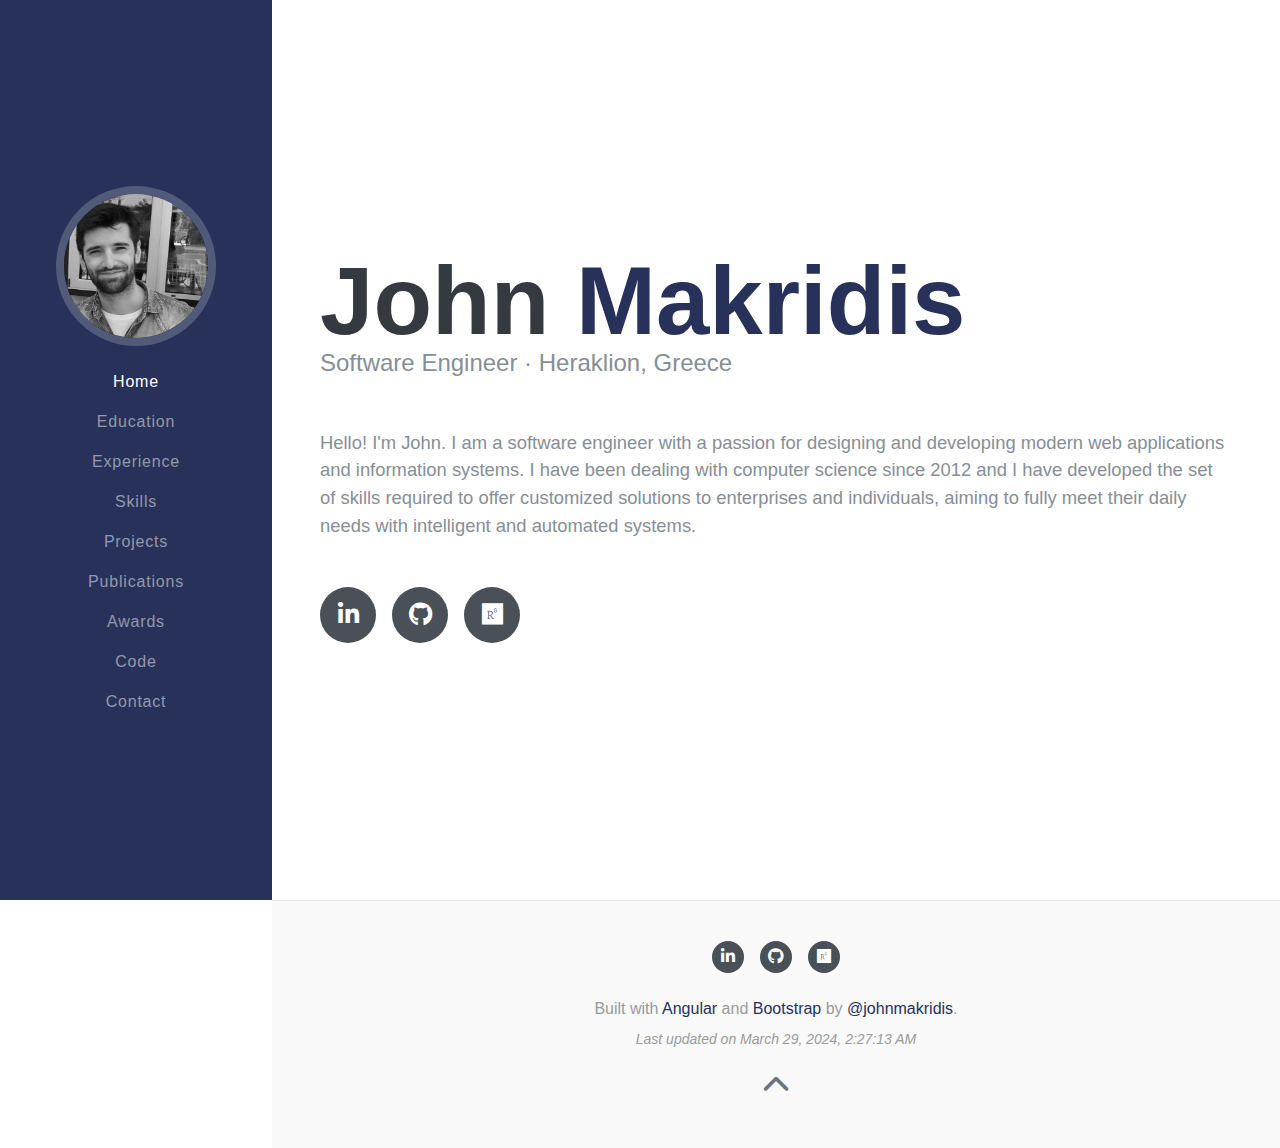
==== index.html @ da8c8c5e "SSG" ====
<!DOCTYPE html><html lang="en" prefix="og:http://ogp.me/ns#" itemscope itemtype="http://schema.org/Person" data-critters-container><head>
  <meta charset="utf-8">
  <title>John Makridis - Software Engineer, Greece</title>
  <base href="/">

  <meta name="viewport" content="width=device-width, initial-scale=1, maximum-scale=1, user-scalable=no">
  <link rel="icon" type="image/x-icon" href="favicon.ico">
  <link rel="manifest" href="manifest.json">
  <meta name="description" content="John Makridis is a software engineer from Greece specialized in design and development of web-based information systems and mobile applications.">

  <!-- Mobile Meta Tags -->
  <meta name="mobile-web-app-capable" content="yes">
  <meta name="MobileOptimized" content="320">
  <meta name="HandheldFriendly" content="True">
  <meta name="theme-color" content="#263056">
  <link rel="shortcut icon" href="favicon.ico">
  <link rel="apple-touch-icon" href="favicon.ico">

  <!-- OpenGraph Meta Tags -->
  <meta property="og:locale" content="en_US">
  <meta property="og:type" content="website">
  <meta property="og:title" content="John Makridis – Software Engineer, Greece">
  <meta property="og:description" content="John Makridis is a software engineer from Greece specialized in design and development of web-based information systems and mobile applications.">
  <meta property="og:url" content="https://johnmakridis.github.io/">
  <meta property="og:site_name" content="John Makridis">
  <meta property="og:image" content="https://johnmakridis.github.io/assets/img/john-makridis.jpg">

  <!-- Twitter Card Meta Tags -->
  <meta name="twitter:card" content="summary_large_image">
  <meta name="twitter:description" content="John Makridis is a software engineer from Greece specialized in design and development of web-based information systems and mobile applications.">
  <meta name="twitter:title" content="John Makridis – Software Engineer, Greece">
  <meta name="twitter:site" content="@john_makridis">
  <meta name="twitter:creator" content="@john_makridis">

  <!-- Other Metas -->
  <link rel="canonical" href="https://johnmakridis.github.io/">
  <link rel="publisher" href="https://plus.google.com/110994472914538748621">
  <meta name="application-name" content="John Makridis">
  <meta name="Author" content="John Makridis">
  <meta http-equiv="Content-Type" content="text/html; charset=UTF-8">
  <meta http-equiv="X-UA-Compatible" content="IE=edge">
  <meta name="Robots" content="index,follow,noodp,noydir">
  <link rel="author" href="humans.txt">

  <!-- Google Tag Manager -->
  <script>(function (w, d, s, l, i) {
      w[l] = w[l] || []; w[l].push({
        'gtm.start':
          new Date().getTime(), event: 'gtm.js'
      }); var f = d.getElementsByTagName(s)[0],
        j = d.createElement(s), dl = l != 'dataLayer' ? '&l=' + l : ''; j.async = true; j.src =
          'https://www.googletagmanager.com/gtm.js?id=' + i + dl; f.parentNode.insertBefore(j, f);
    })(window, document, 'script', 'dataLayer', 'GTM-MZ42CB6');</script>
  <!-- End Google Tag Manager -->

  <meta name="google-site-verification" content="-NN5zfVChB0XoyIt1YRlXfd71ayCVXTXPBdJCn3e52I">

<style>@charset "UTF-8";:root{--blue: #007bff;--indigo: #6610f2;--purple: #6f42c1;--pink: #e83e8c;--red: #dc3545;--orange: #fd7e14;--yellow: #ffc107;--green: #28a745;--teal: #20c997;--cyan: #17a2b8;--white: #fff;--gray: #6c757d;--gray-dark: #343a40;--primary: #007bff;--secondary: #6c757d;--success: #28a745;--info: #17a2b8;--warning: #ffc107;--danger: #dc3545;--light: #f8f9fa;--dark: #343a40;--breakpoint-xs: 0;--breakpoint-sm: 576px;--breakpoint-md: 768px;--breakpoint-lg: 992px;--breakpoint-xl: 1200px;--font-family-sans-serif: -apple-system, BlinkMacSystemFont, "Segoe UI", Roboto, "Helvetica Neue", Arial, "Noto Sans", "Liberation Sans", sans-serif, "Apple Color Emoji", "Segoe UI Emoji", "Segoe UI Symbol", "Noto Color Emoji";--font-family-monospace: SFMono-Regular, Menlo, Monaco, Consolas, "Liberation Mono", "Courier New", monospace}*,*:before,*:after{box-sizing:border-box}html{font-family:sans-serif;line-height:1.15;-webkit-text-size-adjust:100%;-webkit-tap-highlight-color:rgba(0,0,0,0)}footer,nav,section{display:block}body{margin:0;font-family:-apple-system,BlinkMacSystemFont,Segoe UI,Roboto,Helvetica Neue,Arial,Noto Sans,Liberation Sans,sans-serif,"Apple Color Emoji","Segoe UI Emoji",Segoe UI Symbol,"Noto Color Emoji";font-size:1rem;font-weight:400;line-height:1.5;color:#212529;text-align:left;background-color:#fff}h1{margin-top:0;margin-bottom:.5rem}p{margin-top:0;margin-bottom:1rem}ul{margin-top:0;margin-bottom:1rem}a{color:#007bff;text-decoration:none;background-color:transparent}a:hover{color:#0056b3;text-decoration:underline}img{vertical-align:middle;border-style:none}button{border-radius:0}button:focus:not(:focus-visible){outline:0}button{margin:0;font-family:inherit;font-size:inherit;line-height:inherit}button{overflow:visible}button{text-transform:none}button,[type=button]{-webkit-appearance:button}button:not(:disabled),[type=button]:not(:disabled){cursor:pointer}button::-moz-focus-inner,[type=button]::-moz-focus-inner{padding:0;border-style:none}h1{margin-bottom:.5rem;font-weight:500;line-height:1.2}h1{font-size:2.5rem}.lead{font-size:1.25rem;font-weight:300}.img-fluid{max-width:100%;height:auto}.container-fluid{width:100%;padding-right:15px;padding-left:15px;margin-right:auto;margin-left:auto}.collapse:not(.show){display:none}.nav-link{display:block;padding:.5rem 1rem}.nav-link:hover,.nav-link:focus{text-decoration:none}.navbar{position:relative;display:flex;flex-wrap:wrap;align-items:center;justify-content:space-between;padding:.5rem 1rem}.navbar-brand{display:inline-block;padding-top:.3125rem;padding-bottom:.3125rem;margin-right:1rem;font-size:1.25rem;line-height:inherit;white-space:nowrap}.navbar-brand:hover,.navbar-brand:focus{text-decoration:none}.navbar-nav{display:flex;flex-direction:column;padding-left:0;margin-bottom:0;list-style:none}.navbar-nav .nav-link{padding-right:0;padding-left:0}.navbar-collapse{flex-basis:100%;flex-grow:1;align-items:center}.navbar-toggler{padding:.25rem .75rem;font-size:1.25rem;line-height:1;background-color:transparent;border:1px solid transparent;border-radius:.25rem}.navbar-toggler:hover,.navbar-toggler:focus{text-decoration:none}.navbar-toggler-icon{display:inline-block;width:1.5em;height:1.5em;vertical-align:middle;content:"";background:50%/100% 100% no-repeat}@media (min-width: 992px){.navbar-expand-lg{flex-flow:row nowrap;justify-content:flex-start}.navbar-expand-lg .navbar-nav{flex-direction:row}.navbar-expand-lg .navbar-nav .nav-link{padding-right:.5rem;padding-left:.5rem}.navbar-expand-lg .navbar-collapse{display:flex!important;flex-basis:auto}.navbar-expand-lg .navbar-toggler{display:none}}.navbar-dark .navbar-brand{color:#fff}.navbar-dark .navbar-brand:hover,.navbar-dark .navbar-brand:focus{color:#fff}.navbar-dark .navbar-nav .nav-link{color:#ffffff80}.navbar-dark .navbar-nav .nav-link:hover,.navbar-dark .navbar-nav .nav-link:focus{color:#ffffffbf}.navbar-dark .navbar-nav .nav-link.active{color:#fff}.navbar-dark .navbar-toggler{color:#ffffff80;border-color:#ffffff1a}.navbar-dark .navbar-toggler-icon{background-image:url("data:image/svg+xml,%3csvg xmlns='http://www.w3.org/2000/svg' width='30' height='30' viewBox='0 0 30 30'%3e%3cpath stroke='rgba%28255, 255, 255, 0.5%29' stroke-linecap='round' stroke-miterlimit='10' stroke-width='2' d='M4 7h22M4 15h22M4 23h22'/%3e%3c/svg%3e")}.bg-primary{background-color:#007bff!important}.rounded-circle{border-radius:50%!important}.d-none{display:none!important}.d-block{display:block!important}.d-flex{display:flex!important}@media (min-width: 576px){.d-sm-none{display:none!important}}@media (min-width: 992px){.d-lg-none{display:none!important}.d-lg-block{display:block!important}}.align-items-center{align-items:center!important}.fixed-top{position:fixed;top:0;right:0;left:0;z-index:1030}.w-100{width:100%!important}.mb-0{margin-bottom:0!important}.mb-2{margin-bottom:.5rem!important}.mt-4{margin-top:1.5rem!important}.my-5{margin-top:3rem!important}.mb-5,.my-5{margin-bottom:3rem!important}.p-0{padding:0!important}.p-3{padding:1rem!important}.mx-auto{margin-right:auto!important}.mx-auto{margin-left:auto!important}@media (min-width: 992px){.p-lg-5{padding:3rem!important}}.font-italic{font-style:italic!important}.text-primary{color:#007bff!important}.text-muted{color:#6c757d!important}@media print{*,*:before,*:after{text-shadow:none!important;box-shadow:none!important}a:not(.btn){text-decoration:underline}img{page-break-inside:avoid}p{orphans:3;widows:3}@page{size:a3}body{min-width:992px!important}.navbar{display:none}}.fas,.fab{-moz-osx-font-smoothing:grayscale;-webkit-font-smoothing:antialiased;display:var(--fa-display, inline-block);font-style:normal;font-variant:normal;line-height:1;text-rendering:auto}.fas{font-family:"Font Awesome 6 Free"}.fab{font-family:"Font Awesome 6 Brands"}@-webkit-keyframes fa-beat{0%,90%{-webkit-transform:scale(1);transform:scale(1)}45%{-webkit-transform:scale(var(--fa-beat-scale, 1.25));transform:scale(var(--fa-beat-scale, 1.25))}}@-webkit-keyframes fa-bounce{0%{-webkit-transform:scale(1,1) translateY(0);transform:scale(1) translateY(0)}10%{-webkit-transform:scale(var(--fa-bounce-start-scale-x, 1.1),var(--fa-bounce-start-scale-y, .9)) translateY(0);transform:scale(var(--fa-bounce-start-scale-x, 1.1),var(--fa-bounce-start-scale-y, .9)) translateY(0)}30%{-webkit-transform:scale(var(--fa-bounce-jump-scale-x, .9),var(--fa-bounce-jump-scale-y, 1.1)) translateY(var(--fa-bounce-height, -.5em));transform:scale(var(--fa-bounce-jump-scale-x, .9),var(--fa-bounce-jump-scale-y, 1.1)) translateY(var(--fa-bounce-height, -.5em))}50%{-webkit-transform:scale(var(--fa-bounce-land-scale-x, 1.05),var(--fa-bounce-land-scale-y, .95)) translateY(0);transform:scale(var(--fa-bounce-land-scale-x, 1.05),var(--fa-bounce-land-scale-y, .95)) translateY(0)}57%{-webkit-transform:scale(1,1) translateY(var(--fa-bounce-rebound, -.125em));transform:scale(1) translateY(var(--fa-bounce-rebound, -.125em))}64%{-webkit-transform:scale(1,1) translateY(0);transform:scale(1) translateY(0)}to{-webkit-transform:scale(1,1) translateY(0);transform:scale(1) translateY(0)}}@-webkit-keyframes fa-fade{50%{opacity:var(--fa-fade-opacity, .4)}}@-webkit-keyframes fa-beat-fade{0%,to{opacity:var(--fa-beat-fade-opacity, .4);-webkit-transform:scale(1);transform:scale(1)}50%{opacity:1;-webkit-transform:scale(var(--fa-beat-fade-scale, 1.125));transform:scale(var(--fa-beat-fade-scale, 1.125))}}@-webkit-keyframes fa-flip{50%{-webkit-transform:rotate3d(var(--fa-flip-x, 0),var(--fa-flip-y, 1),var(--fa-flip-z, 0),var(--fa-flip-angle, -180deg));transform:rotate3d(var(--fa-flip-x, 0),var(--fa-flip-y, 1),var(--fa-flip-z, 0),var(--fa-flip-angle, -180deg))}}@-webkit-keyframes fa-shake{0%{-webkit-transform:rotate(-15deg);transform:rotate(-15deg)}4%{-webkit-transform:rotate(15deg);transform:rotate(15deg)}8%,24%{-webkit-transform:rotate(-18deg);transform:rotate(-18deg)}12%,28%{-webkit-transform:rotate(18deg);transform:rotate(18deg)}16%{-webkit-transform:rotate(-22deg);transform:rotate(-22deg)}20%{-webkit-transform:rotate(22deg);transform:rotate(22deg)}32%{-webkit-transform:rotate(-12deg);transform:rotate(-12deg)}36%{-webkit-transform:rotate(12deg);transform:rotate(12deg)}40%,to{-webkit-transform:rotate(0deg);transform:rotate(0)}}@-webkit-keyframes fa-spin{0%{-webkit-transform:rotate(0deg);transform:rotate(0)}to{-webkit-transform:rotate(360deg);transform:rotate(360deg)}}.fa-chevron-up:before{content:"\f077"}:root{--fa-style-family-brands: "Font Awesome 6 Brands";--fa-font-brands: normal 400 1em/1 "Font Awesome 6 Brands"}@font-face{font-family:"Font Awesome 6 Brands";font-style:normal;font-weight:400;font-display:block;src:url("./media/fa-brands-400-4RSXLDQT.woff2") format("woff2"),url("./media/fa-brands-400-RP3MZ4AX.ttf") format("truetype")}.fab{font-weight:400}.fa-linkedin-in:before{content:"\f0e1"}.fa-researchgate:before{content:"\f4f8"}.fa-github:before{content:"\f09b"}:root{--fa-style-family-classic: "Font Awesome 6 Free";--fa-font-regular: normal 400 1em/1 "Font Awesome 6 Free"}@font-face{font-family:"Font Awesome 6 Free";font-style:normal;font-weight:400;font-display:block;src:url("./media/fa-regular-400-6ODLNN6G.woff2") format("woff2"),url("./media/fa-regular-400-VE33OVPX.ttf") format("truetype")}:root{--fa-style-family-classic: "Font Awesome 6 Free";--fa-font-solid: normal 900 1em/1 "Font Awesome 6 Free"}@font-face{font-family:"Font Awesome 6 Free";font-style:normal;font-weight:900;font-display:block;src:url("./media/fa-solid-900-ZZETRIYD.woff2") format("woff2"),url("./media/fa-solid-900-BALFL4QR.ttf") format("truetype")}.fas{font-weight:900}body{font-family:Muli,-apple-system,BlinkMacSystemFont,Segoe UI,Roboto,Helvetica Neue,Arial,sans-serif,"Apple Color Emoji","Segoe UI Emoji",Segoe UI Symbol,"Noto Color Emoji";padding-top:54px;color:#868e96}@media (min-width: 992px){body{padding-top:0;padding-left:17rem}}h1{font-family:Saira Extra Condensed,-apple-system,BlinkMacSystemFont,Segoe UI,Roboto,Helvetica Neue,Arial,sans-serif,"Apple Color Emoji","Segoe UI Emoji",Segoe UI Symbol,"Noto Color Emoji";font-weight:700;color:#343a40}h1{font-size:6rem;line-height:5.5rem}p.lead{font-size:1.15rem;font-weight:400}.subheading{font-weight:500;font-family:Saira Extra Condensed,-apple-system,BlinkMacSystemFont,Segoe UI,Roboto,Helvetica Neue,Arial,sans-serif,"Apple Color Emoji","Segoe UI Emoji",Segoe UI Symbol,"Noto Color Emoji";font-size:1.5rem}.social-icons a{display:inline-block;height:3.5rem;width:3.5rem;background-color:#495057;color:#fff!important;border-radius:100%;text-align:center;font-size:1.5rem;line-height:3.5rem;margin-right:1rem}.social-icons a:last-child{margin-right:0}.social-icons a:hover{background-color:#273159}#sideNav .navbar-nav .nav-item .nav-link{font-weight:400;letter-spacing:.05rem}#sideNav .navbar-toggler:focus{outline-color:#3e4e8e}@media (min-width: 992px){#sideNav{text-align:center;position:fixed;top:0;left:0;display:flex;flex-direction:column;width:17rem;height:100vh}#sideNav .navbar-brand{display:flex;margin:auto auto 0;padding:.5rem}#sideNav .navbar-brand .img-profile{max-width:10rem;max-height:10rem;border:.5rem solid rgba(255,255,255,.2)}#sideNav .navbar-collapse{display:flex;align-items:flex-start;flex-grow:0;width:100%;margin-bottom:auto}#sideNav .navbar-collapse .navbar-nav{flex-direction:column;width:100%}#sideNav .navbar-collapse .navbar-nav .nav-item,#sideNav .navbar-collapse .navbar-nav .nav-item .nav-link{display:block}}section.resume-section{padding-top:2rem!important;padding-bottom:2rem!important;max-width:75rem}@media (min-width: 768px){section.resume-section{min-height:100vh}}@media (min-width: 992px){section.resume-section{padding-top:3rem!important;padding-bottom:3rem!important}}.bg-primary{background-color:#273159!important}.text-primary{color:#273159!important}a{color:#273159}a:hover,a:focus,a:active{color:#101424}.font-size-14{font-size:14px!important}.page-content{min-height:100vh}button.navbar-toggler{font-size:18px;padding:.25rem;border:none}.footer{padding:2.5rem 0;color:#999;text-align:center;background-color:#f9f9f9;border-top:.05rem solid #e5e5e5}.footer .social-icons a{height:2rem;width:2rem;font-size:1rem;line-height:2rem}.footer .back-to-top{font-size:1.75rem}@media only screen and (max-width: 1024px){h1.heading-fullname{font-size:3rem}section.resume-section.about-section{padding-top:1rem!important}a{overflow:hidden;text-overflow:ellipsis}}@media (max-width: 991.98px){.about-image-mobile{text-align:left}}@media (max-width: 767.98px){.about-image-mobile{text-align:center}}
</style><link rel="stylesheet" href="styles-3U5EEZNQ.css" media="print" onload="this.media='all'"><noscript><link rel="stylesheet" href="styles-3U5EEZNQ.css"></noscript></head>

<body><!--nghm-->
  <noscript>Please enable JavaScript to continue using this application.</noscript>

  <app-root _nghost-ng-c2966266788 ng-version="17.3.2" ngh="3" ng-server-context="ssg"><app-sidebar _ngcontent-ng-c2966266788 _nghost-ng-c2252939538 ngh="0"><nav _ngcontent-ng-c2252939538 id="sideNav" class="navbar navbar-expand-lg navbar-dark bg-primary fixed-top"><a _ngcontent-ng-c2252939538 href="/" class="navbar-brand js-scroll-trigger"><span _ngcontent-ng-c2252939538 itemprop="name" class="d-block d-lg-none"><!--ngetn--></span><span _ngcontent-ng-c2252939538 class="d-none d-lg-block"><img _ngcontent-ng-c2252939538 itemprop="image" src="assets/img/john-makridis.jpg" alt="John Makridis" class="img-fluid img-profile rounded-circle mx-auto mb-2"></span></a><button _ngcontent-ng-c2252939538 type="button" data-toggle="collapse" data-target="#navbarSupportedContent" aria-controls="navbarSupportedContent" aria-expanded="false" aria-label="Toggle navigation" class="navbar-toggler"><span _ngcontent-ng-c2252939538 class="navbar-toggler-icon"></span></button><div _ngcontent-ng-c2252939538 id="navbarSupportedContent" class="collapse navbar-collapse"><ul _ngcontent-ng-c2252939538 class="navbar-nav"><li _ngcontent-ng-c2252939538 class="nav-item"><a _ngcontent-ng-c2252939538 routerlinkactive="active" class="nav-link nav-link-about js-scroll-trigger active" href="/">Home</a></li><li _ngcontent-ng-c2252939538 class="nav-item"><a _ngcontent-ng-c2252939538 routerlinkactive="active" class="nav-link nav-link-education js-scroll-trigger" href="/education">Education</a></li><li _ngcontent-ng-c2252939538 class="nav-item"><a _ngcontent-ng-c2252939538 routerlinkactive="active" class="nav-link nav-link-experience js-scroll-trigger" href="/experience">Experience</a></li><li _ngcontent-ng-c2252939538 class="nav-item"><a _ngcontent-ng-c2252939538 routerlinkactive="active" class="nav-link nav-link-skills js-scroll-trigger" href="/skills">Skills</a></li><li _ngcontent-ng-c2252939538 class="nav-item"><a _ngcontent-ng-c2252939538 routerlinkactive="active" class="nav-link nav-link-projects js-scroll-trigger" href="/projects">Projects</a></li><li _ngcontent-ng-c2252939538 class="nav-item"><a _ngcontent-ng-c2252939538 routerlinkactive="active" class="nav-link nav-link-publications js-scroll-trigger" href="/publications">Publications</a></li><li _ngcontent-ng-c2252939538 class="nav-item"><a _ngcontent-ng-c2252939538 routerlinkactive="active" class="nav-link nav-link-awards js-scroll-trigger" href="/awards">Awards</a></li><li _ngcontent-ng-c2252939538 class="nav-item"><a _ngcontent-ng-c2252939538 routerlinkactive="active" class="nav-link nav-link-code js-scroll-trigger" href="/code">Code</a></li><li _ngcontent-ng-c2252939538 class="nav-item"><a _ngcontent-ng-c2252939538 routerlinkactive="active" class="nav-link nav-link-contact js-scroll-trigger" href="/contact">Contact</a></li></ul></div></nav><!----></app-sidebar><router-outlet _ngcontent-ng-c2966266788></router-outlet><app-home-page _nghost-ng-c514841719 ngh="1"><div _ngcontent-ng-c514841719 class="container-fluid p-0 page-content"><section _ngcontent-ng-c514841719 id="about" class="resume-section p-3 p-lg-5 d-flex align-items-center about-section"><div _ngcontent-ng-c514841719 class="w-100"><div _ngcontent-ng-c514841719 class="my-5 about-image-mobile d-sm-none d-block"><a _ngcontent-ng-c514841719 href="/"><img _ngcontent-ng-c514841719 src="assets/img/john-makridis.jpg" width="150" height="150" alt="John Makridis" class="img-fluid rounded-circle"></a></div><h1 _ngcontent-ng-c514841719 class="mb-0 heading-fullname">John <span _ngcontent-ng-c514841719 class="text-primary">Makridis</span></h1><div _ngcontent-ng-c514841719 class="subheading mb-5"><span _ngcontent-ng-c514841719 itemprop="jobTitle"><!--ngetn--></span> · <span _ngcontent-ng-c514841719 itemprop="address"><!--ngetn--></span></div><p _ngcontent-ng-c514841719 class="lead mb-5"><!--ngetn--></p><div _ngcontent-ng-c514841719 class="social-icons"><a _ngcontent-ng-c514841719 target="_blank" rel="noreferrer" data-toggle="tooltip" data-placement="bottom" title="LinkedIn Profile" class="linkedin" href><i _ngcontent-ng-c514841719 class="fab fa-linkedin-in"></i></a><a _ngcontent-ng-c514841719 target="_blank" rel="noreferrer" data-toggle="tooltip" data-placement="bottom" title="GitHub Profile" class="github" href><i _ngcontent-ng-c514841719 class="fab fa-github"></i></a><a _ngcontent-ng-c514841719 target="_blank" rel="noreferrer" data-toggle="tooltip" data-placement="bottom" title="ResearchGate Profile" class="researchgate" href><i _ngcontent-ng-c514841719 class="fab fa-researchgate"></i></a></div></div></section><!----></div></app-home-page><!----><app-footer _ngcontent-ng-c2966266788 _nghost-ng-c2905281652 ngh="2"><div _ngcontent-ng-c2905281652 class="container-fluid p-0"><footer _ngcontent-ng-c2905281652 class="footer"><div _ngcontent-ng-c2905281652 class="social-icons"><a _ngcontent-ng-c2905281652 target="_blank" rel="noreferrer" data-toggle="tooltip" data-placement="top" title="LinkedIn Profile" class="linkedin" href><i _ngcontent-ng-c2905281652 class="fab fa-linkedin-in"></i></a><a _ngcontent-ng-c2905281652 target="_blank" rel="noreferrer" data-toggle="tooltip" data-placement="top" title="GitHub Profile" class="github" href><i _ngcontent-ng-c2905281652 class="fab fa-github"></i></a><a _ngcontent-ng-c2905281652 target="_blank" rel="noreferrer" data-toggle="tooltip" data-placement="top" title="ResearchGate Profile" class="researchgate" href><i _ngcontent-ng-c2905281652 class="fab fa-researchgate"></i></a></div><p _ngcontent-ng-c2905281652 class="mt-4 mb-2">Built with <a _ngcontent-ng-c2905281652 href="https://angular.io/">Angular</a> and <a _ngcontent-ng-c2905281652 href="https://getbootstrap.com/">Bootstrap</a> by <a _ngcontent-ng-c2905281652 target="_blank" href>@johnmakridis</a>. </p><p _ngcontent-ng-c2905281652 class="font-size-14 font-italic"> Last updated on March 29, 2024, 4:27:13 AM </p><p _ngcontent-ng-c2905281652 class="mb-0"><a _ngcontent-ng-c2905281652 href="javascript:void(0)" data-toggle="tooltip" data-placement="bottom" title="Back to top" class="back-to-top"><i _ngcontent-ng-c2905281652 class="fas fa-chevron-up text-muted"></i></a></p></footer></div><!----></app-footer></app-root>

  <!-- Google Tag Manager (noscript) -->
  <noscript><iframe src="https://www.googletagmanager.com/ns.html?id=GTM-MZ42CB6" height="0" width="0" style="display:none;visibility:hidden"></iframe></noscript>
  <!-- End Google Tag Manager (noscript) -->

<script src="polyfills-RT5I6R6G.js" type="module"></script><script src="scripts-XSIQLAYT.js" defer></script><script src="main-NI4SI6OQ.js" type="module"></script>

<script id="ng-state" type="application/json">{"__nghData__":[{"t":{"0":"t0"},"c":{"0":[{"i":"t0","r":1}]}},{"t":{"1":"t6"},"c":{"1":[{"i":"t6","r":1}]}},{"t":{"0":"t3"},"c":{"0":[{"i":"t3","r":1}]}},{"c":{"1":[{"i":"c514841719","r":1}]}}]}</script></body></html>
---- styles-3U5EEZNQ.css ----
@charset "UTF-8";:root{--blue: #007bff;--indigo: #6610f2;--purple: #6f42c1;--pink: #e83e8c;--red: #dc3545;--orange: #fd7e14;--yellow: #ffc107;--green: #28a745;--teal: #20c997;--cyan: #17a2b8;--white: #fff;--gray: #6c757d;--gray-dark: #343a40;--primary: #007bff;--secondary: #6c757d;--success: #28a745;--info: #17a2b8;--warning: #ffc107;--danger: #dc3545;--light: #f8f9fa;--dark: #343a40;--breakpoint-xs: 0;--breakpoint-sm: 576px;--breakpoint-md: 768px;--breakpoint-lg: 992px;--breakpoint-xl: 1200px;--font-family-sans-serif: -apple-system, BlinkMacSystemFont, "Segoe UI", Roboto, "Helvetica Neue", Arial, "Noto Sans", "Liberation Sans", sans-serif, "Apple Color Emoji", "Segoe UI Emoji", "Segoe UI Symbol", "Noto Color Emoji";--font-family-monospace: SFMono-Regular, Menlo, Monaco, Consolas, "Liberation Mono", "Courier New", monospace}*,*:before,*:after{box-sizing:border-box}html{font-family:sans-serif;line-height:1.15;-webkit-text-size-adjust:100%;-webkit-tap-highlight-color:rgba(0,0,0,0)}article,aside,figcaption,figure,footer,header,hgroup,main,nav,section{display:block}body{margin:0;font-family:-apple-system,BlinkMacSystemFont,Segoe UI,Roboto,Helvetica Neue,Arial,Noto Sans,Liberation Sans,sans-serif,"Apple Color Emoji","Segoe UI Emoji",Segoe UI Symbol,"Noto Color Emoji";font-size:1rem;font-weight:400;line-height:1.5;color:#212529;text-align:left;background-color:#fff}[tabindex="-1"]:focus:not(:focus-visible){outline:0!important}hr{box-sizing:content-box;height:0;overflow:visible}h1,h2,h3,h4,h5,h6{margin-top:0;margin-bottom:.5rem}p{margin-top:0;margin-bottom:1rem}abbr[title],abbr[data-original-title]{text-decoration:underline;text-decoration:underline dotted;cursor:help;border-bottom:0;text-decoration-skip-ink:none}address{margin-bottom:1rem;font-style:normal;line-height:inherit}ol,ul,dl{margin-top:0;margin-bottom:1rem}ol ol,ul ul,ol ul,ul ol{margin-bottom:0}dt{font-weight:700}dd{margin-bottom:.5rem;margin-left:0}blockquote{margin:0 0 1rem}b,strong{font-weight:bolder}small{font-size:80%}sub,sup{position:relative;font-size:75%;line-height:0;vertical-align:baseline}sub{bottom:-.25em}sup{top:-.5em}a{color:#007bff;text-decoration:none;background-color:transparent}a:hover{color:#0056b3;text-decoration:underline}a:not([href]):not([class]){color:inherit;text-decoration:none}a:not([href]):not([class]):hover{color:inherit;text-decoration:none}pre,code,kbd,samp{font-family:SFMono-Regular,Menlo,Monaco,Consolas,Liberation Mono,Courier New,monospace;font-size:1em}pre{margin-top:0;margin-bottom:1rem;overflow:auto;-ms-overflow-style:scrollbar}figure{margin:0 0 1rem}img{vertical-align:middle;border-style:none}svg{overflow:hidden;vertical-align:middle}table{border-collapse:collapse}caption{padding-top:.75rem;padding-bottom:.75rem;color:#6c757d;text-align:left;caption-side:bottom}th{text-align:inherit;text-align:-webkit-match-parent}label{display:inline-block;margin-bottom:.5rem}button{border-radius:0}button:focus:not(:focus-visible){outline:0}input,button,select,optgroup,textarea{margin:0;font-family:inherit;font-size:inherit;line-height:inherit}button,input{overflow:visible}button,select{text-transform:none}[role=button]{cursor:pointer}select{word-wrap:normal}button,[type=button],[type=reset],[type=submit]{-webkit-appearance:button}button:not(:disabled),[type=button]:not(:disabled),[type=reset]:not(:disabled),[type=submit]:not(:disabled){cursor:pointer}button::-moz-focus-inner,[type=button]::-moz-focus-inner,[type=reset]::-moz-focus-inner,[type=submit]::-moz-focus-inner{padding:0;border-style:none}input[type=radio],input[type=checkbox]{box-sizing:border-box;padding:0}textarea{overflow:auto;resize:vertical}fieldset{min-width:0;padding:0;margin:0;border:0}legend{display:block;width:100%;max-width:100%;padding:0;margin-bottom:.5rem;font-size:1.5rem;line-height:inherit;color:inherit;white-space:normal}progress{vertical-align:baseline}[type=number]::-webkit-inner-spin-button,[type=number]::-webkit-outer-spin-button{height:auto}[type=search]{outline-offset:-2px;-webkit-appearance:none}[type=search]::-webkit-search-decoration{-webkit-appearance:none}::-webkit-file-upload-button{font:inherit;-webkit-appearance:button}output{display:inline-block}summary{display:list-item;cursor:pointer}template{display:none}[hidden]{display:none!important}h1,h2,h3,h4,h5,h6,.h1,.h2,.h3,.h4,.h5,.h6{margin-bottom:.5rem;font-weight:500;line-height:1.2}h1,.h1{font-size:2.5rem}h2,.h2{font-size:2rem}h3,.h3{font-size:1.75rem}h4,.h4{font-size:1.5rem}h5,.h5{font-size:1.25rem}h6,.h6{font-size:1rem}.lead{font-size:1.25rem;font-weight:300}.display-1{font-size:6rem;font-weight:300;line-height:1.2}.display-2{font-size:5.5rem;font-weight:300;line-height:1.2}.display-3{font-size:4.5rem;font-weight:300;line-height:1.2}.display-4{font-size:3.5rem;font-weight:300;line-height:1.2}hr{margin-top:1rem;margin-bottom:1rem;border:0;border-top:1px solid rgba(0,0,0,.1)}small,.small{font-size:.875em;font-weight:400}mark,.mark{padding:.2em;background-color:#fcf8e3}.list-unstyled,.list-inline{padding-left:0;list-style:none}.list-inline-item{display:inline-block}.list-inline-item:not(:last-child){margin-right:.5rem}.initialism{font-size:90%;text-transform:uppercase}.blockquote{margin-bottom:1rem;font-size:1.25rem}.blockquote-footer{display:block;font-size:.875em;color:#6c757d}.blockquote-footer:before{content:"\2014\a0"}.img-fluid{max-width:100%;height:auto}.img-thumbnail{padding:.25rem;background-color:#fff;border:1px solid #dee2e6;border-radius:.25rem;max-width:100%;height:auto}.figure{display:inline-block}.figure-img{margin-bottom:.5rem;line-height:1}.figure-caption{font-size:90%;color:#6c757d}code{font-size:87.5%;color:#e83e8c;word-wrap:break-word}a>code{color:inherit}kbd{padding:.2rem .4rem;font-size:87.5%;color:#fff;background-color:#212529;border-radius:.2rem}kbd kbd{padding:0;font-size:100%;font-weight:700}pre{display:block;font-size:87.5%;color:#212529}pre code{font-size:inherit;color:inherit;word-break:normal}.pre-scrollable{max-height:340px;overflow-y:scroll}.container,.container-fluid,.container-xl,.container-lg,.container-md,.container-sm{width:100%;padding-right:15px;padding-left:15px;margin-right:auto;margin-left:auto}@media (min-width: 576px){.container-sm,.container{max-width:540px}}@media (min-width: 768px){.container-md,.container-sm,.container{max-width:720px}}@media (min-width: 992px){.container-lg,.container-md,.container-sm,.container{max-width:960px}}@media (min-width: 1200px){.container-xl,.container-lg,.container-md,.container-sm,.container{max-width:1140px}}.row{display:flex;flex-wrap:wrap;margin-right:-15px;margin-left:-15px}.no-gutters{margin-right:0;margin-left:0}.no-gutters>.col,.no-gutters>[class*=col-]{padding-right:0;padding-left:0}.col-xl,.col-xl-auto,.col-xl-12,.col-xl-11,.col-xl-10,.col-xl-9,.col-xl-8,.col-xl-7,.col-xl-6,.col-xl-5,.col-xl-4,.col-xl-3,.col-xl-2,.col-xl-1,.col-lg,.col-lg-auto,.col-lg-12,.col-lg-11,.col-lg-10,.col-lg-9,.col-lg-8,.col-lg-7,.col-lg-6,.col-lg-5,.col-lg-4,.col-lg-3,.col-lg-2,.col-lg-1,.col-md,.col-md-auto,.col-md-12,.col-md-11,.col-md-10,.col-md-9,.col-md-8,.col-md-7,.col-md-6,.col-md-5,.col-md-4,.col-md-3,.col-md-2,.col-md-1,.col-sm,.col-sm-auto,.col-sm-12,.col-sm-11,.col-sm-10,.col-sm-9,.col-sm-8,.col-sm-7,.col-sm-6,.col-sm-5,.col-sm-4,.col-sm-3,.col-sm-2,.col-sm-1,.col,.col-auto,.col-12,.col-11,.col-10,.col-9,.col-8,.col-7,.col-6,.col-5,.col-4,.col-3,.col-2,.col-1{position:relative;width:100%;padding-right:15px;padding-left:15px}.col{flex-basis:0;flex-grow:1;max-width:100%}.row-cols-1>*{flex:0 0 100%;max-width:100%}.row-cols-2>*{flex:0 0 50%;max-width:50%}.row-cols-3>*{flex:0 0 33.3333333333%;max-width:33.3333333333%}.row-cols-4>*{flex:0 0 25%;max-width:25%}.row-cols-5>*{flex:0 0 20%;max-width:20%}.row-cols-6>*{flex:0 0 16.6666666667%;max-width:16.6666666667%}.col-auto{flex:0 0 auto;width:auto;max-width:100%}.col-1{flex:0 0 8.33333333%;max-width:8.33333333%}.col-2{flex:0 0 16.66666667%;max-width:16.66666667%}.col-3{flex:0 0 25%;max-width:25%}.col-4{flex:0 0 33.33333333%;max-width:33.33333333%}.col-5{flex:0 0 41.66666667%;max-width:41.66666667%}.col-6{flex:0 0 50%;max-width:50%}.col-7{flex:0 0 58.33333333%;max-width:58.33333333%}.col-8{flex:0 0 66.66666667%;max-width:66.66666667%}.col-9{flex:0 0 75%;max-width:75%}.col-10{flex:0 0 83.33333333%;max-width:83.33333333%}.col-11{flex:0 0 91.66666667%;max-width:91.66666667%}.col-12{flex:0 0 100%;max-width:100%}.order-first{order:-1}.order-last{order:13}.order-0{order:0}.order-1{order:1}.order-2{order:2}.order-3{order:3}.order-4{order:4}.order-5{order:5}.order-6{order:6}.order-7{order:7}.order-8{order:8}.order-9{order:9}.order-10{order:10}.order-11{order:11}.order-12{order:12}.offset-1{margin-left:8.33333333%}.offset-2{margin-left:16.66666667%}.offset-3{margin-left:25%}.offset-4{margin-left:33.33333333%}.offset-5{margin-left:41.66666667%}.offset-6{margin-left:50%}.offset-7{margin-left:58.33333333%}.offset-8{margin-left:66.66666667%}.offset-9{margin-left:75%}.offset-10{margin-left:83.33333333%}.offset-11{margin-left:91.66666667%}@media (min-width: 576px){.col-sm{flex-basis:0;flex-grow:1;max-width:100%}.row-cols-sm-1>*{flex:0 0 100%;max-width:100%}.row-cols-sm-2>*{flex:0 0 50%;max-width:50%}.row-cols-sm-3>*{flex:0 0 33.3333333333%;max-width:33.3333333333%}.row-cols-sm-4>*{flex:0 0 25%;max-width:25%}.row-cols-sm-5>*{flex:0 0 20%;max-width:20%}.row-cols-sm-6>*{flex:0 0 16.6666666667%;max-width:16.6666666667%}.col-sm-auto{flex:0 0 auto;width:auto;max-width:100%}.col-sm-1{flex:0 0 8.33333333%;max-width:8.33333333%}.col-sm-2{flex:0 0 16.66666667%;max-width:16.66666667%}.col-sm-3{flex:0 0 25%;max-width:25%}.col-sm-4{flex:0 0 33.33333333%;max-width:33.33333333%}.col-sm-5{flex:0 0 41.66666667%;max-width:41.66666667%}.col-sm-6{flex:0 0 50%;max-width:50%}.col-sm-7{flex:0 0 58.33333333%;max-width:58.33333333%}.col-sm-8{flex:0 0 66.66666667%;max-width:66.66666667%}.col-sm-9{flex:0 0 75%;max-width:75%}.col-sm-10{flex:0 0 83.33333333%;max-width:83.33333333%}.col-sm-11{flex:0 0 91.66666667%;max-width:91.66666667%}.col-sm-12{flex:0 0 100%;max-width:100%}.order-sm-first{order:-1}.order-sm-last{order:13}.order-sm-0{order:0}.order-sm-1{order:1}.order-sm-2{order:2}.order-sm-3{order:3}.order-sm-4{order:4}.order-sm-5{order:5}.order-sm-6{order:6}.order-sm-7{order:7}.order-sm-8{order:8}.order-sm-9{order:9}.order-sm-10{order:10}.order-sm-11{order:11}.order-sm-12{order:12}.offset-sm-0{margin-left:0}.offset-sm-1{margin-left:8.33333333%}.offset-sm-2{margin-left:16.66666667%}.offset-sm-3{margin-left:25%}.offset-sm-4{margin-left:33.33333333%}.offset-sm-5{margin-left:41.66666667%}.offset-sm-6{margin-left:50%}.offset-sm-7{margin-left:58.33333333%}.offset-sm-8{margin-left:66.66666667%}.offset-sm-9{margin-left:75%}.offset-sm-10{margin-left:83.33333333%}.offset-sm-11{margin-left:91.66666667%}}@media (min-width: 768px){.col-md{flex-basis:0;flex-grow:1;max-width:100%}.row-cols-md-1>*{flex:0 0 100%;max-width:100%}.row-cols-md-2>*{flex:0 0 50%;max-width:50%}.row-cols-md-3>*{flex:0 0 33.3333333333%;max-width:33.3333333333%}.row-cols-md-4>*{flex:0 0 25%;max-width:25%}.row-cols-md-5>*{flex:0 0 20%;max-width:20%}.row-cols-md-6>*{flex:0 0 16.6666666667%;max-width:16.6666666667%}.col-md-auto{flex:0 0 auto;width:auto;max-width:100%}.col-md-1{flex:0 0 8.33333333%;max-width:8.33333333%}.col-md-2{flex:0 0 16.66666667%;max-width:16.66666667%}.col-md-3{flex:0 0 25%;max-width:25%}.col-md-4{flex:0 0 33.33333333%;max-width:33.33333333%}.col-md-5{flex:0 0 41.66666667%;max-width:41.66666667%}.col-md-6{flex:0 0 50%;max-width:50%}.col-md-7{flex:0 0 58.33333333%;max-width:58.33333333%}.col-md-8{flex:0 0 66.66666667%;max-width:66.66666667%}.col-md-9{flex:0 0 75%;max-width:75%}.col-md-10{flex:0 0 83.33333333%;max-width:83.33333333%}.col-md-11{flex:0 0 91.66666667%;max-width:91.66666667%}.col-md-12{flex:0 0 100%;max-width:100%}.order-md-first{order:-1}.order-md-last{order:13}.order-md-0{order:0}.order-md-1{order:1}.order-md-2{order:2}.order-md-3{order:3}.order-md-4{order:4}.order-md-5{order:5}.order-md-6{order:6}.order-md-7{order:7}.order-md-8{order:8}.order-md-9{order:9}.order-md-10{order:10}.order-md-11{order:11}.order-md-12{order:12}.offset-md-0{margin-left:0}.offset-md-1{margin-left:8.33333333%}.offset-md-2{margin-left:16.66666667%}.offset-md-3{margin-left:25%}.offset-md-4{margin-left:33.33333333%}.offset-md-5{margin-left:41.66666667%}.offset-md-6{margin-left:50%}.offset-md-7{margin-left:58.33333333%}.offset-md-8{margin-left:66.66666667%}.offset-md-9{margin-left:75%}.offset-md-10{margin-left:83.33333333%}.offset-md-11{margin-left:91.66666667%}}@media (min-width: 992px){.col-lg{flex-basis:0;flex-grow:1;max-width:100%}.row-cols-lg-1>*{flex:0 0 100%;max-width:100%}.row-cols-lg-2>*{flex:0 0 50%;max-width:50%}.row-cols-lg-3>*{flex:0 0 33.3333333333%;max-width:33.3333333333%}.row-cols-lg-4>*{flex:0 0 25%;max-width:25%}.row-cols-lg-5>*{flex:0 0 20%;max-width:20%}.row-cols-lg-6>*{flex:0 0 16.6666666667%;max-width:16.6666666667%}.col-lg-auto{flex:0 0 auto;width:auto;max-width:100%}.col-lg-1{flex:0 0 8.33333333%;max-width:8.33333333%}.col-lg-2{flex:0 0 16.66666667%;max-width:16.66666667%}.col-lg-3{flex:0 0 25%;max-width:25%}.col-lg-4{flex:0 0 33.33333333%;max-width:33.33333333%}.col-lg-5{flex:0 0 41.66666667%;max-width:41.66666667%}.col-lg-6{flex:0 0 50%;max-width:50%}.col-lg-7{flex:0 0 58.33333333%;max-width:58.33333333%}.col-lg-8{flex:0 0 66.66666667%;max-width:66.66666667%}.col-lg-9{flex:0 0 75%;max-width:75%}.col-lg-10{flex:0 0 83.33333333%;max-width:83.33333333%}.col-lg-11{flex:0 0 91.66666667%;max-width:91.66666667%}.col-lg-12{flex:0 0 100%;max-width:100%}.order-lg-first{order:-1}.order-lg-last{order:13}.order-lg-0{order:0}.order-lg-1{order:1}.order-lg-2{order:2}.order-lg-3{order:3}.order-lg-4{order:4}.order-lg-5{order:5}.order-lg-6{order:6}.order-lg-7{order:7}.order-lg-8{order:8}.order-lg-9{order:9}.order-lg-10{order:10}.order-lg-11{order:11}.order-lg-12{order:12}.offset-lg-0{margin-left:0}.offset-lg-1{margin-left:8.33333333%}.offset-lg-2{margin-left:16.66666667%}.offset-lg-3{margin-left:25%}.offset-lg-4{margin-left:33.33333333%}.offset-lg-5{margin-left:41.66666667%}.offset-lg-6{margin-left:50%}.offset-lg-7{margin-left:58.33333333%}.offset-lg-8{margin-left:66.66666667%}.offset-lg-9{margin-left:75%}.offset-lg-10{margin-left:83.33333333%}.offset-lg-11{margin-left:91.66666667%}}@media (min-width: 1200px){.col-xl{flex-basis:0;flex-grow:1;max-width:100%}.row-cols-xl-1>*{flex:0 0 100%;max-width:100%}.row-cols-xl-2>*{flex:0 0 50%;max-width:50%}.row-cols-xl-3>*{flex:0 0 33.3333333333%;max-width:33.3333333333%}.row-cols-xl-4>*{flex:0 0 25%;max-width:25%}.row-cols-xl-5>*{flex:0 0 20%;max-width:20%}.row-cols-xl-6>*{flex:0 0 16.6666666667%;max-width:16.6666666667%}.col-xl-auto{flex:0 0 auto;width:auto;max-width:100%}.col-xl-1{flex:0 0 8.33333333%;max-width:8.33333333%}.col-xl-2{flex:0 0 16.66666667%;max-width:16.66666667%}.col-xl-3{flex:0 0 25%;max-width:25%}.col-xl-4{flex:0 0 33.33333333%;max-width:33.33333333%}.col-xl-5{flex:0 0 41.66666667%;max-width:41.66666667%}.col-xl-6{flex:0 0 50%;max-width:50%}.col-xl-7{flex:0 0 58.33333333%;max-width:58.33333333%}.col-xl-8{flex:0 0 66.66666667%;max-width:66.66666667%}.col-xl-9{flex:0 0 75%;max-width:75%}.col-xl-10{flex:0 0 83.33333333%;max-width:83.33333333%}.col-xl-11{flex:0 0 91.66666667%;max-width:91.66666667%}.col-xl-12{flex:0 0 100%;max-width:100%}.order-xl-first{order:-1}.order-xl-last{order:13}.order-xl-0{order:0}.order-xl-1{order:1}.order-xl-2{order:2}.order-xl-3{order:3}.order-xl-4{order:4}.order-xl-5{order:5}.order-xl-6{order:6}.order-xl-7{order:7}.order-xl-8{order:8}.order-xl-9{order:9}.order-xl-10{order:10}.order-xl-11{order:11}.order-xl-12{order:12}.offset-xl-0{margin-left:0}.offset-xl-1{margin-left:8.33333333%}.offset-xl-2{margin-left:16.66666667%}.offset-xl-3{margin-left:25%}.offset-xl-4{margin-left:33.33333333%}.offset-xl-5{margin-left:41.66666667%}.offset-xl-6{margin-left:50%}.offset-xl-7{margin-left:58.33333333%}.offset-xl-8{margin-left:66.66666667%}.offset-xl-9{margin-left:75%}.offset-xl-10{margin-left:83.33333333%}.offset-xl-11{margin-left:91.66666667%}}.table{width:100%;margin-bottom:1rem;color:#212529}.table th,.table td{padding:.75rem;vertical-align:top;border-top:1px solid #dee2e6}.table thead th{vertical-align:bottom;border-bottom:2px solid #dee2e6}.table tbody+tbody{border-top:2px solid #dee2e6}.table-sm th,.table-sm td{padding:.3rem}.table-bordered,.table-bordered th,.table-bordered td{border:1px solid #dee2e6}.table-bordered thead th,.table-bordered thead td{border-bottom-width:2px}.table-borderless th,.table-borderless td,.table-borderless thead th,.table-borderless tbody+tbody{border:0}.table-striped tbody tr:nth-of-type(odd){background-color:#0000000d}.table-hover tbody tr:hover{color:#212529;background-color:#00000013}.table-primary,.table-primary>th,.table-primary>td{background-color:#b8daff}.table-primary th,.table-primary td,.table-primary thead th,.table-primary tbody+tbody{border-color:#7abaff}.table-hover .table-primary:hover{background-color:#9fcdff}.table-hover .table-primary:hover>td,.table-hover .table-primary:hover>th{background-color:#9fcdff}.table-secondary,.table-secondary>th,.table-secondary>td{background-color:#d6d8db}.table-secondary th,.table-secondary td,.table-secondary thead th,.table-secondary tbody+tbody{border-color:#b3b7bb}.table-hover .table-secondary:hover{background-color:#c8cbcf}.table-hover .table-secondary:hover>td,.table-hover .table-secondary:hover>th{background-color:#c8cbcf}.table-success,.table-success>th,.table-success>td{background-color:#c3e6cb}.table-success th,.table-success td,.table-success thead th,.table-success tbody+tbody{border-color:#8fd19e}.table-hover .table-success:hover{background-color:#b1dfbb}.table-hover .table-success:hover>td,.table-hover .table-success:hover>th{background-color:#b1dfbb}.table-info,.table-info>th,.table-info>td{background-color:#bee5eb}.table-info th,.table-info td,.table-info thead th,.table-info tbody+tbody{border-color:#86cfda}.table-hover .table-info:hover{background-color:#abdde5}.table-hover .table-info:hover>td,.table-hover .table-info:hover>th{background-color:#abdde5}.table-warning,.table-warning>th,.table-warning>td{background-color:#ffeeba}.table-warning th,.table-warning td,.table-warning thead th,.table-warning tbody+tbody{border-color:#ffdf7e}.table-hover .table-warning:hover{background-color:#ffe8a1}.table-hover .table-warning:hover>td,.table-hover .table-warning:hover>th{background-color:#ffe8a1}.table-danger,.table-danger>th,.table-danger>td{background-color:#f5c6cb}.table-danger th,.table-danger td,.table-danger thead th,.table-danger tbody+tbody{border-color:#ed969e}.table-hover .table-danger:hover{background-color:#f1b0b7}.table-hover .table-danger:hover>td,.table-hover .table-danger:hover>th{background-color:#f1b0b7}.table-light,.table-light>th,.table-light>td{background-color:#fdfdfe}.table-light th,.table-light td,.table-light thead th,.table-light tbody+tbody{border-color:#fbfcfc}.table-hover .table-light:hover{background-color:#ececf6}.table-hover .table-light:hover>td,.table-hover .table-light:hover>th{background-color:#ececf6}.table-dark,.table-dark>th,.table-dark>td{background-color:#c6c8ca}.table-dark th,.table-dark td,.table-dark thead th,.table-dark tbody+tbody{border-color:#95999c}.table-hover .table-dark:hover{background-color:#b9bbbe}.table-hover .table-dark:hover>td,.table-hover .table-dark:hover>th{background-color:#b9bbbe}.table-active,.table-active>th,.table-active>td{background-color:#00000013}.table-hover .table-active:hover{background-color:#00000013}.table-hover .table-active:hover>td,.table-hover .table-active:hover>th{background-color:#00000013}.table .thead-dark th{color:#fff;background-color:#343a40;border-color:#454d55}.table .thead-light th{color:#495057;background-color:#e9ecef;border-color:#dee2e6}.table-dark{color:#fff;background-color:#343a40}.table-dark th,.table-dark td,.table-dark thead th{border-color:#454d55}.table-dark.table-bordered{border:0}.table-dark.table-striped tbody tr:nth-of-type(odd){background-color:#ffffff0d}.table-dark.table-hover tbody tr:hover{color:#fff;background-color:#ffffff13}@media (max-width: 575.98px){.table-responsive-sm{display:block;width:100%;overflow-x:auto;-webkit-overflow-scrolling:touch}.table-responsive-sm>.table-bordered{border:0}}@media (max-width: 767.98px){.table-responsive-md{display:block;width:100%;overflow-x:auto;-webkit-overflow-scrolling:touch}.table-responsive-md>.table-bordered{border:0}}@media (max-width: 991.98px){.table-responsive-lg{display:block;width:100%;overflow-x:auto;-webkit-overflow-scrolling:touch}.table-responsive-lg>.table-bordered{border:0}}@media (max-width: 1199.98px){.table-responsive-xl{display:block;width:100%;overflow-x:auto;-webkit-overflow-scrolling:touch}.table-responsive-xl>.table-bordered{border:0}}.table-responsive{display:block;width:100%;overflow-x:auto;-webkit-overflow-scrolling:touch}.table-responsive>.table-bordered{border:0}.form-control{display:block;width:100%;height:calc(1.5em + .75rem + 2px);padding:.375rem .75rem;font-size:1rem;font-weight:400;line-height:1.5;color:#495057;background-color:#fff;background-clip:padding-box;border:1px solid #ced4da;border-radius:.25rem;transition:border-color .15s ease-in-out,box-shadow .15s ease-in-out}@media (prefers-reduced-motion: reduce){.form-control{transition:none}}.form-control::-ms-expand{background-color:transparent;border:0}.form-control:focus{color:#495057;background-color:#fff;border-color:#80bdff;outline:0;box-shadow:0 0 0 .2rem #007bff40}.form-control::placeholder{color:#6c757d;opacity:1}.form-control:disabled,.form-control[readonly]{background-color:#e9ecef;opacity:1}input[type=date].form-control,input[type=time].form-control,input[type=datetime-local].form-control,input[type=month].form-control{appearance:none}select.form-control:-moz-focusring{color:transparent;text-shadow:0 0 0 #495057}select.form-control:focus::-ms-value{color:#495057;background-color:#fff}.form-control-file,.form-control-range{display:block;width:100%}.col-form-label{padding-top:calc(.375rem + 1px);padding-bottom:calc(.375rem + 1px);margin-bottom:0;font-size:inherit;line-height:1.5}.col-form-label-lg{padding-top:calc(.5rem + 1px);padding-bottom:calc(.5rem + 1px);font-size:1.25rem;line-height:1.5}.col-form-label-sm{padding-top:calc(.25rem + 1px);padding-bottom:calc(.25rem + 1px);font-size:.875rem;line-height:1.5}.form-control-plaintext{display:block;width:100%;padding:.375rem 0;margin-bottom:0;font-size:1rem;line-height:1.5;color:#212529;background-color:transparent;border:solid transparent;border-width:1px 0}.form-control-plaintext.form-control-sm,.form-control-plaintext.form-control-lg{padding-right:0;padding-left:0}.form-control-sm{height:calc(1.5em + .5rem + 2px);padding:.25rem .5rem;font-size:.875rem;line-height:1.5;border-radius:.2rem}.form-control-lg{height:calc(1.5em + 1rem + 2px);padding:.5rem 1rem;font-size:1.25rem;line-height:1.5;border-radius:.3rem}select.form-control[size],select.form-control[multiple],textarea.form-control{height:auto}.form-group{margin-bottom:1rem}.form-text{display:block;margin-top:.25rem}.form-row{display:flex;flex-wrap:wrap;margin-right:-5px;margin-left:-5px}.form-row>.col,.form-row>[class*=col-]{padding-right:5px;padding-left:5px}.form-check{position:relative;display:block;padding-left:1.25rem}.form-check-input{position:absolute;margin-top:.3rem;margin-left:-1.25rem}.form-check-input[disabled]~.form-check-label,.form-check-input:disabled~.form-check-label{color:#6c757d}.form-check-label{margin-bottom:0}.form-check-inline{display:inline-flex;align-items:center;padding-left:0;margin-right:.75rem}.form-check-inline .form-check-input{position:static;margin-top:0;margin-right:.3125rem;margin-left:0}.valid-feedback{display:none;width:100%;margin-top:.25rem;font-size:.875em;color:#28a745}.valid-tooltip{position:absolute;top:100%;left:0;z-index:5;display:none;max-width:100%;padding:.25rem .5rem;margin-top:.1rem;font-size:.875rem;line-height:1.5;color:#fff;background-color:#28a745e6;border-radius:.25rem}.form-row>.col>.valid-tooltip,.form-row>[class*=col-]>.valid-tooltip{left:5px}.was-validated :valid~.valid-feedback,.was-validated :valid~.valid-tooltip,.is-valid~.valid-feedback,.is-valid~.valid-tooltip{display:block}.was-validated .form-control:valid,.form-control.is-valid{border-color:#28a745;padding-right:calc(1.5em + .75rem)!important;background-image:url("data:image/svg+xml,%3csvg xmlns='http://www.w3.org/2000/svg' width='8' height='8' viewBox='0 0 8 8'%3e%3cpath fill='%2328a745' d='M2.3 6.73L.6 4.53c-.4-1.04.46-1.4 1.1-.8l1.1 1.4 3.4-3.8c.6-.63 1.6-.27 1.2.7l-4 4.6c-.43.5-.8.4-1.1.1z'/%3e%3c/svg%3e");background-repeat:no-repeat;background-position:right calc(.375em + .1875rem) center;background-size:calc(.75em + .375rem) calc(.75em + .375rem)}.was-validated .form-control:valid:focus,.form-control.is-valid:focus{border-color:#28a745;box-shadow:0 0 0 .2rem #28a74540}.was-validated select.form-control:valid,select.form-control.is-valid{padding-right:3rem!important;background-position:right 1.5rem center}.was-validated textarea.form-control:valid,textarea.form-control.is-valid{padding-right:calc(1.5em + .75rem);background-position:top calc(.375em + .1875rem) right calc(.375em + .1875rem)}.was-validated .custom-select:valid,.custom-select.is-valid{border-color:#28a745;padding-right:calc(.75em + 2.3125rem)!important;background:url("data:image/svg+xml,%3csvg xmlns='http://www.w3.org/2000/svg' width='4' height='5' viewBox='0 0 4 5'%3e%3cpath fill='%23343a40' d='M2 0L0 2h4zm0 5L0 3h4z'/%3e%3c/svg%3e") right .75rem center/8px 10px no-repeat,#fff url("data:image/svg+xml,%3csvg xmlns='http://www.w3.org/2000/svg' width='8' height='8' viewBox='0 0 8 8'%3e%3cpath fill='%2328a745' d='M2.3 6.73L.6 4.53c-.4-1.04.46-1.4 1.1-.8l1.1 1.4 3.4-3.8c.6-.63 1.6-.27 1.2.7l-4 4.6c-.43.5-.8.4-1.1.1z'/%3e%3c/svg%3e") center right 1.75rem/ calc(.75em + .375rem) calc(.75em + .375rem) no-repeat}.was-validated .custom-select:valid:focus,.custom-select.is-valid:focus{border-color:#28a745;box-shadow:0 0 0 .2rem #28a74540}.was-validated .form-check-input:valid~.form-check-label,.form-check-input.is-valid~.form-check-label{color:#28a745}.was-validated .form-check-input:valid~.valid-feedback,.was-validated .form-check-input:valid~.valid-tooltip,.form-check-input.is-valid~.valid-feedback,.form-check-input.is-valid~.valid-tooltip{display:block}.was-validated .custom-control-input:valid~.custom-control-label,.custom-control-input.is-valid~.custom-control-label{color:#28a745}.was-validated .custom-control-input:valid~.custom-control-label:before,.custom-control-input.is-valid~.custom-control-label:before{border-color:#28a745}.was-validated .custom-control-input:valid:checked~.custom-control-label:before,.custom-control-input.is-valid:checked~.custom-control-label:before{border-color:#34ce57;background-color:#34ce57}.was-validated .custom-control-input:valid:focus~.custom-control-label:before,.custom-control-input.is-valid:focus~.custom-control-label:before{box-shadow:0 0 0 .2rem #28a74540}.was-validated .custom-control-input:valid:focus:not(:checked)~.custom-control-label:before,.custom-control-input.is-valid:focus:not(:checked)~.custom-control-label:before{border-color:#28a745}.was-validated .custom-file-input:valid~.custom-file-label,.custom-file-input.is-valid~.custom-file-label{border-color:#28a745}.was-validated .custom-file-input:valid:focus~.custom-file-label,.custom-file-input.is-valid:focus~.custom-file-label{border-color:#28a745;box-shadow:0 0 0 .2rem #28a74540}.invalid-feedback{display:none;width:100%;margin-top:.25rem;font-size:.875em;color:#dc3545}.invalid-tooltip{position:absolute;top:100%;left:0;z-index:5;display:none;max-width:100%;padding:.25rem .5rem;margin-top:.1rem;font-size:.875rem;line-height:1.5;color:#fff;background-color:#dc3545e6;border-radius:.25rem}.form-row>.col>.invalid-tooltip,.form-row>[class*=col-]>.invalid-tooltip{left:5px}.was-validated :invalid~.invalid-feedback,.was-validated :invalid~.invalid-tooltip,.is-invalid~.invalid-feedback,.is-invalid~.invalid-tooltip{display:block}.was-validated .form-control:invalid,.form-control.is-invalid{border-color:#dc3545;padding-right:calc(1.5em + .75rem)!important;background-image:url("data:image/svg+xml,%3csvg xmlns='http://www.w3.org/2000/svg' width='12' height='12' fill='none' stroke='%23dc3545' viewBox='0 0 12 12'%3e%3ccircle cx='6' cy='6' r='4.5'/%3e%3cpath stroke-linejoin='round' d='M5.8 3.6h.4L6 6.5z'/%3e%3ccircle cx='6' cy='8.2' r='.6' fill='%23dc3545' stroke='none'/%3e%3c/svg%3e");background-repeat:no-repeat;background-position:right calc(.375em + .1875rem) center;background-size:calc(.75em + .375rem) calc(.75em + .375rem)}.was-validated .form-control:invalid:focus,.form-control.is-invalid:focus{border-color:#dc3545;box-shadow:0 0 0 .2rem #dc354540}.was-validated select.form-control:invalid,select.form-control.is-invalid{padding-right:3rem!important;background-position:right 1.5rem center}.was-validated textarea.form-control:invalid,textarea.form-control.is-invalid{padding-right:calc(1.5em + .75rem);background-position:top calc(.375em + .1875rem) right calc(.375em + .1875rem)}.was-validated .custom-select:invalid,.custom-select.is-invalid{border-color:#dc3545;padding-right:calc(.75em + 2.3125rem)!important;background:url("data:image/svg+xml,%3csvg xmlns='http://www.w3.org/2000/svg' width='4' height='5' viewBox='0 0 4 5'%3e%3cpath fill='%23343a40' d='M2 0L0 2h4zm0 5L0 3h4z'/%3e%3c/svg%3e") right .75rem center/8px 10px no-repeat,#fff url("data:image/svg+xml,%3csvg xmlns='http://www.w3.org/2000/svg' width='12' height='12' fill='none' stroke='%23dc3545' viewBox='0 0 12 12'%3e%3ccircle cx='6' cy='6' r='4.5'/%3e%3cpath stroke-linejoin='round' d='M5.8 3.6h.4L6 6.5z'/%3e%3ccircle cx='6' cy='8.2' r='.6' fill='%23dc3545' stroke='none'/%3e%3c/svg%3e") center right 1.75rem/ calc(.75em + .375rem) calc(.75em + .375rem) no-repeat}.was-validated .custom-select:invalid:focus,.custom-select.is-invalid:focus{border-color:#dc3545;box-shadow:0 0 0 .2rem #dc354540}.was-validated .form-check-input:invalid~.form-check-label,.form-check-input.is-invalid~.form-check-label{color:#dc3545}.was-validated .form-check-input:invalid~.invalid-feedback,.was-validated .form-check-input:invalid~.invalid-tooltip,.form-check-input.is-invalid~.invalid-feedback,.form-check-input.is-invalid~.invalid-tooltip{display:block}.was-validated .custom-control-input:invalid~.custom-control-label,.custom-control-input.is-invalid~.custom-control-label{color:#dc3545}.was-validated .custom-control-input:invalid~.custom-control-label:before,.custom-control-input.is-invalid~.custom-control-label:before{border-color:#dc3545}.was-validated .custom-control-input:invalid:checked~.custom-control-label:before,.custom-control-input.is-invalid:checked~.custom-control-label:before{border-color:#e4606d;background-color:#e4606d}.was-validated .custom-control-input:invalid:focus~.custom-control-label:before,.custom-control-input.is-invalid:focus~.custom-control-label:before{box-shadow:0 0 0 .2rem #dc354540}.was-validated .custom-control-input:invalid:focus:not(:checked)~.custom-control-label:before,.custom-control-input.is-invalid:focus:not(:checked)~.custom-control-label:before{border-color:#dc3545}.was-validated .custom-file-input:invalid~.custom-file-label,.custom-file-input.is-invalid~.custom-file-label{border-color:#dc3545}.was-validated .custom-file-input:invalid:focus~.custom-file-label,.custom-file-input.is-invalid:focus~.custom-file-label{border-color:#dc3545;box-shadow:0 0 0 .2rem #dc354540}.form-inline{display:flex;flex-flow:row wrap;align-items:center}.form-inline .form-check{width:100%}@media (min-width: 576px){.form-inline label{display:flex;align-items:center;justify-content:center;margin-bottom:0}.form-inline .form-group{display:flex;flex:0 0 auto;flex-flow:row wrap;align-items:center;margin-bottom:0}.form-inline .form-control{display:inline-block;width:auto;vertical-align:middle}.form-inline .form-control-plaintext{display:inline-block}.form-inline .input-group,.form-inline .custom-select{width:auto}.form-inline .form-check{display:flex;align-items:center;justify-content:center;width:auto;padding-left:0}.form-inline .form-check-input{position:relative;flex-shrink:0;margin-top:0;margin-right:.25rem;margin-left:0}.form-inline .custom-control{align-items:center;justify-content:center}.form-inline .custom-control-label{margin-bottom:0}}.btn{display:inline-block;font-weight:400;color:#212529;text-align:center;vertical-align:middle;-webkit-user-select:none;user-select:none;background-color:transparent;border:1px solid transparent;padding:.375rem .75rem;font-size:1rem;line-height:1.5;border-radius:.25rem;transition:color .15s ease-in-out,background-color .15s ease-in-out,border-color .15s ease-in-out,box-shadow .15s ease-in-out}@media (prefers-reduced-motion: reduce){.btn{transition:none}}.btn:hover{color:#212529;text-decoration:none}.btn:focus,.btn.focus{outline:0;box-shadow:0 0 0 .2rem #007bff40}.btn.disabled,.btn:disabled{opacity:.65}.btn:not(:disabled):not(.disabled){cursor:pointer}a.btn.disabled,fieldset:disabled a.btn{pointer-events:none}.btn-primary{color:#fff;background-color:#007bff;border-color:#007bff}.btn-primary:hover{color:#fff;background-color:#0069d9;border-color:#0062cc}.btn-primary:focus,.btn-primary.focus{color:#fff;background-color:#0069d9;border-color:#0062cc;box-shadow:0 0 0 .2rem #268fff80}.btn-primary.disabled,.btn-primary:disabled{color:#fff;background-color:#007bff;border-color:#007bff}.btn-primary:not(:disabled):not(.disabled):active,.btn-primary:not(:disabled):not(.disabled).active,.show>.btn-primary.dropdown-toggle{color:#fff;background-color:#0062cc;border-color:#005cbf}.btn-primary:not(:disabled):not(.disabled):active:focus,.btn-primary:not(:disabled):not(.disabled).active:focus,.show>.btn-primary.dropdown-toggle:focus{box-shadow:0 0 0 .2rem #268fff80}.btn-secondary{color:#fff;background-color:#6c757d;border-color:#6c757d}.btn-secondary:hover{color:#fff;background-color:#5a6268;border-color:#545b62}.btn-secondary:focus,.btn-secondary.focus{color:#fff;background-color:#5a6268;border-color:#545b62;box-shadow:0 0 0 .2rem #828a9180}.btn-secondary.disabled,.btn-secondary:disabled{color:#fff;background-color:#6c757d;border-color:#6c757d}.btn-secondary:not(:disabled):not(.disabled):active,.btn-secondary:not(:disabled):not(.disabled).active,.show>.btn-secondary.dropdown-toggle{color:#fff;background-color:#545b62;border-color:#4e555b}.btn-secondary:not(:disabled):not(.disabled):active:focus,.btn-secondary:not(:disabled):not(.disabled).active:focus,.show>.btn-secondary.dropdown-toggle:focus{box-shadow:0 0 0 .2rem #828a9180}.btn-success{color:#fff;background-color:#28a745;border-color:#28a745}.btn-success:hover{color:#fff;background-color:#218838;border-color:#1e7e34}.btn-success:focus,.btn-success.focus{color:#fff;background-color:#218838;border-color:#1e7e34;box-shadow:0 0 0 .2rem #48b46180}.btn-success.disabled,.btn-success:disabled{color:#fff;background-color:#28a745;border-color:#28a745}.btn-success:not(:disabled):not(.disabled):active,.btn-success:not(:disabled):not(.disabled).active,.show>.btn-success.dropdown-toggle{color:#fff;background-color:#1e7e34;border-color:#1c7430}.btn-success:not(:disabled):not(.disabled):active:focus,.btn-success:not(:disabled):not(.disabled).active:focus,.show>.btn-success.dropdown-toggle:focus{box-shadow:0 0 0 .2rem #48b46180}.btn-info{color:#fff;background-color:#17a2b8;border-color:#17a2b8}.btn-info:hover{color:#fff;background-color:#138496;border-color:#117a8b}.btn-info:focus,.btn-info.focus{color:#fff;background-color:#138496;border-color:#117a8b;box-shadow:0 0 0 .2rem #3ab0c380}.btn-info.disabled,.btn-info:disabled{color:#fff;background-color:#17a2b8;border-color:#17a2b8}.btn-info:not(:disabled):not(.disabled):active,.btn-info:not(:disabled):not(.disabled).active,.show>.btn-info.dropdown-toggle{color:#fff;background-color:#117a8b;border-color:#10707f}.btn-info:not(:disabled):not(.disabled):active:focus,.btn-info:not(:disabled):not(.disabled).active:focus,.show>.btn-info.dropdown-toggle:focus{box-shadow:0 0 0 .2rem #3ab0c380}.btn-warning{color:#212529;background-color:#ffc107;border-color:#ffc107}.btn-warning:hover{color:#212529;background-color:#e0a800;border-color:#d39e00}.btn-warning:focus,.btn-warning.focus{color:#212529;background-color:#e0a800;border-color:#d39e00;box-shadow:0 0 0 .2rem #deaa0c80}.btn-warning.disabled,.btn-warning:disabled{color:#212529;background-color:#ffc107;border-color:#ffc107}.btn-warning:not(:disabled):not(.disabled):active,.btn-warning:not(:disabled):not(.disabled).active,.show>.btn-warning.dropdown-toggle{color:#212529;background-color:#d39e00;border-color:#c69500}.btn-warning:not(:disabled):not(.disabled):active:focus,.btn-warning:not(:disabled):not(.disabled).active:focus,.show>.btn-warning.dropdown-toggle:focus{box-shadow:0 0 0 .2rem #deaa0c80}.btn-danger{color:#fff;background-color:#dc3545;border-color:#dc3545}.btn-danger:hover{color:#fff;background-color:#c82333;border-color:#bd2130}.btn-danger:focus,.btn-danger.focus{color:#fff;background-color:#c82333;border-color:#bd2130;box-shadow:0 0 0 .2rem #e1536180}.btn-danger.disabled,.btn-danger:disabled{color:#fff;background-color:#dc3545;border-color:#dc3545}.btn-danger:not(:disabled):not(.disabled):active,.btn-danger:not(:disabled):not(.disabled).active,.show>.btn-danger.dropdown-toggle{color:#fff;background-color:#bd2130;border-color:#b21f2d}.btn-danger:not(:disabled):not(.disabled):active:focus,.btn-danger:not(:disabled):not(.disabled).active:focus,.show>.btn-danger.dropdown-toggle:focus{box-shadow:0 0 0 .2rem #e1536180}.btn-light{color:#212529;background-color:#f8f9fa;border-color:#f8f9fa}.btn-light:hover{color:#212529;background-color:#e2e6ea;border-color:#dae0e5}.btn-light:focus,.btn-light.focus{color:#212529;background-color:#e2e6ea;border-color:#dae0e5;box-shadow:0 0 0 .2rem #d8d9db80}.btn-light.disabled,.btn-light:disabled{color:#212529;background-color:#f8f9fa;border-color:#f8f9fa}.btn-light:not(:disabled):not(.disabled):active,.btn-light:not(:disabled):not(.disabled).active,.show>.btn-light.dropdown-toggle{color:#212529;background-color:#dae0e5;border-color:#d3d9df}.btn-light:not(:disabled):not(.disabled):active:focus,.btn-light:not(:disabled):not(.disabled).active:focus,.show>.btn-light.dropdown-toggle:focus{box-shadow:0 0 0 .2rem #d8d9db80}.btn-dark{color:#fff;background-color:#343a40;border-color:#343a40}.btn-dark:hover{color:#fff;background-color:#23272b;border-color:#1d2124}.btn-dark:focus,.btn-dark.focus{color:#fff;background-color:#23272b;border-color:#1d2124;box-shadow:0 0 0 .2rem #52585d80}.btn-dark.disabled,.btn-dark:disabled{color:#fff;background-color:#343a40;border-color:#343a40}.btn-dark:not(:disabled):not(.disabled):active,.btn-dark:not(:disabled):not(.disabled).active,.show>.btn-dark.dropdown-toggle{color:#fff;background-color:#1d2124;border-color:#171a1d}.btn-dark:not(:disabled):not(.disabled):active:focus,.btn-dark:not(:disabled):not(.disabled).active:focus,.show>.btn-dark.dropdown-toggle:focus{box-shadow:0 0 0 .2rem #52585d80}.btn-outline-primary{color:#007bff;border-color:#007bff}.btn-outline-primary:hover{color:#fff;background-color:#007bff;border-color:#007bff}.btn-outline-primary:focus,.btn-outline-primary.focus{box-shadow:0 0 0 .2rem #007bff80}.btn-outline-primary.disabled,.btn-outline-primary:disabled{color:#007bff;background-color:transparent}.btn-outline-primary:not(:disabled):not(.disabled):active,.btn-outline-primary:not(:disabled):not(.disabled).active,.show>.btn-outline-primary.dropdown-toggle{color:#fff;background-color:#007bff;border-color:#007bff}.btn-outline-primary:not(:disabled):not(.disabled):active:focus,.btn-outline-primary:not(:disabled):not(.disabled).active:focus,.show>.btn-outline-primary.dropdown-toggle:focus{box-shadow:0 0 0 .2rem #007bff80}.btn-outline-secondary{color:#6c757d;border-color:#6c757d}.btn-outline-secondary:hover{color:#fff;background-color:#6c757d;border-color:#6c757d}.btn-outline-secondary:focus,.btn-outline-secondary.focus{box-shadow:0 0 0 .2rem #6c757d80}.btn-outline-secondary.disabled,.btn-outline-secondary:disabled{color:#6c757d;background-color:transparent}.btn-outline-secondary:not(:disabled):not(.disabled):active,.btn-outline-secondary:not(:disabled):not(.disabled).active,.show>.btn-outline-secondary.dropdown-toggle{color:#fff;background-color:#6c757d;border-color:#6c757d}.btn-outline-secondary:not(:disabled):not(.disabled):active:focus,.btn-outline-secondary:not(:disabled):not(.disabled).active:focus,.show>.btn-outline-secondary.dropdown-toggle:focus{box-shadow:0 0 0 .2rem #6c757d80}.btn-outline-success{color:#28a745;border-color:#28a745}.btn-outline-success:hover{color:#fff;background-color:#28a745;border-color:#28a745}.btn-outline-success:focus,.btn-outline-success.focus{box-shadow:0 0 0 .2rem #28a74580}.btn-outline-success.disabled,.btn-outline-success:disabled{color:#28a745;background-color:transparent}.btn-outline-success:not(:disabled):not(.disabled):active,.btn-outline-success:not(:disabled):not(.disabled).active,.show>.btn-outline-success.dropdown-toggle{color:#fff;background-color:#28a745;border-color:#28a745}.btn-outline-success:not(:disabled):not(.disabled):active:focus,.btn-outline-success:not(:disabled):not(.disabled).active:focus,.show>.btn-outline-success.dropdown-toggle:focus{box-shadow:0 0 0 .2rem #28a74580}.btn-outline-info{color:#17a2b8;border-color:#17a2b8}.btn-outline-info:hover{color:#fff;background-color:#17a2b8;border-color:#17a2b8}.btn-outline-info:focus,.btn-outline-info.focus{box-shadow:0 0 0 .2rem #17a2b880}.btn-outline-info.disabled,.btn-outline-info:disabled{color:#17a2b8;background-color:transparent}.btn-outline-info:not(:disabled):not(.disabled):active,.btn-outline-info:not(:disabled):not(.disabled).active,.show>.btn-outline-info.dropdown-toggle{color:#fff;background-color:#17a2b8;border-color:#17a2b8}.btn-outline-info:not(:disabled):not(.disabled):active:focus,.btn-outline-info:not(:disabled):not(.disabled).active:focus,.show>.btn-outline-info.dropdown-toggle:focus{box-shadow:0 0 0 .2rem #17a2b880}.btn-outline-warning{color:#ffc107;border-color:#ffc107}.btn-outline-warning:hover{color:#212529;background-color:#ffc107;border-color:#ffc107}.btn-outline-warning:focus,.btn-outline-warning.focus{box-shadow:0 0 0 .2rem #ffc10780}.btn-outline-warning.disabled,.btn-outline-warning:disabled{color:#ffc107;background-color:transparent}.btn-outline-warning:not(:disabled):not(.disabled):active,.btn-outline-warning:not(:disabled):not(.disabled).active,.show>.btn-outline-warning.dropdown-toggle{color:#212529;background-color:#ffc107;border-color:#ffc107}.btn-outline-warning:not(:disabled):not(.disabled):active:focus,.btn-outline-warning:not(:disabled):not(.disabled).active:focus,.show>.btn-outline-warning.dropdown-toggle:focus{box-shadow:0 0 0 .2rem #ffc10780}.btn-outline-danger{color:#dc3545;border-color:#dc3545}.btn-outline-danger:hover{color:#fff;background-color:#dc3545;border-color:#dc3545}.btn-outline-danger:focus,.btn-outline-danger.focus{box-shadow:0 0 0 .2rem #dc354580}.btn-outline-danger.disabled,.btn-outline-danger:disabled{color:#dc3545;background-color:transparent}.btn-outline-danger:not(:disabled):not(.disabled):active,.btn-outline-danger:not(:disabled):not(.disabled).active,.show>.btn-outline-danger.dropdown-toggle{color:#fff;background-color:#dc3545;border-color:#dc3545}.btn-outline-danger:not(:disabled):not(.disabled):active:focus,.btn-outline-danger:not(:disabled):not(.disabled).active:focus,.show>.btn-outline-danger.dropdown-toggle:focus{box-shadow:0 0 0 .2rem #dc354580}.btn-outline-light{color:#f8f9fa;border-color:#f8f9fa}.btn-outline-light:hover{color:#212529;background-color:#f8f9fa;border-color:#f8f9fa}.btn-outline-light:focus,.btn-outline-light.focus{box-shadow:0 0 0 .2rem #f8f9fa80}.btn-outline-light.disabled,.btn-outline-light:disabled{color:#f8f9fa;background-color:transparent}.btn-outline-light:not(:disabled):not(.disabled):active,.btn-outline-light:not(:disabled):not(.disabled).active,.show>.btn-outline-light.dropdown-toggle{color:#212529;background-color:#f8f9fa;border-color:#f8f9fa}.btn-outline-light:not(:disabled):not(.disabled):active:focus,.btn-outline-light:not(:disabled):not(.disabled).active:focus,.show>.btn-outline-light.dropdown-toggle:focus{box-shadow:0 0 0 .2rem #f8f9fa80}.btn-outline-dark{color:#343a40;border-color:#343a40}.btn-outline-dark:hover{color:#fff;background-color:#343a40;border-color:#343a40}.btn-outline-dark:focus,.btn-outline-dark.focus{box-shadow:0 0 0 .2rem #343a4080}.btn-outline-dark.disabled,.btn-outline-dark:disabled{color:#343a40;background-color:transparent}.btn-outline-dark:not(:disabled):not(.disabled):active,.btn-outline-dark:not(:disabled):not(.disabled).active,.show>.btn-outline-dark.dropdown-toggle{color:#fff;background-color:#343a40;border-color:#343a40}.btn-outline-dark:not(:disabled):not(.disabled):active:focus,.btn-outline-dark:not(:disabled):not(.disabled).active:focus,.show>.btn-outline-dark.dropdown-toggle:focus{box-shadow:0 0 0 .2rem #343a4080}.btn-link{font-weight:400;color:#007bff;text-decoration:none}.btn-link:hover{color:#0056b3;text-decoration:underline}.btn-link:focus,.btn-link.focus{text-decoration:underline}.btn-link:disabled,.btn-link.disabled{color:#6c757d;pointer-events:none}.btn-lg,.btn-group-lg>.btn{padding:.5rem 1rem;font-size:1.25rem;line-height:1.5;border-radius:.3rem}.btn-sm,.btn-group-sm>.btn{padding:.25rem .5rem;font-size:.875rem;line-height:1.5;border-radius:.2rem}.btn-block{display:block;width:100%}.btn-block+.btn-block{margin-top:.5rem}input[type=submit].btn-block,input[type=reset].btn-block,input[type=button].btn-block{width:100%}.fade{transition:opacity .15s linear}@media (prefers-reduced-motion: reduce){.fade{transition:none}}.fade:not(.show){opacity:0}.collapse:not(.show){display:none}.collapsing{position:relative;height:0;overflow:hidden;transition:height .35s ease}@media (prefers-reduced-motion: reduce){.collapsing{transition:none}}.collapsing.width{width:0;height:auto;transition:width .35s ease}@media (prefers-reduced-motion: reduce){.collapsing.width{transition:none}}.dropup,.dropright,.dropdown,.dropleft{position:relative}.dropdown-toggle{white-space:nowrap}.dropdown-toggle:after{display:inline-block;margin-left:.255em;vertical-align:.255em;content:"";border-top:.3em solid;border-right:.3em solid transparent;border-bottom:0;border-left:.3em solid transparent}.dropdown-toggle:empty:after{margin-left:0}.dropdown-menu{position:absolute;top:100%;left:0;z-index:1000;display:none;float:left;min-width:10rem;padding:.5rem 0;margin:.125rem 0 0;font-size:1rem;color:#212529;text-align:left;list-style:none;background-color:#fff;background-clip:padding-box;border:1px solid rgba(0,0,0,.15);border-radius:.25rem}.dropdown-menu-left{right:auto;left:0}.dropdown-menu-right{right:0;left:auto}@media (min-width: 576px){.dropdown-menu-sm-left{right:auto;left:0}.dropdown-menu-sm-right{right:0;left:auto}}@media (min-width: 768px){.dropdown-menu-md-left{right:auto;left:0}.dropdown-menu-md-right{right:0;left:auto}}@media (min-width: 992px){.dropdown-menu-lg-left{right:auto;left:0}.dropdown-menu-lg-right{right:0;left:auto}}@media (min-width: 1200px){.dropdown-menu-xl-left{right:auto;left:0}.dropdown-menu-xl-right{right:0;left:auto}}.dropup .dropdown-menu{top:auto;bottom:100%;margin-top:0;margin-bottom:.125rem}.dropup .dropdown-toggle:after{display:inline-block;margin-left:.255em;vertical-align:.255em;content:"";border-top:0;border-right:.3em solid transparent;border-bottom:.3em solid;border-left:.3em solid transparent}.dropup .dropdown-toggle:empty:after{margin-left:0}.dropright .dropdown-menu{top:0;right:auto;left:100%;margin-top:0;margin-left:.125rem}.dropright .dropdown-toggle:after{display:inline-block;margin-left:.255em;vertical-align:.255em;content:"";border-top:.3em solid transparent;border-right:0;border-bottom:.3em solid transparent;border-left:.3em solid}.dropright .dropdown-toggle:empty:after{margin-left:0}.dropright .dropdown-toggle:after{vertical-align:0}.dropleft .dropdown-menu{top:0;right:100%;left:auto;margin-top:0;margin-right:.125rem}.dropleft .dropdown-toggle:after{display:inline-block;margin-left:.255em;vertical-align:.255em;content:""}.dropleft .dropdown-toggle:after{display:none}.dropleft .dropdown-toggle:before{display:inline-block;margin-right:.255em;vertical-align:.255em;content:"";border-top:.3em solid transparent;border-right:.3em solid;border-bottom:.3em solid transparent}.dropleft .dropdown-toggle:empty:after{margin-left:0}.dropleft .dropdown-toggle:before{vertical-align:0}.dropdown-menu[x-placement^=top],.dropdown-menu[x-placement^=right],.dropdown-menu[x-placement^=bottom],.dropdown-menu[x-placement^=left]{right:auto;bottom:auto}.dropdown-divider{height:0;margin:.5rem 0;overflow:hidden;border-top:1px solid #e9ecef}.dropdown-item{display:block;width:100%;padding:.25rem 1.5rem;clear:both;font-weight:400;color:#212529;text-align:inherit;white-space:nowrap;background-color:transparent;border:0}.dropdown-item:hover,.dropdown-item:focus{color:#16181b;text-decoration:none;background-color:#e9ecef}.dropdown-item.active,.dropdown-item:active{color:#fff;text-decoration:none;background-color:#007bff}.dropdown-item.disabled,.dropdown-item:disabled{color:#adb5bd;pointer-events:none;background-color:transparent}.dropdown-menu.show{display:block}.dropdown-header{display:block;padding:.5rem 1.5rem;margin-bottom:0;font-size:.875rem;color:#6c757d;white-space:nowrap}.dropdown-item-text{display:block;padding:.25rem 1.5rem;color:#212529}.btn-group,.btn-group-vertical{position:relative;display:inline-flex;vertical-align:middle}.btn-group>.btn,.btn-group-vertical>.btn{position:relative;flex:1 1 auto}.btn-group>.btn:hover,.btn-group-vertical>.btn:hover{z-index:1}.btn-group>.btn:focus,.btn-group>.btn:active,.btn-group>.btn.active,.btn-group-vertical>.btn:focus,.btn-group-vertical>.btn:active,.btn-group-vertical>.btn.active{z-index:1}.btn-toolbar{display:flex;flex-wrap:wrap;justify-content:flex-start}.btn-toolbar .input-group{width:auto}.btn-group>.btn:not(:first-child),.btn-group>.btn-group:not(:first-child){margin-left:-1px}.btn-group>.btn:not(:last-child):not(.dropdown-toggle),.btn-group>.btn-group:not(:last-child)>.btn{border-top-right-radius:0;border-bottom-right-radius:0}.btn-group>.btn:not(:first-child),.btn-group>.btn-group:not(:first-child)>.btn{border-top-left-radius:0;border-bottom-left-radius:0}.dropdown-toggle-split{padding-right:.5625rem;padding-left:.5625rem}.dropdown-toggle-split:after,.dropup .dropdown-toggle-split:after,.dropright .dropdown-toggle-split:after{margin-left:0}.dropleft .dropdown-toggle-split:before{margin-right:0}.btn-sm+.dropdown-toggle-split,.btn-group-sm>.btn+.dropdown-toggle-split{padding-right:.375rem;padding-left:.375rem}.btn-lg+.dropdown-toggle-split,.btn-group-lg>.btn+.dropdown-toggle-split{padding-right:.75rem;padding-left:.75rem}.btn-group-vertical{flex-direction:column;align-items:flex-start;justify-content:center}.btn-group-vertical>.btn,.btn-group-vertical>.btn-group{width:100%}.btn-group-vertical>.btn:not(:first-child),.btn-group-vertical>.btn-group:not(:first-child){margin-top:-1px}.btn-group-vertical>.btn:not(:last-child):not(.dropdown-toggle),.btn-group-vertical>.btn-group:not(:last-child)>.btn{border-bottom-right-radius:0;border-bottom-left-radius:0}.btn-group-vertical>.btn:not(:first-child),.btn-group-vertical>.btn-group:not(:first-child)>.btn{border-top-left-radius:0;border-top-right-radius:0}.btn-group-toggle>.btn,.btn-group-toggle>.btn-group>.btn{margin-bottom:0}.btn-group-toggle>.btn input[type=radio],.btn-group-toggle>.btn input[type=checkbox],.btn-group-toggle>.btn-group>.btn input[type=radio],.btn-group-toggle>.btn-group>.btn input[type=checkbox]{position:absolute;clip:rect(0,0,0,0);pointer-events:none}.input-group{position:relative;display:flex;flex-wrap:wrap;align-items:stretch;width:100%}.input-group>.form-control,.input-group>.form-control-plaintext,.input-group>.custom-select,.input-group>.custom-file{position:relative;flex:1 1 auto;width:1%;min-width:0;margin-bottom:0}.input-group>.form-control+.form-control,.input-group>.form-control+.custom-select,.input-group>.form-control+.custom-file,.input-group>.form-control-plaintext+.form-control,.input-group>.form-control-plaintext+.custom-select,.input-group>.form-control-plaintext+.custom-file,.input-group>.custom-select+.form-control,.input-group>.custom-select+.custom-select,.input-group>.custom-select+.custom-file,.input-group>.custom-file+.form-control,.input-group>.custom-file+.custom-select,.input-group>.custom-file+.custom-file{margin-left:-1px}.input-group>.form-control:focus,.input-group>.custom-select:focus,.input-group>.custom-file .custom-file-input:focus~.custom-file-label{z-index:3}.input-group>.custom-file .custom-file-input:focus{z-index:4}.input-group>.form-control:not(:first-child),.input-group>.custom-select:not(:first-child){border-top-left-radius:0;border-bottom-left-radius:0}.input-group>.custom-file{display:flex;align-items:center}.input-group>.custom-file:not(:last-child) .custom-file-label,.input-group>.custom-file:not(:last-child) .custom-file-label:after{border-top-right-radius:0;border-bottom-right-radius:0}.input-group>.custom-file:not(:first-child) .custom-file-label{border-top-left-radius:0;border-bottom-left-radius:0}.input-group:not(.has-validation)>.form-control:not(:last-child),.input-group:not(.has-validation)>.custom-select:not(:last-child),.input-group:not(.has-validation)>.custom-file:not(:last-child) .custom-file-label,.input-group:not(.has-validation)>.custom-file:not(:last-child) .custom-file-label:after{border-top-right-radius:0;border-bottom-right-radius:0}.input-group.has-validation>.form-control:nth-last-child(n+3),.input-group.has-validation>.custom-select:nth-last-child(n+3),.input-group.has-validation>.custom-file:nth-last-child(n+3) .custom-file-label,.input-group.has-validation>.custom-file:nth-last-child(n+3) .custom-file-label:after{border-top-right-radius:0;border-bottom-right-radius:0}.input-group-prepend,.input-group-append{display:flex}.input-group-prepend .btn,.input-group-append .btn{position:relative;z-index:2}.input-group-prepend .btn:focus,.input-group-append .btn:focus{z-index:3}.input-group-prepend .btn+.btn,.input-group-prepend .btn+.input-group-text,.input-group-prepend .input-group-text+.input-group-text,.input-group-prepend .input-group-text+.btn,.input-group-append .btn+.btn,.input-group-append .btn+.input-group-text,.input-group-append .input-group-text+.input-group-text,.input-group-append .input-group-text+.btn{margin-left:-1px}.input-group-prepend{margin-right:-1px}.input-group-append{margin-left:-1px}.input-group-text{display:flex;align-items:center;padding:.375rem .75rem;margin-bottom:0;font-size:1rem;font-weight:400;line-height:1.5;color:#495057;text-align:center;white-space:nowrap;background-color:#e9ecef;border:1px solid #ced4da;border-radius:.25rem}.input-group-text input[type=radio],.input-group-text input[type=checkbox]{margin-top:0}.input-group-lg>.form-control:not(textarea),.input-group-lg>.custom-select{height:calc(1.5em + 1rem + 2px)}.input-group-lg>.form-control,.input-group-lg>.custom-select,.input-group-lg>.input-group-prepend>.input-group-text,.input-group-lg>.input-group-append>.input-group-text,.input-group-lg>.input-group-prepend>.btn,.input-group-lg>.input-group-append>.btn{padding:.5rem 1rem;font-size:1.25rem;line-height:1.5;border-radius:.3rem}.input-group-sm>.form-control:not(textarea),.input-group-sm>.custom-select{height:calc(1.5em + .5rem + 2px)}.input-group-sm>.form-control,.input-group-sm>.custom-select,.input-group-sm>.input-group-prepend>.input-group-text,.input-group-sm>.input-group-append>.input-group-text,.input-group-sm>.input-group-prepend>.btn,.input-group-sm>.input-group-append>.btn{padding:.25rem .5rem;font-size:.875rem;line-height:1.5;border-radius:.2rem}.input-group-lg>.custom-select,.input-group-sm>.custom-select{padding-right:1.75rem}.input-group>.input-group-prepend>.btn,.input-group>.input-group-prepend>.input-group-text,.input-group:not(.has-validation)>.input-group-append:not(:last-child)>.btn,.input-group:not(.has-validation)>.input-group-append:not(:last-child)>.input-group-text,.input-group.has-validation>.input-group-append:nth-last-child(n+3)>.btn,.input-group.has-validation>.input-group-append:nth-last-child(n+3)>.input-group-text,.input-group>.input-group-append:last-child>.btn:not(:last-child):not(.dropdown-toggle),.input-group>.input-group-append:last-child>.input-group-text:not(:last-child){border-top-right-radius:0;border-bottom-right-radius:0}.input-group>.input-group-append>.btn,.input-group>.input-group-append>.input-group-text,.input-group>.input-group-prepend:not(:first-child)>.btn,.input-group>.input-group-prepend:not(:first-child)>.input-group-text,.input-group>.input-group-prepend:first-child>.btn:not(:first-child),.input-group>.input-group-prepend:first-child>.input-group-text:not(:first-child){border-top-left-radius:0;border-bottom-left-radius:0}.custom-control{position:relative;z-index:1;display:block;min-height:1.5rem;padding-left:1.5rem;-webkit-print-color-adjust:exact;print-color-adjust:exact}.custom-control-inline{display:inline-flex;margin-right:1rem}.custom-control-input{position:absolute;left:0;z-index:-1;width:1rem;height:1.25rem;opacity:0}.custom-control-input:checked~.custom-control-label:before{color:#fff;border-color:#007bff;background-color:#007bff}.custom-control-input:focus~.custom-control-label:before{box-shadow:0 0 0 .2rem #007bff40}.custom-control-input:focus:not(:checked)~.custom-control-label:before{border-color:#80bdff}.custom-control-input:not(:disabled):active~.custom-control-label:before{color:#fff;background-color:#b3d7ff;border-color:#b3d7ff}.custom-control-input[disabled]~.custom-control-label,.custom-control-input:disabled~.custom-control-label{color:#6c757d}.custom-control-input[disabled]~.custom-control-label:before,.custom-control-input:disabled~.custom-control-label:before{background-color:#e9ecef}.custom-control-label{position:relative;margin-bottom:0;vertical-align:top}.custom-control-label:before{position:absolute;top:.25rem;left:-1.5rem;display:block;width:1rem;height:1rem;pointer-events:none;content:"";background-color:#fff;border:1px solid #adb5bd}.custom-control-label:after{position:absolute;top:.25rem;left:-1.5rem;display:block;width:1rem;height:1rem;content:"";background:50%/50% 50% no-repeat}.custom-checkbox .custom-control-label:before{border-radius:.25rem}.custom-checkbox .custom-control-input:checked~.custom-control-label:after{background-image:url("data:image/svg+xml,%3csvg xmlns='http://www.w3.org/2000/svg' width='8' height='8' viewBox='0 0 8 8'%3e%3cpath fill='%23fff' d='M6.564.75l-3.59 3.612-1.538-1.55L0 4.26l2.974 2.99L8 2.193z'/%3e%3c/svg%3e")}.custom-checkbox .custom-control-input:indeterminate~.custom-control-label:before{border-color:#007bff;background-color:#007bff}.custom-checkbox .custom-control-input:indeterminate~.custom-control-label:after{background-image:url("data:image/svg+xml,%3csvg xmlns='http://www.w3.org/2000/svg' width='4' height='4' viewBox='0 0 4 4'%3e%3cpath stroke='%23fff' d='M0 2h4'/%3e%3c/svg%3e")}.custom-checkbox .custom-control-input:disabled:checked~.custom-control-label:before{background-color:#007bff80}.custom-checkbox .custom-control-input:disabled:indeterminate~.custom-control-label:before{background-color:#007bff80}.custom-radio .custom-control-label:before{border-radius:50%}.custom-radio .custom-control-input:checked~.custom-control-label:after{background-image:url("data:image/svg+xml,%3csvg xmlns='http://www.w3.org/2000/svg' width='12' height='12' viewBox='-4 -4 8 8'%3e%3ccircle r='3' fill='%23fff'/%3e%3c/svg%3e")}.custom-radio .custom-control-input:disabled:checked~.custom-control-label:before{background-color:#007bff80}.custom-switch{padding-left:2.25rem}.custom-switch .custom-control-label:before{left:-2.25rem;width:1.75rem;pointer-events:all;border-radius:.5rem}.custom-switch .custom-control-label:after{top:calc(.25rem + 2px);left:calc(-2.25rem + 2px);width:calc(1rem - 4px);height:calc(1rem - 4px);background-color:#adb5bd;border-radius:.5rem;transition:transform .15s ease-in-out,background-color .15s ease-in-out,border-color .15s ease-in-out,box-shadow .15s ease-in-out}@media (prefers-reduced-motion: reduce){.custom-switch .custom-control-label:after{transition:none}}.custom-switch .custom-control-input:checked~.custom-control-label:after{background-color:#fff;transform:translate(.75rem)}.custom-switch .custom-control-input:disabled:checked~.custom-control-label:before{background-color:#007bff80}.custom-select{display:inline-block;width:100%;height:calc(1.5em + .75rem + 2px);padding:.375rem 1.75rem .375rem .75rem;font-size:1rem;font-weight:400;line-height:1.5;color:#495057;vertical-align:middle;background:#fff url("data:image/svg+xml,%3csvg xmlns='http://www.w3.org/2000/svg' width='4' height='5' viewBox='0 0 4 5'%3e%3cpath fill='%23343a40' d='M2 0L0 2h4zm0 5L0 3h4z'/%3e%3c/svg%3e") right .75rem center/8px 10px no-repeat;border:1px solid #ced4da;border-radius:.25rem;appearance:none}.custom-select:focus{border-color:#80bdff;outline:0;box-shadow:0 0 0 .2rem #007bff40}.custom-select:focus::-ms-value{color:#495057;background-color:#fff}.custom-select[multiple],.custom-select[size]:not([size="1"]){height:auto;padding-right:.75rem;background-image:none}.custom-select:disabled{color:#6c757d;background-color:#e9ecef}.custom-select::-ms-expand{display:none}.custom-select:-moz-focusring{color:transparent;text-shadow:0 0 0 #495057}.custom-select-sm{height:calc(1.5em + .5rem + 2px);padding-top:.25rem;padding-bottom:.25rem;padding-left:.5rem;font-size:.875rem}.custom-select-lg{height:calc(1.5em + 1rem + 2px);padding-top:.5rem;padding-bottom:.5rem;padding-left:1rem;font-size:1.25rem}.custom-file{position:relative;display:inline-block;width:100%;height:calc(1.5em + .75rem + 2px);margin-bottom:0}.custom-file-input{position:relative;z-index:2;width:100%;height:calc(1.5em + .75rem + 2px);margin:0;overflow:hidden;opacity:0}.custom-file-input:focus~.custom-file-label{border-color:#80bdff;box-shadow:0 0 0 .2rem #007bff40}.custom-file-input[disabled]~.custom-file-label,.custom-file-input:disabled~.custom-file-label{background-color:#e9ecef}.custom-file-input:lang(en)~.custom-file-label:after{content:"Browse"}.custom-file-input~.custom-file-label[data-browse]:after{content:attr(data-browse)}.custom-file-label{position:absolute;top:0;right:0;left:0;z-index:1;height:calc(1.5em + .75rem + 2px);padding:.375rem .75rem;overflow:hidden;font-weight:400;line-height:1.5;color:#495057;background-color:#fff;border:1px solid #ced4da;border-radius:.25rem}.custom-file-label:after{position:absolute;top:0;right:0;bottom:0;z-index:3;display:block;height:calc(1.5em + .75rem);padding:.375rem .75rem;line-height:1.5;color:#495057;content:"Browse";background-color:#e9ecef;border-left:inherit;border-radius:0 .25rem .25rem 0}.custom-range{width:100%;height:1.4rem;padding:0;background-color:transparent;appearance:none}.custom-range:focus{outline:0}.custom-range:focus::-webkit-slider-thumb{box-shadow:0 0 0 1px #fff,0 0 0 .2rem #007bff40}.custom-range:focus::-moz-range-thumb{box-shadow:0 0 0 1px #fff,0 0 0 .2rem #007bff40}.custom-range:focus::-ms-thumb{box-shadow:0 0 0 1px #fff,0 0 0 .2rem #007bff40}.custom-range::-moz-focus-outer{border:0}.custom-range::-webkit-slider-thumb{width:1rem;height:1rem;margin-top:-.25rem;background-color:#007bff;border:0;border-radius:1rem;transition:background-color .15s ease-in-out,border-color .15s ease-in-out,box-shadow .15s ease-in-out;appearance:none}@media (prefers-reduced-motion: reduce){.custom-range::-webkit-slider-thumb{transition:none}}.custom-range::-webkit-slider-thumb:active{background-color:#b3d7ff}.custom-range::-webkit-slider-runnable-track{width:100%;height:.5rem;color:transparent;cursor:pointer;background-color:#dee2e6;border-color:transparent;border-radius:1rem}.custom-range::-moz-range-thumb{width:1rem;height:1rem;background-color:#007bff;border:0;border-radius:1rem;transition:background-color .15s ease-in-out,border-color .15s ease-in-out,box-shadow .15s ease-in-out;appearance:none}@media (prefers-reduced-motion: reduce){.custom-range::-moz-range-thumb{transition:none}}.custom-range::-moz-range-thumb:active{background-color:#b3d7ff}.custom-range::-moz-range-track{width:100%;height:.5rem;color:transparent;cursor:pointer;background-color:#dee2e6;border-color:transparent;border-radius:1rem}.custom-range::-ms-thumb{width:1rem;height:1rem;margin-top:0;margin-right:.2rem;margin-left:.2rem;background-color:#007bff;border:0;border-radius:1rem;transition:background-color .15s ease-in-out,border-color .15s ease-in-out,box-shadow .15s ease-in-out;appearance:none}@media (prefers-reduced-motion: reduce){.custom-range::-ms-thumb{transition:none}}.custom-range::-ms-thumb:active{background-color:#b3d7ff}.custom-range::-ms-track{width:100%;height:.5rem;color:transparent;cursor:pointer;background-color:transparent;border-color:transparent;border-width:.5rem}.custom-range::-ms-fill-lower{background-color:#dee2e6;border-radius:1rem}.custom-range::-ms-fill-upper{margin-right:15px;background-color:#dee2e6;border-radius:1rem}.custom-range:disabled::-webkit-slider-thumb{background-color:#adb5bd}.custom-range:disabled::-webkit-slider-runnable-track{cursor:default}.custom-range:disabled::-moz-range-thumb{background-color:#adb5bd}.custom-range:disabled::-moz-range-track{cursor:default}.custom-range:disabled::-ms-thumb{background-color:#adb5bd}.custom-control-label:before,.custom-file-label,.custom-select{transition:background-color .15s ease-in-out,border-color .15s ease-in-out,box-shadow .15s ease-in-out}@media (prefers-reduced-motion: reduce){.custom-control-label:before,.custom-file-label,.custom-select{transition:none}}.nav{display:flex;flex-wrap:wrap;padding-left:0;margin-bottom:0;list-style:none}.nav-link{display:block;padding:.5rem 1rem}.nav-link:hover,.nav-link:focus{text-decoration:none}.nav-link.disabled{color:#6c757d;pointer-events:none;cursor:default}.nav-tabs{border-bottom:1px solid #dee2e6}.nav-tabs .nav-link{margin-bottom:-1px;background-color:transparent;border:1px solid transparent;border-top-left-radius:.25rem;border-top-right-radius:.25rem}.nav-tabs .nav-link:hover,.nav-tabs .nav-link:focus{isolation:isolate;border-color:#e9ecef #e9ecef #dee2e6}.nav-tabs .nav-link.disabled{color:#6c757d;background-color:transparent;border-color:transparent}.nav-tabs .nav-link.active,.nav-tabs .nav-item.show .nav-link{color:#495057;background-color:#fff;border-color:#dee2e6 #dee2e6 #fff}.nav-tabs .dropdown-menu{margin-top:-1px;border-top-left-radius:0;border-top-right-radius:0}.nav-pills .nav-link{background:none;border:0;border-radius:.25rem}.nav-pills .nav-link.active,.nav-pills .show>.nav-link{color:#fff;background-color:#007bff}.nav-fill>.nav-link,.nav-fill .nav-item{flex:1 1 auto;text-align:center}.nav-justified>.nav-link,.nav-justified .nav-item{flex-basis:0;flex-grow:1;text-align:center}.tab-content>.tab-pane{display:none}.tab-content>.active{display:block}.navbar{position:relative;display:flex;flex-wrap:wrap;align-items:center;justify-content:space-between;padding:.5rem 1rem}.navbar .container,.navbar .container-fluid,.navbar .container-sm,.navbar .container-md,.navbar .container-lg,.navbar .container-xl{display:flex;flex-wrap:wrap;align-items:center;justify-content:space-between}.navbar-brand{display:inline-block;padding-top:.3125rem;padding-bottom:.3125rem;margin-right:1rem;font-size:1.25rem;line-height:inherit;white-space:nowrap}.navbar-brand:hover,.navbar-brand:focus{text-decoration:none}.navbar-nav{display:flex;flex-direction:column;padding-left:0;margin-bottom:0;list-style:none}.navbar-nav .nav-link{padding-right:0;padding-left:0}.navbar-nav .dropdown-menu{position:static;float:none}.navbar-text{display:inline-block;padding-top:.5rem;padding-bottom:.5rem}.navbar-collapse{flex-basis:100%;flex-grow:1;align-items:center}.navbar-toggler{padding:.25rem .75rem;font-size:1.25rem;line-height:1;background-color:transparent;border:1px solid transparent;border-radius:.25rem}.navbar-toggler:hover,.navbar-toggler:focus{text-decoration:none}.navbar-toggler-icon{display:inline-block;width:1.5em;height:1.5em;vertical-align:middle;content:"";background:50%/100% 100% no-repeat}.navbar-nav-scroll{max-height:75vh;overflow-y:auto}@media (max-width: 575.98px){.navbar-expand-sm>.container,.navbar-expand-sm>.container-fluid,.navbar-expand-sm>.container-sm,.navbar-expand-sm>.container-md,.navbar-expand-sm>.container-lg,.navbar-expand-sm>.container-xl{padding-right:0;padding-left:0}}@media (min-width: 576px){.navbar-expand-sm{flex-flow:row nowrap;justify-content:flex-start}.navbar-expand-sm .navbar-nav{flex-direction:row}.navbar-expand-sm .navbar-nav .dropdown-menu{position:absolute}.navbar-expand-sm .navbar-nav .nav-link{padding-right:.5rem;padding-left:.5rem}.navbar-expand-sm>.container,.navbar-expand-sm>.container-fluid,.navbar-expand-sm>.container-sm,.navbar-expand-sm>.container-md,.navbar-expand-sm>.container-lg,.navbar-expand-sm>.container-xl{flex-wrap:nowrap}.navbar-expand-sm .navbar-nav-scroll{overflow:visible}.navbar-expand-sm .navbar-collapse{display:flex!important;flex-basis:auto}.navbar-expand-sm .navbar-toggler{display:none}}@media (max-width: 767.98px){.navbar-expand-md>.container,.navbar-expand-md>.container-fluid,.navbar-expand-md>.container-sm,.navbar-expand-md>.container-md,.navbar-expand-md>.container-lg,.navbar-expand-md>.container-xl{padding-right:0;padding-left:0}}@media (min-width: 768px){.navbar-expand-md{flex-flow:row nowrap;justify-content:flex-start}.navbar-expand-md .navbar-nav{flex-direction:row}.navbar-expand-md .navbar-nav .dropdown-menu{position:absolute}.navbar-expand-md .navbar-nav .nav-link{padding-right:.5rem;padding-left:.5rem}.navbar-expand-md>.container,.navbar-expand-md>.container-fluid,.navbar-expand-md>.container-sm,.navbar-expand-md>.container-md,.navbar-expand-md>.container-lg,.navbar-expand-md>.container-xl{flex-wrap:nowrap}.navbar-expand-md .navbar-nav-scroll{overflow:visible}.navbar-expand-md .navbar-collapse{display:flex!important;flex-basis:auto}.navbar-expand-md .navbar-toggler{display:none}}@media (max-width: 991.98px){.navbar-expand-lg>.container,.navbar-expand-lg>.container-fluid,.navbar-expand-lg>.container-sm,.navbar-expand-lg>.container-md,.navbar-expand-lg>.container-lg,.navbar-expand-lg>.container-xl{padding-right:0;padding-left:0}}@media (min-width: 992px){.navbar-expand-lg{flex-flow:row nowrap;justify-content:flex-start}.navbar-expand-lg .navbar-nav{flex-direction:row}.navbar-expand-lg .navbar-nav .dropdown-menu{position:absolute}.navbar-expand-lg .navbar-nav .nav-link{padding-right:.5rem;padding-left:.5rem}.navbar-expand-lg>.container,.navbar-expand-lg>.container-fluid,.navbar-expand-lg>.container-sm,.navbar-expand-lg>.container-md,.navbar-expand-lg>.container-lg,.navbar-expand-lg>.container-xl{flex-wrap:nowrap}.navbar-expand-lg .navbar-nav-scroll{overflow:visible}.navbar-expand-lg .navbar-collapse{display:flex!important;flex-basis:auto}.navbar-expand-lg .navbar-toggler{display:none}}@media (max-width: 1199.98px){.navbar-expand-xl>.container,.navbar-expand-xl>.container-fluid,.navbar-expand-xl>.container-sm,.navbar-expand-xl>.container-md,.navbar-expand-xl>.container-lg,.navbar-expand-xl>.container-xl{padding-right:0;padding-left:0}}@media (min-width: 1200px){.navbar-expand-xl{flex-flow:row nowrap;justify-content:flex-start}.navbar-expand-xl .navbar-nav{flex-direction:row}.navbar-expand-xl .navbar-nav .dropdown-menu{position:absolute}.navbar-expand-xl .navbar-nav .nav-link{padding-right:.5rem;padding-left:.5rem}.navbar-expand-xl>.container,.navbar-expand-xl>.container-fluid,.navbar-expand-xl>.container-sm,.navbar-expand-xl>.container-md,.navbar-expand-xl>.container-lg,.navbar-expand-xl>.container-xl{flex-wrap:nowrap}.navbar-expand-xl .navbar-nav-scroll{overflow:visible}.navbar-expand-xl .navbar-collapse{display:flex!important;flex-basis:auto}.navbar-expand-xl .navbar-toggler{display:none}}.navbar-expand{flex-flow:row nowrap;justify-content:flex-start}.navbar-expand>.container,.navbar-expand>.container-fluid,.navbar-expand>.container-sm,.navbar-expand>.container-md,.navbar-expand>.container-lg,.navbar-expand>.container-xl{padding-right:0;padding-left:0}.navbar-expand .navbar-nav{flex-direction:row}.navbar-expand .navbar-nav .dropdown-menu{position:absolute}.navbar-expand .navbar-nav .nav-link{padding-right:.5rem;padding-left:.5rem}.navbar-expand>.container,.navbar-expand>.container-fluid,.navbar-expand>.container-sm,.navbar-expand>.container-md,.navbar-expand>.container-lg,.navbar-expand>.container-xl{flex-wrap:nowrap}.navbar-expand .navbar-nav-scroll{overflow:visible}.navbar-expand .navbar-collapse{display:flex!important;flex-basis:auto}.navbar-expand .navbar-toggler{display:none}.navbar-light .navbar-brand{color:#000000e6}.navbar-light .navbar-brand:hover,.navbar-light .navbar-brand:focus{color:#000000e6}.navbar-light .navbar-nav .nav-link{color:#00000080}.navbar-light .navbar-nav .nav-link:hover,.navbar-light .navbar-nav .nav-link:focus{color:#000000b3}.navbar-light .navbar-nav .nav-link.disabled{color:#0000004d}.navbar-light .navbar-nav .show>.nav-link,.navbar-light .navbar-nav .active>.nav-link,.navbar-light .navbar-nav .nav-link.show,.navbar-light .navbar-nav .nav-link.active{color:#000000e6}.navbar-light .navbar-toggler{color:#00000080;border-color:#0000001a}.navbar-light .navbar-toggler-icon{background-image:url("data:image/svg+xml,%3csvg xmlns='http://www.w3.org/2000/svg' width='30' height='30' viewBox='0 0 30 30'%3e%3cpath stroke='rgba%280, 0, 0, 0.5%29' stroke-linecap='round' stroke-miterlimit='10' stroke-width='2' d='M4 7h22M4 15h22M4 23h22'/%3e%3c/svg%3e")}.navbar-light .navbar-text{color:#00000080}.navbar-light .navbar-text a{color:#000000e6}.navbar-light .navbar-text a:hover,.navbar-light .navbar-text a:focus{color:#000000e6}.navbar-dark .navbar-brand{color:#fff}.navbar-dark .navbar-brand:hover,.navbar-dark .navbar-brand:focus{color:#fff}.navbar-dark .navbar-nav .nav-link{color:#ffffff80}.navbar-dark .navbar-nav .nav-link:hover,.navbar-dark .navbar-nav .nav-link:focus{color:#ffffffbf}.navbar-dark .navbar-nav .nav-link.disabled{color:#ffffff40}.navbar-dark .navbar-nav .show>.nav-link,.navbar-dark .navbar-nav .active>.nav-link,.navbar-dark .navbar-nav .nav-link.show,.navbar-dark .navbar-nav .nav-link.active{color:#fff}.navbar-dark .navbar-toggler{color:#ffffff80;border-color:#ffffff1a}.navbar-dark .navbar-toggler-icon{background-image:url("data:image/svg+xml,%3csvg xmlns='http://www.w3.org/2000/svg' width='30' height='30' viewBox='0 0 30 30'%3e%3cpath stroke='rgba%28255, 255, 255, 0.5%29' stroke-linecap='round' stroke-miterlimit='10' stroke-width='2' d='M4 7h22M4 15h22M4 23h22'/%3e%3c/svg%3e")}.navbar-dark .navbar-text{color:#ffffff80}.navbar-dark .navbar-text a{color:#fff}.navbar-dark .navbar-text a:hover,.navbar-dark .navbar-text a:focus{color:#fff}.card{position:relative;display:flex;flex-direction:column;min-width:0;word-wrap:break-word;background-color:#fff;background-clip:border-box;border:1px solid rgba(0,0,0,.125);border-radius:.25rem}.card>hr{margin-right:0;margin-left:0}.card>.list-group{border-top:inherit;border-bottom:inherit}.card>.list-group:first-child{border-top-width:0;border-top-left-radius:calc(.25rem - 1px);border-top-right-radius:calc(.25rem - 1px)}.card>.list-group:last-child{border-bottom-width:0;border-bottom-right-radius:calc(.25rem - 1px);border-bottom-left-radius:calc(.25rem - 1px)}.card>.card-header+.list-group,.card>.list-group+.card-footer{border-top:0}.card-body{flex:1 1 auto;min-height:1px;padding:1.25rem}.card-title{margin-bottom:.75rem}.card-subtitle{margin-top:-.375rem;margin-bottom:0}.card-text:last-child{margin-bottom:0}.card-link:hover{text-decoration:none}.card-link+.card-link{margin-left:1.25rem}.card-header{padding:.75rem 1.25rem;margin-bottom:0;background-color:#00000008;border-bottom:1px solid rgba(0,0,0,.125)}.card-header:first-child{border-radius:calc(.25rem - 1px) calc(.25rem - 1px) 0 0}.card-footer{padding:.75rem 1.25rem;background-color:#00000008;border-top:1px solid rgba(0,0,0,.125)}.card-footer:last-child{border-radius:0 0 calc(.25rem - 1px) calc(.25rem - 1px)}.card-header-tabs{margin-right:-.625rem;margin-bottom:-.75rem;margin-left:-.625rem;border-bottom:0}.card-header-pills{margin-right:-.625rem;margin-left:-.625rem}.card-img-overlay{position:absolute;inset:0;padding:1.25rem;border-radius:calc(.25rem - 1px)}.card-img,.card-img-top,.card-img-bottom{flex-shrink:0;width:100%}.card-img,.card-img-top{border-top-left-radius:calc(.25rem - 1px);border-top-right-radius:calc(.25rem - 1px)}.card-img,.card-img-bottom{border-bottom-right-radius:calc(.25rem - 1px);border-bottom-left-radius:calc(.25rem - 1px)}.card-deck .card{margin-bottom:15px}@media (min-width: 576px){.card-deck{display:flex;flex-flow:row wrap;margin-right:-15px;margin-left:-15px}.card-deck .card{flex:1 0 0%;margin-right:15px;margin-bottom:0;margin-left:15px}}.card-group>.card{margin-bottom:15px}@media (min-width: 576px){.card-group{display:flex;flex-flow:row wrap}.card-group>.card{flex:1 0 0%;margin-bottom:0}.card-group>.card+.card{margin-left:0;border-left:0}.card-group>.card:not(:last-child){border-top-right-radius:0;border-bottom-right-radius:0}.card-group>.card:not(:last-child) .card-img-top,.card-group>.card:not(:last-child) .card-header{border-top-right-radius:0}.card-group>.card:not(:last-child) .card-img-bottom,.card-group>.card:not(:last-child) .card-footer{border-bottom-right-radius:0}.card-group>.card:not(:first-child){border-top-left-radius:0;border-bottom-left-radius:0}.card-group>.card:not(:first-child) .card-img-top,.card-group>.card:not(:first-child) .card-header{border-top-left-radius:0}.card-group>.card:not(:first-child) .card-img-bottom,.card-group>.card:not(:first-child) .card-footer{border-bottom-left-radius:0}}.card-columns .card{margin-bottom:.75rem}@media (min-width: 576px){.card-columns{column-count:3;column-gap:1.25rem;orphans:1;widows:1}.card-columns .card{display:inline-block;width:100%}}.accordion{overflow-anchor:none}.accordion>.card{overflow:hidden}.accordion>.card:not(:last-of-type){border-bottom:0;border-bottom-right-radius:0;border-bottom-left-radius:0}.accordion>.card:not(:first-of-type){border-top-left-radius:0;border-top-right-radius:0}.accordion>.card>.card-header{border-radius:0;margin-bottom:-1px}.breadcrumb{display:flex;flex-wrap:wrap;padding:.75rem 1rem;margin-bottom:1rem;list-style:none;background-color:#e9ecef;border-radius:.25rem}.breadcrumb-item+.breadcrumb-item{padding-left:.5rem}.breadcrumb-item+.breadcrumb-item:before{float:left;padding-right:.5rem;color:#6c757d;content:"/"}.breadcrumb-item+.breadcrumb-item:hover:before{text-decoration:underline}.breadcrumb-item+.breadcrumb-item:hover:before{text-decoration:none}.breadcrumb-item.active{color:#6c757d}.pagination{display:flex;padding-left:0;list-style:none;border-radius:.25rem}.page-link{position:relative;display:block;padding:.5rem .75rem;margin-left:-1px;line-height:1.25;color:#007bff;background-color:#fff;border:1px solid #dee2e6}.page-link:hover{z-index:2;color:#0056b3;text-decoration:none;background-color:#e9ecef;border-color:#dee2e6}.page-link:focus{z-index:3;outline:0;box-shadow:0 0 0 .2rem #007bff40}.page-item:first-child .page-link{margin-left:0;border-top-left-radius:.25rem;border-bottom-left-radius:.25rem}.page-item:last-child .page-link{border-top-right-radius:.25rem;border-bottom-right-radius:.25rem}.page-item.active .page-link{z-index:3;color:#fff;background-color:#007bff;border-color:#007bff}.page-item.disabled .page-link{color:#6c757d;pointer-events:none;cursor:auto;background-color:#fff;border-color:#dee2e6}.pagination-lg .page-link{padding:.75rem 1.5rem;font-size:1.25rem;line-height:1.5}.pagination-lg .page-item:first-child .page-link{border-top-left-radius:.3rem;border-bottom-left-radius:.3rem}.pagination-lg .page-item:last-child .page-link{border-top-right-radius:.3rem;border-bottom-right-radius:.3rem}.pagination-sm .page-link{padding:.25rem .5rem;font-size:.875rem;line-height:1.5}.pagination-sm .page-item:first-child .page-link{border-top-left-radius:.2rem;border-bottom-left-radius:.2rem}.pagination-sm .page-item:last-child .page-link{border-top-right-radius:.2rem;border-bottom-right-radius:.2rem}.badge{display:inline-block;padding:.25em .4em;font-size:75%;font-weight:700;line-height:1;text-align:center;white-space:nowrap;vertical-align:baseline;border-radius:.25rem;transition:color .15s ease-in-out,background-color .15s ease-in-out,border-color .15s ease-in-out,box-shadow .15s ease-in-out}@media (prefers-reduced-motion: reduce){.badge{transition:none}}a.badge:hover,a.badge:focus{text-decoration:none}.badge:empty{display:none}.btn .badge{position:relative;top:-1px}.badge-pill{padding-right:.6em;padding-left:.6em;border-radius:10rem}.badge-primary{color:#fff;background-color:#007bff}a.badge-primary:hover,a.badge-primary:focus{color:#fff;background-color:#0062cc}a.badge-primary:focus,a.badge-primary.focus{outline:0;box-shadow:0 0 0 .2rem #007bff80}.badge-secondary{color:#fff;background-color:#6c757d}a.badge-secondary:hover,a.badge-secondary:focus{color:#fff;background-color:#545b62}a.badge-secondary:focus,a.badge-secondary.focus{outline:0;box-shadow:0 0 0 .2rem #6c757d80}.badge-success{color:#fff;background-color:#28a745}a.badge-success:hover,a.badge-success:focus{color:#fff;background-color:#1e7e34}a.badge-success:focus,a.badge-success.focus{outline:0;box-shadow:0 0 0 .2rem #28a74580}.badge-info{color:#fff;background-color:#17a2b8}a.badge-info:hover,a.badge-info:focus{color:#fff;background-color:#117a8b}a.badge-info:focus,a.badge-info.focus{outline:0;box-shadow:0 0 0 .2rem #17a2b880}.badge-warning{color:#212529;background-color:#ffc107}a.badge-warning:hover,a.badge-warning:focus{color:#212529;background-color:#d39e00}a.badge-warning:focus,a.badge-warning.focus{outline:0;box-shadow:0 0 0 .2rem #ffc10780}.badge-danger{color:#fff;background-color:#dc3545}a.badge-danger:hover,a.badge-danger:focus{color:#fff;background-color:#bd2130}a.badge-danger:focus,a.badge-danger.focus{outline:0;box-shadow:0 0 0 .2rem #dc354580}.badge-light{color:#212529;background-color:#f8f9fa}a.badge-light:hover,a.badge-light:focus{color:#212529;background-color:#dae0e5}a.badge-light:focus,a.badge-light.focus{outline:0;box-shadow:0 0 0 .2rem #f8f9fa80}.badge-dark{color:#fff;background-color:#343a40}a.badge-dark:hover,a.badge-dark:focus{color:#fff;background-color:#1d2124}a.badge-dark:focus,a.badge-dark.focus{outline:0;box-shadow:0 0 0 .2rem #343a4080}.jumbotron{padding:2rem 1rem;margin-bottom:2rem;background-color:#e9ecef;border-radius:.3rem}@media (min-width: 576px){.jumbotron{padding:4rem 2rem}}.jumbotron-fluid{padding-right:0;padding-left:0;border-radius:0}.alert{position:relative;padding:.75rem 1.25rem;margin-bottom:1rem;border:1px solid transparent;border-radius:.25rem}.alert-heading{color:inherit}.alert-link{font-weight:700}.alert-dismissible{padding-right:4rem}.alert-dismissible .close{position:absolute;top:0;right:0;z-index:2;padding:.75rem 1.25rem;color:inherit}.alert-primary{color:#004085;background-color:#cce5ff;border-color:#b8daff}.alert-primary hr{border-top-color:#9fcdff}.alert-primary .alert-link{color:#002752}.alert-secondary{color:#383d41;background-color:#e2e3e5;border-color:#d6d8db}.alert-secondary hr{border-top-color:#c8cbcf}.alert-secondary .alert-link{color:#202326}.alert-success{color:#155724;background-color:#d4edda;border-color:#c3e6cb}.alert-success hr{border-top-color:#b1dfbb}.alert-success .alert-link{color:#0b2e13}.alert-info{color:#0c5460;background-color:#d1ecf1;border-color:#bee5eb}.alert-info hr{border-top-color:#abdde5}.alert-info .alert-link{color:#062c33}.alert-warning{color:#856404;background-color:#fff3cd;border-color:#ffeeba}.alert-warning hr{border-top-color:#ffe8a1}.alert-warning .alert-link{color:#533f03}.alert-danger{color:#721c24;background-color:#f8d7da;border-color:#f5c6cb}.alert-danger hr{border-top-color:#f1b0b7}.alert-danger .alert-link{color:#491217}.alert-light{color:#818182;background-color:#fefefe;border-color:#fdfdfe}.alert-light hr{border-top-color:#ececf6}.alert-light .alert-link{color:#686868}.alert-dark{color:#1b1e21;background-color:#d6d8d9;border-color:#c6c8ca}.alert-dark hr{border-top-color:#b9bbbe}.alert-dark .alert-link{color:#040505}@keyframes progress-bar-stripes{0%{background-position:1rem 0}to{background-position:0 0}}.progress{display:flex;height:1rem;overflow:hidden;line-height:0;font-size:.75rem;background-color:#e9ecef;border-radius:.25rem}.progress-bar{display:flex;flex-direction:column;justify-content:center;overflow:hidden;color:#fff;text-align:center;white-space:nowrap;background-color:#007bff;transition:width .6s ease}@media (prefers-reduced-motion: reduce){.progress-bar{transition:none}}.progress-bar-striped{background-image:linear-gradient(45deg,rgba(255,255,255,.15) 25%,transparent 25%,transparent 50%,rgba(255,255,255,.15) 50%,rgba(255,255,255,.15) 75%,transparent 75%,transparent);background-size:1rem 1rem}.progress-bar-animated{animation:1s linear infinite progress-bar-stripes}@media (prefers-reduced-motion: reduce){.progress-bar-animated{animation:none}}.media{display:flex;align-items:flex-start}.media-body{flex:1}.list-group{display:flex;flex-direction:column;padding-left:0;margin-bottom:0;border-radius:.25rem}.list-group-item-action{width:100%;color:#495057;text-align:inherit}.list-group-item-action:hover,.list-group-item-action:focus{z-index:1;color:#495057;text-decoration:none;background-color:#f8f9fa}.list-group-item-action:active{color:#212529;background-color:#e9ecef}.list-group-item{position:relative;display:block;padding:.75rem 1.25rem;background-color:#fff;border:1px solid rgba(0,0,0,.125)}.list-group-item:first-child{border-top-left-radius:inherit;border-top-right-radius:inherit}.list-group-item:last-child{border-bottom-right-radius:inherit;border-bottom-left-radius:inherit}.list-group-item.disabled,.list-group-item:disabled{color:#6c757d;pointer-events:none;background-color:#fff}.list-group-item.active{z-index:2;color:#fff;background-color:#007bff;border-color:#007bff}.list-group-item+.list-group-item{border-top-width:0}.list-group-item+.list-group-item.active{margin-top:-1px;border-top-width:1px}.list-group-horizontal{flex-direction:row}.list-group-horizontal>.list-group-item:first-child{border-bottom-left-radius:.25rem;border-top-right-radius:0}.list-group-horizontal>.list-group-item:last-child{border-top-right-radius:.25rem;border-bottom-left-radius:0}.list-group-horizontal>.list-group-item.active{margin-top:0}.list-group-horizontal>.list-group-item+.list-group-item{border-top-width:1px;border-left-width:0}.list-group-horizontal>.list-group-item+.list-group-item.active{margin-left:-1px;border-left-width:1px}@media (min-width: 576px){.list-group-horizontal-sm{flex-direction:row}.list-group-horizontal-sm>.list-group-item:first-child{border-bottom-left-radius:.25rem;border-top-right-radius:0}.list-group-horizontal-sm>.list-group-item:last-child{border-top-right-radius:.25rem;border-bottom-left-radius:0}.list-group-horizontal-sm>.list-group-item.active{margin-top:0}.list-group-horizontal-sm>.list-group-item+.list-group-item{border-top-width:1px;border-left-width:0}.list-group-horizontal-sm>.list-group-item+.list-group-item.active{margin-left:-1px;border-left-width:1px}}@media (min-width: 768px){.list-group-horizontal-md{flex-direction:row}.list-group-horizontal-md>.list-group-item:first-child{border-bottom-left-radius:.25rem;border-top-right-radius:0}.list-group-horizontal-md>.list-group-item:last-child{border-top-right-radius:.25rem;border-bottom-left-radius:0}.list-group-horizontal-md>.list-group-item.active{margin-top:0}.list-group-horizontal-md>.list-group-item+.list-group-item{border-top-width:1px;border-left-width:0}.list-group-horizontal-md>.list-group-item+.list-group-item.active{margin-left:-1px;border-left-width:1px}}@media (min-width: 992px){.list-group-horizontal-lg{flex-direction:row}.list-group-horizontal-lg>.list-group-item:first-child{border-bottom-left-radius:.25rem;border-top-right-radius:0}.list-group-horizontal-lg>.list-group-item:last-child{border-top-right-radius:.25rem;border-bottom-left-radius:0}.list-group-horizontal-lg>.list-group-item.active{margin-top:0}.list-group-horizontal-lg>.list-group-item+.list-group-item{border-top-width:1px;border-left-width:0}.list-group-horizontal-lg>.list-group-item+.list-group-item.active{margin-left:-1px;border-left-width:1px}}@media (min-width: 1200px){.list-group-horizontal-xl{flex-direction:row}.list-group-horizontal-xl>.list-group-item:first-child{border-bottom-left-radius:.25rem;border-top-right-radius:0}.list-group-horizontal-xl>.list-group-item:last-child{border-top-right-radius:.25rem;border-bottom-left-radius:0}.list-group-horizontal-xl>.list-group-item.active{margin-top:0}.list-group-horizontal-xl>.list-group-item+.list-group-item{border-top-width:1px;border-left-width:0}.list-group-horizontal-xl>.list-group-item+.list-group-item.active{margin-left:-1px;border-left-width:1px}}.list-group-flush{border-radius:0}.list-group-flush>.list-group-item{border-width:0 0 1px}.list-group-flush>.list-group-item:last-child{border-bottom-width:0}.list-group-item-primary{color:#004085;background-color:#b8daff}.list-group-item-primary.list-group-item-action:hover,.list-group-item-primary.list-group-item-action:focus{color:#004085;background-color:#9fcdff}.list-group-item-primary.list-group-item-action.active{color:#fff;background-color:#004085;border-color:#004085}.list-group-item-secondary{color:#383d41;background-color:#d6d8db}.list-group-item-secondary.list-group-item-action:hover,.list-group-item-secondary.list-group-item-action:focus{color:#383d41;background-color:#c8cbcf}.list-group-item-secondary.list-group-item-action.active{color:#fff;background-color:#383d41;border-color:#383d41}.list-group-item-success{color:#155724;background-color:#c3e6cb}.list-group-item-success.list-group-item-action:hover,.list-group-item-success.list-group-item-action:focus{color:#155724;background-color:#b1dfbb}.list-group-item-success.list-group-item-action.active{color:#fff;background-color:#155724;border-color:#155724}.list-group-item-info{color:#0c5460;background-color:#bee5eb}.list-group-item-info.list-group-item-action:hover,.list-group-item-info.list-group-item-action:focus{color:#0c5460;background-color:#abdde5}.list-group-item-info.list-group-item-action.active{color:#fff;background-color:#0c5460;border-color:#0c5460}.list-group-item-warning{color:#856404;background-color:#ffeeba}.list-group-item-warning.list-group-item-action:hover,.list-group-item-warning.list-group-item-action:focus{color:#856404;background-color:#ffe8a1}.list-group-item-warning.list-group-item-action.active{color:#fff;background-color:#856404;border-color:#856404}.list-group-item-danger{color:#721c24;background-color:#f5c6cb}.list-group-item-danger.list-group-item-action:hover,.list-group-item-danger.list-group-item-action:focus{color:#721c24;background-color:#f1b0b7}.list-group-item-danger.list-group-item-action.active{color:#fff;background-color:#721c24;border-color:#721c24}.list-group-item-light{color:#818182;background-color:#fdfdfe}.list-group-item-light.list-group-item-action:hover,.list-group-item-light.list-group-item-action:focus{color:#818182;background-color:#ececf6}.list-group-item-light.list-group-item-action.active{color:#fff;background-color:#818182;border-color:#818182}.list-group-item-dark{color:#1b1e21;background-color:#c6c8ca}.list-group-item-dark.list-group-item-action:hover,.list-group-item-dark.list-group-item-action:focus{color:#1b1e21;background-color:#b9bbbe}.list-group-item-dark.list-group-item-action.active{color:#fff;background-color:#1b1e21;border-color:#1b1e21}.close{float:right;font-size:1.5rem;font-weight:700;line-height:1;color:#000;text-shadow:0 1px 0 #fff;opacity:.5}.close:hover{color:#000;text-decoration:none}.close:not(:disabled):not(.disabled):hover,.close:not(:disabled):not(.disabled):focus{opacity:.75}button.close{padding:0;background-color:transparent;border:0}a.close.disabled{pointer-events:none}.toast{flex-basis:350px;max-width:350px;font-size:.875rem;background-color:#ffffffd9;background-clip:padding-box;border:1px solid rgba(0,0,0,.1);box-shadow:0 .25rem .75rem #0000001a;opacity:0;border-radius:.25rem}.toast:not(:last-child){margin-bottom:.75rem}.toast.showing{opacity:1}.toast.show{display:block;opacity:1}.toast.hide{display:none}.toast-header{display:flex;align-items:center;padding:.25rem .75rem;color:#6c757d;background-color:#ffffffd9;background-clip:padding-box;border-bottom:1px solid rgba(0,0,0,.05);border-top-left-radius:calc(.25rem - 1px);border-top-right-radius:calc(.25rem - 1px)}.toast-body{padding:.75rem}.modal-open{overflow:hidden}.modal-open .modal{overflow-x:hidden;overflow-y:auto}.modal{position:fixed;top:0;left:0;z-index:1050;display:none;width:100%;height:100%;overflow:hidden;outline:0}.modal-dialog{position:relative;width:auto;margin:.5rem;pointer-events:none}.modal.fade .modal-dialog{transition:transform .3s ease-out;transform:translateY(-50px)}@media (prefers-reduced-motion: reduce){.modal.fade .modal-dialog{transition:none}}.modal.show .modal-dialog{transform:none}.modal.modal-static .modal-dialog{transform:scale(1.02)}.modal-dialog-scrollable{display:flex;max-height:calc(100% - 1rem)}.modal-dialog-scrollable .modal-content{max-height:calc(100vh - 1rem);overflow:hidden}.modal-dialog-scrollable .modal-header,.modal-dialog-scrollable .modal-footer{flex-shrink:0}.modal-dialog-scrollable .modal-body{overflow-y:auto}.modal-dialog-centered{display:flex;align-items:center;min-height:calc(100% - 1rem)}.modal-dialog-centered:before{display:block;height:calc(100vh - 1rem);height:min-content;content:""}.modal-dialog-centered.modal-dialog-scrollable{flex-direction:column;justify-content:center;height:100%}.modal-dialog-centered.modal-dialog-scrollable .modal-content{max-height:none}.modal-dialog-centered.modal-dialog-scrollable:before{content:none}.modal-content{position:relative;display:flex;flex-direction:column;width:100%;pointer-events:auto;background-color:#fff;background-clip:padding-box;border:1px solid rgba(0,0,0,.2);border-radius:.3rem;outline:0}.modal-backdrop{position:fixed;top:0;left:0;z-index:1040;width:100vw;height:100vh;background-color:#000}.modal-backdrop.fade{opacity:0}.modal-backdrop.show{opacity:.5}.modal-header{display:flex;align-items:flex-start;justify-content:space-between;padding:1rem;border-bottom:1px solid #dee2e6;border-top-left-radius:calc(.3rem - 1px);border-top-right-radius:calc(.3rem - 1px)}.modal-header .close{padding:1rem;margin:-1rem -1rem -1rem auto}.modal-title{margin-bottom:0;line-height:1.5}.modal-body{position:relative;flex:1 1 auto;padding:1rem}.modal-footer{display:flex;flex-wrap:wrap;align-items:center;justify-content:flex-end;padding:.75rem;border-top:1px solid #dee2e6;border-bottom-right-radius:calc(.3rem - 1px);border-bottom-left-radius:calc(.3rem - 1px)}.modal-footer>*{margin:.25rem}.modal-scrollbar-measure{position:absolute;top:-9999px;width:50px;height:50px;overflow:scroll}@media (min-width: 576px){.modal-dialog{max-width:500px;margin:1.75rem auto}.modal-dialog-scrollable{max-height:calc(100% - 3.5rem)}.modal-dialog-scrollable .modal-content{max-height:calc(100vh - 3.5rem)}.modal-dialog-centered{min-height:calc(100% - 3.5rem)}.modal-dialog-centered:before{height:calc(100vh - 3.5rem);height:min-content}.modal-sm{max-width:300px}}@media (min-width: 992px){.modal-lg,.modal-xl{max-width:800px}}@media (min-width: 1200px){.modal-xl{max-width:1140px}}.tooltip{position:absolute;z-index:1070;display:block;margin:0;font-family:-apple-system,BlinkMacSystemFont,Segoe UI,Roboto,Helvetica Neue,Arial,Noto Sans,Liberation Sans,sans-serif,"Apple Color Emoji","Segoe UI Emoji",Segoe UI Symbol,"Noto Color Emoji";font-style:normal;font-weight:400;line-height:1.5;text-align:left;text-align:start;text-decoration:none;text-shadow:none;text-transform:none;letter-spacing:normal;word-break:normal;white-space:normal;word-spacing:normal;line-break:auto;font-size:.875rem;word-wrap:break-word;opacity:0}.tooltip.show{opacity:.9}.tooltip .arrow{position:absolute;display:block;width:.8rem;height:.4rem}.tooltip .arrow:before{position:absolute;content:"";border-color:transparent;border-style:solid}.bs-tooltip-top,.bs-tooltip-auto[x-placement^=top]{padding:.4rem 0}.bs-tooltip-top .arrow,.bs-tooltip-auto[x-placement^=top] .arrow{bottom:0}.bs-tooltip-top .arrow:before,.bs-tooltip-auto[x-placement^=top] .arrow:before{top:0;border-width:.4rem .4rem 0;border-top-color:#000}.bs-tooltip-right,.bs-tooltip-auto[x-placement^=right]{padding:0 .4rem}.bs-tooltip-right .arrow,.bs-tooltip-auto[x-placement^=right] .arrow{left:0;width:.4rem;height:.8rem}.bs-tooltip-right .arrow:before,.bs-tooltip-auto[x-placement^=right] .arrow:before{right:0;border-width:.4rem .4rem .4rem 0;border-right-color:#000}.bs-tooltip-bottom,.bs-tooltip-auto[x-placement^=bottom]{padding:.4rem 0}.bs-tooltip-bottom .arrow,.bs-tooltip-auto[x-placement^=bottom] .arrow{top:0}.bs-tooltip-bottom .arrow:before,.bs-tooltip-auto[x-placement^=bottom] .arrow:before{bottom:0;border-width:0 .4rem .4rem;border-bottom-color:#000}.bs-tooltip-left,.bs-tooltip-auto[x-placement^=left]{padding:0 .4rem}.bs-tooltip-left .arrow,.bs-tooltip-auto[x-placement^=left] .arrow{right:0;width:.4rem;height:.8rem}.bs-tooltip-left .arrow:before,.bs-tooltip-auto[x-placement^=left] .arrow:before{left:0;border-width:.4rem 0 .4rem .4rem;border-left-color:#000}.tooltip-inner{max-width:200px;padding:.25rem .5rem;color:#fff;text-align:center;background-color:#000;border-radius:.25rem}.popover{position:absolute;top:0;left:0;z-index:1060;display:block;max-width:276px;font-family:-apple-system,BlinkMacSystemFont,Segoe UI,Roboto,Helvetica Neue,Arial,Noto Sans,Liberation Sans,sans-serif,"Apple Color Emoji","Segoe UI Emoji",Segoe UI Symbol,"Noto Color Emoji";font-style:normal;font-weight:400;line-height:1.5;text-align:left;text-align:start;text-decoration:none;text-shadow:none;text-transform:none;letter-spacing:normal;word-break:normal;white-space:normal;word-spacing:normal;line-break:auto;font-size:.875rem;word-wrap:break-word;background-color:#fff;background-clip:padding-box;border:1px solid rgba(0,0,0,.2);border-radius:.3rem}.popover .arrow{position:absolute;display:block;width:1rem;height:.5rem;margin:0 .3rem}.popover .arrow:before,.popover .arrow:after{position:absolute;display:block;content:"";border-color:transparent;border-style:solid}.bs-popover-top,.bs-popover-auto[x-placement^=top]{margin-bottom:.5rem}.bs-popover-top>.arrow,.bs-popover-auto[x-placement^=top]>.arrow{bottom:calc(-.5rem - 1px)}.bs-popover-top>.arrow:before,.bs-popover-auto[x-placement^=top]>.arrow:before{bottom:0;border-width:.5rem .5rem 0;border-top-color:#00000040}.bs-popover-top>.arrow:after,.bs-popover-auto[x-placement^=top]>.arrow:after{bottom:1px;border-width:.5rem .5rem 0;border-top-color:#fff}.bs-popover-right,.bs-popover-auto[x-placement^=right]{margin-left:.5rem}.bs-popover-right>.arrow,.bs-popover-auto[x-placement^=right]>.arrow{left:calc(-.5rem - 1px);width:.5rem;height:1rem;margin:.3rem 0}.bs-popover-right>.arrow:before,.bs-popover-auto[x-placement^=right]>.arrow:before{left:0;border-width:.5rem .5rem .5rem 0;border-right-color:#00000040}.bs-popover-right>.arrow:after,.bs-popover-auto[x-placement^=right]>.arrow:after{left:1px;border-width:.5rem .5rem .5rem 0;border-right-color:#fff}.bs-popover-bottom,.bs-popover-auto[x-placement^=bottom]{margin-top:.5rem}.bs-popover-bottom>.arrow,.bs-popover-auto[x-placement^=bottom]>.arrow{top:calc(-.5rem - 1px)}.bs-popover-bottom>.arrow:before,.bs-popover-auto[x-placement^=bottom]>.arrow:before{top:0;border-width:0 .5rem .5rem .5rem;border-bottom-color:#00000040}.bs-popover-bottom>.arrow:after,.bs-popover-auto[x-placement^=bottom]>.arrow:after{top:1px;border-width:0 .5rem .5rem .5rem;border-bottom-color:#fff}.bs-popover-bottom .popover-header:before,.bs-popover-auto[x-placement^=bottom] .popover-header:before{position:absolute;top:0;left:50%;display:block;width:1rem;margin-left:-.5rem;content:"";border-bottom:1px solid #f7f7f7}.bs-popover-left,.bs-popover-auto[x-placement^=left]{margin-right:.5rem}.bs-popover-left>.arrow,.bs-popover-auto[x-placement^=left]>.arrow{right:calc(-.5rem - 1px);width:.5rem;height:1rem;margin:.3rem 0}.bs-popover-left>.arrow:before,.bs-popover-auto[x-placement^=left]>.arrow:before{right:0;border-width:.5rem 0 .5rem .5rem;border-left-color:#00000040}.bs-popover-left>.arrow:after,.bs-popover-auto[x-placement^=left]>.arrow:after{right:1px;border-width:.5rem 0 .5rem .5rem;border-left-color:#fff}.popover-header{padding:.5rem .75rem;margin-bottom:0;font-size:1rem;background-color:#f7f7f7;border-bottom:1px solid #ebebeb;border-top-left-radius:calc(.3rem - 1px);border-top-right-radius:calc(.3rem - 1px)}.popover-header:empty{display:none}.popover-body{padding:.5rem .75rem;color:#212529}.carousel{position:relative}.carousel.pointer-event{touch-action:pan-y}.carousel-inner{position:relative;width:100%;overflow:hidden}.carousel-inner:after{display:block;clear:both;content:""}.carousel-item{position:relative;display:none;float:left;width:100%;margin-right:-100%;backface-visibility:hidden;transition:transform .6s ease-in-out}@media (prefers-reduced-motion: reduce){.carousel-item{transition:none}}.carousel-item.active,.carousel-item-next,.carousel-item-prev{display:block}.carousel-item-next:not(.carousel-item-left),.active.carousel-item-right{transform:translate(100%)}.carousel-item-prev:not(.carousel-item-right),.active.carousel-item-left{transform:translate(-100%)}.carousel-fade .carousel-item{opacity:0;transition-property:opacity;transform:none}.carousel-fade .carousel-item.active,.carousel-fade .carousel-item-next.carousel-item-left,.carousel-fade .carousel-item-prev.carousel-item-right{z-index:1;opacity:1}.carousel-fade .active.carousel-item-left,.carousel-fade .active.carousel-item-right{z-index:0;opacity:0;transition:opacity 0s .6s}@media (prefers-reduced-motion: reduce){.carousel-fade .active.carousel-item-left,.carousel-fade .active.carousel-item-right{transition:none}}.carousel-control-prev,.carousel-control-next{position:absolute;top:0;bottom:0;z-index:1;display:flex;align-items:center;justify-content:center;width:15%;padding:0;color:#fff;text-align:center;background:none;border:0;opacity:.5;transition:opacity .15s ease}@media (prefers-reduced-motion: reduce){.carousel-control-prev,.carousel-control-next{transition:none}}.carousel-control-prev:hover,.carousel-control-prev:focus,.carousel-control-next:hover,.carousel-control-next:focus{color:#fff;text-decoration:none;outline:0;opacity:.9}.carousel-control-prev{left:0}.carousel-control-next{right:0}.carousel-control-prev-icon,.carousel-control-next-icon{display:inline-block;width:20px;height:20px;background:50%/100% 100% no-repeat}.carousel-control-prev-icon{background-image:url("data:image/svg+xml,%3csvg xmlns='http://www.w3.org/2000/svg' fill='%23fff' width='8' height='8' viewBox='0 0 8 8'%3e%3cpath d='M5.25 0l-4 4 4 4 1.5-1.5L4.25 4l2.5-2.5L5.25 0z'/%3e%3c/svg%3e")}.carousel-control-next-icon{background-image:url("data:image/svg+xml,%3csvg xmlns='http://www.w3.org/2000/svg' fill='%23fff' width='8' height='8' viewBox='0 0 8 8'%3e%3cpath d='M2.75 0l-1.5 1.5L3.75 4l-2.5 2.5L2.75 8l4-4-4-4z'/%3e%3c/svg%3e")}.carousel-indicators{position:absolute;right:0;bottom:0;left:0;z-index:15;display:flex;justify-content:center;padding-left:0;margin-right:15%;margin-left:15%;list-style:none}.carousel-indicators li{box-sizing:content-box;flex:0 1 auto;width:30px;height:3px;margin-right:3px;margin-left:3px;text-indent:-999px;cursor:pointer;background-color:#fff;background-clip:padding-box;border-top:10px solid transparent;border-bottom:10px solid transparent;opacity:.5;transition:opacity .6s ease}@media (prefers-reduced-motion: reduce){.carousel-indicators li{transition:none}}.carousel-indicators .active{opacity:1}.carousel-caption{position:absolute;right:15%;bottom:20px;left:15%;z-index:10;padding-top:20px;padding-bottom:20px;color:#fff;text-align:center}@keyframes spinner-border{to{transform:rotate(360deg)}}.spinner-border{display:inline-block;width:2rem;height:2rem;vertical-align:-.125em;border:.25em solid currentcolor;border-right-color:transparent;border-radius:50%;animation:.75s linear infinite spinner-border}.spinner-border-sm{width:1rem;height:1rem;border-width:.2em}@keyframes spinner-grow{0%{transform:scale(0)}50%{opacity:1;transform:none}}.spinner-grow{display:inline-block;width:2rem;height:2rem;vertical-align:-.125em;background-color:currentcolor;border-radius:50%;opacity:0;animation:.75s linear infinite spinner-grow}.spinner-grow-sm{width:1rem;height:1rem}@media (prefers-reduced-motion: reduce){.spinner-border,.spinner-grow{animation-duration:1.5s}}.align-baseline{vertical-align:baseline!important}.align-top{vertical-align:top!important}.align-middle{vertical-align:middle!important}.align-bottom{vertical-align:bottom!important}.align-text-bottom{vertical-align:text-bottom!important}.align-text-top{vertical-align:text-top!important}.bg-primary{background-color:#007bff!important}a.bg-primary:hover,a.bg-primary:focus,button.bg-primary:hover,button.bg-primary:focus{background-color:#0062cc!important}.bg-secondary{background-color:#6c757d!important}a.bg-secondary:hover,a.bg-secondary:focus,button.bg-secondary:hover,button.bg-secondary:focus{background-color:#545b62!important}.bg-success{background-color:#28a745!important}a.bg-success:hover,a.bg-success:focus,button.bg-success:hover,button.bg-success:focus{background-color:#1e7e34!important}.bg-info{background-color:#17a2b8!important}a.bg-info:hover,a.bg-info:focus,button.bg-info:hover,button.bg-info:focus{background-color:#117a8b!important}.bg-warning{background-color:#ffc107!important}a.bg-warning:hover,a.bg-warning:focus,button.bg-warning:hover,button.bg-warning:focus{background-color:#d39e00!important}.bg-danger{background-color:#dc3545!important}a.bg-danger:hover,a.bg-danger:focus,button.bg-danger:hover,button.bg-danger:focus{background-color:#bd2130!important}.bg-light{background-color:#f8f9fa!important}a.bg-light:hover,a.bg-light:focus,button.bg-light:hover,button.bg-light:focus{background-color:#dae0e5!important}.bg-dark{background-color:#343a40!important}a.bg-dark:hover,a.bg-dark:focus,button.bg-dark:hover,button.bg-dark:focus{background-color:#1d2124!important}.bg-white{background-color:#fff!important}.bg-transparent{background-color:transparent!important}.border{border:1px solid #dee2e6!important}.border-top{border-top:1px solid #dee2e6!important}.border-right{border-right:1px solid #dee2e6!important}.border-bottom{border-bottom:1px solid #dee2e6!important}.border-left{border-left:1px solid #dee2e6!important}.border-0{border:0!important}.border-top-0{border-top:0!important}.border-right-0{border-right:0!important}.border-bottom-0{border-bottom:0!important}.border-left-0{border-left:0!important}.border-primary{border-color:#007bff!important}.border-secondary{border-color:#6c757d!important}.border-success{border-color:#28a745!important}.border-info{border-color:#17a2b8!important}.border-warning{border-color:#ffc107!important}.border-danger{border-color:#dc3545!important}.border-light{border-color:#f8f9fa!important}.border-dark{border-color:#343a40!important}.border-white{border-color:#fff!important}.rounded-sm{border-radius:.2rem!important}.rounded{border-radius:.25rem!important}.rounded-top{border-top-left-radius:.25rem!important;border-top-right-radius:.25rem!important}.rounded-right{border-top-right-radius:.25rem!important;border-bottom-right-radius:.25rem!important}.rounded-bottom{border-bottom-right-radius:.25rem!important;border-bottom-left-radius:.25rem!important}.rounded-left{border-top-left-radius:.25rem!important;border-bottom-left-radius:.25rem!important}.rounded-lg{border-radius:.3rem!important}.rounded-circle{border-radius:50%!important}.rounded-pill{border-radius:50rem!important}.rounded-0{border-radius:0!important}.clearfix:after{display:block;clear:both;content:""}.d-none{display:none!important}.d-inline{display:inline!important}.d-inline-block{display:inline-block!important}.d-block{display:block!important}.d-table{display:table!important}.d-table-row{display:table-row!important}.d-table-cell{display:table-cell!important}.d-flex{display:flex!important}.d-inline-flex{display:inline-flex!important}@media (min-width: 576px){.d-sm-none{display:none!important}.d-sm-inline{display:inline!important}.d-sm-inline-block{display:inline-block!important}.d-sm-block{display:block!important}.d-sm-table{display:table!important}.d-sm-table-row{display:table-row!important}.d-sm-table-cell{display:table-cell!important}.d-sm-flex{display:flex!important}.d-sm-inline-flex{display:inline-flex!important}}@media (min-width: 768px){.d-md-none{display:none!important}.d-md-inline{display:inline!important}.d-md-inline-block{display:inline-block!important}.d-md-block{display:block!important}.d-md-table{display:table!important}.d-md-table-row{display:table-row!important}.d-md-table-cell{display:table-cell!important}.d-md-flex{display:flex!important}.d-md-inline-flex{display:inline-flex!important}}@media (min-width: 992px){.d-lg-none{display:none!important}.d-lg-inline{display:inline!important}.d-lg-inline-block{display:inline-block!important}.d-lg-block{display:block!important}.d-lg-table{display:table!important}.d-lg-table-row{display:table-row!important}.d-lg-table-cell{display:table-cell!important}.d-lg-flex{display:flex!important}.d-lg-inline-flex{display:inline-flex!important}}@media (min-width: 1200px){.d-xl-none{display:none!important}.d-xl-inline{display:inline!important}.d-xl-inline-block{display:inline-block!important}.d-xl-block{display:block!important}.d-xl-table{display:table!important}.d-xl-table-row{display:table-row!important}.d-xl-table-cell{display:table-cell!important}.d-xl-flex{display:flex!important}.d-xl-inline-flex{display:inline-flex!important}}@media print{.d-print-none{display:none!important}.d-print-inline{display:inline!important}.d-print-inline-block{display:inline-block!important}.d-print-block{display:block!important}.d-print-table{display:table!important}.d-print-table-row{display:table-row!important}.d-print-table-cell{display:table-cell!important}.d-print-flex{display:flex!important}.d-print-inline-flex{display:inline-flex!important}}.embed-responsive{position:relative;display:block;width:100%;padding:0;overflow:hidden}.embed-responsive:before{display:block;content:""}.embed-responsive .embed-responsive-item,.embed-responsive iframe,.embed-responsive embed,.embed-responsive object,.embed-responsive video{position:absolute;top:0;bottom:0;left:0;width:100%;height:100%;border:0}.embed-responsive-21by9:before{padding-top:42.85714286%}.embed-responsive-16by9:before{padding-top:56.25%}.embed-responsive-4by3:before{padding-top:75%}.embed-responsive-1by1:before{padding-top:100%}.flex-row{flex-direction:row!important}.flex-column{flex-direction:column!important}.flex-row-reverse{flex-direction:row-reverse!important}.flex-column-reverse{flex-direction:column-reverse!important}.flex-wrap{flex-wrap:wrap!important}.flex-nowrap{flex-wrap:nowrap!important}.flex-wrap-reverse{flex-wrap:wrap-reverse!important}.flex-fill{flex:1 1 auto!important}.flex-grow-0{flex-grow:0!important}.flex-grow-1{flex-grow:1!important}.flex-shrink-0{flex-shrink:0!important}.flex-shrink-1{flex-shrink:1!important}.justify-content-start{justify-content:flex-start!important}.justify-content-end{justify-content:flex-end!important}.justify-content-center{justify-content:center!important}.justify-content-between{justify-content:space-between!important}.justify-content-around{justify-content:space-around!important}.align-items-start{align-items:flex-start!important}.align-items-end{align-items:flex-end!important}.align-items-center{align-items:center!important}.align-items-baseline{align-items:baseline!important}.align-items-stretch{align-items:stretch!important}.align-content-start{align-content:flex-start!important}.align-content-end{align-content:flex-end!important}.align-content-center{align-content:center!important}.align-content-between{align-content:space-between!important}.align-content-around{align-content:space-around!important}.align-content-stretch{align-content:stretch!important}.align-self-auto{align-self:auto!important}.align-self-start{align-self:flex-start!important}.align-self-end{align-self:flex-end!important}.align-self-center{align-self:center!important}.align-self-baseline{align-self:baseline!important}.align-self-stretch{align-self:stretch!important}@media (min-width: 576px){.flex-sm-row{flex-direction:row!important}.flex-sm-column{flex-direction:column!important}.flex-sm-row-reverse{flex-direction:row-reverse!important}.flex-sm-column-reverse{flex-direction:column-reverse!important}.flex-sm-wrap{flex-wrap:wrap!important}.flex-sm-nowrap{flex-wrap:nowrap!important}.flex-sm-wrap-reverse{flex-wrap:wrap-reverse!important}.flex-sm-fill{flex:1 1 auto!important}.flex-sm-grow-0{flex-grow:0!important}.flex-sm-grow-1{flex-grow:1!important}.flex-sm-shrink-0{flex-shrink:0!important}.flex-sm-shrink-1{flex-shrink:1!important}.justify-content-sm-start{justify-content:flex-start!important}.justify-content-sm-end{justify-content:flex-end!important}.justify-content-sm-center{justify-content:center!important}.justify-content-sm-between{justify-content:space-between!important}.justify-content-sm-around{justify-content:space-around!important}.align-items-sm-start{align-items:flex-start!important}.align-items-sm-end{align-items:flex-end!important}.align-items-sm-center{align-items:center!important}.align-items-sm-baseline{align-items:baseline!important}.align-items-sm-stretch{align-items:stretch!important}.align-content-sm-start{align-content:flex-start!important}.align-content-sm-end{align-content:flex-end!important}.align-content-sm-center{align-content:center!important}.align-content-sm-between{align-content:space-between!important}.align-content-sm-around{align-content:space-around!important}.align-content-sm-stretch{align-content:stretch!important}.align-self-sm-auto{align-self:auto!important}.align-self-sm-start{align-self:flex-start!important}.align-self-sm-end{align-self:flex-end!important}.align-self-sm-center{align-self:center!important}.align-self-sm-baseline{align-self:baseline!important}.align-self-sm-stretch{align-self:stretch!important}}@media (min-width: 768px){.flex-md-row{flex-direction:row!important}.flex-md-column{flex-direction:column!important}.flex-md-row-reverse{flex-direction:row-reverse!important}.flex-md-column-reverse{flex-direction:column-reverse!important}.flex-md-wrap{flex-wrap:wrap!important}.flex-md-nowrap{flex-wrap:nowrap!important}.flex-md-wrap-reverse{flex-wrap:wrap-reverse!important}.flex-md-fill{flex:1 1 auto!important}.flex-md-grow-0{flex-grow:0!important}.flex-md-grow-1{flex-grow:1!important}.flex-md-shrink-0{flex-shrink:0!important}.flex-md-shrink-1{flex-shrink:1!important}.justify-content-md-start{justify-content:flex-start!important}.justify-content-md-end{justify-content:flex-end!important}.justify-content-md-center{justify-content:center!important}.justify-content-md-between{justify-content:space-between!important}.justify-content-md-around{justify-content:space-around!important}.align-items-md-start{align-items:flex-start!important}.align-items-md-end{align-items:flex-end!important}.align-items-md-center{align-items:center!important}.align-items-md-baseline{align-items:baseline!important}.align-items-md-stretch{align-items:stretch!important}.align-content-md-start{align-content:flex-start!important}.align-content-md-end{align-content:flex-end!important}.align-content-md-center{align-content:center!important}.align-content-md-between{align-content:space-between!important}.align-content-md-around{align-content:space-around!important}.align-content-md-stretch{align-content:stretch!important}.align-self-md-auto{align-self:auto!important}.align-self-md-start{align-self:flex-start!important}.align-self-md-end{align-self:flex-end!important}.align-self-md-center{align-self:center!important}.align-self-md-baseline{align-self:baseline!important}.align-self-md-stretch{align-self:stretch!important}}@media (min-width: 992px){.flex-lg-row{flex-direction:row!important}.flex-lg-column{flex-direction:column!important}.flex-lg-row-reverse{flex-direction:row-reverse!important}.flex-lg-column-reverse{flex-direction:column-reverse!important}.flex-lg-wrap{flex-wrap:wrap!important}.flex-lg-nowrap{flex-wrap:nowrap!important}.flex-lg-wrap-reverse{flex-wrap:wrap-reverse!important}.flex-lg-fill{flex:1 1 auto!important}.flex-lg-grow-0{flex-grow:0!important}.flex-lg-grow-1{flex-grow:1!important}.flex-lg-shrink-0{flex-shrink:0!important}.flex-lg-shrink-1{flex-shrink:1!important}.justify-content-lg-start{justify-content:flex-start!important}.justify-content-lg-end{justify-content:flex-end!important}.justify-content-lg-center{justify-content:center!important}.justify-content-lg-between{justify-content:space-between!important}.justify-content-lg-around{justify-content:space-around!important}.align-items-lg-start{align-items:flex-start!important}.align-items-lg-end{align-items:flex-end!important}.align-items-lg-center{align-items:center!important}.align-items-lg-baseline{align-items:baseline!important}.align-items-lg-stretch{align-items:stretch!important}.align-content-lg-start{align-content:flex-start!important}.align-content-lg-end{align-content:flex-end!important}.align-content-lg-center{align-content:center!important}.align-content-lg-between{align-content:space-between!important}.align-content-lg-around{align-content:space-around!important}.align-content-lg-stretch{align-content:stretch!important}.align-self-lg-auto{align-self:auto!important}.align-self-lg-start{align-self:flex-start!important}.align-self-lg-end{align-self:flex-end!important}.align-self-lg-center{align-self:center!important}.align-self-lg-baseline{align-self:baseline!important}.align-self-lg-stretch{align-self:stretch!important}}@media (min-width: 1200px){.flex-xl-row{flex-direction:row!important}.flex-xl-column{flex-direction:column!important}.flex-xl-row-reverse{flex-direction:row-reverse!important}.flex-xl-column-reverse{flex-direction:column-reverse!important}.flex-xl-wrap{flex-wrap:wrap!important}.flex-xl-nowrap{flex-wrap:nowrap!important}.flex-xl-wrap-reverse{flex-wrap:wrap-reverse!important}.flex-xl-fill{flex:1 1 auto!important}.flex-xl-grow-0{flex-grow:0!important}.flex-xl-grow-1{flex-grow:1!important}.flex-xl-shrink-0{flex-shrink:0!important}.flex-xl-shrink-1{flex-shrink:1!important}.justify-content-xl-start{justify-content:flex-start!important}.justify-content-xl-end{justify-content:flex-end!important}.justify-content-xl-center{justify-content:center!important}.justify-content-xl-between{justify-content:space-between!important}.justify-content-xl-around{justify-content:space-around!important}.align-items-xl-start{align-items:flex-start!important}.align-items-xl-end{align-items:flex-end!important}.align-items-xl-center{align-items:center!important}.align-items-xl-baseline{align-items:baseline!important}.align-items-xl-stretch{align-items:stretch!important}.align-content-xl-start{align-content:flex-start!important}.align-content-xl-end{align-content:flex-end!important}.align-content-xl-center{align-content:center!important}.align-content-xl-between{align-content:space-between!important}.align-content-xl-around{align-content:space-around!important}.align-content-xl-stretch{align-content:stretch!important}.align-self-xl-auto{align-self:auto!important}.align-self-xl-start{align-self:flex-start!important}.align-self-xl-end{align-self:flex-end!important}.align-self-xl-center{align-self:center!important}.align-self-xl-baseline{align-self:baseline!important}.align-self-xl-stretch{align-self:stretch!important}}.float-left{float:left!important}.float-right{float:right!important}.float-none{float:none!important}@media (min-width: 576px){.float-sm-left{float:left!important}.float-sm-right{float:right!important}.float-sm-none{float:none!important}}@media (min-width: 768px){.float-md-left{float:left!important}.float-md-right{float:right!important}.float-md-none{float:none!important}}@media (min-width: 992px){.float-lg-left{float:left!important}.float-lg-right{float:right!important}.float-lg-none{float:none!important}}@media (min-width: 1200px){.float-xl-left{float:left!important}.float-xl-right{float:right!important}.float-xl-none{float:none!important}}.user-select-all{-webkit-user-select:all!important;user-select:all!important}.user-select-auto{-webkit-user-select:auto!important;user-select:auto!important}.user-select-none{-webkit-user-select:none!important;user-select:none!important}.overflow-auto{overflow:auto!important}.overflow-hidden{overflow:hidden!important}.position-static{position:static!important}.position-relative{position:relative!important}.position-absolute{position:absolute!important}.position-fixed{position:fixed!important}.position-sticky{position:sticky!important}.fixed-top{position:fixed;top:0;right:0;left:0;z-index:1030}.fixed-bottom{position:fixed;right:0;bottom:0;left:0;z-index:1030}@supports (position: sticky){.sticky-top{position:sticky;top:0;z-index:1020}}.sr-only{position:absolute;width:1px;height:1px;padding:0;margin:-1px;overflow:hidden;clip:rect(0,0,0,0);white-space:nowrap;border:0}.sr-only-focusable:active,.sr-only-focusable:focus{position:static;width:auto;height:auto;overflow:visible;clip:auto;white-space:normal}.shadow-sm{box-shadow:0 .125rem .25rem #00000013!important}.shadow{box-shadow:0 .5rem 1rem #00000026!important}.shadow-lg{box-shadow:0 1rem 3rem #0000002d!important}.shadow-none{box-shadow:none!important}.w-25{width:25%!important}.w-50{width:50%!important}.w-75{width:75%!important}.w-100{width:100%!important}.w-auto{width:auto!important}.h-25{height:25%!important}.h-50{height:50%!important}.h-75{height:75%!important}.h-100{height:100%!important}.h-auto{height:auto!important}.mw-100{max-width:100%!important}.mh-100{max-height:100%!important}.min-vw-100{min-width:100vw!important}.min-vh-100{min-height:100vh!important}.vw-100{width:100vw!important}.vh-100{height:100vh!important}.m-0{margin:0!important}.mt-0,.my-0{margin-top:0!important}.mr-0,.mx-0{margin-right:0!important}.mb-0,.my-0{margin-bottom:0!important}.ml-0,.mx-0{margin-left:0!important}.m-1{margin:.25rem!important}.mt-1,.my-1{margin-top:.25rem!important}.mr-1,.mx-1{margin-right:.25rem!important}.mb-1,.my-1{margin-bottom:.25rem!important}.ml-1,.mx-1{margin-left:.25rem!important}.m-2{margin:.5rem!important}.mt-2,.my-2{margin-top:.5rem!important}.mr-2,.mx-2{margin-right:.5rem!important}.mb-2,.my-2{margin-bottom:.5rem!important}.ml-2,.mx-2{margin-left:.5rem!important}.m-3{margin:1rem!important}.mt-3,.my-3{margin-top:1rem!important}.mr-3,.mx-3{margin-right:1rem!important}.mb-3,.my-3{margin-bottom:1rem!important}.ml-3,.mx-3{margin-left:1rem!important}.m-4{margin:1.5rem!important}.mt-4,.my-4{margin-top:1.5rem!important}.mr-4,.mx-4{margin-right:1.5rem!important}.mb-4,.my-4{margin-bottom:1.5rem!important}.ml-4,.mx-4{margin-left:1.5rem!important}.m-5{margin:3rem!important}.mt-5,.my-5{margin-top:3rem!important}.mr-5,.mx-5{margin-right:3rem!important}.mb-5,.my-5{margin-bottom:3rem!important}.ml-5,.mx-5{margin-left:3rem!important}.p-0{padding:0!important}.pt-0,.py-0{padding-top:0!important}.pr-0,.px-0{padding-right:0!important}.pb-0,.py-0{padding-bottom:0!important}.pl-0,.px-0{padding-left:0!important}.p-1{padding:.25rem!important}.pt-1,.py-1{padding-top:.25rem!important}.pr-1,.px-1{padding-right:.25rem!important}.pb-1,.py-1{padding-bottom:.25rem!important}.pl-1,.px-1{padding-left:.25rem!important}.p-2{padding:.5rem!important}.pt-2,.py-2{padding-top:.5rem!important}.pr-2,.px-2{padding-right:.5rem!important}.pb-2,.py-2{padding-bottom:.5rem!important}.pl-2,.px-2{padding-left:.5rem!important}.p-3{padding:1rem!important}.pt-3,.py-3{padding-top:1rem!important}.pr-3,.px-3{padding-right:1rem!important}.pb-3,.py-3{padding-bottom:1rem!important}.pl-3,.px-3{padding-left:1rem!important}.p-4{padding:1.5rem!important}.pt-4,.py-4{padding-top:1.5rem!important}.pr-4,.px-4{padding-right:1.5rem!important}.pb-4,.py-4{padding-bottom:1.5rem!important}.pl-4,.px-4{padding-left:1.5rem!important}.p-5{padding:3rem!important}.pt-5,.py-5{padding-top:3rem!important}.pr-5,.px-5{padding-right:3rem!important}.pb-5,.py-5{padding-bottom:3rem!important}.pl-5,.px-5{padding-left:3rem!important}.m-n1{margin:-.25rem!important}.mt-n1,.my-n1{margin-top:-.25rem!important}.mr-n1,.mx-n1{margin-right:-.25rem!important}.mb-n1,.my-n1{margin-bottom:-.25rem!important}.ml-n1,.mx-n1{margin-left:-.25rem!important}.m-n2{margin:-.5rem!important}.mt-n2,.my-n2{margin-top:-.5rem!important}.mr-n2,.mx-n2{margin-right:-.5rem!important}.mb-n2,.my-n2{margin-bottom:-.5rem!important}.ml-n2,.mx-n2{margin-left:-.5rem!important}.m-n3{margin:-1rem!important}.mt-n3,.my-n3{margin-top:-1rem!important}.mr-n3,.mx-n3{margin-right:-1rem!important}.mb-n3,.my-n3{margin-bottom:-1rem!important}.ml-n3,.mx-n3{margin-left:-1rem!important}.m-n4{margin:-1.5rem!important}.mt-n4,.my-n4{margin-top:-1.5rem!important}.mr-n4,.mx-n4{margin-right:-1.5rem!important}.mb-n4,.my-n4{margin-bottom:-1.5rem!important}.ml-n4,.mx-n4{margin-left:-1.5rem!important}.m-n5{margin:-3rem!important}.mt-n5,.my-n5{margin-top:-3rem!important}.mr-n5,.mx-n5{margin-right:-3rem!important}.mb-n5,.my-n5{margin-bottom:-3rem!important}.ml-n5,.mx-n5{margin-left:-3rem!important}.m-auto{margin:auto!important}.mt-auto,.my-auto{margin-top:auto!important}.mr-auto,.mx-auto{margin-right:auto!important}.mb-auto,.my-auto{margin-bottom:auto!important}.ml-auto,.mx-auto{margin-left:auto!important}@media (min-width: 576px){.m-sm-0{margin:0!important}.mt-sm-0,.my-sm-0{margin-top:0!important}.mr-sm-0,.mx-sm-0{margin-right:0!important}.mb-sm-0,.my-sm-0{margin-bottom:0!important}.ml-sm-0,.mx-sm-0{margin-left:0!important}.m-sm-1{margin:.25rem!important}.mt-sm-1,.my-sm-1{margin-top:.25rem!important}.mr-sm-1,.mx-sm-1{margin-right:.25rem!important}.mb-sm-1,.my-sm-1{margin-bottom:.25rem!important}.ml-sm-1,.mx-sm-1{margin-left:.25rem!important}.m-sm-2{margin:.5rem!important}.mt-sm-2,.my-sm-2{margin-top:.5rem!important}.mr-sm-2,.mx-sm-2{margin-right:.5rem!important}.mb-sm-2,.my-sm-2{margin-bottom:.5rem!important}.ml-sm-2,.mx-sm-2{margin-left:.5rem!important}.m-sm-3{margin:1rem!important}.mt-sm-3,.my-sm-3{margin-top:1rem!important}.mr-sm-3,.mx-sm-3{margin-right:1rem!important}.mb-sm-3,.my-sm-3{margin-bottom:1rem!important}.ml-sm-3,.mx-sm-3{margin-left:1rem!important}.m-sm-4{margin:1.5rem!important}.mt-sm-4,.my-sm-4{margin-top:1.5rem!important}.mr-sm-4,.mx-sm-4{margin-right:1.5rem!important}.mb-sm-4,.my-sm-4{margin-bottom:1.5rem!important}.ml-sm-4,.mx-sm-4{margin-left:1.5rem!important}.m-sm-5{margin:3rem!important}.mt-sm-5,.my-sm-5{margin-top:3rem!important}.mr-sm-5,.mx-sm-5{margin-right:3rem!important}.mb-sm-5,.my-sm-5{margin-bottom:3rem!important}.ml-sm-5,.mx-sm-5{margin-left:3rem!important}.p-sm-0{padding:0!important}.pt-sm-0,.py-sm-0{padding-top:0!important}.pr-sm-0,.px-sm-0{padding-right:0!important}.pb-sm-0,.py-sm-0{padding-bottom:0!important}.pl-sm-0,.px-sm-0{padding-left:0!important}.p-sm-1{padding:.25rem!important}.pt-sm-1,.py-sm-1{padding-top:.25rem!important}.pr-sm-1,.px-sm-1{padding-right:.25rem!important}.pb-sm-1,.py-sm-1{padding-bottom:.25rem!important}.pl-sm-1,.px-sm-1{padding-left:.25rem!important}.p-sm-2{padding:.5rem!important}.pt-sm-2,.py-sm-2{padding-top:.5rem!important}.pr-sm-2,.px-sm-2{padding-right:.5rem!important}.pb-sm-2,.py-sm-2{padding-bottom:.5rem!important}.pl-sm-2,.px-sm-2{padding-left:.5rem!important}.p-sm-3{padding:1rem!important}.pt-sm-3,.py-sm-3{padding-top:1rem!important}.pr-sm-3,.px-sm-3{padding-right:1rem!important}.pb-sm-3,.py-sm-3{padding-bottom:1rem!important}.pl-sm-3,.px-sm-3{padding-left:1rem!important}.p-sm-4{padding:1.5rem!important}.pt-sm-4,.py-sm-4{padding-top:1.5rem!important}.pr-sm-4,.px-sm-4{padding-right:1.5rem!important}.pb-sm-4,.py-sm-4{padding-bottom:1.5rem!important}.pl-sm-4,.px-sm-4{padding-left:1.5rem!important}.p-sm-5{padding:3rem!important}.pt-sm-5,.py-sm-5{padding-top:3rem!important}.pr-sm-5,.px-sm-5{padding-right:3rem!important}.pb-sm-5,.py-sm-5{padding-bottom:3rem!important}.pl-sm-5,.px-sm-5{padding-left:3rem!important}.m-sm-n1{margin:-.25rem!important}.mt-sm-n1,.my-sm-n1{margin-top:-.25rem!important}.mr-sm-n1,.mx-sm-n1{margin-right:-.25rem!important}.mb-sm-n1,.my-sm-n1{margin-bottom:-.25rem!important}.ml-sm-n1,.mx-sm-n1{margin-left:-.25rem!important}.m-sm-n2{margin:-.5rem!important}.mt-sm-n2,.my-sm-n2{margin-top:-.5rem!important}.mr-sm-n2,.mx-sm-n2{margin-right:-.5rem!important}.mb-sm-n2,.my-sm-n2{margin-bottom:-.5rem!important}.ml-sm-n2,.mx-sm-n2{margin-left:-.5rem!important}.m-sm-n3{margin:-1rem!important}.mt-sm-n3,.my-sm-n3{margin-top:-1rem!important}.mr-sm-n3,.mx-sm-n3{margin-right:-1rem!important}.mb-sm-n3,.my-sm-n3{margin-bottom:-1rem!important}.ml-sm-n3,.mx-sm-n3{margin-left:-1rem!important}.m-sm-n4{margin:-1.5rem!important}.mt-sm-n4,.my-sm-n4{margin-top:-1.5rem!important}.mr-sm-n4,.mx-sm-n4{margin-right:-1.5rem!important}.mb-sm-n4,.my-sm-n4{margin-bottom:-1.5rem!important}.ml-sm-n4,.mx-sm-n4{margin-left:-1.5rem!important}.m-sm-n5{margin:-3rem!important}.mt-sm-n5,.my-sm-n5{margin-top:-3rem!important}.mr-sm-n5,.mx-sm-n5{margin-right:-3rem!important}.mb-sm-n5,.my-sm-n5{margin-bottom:-3rem!important}.ml-sm-n5,.mx-sm-n5{margin-left:-3rem!important}.m-sm-auto{margin:auto!important}.mt-sm-auto,.my-sm-auto{margin-top:auto!important}.mr-sm-auto,.mx-sm-auto{margin-right:auto!important}.mb-sm-auto,.my-sm-auto{margin-bottom:auto!important}.ml-sm-auto,.mx-sm-auto{margin-left:auto!important}}@media (min-width: 768px){.m-md-0{margin:0!important}.mt-md-0,.my-md-0{margin-top:0!important}.mr-md-0,.mx-md-0{margin-right:0!important}.mb-md-0,.my-md-0{margin-bottom:0!important}.ml-md-0,.mx-md-0{margin-left:0!important}.m-md-1{margin:.25rem!important}.mt-md-1,.my-md-1{margin-top:.25rem!important}.mr-md-1,.mx-md-1{margin-right:.25rem!important}.mb-md-1,.my-md-1{margin-bottom:.25rem!important}.ml-md-1,.mx-md-1{margin-left:.25rem!important}.m-md-2{margin:.5rem!important}.mt-md-2,.my-md-2{margin-top:.5rem!important}.mr-md-2,.mx-md-2{margin-right:.5rem!important}.mb-md-2,.my-md-2{margin-bottom:.5rem!important}.ml-md-2,.mx-md-2{margin-left:.5rem!important}.m-md-3{margin:1rem!important}.mt-md-3,.my-md-3{margin-top:1rem!important}.mr-md-3,.mx-md-3{margin-right:1rem!important}.mb-md-3,.my-md-3{margin-bottom:1rem!important}.ml-md-3,.mx-md-3{margin-left:1rem!important}.m-md-4{margin:1.5rem!important}.mt-md-4,.my-md-4{margin-top:1.5rem!important}.mr-md-4,.mx-md-4{margin-right:1.5rem!important}.mb-md-4,.my-md-4{margin-bottom:1.5rem!important}.ml-md-4,.mx-md-4{margin-left:1.5rem!important}.m-md-5{margin:3rem!important}.mt-md-5,.my-md-5{margin-top:3rem!important}.mr-md-5,.mx-md-5{margin-right:3rem!important}.mb-md-5,.my-md-5{margin-bottom:3rem!important}.ml-md-5,.mx-md-5{margin-left:3rem!important}.p-md-0{padding:0!important}.pt-md-0,.py-md-0{padding-top:0!important}.pr-md-0,.px-md-0{padding-right:0!important}.pb-md-0,.py-md-0{padding-bottom:0!important}.pl-md-0,.px-md-0{padding-left:0!important}.p-md-1{padding:.25rem!important}.pt-md-1,.py-md-1{padding-top:.25rem!important}.pr-md-1,.px-md-1{padding-right:.25rem!important}.pb-md-1,.py-md-1{padding-bottom:.25rem!important}.pl-md-1,.px-md-1{padding-left:.25rem!important}.p-md-2{padding:.5rem!important}.pt-md-2,.py-md-2{padding-top:.5rem!important}.pr-md-2,.px-md-2{padding-right:.5rem!important}.pb-md-2,.py-md-2{padding-bottom:.5rem!important}.pl-md-2,.px-md-2{padding-left:.5rem!important}.p-md-3{padding:1rem!important}.pt-md-3,.py-md-3{padding-top:1rem!important}.pr-md-3,.px-md-3{padding-right:1rem!important}.pb-md-3,.py-md-3{padding-bottom:1rem!important}.pl-md-3,.px-md-3{padding-left:1rem!important}.p-md-4{padding:1.5rem!important}.pt-md-4,.py-md-4{padding-top:1.5rem!important}.pr-md-4,.px-md-4{padding-right:1.5rem!important}.pb-md-4,.py-md-4{padding-bottom:1.5rem!important}.pl-md-4,.px-md-4{padding-left:1.5rem!important}.p-md-5{padding:3rem!important}.pt-md-5,.py-md-5{padding-top:3rem!important}.pr-md-5,.px-md-5{padding-right:3rem!important}.pb-md-5,.py-md-5{padding-bottom:3rem!important}.pl-md-5,.px-md-5{padding-left:3rem!important}.m-md-n1{margin:-.25rem!important}.mt-md-n1,.my-md-n1{margin-top:-.25rem!important}.mr-md-n1,.mx-md-n1{margin-right:-.25rem!important}.mb-md-n1,.my-md-n1{margin-bottom:-.25rem!important}.ml-md-n1,.mx-md-n1{margin-left:-.25rem!important}.m-md-n2{margin:-.5rem!important}.mt-md-n2,.my-md-n2{margin-top:-.5rem!important}.mr-md-n2,.mx-md-n2{margin-right:-.5rem!important}.mb-md-n2,.my-md-n2{margin-bottom:-.5rem!important}.ml-md-n2,.mx-md-n2{margin-left:-.5rem!important}.m-md-n3{margin:-1rem!important}.mt-md-n3,.my-md-n3{margin-top:-1rem!important}.mr-md-n3,.mx-md-n3{margin-right:-1rem!important}.mb-md-n3,.my-md-n3{margin-bottom:-1rem!important}.ml-md-n3,.mx-md-n3{margin-left:-1rem!important}.m-md-n4{margin:-1.5rem!important}.mt-md-n4,.my-md-n4{margin-top:-1.5rem!important}.mr-md-n4,.mx-md-n4{margin-right:-1.5rem!important}.mb-md-n4,.my-md-n4{margin-bottom:-1.5rem!important}.ml-md-n4,.mx-md-n4{margin-left:-1.5rem!important}.m-md-n5{margin:-3rem!important}.mt-md-n5,.my-md-n5{margin-top:-3rem!important}.mr-md-n5,.mx-md-n5{margin-right:-3rem!important}.mb-md-n5,.my-md-n5{margin-bottom:-3rem!important}.ml-md-n5,.mx-md-n5{margin-left:-3rem!important}.m-md-auto{margin:auto!important}.mt-md-auto,.my-md-auto{margin-top:auto!important}.mr-md-auto,.mx-md-auto{margin-right:auto!important}.mb-md-auto,.my-md-auto{margin-bottom:auto!important}.ml-md-auto,.mx-md-auto{margin-left:auto!important}}@media (min-width: 992px){.m-lg-0{margin:0!important}.mt-lg-0,.my-lg-0{margin-top:0!important}.mr-lg-0,.mx-lg-0{margin-right:0!important}.mb-lg-0,.my-lg-0{margin-bottom:0!important}.ml-lg-0,.mx-lg-0{margin-left:0!important}.m-lg-1{margin:.25rem!important}.mt-lg-1,.my-lg-1{margin-top:.25rem!important}.mr-lg-1,.mx-lg-1{margin-right:.25rem!important}.mb-lg-1,.my-lg-1{margin-bottom:.25rem!important}.ml-lg-1,.mx-lg-1{margin-left:.25rem!important}.m-lg-2{margin:.5rem!important}.mt-lg-2,.my-lg-2{margin-top:.5rem!important}.mr-lg-2,.mx-lg-2{margin-right:.5rem!important}.mb-lg-2,.my-lg-2{margin-bottom:.5rem!important}.ml-lg-2,.mx-lg-2{margin-left:.5rem!important}.m-lg-3{margin:1rem!important}.mt-lg-3,.my-lg-3{margin-top:1rem!important}.mr-lg-3,.mx-lg-3{margin-right:1rem!important}.mb-lg-3,.my-lg-3{margin-bottom:1rem!important}.ml-lg-3,.mx-lg-3{margin-left:1rem!important}.m-lg-4{margin:1.5rem!important}.mt-lg-4,.my-lg-4{margin-top:1.5rem!important}.mr-lg-4,.mx-lg-4{margin-right:1.5rem!important}.mb-lg-4,.my-lg-4{margin-bottom:1.5rem!important}.ml-lg-4,.mx-lg-4{margin-left:1.5rem!important}.m-lg-5{margin:3rem!important}.mt-lg-5,.my-lg-5{margin-top:3rem!important}.mr-lg-5,.mx-lg-5{margin-right:3rem!important}.mb-lg-5,.my-lg-5{margin-bottom:3rem!important}.ml-lg-5,.mx-lg-5{margin-left:3rem!important}.p-lg-0{padding:0!important}.pt-lg-0,.py-lg-0{padding-top:0!important}.pr-lg-0,.px-lg-0{padding-right:0!important}.pb-lg-0,.py-lg-0{padding-bottom:0!important}.pl-lg-0,.px-lg-0{padding-left:0!important}.p-lg-1{padding:.25rem!important}.pt-lg-1,.py-lg-1{padding-top:.25rem!important}.pr-lg-1,.px-lg-1{padding-right:.25rem!important}.pb-lg-1,.py-lg-1{padding-bottom:.25rem!important}.pl-lg-1,.px-lg-1{padding-left:.25rem!important}.p-lg-2{padding:.5rem!important}.pt-lg-2,.py-lg-2{padding-top:.5rem!important}.pr-lg-2,.px-lg-2{padding-right:.5rem!important}.pb-lg-2,.py-lg-2{padding-bottom:.5rem!important}.pl-lg-2,.px-lg-2{padding-left:.5rem!important}.p-lg-3{padding:1rem!important}.pt-lg-3,.py-lg-3{padding-top:1rem!important}.pr-lg-3,.px-lg-3{padding-right:1rem!important}.pb-lg-3,.py-lg-3{padding-bottom:1rem!important}.pl-lg-3,.px-lg-3{padding-left:1rem!important}.p-lg-4{padding:1.5rem!important}.pt-lg-4,.py-lg-4{padding-top:1.5rem!important}.pr-lg-4,.px-lg-4{padding-right:1.5rem!important}.pb-lg-4,.py-lg-4{padding-bottom:1.5rem!important}.pl-lg-4,.px-lg-4{padding-left:1.5rem!important}.p-lg-5{padding:3rem!important}.pt-lg-5,.py-lg-5{padding-top:3rem!important}.pr-lg-5,.px-lg-5{padding-right:3rem!important}.pb-lg-5,.py-lg-5{padding-bottom:3rem!important}.pl-lg-5,.px-lg-5{padding-left:3rem!important}.m-lg-n1{margin:-.25rem!important}.mt-lg-n1,.my-lg-n1{margin-top:-.25rem!important}.mr-lg-n1,.mx-lg-n1{margin-right:-.25rem!important}.mb-lg-n1,.my-lg-n1{margin-bottom:-.25rem!important}.ml-lg-n1,.mx-lg-n1{margin-left:-.25rem!important}.m-lg-n2{margin:-.5rem!important}.mt-lg-n2,.my-lg-n2{margin-top:-.5rem!important}.mr-lg-n2,.mx-lg-n2{margin-right:-.5rem!important}.mb-lg-n2,.my-lg-n2{margin-bottom:-.5rem!important}.ml-lg-n2,.mx-lg-n2{margin-left:-.5rem!important}.m-lg-n3{margin:-1rem!important}.mt-lg-n3,.my-lg-n3{margin-top:-1rem!important}.mr-lg-n3,.mx-lg-n3{margin-right:-1rem!important}.mb-lg-n3,.my-lg-n3{margin-bottom:-1rem!important}.ml-lg-n3,.mx-lg-n3{margin-left:-1rem!important}.m-lg-n4{margin:-1.5rem!important}.mt-lg-n4,.my-lg-n4{margin-top:-1.5rem!important}.mr-lg-n4,.mx-lg-n4{margin-right:-1.5rem!important}.mb-lg-n4,.my-lg-n4{margin-bottom:-1.5rem!important}.ml-lg-n4,.mx-lg-n4{margin-left:-1.5rem!important}.m-lg-n5{margin:-3rem!important}.mt-lg-n5,.my-lg-n5{margin-top:-3rem!important}.mr-lg-n5,.mx-lg-n5{margin-right:-3rem!important}.mb-lg-n5,.my-lg-n5{margin-bottom:-3rem!important}.ml-lg-n5,.mx-lg-n5{margin-left:-3rem!important}.m-lg-auto{margin:auto!important}.mt-lg-auto,.my-lg-auto{margin-top:auto!important}.mr-lg-auto,.mx-lg-auto{margin-right:auto!important}.mb-lg-auto,.my-lg-auto{margin-bottom:auto!important}.ml-lg-auto,.mx-lg-auto{margin-left:auto!important}}@media (min-width: 1200px){.m-xl-0{margin:0!important}.mt-xl-0,.my-xl-0{margin-top:0!important}.mr-xl-0,.mx-xl-0{margin-right:0!important}.mb-xl-0,.my-xl-0{margin-bottom:0!important}.ml-xl-0,.mx-xl-0{margin-left:0!important}.m-xl-1{margin:.25rem!important}.mt-xl-1,.my-xl-1{margin-top:.25rem!important}.mr-xl-1,.mx-xl-1{margin-right:.25rem!important}.mb-xl-1,.my-xl-1{margin-bottom:.25rem!important}.ml-xl-1,.mx-xl-1{margin-left:.25rem!important}.m-xl-2{margin:.5rem!important}.mt-xl-2,.my-xl-2{margin-top:.5rem!important}.mr-xl-2,.mx-xl-2{margin-right:.5rem!important}.mb-xl-2,.my-xl-2{margin-bottom:.5rem!important}.ml-xl-2,.mx-xl-2{margin-left:.5rem!important}.m-xl-3{margin:1rem!important}.mt-xl-3,.my-xl-3{margin-top:1rem!important}.mr-xl-3,.mx-xl-3{margin-right:1rem!important}.mb-xl-3,.my-xl-3{margin-bottom:1rem!important}.ml-xl-3,.mx-xl-3{margin-left:1rem!important}.m-xl-4{margin:1.5rem!important}.mt-xl-4,.my-xl-4{margin-top:1.5rem!important}.mr-xl-4,.mx-xl-4{margin-right:1.5rem!important}.mb-xl-4,.my-xl-4{margin-bottom:1.5rem!important}.ml-xl-4,.mx-xl-4{margin-left:1.5rem!important}.m-xl-5{margin:3rem!important}.mt-xl-5,.my-xl-5{margin-top:3rem!important}.mr-xl-5,.mx-xl-5{margin-right:3rem!important}.mb-xl-5,.my-xl-5{margin-bottom:3rem!important}.ml-xl-5,.mx-xl-5{margin-left:3rem!important}.p-xl-0{padding:0!important}.pt-xl-0,.py-xl-0{padding-top:0!important}.pr-xl-0,.px-xl-0{padding-right:0!important}.pb-xl-0,.py-xl-0{padding-bottom:0!important}.pl-xl-0,.px-xl-0{padding-left:0!important}.p-xl-1{padding:.25rem!important}.pt-xl-1,.py-xl-1{padding-top:.25rem!important}.pr-xl-1,.px-xl-1{padding-right:.25rem!important}.pb-xl-1,.py-xl-1{padding-bottom:.25rem!important}.pl-xl-1,.px-xl-1{padding-left:.25rem!important}.p-xl-2{padding:.5rem!important}.pt-xl-2,.py-xl-2{padding-top:.5rem!important}.pr-xl-2,.px-xl-2{padding-right:.5rem!important}.pb-xl-2,.py-xl-2{padding-bottom:.5rem!important}.pl-xl-2,.px-xl-2{padding-left:.5rem!important}.p-xl-3{padding:1rem!important}.pt-xl-3,.py-xl-3{padding-top:1rem!important}.pr-xl-3,.px-xl-3{padding-right:1rem!important}.pb-xl-3,.py-xl-3{padding-bottom:1rem!important}.pl-xl-3,.px-xl-3{padding-left:1rem!important}.p-xl-4{padding:1.5rem!important}.pt-xl-4,.py-xl-4{padding-top:1.5rem!important}.pr-xl-4,.px-xl-4{padding-right:1.5rem!important}.pb-xl-4,.py-xl-4{padding-bottom:1.5rem!important}.pl-xl-4,.px-xl-4{padding-left:1.5rem!important}.p-xl-5{padding:3rem!important}.pt-xl-5,.py-xl-5{padding-top:3rem!important}.pr-xl-5,.px-xl-5{padding-right:3rem!important}.pb-xl-5,.py-xl-5{padding-bottom:3rem!important}.pl-xl-5,.px-xl-5{padding-left:3rem!important}.m-xl-n1{margin:-.25rem!important}.mt-xl-n1,.my-xl-n1{margin-top:-.25rem!important}.mr-xl-n1,.mx-xl-n1{margin-right:-.25rem!important}.mb-xl-n1,.my-xl-n1{margin-bottom:-.25rem!important}.ml-xl-n1,.mx-xl-n1{margin-left:-.25rem!important}.m-xl-n2{margin:-.5rem!important}.mt-xl-n2,.my-xl-n2{margin-top:-.5rem!important}.mr-xl-n2,.mx-xl-n2{margin-right:-.5rem!important}.mb-xl-n2,.my-xl-n2{margin-bottom:-.5rem!important}.ml-xl-n2,.mx-xl-n2{margin-left:-.5rem!important}.m-xl-n3{margin:-1rem!important}.mt-xl-n3,.my-xl-n3{margin-top:-1rem!important}.mr-xl-n3,.mx-xl-n3{margin-right:-1rem!important}.mb-xl-n3,.my-xl-n3{margin-bottom:-1rem!important}.ml-xl-n3,.mx-xl-n3{margin-left:-1rem!important}.m-xl-n4{margin:-1.5rem!important}.mt-xl-n4,.my-xl-n4{margin-top:-1.5rem!important}.mr-xl-n4,.mx-xl-n4{margin-right:-1.5rem!important}.mb-xl-n4,.my-xl-n4{margin-bottom:-1.5rem!important}.ml-xl-n4,.mx-xl-n4{margin-left:-1.5rem!important}.m-xl-n5{margin:-3rem!important}.mt-xl-n5,.my-xl-n5{margin-top:-3rem!important}.mr-xl-n5,.mx-xl-n5{margin-right:-3rem!important}.mb-xl-n5,.my-xl-n5{margin-bottom:-3rem!important}.ml-xl-n5,.mx-xl-n5{margin-left:-3rem!important}.m-xl-auto{margin:auto!important}.mt-xl-auto,.my-xl-auto{margin-top:auto!important}.mr-xl-auto,.mx-xl-auto{margin-right:auto!important}.mb-xl-auto,.my-xl-auto{margin-bottom:auto!important}.ml-xl-auto,.mx-xl-auto{margin-left:auto!important}}.stretched-link:after{position:absolute;inset:0;z-index:1;pointer-events:auto;content:"";background-color:#0000}.text-monospace{font-family:SFMono-Regular,Menlo,Monaco,Consolas,Liberation Mono,Courier New,monospace!important}.text-justify{text-align:justify!important}.text-wrap{white-space:normal!important}.text-nowrap{white-space:nowrap!important}.text-truncate{overflow:hidden;text-overflow:ellipsis;white-space:nowrap}.text-left{text-align:left!important}.text-right{text-align:right!important}.text-center{text-align:center!important}@media (min-width: 576px){.text-sm-left{text-align:left!important}.text-sm-right{text-align:right!important}.text-sm-center{text-align:center!important}}@media (min-width: 768px){.text-md-left{text-align:left!important}.text-md-right{text-align:right!important}.text-md-center{text-align:center!important}}@media (min-width: 992px){.text-lg-left{text-align:left!important}.text-lg-right{text-align:right!important}.text-lg-center{text-align:center!important}}@media (min-width: 1200px){.text-xl-left{text-align:left!important}.text-xl-right{text-align:right!important}.text-xl-center{text-align:center!important}}.text-lowercase{text-transform:lowercase!important}.text-uppercase{text-transform:uppercase!important}.text-capitalize{text-transform:capitalize!important}.font-weight-light{font-weight:300!important}.font-weight-lighter{font-weight:lighter!important}.font-weight-normal{font-weight:400!important}.font-weight-bold{font-weight:700!important}.font-weight-bolder{font-weight:bolder!important}.font-italic{font-style:italic!important}.text-white{color:#fff!important}.text-primary{color:#007bff!important}a.text-primary:hover,a.text-primary:focus{color:#0056b3!important}.text-secondary{color:#6c757d!important}a.text-secondary:hover,a.text-secondary:focus{color:#494f54!important}.text-success{color:#28a745!important}a.text-success:hover,a.text-success:focus{color:#19692c!important}.text-info{color:#17a2b8!important}a.text-info:hover,a.text-info:focus{color:#0f6674!important}.text-warning{color:#ffc107!important}a.text-warning:hover,a.text-warning:focus{color:#ba8b00!important}.text-danger{color:#dc3545!important}a.text-danger:hover,a.text-danger:focus{color:#a71d2a!important}.text-light{color:#f8f9fa!important}a.text-light:hover,a.text-light:focus{color:#cbd3da!important}.text-dark{color:#343a40!important}a.text-dark:hover,a.text-dark:focus{color:#121416!important}.text-body{color:#212529!important}.text-muted{color:#6c757d!important}.text-black-50{color:#00000080!important}.text-white-50{color:#ffffff80!important}.text-hide{font:0/0 a;color:transparent;text-shadow:none;background-color:transparent;border:0}.text-decoration-none{text-decoration:none!important}.text-break{word-break:break-word!important;word-wrap:break-word!important}.text-reset{color:inherit!important}.visible{visibility:visible!important}.invisible{visibility:hidden!important}@media print{*,*:before,*:after{text-shadow:none!important;box-shadow:none!important}a:not(.btn){text-decoration:underline}abbr[title]:after{content:" (" attr(title) ")"}pre{white-space:pre-wrap!important}pre,blockquote{border:1px solid #adb5bd;page-break-inside:avoid}tr,img{page-break-inside:avoid}p,h2,h3{orphans:3;widows:3}h2,h3{page-break-after:avoid}@page{size:a3}body,.container{min-width:992px!important}.navbar{display:none}.badge{border:1px solid #000}.table{border-collapse:collapse!important}.table td,.table th{background-color:#fff!important}.table-bordered th,.table-bordered td{border:1px solid #dee2e6!important}.table-dark{color:inherit}.table-dark th,.table-dark td,.table-dark thead th,.table-dark tbody+tbody{border-color:#dee2e6}.table .thead-dark th{color:inherit;border-color:#dee2e6}}.fa{font-family:var(--fa-style-family, "Font Awesome 6 Free");font-weight:var(--fa-style, 900)}.fa,.fa-classic,.fa-sharp,.fas,.fa-solid,.far,.fa-regular,.fab,.fa-brands{-moz-osx-font-smoothing:grayscale;-webkit-font-smoothing:antialiased;display:var(--fa-display, inline-block);font-style:normal;font-variant:normal;line-height:1;text-rendering:auto}.fas,.fa-classic,.fa-solid,.far,.fa-regular{font-family:"Font Awesome 6 Free"}.fab,.fa-brands{font-family:"Font Awesome 6 Brands"}.fa-1x{font-size:1em}.fa-2x{font-size:2em}.fa-3x{font-size:3em}.fa-4x{font-size:4em}.fa-5x{font-size:5em}.fa-6x{font-size:6em}.fa-7x{font-size:7em}.fa-8x{font-size:8em}.fa-9x{font-size:9em}.fa-10x{font-size:10em}.fa-2xs{font-size:.625em;line-height:.1em;vertical-align:.225em}.fa-xs{font-size:.75em;line-height:.08333em;vertical-align:.125em}.fa-sm{font-size:.875em;line-height:.07143em;vertical-align:.05357em}.fa-lg{font-size:1.25em;line-height:.05em;vertical-align:-.075em}.fa-xl{font-size:1.5em;line-height:.04167em;vertical-align:-.125em}.fa-2xl{font-size:2em;line-height:.03125em;vertical-align:-.1875em}.fa-fw{text-align:center;width:1.25em}.fa-ul{list-style-type:none;margin-left:var(--fa-li-margin, 2.5em);padding-left:0}.fa-ul>li{position:relative}.fa-li{left:calc(var(--fa-li-width, 2em) * -1);position:absolute;text-align:center;width:var(--fa-li-width, 2em);line-height:inherit}.fa-border{border-color:var(--fa-border-color, #eee);border-radius:var(--fa-border-radius, .1em);border-style:var(--fa-border-style, solid);border-width:var(--fa-border-width, .08em);padding:var(--fa-border-padding, .2em .25em .15em)}.fa-pull-left{float:left;margin-right:var(--fa-pull-margin, .3em)}.fa-pull-right{float:right;margin-left:var(--fa-pull-margin, .3em)}.fa-beat{-webkit-animation-name:fa-beat;animation-name:fa-beat;-webkit-animation-delay:var(--fa-animation-delay, 0s);animation-delay:var(--fa-animation-delay, 0s);-webkit-animation-direction:var(--fa-animation-direction, normal);animation-direction:var(--fa-animation-direction, normal);-webkit-animation-duration:var(--fa-animation-duration, 1s);animation-duration:var(--fa-animation-duration, 1s);-webkit-animation-iteration-count:var(--fa-animation-iteration-count, infinite);animation-iteration-count:var(--fa-animation-iteration-count, infinite);-webkit-animation-timing-function:var(--fa-animation-timing, ease-in-out);animation-timing-function:var(--fa-animation-timing, ease-in-out)}.fa-bounce{-webkit-animation-name:fa-bounce;animation-name:fa-bounce;-webkit-animation-delay:var(--fa-animation-delay, 0s);animation-delay:var(--fa-animation-delay, 0s);-webkit-animation-direction:var(--fa-animation-direction, normal);animation-direction:var(--fa-animation-direction, normal);-webkit-animation-duration:var(--fa-animation-duration, 1s);animation-duration:var(--fa-animation-duration, 1s);-webkit-animation-iteration-count:var(--fa-animation-iteration-count, infinite);animation-iteration-count:var(--fa-animation-iteration-count, infinite);-webkit-animation-timing-function:var(--fa-animation-timing, cubic-bezier(.28, .84, .42, 1));animation-timing-function:var(--fa-animation-timing, cubic-bezier(.28, .84, .42, 1))}.fa-fade{-webkit-animation-name:fa-fade;animation-name:fa-fade;-webkit-animation-delay:var(--fa-animation-delay, 0s);animation-delay:var(--fa-animation-delay, 0s);-webkit-animation-direction:var(--fa-animation-direction, normal);animation-direction:var(--fa-animation-direction, normal);-webkit-animation-duration:var(--fa-animation-duration, 1s);animation-duration:var(--fa-animation-duration, 1s);-webkit-animation-iteration-count:var(--fa-animation-iteration-count, infinite);animation-iteration-count:var(--fa-animation-iteration-count, infinite);-webkit-animation-timing-function:var(--fa-animation-timing, cubic-bezier(.4, 0, .6, 1));animation-timing-function:var(--fa-animation-timing, cubic-bezier(.4, 0, .6, 1))}.fa-beat-fade{-webkit-animation-name:fa-beat-fade;animation-name:fa-beat-fade;-webkit-animation-delay:var(--fa-animation-delay, 0s);animation-delay:var(--fa-animation-delay, 0s);-webkit-animation-direction:var(--fa-animation-direction, normal);animation-direction:var(--fa-animation-direction, normal);-webkit-animation-duration:var(--fa-animation-duration, 1s);animation-duration:var(--fa-animation-duration, 1s);-webkit-animation-iteration-count:var(--fa-animation-iteration-count, infinite);animation-iteration-count:var(--fa-animation-iteration-count, infinite);-webkit-animation-timing-function:var(--fa-animation-timing, cubic-bezier(.4, 0, .6, 1));animation-timing-function:var(--fa-animation-timing, cubic-bezier(.4, 0, .6, 1))}.fa-flip{-webkit-animation-name:fa-flip;animation-name:fa-flip;-webkit-animation-delay:var(--fa-animation-delay, 0s);animation-delay:var(--fa-animation-delay, 0s);-webkit-animation-direction:var(--fa-animation-direction, normal);animation-direction:var(--fa-animation-direction, normal);-webkit-animation-duration:var(--fa-animation-duration, 1s);animation-duration:var(--fa-animation-duration, 1s);-webkit-animation-iteration-count:var(--fa-animation-iteration-count, infinite);animation-iteration-count:var(--fa-animation-iteration-count, infinite);-webkit-animation-timing-function:var(--fa-animation-timing, ease-in-out);animation-timing-function:var(--fa-animation-timing, ease-in-out)}.fa-shake{-webkit-animation-name:fa-shake;animation-name:fa-shake;-webkit-animation-delay:var(--fa-animation-delay, 0s);animation-delay:var(--fa-animation-delay, 0s);-webkit-animation-direction:var(--fa-animation-direction, normal);animation-direction:var(--fa-animation-direction, normal);-webkit-animation-duration:var(--fa-animation-duration, 1s);animation-duration:var(--fa-animation-duration, 1s);-webkit-animation-iteration-count:var(--fa-animation-iteration-count, infinite);animation-iteration-count:var(--fa-animation-iteration-count, infinite);-webkit-animation-timing-function:var(--fa-animation-timing, linear);animation-timing-function:var(--fa-animation-timing, linear)}.fa-spin{-webkit-animation-name:fa-spin;animation-name:fa-spin;-webkit-animation-delay:var(--fa-animation-delay, 0s);animation-delay:var(--fa-animation-delay, 0s);-webkit-animation-direction:var(--fa-animation-direction, normal);animation-direction:var(--fa-animation-direction, normal);-webkit-animation-duration:var(--fa-animation-duration, 2s);animation-duration:var(--fa-animation-duration, 2s);-webkit-animation-iteration-count:var(--fa-animation-iteration-count, infinite);animation-iteration-count:var(--fa-animation-iteration-count, infinite);-webkit-animation-timing-function:var(--fa-animation-timing, linear);animation-timing-function:var(--fa-animation-timing, linear)}.fa-spin-reverse{--fa-animation-direction: reverse}.fa-pulse,.fa-spin-pulse{-webkit-animation-name:fa-spin;animation-name:fa-spin;-webkit-animation-direction:var(--fa-animation-direction, normal);animation-direction:var(--fa-animation-direction, normal);-webkit-animation-duration:var(--fa-animation-duration, 1s);animation-duration:var(--fa-animation-duration, 1s);-webkit-animation-iteration-count:var(--fa-animation-iteration-count, infinite);animation-iteration-count:var(--fa-animation-iteration-count, infinite);-webkit-animation-timing-function:var(--fa-animation-timing, steps(8));animation-timing-function:var(--fa-animation-timing, steps(8))}@media (prefers-reduced-motion: reduce){.fa-beat,.fa-bounce,.fa-fade,.fa-beat-fade,.fa-flip,.fa-pulse,.fa-shake,.fa-spin,.fa-spin-pulse{-webkit-animation-delay:-1ms;animation-delay:-1ms;-webkit-animation-duration:1ms;animation-duration:1ms;-webkit-animation-iteration-count:1;animation-iteration-count:1;-webkit-transition-delay:0s;transition-delay:0s;-webkit-transition-duration:0s;transition-duration:0s}}@-webkit-keyframes fa-beat{0%,90%{-webkit-transform:scale(1);transform:scale(1)}45%{-webkit-transform:scale(var(--fa-beat-scale, 1.25));transform:scale(var(--fa-beat-scale, 1.25))}}@keyframes fa-beat{0%,90%{-webkit-transform:scale(1);transform:scale(1)}45%{-webkit-transform:scale(var(--fa-beat-scale, 1.25));transform:scale(var(--fa-beat-scale, 1.25))}}@-webkit-keyframes fa-bounce{0%{-webkit-transform:scale(1,1) translateY(0);transform:scale(1) translateY(0)}10%{-webkit-transform:scale(var(--fa-bounce-start-scale-x, 1.1),var(--fa-bounce-start-scale-y, .9)) translateY(0);transform:scale(var(--fa-bounce-start-scale-x, 1.1),var(--fa-bounce-start-scale-y, .9)) translateY(0)}30%{-webkit-transform:scale(var(--fa-bounce-jump-scale-x, .9),var(--fa-bounce-jump-scale-y, 1.1)) translateY(var(--fa-bounce-height, -.5em));transform:scale(var(--fa-bounce-jump-scale-x, .9),var(--fa-bounce-jump-scale-y, 1.1)) translateY(var(--fa-bounce-height, -.5em))}50%{-webkit-transform:scale(var(--fa-bounce-land-scale-x, 1.05),var(--fa-bounce-land-scale-y, .95)) translateY(0);transform:scale(var(--fa-bounce-land-scale-x, 1.05),var(--fa-bounce-land-scale-y, .95)) translateY(0)}57%{-webkit-transform:scale(1,1) translateY(var(--fa-bounce-rebound, -.125em));transform:scale(1) translateY(var(--fa-bounce-rebound, -.125em))}64%{-webkit-transform:scale(1,1) translateY(0);transform:scale(1) translateY(0)}to{-webkit-transform:scale(1,1) translateY(0);transform:scale(1) translateY(0)}}@keyframes fa-bounce{0%{-webkit-transform:scale(1,1) translateY(0);transform:scale(1) translateY(0)}10%{-webkit-transform:scale(var(--fa-bounce-start-scale-x, 1.1),var(--fa-bounce-start-scale-y, .9)) translateY(0);transform:scale(var(--fa-bounce-start-scale-x, 1.1),var(--fa-bounce-start-scale-y, .9)) translateY(0)}30%{-webkit-transform:scale(var(--fa-bounce-jump-scale-x, .9),var(--fa-bounce-jump-scale-y, 1.1)) translateY(var(--fa-bounce-height, -.5em));transform:scale(var(--fa-bounce-jump-scale-x, .9),var(--fa-bounce-jump-scale-y, 1.1)) translateY(var(--fa-bounce-height, -.5em))}50%{-webkit-transform:scale(var(--fa-bounce-land-scale-x, 1.05),var(--fa-bounce-land-scale-y, .95)) translateY(0);transform:scale(var(--fa-bounce-land-scale-x, 1.05),var(--fa-bounce-land-scale-y, .95)) translateY(0)}57%{-webkit-transform:scale(1,1) translateY(var(--fa-bounce-rebound, -.125em));transform:scale(1) translateY(var(--fa-bounce-rebound, -.125em))}64%{-webkit-transform:scale(1,1) translateY(0);transform:scale(1) translateY(0)}to{-webkit-transform:scale(1,1) translateY(0);transform:scale(1) translateY(0)}}@-webkit-keyframes fa-fade{50%{opacity:var(--fa-fade-opacity, .4)}}@keyframes fa-fade{50%{opacity:var(--fa-fade-opacity, .4)}}@-webkit-keyframes fa-beat-fade{0%,to{opacity:var(--fa-beat-fade-opacity, .4);-webkit-transform:scale(1);transform:scale(1)}50%{opacity:1;-webkit-transform:scale(var(--fa-beat-fade-scale, 1.125));transform:scale(var(--fa-beat-fade-scale, 1.125))}}@keyframes fa-beat-fade{0%,to{opacity:var(--fa-beat-fade-opacity, .4);-webkit-transform:scale(1);transform:scale(1)}50%{opacity:1;-webkit-transform:scale(var(--fa-beat-fade-scale, 1.125));transform:scale(var(--fa-beat-fade-scale, 1.125))}}@-webkit-keyframes fa-flip{50%{-webkit-transform:rotate3d(var(--fa-flip-x, 0),var(--fa-flip-y, 1),var(--fa-flip-z, 0),var(--fa-flip-angle, -180deg));transform:rotate3d(var(--fa-flip-x, 0),var(--fa-flip-y, 1),var(--fa-flip-z, 0),var(--fa-flip-angle, -180deg))}}@keyframes fa-flip{50%{-webkit-transform:rotate3d(var(--fa-flip-x, 0),var(--fa-flip-y, 1),var(--fa-flip-z, 0),var(--fa-flip-angle, -180deg));transform:rotate3d(var(--fa-flip-x, 0),var(--fa-flip-y, 1),var(--fa-flip-z, 0),var(--fa-flip-angle, -180deg))}}@-webkit-keyframes fa-shake{0%{-webkit-transform:rotate(-15deg);transform:rotate(-15deg)}4%{-webkit-transform:rotate(15deg);transform:rotate(15deg)}8%,24%{-webkit-transform:rotate(-18deg);transform:rotate(-18deg)}12%,28%{-webkit-transform:rotate(18deg);transform:rotate(18deg)}16%{-webkit-transform:rotate(-22deg);transform:rotate(-22deg)}20%{-webkit-transform:rotate(22deg);transform:rotate(22deg)}32%{-webkit-transform:rotate(-12deg);transform:rotate(-12deg)}36%{-webkit-transform:rotate(12deg);transform:rotate(12deg)}40%,to{-webkit-transform:rotate(0deg);transform:rotate(0)}}@keyframes fa-shake{0%{-webkit-transform:rotate(-15deg);transform:rotate(-15deg)}4%{-webkit-transform:rotate(15deg);transform:rotate(15deg)}8%,24%{-webkit-transform:rotate(-18deg);transform:rotate(-18deg)}12%,28%{-webkit-transform:rotate(18deg);transform:rotate(18deg)}16%{-webkit-transform:rotate(-22deg);transform:rotate(-22deg)}20%{-webkit-transform:rotate(22deg);transform:rotate(22deg)}32%{-webkit-transform:rotate(-12deg);transform:rotate(-12deg)}36%{-webkit-transform:rotate(12deg);transform:rotate(12deg)}40%,to{-webkit-transform:rotate(0deg);transform:rotate(0)}}@-webkit-keyframes fa-spin{0%{-webkit-transform:rotate(0deg);transform:rotate(0)}to{-webkit-transform:rotate(360deg);transform:rotate(360deg)}}@keyframes fa-spin{0%{-webkit-transform:rotate(0deg);transform:rotate(0)}to{-webkit-transform:rotate(360deg);transform:rotate(360deg)}}.fa-rotate-90{-webkit-transform:rotate(90deg);transform:rotate(90deg)}.fa-rotate-180{-webkit-transform:rotate(180deg);transform:rotate(180deg)}.fa-rotate-270{-webkit-transform:rotate(270deg);transform:rotate(270deg)}.fa-flip-horizontal{-webkit-transform:scale(-1,1);transform:scaleX(-1)}.fa-flip-vertical{-webkit-transform:scale(1,-1);transform:scaleY(-1)}.fa-flip-both,.fa-flip-horizontal.fa-flip-vertical{-webkit-transform:scale(-1,-1);transform:scale(-1)}.fa-rotate-by{-webkit-transform:rotate(var(--fa-rotate-angle, none));transform:rotate(var(--fa-rotate-angle, none))}.fa-stack{display:inline-block;height:2em;line-height:2em;position:relative;vertical-align:middle;width:2.5em}.fa-stack-1x,.fa-stack-2x{left:0;position:absolute;text-align:center;width:100%;z-index:var(--fa-stack-z-index, auto)}.fa-stack-1x{line-height:inherit}.fa-stack-2x{font-size:2em}.fa-inverse{color:var(--fa-inverse, #fff)}.fa-0:before{content:"0"}.fa-1:before{content:"1"}.fa-2:before{content:"2"}.fa-3:before{content:"3"}.fa-4:before{content:"4"}.fa-5:before{content:"5"}.fa-6:before{content:"6"}.fa-7:before{content:"7"}.fa-8:before{content:"8"}.fa-9:before{content:"9"}.fa-fill-drip:before{content:"\f576"}.fa-arrows-to-circle:before{content:"\e4bd"}.fa-circle-chevron-right:before{content:"\f138"}.fa-chevron-circle-right:before{content:"\f138"}.fa-at:before{content:"@"}.fa-trash-can:before{content:"\f2ed"}.fa-trash-alt:before{content:"\f2ed"}.fa-text-height:before{content:"\f034"}.fa-user-xmark:before{content:"\f235"}.fa-user-times:before{content:"\f235"}.fa-stethoscope:before{content:"\f0f1"}.fa-message:before{content:"\f27a"}.fa-comment-alt:before{content:"\f27a"}.fa-info:before{content:"\f129"}.fa-down-left-and-up-right-to-center:before{content:"\f422"}.fa-compress-alt:before{content:"\f422"}.fa-explosion:before{content:"\e4e9"}.fa-file-lines:before{content:"\f15c"}.fa-file-alt:before{content:"\f15c"}.fa-file-text:before{content:"\f15c"}.fa-wave-square:before{content:"\f83e"}.fa-ring:before{content:"\f70b"}.fa-building-un:before{content:"\e4d9"}.fa-dice-three:before{content:"\f527"}.fa-calendar-days:before{content:"\f073"}.fa-calendar-alt:before{content:"\f073"}.fa-anchor-circle-check:before{content:"\e4aa"}.fa-building-circle-arrow-right:before{content:"\e4d1"}.fa-volleyball:before{content:"\f45f"}.fa-volleyball-ball:before{content:"\f45f"}.fa-arrows-up-to-line:before{content:"\e4c2"}.fa-sort-down:before{content:"\f0dd"}.fa-sort-desc:before{content:"\f0dd"}.fa-circle-minus:before{content:"\f056"}.fa-minus-circle:before{content:"\f056"}.fa-door-open:before{content:"\f52b"}.fa-right-from-bracket:before{content:"\f2f5"}.fa-sign-out-alt:before{content:"\f2f5"}.fa-atom:before{content:"\f5d2"}.fa-soap:before{content:"\e06e"}.fa-icons:before{content:"\f86d"}.fa-heart-music-camera-bolt:before{content:"\f86d"}.fa-microphone-lines-slash:before{content:"\f539"}.fa-microphone-alt-slash:before{content:"\f539"}.fa-bridge-circle-check:before{content:"\e4c9"}.fa-pump-medical:before{content:"\e06a"}.fa-fingerprint:before{content:"\f577"}.fa-hand-point-right:before{content:"\f0a4"}.fa-magnifying-glass-location:before{content:"\f689"}.fa-search-location:before{content:"\f689"}.fa-forward-step:before{content:"\f051"}.fa-step-forward:before{content:"\f051"}.fa-face-smile-beam:before{content:"\f5b8"}.fa-smile-beam:before{content:"\f5b8"}.fa-flag-checkered:before{content:"\f11e"}.fa-football:before{content:"\f44e"}.fa-football-ball:before{content:"\f44e"}.fa-school-circle-exclamation:before{content:"\e56c"}.fa-crop:before{content:"\f125"}.fa-angles-down:before{content:"\f103"}.fa-angle-double-down:before{content:"\f103"}.fa-users-rectangle:before{content:"\e594"}.fa-people-roof:before{content:"\e537"}.fa-people-line:before{content:"\e534"}.fa-beer-mug-empty:before{content:"\f0fc"}.fa-beer:before{content:"\f0fc"}.fa-diagram-predecessor:before{content:"\e477"}.fa-arrow-up-long:before{content:"\f176"}.fa-long-arrow-up:before{content:"\f176"}.fa-fire-flame-simple:before{content:"\f46a"}.fa-burn:before{content:"\f46a"}.fa-person:before{content:"\f183"}.fa-male:before{content:"\f183"}.fa-laptop:before{content:"\f109"}.fa-file-csv:before{content:"\f6dd"}.fa-menorah:before{content:"\f676"}.fa-truck-plane:before{content:"\e58f"}.fa-record-vinyl:before{content:"\f8d9"}.fa-face-grin-stars:before{content:"\f587"}.fa-grin-stars:before{content:"\f587"}.fa-bong:before{content:"\f55c"}.fa-spaghetti-monster-flying:before{content:"\f67b"}.fa-pastafarianism:before{content:"\f67b"}.fa-arrow-down-up-across-line:before{content:"\e4af"}.fa-spoon:before{content:"\f2e5"}.fa-utensil-spoon:before{content:"\f2e5"}.fa-jar-wheat:before{content:"\e517"}.fa-envelopes-bulk:before{content:"\f674"}.fa-mail-bulk:before{content:"\f674"}.fa-file-circle-exclamation:before{content:"\e4eb"}.fa-circle-h:before{content:"\f47e"}.fa-hospital-symbol:before{content:"\f47e"}.fa-pager:before{content:"\f815"}.fa-address-book:before{content:"\f2b9"}.fa-contact-book:before{content:"\f2b9"}.fa-strikethrough:before{content:"\f0cc"}.fa-k:before{content:"K"}.fa-landmark-flag:before{content:"\e51c"}.fa-pencil:before{content:"\f303"}.fa-pencil-alt:before{content:"\f303"}.fa-backward:before{content:"\f04a"}.fa-caret-right:before{content:"\f0da"}.fa-comments:before{content:"\f086"}.fa-paste:before{content:"\f0ea"}.fa-file-clipboard:before{content:"\f0ea"}.fa-code-pull-request:before{content:"\e13c"}.fa-clipboard-list:before{content:"\f46d"}.fa-truck-ramp-box:before{content:"\f4de"}.fa-truck-loading:before{content:"\f4de"}.fa-user-check:before{content:"\f4fc"}.fa-vial-virus:before{content:"\e597"}.fa-sheet-plastic:before{content:"\e571"}.fa-blog:before{content:"\f781"}.fa-user-ninja:before{content:"\f504"}.fa-person-arrow-up-from-line:before{content:"\e539"}.fa-scroll-torah:before{content:"\f6a0"}.fa-torah:before{content:"\f6a0"}.fa-broom-ball:before{content:"\f458"}.fa-quidditch:before{content:"\f458"}.fa-quidditch-broom-ball:before{content:"\f458"}.fa-toggle-off:before{content:"\f204"}.fa-box-archive:before{content:"\f187"}.fa-archive:before{content:"\f187"}.fa-person-drowning:before{content:"\e545"}.fa-arrow-down-9-1:before{content:"\f886"}.fa-sort-numeric-desc:before{content:"\f886"}.fa-sort-numeric-down-alt:before{content:"\f886"}.fa-face-grin-tongue-squint:before{content:"\f58a"}.fa-grin-tongue-squint:before{content:"\f58a"}.fa-spray-can:before{content:"\f5bd"}.fa-truck-monster:before{content:"\f63b"}.fa-w:before{content:"W"}.fa-earth-africa:before{content:"\f57c"}.fa-globe-africa:before{content:"\f57c"}.fa-rainbow:before{content:"\f75b"}.fa-circle-notch:before{content:"\f1ce"}.fa-tablet-screen-button:before{content:"\f3fa"}.fa-tablet-alt:before{content:"\f3fa"}.fa-paw:before{content:"\f1b0"}.fa-cloud:before{content:"\f0c2"}.fa-trowel-bricks:before{content:"\e58a"}.fa-face-flushed:before{content:"\f579"}.fa-flushed:before{content:"\f579"}.fa-hospital-user:before{content:"\f80d"}.fa-tent-arrow-left-right:before{content:"\e57f"}.fa-gavel:before{content:"\f0e3"}.fa-legal:before{content:"\f0e3"}.fa-binoculars:before{content:"\f1e5"}.fa-microphone-slash:before{content:"\f131"}.fa-box-tissue:before{content:"\e05b"}.fa-motorcycle:before{content:"\f21c"}.fa-bell-concierge:before{content:"\f562"}.fa-concierge-bell:before{content:"\f562"}.fa-pen-ruler:before{content:"\f5ae"}.fa-pencil-ruler:before{content:"\f5ae"}.fa-people-arrows:before{content:"\e068"}.fa-people-arrows-left-right:before{content:"\e068"}.fa-mars-and-venus-burst:before{content:"\e523"}.fa-square-caret-right:before{content:"\f152"}.fa-caret-square-right:before{content:"\f152"}.fa-scissors:before{content:"\f0c4"}.fa-cut:before{content:"\f0c4"}.fa-sun-plant-wilt:before{content:"\e57a"}.fa-toilets-portable:before{content:"\e584"}.fa-hockey-puck:before{content:"\f453"}.fa-table:before{content:"\f0ce"}.fa-magnifying-glass-arrow-right:before{content:"\e521"}.fa-tachograph-digital:before{content:"\f566"}.fa-digital-tachograph:before{content:"\f566"}.fa-users-slash:before{content:"\e073"}.fa-clover:before{content:"\e139"}.fa-reply:before{content:"\f3e5"}.fa-mail-reply:before{content:"\f3e5"}.fa-star-and-crescent:before{content:"\f699"}.fa-house-fire:before{content:"\e50c"}.fa-square-minus:before{content:"\f146"}.fa-minus-square:before{content:"\f146"}.fa-helicopter:before{content:"\f533"}.fa-compass:before{content:"\f14e"}.fa-square-caret-down:before{content:"\f150"}.fa-caret-square-down:before{content:"\f150"}.fa-file-circle-question:before{content:"\e4ef"}.fa-laptop-code:before{content:"\f5fc"}.fa-swatchbook:before{content:"\f5c3"}.fa-prescription-bottle:before{content:"\f485"}.fa-bars:before{content:"\f0c9"}.fa-navicon:before{content:"\f0c9"}.fa-people-group:before{content:"\e533"}.fa-hourglass-end:before{content:"\f253"}.fa-hourglass-3:before{content:"\f253"}.fa-heart-crack:before{content:"\f7a9"}.fa-heart-broken:before{content:"\f7a9"}.fa-square-up-right:before{content:"\f360"}.fa-external-link-square-alt:before{content:"\f360"}.fa-face-kiss-beam:before{content:"\f597"}.fa-kiss-beam:before{content:"\f597"}.fa-film:before{content:"\f008"}.fa-ruler-horizontal:before{content:"\f547"}.fa-people-robbery:before{content:"\e536"}.fa-lightbulb:before{content:"\f0eb"}.fa-caret-left:before{content:"\f0d9"}.fa-circle-exclamation:before{content:"\f06a"}.fa-exclamation-circle:before{content:"\f06a"}.fa-school-circle-xmark:before{content:"\e56d"}.fa-arrow-right-from-bracket:before{content:"\f08b"}.fa-sign-out:before{content:"\f08b"}.fa-circle-chevron-down:before{content:"\f13a"}.fa-chevron-circle-down:before{content:"\f13a"}.fa-unlock-keyhole:before{content:"\f13e"}.fa-unlock-alt:before{content:"\f13e"}.fa-cloud-showers-heavy:before{content:"\f740"}.fa-headphones-simple:before{content:"\f58f"}.fa-headphones-alt:before{content:"\f58f"}.fa-sitemap:before{content:"\f0e8"}.fa-circle-dollar-to-slot:before{content:"\f4b9"}.fa-donate:before{content:"\f4b9"}.fa-memory:before{content:"\f538"}.fa-road-spikes:before{content:"\e568"}.fa-fire-burner:before{content:"\e4f1"}.fa-flag:before{content:"\f024"}.fa-hanukiah:before{content:"\f6e6"}.fa-feather:before{content:"\f52d"}.fa-volume-low:before{content:"\f027"}.fa-volume-down:before{content:"\f027"}.fa-comment-slash:before{content:"\f4b3"}.fa-cloud-sun-rain:before{content:"\f743"}.fa-compress:before{content:"\f066"}.fa-wheat-awn:before{content:"\e2cd"}.fa-wheat-alt:before{content:"\e2cd"}.fa-ankh:before{content:"\f644"}.fa-hands-holding-child:before{content:"\e4fa"}.fa-asterisk:before{content:"*"}.fa-square-check:before{content:"\f14a"}.fa-check-square:before{content:"\f14a"}.fa-peseta-sign:before{content:"\e221"}.fa-heading:before{content:"\f1dc"}.fa-header:before{content:"\f1dc"}.fa-ghost:before{content:"\f6e2"}.fa-list:before{content:"\f03a"}.fa-list-squares:before{content:"\f03a"}.fa-square-phone-flip:before{content:"\f87b"}.fa-phone-square-alt:before{content:"\f87b"}.fa-cart-plus:before{content:"\f217"}.fa-gamepad:before{content:"\f11b"}.fa-circle-dot:before{content:"\f192"}.fa-dot-circle:before{content:"\f192"}.fa-face-dizzy:before{content:"\f567"}.fa-dizzy:before{content:"\f567"}.fa-egg:before{content:"\f7fb"}.fa-house-medical-circle-xmark:before{content:"\e513"}.fa-campground:before{content:"\f6bb"}.fa-folder-plus:before{content:"\f65e"}.fa-futbol:before{content:"\f1e3"}.fa-futbol-ball:before{content:"\f1e3"}.fa-soccer-ball:before{content:"\f1e3"}.fa-paintbrush:before{content:"\f1fc"}.fa-paint-brush:before{content:"\f1fc"}.fa-lock:before{content:"\f023"}.fa-gas-pump:before{content:"\f52f"}.fa-hot-tub-person:before{content:"\f593"}.fa-hot-tub:before{content:"\f593"}.fa-map-location:before{content:"\f59f"}.fa-map-marked:before{content:"\f59f"}.fa-house-flood-water:before{content:"\e50e"}.fa-tree:before{content:"\f1bb"}.fa-bridge-lock:before{content:"\e4cc"}.fa-sack-dollar:before{content:"\f81d"}.fa-pen-to-square:before{content:"\f044"}.fa-edit:before{content:"\f044"}.fa-car-side:before{content:"\f5e4"}.fa-share-nodes:before{content:"\f1e0"}.fa-share-alt:before{content:"\f1e0"}.fa-heart-circle-minus:before{content:"\e4ff"}.fa-hourglass-half:before{content:"\f252"}.fa-hourglass-2:before{content:"\f252"}.fa-microscope:before{content:"\f610"}.fa-sink:before{content:"\e06d"}.fa-bag-shopping:before{content:"\f290"}.fa-shopping-bag:before{content:"\f290"}.fa-arrow-down-z-a:before{content:"\f881"}.fa-sort-alpha-desc:before{content:"\f881"}.fa-sort-alpha-down-alt:before{content:"\f881"}.fa-mitten:before{content:"\f7b5"}.fa-person-rays:before{content:"\e54d"}.fa-users:before{content:"\f0c0"}.fa-eye-slash:before{content:"\f070"}.fa-flask-vial:before{content:"\e4f3"}.fa-hand:before{content:"\f256"}.fa-hand-paper:before{content:"\f256"}.fa-om:before{content:"\f679"}.fa-worm:before{content:"\e599"}.fa-house-circle-xmark:before{content:"\e50b"}.fa-plug:before{content:"\f1e6"}.fa-chevron-up:before{content:"\f077"}.fa-hand-spock:before{content:"\f259"}.fa-stopwatch:before{content:"\f2f2"}.fa-face-kiss:before{content:"\f596"}.fa-kiss:before{content:"\f596"}.fa-bridge-circle-xmark:before{content:"\e4cb"}.fa-face-grin-tongue:before{content:"\f589"}.fa-grin-tongue:before{content:"\f589"}.fa-chess-bishop:before{content:"\f43a"}.fa-face-grin-wink:before{content:"\f58c"}.fa-grin-wink:before{content:"\f58c"}.fa-ear-deaf:before{content:"\f2a4"}.fa-deaf:before{content:"\f2a4"}.fa-deafness:before{content:"\f2a4"}.fa-hard-of-hearing:before{content:"\f2a4"}.fa-road-circle-check:before{content:"\e564"}.fa-dice-five:before{content:"\f523"}.fa-square-rss:before{content:"\f143"}.fa-rss-square:before{content:"\f143"}.fa-land-mine-on:before{content:"\e51b"}.fa-i-cursor:before{content:"\f246"}.fa-stamp:before{content:"\f5bf"}.fa-stairs:before{content:"\e289"}.fa-i:before{content:"I"}.fa-hryvnia-sign:before{content:"\f6f2"}.fa-hryvnia:before{content:"\f6f2"}.fa-pills:before{content:"\f484"}.fa-face-grin-wide:before{content:"\f581"}.fa-grin-alt:before{content:"\f581"}.fa-tooth:before{content:"\f5c9"}.fa-v:before{content:"V"}.fa-bangladeshi-taka-sign:before{content:"\e2e6"}.fa-bicycle:before{content:"\f206"}.fa-staff-snake:before{content:"\e579"}.fa-rod-asclepius:before{content:"\e579"}.fa-rod-snake:before{content:"\e579"}.fa-staff-aesculapius:before{content:"\e579"}.fa-head-side-cough-slash:before{content:"\e062"}.fa-truck-medical:before{content:"\f0f9"}.fa-ambulance:before{content:"\f0f9"}.fa-wheat-awn-circle-exclamation:before{content:"\e598"}.fa-snowman:before{content:"\f7d0"}.fa-mortar-pestle:before{content:"\f5a7"}.fa-road-barrier:before{content:"\e562"}.fa-school:before{content:"\f549"}.fa-igloo:before{content:"\f7ae"}.fa-joint:before{content:"\f595"}.fa-angle-right:before{content:"\f105"}.fa-horse:before{content:"\f6f0"}.fa-q:before{content:"Q"}.fa-g:before{content:"G"}.fa-notes-medical:before{content:"\f481"}.fa-temperature-half:before{content:"\f2c9"}.fa-temperature-2:before{content:"\f2c9"}.fa-thermometer-2:before{content:"\f2c9"}.fa-thermometer-half:before{content:"\f2c9"}.fa-dong-sign:before{content:"\e169"}.fa-capsules:before{content:"\f46b"}.fa-poo-storm:before{content:"\f75a"}.fa-poo-bolt:before{content:"\f75a"}.fa-face-frown-open:before{content:"\f57a"}.fa-frown-open:before{content:"\f57a"}.fa-hand-point-up:before{content:"\f0a6"}.fa-money-bill:before{content:"\f0d6"}.fa-bookmark:before{content:"\f02e"}.fa-align-justify:before{content:"\f039"}.fa-umbrella-beach:before{content:"\f5ca"}.fa-helmet-un:before{content:"\e503"}.fa-bullseye:before{content:"\f140"}.fa-bacon:before{content:"\f7e5"}.fa-hand-point-down:before{content:"\f0a7"}.fa-arrow-up-from-bracket:before{content:"\e09a"}.fa-folder:before{content:"\f07b"}.fa-folder-blank:before{content:"\f07b"}.fa-file-waveform:before{content:"\f478"}.fa-file-medical-alt:before{content:"\f478"}.fa-radiation:before{content:"\f7b9"}.fa-chart-simple:before{content:"\e473"}.fa-mars-stroke:before{content:"\f229"}.fa-vial:before{content:"\f492"}.fa-gauge:before{content:"\f624"}.fa-dashboard:before{content:"\f624"}.fa-gauge-med:before{content:"\f624"}.fa-tachometer-alt-average:before{content:"\f624"}.fa-wand-magic-sparkles:before{content:"\e2ca"}.fa-magic-wand-sparkles:before{content:"\e2ca"}.fa-e:before{content:"E"}.fa-pen-clip:before{content:"\f305"}.fa-pen-alt:before{content:"\f305"}.fa-bridge-circle-exclamation:before{content:"\e4ca"}.fa-user:before{content:"\f007"}.fa-school-circle-check:before{content:"\e56b"}.fa-dumpster:before{content:"\f793"}.fa-van-shuttle:before{content:"\f5b6"}.fa-shuttle-van:before{content:"\f5b6"}.fa-building-user:before{content:"\e4da"}.fa-square-caret-left:before{content:"\f191"}.fa-caret-square-left:before{content:"\f191"}.fa-highlighter:before{content:"\f591"}.fa-key:before{content:"\f084"}.fa-bullhorn:before{content:"\f0a1"}.fa-globe:before{content:"\f0ac"}.fa-synagogue:before{content:"\f69b"}.fa-person-half-dress:before{content:"\e548"}.fa-road-bridge:before{content:"\e563"}.fa-location-arrow:before{content:"\f124"}.fa-c:before{content:"C"}.fa-tablet-button:before{content:"\f10a"}.fa-building-lock:before{content:"\e4d6"}.fa-pizza-slice:before{content:"\f818"}.fa-money-bill-wave:before{content:"\f53a"}.fa-chart-area:before{content:"\f1fe"}.fa-area-chart:before{content:"\f1fe"}.fa-house-flag:before{content:"\e50d"}.fa-person-circle-minus:before{content:"\e540"}.fa-ban:before{content:"\f05e"}.fa-cancel:before{content:"\f05e"}.fa-camera-rotate:before{content:"\e0d8"}.fa-spray-can-sparkles:before{content:"\f5d0"}.fa-air-freshener:before{content:"\f5d0"}.fa-star:before{content:"\f005"}.fa-repeat:before{content:"\f363"}.fa-cross:before{content:"\f654"}.fa-box:before{content:"\f466"}.fa-venus-mars:before{content:"\f228"}.fa-arrow-pointer:before{content:"\f245"}.fa-mouse-pointer:before{content:"\f245"}.fa-maximize:before{content:"\f31e"}.fa-expand-arrows-alt:before{content:"\f31e"}.fa-charging-station:before{content:"\f5e7"}.fa-shapes:before{content:"\f61f"}.fa-triangle-circle-square:before{content:"\f61f"}.fa-shuffle:before{content:"\f074"}.fa-random:before{content:"\f074"}.fa-person-running:before{content:"\f70c"}.fa-running:before{content:"\f70c"}.fa-mobile-retro:before{content:"\e527"}.fa-grip-lines-vertical:before{content:"\f7a5"}.fa-spider:before{content:"\f717"}.fa-hands-bound:before{content:"\e4f9"}.fa-file-invoice-dollar:before{content:"\f571"}.fa-plane-circle-exclamation:before{content:"\e556"}.fa-x-ray:before{content:"\f497"}.fa-spell-check:before{content:"\f891"}.fa-slash:before{content:"\f715"}.fa-computer-mouse:before{content:"\f8cc"}.fa-mouse:before{content:"\f8cc"}.fa-arrow-right-to-bracket:before{content:"\f090"}.fa-sign-in:before{content:"\f090"}.fa-shop-slash:before{content:"\e070"}.fa-store-alt-slash:before{content:"\e070"}.fa-server:before{content:"\f233"}.fa-virus-covid-slash:before{content:"\e4a9"}.fa-shop-lock:before{content:"\e4a5"}.fa-hourglass-start:before{content:"\f251"}.fa-hourglass-1:before{content:"\f251"}.fa-blender-phone:before{content:"\f6b6"}.fa-building-wheat:before{content:"\e4db"}.fa-person-breastfeeding:before{content:"\e53a"}.fa-right-to-bracket:before{content:"\f2f6"}.fa-sign-in-alt:before{content:"\f2f6"}.fa-venus:before{content:"\f221"}.fa-passport:before{content:"\f5ab"}.fa-heart-pulse:before{content:"\f21e"}.fa-heartbeat:before{content:"\f21e"}.fa-people-carry-box:before{content:"\f4ce"}.fa-people-carry:before{content:"\f4ce"}.fa-temperature-high:before{content:"\f769"}.fa-microchip:before{content:"\f2db"}.fa-crown:before{content:"\f521"}.fa-weight-hanging:before{content:"\f5cd"}.fa-xmarks-lines:before{content:"\e59a"}.fa-file-prescription:before{content:"\f572"}.fa-weight-scale:before{content:"\f496"}.fa-weight:before{content:"\f496"}.fa-user-group:before{content:"\f500"}.fa-user-friends:before{content:"\f500"}.fa-arrow-up-a-z:before{content:"\f15e"}.fa-sort-alpha-up:before{content:"\f15e"}.fa-chess-knight:before{content:"\f441"}.fa-face-laugh-squint:before{content:"\f59b"}.fa-laugh-squint:before{content:"\f59b"}.fa-wheelchair:before{content:"\f193"}.fa-circle-arrow-up:before{content:"\f0aa"}.fa-arrow-circle-up:before{content:"\f0aa"}.fa-toggle-on:before{content:"\f205"}.fa-person-walking:before{content:"\f554"}.fa-walking:before{content:"\f554"}.fa-l:before{content:"L"}.fa-fire:before{content:"\f06d"}.fa-bed-pulse:before{content:"\f487"}.fa-procedures:before{content:"\f487"}.fa-shuttle-space:before{content:"\f197"}.fa-space-shuttle:before{content:"\f197"}.fa-face-laugh:before{content:"\f599"}.fa-laugh:before{content:"\f599"}.fa-folder-open:before{content:"\f07c"}.fa-heart-circle-plus:before{content:"\e500"}.fa-code-fork:before{content:"\e13b"}.fa-city:before{content:"\f64f"}.fa-microphone-lines:before{content:"\f3c9"}.fa-microphone-alt:before{content:"\f3c9"}.fa-pepper-hot:before{content:"\f816"}.fa-unlock:before{content:"\f09c"}.fa-colon-sign:before{content:"\e140"}.fa-headset:before{content:"\f590"}.fa-store-slash:before{content:"\e071"}.fa-road-circle-xmark:before{content:"\e566"}.fa-user-minus:before{content:"\f503"}.fa-mars-stroke-up:before{content:"\f22a"}.fa-mars-stroke-v:before{content:"\f22a"}.fa-champagne-glasses:before{content:"\f79f"}.fa-glass-cheers:before{content:"\f79f"}.fa-clipboard:before{content:"\f328"}.fa-house-circle-exclamation:before{content:"\e50a"}.fa-file-arrow-up:before{content:"\f574"}.fa-file-upload:before{content:"\f574"}.fa-wifi:before{content:"\f1eb"}.fa-wifi-3:before{content:"\f1eb"}.fa-wifi-strong:before{content:"\f1eb"}.fa-bath:before{content:"\f2cd"}.fa-bathtub:before{content:"\f2cd"}.fa-underline:before{content:"\f0cd"}.fa-user-pen:before{content:"\f4ff"}.fa-user-edit:before{content:"\f4ff"}.fa-signature:before{content:"\f5b7"}.fa-stroopwafel:before{content:"\f551"}.fa-bold:before{content:"\f032"}.fa-anchor-lock:before{content:"\e4ad"}.fa-building-ngo:before{content:"\e4d7"}.fa-manat-sign:before{content:"\e1d5"}.fa-not-equal:before{content:"\f53e"}.fa-border-top-left:before{content:"\f853"}.fa-border-style:before{content:"\f853"}.fa-map-location-dot:before{content:"\f5a0"}.fa-map-marked-alt:before{content:"\f5a0"}.fa-jedi:before{content:"\f669"}.fa-square-poll-vertical:before{content:"\f681"}.fa-poll:before{content:"\f681"}.fa-mug-hot:before{content:"\f7b6"}.fa-car-battery:before{content:"\f5df"}.fa-battery-car:before{content:"\f5df"}.fa-gift:before{content:"\f06b"}.fa-dice-two:before{content:"\f528"}.fa-chess-queen:before{content:"\f445"}.fa-glasses:before{content:"\f530"}.fa-chess-board:before{content:"\f43c"}.fa-building-circle-check:before{content:"\e4d2"}.fa-person-chalkboard:before{content:"\e53d"}.fa-mars-stroke-right:before{content:"\f22b"}.fa-mars-stroke-h:before{content:"\f22b"}.fa-hand-back-fist:before{content:"\f255"}.fa-hand-rock:before{content:"\f255"}.fa-square-caret-up:before{content:"\f151"}.fa-caret-square-up:before{content:"\f151"}.fa-cloud-showers-water:before{content:"\e4e4"}.fa-chart-bar:before{content:"\f080"}.fa-bar-chart:before{content:"\f080"}.fa-hands-bubbles:before{content:"\e05e"}.fa-hands-wash:before{content:"\e05e"}.fa-less-than-equal:before{content:"\f537"}.fa-train:before{content:"\f238"}.fa-eye-low-vision:before{content:"\f2a8"}.fa-low-vision:before{content:"\f2a8"}.fa-crow:before{content:"\f520"}.fa-sailboat:before{content:"\e445"}.fa-window-restore:before{content:"\f2d2"}.fa-square-plus:before{content:"\f0fe"}.fa-plus-square:before{content:"\f0fe"}.fa-torii-gate:before{content:"\f6a1"}.fa-frog:before{content:"\f52e"}.fa-bucket:before{content:"\e4cf"}.fa-image:before{content:"\f03e"}.fa-microphone:before{content:"\f130"}.fa-cow:before{content:"\f6c8"}.fa-caret-up:before{content:"\f0d8"}.fa-screwdriver:before{content:"\f54a"}.fa-folder-closed:before{content:"\e185"}.fa-house-tsunami:before{content:"\e515"}.fa-square-nfi:before{content:"\e576"}.fa-arrow-up-from-ground-water:before{content:"\e4b5"}.fa-martini-glass:before{content:"\f57b"}.fa-glass-martini-alt:before{content:"\f57b"}.fa-rotate-left:before{content:"\f2ea"}.fa-rotate-back:before{content:"\f2ea"}.fa-rotate-backward:before{content:"\f2ea"}.fa-undo-alt:before{content:"\f2ea"}.fa-table-columns:before{content:"\f0db"}.fa-columns:before{content:"\f0db"}.fa-lemon:before{content:"\f094"}.fa-head-side-mask:before{content:"\e063"}.fa-handshake:before{content:"\f2b5"}.fa-gem:before{content:"\f3a5"}.fa-dolly:before{content:"\f472"}.fa-dolly-box:before{content:"\f472"}.fa-smoking:before{content:"\f48d"}.fa-minimize:before{content:"\f78c"}.fa-compress-arrows-alt:before{content:"\f78c"}.fa-monument:before{content:"\f5a6"}.fa-snowplow:before{content:"\f7d2"}.fa-angles-right:before{content:"\f101"}.fa-angle-double-right:before{content:"\f101"}.fa-cannabis:before{content:"\f55f"}.fa-circle-play:before{content:"\f144"}.fa-play-circle:before{content:"\f144"}.fa-tablets:before{content:"\f490"}.fa-ethernet:before{content:"\f796"}.fa-euro-sign:before{content:"\f153"}.fa-eur:before{content:"\f153"}.fa-euro:before{content:"\f153"}.fa-chair:before{content:"\f6c0"}.fa-circle-check:before{content:"\f058"}.fa-check-circle:before{content:"\f058"}.fa-circle-stop:before{content:"\f28d"}.fa-stop-circle:before{content:"\f28d"}.fa-compass-drafting:before{content:"\f568"}.fa-drafting-compass:before{content:"\f568"}.fa-plate-wheat:before{content:"\e55a"}.fa-icicles:before{content:"\f7ad"}.fa-person-shelter:before{content:"\e54f"}.fa-neuter:before{content:"\f22c"}.fa-id-badge:before{content:"\f2c1"}.fa-marker:before{content:"\f5a1"}.fa-face-laugh-beam:before{content:"\f59a"}.fa-laugh-beam:before{content:"\f59a"}.fa-helicopter-symbol:before{content:"\e502"}.fa-universal-access:before{content:"\f29a"}.fa-circle-chevron-up:before{content:"\f139"}.fa-chevron-circle-up:before{content:"\f139"}.fa-lari-sign:before{content:"\e1c8"}.fa-volcano:before{content:"\f770"}.fa-person-walking-dashed-line-arrow-right:before{content:"\e553"}.fa-sterling-sign:before{content:"\f154"}.fa-gbp:before{content:"\f154"}.fa-pound-sign:before{content:"\f154"}.fa-viruses:before{content:"\e076"}.fa-square-person-confined:before{content:"\e577"}.fa-user-tie:before{content:"\f508"}.fa-arrow-down-long:before{content:"\f175"}.fa-long-arrow-down:before{content:"\f175"}.fa-tent-arrow-down-to-line:before{content:"\e57e"}.fa-certificate:before{content:"\f0a3"}.fa-reply-all:before{content:"\f122"}.fa-mail-reply-all:before{content:"\f122"}.fa-suitcase:before{content:"\f0f2"}.fa-person-skating:before{content:"\f7c5"}.fa-skating:before{content:"\f7c5"}.fa-filter-circle-dollar:before{content:"\f662"}.fa-funnel-dollar:before{content:"\f662"}.fa-camera-retro:before{content:"\f083"}.fa-circle-arrow-down:before{content:"\f0ab"}.fa-arrow-circle-down:before{content:"\f0ab"}.fa-file-import:before{content:"\f56f"}.fa-arrow-right-to-file:before{content:"\f56f"}.fa-square-arrow-up-right:before{content:"\f14c"}.fa-external-link-square:before{content:"\f14c"}.fa-box-open:before{content:"\f49e"}.fa-scroll:before{content:"\f70e"}.fa-spa:before{content:"\f5bb"}.fa-location-pin-lock:before{content:"\e51f"}.fa-pause:before{content:"\f04c"}.fa-hill-avalanche:before{content:"\e507"}.fa-temperature-empty:before{content:"\f2cb"}.fa-temperature-0:before{content:"\f2cb"}.fa-thermometer-0:before{content:"\f2cb"}.fa-thermometer-empty:before{content:"\f2cb"}.fa-bomb:before{content:"\f1e2"}.fa-registered:before{content:"\f25d"}.fa-address-card:before{content:"\f2bb"}.fa-contact-card:before{content:"\f2bb"}.fa-vcard:before{content:"\f2bb"}.fa-scale-unbalanced-flip:before{content:"\f516"}.fa-balance-scale-right:before{content:"\f516"}.fa-subscript:before{content:"\f12c"}.fa-diamond-turn-right:before{content:"\f5eb"}.fa-directions:before{content:"\f5eb"}.fa-burst:before{content:"\e4dc"}.fa-house-laptop:before{content:"\e066"}.fa-laptop-house:before{content:"\e066"}.fa-face-tired:before{content:"\f5c8"}.fa-tired:before{content:"\f5c8"}.fa-money-bills:before{content:"\e1f3"}.fa-smog:before{content:"\f75f"}.fa-crutch:before{content:"\f7f7"}.fa-cloud-arrow-up:before{content:"\f0ee"}.fa-cloud-upload:before{content:"\f0ee"}.fa-cloud-upload-alt:before{content:"\f0ee"}.fa-palette:before{content:"\f53f"}.fa-arrows-turn-right:before{content:"\e4c0"}.fa-vest:before{content:"\e085"}.fa-ferry:before{content:"\e4ea"}.fa-arrows-down-to-people:before{content:"\e4b9"}.fa-seedling:before{content:"\f4d8"}.fa-sprout:before{content:"\f4d8"}.fa-left-right:before{content:"\f337"}.fa-arrows-alt-h:before{content:"\f337"}.fa-boxes-packing:before{content:"\e4c7"}.fa-circle-arrow-left:before{content:"\f0a8"}.fa-arrow-circle-left:before{content:"\f0a8"}.fa-group-arrows-rotate:before{content:"\e4f6"}.fa-bowl-food:before{content:"\e4c6"}.fa-candy-cane:before{content:"\f786"}.fa-arrow-down-wide-short:before{content:"\f160"}.fa-sort-amount-asc:before{content:"\f160"}.fa-sort-amount-down:before{content:"\f160"}.fa-cloud-bolt:before{content:"\f76c"}.fa-thunderstorm:before{content:"\f76c"}.fa-text-slash:before{content:"\f87d"}.fa-remove-format:before{content:"\f87d"}.fa-face-smile-wink:before{content:"\f4da"}.fa-smile-wink:before{content:"\f4da"}.fa-file-word:before{content:"\f1c2"}.fa-file-powerpoint:before{content:"\f1c4"}.fa-arrows-left-right:before{content:"\f07e"}.fa-arrows-h:before{content:"\f07e"}.fa-house-lock:before{content:"\e510"}.fa-cloud-arrow-down:before{content:"\f0ed"}.fa-cloud-download:before{content:"\f0ed"}.fa-cloud-download-alt:before{content:"\f0ed"}.fa-children:before{content:"\e4e1"}.fa-chalkboard:before{content:"\f51b"}.fa-blackboard:before{content:"\f51b"}.fa-user-large-slash:before{content:"\f4fa"}.fa-user-alt-slash:before{content:"\f4fa"}.fa-envelope-open:before{content:"\f2b6"}.fa-handshake-simple-slash:before{content:"\e05f"}.fa-handshake-alt-slash:before{content:"\e05f"}.fa-mattress-pillow:before{content:"\e525"}.fa-guarani-sign:before{content:"\e19a"}.fa-arrows-rotate:before{content:"\f021"}.fa-refresh:before{content:"\f021"}.fa-sync:before{content:"\f021"}.fa-fire-extinguisher:before{content:"\f134"}.fa-cruzeiro-sign:before{content:"\e152"}.fa-greater-than-equal:before{content:"\f532"}.fa-shield-halved:before{content:"\f3ed"}.fa-shield-alt:before{content:"\f3ed"}.fa-book-atlas:before{content:"\f558"}.fa-atlas:before{content:"\f558"}.fa-virus:before{content:"\e074"}.fa-envelope-circle-check:before{content:"\e4e8"}.fa-layer-group:before{content:"\f5fd"}.fa-arrows-to-dot:before{content:"\e4be"}.fa-archway:before{content:"\f557"}.fa-heart-circle-check:before{content:"\e4fd"}.fa-house-chimney-crack:before{content:"\f6f1"}.fa-house-damage:before{content:"\f6f1"}.fa-file-zipper:before{content:"\f1c6"}.fa-file-archive:before{content:"\f1c6"}.fa-square:before{content:"\f0c8"}.fa-martini-glass-empty:before{content:"\f000"}.fa-glass-martini:before{content:"\f000"}.fa-couch:before{content:"\f4b8"}.fa-cedi-sign:before{content:"\e0df"}.fa-italic:before{content:"\f033"}.fa-church:before{content:"\f51d"}.fa-comments-dollar:before{content:"\f653"}.fa-democrat:before{content:"\f747"}.fa-z:before{content:"Z"}.fa-person-skiing:before{content:"\f7c9"}.fa-skiing:before{content:"\f7c9"}.fa-road-lock:before{content:"\e567"}.fa-a:before{content:"A"}.fa-temperature-arrow-down:before{content:"\e03f"}.fa-temperature-down:before{content:"\e03f"}.fa-feather-pointed:before{content:"\f56b"}.fa-feather-alt:before{content:"\f56b"}.fa-p:before{content:"P"}.fa-snowflake:before{content:"\f2dc"}.fa-newspaper:before{content:"\f1ea"}.fa-rectangle-ad:before{content:"\f641"}.fa-ad:before{content:"\f641"}.fa-circle-arrow-right:before{content:"\f0a9"}.fa-arrow-circle-right:before{content:"\f0a9"}.fa-filter-circle-xmark:before{content:"\e17b"}.fa-locust:before{content:"\e520"}.fa-sort:before{content:"\f0dc"}.fa-unsorted:before{content:"\f0dc"}.fa-list-ol:before{content:"\f0cb"}.fa-list-1-2:before{content:"\f0cb"}.fa-list-numeric:before{content:"\f0cb"}.fa-person-dress-burst:before{content:"\e544"}.fa-money-check-dollar:before{content:"\f53d"}.fa-money-check-alt:before{content:"\f53d"}.fa-vector-square:before{content:"\f5cb"}.fa-bread-slice:before{content:"\f7ec"}.fa-language:before{content:"\f1ab"}.fa-face-kiss-wink-heart:before{content:"\f598"}.fa-kiss-wink-heart:before{content:"\f598"}.fa-filter:before{content:"\f0b0"}.fa-question:before{content:"?"}.fa-file-signature:before{content:"\f573"}.fa-up-down-left-right:before{content:"\f0b2"}.fa-arrows-alt:before{content:"\f0b2"}.fa-house-chimney-user:before{content:"\e065"}.fa-hand-holding-heart:before{content:"\f4be"}.fa-puzzle-piece:before{content:"\f12e"}.fa-money-check:before{content:"\f53c"}.fa-star-half-stroke:before{content:"\f5c0"}.fa-star-half-alt:before{content:"\f5c0"}.fa-code:before{content:"\f121"}.fa-whiskey-glass:before{content:"\f7a0"}.fa-glass-whiskey:before{content:"\f7a0"}.fa-building-circle-exclamation:before{content:"\e4d3"}.fa-magnifying-glass-chart:before{content:"\e522"}.fa-arrow-up-right-from-square:before{content:"\f08e"}.fa-external-link:before{content:"\f08e"}.fa-cubes-stacked:before{content:"\e4e6"}.fa-won-sign:before{content:"\f159"}.fa-krw:before{content:"\f159"}.fa-won:before{content:"\f159"}.fa-virus-covid:before{content:"\e4a8"}.fa-austral-sign:before{content:"\e0a9"}.fa-f:before{content:"F"}.fa-leaf:before{content:"\f06c"}.fa-road:before{content:"\f018"}.fa-taxi:before{content:"\f1ba"}.fa-cab:before{content:"\f1ba"}.fa-person-circle-plus:before{content:"\e541"}.fa-chart-pie:before{content:"\f200"}.fa-pie-chart:before{content:"\f200"}.fa-bolt-lightning:before{content:"\e0b7"}.fa-sack-xmark:before{content:"\e56a"}.fa-file-excel:before{content:"\f1c3"}.fa-file-contract:before{content:"\f56c"}.fa-fish-fins:before{content:"\e4f2"}.fa-building-flag:before{content:"\e4d5"}.fa-face-grin-beam:before{content:"\f582"}.fa-grin-beam:before{content:"\f582"}.fa-object-ungroup:before{content:"\f248"}.fa-poop:before{content:"\f619"}.fa-location-pin:before{content:"\f041"}.fa-map-marker:before{content:"\f041"}.fa-kaaba:before{content:"\f66b"}.fa-toilet-paper:before{content:"\f71e"}.fa-helmet-safety:before{content:"\f807"}.fa-hard-hat:before{content:"\f807"}.fa-hat-hard:before{content:"\f807"}.fa-eject:before{content:"\f052"}.fa-circle-right:before{content:"\f35a"}.fa-arrow-alt-circle-right:before{content:"\f35a"}.fa-plane-circle-check:before{content:"\e555"}.fa-face-rolling-eyes:before{content:"\f5a5"}.fa-meh-rolling-eyes:before{content:"\f5a5"}.fa-object-group:before{content:"\f247"}.fa-chart-line:before{content:"\f201"}.fa-line-chart:before{content:"\f201"}.fa-mask-ventilator:before{content:"\e524"}.fa-arrow-right:before{content:"\f061"}.fa-signs-post:before{content:"\f277"}.fa-map-signs:before{content:"\f277"}.fa-cash-register:before{content:"\f788"}.fa-person-circle-question:before{content:"\e542"}.fa-h:before{content:"H"}.fa-tarp:before{content:"\e57b"}.fa-screwdriver-wrench:before{content:"\f7d9"}.fa-tools:before{content:"\f7d9"}.fa-arrows-to-eye:before{content:"\e4bf"}.fa-plug-circle-bolt:before{content:"\e55b"}.fa-heart:before{content:"\f004"}.fa-mars-and-venus:before{content:"\f224"}.fa-house-user:before{content:"\e1b0"}.fa-home-user:before{content:"\e1b0"}.fa-dumpster-fire:before{content:"\f794"}.fa-house-crack:before{content:"\e3b1"}.fa-martini-glass-citrus:before{content:"\f561"}.fa-cocktail:before{content:"\f561"}.fa-face-surprise:before{content:"\f5c2"}.fa-surprise:before{content:"\f5c2"}.fa-bottle-water:before{content:"\e4c5"}.fa-circle-pause:before{content:"\f28b"}.fa-pause-circle:before{content:"\f28b"}.fa-toilet-paper-slash:before{content:"\e072"}.fa-apple-whole:before{content:"\f5d1"}.fa-apple-alt:before{content:"\f5d1"}.fa-kitchen-set:before{content:"\e51a"}.fa-r:before{content:"R"}.fa-temperature-quarter:before{content:"\f2ca"}.fa-temperature-1:before{content:"\f2ca"}.fa-thermometer-1:before{content:"\f2ca"}.fa-thermometer-quarter:before{content:"\f2ca"}.fa-cube:before{content:"\f1b2"}.fa-bitcoin-sign:before{content:"\e0b4"}.fa-shield-dog:before{content:"\e573"}.fa-solar-panel:before{content:"\f5ba"}.fa-lock-open:before{content:"\f3c1"}.fa-elevator:before{content:"\e16d"}.fa-money-bill-transfer:before{content:"\e528"}.fa-money-bill-trend-up:before{content:"\e529"}.fa-house-flood-water-circle-arrow-right:before{content:"\e50f"}.fa-square-poll-horizontal:before{content:"\f682"}.fa-poll-h:before{content:"\f682"}.fa-circle:before{content:"\f111"}.fa-backward-fast:before{content:"\f049"}.fa-fast-backward:before{content:"\f049"}.fa-recycle:before{content:"\f1b8"}.fa-user-astronaut:before{content:"\f4fb"}.fa-plane-slash:before{content:"\e069"}.fa-trademark:before{content:"\f25c"}.fa-basketball:before{content:"\f434"}.fa-basketball-ball:before{content:"\f434"}.fa-satellite-dish:before{content:"\f7c0"}.fa-circle-up:before{content:"\f35b"}.fa-arrow-alt-circle-up:before{content:"\f35b"}.fa-mobile-screen-button:before{content:"\f3cd"}.fa-mobile-alt:before{content:"\f3cd"}.fa-volume-high:before{content:"\f028"}.fa-volume-up:before{content:"\f028"}.fa-users-rays:before{content:"\e593"}.fa-wallet:before{content:"\f555"}.fa-clipboard-check:before{content:"\f46c"}.fa-file-audio:before{content:"\f1c7"}.fa-burger:before{content:"\f805"}.fa-hamburger:before{content:"\f805"}.fa-wrench:before{content:"\f0ad"}.fa-bugs:before{content:"\e4d0"}.fa-rupee-sign:before{content:"\f156"}.fa-rupee:before{content:"\f156"}.fa-file-image:before{content:"\f1c5"}.fa-circle-question:before{content:"\f059"}.fa-question-circle:before{content:"\f059"}.fa-plane-departure:before{content:"\f5b0"}.fa-handshake-slash:before{content:"\e060"}.fa-book-bookmark:before{content:"\e0bb"}.fa-code-branch:before{content:"\f126"}.fa-hat-cowboy:before{content:"\f8c0"}.fa-bridge:before{content:"\e4c8"}.fa-phone-flip:before{content:"\f879"}.fa-phone-alt:before{content:"\f879"}.fa-truck-front:before{content:"\e2b7"}.fa-cat:before{content:"\f6be"}.fa-anchor-circle-exclamation:before{content:"\e4ab"}.fa-truck-field:before{content:"\e58d"}.fa-route:before{content:"\f4d7"}.fa-clipboard-question:before{content:"\e4e3"}.fa-panorama:before{content:"\e209"}.fa-comment-medical:before{content:"\f7f5"}.fa-teeth-open:before{content:"\f62f"}.fa-file-circle-minus:before{content:"\e4ed"}.fa-tags:before{content:"\f02c"}.fa-wine-glass:before{content:"\f4e3"}.fa-forward-fast:before{content:"\f050"}.fa-fast-forward:before{content:"\f050"}.fa-face-meh-blank:before{content:"\f5a4"}.fa-meh-blank:before{content:"\f5a4"}.fa-square-parking:before{content:"\f540"}.fa-parking:before{content:"\f540"}.fa-house-signal:before{content:"\e012"}.fa-bars-progress:before{content:"\f828"}.fa-tasks-alt:before{content:"\f828"}.fa-faucet-drip:before{content:"\e006"}.fa-cart-flatbed:before{content:"\f474"}.fa-dolly-flatbed:before{content:"\f474"}.fa-ban-smoking:before{content:"\f54d"}.fa-smoking-ban:before{content:"\f54d"}.fa-terminal:before{content:"\f120"}.fa-mobile-button:before{content:"\f10b"}.fa-house-medical-flag:before{content:"\e514"}.fa-basket-shopping:before{content:"\f291"}.fa-shopping-basket:before{content:"\f291"}.fa-tape:before{content:"\f4db"}.fa-bus-simple:before{content:"\f55e"}.fa-bus-alt:before{content:"\f55e"}.fa-eye:before{content:"\f06e"}.fa-face-sad-cry:before{content:"\f5b3"}.fa-sad-cry:before{content:"\f5b3"}.fa-audio-description:before{content:"\f29e"}.fa-person-military-to-person:before{content:"\e54c"}.fa-file-shield:before{content:"\e4f0"}.fa-user-slash:before{content:"\f506"}.fa-pen:before{content:"\f304"}.fa-tower-observation:before{content:"\e586"}.fa-file-code:before{content:"\f1c9"}.fa-signal:before{content:"\f012"}.fa-signal-5:before{content:"\f012"}.fa-signal-perfect:before{content:"\f012"}.fa-bus:before{content:"\f207"}.fa-heart-circle-xmark:before{content:"\e501"}.fa-house-chimney:before{content:"\e3af"}.fa-home-lg:before{content:"\e3af"}.fa-window-maximize:before{content:"\f2d0"}.fa-face-frown:before{content:"\f119"}.fa-frown:before{content:"\f119"}.fa-prescription:before{content:"\f5b1"}.fa-shop:before{content:"\f54f"}.fa-store-alt:before{content:"\f54f"}.fa-floppy-disk:before{content:"\f0c7"}.fa-save:before{content:"\f0c7"}.fa-vihara:before{content:"\f6a7"}.fa-scale-unbalanced:before{content:"\f515"}.fa-balance-scale-left:before{content:"\f515"}.fa-sort-up:before{content:"\f0de"}.fa-sort-asc:before{content:"\f0de"}.fa-comment-dots:before{content:"\f4ad"}.fa-commenting:before{content:"\f4ad"}.fa-plant-wilt:before{content:"\e5aa"}.fa-diamond:before{content:"\f219"}.fa-face-grin-squint:before{content:"\f585"}.fa-grin-squint:before{content:"\f585"}.fa-hand-holding-dollar:before{content:"\f4c0"}.fa-hand-holding-usd:before{content:"\f4c0"}.fa-bacterium:before{content:"\e05a"}.fa-hand-pointer:before{content:"\f25a"}.fa-drum-steelpan:before{content:"\f56a"}.fa-hand-scissors:before{content:"\f257"}.fa-hands-praying:before{content:"\f684"}.fa-praying-hands:before{content:"\f684"}.fa-arrow-rotate-right:before{content:"\f01e"}.fa-arrow-right-rotate:before{content:"\f01e"}.fa-arrow-rotate-forward:before{content:"\f01e"}.fa-redo:before{content:"\f01e"}.fa-biohazard:before{content:"\f780"}.fa-location-crosshairs:before{content:"\f601"}.fa-location:before{content:"\f601"}.fa-mars-double:before{content:"\f227"}.fa-child-dress:before{content:"\e59c"}.fa-users-between-lines:before{content:"\e591"}.fa-lungs-virus:before{content:"\e067"}.fa-face-grin-tears:before{content:"\f588"}.fa-grin-tears:before{content:"\f588"}.fa-phone:before{content:"\f095"}.fa-calendar-xmark:before{content:"\f273"}.fa-calendar-times:before{content:"\f273"}.fa-child-reaching:before{content:"\e59d"}.fa-head-side-virus:before{content:"\e064"}.fa-user-gear:before{content:"\f4fe"}.fa-user-cog:before{content:"\f4fe"}.fa-arrow-up-1-9:before{content:"\f163"}.fa-sort-numeric-up:before{content:"\f163"}.fa-door-closed:before{content:"\f52a"}.fa-shield-virus:before{content:"\e06c"}.fa-dice-six:before{content:"\f526"}.fa-mosquito-net:before{content:"\e52c"}.fa-bridge-water:before{content:"\e4ce"}.fa-person-booth:before{content:"\f756"}.fa-text-width:before{content:"\f035"}.fa-hat-wizard:before{content:"\f6e8"}.fa-pen-fancy:before{content:"\f5ac"}.fa-person-digging:before{content:"\f85e"}.fa-digging:before{content:"\f85e"}.fa-trash:before{content:"\f1f8"}.fa-gauge-simple:before{content:"\f629"}.fa-gauge-simple-med:before{content:"\f629"}.fa-tachometer-average:before{content:"\f629"}.fa-book-medical:before{content:"\f7e6"}.fa-poo:before{content:"\f2fe"}.fa-quote-right:before{content:"\f10e"}.fa-quote-right-alt:before{content:"\f10e"}.fa-shirt:before{content:"\f553"}.fa-t-shirt:before{content:"\f553"}.fa-tshirt:before{content:"\f553"}.fa-cubes:before{content:"\f1b3"}.fa-divide:before{content:"\f529"}.fa-tenge-sign:before{content:"\f7d7"}.fa-tenge:before{content:"\f7d7"}.fa-headphones:before{content:"\f025"}.fa-hands-holding:before{content:"\f4c2"}.fa-hands-clapping:before{content:"\e1a8"}.fa-republican:before{content:"\f75e"}.fa-arrow-left:before{content:"\f060"}.fa-person-circle-xmark:before{content:"\e543"}.fa-ruler:before{content:"\f545"}.fa-align-left:before{content:"\f036"}.fa-dice-d6:before{content:"\f6d1"}.fa-restroom:before{content:"\f7bd"}.fa-j:before{content:"J"}.fa-users-viewfinder:before{content:"\e595"}.fa-file-video:before{content:"\f1c8"}.fa-up-right-from-square:before{content:"\f35d"}.fa-external-link-alt:before{content:"\f35d"}.fa-table-cells:before{content:"\f00a"}.fa-th:before{content:"\f00a"}.fa-file-pdf:before{content:"\f1c1"}.fa-book-bible:before{content:"\f647"}.fa-bible:before{content:"\f647"}.fa-o:before{content:"O"}.fa-suitcase-medical:before{content:"\f0fa"}.fa-medkit:before{content:"\f0fa"}.fa-user-secret:before{content:"\f21b"}.fa-otter:before{content:"\f700"}.fa-person-dress:before{content:"\f182"}.fa-female:before{content:"\f182"}.fa-comment-dollar:before{content:"\f651"}.fa-business-time:before{content:"\f64a"}.fa-briefcase-clock:before{content:"\f64a"}.fa-table-cells-large:before{content:"\f009"}.fa-th-large:before{content:"\f009"}.fa-book-tanakh:before{content:"\f827"}.fa-tanakh:before{content:"\f827"}.fa-phone-volume:before{content:"\f2a0"}.fa-volume-control-phone:before{content:"\f2a0"}.fa-hat-cowboy-side:before{content:"\f8c1"}.fa-clipboard-user:before{content:"\f7f3"}.fa-child:before{content:"\f1ae"}.fa-lira-sign:before{content:"\f195"}.fa-satellite:before{content:"\f7bf"}.fa-plane-lock:before{content:"\e558"}.fa-tag:before{content:"\f02b"}.fa-comment:before{content:"\f075"}.fa-cake-candles:before{content:"\f1fd"}.fa-birthday-cake:before{content:"\f1fd"}.fa-cake:before{content:"\f1fd"}.fa-envelope:before{content:"\f0e0"}.fa-angles-up:before{content:"\f102"}.fa-angle-double-up:before{content:"\f102"}.fa-paperclip:before{content:"\f0c6"}.fa-arrow-right-to-city:before{content:"\e4b3"}.fa-ribbon:before{content:"\f4d6"}.fa-lungs:before{content:"\f604"}.fa-arrow-up-9-1:before{content:"\f887"}.fa-sort-numeric-up-alt:before{content:"\f887"}.fa-litecoin-sign:before{content:"\e1d3"}.fa-border-none:before{content:"\f850"}.fa-circle-nodes:before{content:"\e4e2"}.fa-parachute-box:before{content:"\f4cd"}.fa-indent:before{content:"\f03c"}.fa-truck-field-un:before{content:"\e58e"}.fa-hourglass:before{content:"\f254"}.fa-hourglass-empty:before{content:"\f254"}.fa-mountain:before{content:"\f6fc"}.fa-user-doctor:before{content:"\f0f0"}.fa-user-md:before{content:"\f0f0"}.fa-circle-info:before{content:"\f05a"}.fa-info-circle:before{content:"\f05a"}.fa-cloud-meatball:before{content:"\f73b"}.fa-camera:before{content:"\f030"}.fa-camera-alt:before{content:"\f030"}.fa-square-virus:before{content:"\e578"}.fa-meteor:before{content:"\f753"}.fa-car-on:before{content:"\e4dd"}.fa-sleigh:before{content:"\f7cc"}.fa-arrow-down-1-9:before{content:"\f162"}.fa-sort-numeric-asc:before{content:"\f162"}.fa-sort-numeric-down:before{content:"\f162"}.fa-hand-holding-droplet:before{content:"\f4c1"}.fa-hand-holding-water:before{content:"\f4c1"}.fa-water:before{content:"\f773"}.fa-calendar-check:before{content:"\f274"}.fa-braille:before{content:"\f2a1"}.fa-prescription-bottle-medical:before{content:"\f486"}.fa-prescription-bottle-alt:before{content:"\f486"}.fa-landmark:before{content:"\f66f"}.fa-truck:before{content:"\f0d1"}.fa-crosshairs:before{content:"\f05b"}.fa-person-cane:before{content:"\e53c"}.fa-tent:before{content:"\e57d"}.fa-vest-patches:before{content:"\e086"}.fa-check-double:before{content:"\f560"}.fa-arrow-down-a-z:before{content:"\f15d"}.fa-sort-alpha-asc:before{content:"\f15d"}.fa-sort-alpha-down:before{content:"\f15d"}.fa-money-bill-wheat:before{content:"\e52a"}.fa-cookie:before{content:"\f563"}.fa-arrow-rotate-left:before{content:"\f0e2"}.fa-arrow-left-rotate:before{content:"\f0e2"}.fa-arrow-rotate-back:before{content:"\f0e2"}.fa-arrow-rotate-backward:before{content:"\f0e2"}.fa-undo:before{content:"\f0e2"}.fa-hard-drive:before{content:"\f0a0"}.fa-hdd:before{content:"\f0a0"}.fa-face-grin-squint-tears:before{content:"\f586"}.fa-grin-squint-tears:before{content:"\f586"}.fa-dumbbell:before{content:"\f44b"}.fa-rectangle-list:before{content:"\f022"}.fa-list-alt:before{content:"\f022"}.fa-tarp-droplet:before{content:"\e57c"}.fa-house-medical-circle-check:before{content:"\e511"}.fa-person-skiing-nordic:before{content:"\f7ca"}.fa-skiing-nordic:before{content:"\f7ca"}.fa-calendar-plus:before{content:"\f271"}.fa-plane-arrival:before{content:"\f5af"}.fa-circle-left:before{content:"\f359"}.fa-arrow-alt-circle-left:before{content:"\f359"}.fa-train-subway:before{content:"\f239"}.fa-subway:before{content:"\f239"}.fa-chart-gantt:before{content:"\e0e4"}.fa-indian-rupee-sign:before{content:"\e1bc"}.fa-indian-rupee:before{content:"\e1bc"}.fa-inr:before{content:"\e1bc"}.fa-crop-simple:before{content:"\f565"}.fa-crop-alt:before{content:"\f565"}.fa-money-bill-1:before{content:"\f3d1"}.fa-money-bill-alt:before{content:"\f3d1"}.fa-left-long:before{content:"\f30a"}.fa-long-arrow-alt-left:before{content:"\f30a"}.fa-dna:before{content:"\f471"}.fa-virus-slash:before{content:"\e075"}.fa-minus:before{content:"\f068"}.fa-subtract:before{content:"\f068"}.fa-chess:before{content:"\f439"}.fa-arrow-left-long:before{content:"\f177"}.fa-long-arrow-left:before{content:"\f177"}.fa-plug-circle-check:before{content:"\e55c"}.fa-street-view:before{content:"\f21d"}.fa-franc-sign:before{content:"\e18f"}.fa-volume-off:before{content:"\f026"}.fa-hands-asl-interpreting:before{content:"\f2a3"}.fa-american-sign-language-interpreting:before{content:"\f2a3"}.fa-asl-interpreting:before{content:"\f2a3"}.fa-hands-american-sign-language-interpreting:before{content:"\f2a3"}.fa-gear:before{content:"\f013"}.fa-cog:before{content:"\f013"}.fa-droplet-slash:before{content:"\f5c7"}.fa-tint-slash:before{content:"\f5c7"}.fa-mosque:before{content:"\f678"}.fa-mosquito:before{content:"\e52b"}.fa-star-of-david:before{content:"\f69a"}.fa-person-military-rifle:before{content:"\e54b"}.fa-cart-shopping:before{content:"\f07a"}.fa-shopping-cart:before{content:"\f07a"}.fa-vials:before{content:"\f493"}.fa-plug-circle-plus:before{content:"\e55f"}.fa-place-of-worship:before{content:"\f67f"}.fa-grip-vertical:before{content:"\f58e"}.fa-arrow-turn-up:before{content:"\f148"}.fa-level-up:before{content:"\f148"}.fa-u:before{content:"U"}.fa-square-root-variable:before{content:"\f698"}.fa-square-root-alt:before{content:"\f698"}.fa-clock:before{content:"\f017"}.fa-clock-four:before{content:"\f017"}.fa-backward-step:before{content:"\f048"}.fa-step-backward:before{content:"\f048"}.fa-pallet:before{content:"\f482"}.fa-faucet:before{content:"\e005"}.fa-baseball-bat-ball:before{content:"\f432"}.fa-s:before{content:"S"}.fa-timeline:before{content:"\e29c"}.fa-keyboard:before{content:"\f11c"}.fa-caret-down:before{content:"\f0d7"}.fa-house-chimney-medical:before{content:"\f7f2"}.fa-clinic-medical:before{content:"\f7f2"}.fa-temperature-three-quarters:before{content:"\f2c8"}.fa-temperature-3:before{content:"\f2c8"}.fa-thermometer-3:before{content:"\f2c8"}.fa-thermometer-three-quarters:before{content:"\f2c8"}.fa-mobile-screen:before{content:"\f3cf"}.fa-mobile-android-alt:before{content:"\f3cf"}.fa-plane-up:before{content:"\e22d"}.fa-piggy-bank:before{content:"\f4d3"}.fa-battery-half:before{content:"\f242"}.fa-battery-3:before{content:"\f242"}.fa-mountain-city:before{content:"\e52e"}.fa-coins:before{content:"\f51e"}.fa-khanda:before{content:"\f66d"}.fa-sliders:before{content:"\f1de"}.fa-sliders-h:before{content:"\f1de"}.fa-folder-tree:before{content:"\f802"}.fa-network-wired:before{content:"\f6ff"}.fa-map-pin:before{content:"\f276"}.fa-hamsa:before{content:"\f665"}.fa-cent-sign:before{content:"\e3f5"}.fa-flask:before{content:"\f0c3"}.fa-person-pregnant:before{content:"\e31e"}.fa-wand-sparkles:before{content:"\f72b"}.fa-ellipsis-vertical:before{content:"\f142"}.fa-ellipsis-v:before{content:"\f142"}.fa-ticket:before{content:"\f145"}.fa-power-off:before{content:"\f011"}.fa-right-long:before{content:"\f30b"}.fa-long-arrow-alt-right:before{content:"\f30b"}.fa-flag-usa:before{content:"\f74d"}.fa-laptop-file:before{content:"\e51d"}.fa-tty:before{content:"\f1e4"}.fa-teletype:before{content:"\f1e4"}.fa-diagram-next:before{content:"\e476"}.fa-person-rifle:before{content:"\e54e"}.fa-house-medical-circle-exclamation:before{content:"\e512"}.fa-closed-captioning:before{content:"\f20a"}.fa-person-hiking:before{content:"\f6ec"}.fa-hiking:before{content:"\f6ec"}.fa-venus-double:before{content:"\f226"}.fa-images:before{content:"\f302"}.fa-calculator:before{content:"\f1ec"}.fa-people-pulling:before{content:"\e535"}.fa-n:before{content:"N"}.fa-cable-car:before{content:"\f7da"}.fa-tram:before{content:"\f7da"}.fa-cloud-rain:before{content:"\f73d"}.fa-building-circle-xmark:before{content:"\e4d4"}.fa-ship:before{content:"\f21a"}.fa-arrows-down-to-line:before{content:"\e4b8"}.fa-download:before{content:"\f019"}.fa-face-grin:before{content:"\f580"}.fa-grin:before{content:"\f580"}.fa-delete-left:before{content:"\f55a"}.fa-backspace:before{content:"\f55a"}.fa-eye-dropper:before{content:"\f1fb"}.fa-eye-dropper-empty:before{content:"\f1fb"}.fa-eyedropper:before{content:"\f1fb"}.fa-file-circle-check:before{content:"\e5a0"}.fa-forward:before{content:"\f04e"}.fa-mobile:before{content:"\f3ce"}.fa-mobile-android:before{content:"\f3ce"}.fa-mobile-phone:before{content:"\f3ce"}.fa-face-meh:before{content:"\f11a"}.fa-meh:before{content:"\f11a"}.fa-align-center:before{content:"\f037"}.fa-book-skull:before{content:"\f6b7"}.fa-book-dead:before{content:"\f6b7"}.fa-id-card:before{content:"\f2c2"}.fa-drivers-license:before{content:"\f2c2"}.fa-outdent:before{content:"\f03b"}.fa-dedent:before{content:"\f03b"}.fa-heart-circle-exclamation:before{content:"\e4fe"}.fa-house:before{content:"\f015"}.fa-home:before{content:"\f015"}.fa-home-alt:before{content:"\f015"}.fa-home-lg-alt:before{content:"\f015"}.fa-calendar-week:before{content:"\f784"}.fa-laptop-medical:before{content:"\f812"}.fa-b:before{content:"B"}.fa-file-medical:before{content:"\f477"}.fa-dice-one:before{content:"\f525"}.fa-kiwi-bird:before{content:"\f535"}.fa-arrow-right-arrow-left:before{content:"\f0ec"}.fa-exchange:before{content:"\f0ec"}.fa-rotate-right:before{content:"\f2f9"}.fa-redo-alt:before{content:"\f2f9"}.fa-rotate-forward:before{content:"\f2f9"}.fa-utensils:before{content:"\f2e7"}.fa-cutlery:before{content:"\f2e7"}.fa-arrow-up-wide-short:before{content:"\f161"}.fa-sort-amount-up:before{content:"\f161"}.fa-mill-sign:before{content:"\e1ed"}.fa-bowl-rice:before{content:"\e2eb"}.fa-skull:before{content:"\f54c"}.fa-tower-broadcast:before{content:"\f519"}.fa-broadcast-tower:before{content:"\f519"}.fa-truck-pickup:before{content:"\f63c"}.fa-up-long:before{content:"\f30c"}.fa-long-arrow-alt-up:before{content:"\f30c"}.fa-stop:before{content:"\f04d"}.fa-code-merge:before{content:"\f387"}.fa-upload:before{content:"\f093"}.fa-hurricane:before{content:"\f751"}.fa-mound:before{content:"\e52d"}.fa-toilet-portable:before{content:"\e583"}.fa-compact-disc:before{content:"\f51f"}.fa-file-arrow-down:before{content:"\f56d"}.fa-file-download:before{content:"\f56d"}.fa-caravan:before{content:"\f8ff"}.fa-shield-cat:before{content:"\e572"}.fa-bolt:before{content:"\f0e7"}.fa-zap:before{content:"\f0e7"}.fa-glass-water:before{content:"\e4f4"}.fa-oil-well:before{content:"\e532"}.fa-vault:before{content:"\e2c5"}.fa-mars:before{content:"\f222"}.fa-toilet:before{content:"\f7d8"}.fa-plane-circle-xmark:before{content:"\e557"}.fa-yen-sign:before{content:"\f157"}.fa-cny:before{content:"\f157"}.fa-jpy:before{content:"\f157"}.fa-rmb:before{content:"\f157"}.fa-yen:before{content:"\f157"}.fa-ruble-sign:before{content:"\f158"}.fa-rouble:before{content:"\f158"}.fa-rub:before{content:"\f158"}.fa-ruble:before{content:"\f158"}.fa-sun:before{content:"\f185"}.fa-guitar:before{content:"\f7a6"}.fa-face-laugh-wink:before{content:"\f59c"}.fa-laugh-wink:before{content:"\f59c"}.fa-horse-head:before{content:"\f7ab"}.fa-bore-hole:before{content:"\e4c3"}.fa-industry:before{content:"\f275"}.fa-circle-down:before{content:"\f358"}.fa-arrow-alt-circle-down:before{content:"\f358"}.fa-arrows-turn-to-dots:before{content:"\e4c1"}.fa-florin-sign:before{content:"\e184"}.fa-arrow-down-short-wide:before{content:"\f884"}.fa-sort-amount-desc:before{content:"\f884"}.fa-sort-amount-down-alt:before{content:"\f884"}.fa-less-than:before{content:"<"}.fa-angle-down:before{content:"\f107"}.fa-car-tunnel:before{content:"\e4de"}.fa-head-side-cough:before{content:"\e061"}.fa-grip-lines:before{content:"\f7a4"}.fa-thumbs-down:before{content:"\f165"}.fa-user-lock:before{content:"\f502"}.fa-arrow-right-long:before{content:"\f178"}.fa-long-arrow-right:before{content:"\f178"}.fa-anchor-circle-xmark:before{content:"\e4ac"}.fa-ellipsis:before{content:"\f141"}.fa-ellipsis-h:before{content:"\f141"}.fa-chess-pawn:before{content:"\f443"}.fa-kit-medical:before{content:"\f479"}.fa-first-aid:before{content:"\f479"}.fa-person-through-window:before{content:"\e5a9"}.fa-toolbox:before{content:"\f552"}.fa-hands-holding-circle:before{content:"\e4fb"}.fa-bug:before{content:"\f188"}.fa-credit-card:before{content:"\f09d"}.fa-credit-card-alt:before{content:"\f09d"}.fa-car:before{content:"\f1b9"}.fa-automobile:before{content:"\f1b9"}.fa-hand-holding-hand:before{content:"\e4f7"}.fa-book-open-reader:before{content:"\f5da"}.fa-book-reader:before{content:"\f5da"}.fa-mountain-sun:before{content:"\e52f"}.fa-arrows-left-right-to-line:before{content:"\e4ba"}.fa-dice-d20:before{content:"\f6cf"}.fa-truck-droplet:before{content:"\e58c"}.fa-file-circle-xmark:before{content:"\e5a1"}.fa-temperature-arrow-up:before{content:"\e040"}.fa-temperature-up:before{content:"\e040"}.fa-medal:before{content:"\f5a2"}.fa-bed:before{content:"\f236"}.fa-square-h:before{content:"\f0fd"}.fa-h-square:before{content:"\f0fd"}.fa-podcast:before{content:"\f2ce"}.fa-temperature-full:before{content:"\f2c7"}.fa-temperature-4:before{content:"\f2c7"}.fa-thermometer-4:before{content:"\f2c7"}.fa-thermometer-full:before{content:"\f2c7"}.fa-bell:before{content:"\f0f3"}.fa-superscript:before{content:"\f12b"}.fa-plug-circle-xmark:before{content:"\e560"}.fa-star-of-life:before{content:"\f621"}.fa-phone-slash:before{content:"\f3dd"}.fa-paint-roller:before{content:"\f5aa"}.fa-handshake-angle:before{content:"\f4c4"}.fa-hands-helping:before{content:"\f4c4"}.fa-location-dot:before{content:"\f3c5"}.fa-map-marker-alt:before{content:"\f3c5"}.fa-file:before{content:"\f15b"}.fa-greater-than:before{content:">"}.fa-person-swimming:before{content:"\f5c4"}.fa-swimmer:before{content:"\f5c4"}.fa-arrow-down:before{content:"\f063"}.fa-droplet:before{content:"\f043"}.fa-tint:before{content:"\f043"}.fa-eraser:before{content:"\f12d"}.fa-earth-americas:before{content:"\f57d"}.fa-earth:before{content:"\f57d"}.fa-earth-america:before{content:"\f57d"}.fa-globe-americas:before{content:"\f57d"}.fa-person-burst:before{content:"\e53b"}.fa-dove:before{content:"\f4ba"}.fa-battery-empty:before{content:"\f244"}.fa-battery-0:before{content:"\f244"}.fa-socks:before{content:"\f696"}.fa-inbox:before{content:"\f01c"}.fa-section:before{content:"\e447"}.fa-gauge-high:before{content:"\f625"}.fa-tachometer-alt:before{content:"\f625"}.fa-tachometer-alt-fast:before{content:"\f625"}.fa-envelope-open-text:before{content:"\f658"}.fa-hospital:before{content:"\f0f8"}.fa-hospital-alt:before{content:"\f0f8"}.fa-hospital-wide:before{content:"\f0f8"}.fa-wine-bottle:before{content:"\f72f"}.fa-chess-rook:before{content:"\f447"}.fa-bars-staggered:before{content:"\f550"}.fa-reorder:before{content:"\f550"}.fa-stream:before{content:"\f550"}.fa-dharmachakra:before{content:"\f655"}.fa-hotdog:before{content:"\f80f"}.fa-person-walking-with-cane:before{content:"\f29d"}.fa-blind:before{content:"\f29d"}.fa-drum:before{content:"\f569"}.fa-ice-cream:before{content:"\f810"}.fa-heart-circle-bolt:before{content:"\e4fc"}.fa-fax:before{content:"\f1ac"}.fa-paragraph:before{content:"\f1dd"}.fa-check-to-slot:before{content:"\f772"}.fa-vote-yea:before{content:"\f772"}.fa-star-half:before{content:"\f089"}.fa-boxes-stacked:before{content:"\f468"}.fa-boxes:before{content:"\f468"}.fa-boxes-alt:before{content:"\f468"}.fa-link:before{content:"\f0c1"}.fa-chain:before{content:"\f0c1"}.fa-ear-listen:before{content:"\f2a2"}.fa-assistive-listening-systems:before{content:"\f2a2"}.fa-tree-city:before{content:"\e587"}.fa-play:before{content:"\f04b"}.fa-font:before{content:"\f031"}.fa-rupiah-sign:before{content:"\e23d"}.fa-magnifying-glass:before{content:"\f002"}.fa-search:before{content:"\f002"}.fa-table-tennis-paddle-ball:before{content:"\f45d"}.fa-ping-pong-paddle-ball:before{content:"\f45d"}.fa-table-tennis:before{content:"\f45d"}.fa-person-dots-from-line:before{content:"\f470"}.fa-diagnoses:before{content:"\f470"}.fa-trash-can-arrow-up:before{content:"\f82a"}.fa-trash-restore-alt:before{content:"\f82a"}.fa-naira-sign:before{content:"\e1f6"}.fa-cart-arrow-down:before{content:"\f218"}.fa-walkie-talkie:before{content:"\f8ef"}.fa-file-pen:before{content:"\f31c"}.fa-file-edit:before{content:"\f31c"}.fa-receipt:before{content:"\f543"}.fa-square-pen:before{content:"\f14b"}.fa-pen-square:before{content:"\f14b"}.fa-pencil-square:before{content:"\f14b"}.fa-suitcase-rolling:before{content:"\f5c1"}.fa-person-circle-exclamation:before{content:"\e53f"}.fa-chevron-down:before{content:"\f078"}.fa-battery-full:before{content:"\f240"}.fa-battery:before{content:"\f240"}.fa-battery-5:before{content:"\f240"}.fa-skull-crossbones:before{content:"\f714"}.fa-code-compare:before{content:"\e13a"}.fa-list-ul:before{content:"\f0ca"}.fa-list-dots:before{content:"\f0ca"}.fa-school-lock:before{content:"\e56f"}.fa-tower-cell:before{content:"\e585"}.fa-down-long:before{content:"\f309"}.fa-long-arrow-alt-down:before{content:"\f309"}.fa-ranking-star:before{content:"\e561"}.fa-chess-king:before{content:"\f43f"}.fa-person-harassing:before{content:"\e549"}.fa-brazilian-real-sign:before{content:"\e46c"}.fa-landmark-dome:before{content:"\f752"}.fa-landmark-alt:before{content:"\f752"}.fa-arrow-up:before{content:"\f062"}.fa-tv:before{content:"\f26c"}.fa-television:before{content:"\f26c"}.fa-tv-alt:before{content:"\f26c"}.fa-shrimp:before{content:"\e448"}.fa-list-check:before{content:"\f0ae"}.fa-tasks:before{content:"\f0ae"}.fa-jug-detergent:before{content:"\e519"}.fa-circle-user:before{content:"\f2bd"}.fa-user-circle:before{content:"\f2bd"}.fa-user-shield:before{content:"\f505"}.fa-wind:before{content:"\f72e"}.fa-car-burst:before{content:"\f5e1"}.fa-car-crash:before{content:"\f5e1"}.fa-y:before{content:"Y"}.fa-person-snowboarding:before{content:"\f7ce"}.fa-snowboarding:before{content:"\f7ce"}.fa-truck-fast:before{content:"\f48b"}.fa-shipping-fast:before{content:"\f48b"}.fa-fish:before{content:"\f578"}.fa-user-graduate:before{content:"\f501"}.fa-circle-half-stroke:before{content:"\f042"}.fa-adjust:before{content:"\f042"}.fa-clapperboard:before{content:"\e131"}.fa-circle-radiation:before{content:"\f7ba"}.fa-radiation-alt:before{content:"\f7ba"}.fa-baseball:before{content:"\f433"}.fa-baseball-ball:before{content:"\f433"}.fa-jet-fighter-up:before{content:"\e518"}.fa-diagram-project:before{content:"\f542"}.fa-project-diagram:before{content:"\f542"}.fa-copy:before{content:"\f0c5"}.fa-volume-xmark:before{content:"\f6a9"}.fa-volume-mute:before{content:"\f6a9"}.fa-volume-times:before{content:"\f6a9"}.fa-hand-sparkles:before{content:"\e05d"}.fa-grip:before{content:"\f58d"}.fa-grip-horizontal:before{content:"\f58d"}.fa-share-from-square:before{content:"\f14d"}.fa-share-square:before{content:"\f14d"}.fa-child-combatant:before{content:"\e4e0"}.fa-child-rifle:before{content:"\e4e0"}.fa-gun:before{content:"\e19b"}.fa-square-phone:before{content:"\f098"}.fa-phone-square:before{content:"\f098"}.fa-plus:before{content:"+"}.fa-add:before{content:"+"}.fa-expand:before{content:"\f065"}.fa-computer:before{content:"\e4e5"}.fa-xmark:before{content:"\f00d"}.fa-close:before{content:"\f00d"}.fa-multiply:before{content:"\f00d"}.fa-remove:before{content:"\f00d"}.fa-times:before{content:"\f00d"}.fa-arrows-up-down-left-right:before{content:"\f047"}.fa-arrows:before{content:"\f047"}.fa-chalkboard-user:before{content:"\f51c"}.fa-chalkboard-teacher:before{content:"\f51c"}.fa-peso-sign:before{content:"\e222"}.fa-building-shield:before{content:"\e4d8"}.fa-baby:before{content:"\f77c"}.fa-users-line:before{content:"\e592"}.fa-quote-left:before{content:"\f10d"}.fa-quote-left-alt:before{content:"\f10d"}.fa-tractor:before{content:"\f722"}.fa-trash-arrow-up:before{content:"\f829"}.fa-trash-restore:before{content:"\f829"}.fa-arrow-down-up-lock:before{content:"\e4b0"}.fa-lines-leaning:before{content:"\e51e"}.fa-ruler-combined:before{content:"\f546"}.fa-copyright:before{content:"\f1f9"}.fa-equals:before{content:"="}.fa-blender:before{content:"\f517"}.fa-teeth:before{content:"\f62e"}.fa-shekel-sign:before{content:"\f20b"}.fa-ils:before{content:"\f20b"}.fa-shekel:before{content:"\f20b"}.fa-sheqel:before{content:"\f20b"}.fa-sheqel-sign:before{content:"\f20b"}.fa-map:before{content:"\f279"}.fa-rocket:before{content:"\f135"}.fa-photo-film:before{content:"\f87c"}.fa-photo-video:before{content:"\f87c"}.fa-folder-minus:before{content:"\f65d"}.fa-store:before{content:"\f54e"}.fa-arrow-trend-up:before{content:"\e098"}.fa-plug-circle-minus:before{content:"\e55e"}.fa-sign-hanging:before{content:"\f4d9"}.fa-sign:before{content:"\f4d9"}.fa-bezier-curve:before{content:"\f55b"}.fa-bell-slash:before{content:"\f1f6"}.fa-tablet:before{content:"\f3fb"}.fa-tablet-android:before{content:"\f3fb"}.fa-school-flag:before{content:"\e56e"}.fa-fill:before{content:"\f575"}.fa-angle-up:before{content:"\f106"}.fa-drumstick-bite:before{content:"\f6d7"}.fa-holly-berry:before{content:"\f7aa"}.fa-chevron-left:before{content:"\f053"}.fa-bacteria:before{content:"\e059"}.fa-hand-lizard:before{content:"\f258"}.fa-notdef:before{content:"\e1fe"}.fa-disease:before{content:"\f7fa"}.fa-briefcase-medical:before{content:"\f469"}.fa-genderless:before{content:"\f22d"}.fa-chevron-right:before{content:"\f054"}.fa-retweet:before{content:"\f079"}.fa-car-rear:before{content:"\f5de"}.fa-car-alt:before{content:"\f5de"}.fa-pump-soap:before{content:"\e06b"}.fa-video-slash:before{content:"\f4e2"}.fa-battery-quarter:before{content:"\f243"}.fa-battery-2:before{content:"\f243"}.fa-radio:before{content:"\f8d7"}.fa-baby-carriage:before{content:"\f77d"}.fa-carriage-baby:before{content:"\f77d"}.fa-traffic-light:before{content:"\f637"}.fa-thermometer:before{content:"\f491"}.fa-vr-cardboard:before{content:"\f729"}.fa-hand-middle-finger:before{content:"\f806"}.fa-percent:before{content:"%"}.fa-percentage:before{content:"%"}.fa-truck-moving:before{content:"\f4df"}.fa-glass-water-droplet:before{content:"\e4f5"}.fa-display:before{content:"\e163"}.fa-face-smile:before{content:"\f118"}.fa-smile:before{content:"\f118"}.fa-thumbtack:before{content:"\f08d"}.fa-thumb-tack:before{content:"\f08d"}.fa-trophy:before{content:"\f091"}.fa-person-praying:before{content:"\f683"}.fa-pray:before{content:"\f683"}.fa-hammer:before{content:"\f6e3"}.fa-hand-peace:before{content:"\f25b"}.fa-rotate:before{content:"\f2f1"}.fa-sync-alt:before{content:"\f2f1"}.fa-spinner:before{content:"\f110"}.fa-robot:before{content:"\f544"}.fa-peace:before{content:"\f67c"}.fa-gears:before{content:"\f085"}.fa-cogs:before{content:"\f085"}.fa-warehouse:before{content:"\f494"}.fa-arrow-up-right-dots:before{content:"\e4b7"}.fa-splotch:before{content:"\f5bc"}.fa-face-grin-hearts:before{content:"\f584"}.fa-grin-hearts:before{content:"\f584"}.fa-dice-four:before{content:"\f524"}.fa-sim-card:before{content:"\f7c4"}.fa-transgender:before{content:"\f225"}.fa-transgender-alt:before{content:"\f225"}.fa-mercury:before{content:"\f223"}.fa-arrow-turn-down:before{content:"\f149"}.fa-level-down:before{content:"\f149"}.fa-person-falling-burst:before{content:"\e547"}.fa-award:before{content:"\f559"}.fa-ticket-simple:before{content:"\f3ff"}.fa-ticket-alt:before{content:"\f3ff"}.fa-building:before{content:"\f1ad"}.fa-angles-left:before{content:"\f100"}.fa-angle-double-left:before{content:"\f100"}.fa-qrcode:before{content:"\f029"}.fa-clock-rotate-left:before{content:"\f1da"}.fa-history:before{content:"\f1da"}.fa-face-grin-beam-sweat:before{content:"\f583"}.fa-grin-beam-sweat:before{content:"\f583"}.fa-file-export:before{content:"\f56e"}.fa-arrow-right-from-file:before{content:"\f56e"}.fa-shield:before{content:"\f132"}.fa-shield-blank:before{content:"\f132"}.fa-arrow-up-short-wide:before{content:"\f885"}.fa-sort-amount-up-alt:before{content:"\f885"}.fa-house-medical:before{content:"\e3b2"}.fa-golf-ball-tee:before{content:"\f450"}.fa-golf-ball:before{content:"\f450"}.fa-circle-chevron-left:before{content:"\f137"}.fa-chevron-circle-left:before{content:"\f137"}.fa-house-chimney-window:before{content:"\e00d"}.fa-pen-nib:before{content:"\f5ad"}.fa-tent-arrow-turn-left:before{content:"\e580"}.fa-tents:before{content:"\e582"}.fa-wand-magic:before{content:"\f0d0"}.fa-magic:before{content:"\f0d0"}.fa-dog:before{content:"\f6d3"}.fa-carrot:before{content:"\f787"}.fa-moon:before{content:"\f186"}.fa-wine-glass-empty:before{content:"\f5ce"}.fa-wine-glass-alt:before{content:"\f5ce"}.fa-cheese:before{content:"\f7ef"}.fa-yin-yang:before{content:"\f6ad"}.fa-music:before{content:"\f001"}.fa-code-commit:before{content:"\f386"}.fa-temperature-low:before{content:"\f76b"}.fa-person-biking:before{content:"\f84a"}.fa-biking:before{content:"\f84a"}.fa-broom:before{content:"\f51a"}.fa-shield-heart:before{content:"\e574"}.fa-gopuram:before{content:"\f664"}.fa-earth-oceania:before{content:"\e47b"}.fa-globe-oceania:before{content:"\e47b"}.fa-square-xmark:before{content:"\f2d3"}.fa-times-square:before{content:"\f2d3"}.fa-xmark-square:before{content:"\f2d3"}.fa-hashtag:before{content:"#"}.fa-up-right-and-down-left-from-center:before{content:"\f424"}.fa-expand-alt:before{content:"\f424"}.fa-oil-can:before{content:"\f613"}.fa-t:before{content:"T"}.fa-hippo:before{content:"\f6ed"}.fa-chart-column:before{content:"\e0e3"}.fa-infinity:before{content:"\f534"}.fa-vial-circle-check:before{content:"\e596"}.fa-person-arrow-down-to-line:before{content:"\e538"}.fa-voicemail:before{content:"\f897"}.fa-fan:before{content:"\f863"}.fa-person-walking-luggage:before{content:"\e554"}.fa-up-down:before{content:"\f338"}.fa-arrows-alt-v:before{content:"\f338"}.fa-cloud-moon-rain:before{content:"\f73c"}.fa-calendar:before{content:"\f133"}.fa-trailer:before{content:"\e041"}.fa-bahai:before{content:"\f666"}.fa-haykal:before{content:"\f666"}.fa-sd-card:before{content:"\f7c2"}.fa-dragon:before{content:"\f6d5"}.fa-shoe-prints:before{content:"\f54b"}.fa-circle-plus:before{content:"\f055"}.fa-plus-circle:before{content:"\f055"}.fa-face-grin-tongue-wink:before{content:"\f58b"}.fa-grin-tongue-wink:before{content:"\f58b"}.fa-hand-holding:before{content:"\f4bd"}.fa-plug-circle-exclamation:before{content:"\e55d"}.fa-link-slash:before{content:"\f127"}.fa-chain-broken:before{content:"\f127"}.fa-chain-slash:before{content:"\f127"}.fa-unlink:before{content:"\f127"}.fa-clone:before{content:"\f24d"}.fa-person-walking-arrow-loop-left:before{content:"\e551"}.fa-arrow-up-z-a:before{content:"\f882"}.fa-sort-alpha-up-alt:before{content:"\f882"}.fa-fire-flame-curved:before{content:"\f7e4"}.fa-fire-alt:before{content:"\f7e4"}.fa-tornado:before{content:"\f76f"}.fa-file-circle-plus:before{content:"\e494"}.fa-book-quran:before{content:"\f687"}.fa-quran:before{content:"\f687"}.fa-anchor:before{content:"\f13d"}.fa-border-all:before{content:"\f84c"}.fa-face-angry:before{content:"\f556"}.fa-angry:before{content:"\f556"}.fa-cookie-bite:before{content:"\f564"}.fa-arrow-trend-down:before{content:"\e097"}.fa-rss:before{content:"\f09e"}.fa-feed:before{content:"\f09e"}.fa-draw-polygon:before{content:"\f5ee"}.fa-scale-balanced:before{content:"\f24e"}.fa-balance-scale:before{content:"\f24e"}.fa-gauge-simple-high:before{content:"\f62a"}.fa-tachometer:before{content:"\f62a"}.fa-tachometer-fast:before{content:"\f62a"}.fa-shower:before{content:"\f2cc"}.fa-desktop:before{content:"\f390"}.fa-desktop-alt:before{content:"\f390"}.fa-m:before{content:"M"}.fa-table-list:before{content:"\f00b"}.fa-th-list:before{content:"\f00b"}.fa-comment-sms:before{content:"\f7cd"}.fa-sms:before{content:"\f7cd"}.fa-book:before{content:"\f02d"}.fa-user-plus:before{content:"\f234"}.fa-check:before{content:"\f00c"}.fa-battery-three-quarters:before{content:"\f241"}.fa-battery-4:before{content:"\f241"}.fa-house-circle-check:before{content:"\e509"}.fa-angle-left:before{content:"\f104"}.fa-diagram-successor:before{content:"\e47a"}.fa-truck-arrow-right:before{content:"\e58b"}.fa-arrows-split-up-and-left:before{content:"\e4bc"}.fa-hand-fist:before{content:"\f6de"}.fa-fist-raised:before{content:"\f6de"}.fa-cloud-moon:before{content:"\f6c3"}.fa-briefcase:before{content:"\f0b1"}.fa-person-falling:before{content:"\e546"}.fa-image-portrait:before{content:"\f3e0"}.fa-portrait:before{content:"\f3e0"}.fa-user-tag:before{content:"\f507"}.fa-rug:before{content:"\e569"}.fa-earth-europe:before{content:"\f7a2"}.fa-globe-europe:before{content:"\f7a2"}.fa-cart-flatbed-suitcase:before{content:"\f59d"}.fa-luggage-cart:before{content:"\f59d"}.fa-rectangle-xmark:before{content:"\f410"}.fa-rectangle-times:before{content:"\f410"}.fa-times-rectangle:before{content:"\f410"}.fa-window-close:before{content:"\f410"}.fa-baht-sign:before{content:"\e0ac"}.fa-book-open:before{content:"\f518"}.fa-book-journal-whills:before{content:"\f66a"}.fa-journal-whills:before{content:"\f66a"}.fa-handcuffs:before{content:"\e4f8"}.fa-triangle-exclamation:before{content:"\f071"}.fa-exclamation-triangle:before{content:"\f071"}.fa-warning:before{content:"\f071"}.fa-database:before{content:"\f1c0"}.fa-share:before{content:"\f064"}.fa-mail-forward:before{content:"\f064"}.fa-bottle-droplet:before{content:"\e4c4"}.fa-mask-face:before{content:"\e1d7"}.fa-hill-rockslide:before{content:"\e508"}.fa-right-left:before{content:"\f362"}.fa-exchange-alt:before{content:"\f362"}.fa-paper-plane:before{content:"\f1d8"}.fa-road-circle-exclamation:before{content:"\e565"}.fa-dungeon:before{content:"\f6d9"}.fa-align-right:before{content:"\f038"}.fa-money-bill-1-wave:before{content:"\f53b"}.fa-money-bill-wave-alt:before{content:"\f53b"}.fa-life-ring:before{content:"\f1cd"}.fa-hands:before{content:"\f2a7"}.fa-sign-language:before{content:"\f2a7"}.fa-signing:before{content:"\f2a7"}.fa-calendar-day:before{content:"\f783"}.fa-water-ladder:before{content:"\f5c5"}.fa-ladder-water:before{content:"\f5c5"}.fa-swimming-pool:before{content:"\f5c5"}.fa-arrows-up-down:before{content:"\f07d"}.fa-arrows-v:before{content:"\f07d"}.fa-face-grimace:before{content:"\f57f"}.fa-grimace:before{content:"\f57f"}.fa-wheelchair-move:before{content:"\e2ce"}.fa-wheelchair-alt:before{content:"\e2ce"}.fa-turn-down:before{content:"\f3be"}.fa-level-down-alt:before{content:"\f3be"}.fa-person-walking-arrow-right:before{content:"\e552"}.fa-square-envelope:before{content:"\f199"}.fa-envelope-square:before{content:"\f199"}.fa-dice:before{content:"\f522"}.fa-bowling-ball:before{content:"\f436"}.fa-brain:before{content:"\f5dc"}.fa-bandage:before{content:"\f462"}.fa-band-aid:before{content:"\f462"}.fa-calendar-minus:before{content:"\f272"}.fa-circle-xmark:before{content:"\f057"}.fa-times-circle:before{content:"\f057"}.fa-xmark-circle:before{content:"\f057"}.fa-gifts:before{content:"\f79c"}.fa-hotel:before{content:"\f594"}.fa-earth-asia:before{content:"\f57e"}.fa-globe-asia:before{content:"\f57e"}.fa-id-card-clip:before{content:"\f47f"}.fa-id-card-alt:before{content:"\f47f"}.fa-magnifying-glass-plus:before{content:"\f00e"}.fa-search-plus:before{content:"\f00e"}.fa-thumbs-up:before{content:"\f164"}.fa-user-clock:before{content:"\f4fd"}.fa-hand-dots:before{content:"\f461"}.fa-allergies:before{content:"\f461"}.fa-file-invoice:before{content:"\f570"}.fa-window-minimize:before{content:"\f2d1"}.fa-mug-saucer:before{content:"\f0f4"}.fa-coffee:before{content:"\f0f4"}.fa-brush:before{content:"\f55d"}.fa-mask:before{content:"\f6fa"}.fa-magnifying-glass-minus:before{content:"\f010"}.fa-search-minus:before{content:"\f010"}.fa-ruler-vertical:before{content:"\f548"}.fa-user-large:before{content:"\f406"}.fa-user-alt:before{content:"\f406"}.fa-train-tram:before{content:"\e5b4"}.fa-user-nurse:before{content:"\f82f"}.fa-syringe:before{content:"\f48e"}.fa-cloud-sun:before{content:"\f6c4"}.fa-stopwatch-20:before{content:"\e06f"}.fa-square-full:before{content:"\f45c"}.fa-magnet:before{content:"\f076"}.fa-jar:before{content:"\e516"}.fa-note-sticky:before{content:"\f249"}.fa-sticky-note:before{content:"\f249"}.fa-bug-slash:before{content:"\e490"}.fa-arrow-up-from-water-pump:before{content:"\e4b6"}.fa-bone:before{content:"\f5d7"}.fa-user-injured:before{content:"\f728"}.fa-face-sad-tear:before{content:"\f5b4"}.fa-sad-tear:before{content:"\f5b4"}.fa-plane:before{content:"\f072"}.fa-tent-arrows-down:before{content:"\e581"}.fa-exclamation:before{content:"!"}.fa-arrows-spin:before{content:"\e4bb"}.fa-print:before{content:"\f02f"}.fa-turkish-lira-sign:before{content:"\e2bb"}.fa-try:before{content:"\e2bb"}.fa-turkish-lira:before{content:"\e2bb"}.fa-dollar-sign:before{content:"$"}.fa-dollar:before{content:"$"}.fa-usd:before{content:"$"}.fa-x:before{content:"X"}.fa-magnifying-glass-dollar:before{content:"\f688"}.fa-search-dollar:before{content:"\f688"}.fa-users-gear:before{content:"\f509"}.fa-users-cog:before{content:"\f509"}.fa-person-military-pointing:before{content:"\e54a"}.fa-building-columns:before{content:"\f19c"}.fa-bank:before{content:"\f19c"}.fa-institution:before{content:"\f19c"}.fa-museum:before{content:"\f19c"}.fa-university:before{content:"\f19c"}.fa-umbrella:before{content:"\f0e9"}.fa-trowel:before{content:"\e589"}.fa-d:before{content:"D"}.fa-stapler:before{content:"\e5af"}.fa-masks-theater:before{content:"\f630"}.fa-theater-masks:before{content:"\f630"}.fa-kip-sign:before{content:"\e1c4"}.fa-hand-point-left:before{content:"\f0a5"}.fa-handshake-simple:before{content:"\f4c6"}.fa-handshake-alt:before{content:"\f4c6"}.fa-jet-fighter:before{content:"\f0fb"}.fa-fighter-jet:before{content:"\f0fb"}.fa-square-share-nodes:before{content:"\f1e1"}.fa-share-alt-square:before{content:"\f1e1"}.fa-barcode:before{content:"\f02a"}.fa-plus-minus:before{content:"\e43c"}.fa-video:before{content:"\f03d"}.fa-video-camera:before{content:"\f03d"}.fa-graduation-cap:before{content:"\f19d"}.fa-mortar-board:before{content:"\f19d"}.fa-hand-holding-medical:before{content:"\e05c"}.fa-person-circle-check:before{content:"\e53e"}.fa-turn-up:before{content:"\f3bf"}.fa-level-up-alt:before{content:"\f3bf"}.sr-only,.fa-sr-only{position:absolute;width:1px;height:1px;padding:0;margin:-1px;overflow:hidden;clip:rect(0,0,0,0);white-space:nowrap;border-width:0}.sr-only-focusable:not(:focus),.fa-sr-only-focusable:not(:focus){position:absolute;width:1px;height:1px;padding:0;margin:-1px;overflow:hidden;clip:rect(0,0,0,0);white-space:nowrap;border-width:0}:root,:host{--fa-style-family-brands: "Font Awesome 6 Brands";--fa-font-brands: normal 400 1em/1 "Font Awesome 6 Brands"}@font-face{font-family:"Font Awesome 6 Brands";font-style:normal;font-weight:400;font-display:block;src:url("./media/fa-brands-400-4RSXLDQT.woff2") format("woff2"),url("./media/fa-brands-400-RP3MZ4AX.ttf") format("truetype")}.fab,.fa-brands{font-weight:400}.fa-monero:before{content:"\f3d0"}.fa-hooli:before{content:"\f427"}.fa-yelp:before{content:"\f1e9"}.fa-cc-visa:before{content:"\f1f0"}.fa-lastfm:before{content:"\f202"}.fa-shopware:before{content:"\f5b5"}.fa-creative-commons-nc:before{content:"\f4e8"}.fa-aws:before{content:"\f375"}.fa-redhat:before{content:"\f7bc"}.fa-yoast:before{content:"\f2b1"}.fa-cloudflare:before{content:"\e07d"}.fa-ups:before{content:"\f7e0"}.fa-pixiv:before{content:"\e640"}.fa-wpexplorer:before{content:"\f2de"}.fa-dyalog:before{content:"\f399"}.fa-bity:before{content:"\f37a"}.fa-stackpath:before{content:"\f842"}.fa-buysellads:before{content:"\f20d"}.fa-first-order:before{content:"\f2b0"}.fa-modx:before{content:"\f285"}.fa-guilded:before{content:"\e07e"}.fa-vnv:before{content:"\f40b"}.fa-square-js:before{content:"\f3b9"}.fa-js-square:before{content:"\f3b9"}.fa-microsoft:before{content:"\f3ca"}.fa-qq:before{content:"\f1d6"}.fa-orcid:before{content:"\f8d2"}.fa-java:before{content:"\f4e4"}.fa-invision:before{content:"\f7b0"}.fa-creative-commons-pd-alt:before{content:"\f4ed"}.fa-centercode:before{content:"\f380"}.fa-glide-g:before{content:"\f2a6"}.fa-drupal:before{content:"\f1a9"}.fa-hire-a-helper:before{content:"\f3b0"}.fa-creative-commons-by:before{content:"\f4e7"}.fa-unity:before{content:"\e049"}.fa-whmcs:before{content:"\f40d"}.fa-rocketchat:before{content:"\f3e8"}.fa-vk:before{content:"\f189"}.fa-untappd:before{content:"\f405"}.fa-mailchimp:before{content:"\f59e"}.fa-css3-alt:before{content:"\f38b"}.fa-square-reddit:before{content:"\f1a2"}.fa-reddit-square:before{content:"\f1a2"}.fa-vimeo-v:before{content:"\f27d"}.fa-contao:before{content:"\f26d"}.fa-square-font-awesome:before{content:"\e5ad"}.fa-deskpro:before{content:"\f38f"}.fa-brave:before{content:"\e63c"}.fa-sistrix:before{content:"\f3ee"}.fa-square-instagram:before{content:"\e055"}.fa-instagram-square:before{content:"\e055"}.fa-battle-net:before{content:"\f835"}.fa-the-red-yeti:before{content:"\f69d"}.fa-square-hacker-news:before{content:"\f3af"}.fa-hacker-news-square:before{content:"\f3af"}.fa-edge:before{content:"\f282"}.fa-threads:before{content:"\e618"}.fa-napster:before{content:"\f3d2"}.fa-square-snapchat:before{content:"\f2ad"}.fa-snapchat-square:before{content:"\f2ad"}.fa-google-plus-g:before{content:"\f0d5"}.fa-artstation:before{content:"\f77a"}.fa-markdown:before{content:"\f60f"}.fa-sourcetree:before{content:"\f7d3"}.fa-google-plus:before{content:"\f2b3"}.fa-diaspora:before{content:"\f791"}.fa-foursquare:before{content:"\f180"}.fa-stack-overflow:before{content:"\f16c"}.fa-github-alt:before{content:"\f113"}.fa-phoenix-squadron:before{content:"\f511"}.fa-pagelines:before{content:"\f18c"}.fa-algolia:before{content:"\f36c"}.fa-red-river:before{content:"\f3e3"}.fa-creative-commons-sa:before{content:"\f4ef"}.fa-safari:before{content:"\f267"}.fa-google:before{content:"\f1a0"}.fa-square-font-awesome-stroke:before{content:"\f35c"}.fa-font-awesome-alt:before{content:"\f35c"}.fa-atlassian:before{content:"\f77b"}.fa-linkedin-in:before{content:"\f0e1"}.fa-digital-ocean:before{content:"\f391"}.fa-nimblr:before{content:"\f5a8"}.fa-chromecast:before{content:"\f838"}.fa-evernote:before{content:"\f839"}.fa-hacker-news:before{content:"\f1d4"}.fa-creative-commons-sampling:before{content:"\f4f0"}.fa-adversal:before{content:"\f36a"}.fa-creative-commons:before{content:"\f25e"}.fa-watchman-monitoring:before{content:"\e087"}.fa-fonticons:before{content:"\f280"}.fa-weixin:before{content:"\f1d7"}.fa-shirtsinbulk:before{content:"\f214"}.fa-codepen:before{content:"\f1cb"}.fa-git-alt:before{content:"\f841"}.fa-lyft:before{content:"\f3c3"}.fa-rev:before{content:"\f5b2"}.fa-windows:before{content:"\f17a"}.fa-wizards-of-the-coast:before{content:"\f730"}.fa-square-viadeo:before{content:"\f2aa"}.fa-viadeo-square:before{content:"\f2aa"}.fa-meetup:before{content:"\f2e0"}.fa-centos:before{content:"\f789"}.fa-adn:before{content:"\f170"}.fa-cloudsmith:before{content:"\f384"}.fa-opensuse:before{content:"\e62b"}.fa-pied-piper-alt:before{content:"\f1a8"}.fa-square-dribbble:before{content:"\f397"}.fa-dribbble-square:before{content:"\f397"}.fa-codiepie:before{content:"\f284"}.fa-node:before{content:"\f419"}.fa-mix:before{content:"\f3cb"}.fa-steam:before{content:"\f1b6"}.fa-cc-apple-pay:before{content:"\f416"}.fa-scribd:before{content:"\f28a"}.fa-debian:before{content:"\e60b"}.fa-openid:before{content:"\f19b"}.fa-instalod:before{content:"\e081"}.fa-expeditedssl:before{content:"\f23e"}.fa-sellcast:before{content:"\f2da"}.fa-square-twitter:before{content:"\f081"}.fa-twitter-square:before{content:"\f081"}.fa-r-project:before{content:"\f4f7"}.fa-delicious:before{content:"\f1a5"}.fa-freebsd:before{content:"\f3a4"}.fa-vuejs:before{content:"\f41f"}.fa-accusoft:before{content:"\f369"}.fa-ioxhost:before{content:"\f208"}.fa-fonticons-fi:before{content:"\f3a2"}.fa-app-store:before{content:"\f36f"}.fa-cc-mastercard:before{content:"\f1f1"}.fa-itunes-note:before{content:"\f3b5"}.fa-golang:before{content:"\e40f"}.fa-kickstarter:before{content:"\f3bb"}.fa-grav:before{content:"\f2d6"}.fa-weibo:before{content:"\f18a"}.fa-uncharted:before{content:"\e084"}.fa-firstdraft:before{content:"\f3a1"}.fa-square-youtube:before{content:"\f431"}.fa-youtube-square:before{content:"\f431"}.fa-wikipedia-w:before{content:"\f266"}.fa-wpressr:before{content:"\f3e4"}.fa-rendact:before{content:"\f3e4"}.fa-angellist:before{content:"\f209"}.fa-galactic-republic:before{content:"\f50c"}.fa-nfc-directional:before{content:"\e530"}.fa-skype:before{content:"\f17e"}.fa-joget:before{content:"\f3b7"}.fa-fedora:before{content:"\f798"}.fa-stripe-s:before{content:"\f42a"}.fa-meta:before{content:"\e49b"}.fa-laravel:before{content:"\f3bd"}.fa-hotjar:before{content:"\f3b1"}.fa-bluetooth-b:before{content:"\f294"}.fa-square-letterboxd:before{content:"\e62e"}.fa-sticker-mule:before{content:"\f3f7"}.fa-creative-commons-zero:before{content:"\f4f3"}.fa-hips:before{content:"\f452"}.fa-behance:before{content:"\f1b4"}.fa-reddit:before{content:"\f1a1"}.fa-discord:before{content:"\f392"}.fa-chrome:before{content:"\f268"}.fa-app-store-ios:before{content:"\f370"}.fa-cc-discover:before{content:"\f1f2"}.fa-wpbeginner:before{content:"\f297"}.fa-confluence:before{content:"\f78d"}.fa-shoelace:before{content:"\e60c"}.fa-mdb:before{content:"\f8ca"}.fa-dochub:before{content:"\f394"}.fa-accessible-icon:before{content:"\f368"}.fa-ebay:before{content:"\f4f4"}.fa-amazon:before{content:"\f270"}.fa-unsplash:before{content:"\e07c"}.fa-yarn:before{content:"\f7e3"}.fa-square-steam:before{content:"\f1b7"}.fa-steam-square:before{content:"\f1b7"}.fa-500px:before{content:"\f26e"}.fa-square-vimeo:before{content:"\f194"}.fa-vimeo-square:before{content:"\f194"}.fa-asymmetrik:before{content:"\f372"}.fa-font-awesome:before{content:"\f2b4"}.fa-font-awesome-flag:before{content:"\f2b4"}.fa-font-awesome-logo-full:before{content:"\f2b4"}.fa-gratipay:before{content:"\f184"}.fa-apple:before{content:"\f179"}.fa-hive:before{content:"\e07f"}.fa-gitkraken:before{content:"\f3a6"}.fa-keybase:before{content:"\f4f5"}.fa-apple-pay:before{content:"\f415"}.fa-padlet:before{content:"\e4a0"}.fa-amazon-pay:before{content:"\f42c"}.fa-square-github:before{content:"\f092"}.fa-github-square:before{content:"\f092"}.fa-stumbleupon:before{content:"\f1a4"}.fa-fedex:before{content:"\f797"}.fa-phoenix-framework:before{content:"\f3dc"}.fa-shopify:before{content:"\e057"}.fa-neos:before{content:"\f612"}.fa-square-threads:before{content:"\e619"}.fa-hackerrank:before{content:"\f5f7"}.fa-researchgate:before{content:"\f4f8"}.fa-swift:before{content:"\f8e1"}.fa-angular:before{content:"\f420"}.fa-speakap:before{content:"\f3f3"}.fa-angrycreative:before{content:"\f36e"}.fa-y-combinator:before{content:"\f23b"}.fa-empire:before{content:"\f1d1"}.fa-envira:before{content:"\f299"}.fa-google-scholar:before{content:"\e63b"}.fa-square-gitlab:before{content:"\e5ae"}.fa-gitlab-square:before{content:"\e5ae"}.fa-studiovinari:before{content:"\f3f8"}.fa-pied-piper:before{content:"\f2ae"}.fa-wordpress:before{content:"\f19a"}.fa-product-hunt:before{content:"\f288"}.fa-firefox:before{content:"\f269"}.fa-linode:before{content:"\f2b8"}.fa-goodreads:before{content:"\f3a8"}.fa-square-odnoklassniki:before{content:"\f264"}.fa-odnoklassniki-square:before{content:"\f264"}.fa-jsfiddle:before{content:"\f1cc"}.fa-sith:before{content:"\f512"}.fa-themeisle:before{content:"\f2b2"}.fa-page4:before{content:"\f3d7"}.fa-hashnode:before{content:"\e499"}.fa-react:before{content:"\f41b"}.fa-cc-paypal:before{content:"\f1f4"}.fa-squarespace:before{content:"\f5be"}.fa-cc-stripe:before{content:"\f1f5"}.fa-creative-commons-share:before{content:"\f4f2"}.fa-bitcoin:before{content:"\f379"}.fa-keycdn:before{content:"\f3ba"}.fa-opera:before{content:"\f26a"}.fa-itch-io:before{content:"\f83a"}.fa-umbraco:before{content:"\f8e8"}.fa-galactic-senate:before{content:"\f50d"}.fa-ubuntu:before{content:"\f7df"}.fa-draft2digital:before{content:"\f396"}.fa-stripe:before{content:"\f429"}.fa-houzz:before{content:"\f27c"}.fa-gg:before{content:"\f260"}.fa-dhl:before{content:"\f790"}.fa-square-pinterest:before{content:"\f0d3"}.fa-pinterest-square:before{content:"\f0d3"}.fa-xing:before{content:"\f168"}.fa-blackberry:before{content:"\f37b"}.fa-creative-commons-pd:before{content:"\f4ec"}.fa-playstation:before{content:"\f3df"}.fa-quinscape:before{content:"\f459"}.fa-less:before{content:"\f41d"}.fa-blogger-b:before{content:"\f37d"}.fa-opencart:before{content:"\f23d"}.fa-vine:before{content:"\f1ca"}.fa-signal-messenger:before{content:"\e663"}.fa-paypal:before{content:"\f1ed"}.fa-gitlab:before{content:"\f296"}.fa-typo3:before{content:"\f42b"}.fa-reddit-alien:before{content:"\f281"}.fa-yahoo:before{content:"\f19e"}.fa-dailymotion:before{content:"\e052"}.fa-affiliatetheme:before{content:"\f36b"}.fa-pied-piper-pp:before{content:"\f1a7"}.fa-bootstrap:before{content:"\f836"}.fa-odnoklassniki:before{content:"\f263"}.fa-nfc-symbol:before{content:"\e531"}.fa-mintbit:before{content:"\e62f"}.fa-ethereum:before{content:"\f42e"}.fa-speaker-deck:before{content:"\f83c"}.fa-creative-commons-nc-eu:before{content:"\f4e9"}.fa-patreon:before{content:"\f3d9"}.fa-avianex:before{content:"\f374"}.fa-ello:before{content:"\f5f1"}.fa-gofore:before{content:"\f3a7"}.fa-bimobject:before{content:"\f378"}.fa-brave-reverse:before{content:"\e63d"}.fa-facebook-f:before{content:"\f39e"}.fa-square-google-plus:before{content:"\f0d4"}.fa-google-plus-square:before{content:"\f0d4"}.fa-mandalorian:before{content:"\f50f"}.fa-first-order-alt:before{content:"\f50a"}.fa-osi:before{content:"\f41a"}.fa-google-wallet:before{content:"\f1ee"}.fa-d-and-d-beyond:before{content:"\f6ca"}.fa-periscope:before{content:"\f3da"}.fa-fulcrum:before{content:"\f50b"}.fa-cloudscale:before{content:"\f383"}.fa-forumbee:before{content:"\f211"}.fa-mizuni:before{content:"\f3cc"}.fa-schlix:before{content:"\f3ea"}.fa-square-xing:before{content:"\f169"}.fa-xing-square:before{content:"\f169"}.fa-bandcamp:before{content:"\f2d5"}.fa-wpforms:before{content:"\f298"}.fa-cloudversify:before{content:"\f385"}.fa-usps:before{content:"\f7e1"}.fa-megaport:before{content:"\f5a3"}.fa-magento:before{content:"\f3c4"}.fa-spotify:before{content:"\f1bc"}.fa-optin-monster:before{content:"\f23c"}.fa-fly:before{content:"\f417"}.fa-aviato:before{content:"\f421"}.fa-itunes:before{content:"\f3b4"}.fa-cuttlefish:before{content:"\f38c"}.fa-blogger:before{content:"\f37c"}.fa-flickr:before{content:"\f16e"}.fa-viber:before{content:"\f409"}.fa-soundcloud:before{content:"\f1be"}.fa-digg:before{content:"\f1a6"}.fa-tencent-weibo:before{content:"\f1d5"}.fa-letterboxd:before{content:"\e62d"}.fa-symfony:before{content:"\f83d"}.fa-maxcdn:before{content:"\f136"}.fa-etsy:before{content:"\f2d7"}.fa-facebook-messenger:before{content:"\f39f"}.fa-audible:before{content:"\f373"}.fa-think-peaks:before{content:"\f731"}.fa-bilibili:before{content:"\e3d9"}.fa-erlang:before{content:"\f39d"}.fa-x-twitter:before{content:"\e61b"}.fa-cotton-bureau:before{content:"\f89e"}.fa-dashcube:before{content:"\f210"}.fa-42-group:before{content:"\e080"}.fa-innosoft:before{content:"\e080"}.fa-stack-exchange:before{content:"\f18d"}.fa-elementor:before{content:"\f430"}.fa-square-pied-piper:before{content:"\e01e"}.fa-pied-piper-square:before{content:"\e01e"}.fa-creative-commons-nd:before{content:"\f4eb"}.fa-palfed:before{content:"\f3d8"}.fa-superpowers:before{content:"\f2dd"}.fa-resolving:before{content:"\f3e7"}.fa-xbox:before{content:"\f412"}.fa-searchengin:before{content:"\f3eb"}.fa-tiktok:before{content:"\e07b"}.fa-square-facebook:before{content:"\f082"}.fa-facebook-square:before{content:"\f082"}.fa-renren:before{content:"\f18b"}.fa-linux:before{content:"\f17c"}.fa-glide:before{content:"\f2a5"}.fa-linkedin:before{content:"\f08c"}.fa-hubspot:before{content:"\f3b2"}.fa-deploydog:before{content:"\f38e"}.fa-twitch:before{content:"\f1e8"}.fa-ravelry:before{content:"\f2d9"}.fa-mixer:before{content:"\e056"}.fa-square-lastfm:before{content:"\f203"}.fa-lastfm-square:before{content:"\f203"}.fa-vimeo:before{content:"\f40a"}.fa-mendeley:before{content:"\f7b3"}.fa-uniregistry:before{content:"\f404"}.fa-figma:before{content:"\f799"}.fa-creative-commons-remix:before{content:"\f4ee"}.fa-cc-amazon-pay:before{content:"\f42d"}.fa-dropbox:before{content:"\f16b"}.fa-instagram:before{content:"\f16d"}.fa-cmplid:before{content:"\e360"}.fa-upwork:before{content:"\e641"}.fa-facebook:before{content:"\f09a"}.fa-gripfire:before{content:"\f3ac"}.fa-jedi-order:before{content:"\f50e"}.fa-uikit:before{content:"\f403"}.fa-fort-awesome-alt:before{content:"\f3a3"}.fa-phabricator:before{content:"\f3db"}.fa-ussunnah:before{content:"\f407"}.fa-earlybirds:before{content:"\f39a"}.fa-trade-federation:before{content:"\f513"}.fa-autoprefixer:before{content:"\f41c"}.fa-whatsapp:before{content:"\f232"}.fa-slideshare:before{content:"\f1e7"}.fa-google-play:before{content:"\f3ab"}.fa-viadeo:before{content:"\f2a9"}.fa-line:before{content:"\f3c0"}.fa-google-drive:before{content:"\f3aa"}.fa-servicestack:before{content:"\f3ec"}.fa-simplybuilt:before{content:"\f215"}.fa-bitbucket:before{content:"\f171"}.fa-imdb:before{content:"\f2d8"}.fa-deezer:before{content:"\e077"}.fa-raspberry-pi:before{content:"\f7bb"}.fa-jira:before{content:"\f7b1"}.fa-docker:before{content:"\f395"}.fa-screenpal:before{content:"\e570"}.fa-bluetooth:before{content:"\f293"}.fa-gitter:before{content:"\f426"}.fa-d-and-d:before{content:"\f38d"}.fa-microblog:before{content:"\e01a"}.fa-cc-diners-club:before{content:"\f24c"}.fa-gg-circle:before{content:"\f261"}.fa-pied-piper-hat:before{content:"\f4e5"}.fa-kickstarter-k:before{content:"\f3bc"}.fa-yandex:before{content:"\f413"}.fa-readme:before{content:"\f4d5"}.fa-html5:before{content:"\f13b"}.fa-sellsy:before{content:"\f213"}.fa-sass:before{content:"\f41e"}.fa-wirsindhandwerk:before{content:"\e2d0"}.fa-wsh:before{content:"\e2d0"}.fa-buromobelexperte:before{content:"\f37f"}.fa-salesforce:before{content:"\f83b"}.fa-octopus-deploy:before{content:"\e082"}.fa-medapps:before{content:"\f3c6"}.fa-ns8:before{content:"\f3d5"}.fa-pinterest-p:before{content:"\f231"}.fa-apper:before{content:"\f371"}.fa-fort-awesome:before{content:"\f286"}.fa-waze:before{content:"\f83f"}.fa-cc-jcb:before{content:"\f24b"}.fa-snapchat:before{content:"\f2ab"}.fa-snapchat-ghost:before{content:"\f2ab"}.fa-fantasy-flight-games:before{content:"\f6dc"}.fa-rust:before{content:"\e07a"}.fa-wix:before{content:"\f5cf"}.fa-square-behance:before{content:"\f1b5"}.fa-behance-square:before{content:"\f1b5"}.fa-supple:before{content:"\f3f9"}.fa-webflow:before{content:"\e65c"}.fa-rebel:before{content:"\f1d0"}.fa-css3:before{content:"\f13c"}.fa-staylinked:before{content:"\f3f5"}.fa-kaggle:before{content:"\f5fa"}.fa-space-awesome:before{content:"\e5ac"}.fa-deviantart:before{content:"\f1bd"}.fa-cpanel:before{content:"\f388"}.fa-goodreads-g:before{content:"\f3a9"}.fa-square-git:before{content:"\f1d2"}.fa-git-square:before{content:"\f1d2"}.fa-square-tumblr:before{content:"\f174"}.fa-tumblr-square:before{content:"\f174"}.fa-trello:before{content:"\f181"}.fa-creative-commons-nc-jp:before{content:"\f4ea"}.fa-get-pocket:before{content:"\f265"}.fa-perbyte:before{content:"\e083"}.fa-grunt:before{content:"\f3ad"}.fa-weebly:before{content:"\f5cc"}.fa-connectdevelop:before{content:"\f20e"}.fa-leanpub:before{content:"\f212"}.fa-black-tie:before{content:"\f27e"}.fa-themeco:before{content:"\f5c6"}.fa-python:before{content:"\f3e2"}.fa-android:before{content:"\f17b"}.fa-bots:before{content:"\e340"}.fa-free-code-camp:before{content:"\f2c5"}.fa-hornbill:before{content:"\f592"}.fa-js:before{content:"\f3b8"}.fa-ideal:before{content:"\e013"}.fa-git:before{content:"\f1d3"}.fa-dev:before{content:"\f6cc"}.fa-sketch:before{content:"\f7c6"}.fa-yandex-international:before{content:"\f414"}.fa-cc-amex:before{content:"\f1f3"}.fa-uber:before{content:"\f402"}.fa-github:before{content:"\f09b"}.fa-php:before{content:"\f457"}.fa-alipay:before{content:"\f642"}.fa-youtube:before{content:"\f167"}.fa-skyatlas:before{content:"\f216"}.fa-firefox-browser:before{content:"\e007"}.fa-replyd:before{content:"\f3e6"}.fa-suse:before{content:"\f7d6"}.fa-jenkins:before{content:"\f3b6"}.fa-twitter:before{content:"\f099"}.fa-rockrms:before{content:"\f3e9"}.fa-pinterest:before{content:"\f0d2"}.fa-buffer:before{content:"\f837"}.fa-npm:before{content:"\f3d4"}.fa-yammer:before{content:"\f840"}.fa-btc:before{content:"\f15a"}.fa-dribbble:before{content:"\f17d"}.fa-stumbleupon-circle:before{content:"\f1a3"}.fa-internet-explorer:before{content:"\f26b"}.fa-stubber:before{content:"\e5c7"}.fa-telegram:before{content:"\f2c6"}.fa-telegram-plane:before{content:"\f2c6"}.fa-old-republic:before{content:"\f510"}.fa-odysee:before{content:"\e5c6"}.fa-square-whatsapp:before{content:"\f40c"}.fa-whatsapp-square:before{content:"\f40c"}.fa-node-js:before{content:"\f3d3"}.fa-edge-legacy:before{content:"\e078"}.fa-slack:before{content:"\f198"}.fa-slack-hash:before{content:"\f198"}.fa-medrt:before{content:"\f3c8"}.fa-usb:before{content:"\f287"}.fa-tumblr:before{content:"\f173"}.fa-vaadin:before{content:"\f408"}.fa-quora:before{content:"\f2c4"}.fa-square-x-twitter:before{content:"\e61a"}.fa-reacteurope:before{content:"\f75d"}.fa-medium:before{content:"\f23a"}.fa-medium-m:before{content:"\f23a"}.fa-amilia:before{content:"\f36d"}.fa-mixcloud:before{content:"\f289"}.fa-flipboard:before{content:"\f44d"}.fa-viacoin:before{content:"\f237"}.fa-critical-role:before{content:"\f6c9"}.fa-sitrox:before{content:"\e44a"}.fa-discourse:before{content:"\f393"}.fa-joomla:before{content:"\f1aa"}.fa-mastodon:before{content:"\f4f6"}.fa-airbnb:before{content:"\f834"}.fa-wolf-pack-battalion:before{content:"\f514"}.fa-buy-n-large:before{content:"\f8a6"}.fa-gulp:before{content:"\f3ae"}.fa-creative-commons-sampling-plus:before{content:"\f4f1"}.fa-strava:before{content:"\f428"}.fa-ember:before{content:"\f423"}.fa-canadian-maple-leaf:before{content:"\f785"}.fa-teamspeak:before{content:"\f4f9"}.fa-pushed:before{content:"\f3e1"}.fa-wordpress-simple:before{content:"\f411"}.fa-nutritionix:before{content:"\f3d6"}.fa-wodu:before{content:"\e088"}.fa-google-pay:before{content:"\e079"}.fa-intercom:before{content:"\f7af"}.fa-zhihu:before{content:"\f63f"}.fa-korvue:before{content:"\f42f"}.fa-pix:before{content:"\e43a"}.fa-steam-symbol:before{content:"\f3f6"}:root,:host{--fa-style-family-classic: "Font Awesome 6 Free";--fa-font-regular: normal 400 1em/1 "Font Awesome 6 Free"}@font-face{font-family:"Font Awesome 6 Free";font-style:normal;font-weight:400;font-display:block;src:url("./media/fa-regular-400-6ODLNN6G.woff2") format("woff2"),url("./media/fa-regular-400-VE33OVPX.ttf") format("truetype")}.far,.fa-regular{font-weight:400}:root,:host{--fa-style-family-classic: "Font Awesome 6 Free";--fa-font-solid: normal 900 1em/1 "Font Awesome 6 Free"}@font-face{font-family:"Font Awesome 6 Free";font-style:normal;font-weight:900;font-display:block;src:url("./media/fa-solid-900-ZZETRIYD.woff2") format("woff2"),url("./media/fa-solid-900-BALFL4QR.ttf") format("truetype")}.fas,.fa-solid{font-weight:900}@font-face{font-family:"Font Awesome 5 Brands";font-display:block;font-weight:400;src:url("./media/fa-brands-400-4RSXLDQT.woff2") format("woff2"),url("./media/fa-brands-400-RP3MZ4AX.ttf") format("truetype")}@font-face{font-family:"Font Awesome 5 Free";font-display:block;font-weight:900;src:url("./media/fa-solid-900-ZZETRIYD.woff2") format("woff2"),url("./media/fa-solid-900-BALFL4QR.ttf") format("truetype")}@font-face{font-family:"Font Awesome 5 Free";font-display:block;font-weight:400;src:url("./media/fa-regular-400-6ODLNN6G.woff2") format("woff2"),url("./media/fa-regular-400-VE33OVPX.ttf") format("truetype")}@font-face{font-family:FontAwesome;font-display:block;src:url("./media/fa-solid-900-ZZETRIYD.woff2") format("woff2"),url("./media/fa-solid-900-BALFL4QR.ttf") format("truetype")}@font-face{font-family:FontAwesome;font-display:block;src:url("./media/fa-brands-400-4RSXLDQT.woff2") format("woff2"),url("./media/fa-brands-400-RP3MZ4AX.ttf") format("truetype")}@font-face{font-family:FontAwesome;font-display:block;src:url("./media/fa-regular-400-6ODLNN6G.woff2") format("woff2"),url("./media/fa-regular-400-VE33OVPX.ttf") format("truetype");unicode-range:U+F003,U+F006,U+F014,U+F016-F017,U+F01A-F01B,U+F01D,U+F022,U+F03E,U+F044,U+F046,U+F05C-F05D,U+F06E,U+F070,U+F087-F088,U+F08A,U+F094,U+F096-F097,U+F09D,U+F0A0,U+F0A2,U+F0A4-F0A7,U+F0C5,U+F0C7,U+F0E5-F0E6,U+F0EB,U+F0F6-F0F8,U+F10C,U+F114-F115,U+F118-F11A,U+F11C-F11D,U+F133,U+F147,U+F14E,U+F150-F152,U+F185-F186,U+F18E,U+F190-F192,U+F196,U+F1C1-F1C9,U+F1D9,U+F1DB,U+F1E3,U+F1EA,U+F1F7,U+F1F9,U+F20A,U+F247-F248,U+F24A,U+F24D,U+F255-F25B,U+F25D,U+F271-F274,U+F278,U+F27B,U+F28C,U+F28E,U+F29C,U+F2B5,U+F2B7,U+F2BA,U+F2BC,U+F2BE,U+F2C0-F2C1,U+F2C3,U+F2D0,U+F2D2,U+F2D4,U+F2DC}@font-face{font-family:FontAwesome;font-display:block;src:url("./media/fa-v4compatibility-5WGRUVBC.woff2") format("woff2"),url("./media/fa-v4compatibility-7DCIFHD7.ttf") format("truetype");unicode-range:U+F041,U+F047,U+F065-F066,U+F07D-F07E,U+F080,U+F08B,U+F08E,U+F090,U+F09A,U+F0AC,U+F0AE,U+F0B2,U+F0D0,U+F0D6,U+F0E4,U+F0EC,U+F10A-F10B,U+F123,U+F13E,U+F148-F149,U+F14C,U+F156,U+F15E,U+F160-F161,U+F163,U+F175-F178,U+F195,U+F1F8,U+F219,U+F27A}body{font-family:Muli,-apple-system,BlinkMacSystemFont,Segoe UI,Roboto,Helvetica Neue,Arial,sans-serif,"Apple Color Emoji","Segoe UI Emoji",Segoe UI Symbol,"Noto Color Emoji";padding-top:54px;color:#868e96}@media (min-width: 992px){body{padding-top:0;padding-left:17rem}}h1,h2,h3,h4,h5,h6{font-family:Saira Extra Condensed,-apple-system,BlinkMacSystemFont,Segoe UI,Roboto,Helvetica Neue,Arial,sans-serif,"Apple Color Emoji","Segoe UI Emoji",Segoe UI Symbol,"Noto Color Emoji";font-weight:700;color:#343a40}h1{font-size:6rem;line-height:5.5rem}h2{font-size:3.5rem}h3{font-size:2rem}p.lead{font-size:1.15rem;font-weight:400}.subheading{font-weight:500;font-family:Saira Extra Condensed,-apple-system,BlinkMacSystemFont,Segoe UI,Roboto,Helvetica Neue,Arial,sans-serif,"Apple Color Emoji","Segoe UI Emoji",Segoe UI Symbol,"Noto Color Emoji";font-size:1.5rem}.social-icons a{display:inline-block;height:3.5rem;width:3.5rem;background-color:#495057;color:#fff!important;border-radius:100%;text-align:center;font-size:1.5rem;line-height:3.5rem;margin-right:1rem}.social-icons a:last-child{margin-right:0}.social-icons a:hover{background-color:#273159}.dev-icons{font-size:3rem}.dev-icons .list-inline-item i:hover{color:#273159}#sideNav .navbar-nav .nav-item .nav-link{font-weight:400;letter-spacing:.05rem}#sideNav .navbar-toggler:focus{outline-color:#3e4e8e}@media (min-width: 992px){#sideNav{text-align:center;position:fixed;top:0;left:0;display:flex;flex-direction:column;width:17rem;height:100vh}#sideNav .navbar-brand{display:flex;margin:auto auto 0;padding:.5rem}#sideNav .navbar-brand .img-profile{max-width:10rem;max-height:10rem;border:.5rem solid rgba(255,255,255,.2)}#sideNav .navbar-collapse{display:flex;align-items:flex-start;flex-grow:0;width:100%;margin-bottom:auto}#sideNav .navbar-collapse .navbar-nav{flex-direction:column;width:100%}#sideNav .navbar-collapse .navbar-nav .nav-item,#sideNav .navbar-collapse .navbar-nav .nav-item .nav-link{display:block}}section.resume-section{padding-top:2rem!important;padding-bottom:2rem!important;max-width:75rem}section.resume-section .resume-item .resume-date{min-width:none}@media (min-width: 768px){section.resume-section{min-height:100vh}section.resume-section .resume-item .resume-date{min-width:18rem}}@media (min-width: 992px){section.resume-section{padding-top:3rem!important;padding-bottom:3rem!important}}.bg-primary{background-color:#273159!important}.text-primary{color:#273159!important}a{color:#273159}a:hover,a:focus,a:active{color:#101424}.font-size-1{font-size:1px!important}.font-size-2{font-size:2px!important}.font-size-3{font-size:3px!important}.font-size-4{font-size:4px!important}.font-size-5{font-size:5px!important}.font-size-6{font-size:6px!important}.font-size-7{font-size:7px!important}.font-size-8{font-size:8px!important}.font-size-9{font-size:9px!important}.font-size-10{font-size:10px!important}.font-size-11{font-size:11px!important}.font-size-12{font-size:12px!important}.font-size-13{font-size:13px!important}.font-size-14{font-size:14px!important}.font-size-15{font-size:15px!important}.font-size-16{font-size:16px!important}.font-size-17{font-size:17px!important}.font-size-18{font-size:18px!important}.font-size-19{font-size:19px!important}.font-size-20{font-size:20px!important}.font-size-21{font-size:21px!important}.font-size-22{font-size:22px!important}.font-size-23{font-size:23px!important}.font-size-24{font-size:24px!important}.font-size-25{font-size:25px!important}.font-size-26{font-size:26px!important}.font-size-27{font-size:27px!important}.font-size-28{font-size:28px!important}.font-size-29{font-size:29px!important}.font-size-30{font-size:30px!important}.font-size-31{font-size:31px!important}.font-size-32{font-size:32px!important}.font-size-33{font-size:33px!important}.font-size-34{font-size:34px!important}.font-size-35{font-size:35px!important}.font-size-36{font-size:36px!important}.font-size-37{font-size:37px!important}.font-size-38{font-size:38px!important}.font-size-39{font-size:39px!important}.font-size-40{font-size:40px!important}.font-size-41{font-size:41px!important}.font-size-42{font-size:42px!important}.font-size-43{font-size:43px!important}.font-size-44{font-size:44px!important}.font-size-45{font-size:45px!important}.font-size-46{font-size:46px!important}.font-size-47{font-size:47px!important}.font-size-48{font-size:48px!important}.font-size-49{font-size:49px!important}.font-size-50{font-size:50px!important}.font-size-51{font-size:51px!important}.font-size-52{font-size:52px!important}.font-size-53{font-size:53px!important}.font-size-54{font-size:54px!important}.font-size-55{font-size:55px!important}.font-size-56{font-size:56px!important}.font-size-57{font-size:57px!important}.font-size-58{font-size:58px!important}.font-size-59{font-size:59px!important}.font-size-60{font-size:60px!important}.font-size-61{font-size:61px!important}.font-size-62{font-size:62px!important}.font-size-63{font-size:63px!important}.font-size-64{font-size:64px!important}.font-size-65{font-size:65px!important}.font-size-66{font-size:66px!important}.font-size-67{font-size:67px!important}.font-size-68{font-size:68px!important}.font-size-69{font-size:69px!important}.font-size-70{font-size:70px!important}.font-size-71{font-size:71px!important}.font-size-72{font-size:72px!important}.font-size-73{font-size:73px!important}.font-size-74{font-size:74px!important}.font-size-75{font-size:75px!important}.font-size-76{font-size:76px!important}.font-size-77{font-size:77px!important}.font-size-78{font-size:78px!important}.font-size-79{font-size:79px!important}.font-size-80{font-size:80px!important}.font-size-81{font-size:81px!important}.font-size-82{font-size:82px!important}.font-size-83{font-size:83px!important}.font-size-84{font-size:84px!important}.font-size-85{font-size:85px!important}.font-size-86{font-size:86px!important}.font-size-87{font-size:87px!important}.font-size-88{font-size:88px!important}.font-size-89{font-size:89px!important}.font-size-90{font-size:90px!important}.font-size-91{font-size:91px!important}.font-size-92{font-size:92px!important}.font-size-93{font-size:93px!important}.font-size-94{font-size:94px!important}.font-size-95{font-size:95px!important}.font-size-96{font-size:96px!important}.font-size-97{font-size:97px!important}.font-size-98{font-size:98px!important}.font-size-99{font-size:99px!important}.font-size-100{font-size:100px!important}.font-size-101{font-size:101px!important}.font-size-102{font-size:102px!important}.font-size-103{font-size:103px!important}.font-size-104{font-size:104px!important}.font-size-105{font-size:105px!important}.font-size-106{font-size:106px!important}.font-size-107{font-size:107px!important}.font-size-108{font-size:108px!important}.font-size-109{font-size:109px!important}.font-size-110{font-size:110px!important}.font-size-111{font-size:111px!important}.font-size-112{font-size:112px!important}.font-size-113{font-size:113px!important}.font-size-114{font-size:114px!important}.font-size-115{font-size:115px!important}.font-size-116{font-size:116px!important}.font-size-117{font-size:117px!important}.font-size-118{font-size:118px!important}.font-size-119{font-size:119px!important}.font-size-120{font-size:120px!important}.swal2-popup.swal2-toast{box-sizing:border-box;grid-column:1/4!important;grid-row:1/4!important;grid-template-columns:min-content auto min-content;padding:1em;overflow-y:hidden;background:#fff;box-shadow:0 0 1px #00000013,0 1px 2px #00000013,1px 2px 4px #00000013,1px 3px 8px #00000013,2px 4px 16px #00000013;pointer-events:all}.swal2-popup.swal2-toast>*{grid-column:2}.swal2-popup.swal2-toast .swal2-title{margin:.5em 1em;padding:0;font-size:1em;text-align:initial}.swal2-popup.swal2-toast .swal2-loading{justify-content:center}.swal2-popup.swal2-toast .swal2-input{height:2em;margin:.5em;font-size:1em}.swal2-popup.swal2-toast .swal2-validation-message{font-size:1em}.swal2-popup.swal2-toast .swal2-footer{margin:.5em 0 0;padding:.5em 0 0;font-size:.8em}.swal2-popup.swal2-toast .swal2-close{grid-column:3/3;grid-row:1/99;align-self:center;width:.8em;height:.8em;margin:0;font-size:2em}.swal2-popup.swal2-toast .swal2-html-container{margin:.5em 1em;padding:0;overflow:initial;font-size:1em;text-align:initial}.swal2-popup.swal2-toast .swal2-html-container:empty{padding:0}.swal2-popup.swal2-toast .swal2-loader{grid-column:1;grid-row:1/99;align-self:center;width:2em;height:2em;margin:.25em}.swal2-popup.swal2-toast .swal2-icon{grid-column:1;grid-row:1/99;align-self:center;width:2em;min-width:2em;height:2em;margin:0 .5em 0 0}.swal2-popup.swal2-toast .swal2-icon .swal2-icon-content{display:flex;align-items:center;font-size:1.8em;font-weight:700}.swal2-popup.swal2-toast .swal2-icon.swal2-success .swal2-success-ring{width:2em;height:2em}.swal2-popup.swal2-toast .swal2-icon.swal2-error [class^=swal2-x-mark-line]{top:.875em;width:1.375em}.swal2-popup.swal2-toast .swal2-icon.swal2-error [class^=swal2-x-mark-line][class$=left]{left:.3125em}.swal2-popup.swal2-toast .swal2-icon.swal2-error [class^=swal2-x-mark-line][class$=right]{right:.3125em}.swal2-popup.swal2-toast .swal2-actions{justify-content:flex-start;height:auto;margin:.5em 0 0;padding:0 .5em}.swal2-popup.swal2-toast .swal2-styled{margin:.25em .5em;padding:.4em .6em;font-size:1em}.swal2-popup.swal2-toast .swal2-success{border-color:#a5dc86}.swal2-popup.swal2-toast .swal2-success [class^=swal2-success-circular-line]{position:absolute;width:1.6em;height:3em;border-radius:50%}.swal2-popup.swal2-toast .swal2-success [class^=swal2-success-circular-line][class$=left]{top:-.8em;left:-.5em;transform:rotate(-45deg);transform-origin:2em 2em;border-radius:4em 0 0 4em}.swal2-popup.swal2-toast .swal2-success [class^=swal2-success-circular-line][class$=right]{top:-.25em;left:.9375em;transform-origin:0 1.5em;border-radius:0 4em 4em 0}.swal2-popup.swal2-toast .swal2-success .swal2-success-ring{width:2em;height:2em}.swal2-popup.swal2-toast .swal2-success .swal2-success-fix{top:0;left:.4375em;width:.4375em;height:2.6875em}.swal2-popup.swal2-toast .swal2-success [class^=swal2-success-line]{height:.3125em}.swal2-popup.swal2-toast .swal2-success [class^=swal2-success-line][class$=tip]{top:1.125em;left:.1875em;width:.75em}.swal2-popup.swal2-toast .swal2-success [class^=swal2-success-line][class$=long]{top:.9375em;right:.1875em;width:1.375em}.swal2-popup.swal2-toast .swal2-success.swal2-icon-show .swal2-success-line-tip{animation:swal2-toast-animate-success-line-tip .75s}.swal2-popup.swal2-toast .swal2-success.swal2-icon-show .swal2-success-line-long{animation:swal2-toast-animate-success-line-long .75s}.swal2-popup.swal2-toast.swal2-show{animation:swal2-toast-show .5s}.swal2-popup.swal2-toast.swal2-hide{animation:swal2-toast-hide .1s forwards}div:where(.swal2-container){display:grid;position:fixed;z-index:1060;inset:0;box-sizing:border-box;grid-template-areas:"top-start     top            top-end" "center-start  center         center-end" "bottom-start  bottom-center  bottom-end";grid-template-rows:minmax(min-content,auto) minmax(min-content,auto) minmax(min-content,auto);height:100%;padding:.625em;overflow-x:hidden;transition:background-color .1s;-webkit-overflow-scrolling:touch}div:where(.swal2-container).swal2-backdrop-show,div:where(.swal2-container).swal2-noanimation{background:#0006}div:where(.swal2-container).swal2-backdrop-hide{background:transparent!important}div:where(.swal2-container).swal2-top-start,div:where(.swal2-container).swal2-center-start,div:where(.swal2-container).swal2-bottom-start{grid-template-columns:minmax(0,1fr) auto auto}div:where(.swal2-container).swal2-top,div:where(.swal2-container).swal2-center,div:where(.swal2-container).swal2-bottom{grid-template-columns:auto minmax(0,1fr) auto}div:where(.swal2-container).swal2-top-end,div:where(.swal2-container).swal2-center-end,div:where(.swal2-container).swal2-bottom-end{grid-template-columns:auto auto minmax(0,1fr)}div:where(.swal2-container).swal2-top-start>.swal2-popup{align-self:start}div:where(.swal2-container).swal2-top>.swal2-popup{grid-column:2;place-self:start center}div:where(.swal2-container).swal2-top-end>.swal2-popup,div:where(.swal2-container).swal2-top-right>.swal2-popup{grid-column:3;place-self:start end}div:where(.swal2-container).swal2-center-start>.swal2-popup,div:where(.swal2-container).swal2-center-left>.swal2-popup{grid-row:2;align-self:center}div:where(.swal2-container).swal2-center>.swal2-popup{grid-column:2;grid-row:2;place-self:center center}div:where(.swal2-container).swal2-center-end>.swal2-popup,div:where(.swal2-container).swal2-center-right>.swal2-popup{grid-column:3;grid-row:2;place-self:center end}div:where(.swal2-container).swal2-bottom-start>.swal2-popup,div:where(.swal2-container).swal2-bottom-left>.swal2-popup{grid-column:1;grid-row:3;align-self:end}div:where(.swal2-container).swal2-bottom>.swal2-popup{grid-column:2;grid-row:3;place-self:end center}div:where(.swal2-container).swal2-bottom-end>.swal2-popup,div:where(.swal2-container).swal2-bottom-right>.swal2-popup{grid-column:3;grid-row:3;place-self:end end}div:where(.swal2-container).swal2-grow-row>.swal2-popup,div:where(.swal2-container).swal2-grow-fullscreen>.swal2-popup{grid-column:1/4;width:100%}div:where(.swal2-container).swal2-grow-column>.swal2-popup,div:where(.swal2-container).swal2-grow-fullscreen>.swal2-popup{grid-row:1/4;align-self:stretch}div:where(.swal2-container).swal2-no-transition{transition:none!important}div:where(.swal2-container) div:where(.swal2-popup){display:none;position:relative;box-sizing:border-box;grid-template-columns:minmax(0,100%);width:32em;max-width:100%;padding:0 0 1.25em;border:none;border-radius:5px;background:#fff;color:#545454;font-family:inherit;font-size:1rem}div:where(.swal2-container) div:where(.swal2-popup):focus{outline:none}div:where(.swal2-container) div:where(.swal2-popup).swal2-loading{overflow-y:hidden}div:where(.swal2-container) h2:where(.swal2-title){position:relative;max-width:100%;margin:0;padding:.8em 1em 0;color:inherit;font-size:1.875em;font-weight:600;text-align:center;text-transform:none;word-wrap:break-word}div:where(.swal2-container) div:where(.swal2-actions){display:flex;z-index:1;box-sizing:border-box;flex-wrap:wrap;align-items:center;justify-content:center;width:auto;margin:1.25em auto 0;padding:0}div:where(.swal2-container) div:where(.swal2-actions):not(.swal2-loading) .swal2-styled[disabled]{opacity:.4}div:where(.swal2-container) div:where(.swal2-actions):not(.swal2-loading) .swal2-styled:hover{background-image:linear-gradient(#0000001a,#0000001a)}div:where(.swal2-container) div:where(.swal2-actions):not(.swal2-loading) .swal2-styled:active{background-image:linear-gradient(#0003,#0003)}div:where(.swal2-container) div:where(.swal2-loader){display:none;align-items:center;justify-content:center;width:2.2em;height:2.2em;margin:0 1.875em;animation:swal2-rotate-loading 1.5s linear 0s infinite normal;border-width:.25em;border-style:solid;border-radius:100%;border-color:#2778c4 transparent #2778c4 transparent}div:where(.swal2-container) button:where(.swal2-styled){margin:.3125em;padding:.625em 1.1em;transition:box-shadow .1s;box-shadow:0 0 0 3px transparent;font-weight:500}div:where(.swal2-container) button:where(.swal2-styled):not([disabled]){cursor:pointer}div:where(.swal2-container) button:where(.swal2-styled).swal2-confirm{border:0;border-radius:.25em;background:initial;background-color:#7066e0;color:#fff;font-size:1em}div:where(.swal2-container) button:where(.swal2-styled).swal2-confirm:focus{box-shadow:0 0 0 3px #7066e080}div:where(.swal2-container) button:where(.swal2-styled).swal2-deny{border:0;border-radius:.25em;background:initial;background-color:#dc3741;color:#fff;font-size:1em}div:where(.swal2-container) button:where(.swal2-styled).swal2-deny:focus{box-shadow:0 0 0 3px #dc374180}div:where(.swal2-container) button:where(.swal2-styled).swal2-cancel{border:0;border-radius:.25em;background:initial;background-color:#6e7881;color:#fff;font-size:1em}div:where(.swal2-container) button:where(.swal2-styled).swal2-cancel:focus{box-shadow:0 0 0 3px #6e788180}div:where(.swal2-container) button:where(.swal2-styled).swal2-default-outline:focus{box-shadow:0 0 0 3px #6496c880}div:where(.swal2-container) button:where(.swal2-styled):focus{outline:none}div:where(.swal2-container) button:where(.swal2-styled)::-moz-focus-inner{border:0}div:where(.swal2-container) div:where(.swal2-footer){margin:1em 0 0;padding:1em 1em 0;border-top:1px solid #eee;color:inherit;font-size:1em;text-align:center}div:where(.swal2-container) .swal2-timer-progress-bar-container{position:absolute;right:0;bottom:0;left:0;grid-column:auto!important;overflow:hidden;border-bottom-right-radius:5px;border-bottom-left-radius:5px}div:where(.swal2-container) div:where(.swal2-timer-progress-bar){width:100%;height:.25em;background:#0003}div:where(.swal2-container) img:where(.swal2-image){max-width:100%;margin:2em auto 1em}div:where(.swal2-container) button:where(.swal2-close){z-index:2;align-items:center;justify-content:center;width:1.2em;height:1.2em;margin-top:0;margin-right:0;margin-bottom:-1.2em;padding:0;overflow:hidden;transition:color .1s,box-shadow .1s;border:none;border-radius:5px;background:transparent;color:#ccc;font-family:monospace;font-size:2.5em;cursor:pointer;justify-self:end}div:where(.swal2-container) button:where(.swal2-close):hover{transform:none;background:transparent;color:#f27474}div:where(.swal2-container) button:where(.swal2-close):focus{outline:none;box-shadow:inset 0 0 0 3px #6496c880}div:where(.swal2-container) button:where(.swal2-close)::-moz-focus-inner{border:0}div:where(.swal2-container) .swal2-html-container{z-index:1;justify-content:center;margin:1em 1.6em .3em;padding:0;overflow:auto;color:inherit;font-size:1.125em;font-weight:400;line-height:normal;text-align:center;word-wrap:break-word;word-break:break-word}div:where(.swal2-container) input:where(.swal2-input),div:where(.swal2-container) input:where(.swal2-file),div:where(.swal2-container) textarea:where(.swal2-textarea),div:where(.swal2-container) select:where(.swal2-select),div:where(.swal2-container) div:where(.swal2-radio),div:where(.swal2-container) label:where(.swal2-checkbox){margin:1em 2em 3px}div:where(.swal2-container) input:where(.swal2-input),div:where(.swal2-container) input:where(.swal2-file),div:where(.swal2-container) textarea:where(.swal2-textarea){box-sizing:border-box;width:auto;transition:border-color .1s,box-shadow .1s;border:1px solid #d9d9d9;border-radius:.1875em;background:transparent;box-shadow:inset 0 1px 1px #0000000f,0 0 0 3px transparent;color:inherit;font-size:1.125em}div:where(.swal2-container) input:where(.swal2-input).swal2-inputerror,div:where(.swal2-container) input:where(.swal2-file).swal2-inputerror,div:where(.swal2-container) textarea:where(.swal2-textarea).swal2-inputerror{border-color:#f27474!important;box-shadow:0 0 2px #f27474!important}div:where(.swal2-container) input:where(.swal2-input):focus,div:where(.swal2-container) input:where(.swal2-file):focus,div:where(.swal2-container) textarea:where(.swal2-textarea):focus{border:1px solid #b4dbed;outline:none;box-shadow:inset 0 1px 1px #0000000f,0 0 0 3px #6496c880}div:where(.swal2-container) input:where(.swal2-input)::placeholder,div:where(.swal2-container) input:where(.swal2-file)::placeholder,div:where(.swal2-container) textarea:where(.swal2-textarea)::placeholder{color:#ccc}div:where(.swal2-container) .swal2-range{margin:1em 2em 3px;background:#fff}div:where(.swal2-container) .swal2-range input{width:80%}div:where(.swal2-container) .swal2-range output{width:20%;color:inherit;font-weight:600;text-align:center}div:where(.swal2-container) .swal2-range input,div:where(.swal2-container) .swal2-range output{height:2.625em;padding:0;font-size:1.125em;line-height:2.625em}div:where(.swal2-container) .swal2-input{height:2.625em;padding:0 .75em}div:where(.swal2-container) .swal2-file{width:75%;margin-right:auto;margin-left:auto;background:transparent;font-size:1.125em}div:where(.swal2-container) .swal2-textarea{height:6.75em;padding:.75em}div:where(.swal2-container) .swal2-select{min-width:50%;max-width:100%;padding:.375em .625em;background:transparent;color:inherit;font-size:1.125em}div:where(.swal2-container) .swal2-radio,div:where(.swal2-container) .swal2-checkbox{align-items:center;justify-content:center;background:#fff;color:inherit}div:where(.swal2-container) .swal2-radio label,div:where(.swal2-container) .swal2-checkbox label{margin:0 .6em;font-size:1.125em}div:where(.swal2-container) .swal2-radio input,div:where(.swal2-container) .swal2-checkbox input{flex-shrink:0;margin:0 .4em}div:where(.swal2-container) label:where(.swal2-input-label){display:flex;justify-content:center;margin:1em auto 0}div:where(.swal2-container) div:where(.swal2-validation-message){align-items:center;justify-content:center;margin:1em 0 0;padding:.625em;overflow:hidden;background:#f0f0f0;color:#666;font-size:1em;font-weight:300}div:where(.swal2-container) div:where(.swal2-validation-message):before{content:"!";display:inline-block;width:1.5em;min-width:1.5em;height:1.5em;margin:0 .625em;border-radius:50%;background-color:#f27474;color:#fff;font-weight:600;line-height:1.5em;text-align:center}div:where(.swal2-container) .swal2-progress-steps{flex-wrap:wrap;align-items:center;max-width:100%;margin:1.25em auto;padding:0;background:transparent;font-weight:600}div:where(.swal2-container) .swal2-progress-steps li{display:inline-block;position:relative}div:where(.swal2-container) .swal2-progress-steps .swal2-progress-step{z-index:20;flex-shrink:0;width:2em;height:2em;border-radius:2em;background:#2778c4;color:#fff;line-height:2em;text-align:center}div:where(.swal2-container) .swal2-progress-steps .swal2-progress-step.swal2-active-progress-step{background:#2778c4}div:where(.swal2-container) .swal2-progress-steps .swal2-progress-step.swal2-active-progress-step~.swal2-progress-step{background:#add8e6;color:#fff}div:where(.swal2-container) .swal2-progress-steps .swal2-progress-step.swal2-active-progress-step~.swal2-progress-step-line{background:#add8e6}div:where(.swal2-container) .swal2-progress-steps .swal2-progress-step-line{z-index:10;flex-shrink:0;width:2.5em;height:.4em;margin:0 -1px;background:#2778c4}div:where(.swal2-icon){position:relative;box-sizing:content-box;justify-content:center;width:5em;height:5em;margin:2.5em auto .6em;border:.25em solid transparent;border-radius:50%;border-color:#000;font-family:inherit;line-height:5em;cursor:default;-webkit-user-select:none;user-select:none}div:where(.swal2-icon) .swal2-icon-content{display:flex;align-items:center;font-size:3.75em}div:where(.swal2-icon).swal2-error{border-color:#f27474;color:#f27474}div:where(.swal2-icon).swal2-error .swal2-x-mark{position:relative;flex-grow:1}div:where(.swal2-icon).swal2-error [class^=swal2-x-mark-line]{display:block;position:absolute;top:2.3125em;width:2.9375em;height:.3125em;border-radius:.125em;background-color:#f27474}div:where(.swal2-icon).swal2-error [class^=swal2-x-mark-line][class$=left]{left:1.0625em;transform:rotate(45deg)}div:where(.swal2-icon).swal2-error [class^=swal2-x-mark-line][class$=right]{right:1em;transform:rotate(-45deg)}div:where(.swal2-icon).swal2-error.swal2-icon-show{animation:swal2-animate-error-icon .5s}div:where(.swal2-icon).swal2-error.swal2-icon-show .swal2-x-mark{animation:swal2-animate-error-x-mark .5s}div:where(.swal2-icon).swal2-warning{border-color:#facea8;color:#f8bb86}div:where(.swal2-icon).swal2-warning.swal2-icon-show{animation:swal2-animate-error-icon .5s}div:where(.swal2-icon).swal2-warning.swal2-icon-show .swal2-icon-content{animation:swal2-animate-i-mark .5s}div:where(.swal2-icon).swal2-info{border-color:#9de0f6;color:#3fc3ee}div:where(.swal2-icon).swal2-info.swal2-icon-show{animation:swal2-animate-error-icon .5s}div:where(.swal2-icon).swal2-info.swal2-icon-show .swal2-icon-content{animation:swal2-animate-i-mark .8s}div:where(.swal2-icon).swal2-question{border-color:#c9dae1;color:#87adbd}div:where(.swal2-icon).swal2-question.swal2-icon-show{animation:swal2-animate-error-icon .5s}div:where(.swal2-icon).swal2-question.swal2-icon-show .swal2-icon-content{animation:swal2-animate-question-mark .8s}div:where(.swal2-icon).swal2-success{border-color:#a5dc86;color:#a5dc86}div:where(.swal2-icon).swal2-success [class^=swal2-success-circular-line]{position:absolute;width:3.75em;height:7.5em;border-radius:50%}div:where(.swal2-icon).swal2-success [class^=swal2-success-circular-line][class$=left]{top:-.4375em;left:-2.0635em;transform:rotate(-45deg);transform-origin:3.75em 3.75em;border-radius:7.5em 0 0 7.5em}div:where(.swal2-icon).swal2-success [class^=swal2-success-circular-line][class$=right]{top:-.6875em;left:1.875em;transform:rotate(-45deg);transform-origin:0 3.75em;border-radius:0 7.5em 7.5em 0}div:where(.swal2-icon).swal2-success .swal2-success-ring{position:absolute;z-index:2;top:-.25em;left:-.25em;box-sizing:content-box;width:100%;height:100%;border:.25em solid rgba(165,220,134,.3);border-radius:50%}div:where(.swal2-icon).swal2-success .swal2-success-fix{position:absolute;z-index:1;top:.5em;left:1.625em;width:.4375em;height:5.625em;transform:rotate(-45deg)}div:where(.swal2-icon).swal2-success [class^=swal2-success-line]{display:block;position:absolute;z-index:2;height:.3125em;border-radius:.125em;background-color:#a5dc86}div:where(.swal2-icon).swal2-success [class^=swal2-success-line][class$=tip]{top:2.875em;left:.8125em;width:1.5625em;transform:rotate(45deg)}div:where(.swal2-icon).swal2-success [class^=swal2-success-line][class$=long]{top:2.375em;right:.5em;width:2.9375em;transform:rotate(-45deg)}div:where(.swal2-icon).swal2-success.swal2-icon-show .swal2-success-line-tip{animation:swal2-animate-success-line-tip .75s}div:where(.swal2-icon).swal2-success.swal2-icon-show .swal2-success-line-long{animation:swal2-animate-success-line-long .75s}div:where(.swal2-icon).swal2-success.swal2-icon-show .swal2-success-circular-line-right{animation:swal2-rotate-success-circular-line 4.25s ease-in}[class^=swal2]{-webkit-tap-highlight-color:transparent}.swal2-show{animation:swal2-show .3s}.swal2-hide{animation:swal2-hide .15s forwards}.swal2-noanimation{transition:none}.swal2-scrollbar-measure{position:absolute;top:-9999px;width:50px;height:50px;overflow:scroll}.swal2-rtl .swal2-close{margin-right:initial;margin-left:0}.swal2-rtl .swal2-timer-progress-bar{right:0;left:auto}@keyframes swal2-toast-show{0%{transform:translateY(-.625em) rotate(2deg)}33%{transform:translateY(0) rotate(-2deg)}66%{transform:translateY(.3125em) rotate(2deg)}to{transform:translateY(0) rotate(0)}}@keyframes swal2-toast-hide{to{transform:rotate(1deg);opacity:0}}@keyframes swal2-toast-animate-success-line-tip{0%{top:.5625em;left:.0625em;width:0}54%{top:.125em;left:.125em;width:0}70%{top:.625em;left:-.25em;width:1.625em}84%{top:1.0625em;left:.75em;width:.5em}to{top:1.125em;left:.1875em;width:.75em}}@keyframes swal2-toast-animate-success-line-long{0%{top:1.625em;right:1.375em;width:0}65%{top:1.25em;right:.9375em;width:0}84%{top:.9375em;right:0;width:1.125em}to{top:.9375em;right:.1875em;width:1.375em}}@keyframes swal2-show{0%{transform:scale(.7)}45%{transform:scale(1.05)}80%{transform:scale(.95)}to{transform:scale(1)}}@keyframes swal2-hide{0%{transform:scale(1);opacity:1}to{transform:scale(.5);opacity:0}}@keyframes swal2-animate-success-line-tip{0%{top:1.1875em;left:.0625em;width:0}54%{top:1.0625em;left:.125em;width:0}70%{top:2.1875em;left:-.375em;width:3.125em}84%{top:3em;left:1.3125em;width:1.0625em}to{top:2.8125em;left:.8125em;width:1.5625em}}@keyframes swal2-animate-success-line-long{0%{top:3.375em;right:2.875em;width:0}65%{top:3.375em;right:2.875em;width:0}84%{top:2.1875em;right:0;width:3.4375em}to{top:2.375em;right:.5em;width:2.9375em}}@keyframes swal2-rotate-success-circular-line{0%{transform:rotate(-45deg)}5%{transform:rotate(-45deg)}12%{transform:rotate(-405deg)}to{transform:rotate(-405deg)}}@keyframes swal2-animate-error-x-mark{0%{margin-top:1.625em;transform:scale(.4);opacity:0}50%{margin-top:1.625em;transform:scale(.4);opacity:0}80%{margin-top:-.375em;transform:scale(1.15)}to{margin-top:0;transform:scale(1);opacity:1}}@keyframes swal2-animate-error-icon{0%{transform:rotateX(100deg);opacity:0}to{transform:rotateX(0);opacity:1}}@keyframes swal2-rotate-loading{0%{transform:rotate(0)}to{transform:rotate(360deg)}}@keyframes swal2-animate-question-mark{0%{transform:rotateY(-360deg)}to{transform:rotateY(0)}}@keyframes swal2-animate-i-mark{0%{transform:rotate(45deg);opacity:0}25%{transform:rotate(-25deg);opacity:.4}50%{transform:rotate(15deg);opacity:.8}75%{transform:rotate(-5deg);opacity:1}to{transform:rotateX(0);opacity:1}}body.swal2-shown:not(.swal2-no-backdrop):not(.swal2-toast-shown){overflow:hidden}body.swal2-height-auto{height:auto!important}body.swal2-no-backdrop .swal2-container{background-color:transparent!important;pointer-events:none}body.swal2-no-backdrop .swal2-container .swal2-popup{pointer-events:all}body.swal2-no-backdrop .swal2-container .swal2-modal{box-shadow:0 0 10px #0006}@media print{body.swal2-shown:not(.swal2-no-backdrop):not(.swal2-toast-shown){overflow-y:scroll!important}body.swal2-shown:not(.swal2-no-backdrop):not(.swal2-toast-shown)>[aria-hidden=true]{display:none}body.swal2-shown:not(.swal2-no-backdrop):not(.swal2-toast-shown) .swal2-container{position:static!important}}body.swal2-toast-shown .swal2-container{box-sizing:border-box;width:360px;max-width:100%;background-color:transparent;pointer-events:none}body.swal2-toast-shown .swal2-container.swal2-top{inset:0 auto auto 50%;transform:translate(-50%)}body.swal2-toast-shown .swal2-container.swal2-top-end,body.swal2-toast-shown .swal2-container.swal2-top-right{inset:0 0 auto auto}body.swal2-toast-shown .swal2-container.swal2-top-start,body.swal2-toast-shown .swal2-container.swal2-top-left{inset:0 auto auto 0}body.swal2-toast-shown .swal2-container.swal2-center-start,body.swal2-toast-shown .swal2-container.swal2-center-left{inset:50% auto auto 0;transform:translateY(-50%)}body.swal2-toast-shown .swal2-container.swal2-center{inset:50% auto auto 50%;transform:translate(-50%,-50%)}body.swal2-toast-shown .swal2-container.swal2-center-end,body.swal2-toast-shown .swal2-container.swal2-center-right{inset:50% 0 auto auto;transform:translateY(-50%)}body.swal2-toast-shown .swal2-container.swal2-bottom-start,body.swal2-toast-shown .swal2-container.swal2-bottom-left{inset:auto auto 0 0}body.swal2-toast-shown .swal2-container.swal2-bottom{inset:auto auto 0 50%;transform:translate(-50%)}body.swal2-toast-shown .swal2-container.swal2-bottom-end,body.swal2-toast-shown .swal2-container.swal2-bottom-right{inset:auto 0 0 auto}img.service-icon{width:40%}img.technology-icon{width:50px}.qurl-privacy-policy{width:100%!important}.qurl-privacy-policy *{text-align:justify}.page-content{min-height:100vh}mat-toolbar.app-header{position:fixed;top:0;left:0;right:0}.example-is-mobile mat-toolbar.app-header{position:fixed;z-index:2}h1.app-name{margin-left:8px}.app-container{display:flex;flex-direction:column;position:absolute;inset:0}mat-sidenav-container{position:absolute;inset:56px 0 0}mat-sidenav{display:flex;align-items:center;justify-content:center;width:250px}mat-toolbar.app-footer{position:fixed;bottom:0;left:0;right:0}mat-sidenav-content{padding:4px 20px}.sidenav-container{z-index:-1!important}.example-is-mobile mat-sidenav-container{flex:1 0 auto}.mat-toolbar-row,.mat-toolbar-single-row{height:56px}button.sidebar-item{width:100%;text-align:left}.empty-space{flex:1 1 auto}.npm-package-icon{vertical-align:middle;font-size:1.5rem;font-weight:400}.npm-package-version,.docker-repo-pull-count{font-size:74%;vertical-align:middle}.docker-repo-icon{color:#1d63ed!important}button.navbar-toggler{font-size:18px;padding:.25rem;border:none}@media only screen and (min-width: 601px){.sidenav-toggler{margin-left:8px}}.footer{padding:2.5rem 0;color:#999;text-align:center;background-color:#f9f9f9;border-top:.05rem solid #e5e5e5}.footer .social-icons a{height:2rem;width:2rem;font-size:1rem;line-height:2rem}.footer .back-to-top{font-size:1.75rem}#scrollToTopButton{display:none;position:fixed;bottom:22px;right:18px;z-index:99;border:none;outline:none;cursor:pointer;background:none}#scrollToTopButton img{width:45px;height:45px}#scrollToTopButton:hover img{opacity:.8}@media only screen and (max-width: 1024px){div.service-icon-container{display:none}h1.heading-fullname{font-size:3rem}section.resume-section.about-section{padding-top:1rem!important}a{overflow:hidden;text-overflow:ellipsis}}@media (max-width: 991.98px){.about-image-mobile{text-align:left}}@media (max-width: 767.98px){.about-image-mobile{text-align:center}.section-title{font-size:3rem!important}}
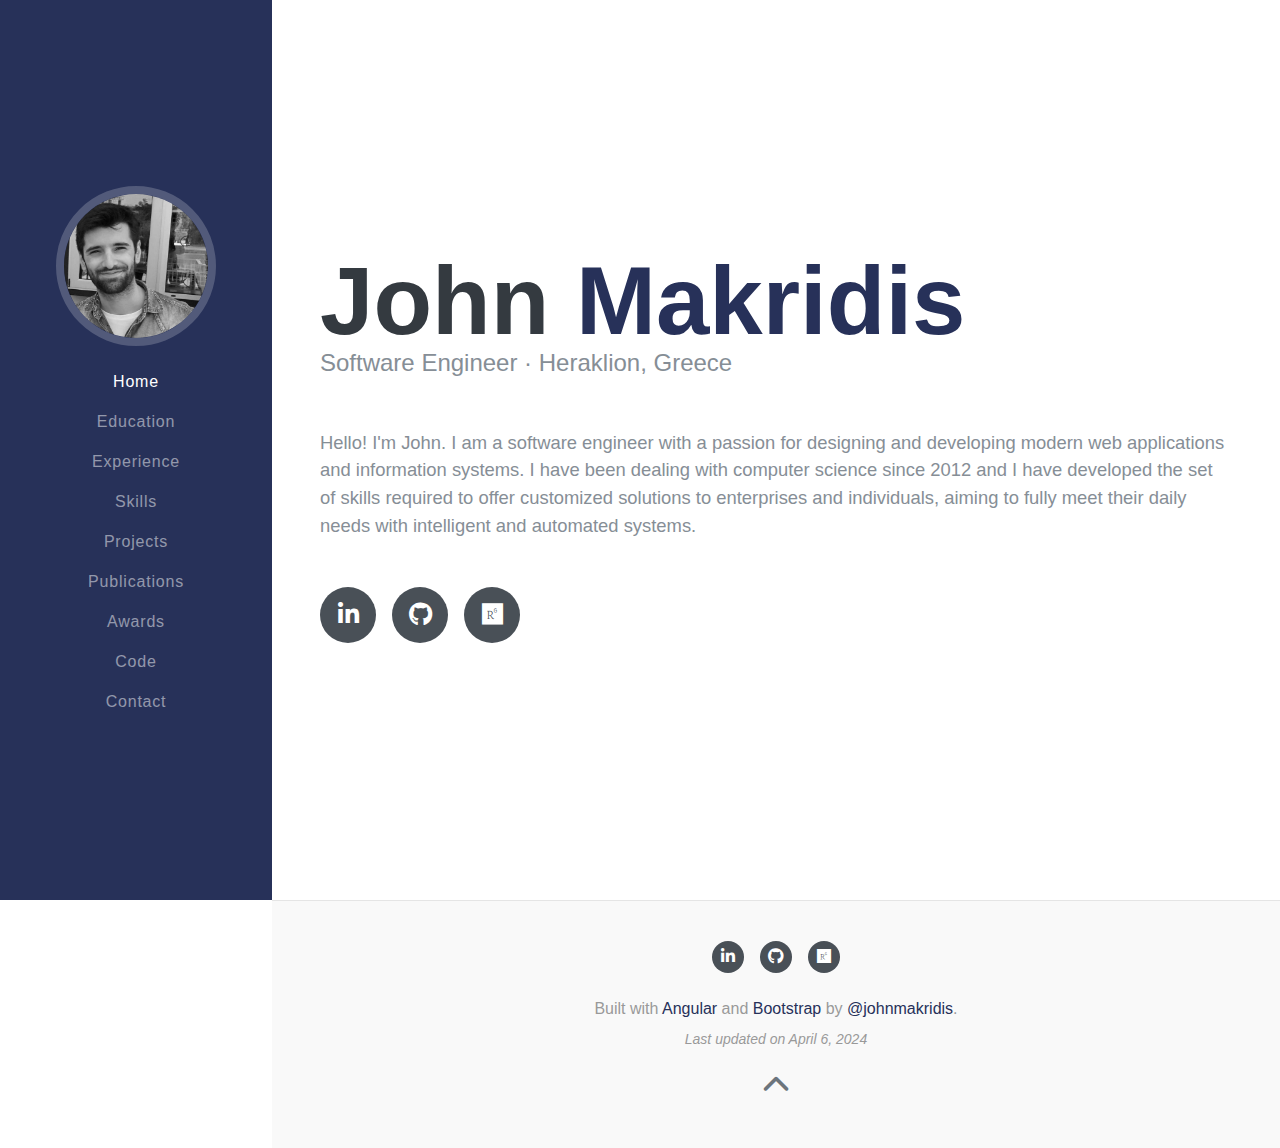
==== commit d1088a89: "minor: updated data" ====
--- a/index.html
+++ b/index.html
@@ -61,12 +61,12 @@
 <body><!--nghm-->
   <noscript>Please enable JavaScript to continue using this application.</noscript>
 
-  <app-root _nghost-ng-c2966266788 ng-version="17.3.2" ngh="3" ng-server-context="ssg"><app-sidebar _ngcontent-ng-c2966266788 _nghost-ng-c2252939538 ngh="0"><nav _ngcontent-ng-c2252939538 id="sideNav" class="navbar navbar-expand-lg navbar-dark bg-primary fixed-top"><a _ngcontent-ng-c2252939538 href="/" class="navbar-brand js-scroll-trigger"><span _ngcontent-ng-c2252939538 itemprop="name" class="d-block d-lg-none"><!--ngetn--></span><span _ngcontent-ng-c2252939538 class="d-none d-lg-block"><img _ngcontent-ng-c2252939538 itemprop="image" src="assets/img/john-makridis.jpg" alt="John Makridis" class="img-fluid img-profile rounded-circle mx-auto mb-2"></span></a><button _ngcontent-ng-c2252939538 type="button" data-toggle="collapse" data-target="#navbarSupportedContent" aria-controls="navbarSupportedContent" aria-expanded="false" aria-label="Toggle navigation" class="navbar-toggler"><span _ngcontent-ng-c2252939538 class="navbar-toggler-icon"></span></button><div _ngcontent-ng-c2252939538 id="navbarSupportedContent" class="collapse navbar-collapse"><ul _ngcontent-ng-c2252939538 class="navbar-nav"><li _ngcontent-ng-c2252939538 class="nav-item"><a _ngcontent-ng-c2252939538 routerlinkactive="active" class="nav-link nav-link-about js-scroll-trigger active" href="/">Home</a></li><li _ngcontent-ng-c2252939538 class="nav-item"><a _ngcontent-ng-c2252939538 routerlinkactive="active" class="nav-link nav-link-education js-scroll-trigger" href="/education">Education</a></li><li _ngcontent-ng-c2252939538 class="nav-item"><a _ngcontent-ng-c2252939538 routerlinkactive="active" class="nav-link nav-link-experience js-scroll-trigger" href="/experience">Experience</a></li><li _ngcontent-ng-c2252939538 class="nav-item"><a _ngcontent-ng-c2252939538 routerlinkactive="active" class="nav-link nav-link-skills js-scroll-trigger" href="/skills">Skills</a></li><li _ngcontent-ng-c2252939538 class="nav-item"><a _ngcontent-ng-c2252939538 routerlinkactive="active" class="nav-link nav-link-projects js-scroll-trigger" href="/projects">Projects</a></li><li _ngcontent-ng-c2252939538 class="nav-item"><a _ngcontent-ng-c2252939538 routerlinkactive="active" class="nav-link nav-link-publications js-scroll-trigger" href="/publications">Publications</a></li><li _ngcontent-ng-c2252939538 class="nav-item"><a _ngcontent-ng-c2252939538 routerlinkactive="active" class="nav-link nav-link-awards js-scroll-trigger" href="/awards">Awards</a></li><li _ngcontent-ng-c2252939538 class="nav-item"><a _ngcontent-ng-c2252939538 routerlinkactive="active" class="nav-link nav-link-code js-scroll-trigger" href="/code">Code</a></li><li _ngcontent-ng-c2252939538 class="nav-item"><a _ngcontent-ng-c2252939538 routerlinkactive="active" class="nav-link nav-link-contact js-scroll-trigger" href="/contact">Contact</a></li></ul></div></nav><!----></app-sidebar><router-outlet _ngcontent-ng-c2966266788></router-outlet><app-home-page _nghost-ng-c514841719 ngh="1"><div _ngcontent-ng-c514841719 class="container-fluid p-0 page-content"><section _ngcontent-ng-c514841719 id="about" class="resume-section p-3 p-lg-5 d-flex align-items-center about-section"><div _ngcontent-ng-c514841719 class="w-100"><div _ngcontent-ng-c514841719 class="my-5 about-image-mobile d-sm-none d-block"><a _ngcontent-ng-c514841719 href="/"><img _ngcontent-ng-c514841719 src="assets/img/john-makridis.jpg" width="150" height="150" alt="John Makridis" class="img-fluid rounded-circle"></a></div><h1 _ngcontent-ng-c514841719 class="mb-0 heading-fullname">John <span _ngcontent-ng-c514841719 class="text-primary">Makridis</span></h1><div _ngcontent-ng-c514841719 class="subheading mb-5"><span _ngcontent-ng-c514841719 itemprop="jobTitle"><!--ngetn--></span> · <span _ngcontent-ng-c514841719 itemprop="address"><!--ngetn--></span></div><p _ngcontent-ng-c514841719 class="lead mb-5"><!--ngetn--></p><div _ngcontent-ng-c514841719 class="social-icons"><a _ngcontent-ng-c514841719 target="_blank" rel="noreferrer" data-toggle="tooltip" data-placement="bottom" title="LinkedIn Profile" class="linkedin" href><i _ngcontent-ng-c514841719 class="fab fa-linkedin-in"></i></a><a _ngcontent-ng-c514841719 target="_blank" rel="noreferrer" data-toggle="tooltip" data-placement="bottom" title="GitHub Profile" class="github" href><i _ngcontent-ng-c514841719 class="fab fa-github"></i></a><a _ngcontent-ng-c514841719 target="_blank" rel="noreferrer" data-toggle="tooltip" data-placement="bottom" title="ResearchGate Profile" class="researchgate" href><i _ngcontent-ng-c514841719 class="fab fa-researchgate"></i></a></div></div></section><!----></div></app-home-page><!----><app-footer _ngcontent-ng-c2966266788 _nghost-ng-c2905281652 ngh="2"><div _ngcontent-ng-c2905281652 class="container-fluid p-0"><footer _ngcontent-ng-c2905281652 class="footer"><div _ngcontent-ng-c2905281652 class="social-icons"><a _ngcontent-ng-c2905281652 target="_blank" rel="noreferrer" data-toggle="tooltip" data-placement="top" title="LinkedIn Profile" class="linkedin" href><i _ngcontent-ng-c2905281652 class="fab fa-linkedin-in"></i></a><a _ngcontent-ng-c2905281652 target="_blank" rel="noreferrer" data-toggle="tooltip" data-placement="top" title="GitHub Profile" class="github" href><i _ngcontent-ng-c2905281652 class="fab fa-github"></i></a><a _ngcontent-ng-c2905281652 target="_blank" rel="noreferrer" data-toggle="tooltip" data-placement="top" title="ResearchGate Profile" class="researchgate" href><i _ngcontent-ng-c2905281652 class="fab fa-researchgate"></i></a></div><p _ngcontent-ng-c2905281652 class="mt-4 mb-2">Built with <a _ngcontent-ng-c2905281652 href="https://angular.io/">Angular</a> and <a _ngcontent-ng-c2905281652 href="https://getbootstrap.com/">Bootstrap</a> by <a _ngcontent-ng-c2905281652 target="_blank" href>@johnmakridis</a>. </p><p _ngcontent-ng-c2905281652 class="font-size-14 font-italic"> Last updated on March 29, 2024, 4:27:13 AM </p><p _ngcontent-ng-c2905281652 class="mb-0"><a _ngcontent-ng-c2905281652 href="javascript:void(0)" data-toggle="tooltip" data-placement="bottom" title="Back to top" class="back-to-top"><i _ngcontent-ng-c2905281652 class="fas fa-chevron-up text-muted"></i></a></p></footer></div><!----></app-footer></app-root>
+  <app-root _nghost-ng-c2966266788 ng-version="17.3.2" ngh="3" ng-server-context="ssg"><app-sidebar _ngcontent-ng-c2966266788 _nghost-ng-c2252939538 ngh="0"><nav _ngcontent-ng-c2252939538 id="sideNav" class="navbar navbar-expand-lg navbar-dark bg-primary fixed-top"><a _ngcontent-ng-c2252939538 href="/" class="navbar-brand js-scroll-trigger"><span _ngcontent-ng-c2252939538 itemprop="name" class="d-block d-lg-none"><!--ngetn--></span><span _ngcontent-ng-c2252939538 class="d-none d-lg-block"><img _ngcontent-ng-c2252939538 itemprop="image" src="assets/img/john-makridis.jpg" alt="John Makridis" class="img-fluid img-profile rounded-circle mx-auto mb-2"></span></a><button _ngcontent-ng-c2252939538 type="button" data-toggle="collapse" data-target="#navbarSupportedContent" aria-controls="navbarSupportedContent" aria-expanded="false" aria-label="Toggle navigation" class="navbar-toggler"><span _ngcontent-ng-c2252939538 class="navbar-toggler-icon"></span></button><div _ngcontent-ng-c2252939538 id="navbarSupportedContent" class="collapse navbar-collapse"><ul _ngcontent-ng-c2252939538 class="navbar-nav"><li _ngcontent-ng-c2252939538 class="nav-item"><a _ngcontent-ng-c2252939538 routerlinkactive="active" class="nav-link nav-link-about js-scroll-trigger active" href="/">Home</a></li><li _ngcontent-ng-c2252939538 class="nav-item"><a _ngcontent-ng-c2252939538 routerlinkactive="active" class="nav-link nav-link-education js-scroll-trigger" href="/education">Education</a></li><li _ngcontent-ng-c2252939538 class="nav-item"><a _ngcontent-ng-c2252939538 routerlinkactive="active" class="nav-link nav-link-experience js-scroll-trigger" href="/experience">Experience</a></li><li _ngcontent-ng-c2252939538 class="nav-item"><a _ngcontent-ng-c2252939538 routerlinkactive="active" class="nav-link nav-link-skills js-scroll-trigger" href="/skills">Skills</a></li><li _ngcontent-ng-c2252939538 class="nav-item"><a _ngcontent-ng-c2252939538 routerlinkactive="active" class="nav-link nav-link-projects js-scroll-trigger" href="/projects">Projects</a></li><li _ngcontent-ng-c2252939538 class="nav-item"><a _ngcontent-ng-c2252939538 routerlinkactive="active" class="nav-link nav-link-publications js-scroll-trigger" href="/publications">Publications</a></li><li _ngcontent-ng-c2252939538 class="nav-item"><a _ngcontent-ng-c2252939538 routerlinkactive="active" class="nav-link nav-link-awards js-scroll-trigger" href="/awards">Awards</a></li><li _ngcontent-ng-c2252939538 class="nav-item"><a _ngcontent-ng-c2252939538 routerlinkactive="active" class="nav-link nav-link-code js-scroll-trigger" href="/code">Code</a></li><li _ngcontent-ng-c2252939538 class="nav-item"><a _ngcontent-ng-c2252939538 routerlinkactive="active" class="nav-link nav-link-contact js-scroll-trigger" href="/contact">Contact</a></li></ul></div></nav><!----></app-sidebar><router-outlet _ngcontent-ng-c2966266788></router-outlet><app-home-page _nghost-ng-c514841719 ngh="1"><div _ngcontent-ng-c514841719 class="container-fluid p-0 page-content"><section _ngcontent-ng-c514841719 id="about" class="resume-section p-3 p-lg-5 d-flex align-items-center about-section"><div _ngcontent-ng-c514841719 class="w-100"><div _ngcontent-ng-c514841719 class="my-5 about-image-mobile d-sm-none d-block"><a _ngcontent-ng-c514841719 href="/"><img _ngcontent-ng-c514841719 src="assets/img/john-makridis.jpg" width="150" height="150" alt="John Makridis" class="img-fluid rounded-circle"></a></div><h1 _ngcontent-ng-c514841719 class="mb-0 heading-fullname">John <span _ngcontent-ng-c514841719 class="text-primary">Makridis</span></h1><div _ngcontent-ng-c514841719 class="subheading mb-5"><span _ngcontent-ng-c514841719 itemprop="jobTitle"><!--ngetn--></span> · <span _ngcontent-ng-c514841719 itemprop="address"><!--ngetn--></span></div><p _ngcontent-ng-c514841719 class="lead mb-5"><!--ngetn--></p><div _ngcontent-ng-c514841719 class="social-icons"><a _ngcontent-ng-c514841719 target="_blank" rel="noreferrer" data-toggle="tooltip" data-placement="bottom" title="LinkedIn Profile" class="linkedin" href><i _ngcontent-ng-c514841719 class="fab fa-linkedin-in"></i></a><a _ngcontent-ng-c514841719 target="_blank" rel="noreferrer" data-toggle="tooltip" data-placement="bottom" title="GitHub Profile" class="github" href><i _ngcontent-ng-c514841719 class="fab fa-github"></i></a><a _ngcontent-ng-c514841719 target="_blank" rel="noreferrer" data-toggle="tooltip" data-placement="bottom" title="ResearchGate Profile" class="researchgate" href><i _ngcontent-ng-c514841719 class="fab fa-researchgate"></i></a></div></div></section><!----></div></app-home-page><!----><app-footer _ngcontent-ng-c2966266788 _nghost-ng-c2905281652 ngh="2"><div _ngcontent-ng-c2905281652 class="container-fluid p-0"><footer _ngcontent-ng-c2905281652 class="footer"><div _ngcontent-ng-c2905281652 class="social-icons"><a _ngcontent-ng-c2905281652 target="_blank" rel="noreferrer" data-toggle="tooltip" data-placement="top" title="LinkedIn Profile" class="linkedin" href><i _ngcontent-ng-c2905281652 class="fab fa-linkedin-in"></i></a><a _ngcontent-ng-c2905281652 target="_blank" rel="noreferrer" data-toggle="tooltip" data-placement="top" title="GitHub Profile" class="github" href><i _ngcontent-ng-c2905281652 class="fab fa-github"></i></a><a _ngcontent-ng-c2905281652 target="_blank" rel="noreferrer" data-toggle="tooltip" data-placement="top" title="ResearchGate Profile" class="researchgate" href><i _ngcontent-ng-c2905281652 class="fab fa-researchgate"></i></a></div><p _ngcontent-ng-c2905281652 class="mt-4 mb-2">Built with <a _ngcontent-ng-c2905281652 href="https://angular.io/">Angular</a> and <a _ngcontent-ng-c2905281652 href="https://getbootstrap.com/">Bootstrap</a> by <a _ngcontent-ng-c2905281652 target="_blank" href>@johnmakridis</a>. </p><p _ngcontent-ng-c2905281652 class="font-size-14 font-italic"> Last updated on April 7, 2024 </p><p _ngcontent-ng-c2905281652 class="mb-0"><a _ngcontent-ng-c2905281652 href="javascript:void(0)" data-toggle="tooltip" data-placement="bottom" title="Back to top" class="back-to-top"><i _ngcontent-ng-c2905281652 class="fas fa-chevron-up text-muted"></i></a></p></footer></div><!----></app-footer></app-root>
 
   <!-- Google Tag Manager (noscript) -->
   <noscript><iframe src="https://www.googletagmanager.com/ns.html?id=GTM-MZ42CB6" height="0" width="0" style="display:none;visibility:hidden"></iframe></noscript>
   <!-- End Google Tag Manager (noscript) -->
 
-<script src="polyfills-RT5I6R6G.js" type="module"></script><script src="scripts-XSIQLAYT.js" defer></script><script src="main-NI4SI6OQ.js" type="module"></script>
+<script src="polyfills-RT5I6R6G.js" type="module"></script><script src="scripts-XSIQLAYT.js" defer></script><script src="main-OWPPZA65.js" type="module"></script>
 
 <script id="ng-state" type="application/json">{"__nghData__":[{"t":{"0":"t0"},"c":{"0":[{"i":"t0","r":1}]}},{"t":{"1":"t6"},"c":{"1":[{"i":"t6","r":1}]}},{"t":{"0":"t3"},"c":{"0":[{"i":"t3","r":1}]}},{"c":{"1":[{"i":"c514841719","r":1}]}}]}</script></body></html>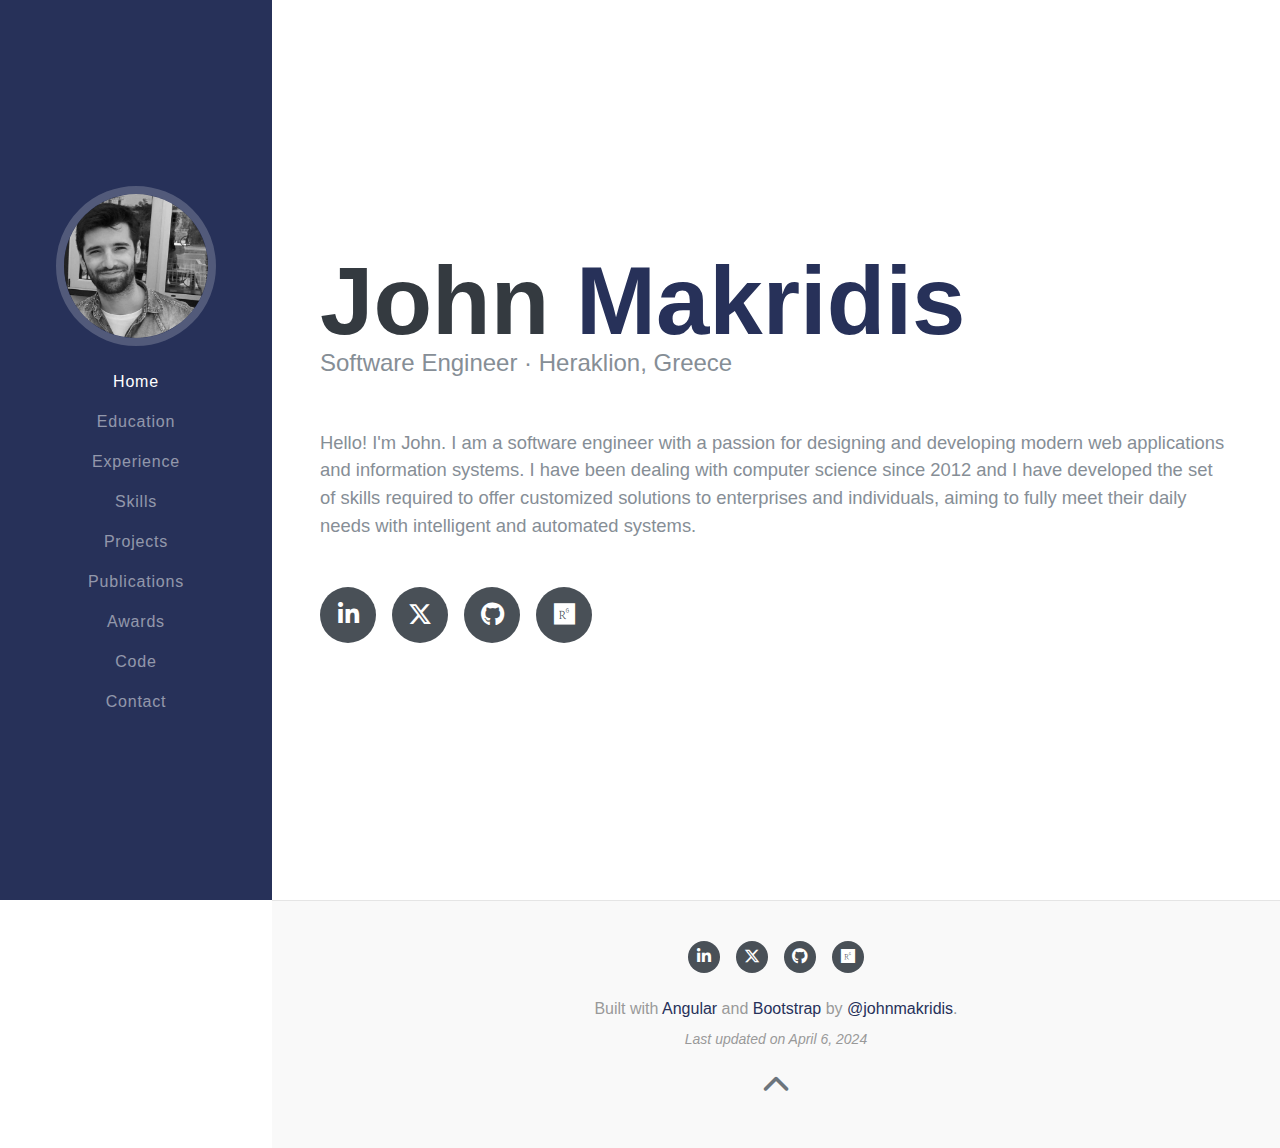
==== commit b3bceb99: "minor: updated data" ====
--- a/index.html
+++ b/index.html
@@ -55,18 +55,18 @@
 
   <meta name="google-site-verification" content="-NN5zfVChB0XoyIt1YRlXfd71ayCVXTXPBdJCn3e52I">
 
-<style>@charset "UTF-8";:root{--blue: #007bff;--indigo: #6610f2;--purple: #6f42c1;--pink: #e83e8c;--red: #dc3545;--orange: #fd7e14;--yellow: #ffc107;--green: #28a745;--teal: #20c997;--cyan: #17a2b8;--white: #fff;--gray: #6c757d;--gray-dark: #343a40;--primary: #007bff;--secondary: #6c757d;--success: #28a745;--info: #17a2b8;--warning: #ffc107;--danger: #dc3545;--light: #f8f9fa;--dark: #343a40;--breakpoint-xs: 0;--breakpoint-sm: 576px;--breakpoint-md: 768px;--breakpoint-lg: 992px;--breakpoint-xl: 1200px;--font-family-sans-serif: -apple-system, BlinkMacSystemFont, "Segoe UI", Roboto, "Helvetica Neue", Arial, "Noto Sans", "Liberation Sans", sans-serif, "Apple Color Emoji", "Segoe UI Emoji", "Segoe UI Symbol", "Noto Color Emoji";--font-family-monospace: SFMono-Regular, Menlo, Monaco, Consolas, "Liberation Mono", "Courier New", monospace}*,*:before,*:after{box-sizing:border-box}html{font-family:sans-serif;line-height:1.15;-webkit-text-size-adjust:100%;-webkit-tap-highlight-color:rgba(0,0,0,0)}footer,nav,section{display:block}body{margin:0;font-family:-apple-system,BlinkMacSystemFont,Segoe UI,Roboto,Helvetica Neue,Arial,Noto Sans,Liberation Sans,sans-serif,"Apple Color Emoji","Segoe UI Emoji",Segoe UI Symbol,"Noto Color Emoji";font-size:1rem;font-weight:400;line-height:1.5;color:#212529;text-align:left;background-color:#fff}h1{margin-top:0;margin-bottom:.5rem}p{margin-top:0;margin-bottom:1rem}ul{margin-top:0;margin-bottom:1rem}a{color:#007bff;text-decoration:none;background-color:transparent}a:hover{color:#0056b3;text-decoration:underline}img{vertical-align:middle;border-style:none}button{border-radius:0}button:focus:not(:focus-visible){outline:0}button{margin:0;font-family:inherit;font-size:inherit;line-height:inherit}button{overflow:visible}button{text-transform:none}button,[type=button]{-webkit-appearance:button}button:not(:disabled),[type=button]:not(:disabled){cursor:pointer}button::-moz-focus-inner,[type=button]::-moz-focus-inner{padding:0;border-style:none}h1{margin-bottom:.5rem;font-weight:500;line-height:1.2}h1{font-size:2.5rem}.lead{font-size:1.25rem;font-weight:300}.img-fluid{max-width:100%;height:auto}.container-fluid{width:100%;padding-right:15px;padding-left:15px;margin-right:auto;margin-left:auto}.collapse:not(.show){display:none}.nav-link{display:block;padding:.5rem 1rem}.nav-link:hover,.nav-link:focus{text-decoration:none}.navbar{position:relative;display:flex;flex-wrap:wrap;align-items:center;justify-content:space-between;padding:.5rem 1rem}.navbar-brand{display:inline-block;padding-top:.3125rem;padding-bottom:.3125rem;margin-right:1rem;font-size:1.25rem;line-height:inherit;white-space:nowrap}.navbar-brand:hover,.navbar-brand:focus{text-decoration:none}.navbar-nav{display:flex;flex-direction:column;padding-left:0;margin-bottom:0;list-style:none}.navbar-nav .nav-link{padding-right:0;padding-left:0}.navbar-collapse{flex-basis:100%;flex-grow:1;align-items:center}.navbar-toggler{padding:.25rem .75rem;font-size:1.25rem;line-height:1;background-color:transparent;border:1px solid transparent;border-radius:.25rem}.navbar-toggler:hover,.navbar-toggler:focus{text-decoration:none}.navbar-toggler-icon{display:inline-block;width:1.5em;height:1.5em;vertical-align:middle;content:"";background:50%/100% 100% no-repeat}@media (min-width: 992px){.navbar-expand-lg{flex-flow:row nowrap;justify-content:flex-start}.navbar-expand-lg .navbar-nav{flex-direction:row}.navbar-expand-lg .navbar-nav .nav-link{padding-right:.5rem;padding-left:.5rem}.navbar-expand-lg .navbar-collapse{display:flex!important;flex-basis:auto}.navbar-expand-lg .navbar-toggler{display:none}}.navbar-dark .navbar-brand{color:#fff}.navbar-dark .navbar-brand:hover,.navbar-dark .navbar-brand:focus{color:#fff}.navbar-dark .navbar-nav .nav-link{color:#ffffff80}.navbar-dark .navbar-nav .nav-link:hover,.navbar-dark .navbar-nav .nav-link:focus{color:#ffffffbf}.navbar-dark .navbar-nav .nav-link.active{color:#fff}.navbar-dark .navbar-toggler{color:#ffffff80;border-color:#ffffff1a}.navbar-dark .navbar-toggler-icon{background-image:url("data:image/svg+xml,%3csvg xmlns='http://www.w3.org/2000/svg' width='30' height='30' viewBox='0 0 30 30'%3e%3cpath stroke='rgba%28255, 255, 255, 0.5%29' stroke-linecap='round' stroke-miterlimit='10' stroke-width='2' d='M4 7h22M4 15h22M4 23h22'/%3e%3c/svg%3e")}.bg-primary{background-color:#007bff!important}.rounded-circle{border-radius:50%!important}.d-none{display:none!important}.d-block{display:block!important}.d-flex{display:flex!important}@media (min-width: 576px){.d-sm-none{display:none!important}}@media (min-width: 992px){.d-lg-none{display:none!important}.d-lg-block{display:block!important}}.align-items-center{align-items:center!important}.fixed-top{position:fixed;top:0;right:0;left:0;z-index:1030}.w-100{width:100%!important}.mb-0{margin-bottom:0!important}.mb-2{margin-bottom:.5rem!important}.mt-4{margin-top:1.5rem!important}.my-5{margin-top:3rem!important}.mb-5,.my-5{margin-bottom:3rem!important}.p-0{padding:0!important}.p-3{padding:1rem!important}.mx-auto{margin-right:auto!important}.mx-auto{margin-left:auto!important}@media (min-width: 992px){.p-lg-5{padding:3rem!important}}.font-italic{font-style:italic!important}.text-primary{color:#007bff!important}.text-muted{color:#6c757d!important}@media print{*,*:before,*:after{text-shadow:none!important;box-shadow:none!important}a:not(.btn){text-decoration:underline}img{page-break-inside:avoid}p{orphans:3;widows:3}@page{size:a3}body{min-width:992px!important}.navbar{display:none}}.fas,.fab{-moz-osx-font-smoothing:grayscale;-webkit-font-smoothing:antialiased;display:var(--fa-display, inline-block);font-style:normal;font-variant:normal;line-height:1;text-rendering:auto}.fas{font-family:"Font Awesome 6 Free"}.fab{font-family:"Font Awesome 6 Brands"}@-webkit-keyframes fa-beat{0%,90%{-webkit-transform:scale(1);transform:scale(1)}45%{-webkit-transform:scale(var(--fa-beat-scale, 1.25));transform:scale(var(--fa-beat-scale, 1.25))}}@-webkit-keyframes fa-bounce{0%{-webkit-transform:scale(1,1) translateY(0);transform:scale(1) translateY(0)}10%{-webkit-transform:scale(var(--fa-bounce-start-scale-x, 1.1),var(--fa-bounce-start-scale-y, .9)) translateY(0);transform:scale(var(--fa-bounce-start-scale-x, 1.1),var(--fa-bounce-start-scale-y, .9)) translateY(0)}30%{-webkit-transform:scale(var(--fa-bounce-jump-scale-x, .9),var(--fa-bounce-jump-scale-y, 1.1)) translateY(var(--fa-bounce-height, -.5em));transform:scale(var(--fa-bounce-jump-scale-x, .9),var(--fa-bounce-jump-scale-y, 1.1)) translateY(var(--fa-bounce-height, -.5em))}50%{-webkit-transform:scale(var(--fa-bounce-land-scale-x, 1.05),var(--fa-bounce-land-scale-y, .95)) translateY(0);transform:scale(var(--fa-bounce-land-scale-x, 1.05),var(--fa-bounce-land-scale-y, .95)) translateY(0)}57%{-webkit-transform:scale(1,1) translateY(var(--fa-bounce-rebound, -.125em));transform:scale(1) translateY(var(--fa-bounce-rebound, -.125em))}64%{-webkit-transform:scale(1,1) translateY(0);transform:scale(1) translateY(0)}to{-webkit-transform:scale(1,1) translateY(0);transform:scale(1) translateY(0)}}@-webkit-keyframes fa-fade{50%{opacity:var(--fa-fade-opacity, .4)}}@-webkit-keyframes fa-beat-fade{0%,to{opacity:var(--fa-beat-fade-opacity, .4);-webkit-transform:scale(1);transform:scale(1)}50%{opacity:1;-webkit-transform:scale(var(--fa-beat-fade-scale, 1.125));transform:scale(var(--fa-beat-fade-scale, 1.125))}}@-webkit-keyframes fa-flip{50%{-webkit-transform:rotate3d(var(--fa-flip-x, 0),var(--fa-flip-y, 1),var(--fa-flip-z, 0),var(--fa-flip-angle, -180deg));transform:rotate3d(var(--fa-flip-x, 0),var(--fa-flip-y, 1),var(--fa-flip-z, 0),var(--fa-flip-angle, -180deg))}}@-webkit-keyframes fa-shake{0%{-webkit-transform:rotate(-15deg);transform:rotate(-15deg)}4%{-webkit-transform:rotate(15deg);transform:rotate(15deg)}8%,24%{-webkit-transform:rotate(-18deg);transform:rotate(-18deg)}12%,28%{-webkit-transform:rotate(18deg);transform:rotate(18deg)}16%{-webkit-transform:rotate(-22deg);transform:rotate(-22deg)}20%{-webkit-transform:rotate(22deg);transform:rotate(22deg)}32%{-webkit-transform:rotate(-12deg);transform:rotate(-12deg)}36%{-webkit-transform:rotate(12deg);transform:rotate(12deg)}40%,to{-webkit-transform:rotate(0deg);transform:rotate(0)}}@-webkit-keyframes fa-spin{0%{-webkit-transform:rotate(0deg);transform:rotate(0)}to{-webkit-transform:rotate(360deg);transform:rotate(360deg)}}.fa-chevron-up:before{content:"\f077"}:root{--fa-style-family-brands: "Font Awesome 6 Brands";--fa-font-brands: normal 400 1em/1 "Font Awesome 6 Brands"}@font-face{font-family:"Font Awesome 6 Brands";font-style:normal;font-weight:400;font-display:block;src:url("./media/fa-brands-400-4RSXLDQT.woff2") format("woff2"),url("./media/fa-brands-400-RP3MZ4AX.ttf") format("truetype")}.fab{font-weight:400}.fa-linkedin-in:before{content:"\f0e1"}.fa-researchgate:before{content:"\f4f8"}.fa-github:before{content:"\f09b"}:root{--fa-style-family-classic: "Font Awesome 6 Free";--fa-font-regular: normal 400 1em/1 "Font Awesome 6 Free"}@font-face{font-family:"Font Awesome 6 Free";font-style:normal;font-weight:400;font-display:block;src:url("./media/fa-regular-400-6ODLNN6G.woff2") format("woff2"),url("./media/fa-regular-400-VE33OVPX.ttf") format("truetype")}:root{--fa-style-family-classic: "Font Awesome 6 Free";--fa-font-solid: normal 900 1em/1 "Font Awesome 6 Free"}@font-face{font-family:"Font Awesome 6 Free";font-style:normal;font-weight:900;font-display:block;src:url("./media/fa-solid-900-ZZETRIYD.woff2") format("woff2"),url("./media/fa-solid-900-BALFL4QR.ttf") format("truetype")}.fas{font-weight:900}body{font-family:Muli,-apple-system,BlinkMacSystemFont,Segoe UI,Roboto,Helvetica Neue,Arial,sans-serif,"Apple Color Emoji","Segoe UI Emoji",Segoe UI Symbol,"Noto Color Emoji";padding-top:54px;color:#868e96}@media (min-width: 992px){body{padding-top:0;padding-left:17rem}}h1{font-family:Saira Extra Condensed,-apple-system,BlinkMacSystemFont,Segoe UI,Roboto,Helvetica Neue,Arial,sans-serif,"Apple Color Emoji","Segoe UI Emoji",Segoe UI Symbol,"Noto Color Emoji";font-weight:700;color:#343a40}h1{font-size:6rem;line-height:5.5rem}p.lead{font-size:1.15rem;font-weight:400}.subheading{font-weight:500;font-family:Saira Extra Condensed,-apple-system,BlinkMacSystemFont,Segoe UI,Roboto,Helvetica Neue,Arial,sans-serif,"Apple Color Emoji","Segoe UI Emoji",Segoe UI Symbol,"Noto Color Emoji";font-size:1.5rem}.social-icons a{display:inline-block;height:3.5rem;width:3.5rem;background-color:#495057;color:#fff!important;border-radius:100%;text-align:center;font-size:1.5rem;line-height:3.5rem;margin-right:1rem}.social-icons a:last-child{margin-right:0}.social-icons a:hover{background-color:#273159}#sideNav .navbar-nav .nav-item .nav-link{font-weight:400;letter-spacing:.05rem}#sideNav .navbar-toggler:focus{outline-color:#3e4e8e}@media (min-width: 992px){#sideNav{text-align:center;position:fixed;top:0;left:0;display:flex;flex-direction:column;width:17rem;height:100vh}#sideNav .navbar-brand{display:flex;margin:auto auto 0;padding:.5rem}#sideNav .navbar-brand .img-profile{max-width:10rem;max-height:10rem;border:.5rem solid rgba(255,255,255,.2)}#sideNav .navbar-collapse{display:flex;align-items:flex-start;flex-grow:0;width:100%;margin-bottom:auto}#sideNav .navbar-collapse .navbar-nav{flex-direction:column;width:100%}#sideNav .navbar-collapse .navbar-nav .nav-item,#sideNav .navbar-collapse .navbar-nav .nav-item .nav-link{display:block}}section.resume-section{padding-top:2rem!important;padding-bottom:2rem!important;max-width:75rem}@media (min-width: 768px){section.resume-section{min-height:100vh}}@media (min-width: 992px){section.resume-section{padding-top:3rem!important;padding-bottom:3rem!important}}.bg-primary{background-color:#273159!important}.text-primary{color:#273159!important}a{color:#273159}a:hover,a:focus,a:active{color:#101424}.font-size-14{font-size:14px!important}.page-content{min-height:100vh}button.navbar-toggler{font-size:18px;padding:.25rem;border:none}.footer{padding:2.5rem 0;color:#999;text-align:center;background-color:#f9f9f9;border-top:.05rem solid #e5e5e5}.footer .social-icons a{height:2rem;width:2rem;font-size:1rem;line-height:2rem}.footer .back-to-top{font-size:1.75rem}@media only screen and (max-width: 1024px){h1.heading-fullname{font-size:3rem}section.resume-section.about-section{padding-top:1rem!important}a{overflow:hidden;text-overflow:ellipsis}}@media (max-width: 991.98px){.about-image-mobile{text-align:left}}@media (max-width: 767.98px){.about-image-mobile{text-align:center}}
+<style>@charset "UTF-8";:root{--blue: #007bff;--indigo: #6610f2;--purple: #6f42c1;--pink: #e83e8c;--red: #dc3545;--orange: #fd7e14;--yellow: #ffc107;--green: #28a745;--teal: #20c997;--cyan: #17a2b8;--white: #fff;--gray: #6c757d;--gray-dark: #343a40;--primary: #007bff;--secondary: #6c757d;--success: #28a745;--info: #17a2b8;--warning: #ffc107;--danger: #dc3545;--light: #f8f9fa;--dark: #343a40;--breakpoint-xs: 0;--breakpoint-sm: 576px;--breakpoint-md: 768px;--breakpoint-lg: 992px;--breakpoint-xl: 1200px;--font-family-sans-serif: -apple-system, BlinkMacSystemFont, "Segoe UI", Roboto, "Helvetica Neue", Arial, "Noto Sans", "Liberation Sans", sans-serif, "Apple Color Emoji", "Segoe UI Emoji", "Segoe UI Symbol", "Noto Color Emoji";--font-family-monospace: SFMono-Regular, Menlo, Monaco, Consolas, "Liberation Mono", "Courier New", monospace}*,*:before,*:after{box-sizing:border-box}html{font-family:sans-serif;line-height:1.15;-webkit-text-size-adjust:100%;-webkit-tap-highlight-color:rgba(0,0,0,0)}footer,nav,section{display:block}body{margin:0;font-family:-apple-system,BlinkMacSystemFont,Segoe UI,Roboto,Helvetica Neue,Arial,Noto Sans,Liberation Sans,sans-serif,"Apple Color Emoji","Segoe UI Emoji",Segoe UI Symbol,"Noto Color Emoji";font-size:1rem;font-weight:400;line-height:1.5;color:#212529;text-align:left;background-color:#fff}h1{margin-top:0;margin-bottom:.5rem}p{margin-top:0;margin-bottom:1rem}ul{margin-top:0;margin-bottom:1rem}a{color:#007bff;text-decoration:none;background-color:transparent}a:hover{color:#0056b3;text-decoration:underline}img{vertical-align:middle;border-style:none}button{border-radius:0}button:focus:not(:focus-visible){outline:0}button{margin:0;font-family:inherit;font-size:inherit;line-height:inherit}button{overflow:visible}button{text-transform:none}button,[type=button]{-webkit-appearance:button}button:not(:disabled),[type=button]:not(:disabled){cursor:pointer}button::-moz-focus-inner,[type=button]::-moz-focus-inner{padding:0;border-style:none}h1{margin-bottom:.5rem;font-weight:500;line-height:1.2}h1{font-size:2.5rem}.lead{font-size:1.25rem;font-weight:300}.img-fluid{max-width:100%;height:auto}.container-fluid{width:100%;padding-right:15px;padding-left:15px;margin-right:auto;margin-left:auto}.collapse:not(.show){display:none}.nav-link{display:block;padding:.5rem 1rem}.nav-link:hover,.nav-link:focus{text-decoration:none}.navbar{position:relative;display:flex;flex-wrap:wrap;align-items:center;justify-content:space-between;padding:.5rem 1rem}.navbar-brand{display:inline-block;padding-top:.3125rem;padding-bottom:.3125rem;margin-right:1rem;font-size:1.25rem;line-height:inherit;white-space:nowrap}.navbar-brand:hover,.navbar-brand:focus{text-decoration:none}.navbar-nav{display:flex;flex-direction:column;padding-left:0;margin-bottom:0;list-style:none}.navbar-nav .nav-link{padding-right:0;padding-left:0}.navbar-collapse{flex-basis:100%;flex-grow:1;align-items:center}.navbar-toggler{padding:.25rem .75rem;font-size:1.25rem;line-height:1;background-color:transparent;border:1px solid transparent;border-radius:.25rem}.navbar-toggler:hover,.navbar-toggler:focus{text-decoration:none}.navbar-toggler-icon{display:inline-block;width:1.5em;height:1.5em;vertical-align:middle;content:"";background:50%/100% 100% no-repeat}@media (min-width: 992px){.navbar-expand-lg{flex-flow:row nowrap;justify-content:flex-start}.navbar-expand-lg .navbar-nav{flex-direction:row}.navbar-expand-lg .navbar-nav .nav-link{padding-right:.5rem;padding-left:.5rem}.navbar-expand-lg .navbar-collapse{display:flex!important;flex-basis:auto}.navbar-expand-lg .navbar-toggler{display:none}}.navbar-dark .navbar-brand{color:#fff}.navbar-dark .navbar-brand:hover,.navbar-dark .navbar-brand:focus{color:#fff}.navbar-dark .navbar-nav .nav-link{color:#ffffff80}.navbar-dark .navbar-nav .nav-link:hover,.navbar-dark .navbar-nav .nav-link:focus{color:#ffffffbf}.navbar-dark .navbar-nav .nav-link.active{color:#fff}.navbar-dark .navbar-toggler{color:#ffffff80;border-color:#ffffff1a}.navbar-dark .navbar-toggler-icon{background-image:url("data:image/svg+xml,%3csvg xmlns='http://www.w3.org/2000/svg' width='30' height='30' viewBox='0 0 30 30'%3e%3cpath stroke='rgba%28255, 255, 255, 0.5%29' stroke-linecap='round' stroke-miterlimit='10' stroke-width='2' d='M4 7h22M4 15h22M4 23h22'/%3e%3c/svg%3e")}.bg-primary{background-color:#007bff!important}.rounded-circle{border-radius:50%!important}.d-none{display:none!important}.d-block{display:block!important}.d-flex{display:flex!important}@media (min-width: 576px){.d-sm-none{display:none!important}}@media (min-width: 992px){.d-lg-none{display:none!important}.d-lg-block{display:block!important}}.align-items-center{align-items:center!important}.fixed-top{position:fixed;top:0;right:0;left:0;z-index:1030}.w-100{width:100%!important}.mb-0{margin-bottom:0!important}.mb-2{margin-bottom:.5rem!important}.mt-4{margin-top:1.5rem!important}.my-5{margin-top:3rem!important}.mb-5,.my-5{margin-bottom:3rem!important}.p-0{padding:0!important}.p-3{padding:1rem!important}.mx-auto{margin-right:auto!important}.mx-auto{margin-left:auto!important}@media (min-width: 992px){.p-lg-5{padding:3rem!important}}.font-italic{font-style:italic!important}.text-primary{color:#007bff!important}.text-muted{color:#6c757d!important}@media print{*,*:before,*:after{text-shadow:none!important;box-shadow:none!important}a:not(.btn){text-decoration:underline}img{page-break-inside:avoid}p{orphans:3;widows:3}@page{size:a3}body{min-width:992px!important}.navbar{display:none}}.fas,.fab{-moz-osx-font-smoothing:grayscale;-webkit-font-smoothing:antialiased;display:var(--fa-display, inline-block);font-style:normal;font-variant:normal;line-height:1;text-rendering:auto}.fas{font-family:"Font Awesome 6 Free"}.fab{font-family:"Font Awesome 6 Brands"}@-webkit-keyframes fa-beat{0%,90%{-webkit-transform:scale(1);transform:scale(1)}45%{-webkit-transform:scale(var(--fa-beat-scale, 1.25));transform:scale(var(--fa-beat-scale, 1.25))}}@-webkit-keyframes fa-bounce{0%{-webkit-transform:scale(1,1) translateY(0);transform:scale(1) translateY(0)}10%{-webkit-transform:scale(var(--fa-bounce-start-scale-x, 1.1),var(--fa-bounce-start-scale-y, .9)) translateY(0);transform:scale(var(--fa-bounce-start-scale-x, 1.1),var(--fa-bounce-start-scale-y, .9)) translateY(0)}30%{-webkit-transform:scale(var(--fa-bounce-jump-scale-x, .9),var(--fa-bounce-jump-scale-y, 1.1)) translateY(var(--fa-bounce-height, -.5em));transform:scale(var(--fa-bounce-jump-scale-x, .9),var(--fa-bounce-jump-scale-y, 1.1)) translateY(var(--fa-bounce-height, -.5em))}50%{-webkit-transform:scale(var(--fa-bounce-land-scale-x, 1.05),var(--fa-bounce-land-scale-y, .95)) translateY(0);transform:scale(var(--fa-bounce-land-scale-x, 1.05),var(--fa-bounce-land-scale-y, .95)) translateY(0)}57%{-webkit-transform:scale(1,1) translateY(var(--fa-bounce-rebound, -.125em));transform:scale(1) translateY(var(--fa-bounce-rebound, -.125em))}64%{-webkit-transform:scale(1,1) translateY(0);transform:scale(1) translateY(0)}to{-webkit-transform:scale(1,1) translateY(0);transform:scale(1) translateY(0)}}@-webkit-keyframes fa-fade{50%{opacity:var(--fa-fade-opacity, .4)}}@-webkit-keyframes fa-beat-fade{0%,to{opacity:var(--fa-beat-fade-opacity, .4);-webkit-transform:scale(1);transform:scale(1)}50%{opacity:1;-webkit-transform:scale(var(--fa-beat-fade-scale, 1.125));transform:scale(var(--fa-beat-fade-scale, 1.125))}}@-webkit-keyframes fa-flip{50%{-webkit-transform:rotate3d(var(--fa-flip-x, 0),var(--fa-flip-y, 1),var(--fa-flip-z, 0),var(--fa-flip-angle, -180deg));transform:rotate3d(var(--fa-flip-x, 0),var(--fa-flip-y, 1),var(--fa-flip-z, 0),var(--fa-flip-angle, -180deg))}}@-webkit-keyframes fa-shake{0%{-webkit-transform:rotate(-15deg);transform:rotate(-15deg)}4%{-webkit-transform:rotate(15deg);transform:rotate(15deg)}8%,24%{-webkit-transform:rotate(-18deg);transform:rotate(-18deg)}12%,28%{-webkit-transform:rotate(18deg);transform:rotate(18deg)}16%{-webkit-transform:rotate(-22deg);transform:rotate(-22deg)}20%{-webkit-transform:rotate(22deg);transform:rotate(22deg)}32%{-webkit-transform:rotate(-12deg);transform:rotate(-12deg)}36%{-webkit-transform:rotate(12deg);transform:rotate(12deg)}40%,to{-webkit-transform:rotate(0deg);transform:rotate(0)}}@-webkit-keyframes fa-spin{0%{-webkit-transform:rotate(0deg);transform:rotate(0)}to{-webkit-transform:rotate(360deg);transform:rotate(360deg)}}.fa-chevron-up:before{content:"\f077"}:root{--fa-style-family-brands: "Font Awesome 6 Brands";--fa-font-brands: normal 400 1em/1 "Font Awesome 6 Brands"}@font-face{font-family:"Font Awesome 6 Brands";font-style:normal;font-weight:400;font-display:block;src:url("./media/fa-brands-400-4RSXLDQT.woff2") format("woff2"),url("./media/fa-brands-400-RP3MZ4AX.ttf") format("truetype")}.fab{font-weight:400}.fa-linkedin-in:before{content:"\f0e1"}.fa-researchgate:before{content:"\f4f8"}.fa-x-twitter:before{content:"\e61b"}.fa-github:before{content:"\f09b"}:root{--fa-style-family-classic: "Font Awesome 6 Free";--fa-font-regular: normal 400 1em/1 "Font Awesome 6 Free"}@font-face{font-family:"Font Awesome 6 Free";font-style:normal;font-weight:400;font-display:block;src:url("./media/fa-regular-400-6ODLNN6G.woff2") format("woff2"),url("./media/fa-regular-400-VE33OVPX.ttf") format("truetype")}:root{--fa-style-family-classic: "Font Awesome 6 Free";--fa-font-solid: normal 900 1em/1 "Font Awesome 6 Free"}@font-face{font-family:"Font Awesome 6 Free";font-style:normal;font-weight:900;font-display:block;src:url("./media/fa-solid-900-ZZETRIYD.woff2") format("woff2"),url("./media/fa-solid-900-BALFL4QR.ttf") format("truetype")}.fas{font-weight:900}body{font-family:Muli,-apple-system,BlinkMacSystemFont,Segoe UI,Roboto,Helvetica Neue,Arial,sans-serif,"Apple Color Emoji","Segoe UI Emoji",Segoe UI Symbol,"Noto Color Emoji";padding-top:54px;color:#868e96}@media (min-width: 992px){body{padding-top:0;padding-left:17rem}}h1{font-family:Saira Extra Condensed,-apple-system,BlinkMacSystemFont,Segoe UI,Roboto,Helvetica Neue,Arial,sans-serif,"Apple Color Emoji","Segoe UI Emoji",Segoe UI Symbol,"Noto Color Emoji";font-weight:700;color:#343a40}h1{font-size:6rem;line-height:5.5rem}p.lead{font-size:1.15rem;font-weight:400}.subheading{font-weight:500;font-family:Saira Extra Condensed,-apple-system,BlinkMacSystemFont,Segoe UI,Roboto,Helvetica Neue,Arial,sans-serif,"Apple Color Emoji","Segoe UI Emoji",Segoe UI Symbol,"Noto Color Emoji";font-size:1.5rem}.social-icons a{display:inline-block;height:3.5rem;width:3.5rem;background-color:#495057;color:#fff!important;border-radius:100%;text-align:center;font-size:1.5rem;line-height:3.5rem;margin-right:1rem}.social-icons a:last-child{margin-right:0}.social-icons a:hover{background-color:#273159}#sideNav .navbar-nav .nav-item .nav-link{font-weight:400;letter-spacing:.05rem}#sideNav .navbar-toggler:focus{outline-color:#3e4e8e}@media (min-width: 992px){#sideNav{text-align:center;position:fixed;top:0;left:0;display:flex;flex-direction:column;width:17rem;height:100vh}#sideNav .navbar-brand{display:flex;margin:auto auto 0;padding:.5rem}#sideNav .navbar-brand .img-profile{max-width:10rem;max-height:10rem;border:.5rem solid rgba(255,255,255,.2)}#sideNav .navbar-collapse{display:flex;align-items:flex-start;flex-grow:0;width:100%;margin-bottom:auto}#sideNav .navbar-collapse .navbar-nav{flex-direction:column;width:100%}#sideNav .navbar-collapse .navbar-nav .nav-item,#sideNav .navbar-collapse .navbar-nav .nav-item .nav-link{display:block}}section.resume-section{padding-top:2rem!important;padding-bottom:2rem!important;max-width:75rem}@media (min-width: 768px){section.resume-section{min-height:100vh}}@media (min-width: 992px){section.resume-section{padding-top:3rem!important;padding-bottom:3rem!important}}.bg-primary{background-color:#273159!important}.text-primary{color:#273159!important}a{color:#273159}a:hover,a:focus,a:active{color:#101424}.font-size-14{font-size:14px!important}.page-content{min-height:100vh}button.navbar-toggler{font-size:18px;padding:.25rem;border:none}.footer{padding:2.5rem 0;color:#999;text-align:center;background-color:#f9f9f9;border-top:.05rem solid #e5e5e5}.footer .social-icons a{height:2rem;width:2rem;font-size:1rem;line-height:2rem}.footer .back-to-top{font-size:1.75rem}@media only screen and (max-width: 1024px){h1.heading-fullname{font-size:3rem}section.resume-section.about-section{padding-top:1rem!important}a{overflow:hidden;text-overflow:ellipsis}}@media (max-width: 991.98px){.about-image-mobile{text-align:left}}@media (max-width: 767.98px){.about-image-mobile{text-align:center}}
 </style><link rel="stylesheet" href="styles-3U5EEZNQ.css" media="print" onload="this.media='all'"><noscript><link rel="stylesheet" href="styles-3U5EEZNQ.css"></noscript></head>
 
 <body><!--nghm-->
   <noscript>Please enable JavaScript to continue using this application.</noscript>
 
-  <app-root _nghost-ng-c2966266788 ng-version="17.3.2" ngh="3" ng-server-context="ssg"><app-sidebar _ngcontent-ng-c2966266788 _nghost-ng-c2252939538 ngh="0"><nav _ngcontent-ng-c2252939538 id="sideNav" class="navbar navbar-expand-lg navbar-dark bg-primary fixed-top"><a _ngcontent-ng-c2252939538 href="/" class="navbar-brand js-scroll-trigger"><span _ngcontent-ng-c2252939538 itemprop="name" class="d-block d-lg-none"><!--ngetn--></span><span _ngcontent-ng-c2252939538 class="d-none d-lg-block"><img _ngcontent-ng-c2252939538 itemprop="image" src="assets/img/john-makridis.jpg" alt="John Makridis" class="img-fluid img-profile rounded-circle mx-auto mb-2"></span></a><button _ngcontent-ng-c2252939538 type="button" data-toggle="collapse" data-target="#navbarSupportedContent" aria-controls="navbarSupportedContent" aria-expanded="false" aria-label="Toggle navigation" class="navbar-toggler"><span _ngcontent-ng-c2252939538 class="navbar-toggler-icon"></span></button><div _ngcontent-ng-c2252939538 id="navbarSupportedContent" class="collapse navbar-collapse"><ul _ngcontent-ng-c2252939538 class="navbar-nav"><li _ngcontent-ng-c2252939538 class="nav-item"><a _ngcontent-ng-c2252939538 routerlinkactive="active" class="nav-link nav-link-about js-scroll-trigger active" href="/">Home</a></li><li _ngcontent-ng-c2252939538 class="nav-item"><a _ngcontent-ng-c2252939538 routerlinkactive="active" class="nav-link nav-link-education js-scroll-trigger" href="/education">Education</a></li><li _ngcontent-ng-c2252939538 class="nav-item"><a _ngcontent-ng-c2252939538 routerlinkactive="active" class="nav-link nav-link-experience js-scroll-trigger" href="/experience">Experience</a></li><li _ngcontent-ng-c2252939538 class="nav-item"><a _ngcontent-ng-c2252939538 routerlinkactive="active" class="nav-link nav-link-skills js-scroll-trigger" href="/skills">Skills</a></li><li _ngcontent-ng-c2252939538 class="nav-item"><a _ngcontent-ng-c2252939538 routerlinkactive="active" class="nav-link nav-link-projects js-scroll-trigger" href="/projects">Projects</a></li><li _ngcontent-ng-c2252939538 class="nav-item"><a _ngcontent-ng-c2252939538 routerlinkactive="active" class="nav-link nav-link-publications js-scroll-trigger" href="/publications">Publications</a></li><li _ngcontent-ng-c2252939538 class="nav-item"><a _ngcontent-ng-c2252939538 routerlinkactive="active" class="nav-link nav-link-awards js-scroll-trigger" href="/awards">Awards</a></li><li _ngcontent-ng-c2252939538 class="nav-item"><a _ngcontent-ng-c2252939538 routerlinkactive="active" class="nav-link nav-link-code js-scroll-trigger" href="/code">Code</a></li><li _ngcontent-ng-c2252939538 class="nav-item"><a _ngcontent-ng-c2252939538 routerlinkactive="active" class="nav-link nav-link-contact js-scroll-trigger" href="/contact">Contact</a></li></ul></div></nav><!----></app-sidebar><router-outlet _ngcontent-ng-c2966266788></router-outlet><app-home-page _nghost-ng-c514841719 ngh="1"><div _ngcontent-ng-c514841719 class="container-fluid p-0 page-content"><section _ngcontent-ng-c514841719 id="about" class="resume-section p-3 p-lg-5 d-flex align-items-center about-section"><div _ngcontent-ng-c514841719 class="w-100"><div _ngcontent-ng-c514841719 class="my-5 about-image-mobile d-sm-none d-block"><a _ngcontent-ng-c514841719 href="/"><img _ngcontent-ng-c514841719 src="assets/img/john-makridis.jpg" width="150" height="150" alt="John Makridis" class="img-fluid rounded-circle"></a></div><h1 _ngcontent-ng-c514841719 class="mb-0 heading-fullname">John <span _ngcontent-ng-c514841719 class="text-primary">Makridis</span></h1><div _ngcontent-ng-c514841719 class="subheading mb-5"><span _ngcontent-ng-c514841719 itemprop="jobTitle"><!--ngetn--></span> · <span _ngcontent-ng-c514841719 itemprop="address"><!--ngetn--></span></div><p _ngcontent-ng-c514841719 class="lead mb-5"><!--ngetn--></p><div _ngcontent-ng-c514841719 class="social-icons"><a _ngcontent-ng-c514841719 target="_blank" rel="noreferrer" data-toggle="tooltip" data-placement="bottom" title="LinkedIn Profile" class="linkedin" href><i _ngcontent-ng-c514841719 class="fab fa-linkedin-in"></i></a><a _ngcontent-ng-c514841719 target="_blank" rel="noreferrer" data-toggle="tooltip" data-placement="bottom" title="GitHub Profile" class="github" href><i _ngcontent-ng-c514841719 class="fab fa-github"></i></a><a _ngcontent-ng-c514841719 target="_blank" rel="noreferrer" data-toggle="tooltip" data-placement="bottom" title="ResearchGate Profile" class="researchgate" href><i _ngcontent-ng-c514841719 class="fab fa-researchgate"></i></a></div></div></section><!----></div></app-home-page><!----><app-footer _ngcontent-ng-c2966266788 _nghost-ng-c2905281652 ngh="2"><div _ngcontent-ng-c2905281652 class="container-fluid p-0"><footer _ngcontent-ng-c2905281652 class="footer"><div _ngcontent-ng-c2905281652 class="social-icons"><a _ngcontent-ng-c2905281652 target="_blank" rel="noreferrer" data-toggle="tooltip" data-placement="top" title="LinkedIn Profile" class="linkedin" href><i _ngcontent-ng-c2905281652 class="fab fa-linkedin-in"></i></a><a _ngcontent-ng-c2905281652 target="_blank" rel="noreferrer" data-toggle="tooltip" data-placement="top" title="GitHub Profile" class="github" href><i _ngcontent-ng-c2905281652 class="fab fa-github"></i></a><a _ngcontent-ng-c2905281652 target="_blank" rel="noreferrer" data-toggle="tooltip" data-placement="top" title="ResearchGate Profile" class="researchgate" href><i _ngcontent-ng-c2905281652 class="fab fa-researchgate"></i></a></div><p _ngcontent-ng-c2905281652 class="mt-4 mb-2">Built with <a _ngcontent-ng-c2905281652 href="https://angular.io/">Angular</a> and <a _ngcontent-ng-c2905281652 href="https://getbootstrap.com/">Bootstrap</a> by <a _ngcontent-ng-c2905281652 target="_blank" href>@johnmakridis</a>. </p><p _ngcontent-ng-c2905281652 class="font-size-14 font-italic"> Last updated on April 7, 2024 </p><p _ngcontent-ng-c2905281652 class="mb-0"><a _ngcontent-ng-c2905281652 href="javascript:void(0)" data-toggle="tooltip" data-placement="bottom" title="Back to top" class="back-to-top"><i _ngcontent-ng-c2905281652 class="fas fa-chevron-up text-muted"></i></a></p></footer></div><!----></app-footer></app-root>
+  <app-root _nghost-ng-c2966266788 ng-version="17.3.2" ngh="3" ng-server-context="ssg"><app-sidebar _ngcontent-ng-c2966266788 _nghost-ng-c2252939538 ngh="0"><nav _ngcontent-ng-c2252939538 id="sideNav" class="navbar navbar-expand-lg navbar-dark bg-primary fixed-top"><a _ngcontent-ng-c2252939538 href="/" class="navbar-brand js-scroll-trigger"><span _ngcontent-ng-c2252939538 itemprop="name" class="d-block d-lg-none"><!--ngetn--></span><span _ngcontent-ng-c2252939538 class="d-none d-lg-block"><img _ngcontent-ng-c2252939538 itemprop="image" src="assets/img/john-makridis.jpg" alt="John Makridis" class="img-fluid img-profile rounded-circle mx-auto mb-2"></span></a><button _ngcontent-ng-c2252939538 type="button" data-toggle="collapse" data-target="#navbarSupportedContent" aria-controls="navbarSupportedContent" aria-expanded="false" aria-label="Toggle navigation" class="navbar-toggler"><span _ngcontent-ng-c2252939538 class="navbar-toggler-icon"></span></button><div _ngcontent-ng-c2252939538 id="navbarSupportedContent" class="collapse navbar-collapse"><ul _ngcontent-ng-c2252939538 class="navbar-nav"><li _ngcontent-ng-c2252939538 class="nav-item"><a _ngcontent-ng-c2252939538 routerlinkactive="active" class="nav-link nav-link-about js-scroll-trigger active" href="/">Home</a></li><li _ngcontent-ng-c2252939538 class="nav-item"><a _ngcontent-ng-c2252939538 routerlinkactive="active" class="nav-link nav-link-education js-scroll-trigger" href="/education">Education</a></li><li _ngcontent-ng-c2252939538 class="nav-item"><a _ngcontent-ng-c2252939538 routerlinkactive="active" class="nav-link nav-link-experience js-scroll-trigger" href="/experience">Experience</a></li><li _ngcontent-ng-c2252939538 class="nav-item"><a _ngcontent-ng-c2252939538 routerlinkactive="active" class="nav-link nav-link-skills js-scroll-trigger" href="/skills">Skills</a></li><li _ngcontent-ng-c2252939538 class="nav-item"><a _ngcontent-ng-c2252939538 routerlinkactive="active" class="nav-link nav-link-projects js-scroll-trigger" href="/projects">Projects</a></li><li _ngcontent-ng-c2252939538 class="nav-item"><a _ngcontent-ng-c2252939538 routerlinkactive="active" class="nav-link nav-link-publications js-scroll-trigger" href="/publications">Publications</a></li><li _ngcontent-ng-c2252939538 class="nav-item"><a _ngcontent-ng-c2252939538 routerlinkactive="active" class="nav-link nav-link-awards js-scroll-trigger" href="/awards">Awards</a></li><li _ngcontent-ng-c2252939538 class="nav-item"><a _ngcontent-ng-c2252939538 routerlinkactive="active" class="nav-link nav-link-code js-scroll-trigger" href="/code">Code</a></li><li _ngcontent-ng-c2252939538 class="nav-item"><a _ngcontent-ng-c2252939538 routerlinkactive="active" class="nav-link nav-link-contact js-scroll-trigger" href="/contact">Contact</a></li></ul></div></nav><!----></app-sidebar><router-outlet _ngcontent-ng-c2966266788></router-outlet><app-home-page _nghost-ng-c3637528712 ngh="1"><div _ngcontent-ng-c3637528712 class="container-fluid p-0 page-content"><section _ngcontent-ng-c3637528712 id="about" class="resume-section p-3 p-lg-5 d-flex align-items-center about-section"><div _ngcontent-ng-c3637528712 class="w-100"><div _ngcontent-ng-c3637528712 class="my-5 about-image-mobile d-sm-none d-block"><a _ngcontent-ng-c3637528712 href="/"><img _ngcontent-ng-c3637528712 src="assets/img/john-makridis.jpg" width="150" height="150" alt="John Makridis" class="img-fluid rounded-circle"></a></div><h1 _ngcontent-ng-c3637528712 class="mb-0 heading-fullname">John <span _ngcontent-ng-c3637528712 class="text-primary">Makridis</span></h1><div _ngcontent-ng-c3637528712 class="subheading mb-5"><span _ngcontent-ng-c3637528712 itemprop="jobTitle"><!--ngetn--></span> · <span _ngcontent-ng-c3637528712 itemprop="address"><!--ngetn--></span></div><p _ngcontent-ng-c3637528712 class="lead mb-5"><!--ngetn--></p><div _ngcontent-ng-c3637528712 class="social-icons"><a _ngcontent-ng-c3637528712 target="_blank" rel="noreferrer" data-toggle="tooltip" data-placement="bottom" title="LinkedIn Profile" class="linkedin" href><i _ngcontent-ng-c3637528712 class="fab fa-linkedin-in"></i></a><a _ngcontent-ng-c3637528712 target="_blank" rel="noreferrer" data-toggle="tooltip" data-placement="bottom" title="X Profile" class="twitter" href><i _ngcontent-ng-c3637528712 class="fab fa-x-twitter"></i></a><a _ngcontent-ng-c3637528712 target="_blank" rel="noreferrer" data-toggle="tooltip" data-placement="bottom" title="GitHub Profile" class="github" href><i _ngcontent-ng-c3637528712 class="fab fa-github"></i></a><a _ngcontent-ng-c3637528712 target="_blank" rel="noreferrer" data-toggle="tooltip" data-placement="bottom" title="ResearchGate Profile" class="researchgate" href><i _ngcontent-ng-c3637528712 class="fab fa-researchgate"></i></a></div></div></section><!----></div></app-home-page><!----><app-footer _ngcontent-ng-c2966266788 _nghost-ng-c3685922347 ngh="2"><div _ngcontent-ng-c3685922347 class="container-fluid p-0"><footer _ngcontent-ng-c3685922347 class="footer"><div _ngcontent-ng-c3685922347 class="social-icons"><a _ngcontent-ng-c3685922347 target="_blank" rel="noreferrer" data-toggle="tooltip" data-placement="top" title="LinkedIn Profile" class="linkedin" href><i _ngcontent-ng-c3685922347 class="fab fa-linkedin-in"></i></a><a _ngcontent-ng-c3685922347 target="_blank" rel="noreferrer" data-toggle="tooltip" data-placement="bottom" title="X Profile" class="twitter" href><i _ngcontent-ng-c3685922347 class="fab fa-x-twitter"></i></a><a _ngcontent-ng-c3685922347 target="_blank" rel="noreferrer" data-toggle="tooltip" data-placement="top" title="GitHub Profile" class="github" href><i _ngcontent-ng-c3685922347 class="fab fa-github"></i></a><a _ngcontent-ng-c3685922347 target="_blank" rel="noreferrer" data-toggle="tooltip" data-placement="top" title="ResearchGate Profile" class="researchgate" href><i _ngcontent-ng-c3685922347 class="fab fa-researchgate"></i></a></div><p _ngcontent-ng-c3685922347 class="mt-4 mb-2">Built with <a _ngcontent-ng-c3685922347 href="https://angular.io/">Angular</a> and <a _ngcontent-ng-c3685922347 href="https://getbootstrap.com/">Bootstrap</a> by <a _ngcontent-ng-c3685922347 target="_blank" href>@johnmakridis</a>. </p><p _ngcontent-ng-c3685922347 class="font-size-14 font-italic"> Last updated on April 7, 2024 </p><p _ngcontent-ng-c3685922347 class="mb-0"><a _ngcontent-ng-c3685922347 href="javascript:void(0)" data-toggle="tooltip" data-placement="bottom" title="Back to top" class="back-to-top"><i _ngcontent-ng-c3685922347 class="fas fa-chevron-up text-muted"></i></a></p></footer></div><!----></app-footer></app-root>
 
   <!-- Google Tag Manager (noscript) -->
   <noscript><iframe src="https://www.googletagmanager.com/ns.html?id=GTM-MZ42CB6" height="0" width="0" style="display:none;visibility:hidden"></iframe></noscript>
   <!-- End Google Tag Manager (noscript) -->
 
-<script src="polyfills-RT5I6R6G.js" type="module"></script><script src="scripts-XSIQLAYT.js" defer></script><script src="main-OWPPZA65.js" type="module"></script>
+<script src="polyfills-RT5I6R6G.js" type="module"></script><script src="scripts-XSIQLAYT.js" defer></script><script src="main-B3KCVVG7.js" type="module"></script>
 
-<script id="ng-state" type="application/json">{"__nghData__":[{"t":{"0":"t0"},"c":{"0":[{"i":"t0","r":1}]}},{"t":{"1":"t6"},"c":{"1":[{"i":"t6","r":1}]}},{"t":{"0":"t3"},"c":{"0":[{"i":"t3","r":1}]}},{"c":{"1":[{"i":"c514841719","r":1}]}}]}</script></body></html>+<script id="ng-state" type="application/json">{"__nghData__":[{"t":{"0":"t0"},"c":{"0":[{"i":"t0","r":1}]}},{"t":{"1":"t6"},"c":{"1":[{"i":"t6","r":1}]}},{"t":{"0":"t3"},"c":{"0":[{"i":"t3","r":1}]}},{"c":{"1":[{"i":"c3637528712","r":1}]}}]}</script></body></html>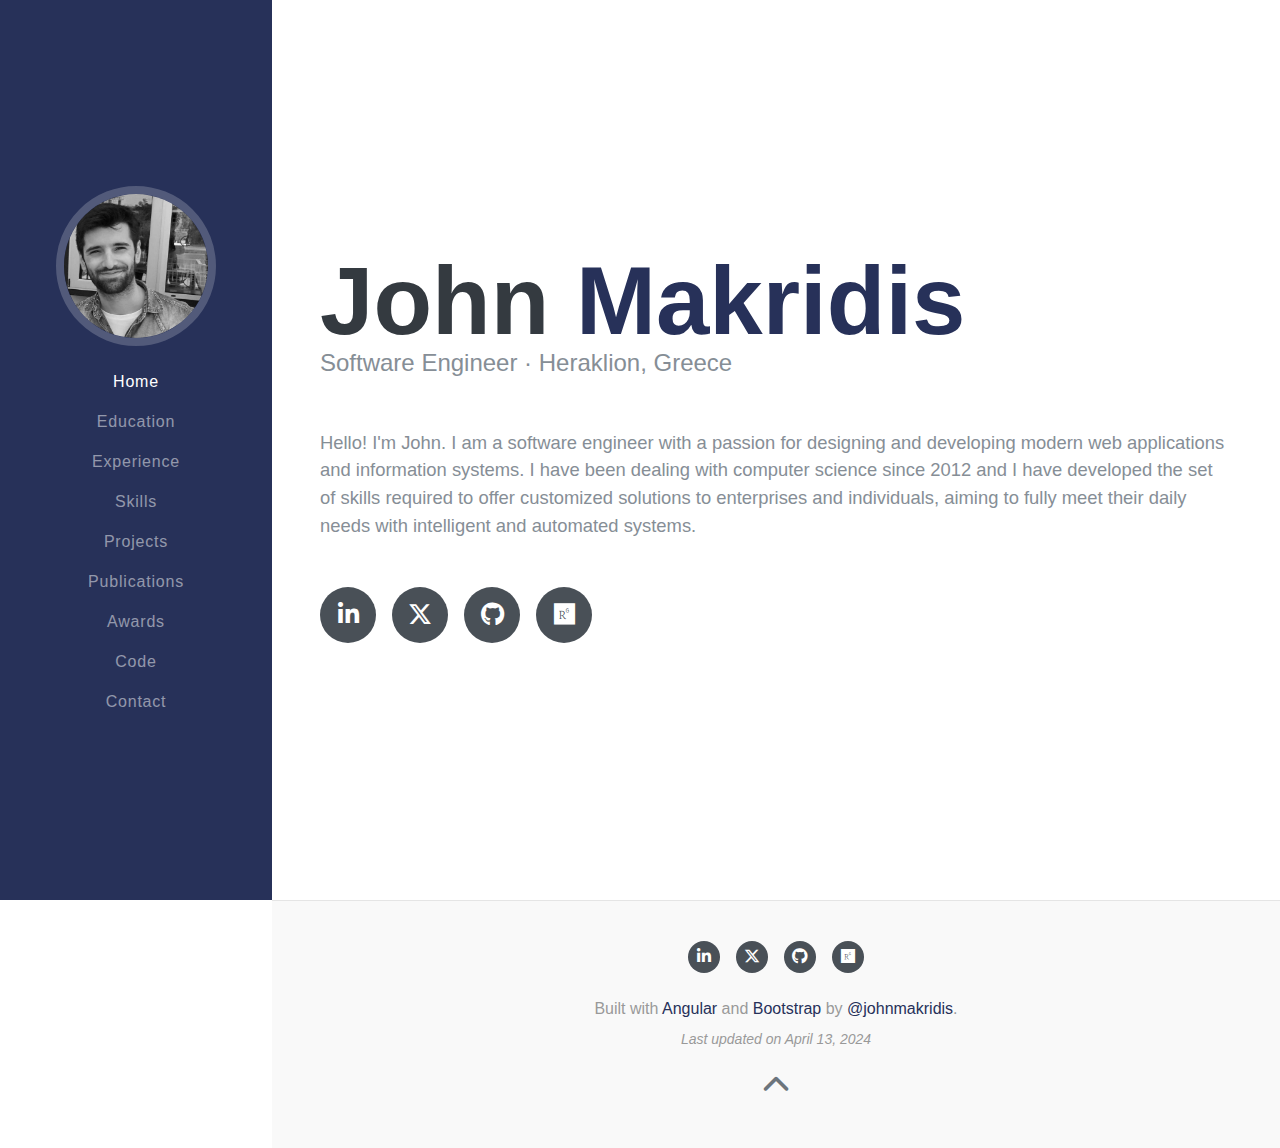
==== commit 7b9e56e2: "minor: page title update on route change" ====
--- a/index.html
+++ b/index.html
@@ -61,12 +61,12 @@
 <body><!--nghm-->
   <noscript>Please enable JavaScript to continue using this application.</noscript>
 
-  <app-root _nghost-ng-c2966266788 ng-version="17.3.2" ngh="3" ng-server-context="ssg"><app-sidebar _ngcontent-ng-c2966266788 _nghost-ng-c2252939538 ngh="0"><nav _ngcontent-ng-c2252939538 id="sideNav" class="navbar navbar-expand-lg navbar-dark bg-primary fixed-top"><a _ngcontent-ng-c2252939538 href="/" class="navbar-brand js-scroll-trigger"><span _ngcontent-ng-c2252939538 itemprop="name" class="d-block d-lg-none"><!--ngetn--></span><span _ngcontent-ng-c2252939538 class="d-none d-lg-block"><img _ngcontent-ng-c2252939538 itemprop="image" src="assets/img/john-makridis.jpg" alt="John Makridis" class="img-fluid img-profile rounded-circle mx-auto mb-2"></span></a><button _ngcontent-ng-c2252939538 type="button" data-toggle="collapse" data-target="#navbarSupportedContent" aria-controls="navbarSupportedContent" aria-expanded="false" aria-label="Toggle navigation" class="navbar-toggler"><span _ngcontent-ng-c2252939538 class="navbar-toggler-icon"></span></button><div _ngcontent-ng-c2252939538 id="navbarSupportedContent" class="collapse navbar-collapse"><ul _ngcontent-ng-c2252939538 class="navbar-nav"><li _ngcontent-ng-c2252939538 class="nav-item"><a _ngcontent-ng-c2252939538 routerlinkactive="active" class="nav-link nav-link-about js-scroll-trigger active" href="/">Home</a></li><li _ngcontent-ng-c2252939538 class="nav-item"><a _ngcontent-ng-c2252939538 routerlinkactive="active" class="nav-link nav-link-education js-scroll-trigger" href="/education">Education</a></li><li _ngcontent-ng-c2252939538 class="nav-item"><a _ngcontent-ng-c2252939538 routerlinkactive="active" class="nav-link nav-link-experience js-scroll-trigger" href="/experience">Experience</a></li><li _ngcontent-ng-c2252939538 class="nav-item"><a _ngcontent-ng-c2252939538 routerlinkactive="active" class="nav-link nav-link-skills js-scroll-trigger" href="/skills">Skills</a></li><li _ngcontent-ng-c2252939538 class="nav-item"><a _ngcontent-ng-c2252939538 routerlinkactive="active" class="nav-link nav-link-projects js-scroll-trigger" href="/projects">Projects</a></li><li _ngcontent-ng-c2252939538 class="nav-item"><a _ngcontent-ng-c2252939538 routerlinkactive="active" class="nav-link nav-link-publications js-scroll-trigger" href="/publications">Publications</a></li><li _ngcontent-ng-c2252939538 class="nav-item"><a _ngcontent-ng-c2252939538 routerlinkactive="active" class="nav-link nav-link-awards js-scroll-trigger" href="/awards">Awards</a></li><li _ngcontent-ng-c2252939538 class="nav-item"><a _ngcontent-ng-c2252939538 routerlinkactive="active" class="nav-link nav-link-code js-scroll-trigger" href="/code">Code</a></li><li _ngcontent-ng-c2252939538 class="nav-item"><a _ngcontent-ng-c2252939538 routerlinkactive="active" class="nav-link nav-link-contact js-scroll-trigger" href="/contact">Contact</a></li></ul></div></nav><!----></app-sidebar><router-outlet _ngcontent-ng-c2966266788></router-outlet><app-home-page _nghost-ng-c3637528712 ngh="1"><div _ngcontent-ng-c3637528712 class="container-fluid p-0 page-content"><section _ngcontent-ng-c3637528712 id="about" class="resume-section p-3 p-lg-5 d-flex align-items-center about-section"><div _ngcontent-ng-c3637528712 class="w-100"><div _ngcontent-ng-c3637528712 class="my-5 about-image-mobile d-sm-none d-block"><a _ngcontent-ng-c3637528712 href="/"><img _ngcontent-ng-c3637528712 src="assets/img/john-makridis.jpg" width="150" height="150" alt="John Makridis" class="img-fluid rounded-circle"></a></div><h1 _ngcontent-ng-c3637528712 class="mb-0 heading-fullname">John <span _ngcontent-ng-c3637528712 class="text-primary">Makridis</span></h1><div _ngcontent-ng-c3637528712 class="subheading mb-5"><span _ngcontent-ng-c3637528712 itemprop="jobTitle"><!--ngetn--></span> · <span _ngcontent-ng-c3637528712 itemprop="address"><!--ngetn--></span></div><p _ngcontent-ng-c3637528712 class="lead mb-5"><!--ngetn--></p><div _ngcontent-ng-c3637528712 class="social-icons"><a _ngcontent-ng-c3637528712 target="_blank" rel="noreferrer" data-toggle="tooltip" data-placement="bottom" title="LinkedIn Profile" class="linkedin" href><i _ngcontent-ng-c3637528712 class="fab fa-linkedin-in"></i></a><a _ngcontent-ng-c3637528712 target="_blank" rel="noreferrer" data-toggle="tooltip" data-placement="bottom" title="X Profile" class="twitter" href><i _ngcontent-ng-c3637528712 class="fab fa-x-twitter"></i></a><a _ngcontent-ng-c3637528712 target="_blank" rel="noreferrer" data-toggle="tooltip" data-placement="bottom" title="GitHub Profile" class="github" href><i _ngcontent-ng-c3637528712 class="fab fa-github"></i></a><a _ngcontent-ng-c3637528712 target="_blank" rel="noreferrer" data-toggle="tooltip" data-placement="bottom" title="ResearchGate Profile" class="researchgate" href><i _ngcontent-ng-c3637528712 class="fab fa-researchgate"></i></a></div></div></section><!----></div></app-home-page><!----><app-footer _ngcontent-ng-c2966266788 _nghost-ng-c3685922347 ngh="2"><div _ngcontent-ng-c3685922347 class="container-fluid p-0"><footer _ngcontent-ng-c3685922347 class="footer"><div _ngcontent-ng-c3685922347 class="social-icons"><a _ngcontent-ng-c3685922347 target="_blank" rel="noreferrer" data-toggle="tooltip" data-placement="top" title="LinkedIn Profile" class="linkedin" href><i _ngcontent-ng-c3685922347 class="fab fa-linkedin-in"></i></a><a _ngcontent-ng-c3685922347 target="_blank" rel="noreferrer" data-toggle="tooltip" data-placement="bottom" title="X Profile" class="twitter" href><i _ngcontent-ng-c3685922347 class="fab fa-x-twitter"></i></a><a _ngcontent-ng-c3685922347 target="_blank" rel="noreferrer" data-toggle="tooltip" data-placement="top" title="GitHub Profile" class="github" href><i _ngcontent-ng-c3685922347 class="fab fa-github"></i></a><a _ngcontent-ng-c3685922347 target="_blank" rel="noreferrer" data-toggle="tooltip" data-placement="top" title="ResearchGate Profile" class="researchgate" href><i _ngcontent-ng-c3685922347 class="fab fa-researchgate"></i></a></div><p _ngcontent-ng-c3685922347 class="mt-4 mb-2">Built with <a _ngcontent-ng-c3685922347 href="https://angular.io/">Angular</a> and <a _ngcontent-ng-c3685922347 href="https://getbootstrap.com/">Bootstrap</a> by <a _ngcontent-ng-c3685922347 target="_blank" href>@johnmakridis</a>. </p><p _ngcontent-ng-c3685922347 class="font-size-14 font-italic"> Last updated on April 7, 2024 </p><p _ngcontent-ng-c3685922347 class="mb-0"><a _ngcontent-ng-c3685922347 href="javascript:void(0)" data-toggle="tooltip" data-placement="bottom" title="Back to top" class="back-to-top"><i _ngcontent-ng-c3685922347 class="fas fa-chevron-up text-muted"></i></a></p></footer></div><!----></app-footer></app-root>
+  <app-root _nghost-ng-c2966266788 ng-version="17.3.2" ngh="3" ng-server-context="ssg"><app-sidebar _ngcontent-ng-c2966266788 _nghost-ng-c2252939538 ngh="0"><nav _ngcontent-ng-c2252939538 id="sideNav" class="navbar navbar-expand-lg navbar-dark bg-primary fixed-top"><a _ngcontent-ng-c2252939538 href="/" class="navbar-brand js-scroll-trigger"><span _ngcontent-ng-c2252939538 itemprop="name" class="d-block d-lg-none"><!--ngetn--></span><span _ngcontent-ng-c2252939538 class="d-none d-lg-block"><img _ngcontent-ng-c2252939538 itemprop="image" src="assets/img/john-makridis.jpg" alt="John Makridis" class="img-fluid img-profile rounded-circle mx-auto mb-2"></span></a><button _ngcontent-ng-c2252939538 type="button" data-toggle="collapse" data-target="#navbarSupportedContent" aria-controls="navbarSupportedContent" aria-expanded="false" aria-label="Toggle navigation" class="navbar-toggler"><span _ngcontent-ng-c2252939538 class="navbar-toggler-icon"></span></button><div _ngcontent-ng-c2252939538 id="navbarSupportedContent" class="collapse navbar-collapse"><ul _ngcontent-ng-c2252939538 class="navbar-nav"><li _ngcontent-ng-c2252939538 class="nav-item"><a _ngcontent-ng-c2252939538 routerlinkactive="active" class="nav-link nav-link-about js-scroll-trigger active" href="/">Home</a></li><li _ngcontent-ng-c2252939538 class="nav-item"><a _ngcontent-ng-c2252939538 routerlinkactive="active" class="nav-link nav-link-education js-scroll-trigger" href="/education">Education</a></li><li _ngcontent-ng-c2252939538 class="nav-item"><a _ngcontent-ng-c2252939538 routerlinkactive="active" class="nav-link nav-link-experience js-scroll-trigger" href="/experience">Experience</a></li><li _ngcontent-ng-c2252939538 class="nav-item"><a _ngcontent-ng-c2252939538 routerlinkactive="active" class="nav-link nav-link-skills js-scroll-trigger" href="/skills">Skills</a></li><li _ngcontent-ng-c2252939538 class="nav-item"><a _ngcontent-ng-c2252939538 routerlinkactive="active" class="nav-link nav-link-projects js-scroll-trigger" href="/projects">Projects</a></li><li _ngcontent-ng-c2252939538 class="nav-item"><a _ngcontent-ng-c2252939538 routerlinkactive="active" class="nav-link nav-link-publications js-scroll-trigger" href="/publications">Publications</a></li><li _ngcontent-ng-c2252939538 class="nav-item"><a _ngcontent-ng-c2252939538 routerlinkactive="active" class="nav-link nav-link-awards js-scroll-trigger" href="/awards">Awards</a></li><li _ngcontent-ng-c2252939538 class="nav-item"><a _ngcontent-ng-c2252939538 routerlinkactive="active" class="nav-link nav-link-code js-scroll-trigger" href="/code">Code</a></li><li _ngcontent-ng-c2252939538 class="nav-item"><a _ngcontent-ng-c2252939538 routerlinkactive="active" class="nav-link nav-link-contact js-scroll-trigger" href="/contact">Contact</a></li></ul></div></nav><!----></app-sidebar><router-outlet _ngcontent-ng-c2966266788></router-outlet><app-home-page _nghost-ng-c3637528712 ngh="1"><div _ngcontent-ng-c3637528712 class="container-fluid p-0 page-content"><section _ngcontent-ng-c3637528712 id="about" class="resume-section p-3 p-lg-5 d-flex align-items-center about-section"><div _ngcontent-ng-c3637528712 class="w-100"><div _ngcontent-ng-c3637528712 class="my-5 about-image-mobile d-sm-none d-block"><a _ngcontent-ng-c3637528712 href="/"><img _ngcontent-ng-c3637528712 src="assets/img/john-makridis.jpg" width="150" height="150" alt="John Makridis" class="img-fluid rounded-circle"></a></div><h1 _ngcontent-ng-c3637528712 class="mb-0 heading-fullname">John <span _ngcontent-ng-c3637528712 class="text-primary">Makridis</span></h1><div _ngcontent-ng-c3637528712 class="subheading mb-5"><span _ngcontent-ng-c3637528712 itemprop="jobTitle"><!--ngetn--></span> · <span _ngcontent-ng-c3637528712 itemprop="address"><!--ngetn--></span></div><p _ngcontent-ng-c3637528712 class="lead mb-5"><!--ngetn--></p><div _ngcontent-ng-c3637528712 class="social-icons"><a _ngcontent-ng-c3637528712 target="_blank" rel="noreferrer" data-toggle="tooltip" data-placement="bottom" title="LinkedIn Profile" class="linkedin" href><i _ngcontent-ng-c3637528712 class="fab fa-linkedin-in"></i></a><a _ngcontent-ng-c3637528712 target="_blank" rel="noreferrer" data-toggle="tooltip" data-placement="bottom" title="X Profile" class="twitter" href><i _ngcontent-ng-c3637528712 class="fab fa-x-twitter"></i></a><a _ngcontent-ng-c3637528712 target="_blank" rel="noreferrer" data-toggle="tooltip" data-placement="bottom" title="GitHub Profile" class="github" href><i _ngcontent-ng-c3637528712 class="fab fa-github"></i></a><a _ngcontent-ng-c3637528712 target="_blank" rel="noreferrer" data-toggle="tooltip" data-placement="bottom" title="ResearchGate Profile" class="researchgate" href><i _ngcontent-ng-c3637528712 class="fab fa-researchgate"></i></a></div></div></section><!----></div></app-home-page><!----><app-footer _ngcontent-ng-c2966266788 _nghost-ng-c1614976238 ngh="2"><div _ngcontent-ng-c1614976238 class="container-fluid p-0"><footer _ngcontent-ng-c1614976238 class="footer"><div _ngcontent-ng-c1614976238 class="social-icons"><a _ngcontent-ng-c1614976238 target="_blank" rel="noreferrer" data-toggle="tooltip" data-placement="top" title="LinkedIn Profile" class="linkedin" href><i _ngcontent-ng-c1614976238 class="fab fa-linkedin-in"></i></a><a _ngcontent-ng-c1614976238 target="_blank" rel="noreferrer" data-toggle="tooltip" data-placement="bottom" title="X Profile" class="twitter" href><i _ngcontent-ng-c1614976238 class="fab fa-x-twitter"></i></a><a _ngcontent-ng-c1614976238 target="_blank" rel="noreferrer" data-toggle="tooltip" data-placement="top" title="GitHub Profile" class="github" href><i _ngcontent-ng-c1614976238 class="fab fa-github"></i></a><a _ngcontent-ng-c1614976238 target="_blank" rel="noreferrer" data-toggle="tooltip" data-placement="top" title="ResearchGate Profile" class="researchgate" href><i _ngcontent-ng-c1614976238 class="fab fa-researchgate"></i></a></div><p _ngcontent-ng-c1614976238 class="mt-4 mb-2">Built with <a _ngcontent-ng-c1614976238 href="https://angular.io/">Angular</a> and <a _ngcontent-ng-c1614976238 href="https://getbootstrap.com/">Bootstrap</a> by <a _ngcontent-ng-c1614976238 target="_blank" rel="noreferrer" href>@johnmakridis</a>. </p><p _ngcontent-ng-c1614976238 class="font-size-14 font-italic"> Last updated on April 13, 2024 </p><p _ngcontent-ng-c1614976238 class="mb-0"><a _ngcontent-ng-c1614976238 href="javascript:void(0)" data-toggle="tooltip" data-placement="bottom" title="Back to top" class="back-to-top"><i _ngcontent-ng-c1614976238 class="fas fa-chevron-up text-muted"></i></a></p></footer></div><!----></app-footer></app-root>
 
   <!-- Google Tag Manager (noscript) -->
   <noscript><iframe src="https://www.googletagmanager.com/ns.html?id=GTM-MZ42CB6" height="0" width="0" style="display:none;visibility:hidden"></iframe></noscript>
   <!-- End Google Tag Manager (noscript) -->
 
-<script src="polyfills-RT5I6R6G.js" type="module"></script><script src="scripts-XSIQLAYT.js" defer></script><script src="main-B3KCVVG7.js" type="module"></script>
+<script src="polyfills-RT5I6R6G.js" type="module"></script><script src="scripts-XSIQLAYT.js" defer></script><script src="main-FPGMVH3C.js" type="module"></script>
 
 <script id="ng-state" type="application/json">{"__nghData__":[{"t":{"0":"t0"},"c":{"0":[{"i":"t0","r":1}]}},{"t":{"1":"t6"},"c":{"1":[{"i":"t6","r":1}]}},{"t":{"0":"t3"},"c":{"0":[{"i":"t3","r":1}]}},{"c":{"1":[{"i":"c3637528712","r":1}]}}]}</script></body></html>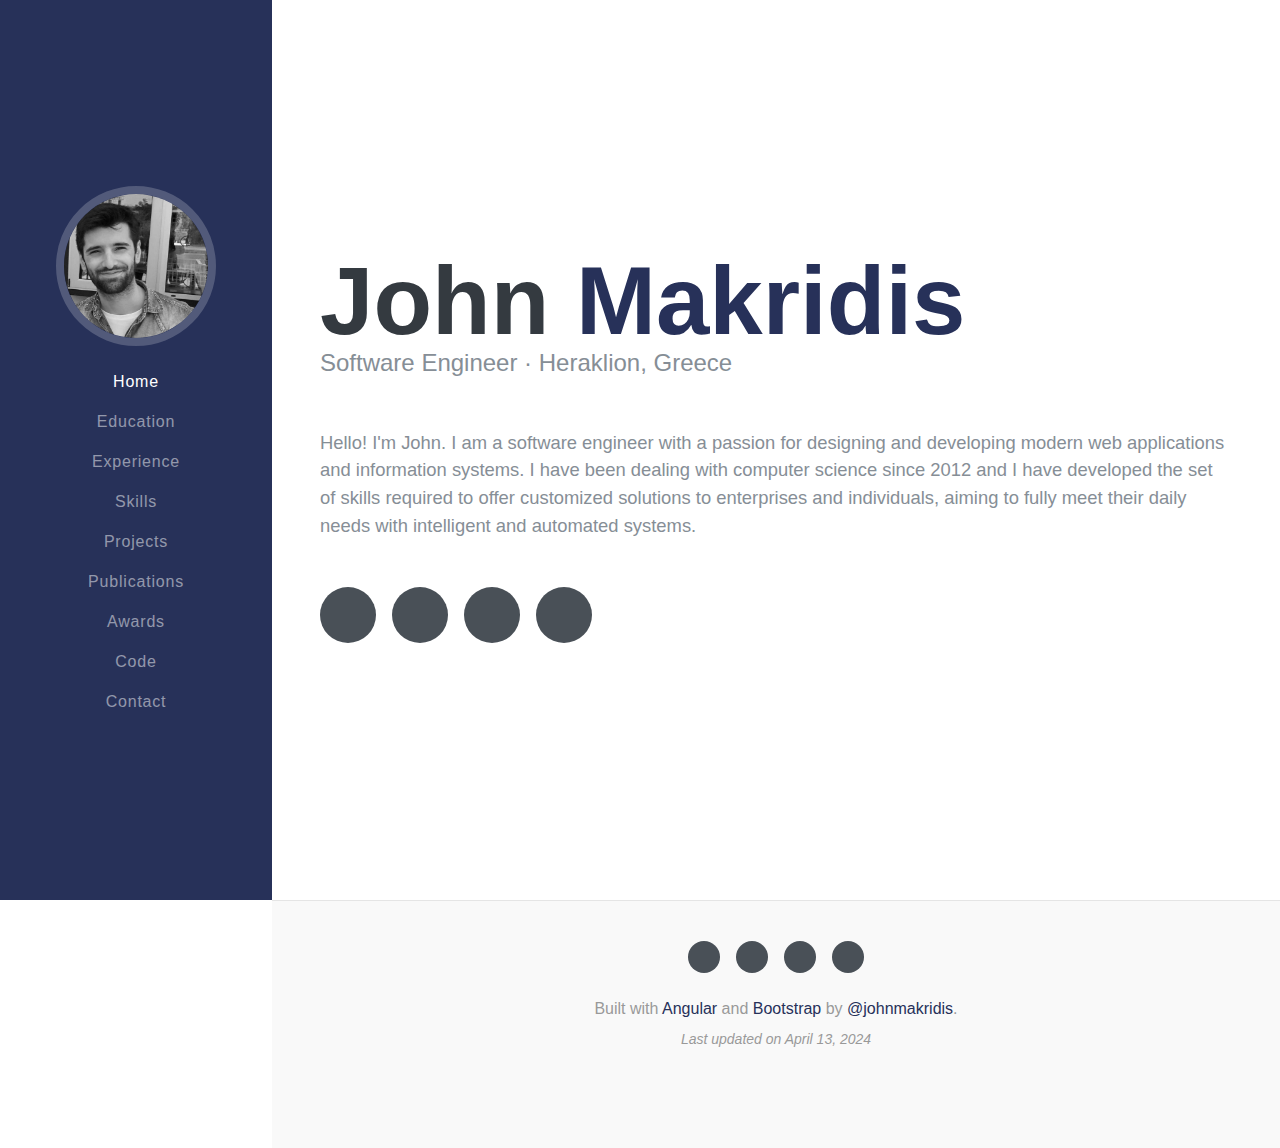
==== commit 4d7fbe2d: "minor: minor change" ====
--- a/index.html
+++ b/index.html
@@ -67,6 +67,6 @@
   <noscript><iframe src="https://www.googletagmanager.com/ns.html?id=GTM-MZ42CB6" height="0" width="0" style="display:none;visibility:hidden"></iframe></noscript>
   <!-- End Google Tag Manager (noscript) -->
 
-<script src="polyfills-RT5I6R6G.js" type="module"></script><script src="scripts-XSIQLAYT.js" defer></script><script src="main-FPGMVH3C.js" type="module"></script>
+<script src="polyfills-RT5I6R6G.js" type="module"></script><script src="scripts-XSIQLAYT.js" defer></script><script src="main-IXTUUF47.js" type="module"></script>
 
 <script id="ng-state" type="application/json">{"__nghData__":[{"t":{"0":"t0"},"c":{"0":[{"i":"t0","r":1}]}},{"t":{"1":"t6"},"c":{"1":[{"i":"t6","r":1}]}},{"t":{"0":"t3"},"c":{"0":[{"i":"t3","r":1}]}},{"c":{"1":[{"i":"c3637528712","r":1}]}}]}</script></body></html>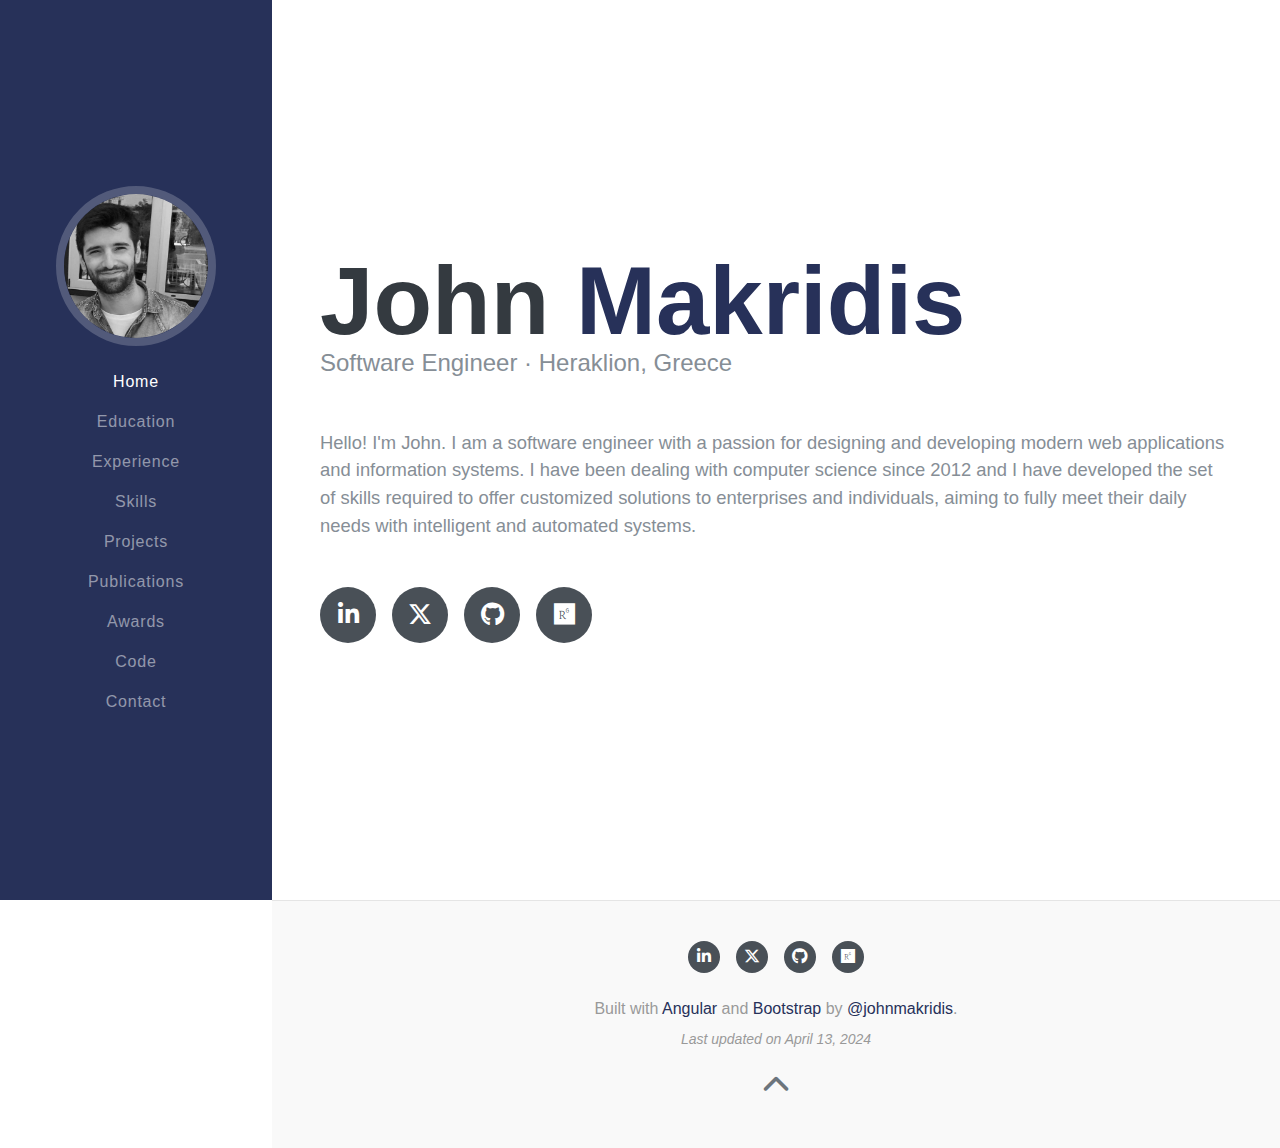
==== commit 209ca16c: "minor: minor changes" ====
--- a/index.html
+++ b/index.html
@@ -67,6 +67,6 @@
   <noscript><iframe src="https://www.googletagmanager.com/ns.html?id=GTM-MZ42CB6" height="0" width="0" style="display:none;visibility:hidden"></iframe></noscript>
   <!-- End Google Tag Manager (noscript) -->
 
-<script src="polyfills-RT5I6R6G.js" type="module"></script><script src="scripts-XSIQLAYT.js" defer></script><script src="main-IXTUUF47.js" type="module"></script>
+<script src="polyfills-RT5I6R6G.js" type="module"></script><script src="scripts-XSIQLAYT.js" defer></script><script src="main-UOLRVMXX.js" type="module"></script>
 
 <script id="ng-state" type="application/json">{"__nghData__":[{"t":{"0":"t0"},"c":{"0":[{"i":"t0","r":1}]}},{"t":{"1":"t6"},"c":{"1":[{"i":"t6","r":1}]}},{"t":{"0":"t3"},"c":{"0":[{"i":"t3","r":1}]}},{"c":{"1":[{"i":"c3637528712","r":1}]}}]}</script></body></html>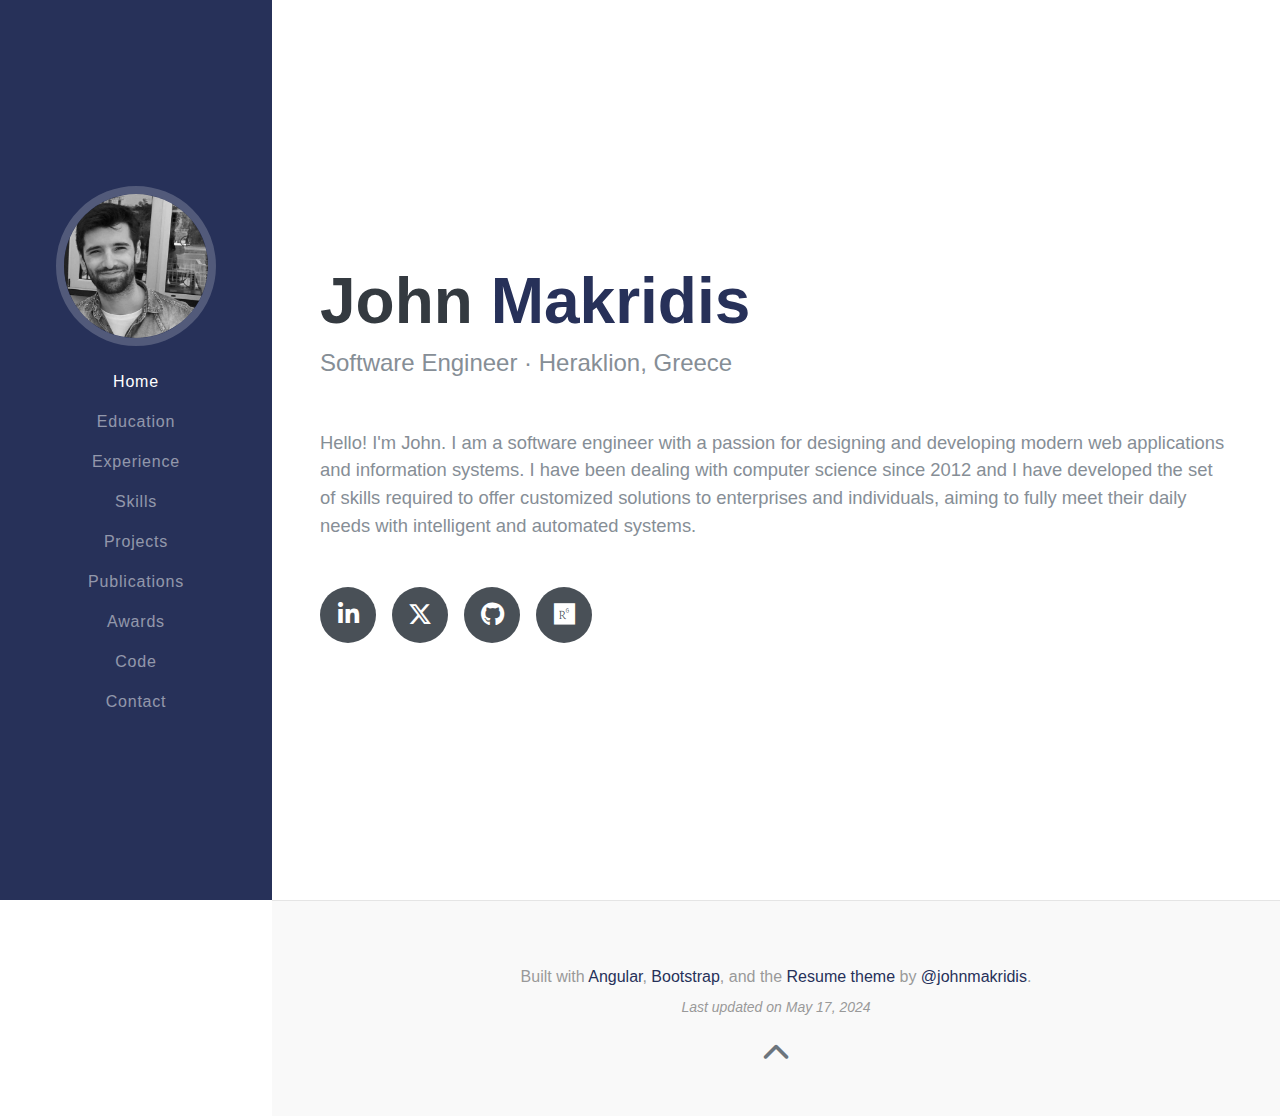
==== commit e1ca33cc: "minor: styling and awards" ====
--- a/index.html
+++ b/index.html
@@ -6,7 +6,7 @@
   <meta name="viewport" content="width=device-width, initial-scale=1, maximum-scale=1, user-scalable=no">
   <link rel="icon" type="image/x-icon" href="favicon.ico">
   <link rel="manifest" href="manifest.json">
-  <meta name="description" content="John Makridis is a software engineer from Greece specialized in design and development of web-based information systems and mobile applications.">
+  <meta name="description" content="John Makridis is a Software Engineer from Greece, specialized in the design and development of web-based information systems and mobile applications.">
 
   <!-- Mobile Meta Tags -->
   <meta name="mobile-web-app-capable" content="yes">
@@ -20,14 +20,14 @@
   <meta property="og:locale" content="en_US">
   <meta property="og:type" content="website">
   <meta property="og:title" content="John Makridis – Software Engineer, Greece">
-  <meta property="og:description" content="John Makridis is a software engineer from Greece specialized in design and development of web-based information systems and mobile applications.">
+  <meta property="og:description" content="John Makridis is a Software Engineer from Greece, specialized in the design and development of web-based information systems and mobile applications.">
   <meta property="og:url" content="https://johnmakridis.github.io/">
   <meta property="og:site_name" content="John Makridis">
   <meta property="og:image" content="https://johnmakridis.github.io/assets/img/john-makridis.jpg">
 
   <!-- Twitter Card Meta Tags -->
   <meta name="twitter:card" content="summary_large_image">
-  <meta name="twitter:description" content="John Makridis is a software engineer from Greece specialized in design and development of web-based information systems and mobile applications.">
+  <meta name="twitter:description" content="John Makridis is a Software Engineer from Greece, specialized in the design and development of web-based information systems and mobile applications.">
   <meta name="twitter:title" content="John Makridis – Software Engineer, Greece">
   <meta name="twitter:site" content="@john_makridis">
   <meta name="twitter:creator" content="@john_makridis">
@@ -55,18 +55,18 @@
 
   <meta name="google-site-verification" content="-NN5zfVChB0XoyIt1YRlXfd71ayCVXTXPBdJCn3e52I">
 
-<style>@charset "UTF-8";:root{--blue: #007bff;--indigo: #6610f2;--purple: #6f42c1;--pink: #e83e8c;--red: #dc3545;--orange: #fd7e14;--yellow: #ffc107;--green: #28a745;--teal: #20c997;--cyan: #17a2b8;--white: #fff;--gray: #6c757d;--gray-dark: #343a40;--primary: #007bff;--secondary: #6c757d;--success: #28a745;--info: #17a2b8;--warning: #ffc107;--danger: #dc3545;--light: #f8f9fa;--dark: #343a40;--breakpoint-xs: 0;--breakpoint-sm: 576px;--breakpoint-md: 768px;--breakpoint-lg: 992px;--breakpoint-xl: 1200px;--font-family-sans-serif: -apple-system, BlinkMacSystemFont, "Segoe UI", Roboto, "Helvetica Neue", Arial, "Noto Sans", "Liberation Sans", sans-serif, "Apple Color Emoji", "Segoe UI Emoji", "Segoe UI Symbol", "Noto Color Emoji";--font-family-monospace: SFMono-Regular, Menlo, Monaco, Consolas, "Liberation Mono", "Courier New", monospace}*,*:before,*:after{box-sizing:border-box}html{font-family:sans-serif;line-height:1.15;-webkit-text-size-adjust:100%;-webkit-tap-highlight-color:rgba(0,0,0,0)}footer,nav,section{display:block}body{margin:0;font-family:-apple-system,BlinkMacSystemFont,Segoe UI,Roboto,Helvetica Neue,Arial,Noto Sans,Liberation Sans,sans-serif,"Apple Color Emoji","Segoe UI Emoji",Segoe UI Symbol,"Noto Color Emoji";font-size:1rem;font-weight:400;line-height:1.5;color:#212529;text-align:left;background-color:#fff}h1{margin-top:0;margin-bottom:.5rem}p{margin-top:0;margin-bottom:1rem}ul{margin-top:0;margin-bottom:1rem}a{color:#007bff;text-decoration:none;background-color:transparent}a:hover{color:#0056b3;text-decoration:underline}img{vertical-align:middle;border-style:none}button{border-radius:0}button:focus:not(:focus-visible){outline:0}button{margin:0;font-family:inherit;font-size:inherit;line-height:inherit}button{overflow:visible}button{text-transform:none}button,[type=button]{-webkit-appearance:button}button:not(:disabled),[type=button]:not(:disabled){cursor:pointer}button::-moz-focus-inner,[type=button]::-moz-focus-inner{padding:0;border-style:none}h1{margin-bottom:.5rem;font-weight:500;line-height:1.2}h1{font-size:2.5rem}.lead{font-size:1.25rem;font-weight:300}.img-fluid{max-width:100%;height:auto}.container-fluid{width:100%;padding-right:15px;padding-left:15px;margin-right:auto;margin-left:auto}.collapse:not(.show){display:none}.nav-link{display:block;padding:.5rem 1rem}.nav-link:hover,.nav-link:focus{text-decoration:none}.navbar{position:relative;display:flex;flex-wrap:wrap;align-items:center;justify-content:space-between;padding:.5rem 1rem}.navbar-brand{display:inline-block;padding-top:.3125rem;padding-bottom:.3125rem;margin-right:1rem;font-size:1.25rem;line-height:inherit;white-space:nowrap}.navbar-brand:hover,.navbar-brand:focus{text-decoration:none}.navbar-nav{display:flex;flex-direction:column;padding-left:0;margin-bottom:0;list-style:none}.navbar-nav .nav-link{padding-right:0;padding-left:0}.navbar-collapse{flex-basis:100%;flex-grow:1;align-items:center}.navbar-toggler{padding:.25rem .75rem;font-size:1.25rem;line-height:1;background-color:transparent;border:1px solid transparent;border-radius:.25rem}.navbar-toggler:hover,.navbar-toggler:focus{text-decoration:none}.navbar-toggler-icon{display:inline-block;width:1.5em;height:1.5em;vertical-align:middle;content:"";background:50%/100% 100% no-repeat}@media (min-width: 992px){.navbar-expand-lg{flex-flow:row nowrap;justify-content:flex-start}.navbar-expand-lg .navbar-nav{flex-direction:row}.navbar-expand-lg .navbar-nav .nav-link{padding-right:.5rem;padding-left:.5rem}.navbar-expand-lg .navbar-collapse{display:flex!important;flex-basis:auto}.navbar-expand-lg .navbar-toggler{display:none}}.navbar-dark .navbar-brand{color:#fff}.navbar-dark .navbar-brand:hover,.navbar-dark .navbar-brand:focus{color:#fff}.navbar-dark .navbar-nav .nav-link{color:#ffffff80}.navbar-dark .navbar-nav .nav-link:hover,.navbar-dark .navbar-nav .nav-link:focus{color:#ffffffbf}.navbar-dark .navbar-nav .nav-link.active{color:#fff}.navbar-dark .navbar-toggler{color:#ffffff80;border-color:#ffffff1a}.navbar-dark .navbar-toggler-icon{background-image:url("data:image/svg+xml,%3csvg xmlns='http://www.w3.org/2000/svg' width='30' height='30' viewBox='0 0 30 30'%3e%3cpath stroke='rgba%28255, 255, 255, 0.5%29' stroke-linecap='round' stroke-miterlimit='10' stroke-width='2' d='M4 7h22M4 15h22M4 23h22'/%3e%3c/svg%3e")}.bg-primary{background-color:#007bff!important}.rounded-circle{border-radius:50%!important}.d-none{display:none!important}.d-block{display:block!important}.d-flex{display:flex!important}@media (min-width: 576px){.d-sm-none{display:none!important}}@media (min-width: 992px){.d-lg-none{display:none!important}.d-lg-block{display:block!important}}.align-items-center{align-items:center!important}.fixed-top{position:fixed;top:0;right:0;left:0;z-index:1030}.w-100{width:100%!important}.mb-0{margin-bottom:0!important}.mb-2{margin-bottom:.5rem!important}.mt-4{margin-top:1.5rem!important}.my-5{margin-top:3rem!important}.mb-5,.my-5{margin-bottom:3rem!important}.p-0{padding:0!important}.p-3{padding:1rem!important}.mx-auto{margin-right:auto!important}.mx-auto{margin-left:auto!important}@media (min-width: 992px){.p-lg-5{padding:3rem!important}}.font-italic{font-style:italic!important}.text-primary{color:#007bff!important}.text-muted{color:#6c757d!important}@media print{*,*:before,*:after{text-shadow:none!important;box-shadow:none!important}a:not(.btn){text-decoration:underline}img{page-break-inside:avoid}p{orphans:3;widows:3}@page{size:a3}body{min-width:992px!important}.navbar{display:none}}.fas,.fab{-moz-osx-font-smoothing:grayscale;-webkit-font-smoothing:antialiased;display:var(--fa-display, inline-block);font-style:normal;font-variant:normal;line-height:1;text-rendering:auto}.fas{font-family:"Font Awesome 6 Free"}.fab{font-family:"Font Awesome 6 Brands"}@-webkit-keyframes fa-beat{0%,90%{-webkit-transform:scale(1);transform:scale(1)}45%{-webkit-transform:scale(var(--fa-beat-scale, 1.25));transform:scale(var(--fa-beat-scale, 1.25))}}@-webkit-keyframes fa-bounce{0%{-webkit-transform:scale(1,1) translateY(0);transform:scale(1) translateY(0)}10%{-webkit-transform:scale(var(--fa-bounce-start-scale-x, 1.1),var(--fa-bounce-start-scale-y, .9)) translateY(0);transform:scale(var(--fa-bounce-start-scale-x, 1.1),var(--fa-bounce-start-scale-y, .9)) translateY(0)}30%{-webkit-transform:scale(var(--fa-bounce-jump-scale-x, .9),var(--fa-bounce-jump-scale-y, 1.1)) translateY(var(--fa-bounce-height, -.5em));transform:scale(var(--fa-bounce-jump-scale-x, .9),var(--fa-bounce-jump-scale-y, 1.1)) translateY(var(--fa-bounce-height, -.5em))}50%{-webkit-transform:scale(var(--fa-bounce-land-scale-x, 1.05),var(--fa-bounce-land-scale-y, .95)) translateY(0);transform:scale(var(--fa-bounce-land-scale-x, 1.05),var(--fa-bounce-land-scale-y, .95)) translateY(0)}57%{-webkit-transform:scale(1,1) translateY(var(--fa-bounce-rebound, -.125em));transform:scale(1) translateY(var(--fa-bounce-rebound, -.125em))}64%{-webkit-transform:scale(1,1) translateY(0);transform:scale(1) translateY(0)}to{-webkit-transform:scale(1,1) translateY(0);transform:scale(1) translateY(0)}}@-webkit-keyframes fa-fade{50%{opacity:var(--fa-fade-opacity, .4)}}@-webkit-keyframes fa-beat-fade{0%,to{opacity:var(--fa-beat-fade-opacity, .4);-webkit-transform:scale(1);transform:scale(1)}50%{opacity:1;-webkit-transform:scale(var(--fa-beat-fade-scale, 1.125));transform:scale(var(--fa-beat-fade-scale, 1.125))}}@-webkit-keyframes fa-flip{50%{-webkit-transform:rotate3d(var(--fa-flip-x, 0),var(--fa-flip-y, 1),var(--fa-flip-z, 0),var(--fa-flip-angle, -180deg));transform:rotate3d(var(--fa-flip-x, 0),var(--fa-flip-y, 1),var(--fa-flip-z, 0),var(--fa-flip-angle, -180deg))}}@-webkit-keyframes fa-shake{0%{-webkit-transform:rotate(-15deg);transform:rotate(-15deg)}4%{-webkit-transform:rotate(15deg);transform:rotate(15deg)}8%,24%{-webkit-transform:rotate(-18deg);transform:rotate(-18deg)}12%,28%{-webkit-transform:rotate(18deg);transform:rotate(18deg)}16%{-webkit-transform:rotate(-22deg);transform:rotate(-22deg)}20%{-webkit-transform:rotate(22deg);transform:rotate(22deg)}32%{-webkit-transform:rotate(-12deg);transform:rotate(-12deg)}36%{-webkit-transform:rotate(12deg);transform:rotate(12deg)}40%,to{-webkit-transform:rotate(0deg);transform:rotate(0)}}@-webkit-keyframes fa-spin{0%{-webkit-transform:rotate(0deg);transform:rotate(0)}to{-webkit-transform:rotate(360deg);transform:rotate(360deg)}}.fa-chevron-up:before{content:"\f077"}:root{--fa-style-family-brands: "Font Awesome 6 Brands";--fa-font-brands: normal 400 1em/1 "Font Awesome 6 Brands"}@font-face{font-family:"Font Awesome 6 Brands";font-style:normal;font-weight:400;font-display:block;src:url("./media/fa-brands-400-4RSXLDQT.woff2") format("woff2"),url("./media/fa-brands-400-RP3MZ4AX.ttf") format("truetype")}.fab{font-weight:400}.fa-linkedin-in:before{content:"\f0e1"}.fa-researchgate:before{content:"\f4f8"}.fa-x-twitter:before{content:"\e61b"}.fa-github:before{content:"\f09b"}:root{--fa-style-family-classic: "Font Awesome 6 Free";--fa-font-regular: normal 400 1em/1 "Font Awesome 6 Free"}@font-face{font-family:"Font Awesome 6 Free";font-style:normal;font-weight:400;font-display:block;src:url("./media/fa-regular-400-6ODLNN6G.woff2") format("woff2"),url("./media/fa-regular-400-VE33OVPX.ttf") format("truetype")}:root{--fa-style-family-classic: "Font Awesome 6 Free";--fa-font-solid: normal 900 1em/1 "Font Awesome 6 Free"}@font-face{font-family:"Font Awesome 6 Free";font-style:normal;font-weight:900;font-display:block;src:url("./media/fa-solid-900-ZZETRIYD.woff2") format("woff2"),url("./media/fa-solid-900-BALFL4QR.ttf") format("truetype")}.fas{font-weight:900}body{font-family:Muli,-apple-system,BlinkMacSystemFont,Segoe UI,Roboto,Helvetica Neue,Arial,sans-serif,"Apple Color Emoji","Segoe UI Emoji",Segoe UI Symbol,"Noto Color Emoji";padding-top:54px;color:#868e96}@media (min-width: 992px){body{padding-top:0;padding-left:17rem}}h1{font-family:Saira Extra Condensed,-apple-system,BlinkMacSystemFont,Segoe UI,Roboto,Helvetica Neue,Arial,sans-serif,"Apple Color Emoji","Segoe UI Emoji",Segoe UI Symbol,"Noto Color Emoji";font-weight:700;color:#343a40}h1{font-size:6rem;line-height:5.5rem}p.lead{font-size:1.15rem;font-weight:400}.subheading{font-weight:500;font-family:Saira Extra Condensed,-apple-system,BlinkMacSystemFont,Segoe UI,Roboto,Helvetica Neue,Arial,sans-serif,"Apple Color Emoji","Segoe UI Emoji",Segoe UI Symbol,"Noto Color Emoji";font-size:1.5rem}.social-icons a{display:inline-block;height:3.5rem;width:3.5rem;background-color:#495057;color:#fff!important;border-radius:100%;text-align:center;font-size:1.5rem;line-height:3.5rem;margin-right:1rem}.social-icons a:last-child{margin-right:0}.social-icons a:hover{background-color:#273159}#sideNav .navbar-nav .nav-item .nav-link{font-weight:400;letter-spacing:.05rem}#sideNav .navbar-toggler:focus{outline-color:#3e4e8e}@media (min-width: 992px){#sideNav{text-align:center;position:fixed;top:0;left:0;display:flex;flex-direction:column;width:17rem;height:100vh}#sideNav .navbar-brand{display:flex;margin:auto auto 0;padding:.5rem}#sideNav .navbar-brand .img-profile{max-width:10rem;max-height:10rem;border:.5rem solid rgba(255,255,255,.2)}#sideNav .navbar-collapse{display:flex;align-items:flex-start;flex-grow:0;width:100%;margin-bottom:auto}#sideNav .navbar-collapse .navbar-nav{flex-direction:column;width:100%}#sideNav .navbar-collapse .navbar-nav .nav-item,#sideNav .navbar-collapse .navbar-nav .nav-item .nav-link{display:block}}section.resume-section{padding-top:2rem!important;padding-bottom:2rem!important;max-width:75rem}@media (min-width: 768px){section.resume-section{min-height:100vh}}@media (min-width: 992px){section.resume-section{padding-top:3rem!important;padding-bottom:3rem!important}}.bg-primary{background-color:#273159!important}.text-primary{color:#273159!important}a{color:#273159}a:hover,a:focus,a:active{color:#101424}.font-size-14{font-size:14px!important}.page-content{min-height:100vh}button.navbar-toggler{font-size:18px;padding:.25rem;border:none}.footer{padding:2.5rem 0;color:#999;text-align:center;background-color:#f9f9f9;border-top:.05rem solid #e5e5e5}.footer .social-icons a{height:2rem;width:2rem;font-size:1rem;line-height:2rem}.footer .back-to-top{font-size:1.75rem}@media only screen and (max-width: 1024px){h1.heading-fullname{font-size:3rem}section.resume-section.about-section{padding-top:1rem!important}a{overflow:hidden;text-overflow:ellipsis}}@media (max-width: 991.98px){.about-image-mobile{text-align:left}}@media (max-width: 767.98px){.about-image-mobile{text-align:center}}
-</style><link rel="stylesheet" href="styles-3U5EEZNQ.css" media="print" onload="this.media='all'"><noscript><link rel="stylesheet" href="styles-3U5EEZNQ.css"></noscript></head>
+<style>@charset "UTF-8";:root{--blue: #007bff;--indigo: #6610f2;--purple: #6f42c1;--pink: #e83e8c;--red: #dc3545;--orange: #fd7e14;--yellow: #ffc107;--green: #28a745;--teal: #20c997;--cyan: #17a2b8;--white: #fff;--gray: #6c757d;--gray-dark: #343a40;--primary: #007bff;--secondary: #6c757d;--success: #28a745;--info: #17a2b8;--warning: #ffc107;--danger: #dc3545;--light: #f8f9fa;--dark: #343a40;--breakpoint-xs: 0;--breakpoint-sm: 576px;--breakpoint-md: 768px;--breakpoint-lg: 992px;--breakpoint-xl: 1200px;--font-family-sans-serif: -apple-system, BlinkMacSystemFont, "Segoe UI", Roboto, "Helvetica Neue", Arial, "Noto Sans", "Liberation Sans", sans-serif, "Apple Color Emoji", "Segoe UI Emoji", "Segoe UI Symbol", "Noto Color Emoji";--font-family-monospace: SFMono-Regular, Menlo, Monaco, Consolas, "Liberation Mono", "Courier New", monospace}*,*:before,*:after{box-sizing:border-box}html{font-family:sans-serif;line-height:1.15;-webkit-text-size-adjust:100%;-webkit-tap-highlight-color:rgba(0,0,0,0)}footer,nav,section{display:block}body{margin:0;font-family:-apple-system,BlinkMacSystemFont,Segoe UI,Roboto,Helvetica Neue,Arial,Noto Sans,Liberation Sans,sans-serif,"Apple Color Emoji","Segoe UI Emoji",Segoe UI Symbol,"Noto Color Emoji";font-size:1rem;font-weight:400;line-height:1.5;color:#212529;text-align:left;background-color:#fff}h1{margin-top:0;margin-bottom:.5rem}p{margin-top:0;margin-bottom:1rem}ul{margin-top:0;margin-bottom:1rem}a{color:#007bff;text-decoration:none;background-color:transparent}a:hover{color:#0056b3;text-decoration:underline}img{vertical-align:middle;border-style:none}button{border-radius:0}button:focus:not(:focus-visible){outline:0}button{margin:0;font-family:inherit;font-size:inherit;line-height:inherit}button{overflow:visible}button{text-transform:none}button,[type=button]{-webkit-appearance:button}button:not(:disabled),[type=button]:not(:disabled){cursor:pointer}button::-moz-focus-inner,[type=button]::-moz-focus-inner{padding:0;border-style:none}h1{margin-bottom:.5rem;font-weight:500;line-height:1.2}h1{font-size:2.5rem}.lead{font-size:1.25rem;font-weight:300}.img-fluid{max-width:100%;height:auto}.container-fluid{width:100%;padding-right:15px;padding-left:15px;margin-right:auto;margin-left:auto}.collapse:not(.show){display:none}.nav-link{display:block;padding:.5rem 1rem}.nav-link:hover,.nav-link:focus{text-decoration:none}.navbar{position:relative;display:flex;flex-wrap:wrap;align-items:center;justify-content:space-between;padding:.5rem 1rem}.navbar-brand{display:inline-block;padding-top:.3125rem;padding-bottom:.3125rem;margin-right:1rem;font-size:1.25rem;line-height:inherit;white-space:nowrap}.navbar-brand:hover,.navbar-brand:focus{text-decoration:none}.navbar-nav{display:flex;flex-direction:column;padding-left:0;margin-bottom:0;list-style:none}.navbar-nav .nav-link{padding-right:0;padding-left:0}.navbar-collapse{flex-basis:100%;flex-grow:1;align-items:center}.navbar-toggler{padding:.25rem .75rem;font-size:1.25rem;line-height:1;background-color:transparent;border:1px solid transparent;border-radius:.25rem}.navbar-toggler:hover,.navbar-toggler:focus{text-decoration:none}.navbar-toggler-icon{display:inline-block;width:1.5em;height:1.5em;vertical-align:middle;content:"";background:50%/100% 100% no-repeat}@media (min-width: 992px){.navbar-expand-lg{flex-flow:row nowrap;justify-content:flex-start}.navbar-expand-lg .navbar-nav{flex-direction:row}.navbar-expand-lg .navbar-nav .nav-link{padding-right:.5rem;padding-left:.5rem}.navbar-expand-lg .navbar-collapse{display:flex!important;flex-basis:auto}.navbar-expand-lg .navbar-toggler{display:none}}.navbar-dark .navbar-brand{color:#fff}.navbar-dark .navbar-brand:hover,.navbar-dark .navbar-brand:focus{color:#fff}.navbar-dark .navbar-nav .nav-link{color:#ffffff80}.navbar-dark .navbar-nav .nav-link:hover,.navbar-dark .navbar-nav .nav-link:focus{color:#ffffffbf}.navbar-dark .navbar-nav .nav-link.active{color:#fff}.navbar-dark .navbar-toggler{color:#ffffff80;border-color:#ffffff1a}.navbar-dark .navbar-toggler-icon{background-image:url("data:image/svg+xml,%3csvg xmlns='http://www.w3.org/2000/svg' width='30' height='30' viewBox='0 0 30 30'%3e%3cpath stroke='rgba%28255, 255, 255, 0.5%29' stroke-linecap='round' stroke-miterlimit='10' stroke-width='2' d='M4 7h22M4 15h22M4 23h22'/%3e%3c/svg%3e")}.bg-primary{background-color:#007bff!important}.rounded-circle{border-radius:50%!important}.d-none{display:none!important}.d-block{display:block!important}.d-flex{display:flex!important}@media (min-width: 576px){.d-sm-none{display:none!important}}@media (min-width: 992px){.d-lg-none{display:none!important}.d-lg-block{display:block!important}}.align-items-center{align-items:center!important}.fixed-top{position:fixed;top:0;right:0;left:0;z-index:1030}.w-100{width:100%!important}.mb-0{margin-bottom:0!important}.mb-2{margin-bottom:.5rem!important}.mt-4{margin-top:1.5rem!important}.my-5{margin-top:3rem!important}.mb-5,.my-5{margin-bottom:3rem!important}.p-0{padding:0!important}.p-3{padding:1rem!important}.mx-auto{margin-right:auto!important}.mx-auto{margin-left:auto!important}@media (min-width: 992px){.p-lg-5{padding:3rem!important}}.font-italic{font-style:italic!important}.text-primary{color:#007bff!important}.text-muted{color:#6c757d!important}@media print{*,*:before,*:after{text-shadow:none!important;box-shadow:none!important}a:not(.btn){text-decoration:underline}img{page-break-inside:avoid}p{orphans:3;widows:3}@page{size:a3}body{min-width:992px!important}.navbar{display:none}}.fas,.fab{-moz-osx-font-smoothing:grayscale;-webkit-font-smoothing:antialiased;display:var(--fa-display, inline-block);font-style:normal;font-variant:normal;line-height:1;text-rendering:auto}.fas{font-family:"Font Awesome 6 Free"}.fab{font-family:"Font Awesome 6 Brands"}@-webkit-keyframes fa-beat{0%,90%{-webkit-transform:scale(1);transform:scale(1)}45%{-webkit-transform:scale(var(--fa-beat-scale, 1.25));transform:scale(var(--fa-beat-scale, 1.25))}}@-webkit-keyframes fa-bounce{0%{-webkit-transform:scale(1,1) translateY(0);transform:scale(1) translateY(0)}10%{-webkit-transform:scale(var(--fa-bounce-start-scale-x, 1.1),var(--fa-bounce-start-scale-y, .9)) translateY(0);transform:scale(var(--fa-bounce-start-scale-x, 1.1),var(--fa-bounce-start-scale-y, .9)) translateY(0)}30%{-webkit-transform:scale(var(--fa-bounce-jump-scale-x, .9),var(--fa-bounce-jump-scale-y, 1.1)) translateY(var(--fa-bounce-height, -.5em));transform:scale(var(--fa-bounce-jump-scale-x, .9),var(--fa-bounce-jump-scale-y, 1.1)) translateY(var(--fa-bounce-height, -.5em))}50%{-webkit-transform:scale(var(--fa-bounce-land-scale-x, 1.05),var(--fa-bounce-land-scale-y, .95)) translateY(0);transform:scale(var(--fa-bounce-land-scale-x, 1.05),var(--fa-bounce-land-scale-y, .95)) translateY(0)}57%{-webkit-transform:scale(1,1) translateY(var(--fa-bounce-rebound, -.125em));transform:scale(1) translateY(var(--fa-bounce-rebound, -.125em))}64%{-webkit-transform:scale(1,1) translateY(0);transform:scale(1) translateY(0)}to{-webkit-transform:scale(1,1) translateY(0);transform:scale(1) translateY(0)}}@-webkit-keyframes fa-fade{50%{opacity:var(--fa-fade-opacity, .4)}}@-webkit-keyframes fa-beat-fade{0%,to{opacity:var(--fa-beat-fade-opacity, .4);-webkit-transform:scale(1);transform:scale(1)}50%{opacity:1;-webkit-transform:scale(var(--fa-beat-fade-scale, 1.125));transform:scale(var(--fa-beat-fade-scale, 1.125))}}@-webkit-keyframes fa-flip{50%{-webkit-transform:rotate3d(var(--fa-flip-x, 0),var(--fa-flip-y, 1),var(--fa-flip-z, 0),var(--fa-flip-angle, -180deg));transform:rotate3d(var(--fa-flip-x, 0),var(--fa-flip-y, 1),var(--fa-flip-z, 0),var(--fa-flip-angle, -180deg))}}@-webkit-keyframes fa-shake{0%{-webkit-transform:rotate(-15deg);transform:rotate(-15deg)}4%{-webkit-transform:rotate(15deg);transform:rotate(15deg)}8%,24%{-webkit-transform:rotate(-18deg);transform:rotate(-18deg)}12%,28%{-webkit-transform:rotate(18deg);transform:rotate(18deg)}16%{-webkit-transform:rotate(-22deg);transform:rotate(-22deg)}20%{-webkit-transform:rotate(22deg);transform:rotate(22deg)}32%{-webkit-transform:rotate(-12deg);transform:rotate(-12deg)}36%{-webkit-transform:rotate(12deg);transform:rotate(12deg)}40%,to{-webkit-transform:rotate(0deg);transform:rotate(0)}}@-webkit-keyframes fa-spin{0%{-webkit-transform:rotate(0deg);transform:rotate(0)}to{-webkit-transform:rotate(360deg);transform:rotate(360deg)}}.fa-chevron-up:before{content:"\f077"}:root{--fa-style-family-brands: "Font Awesome 6 Brands";--fa-font-brands: normal 400 1em/1 "Font Awesome 6 Brands"}@font-face{font-family:"Font Awesome 6 Brands";font-style:normal;font-weight:400;font-display:block;src:url("./media/fa-brands-400-4RSXLDQT.woff2") format("woff2"),url("./media/fa-brands-400-RP3MZ4AX.ttf") format("truetype")}.fab{font-weight:400}.fa-linkedin-in:before{content:"\f0e1"}.fa-researchgate:before{content:"\f4f8"}.fa-x-twitter:before{content:"\e61b"}.fa-github:before{content:"\f09b"}:root{--fa-style-family-classic: "Font Awesome 6 Free";--fa-font-regular: normal 400 1em/1 "Font Awesome 6 Free"}@font-face{font-family:"Font Awesome 6 Free";font-style:normal;font-weight:400;font-display:block;src:url("./media/fa-regular-400-6ODLNN6G.woff2") format("woff2"),url("./media/fa-regular-400-VE33OVPX.ttf") format("truetype")}:root{--fa-style-family-classic: "Font Awesome 6 Free";--fa-font-solid: normal 900 1em/1 "Font Awesome 6 Free"}@font-face{font-family:"Font Awesome 6 Free";font-style:normal;font-weight:900;font-display:block;src:url("./media/fa-solid-900-ZZETRIYD.woff2") format("woff2"),url("./media/fa-solid-900-BALFL4QR.ttf") format("truetype")}.fas{font-weight:900}body{font-family:Muli,-apple-system,BlinkMacSystemFont,Segoe UI,Roboto,Helvetica Neue,Arial,sans-serif,"Apple Color Emoji","Segoe UI Emoji",Segoe UI Symbol,"Noto Color Emoji";padding-top:54px;color:#868e96}@media (min-width: 992px){body{padding-top:0;padding-left:17rem}}h1{font-family:Saira Extra Condensed,-apple-system,BlinkMacSystemFont,Segoe UI,Roboto,Helvetica Neue,Arial,sans-serif,"Apple Color Emoji","Segoe UI Emoji",Segoe UI Symbol,"Noto Color Emoji";font-weight:700;color:#343a40}h1{font-size:6rem;line-height:5.5rem}p.lead{font-size:1.15rem;font-weight:400}.subheading{font-weight:500;font-family:Saira Extra Condensed,-apple-system,BlinkMacSystemFont,Segoe UI,Roboto,Helvetica Neue,Arial,sans-serif,"Apple Color Emoji","Segoe UI Emoji",Segoe UI Symbol,"Noto Color Emoji";font-size:1.5rem}.social-icons a{display:inline-block;height:3.5rem;width:3.5rem;background-color:#495057;color:#fff!important;border-radius:100%;text-align:center;font-size:1.5rem;line-height:3.5rem;margin-right:1rem}.social-icons a:last-child{margin-right:0}.social-icons a:hover{background-color:#273159}#sideNav .navbar-nav .nav-item .nav-link{font-weight:400;letter-spacing:.05rem}#sideNav .navbar-toggler:focus{outline-color:#3e4e8e}@media (min-width: 992px){#sideNav{text-align:center;position:fixed;top:0;left:0;display:flex;flex-direction:column;width:17rem;height:100vh}#sideNav .navbar-brand{display:flex;margin:auto auto 0;padding:.5rem}#sideNav .navbar-brand .img-profile{max-width:10rem;max-height:10rem;border:.5rem solid rgba(255,255,255,.2)}#sideNav .navbar-collapse{display:flex;align-items:flex-start;flex-grow:0;width:100%;margin-bottom:auto}#sideNav .navbar-collapse .navbar-nav{flex-direction:column;width:100%}#sideNav .navbar-collapse .navbar-nav .nav-item,#sideNav .navbar-collapse .navbar-nav .nav-item .nav-link{display:block}}section.resume-section{padding-top:2rem!important;padding-bottom:2rem!important;max-width:75rem}@media (min-width: 768px){section.resume-section{min-height:100vh}}@media (min-width: 992px){section.resume-section{padding-top:3rem!important;padding-bottom:3rem!important}}.bg-primary{background-color:#273159!important}.text-primary{color:#273159!important}a{color:#273159}a:hover,a:focus,a:active{color:#101424}.font-size-14{font-size:14px!important}h1.heading-fullname{font-size:4rem}.page-content{min-height:100vh}button.navbar-toggler{font-size:18px;padding:.25rem;border:none}.footer{padding:2.5rem 0;color:#999;text-align:center;background-color:#f9f9f9;border-top:.05rem solid #e5e5e5}.footer .back-to-top{font-size:1.75rem}@media only screen and (max-width: 1024px){h1.heading-fullname{font-size:3rem}section.resume-section.about-section{padding-top:1rem!important}a{overflow:hidden;text-overflow:ellipsis}}@media (max-width: 991.98px){.about-image-mobile{text-align:left}}@media (max-width: 767.98px){.about-image-mobile{text-align:center}}
+</style><link rel="stylesheet" href="styles-6OJ52E76.css" media="print" onload="this.media='all'"><noscript><link rel="stylesheet" href="styles-6OJ52E76.css"></noscript><link rel="modulepreload" href="chunk-ERKQ57OH.js"></head>
 
 <body><!--nghm-->
   <noscript>Please enable JavaScript to continue using this application.</noscript>
 
-  <app-root _nghost-ng-c2966266788 ng-version="17.3.2" ngh="3" ng-server-context="ssg"><app-sidebar _ngcontent-ng-c2966266788 _nghost-ng-c2252939538 ngh="0"><nav _ngcontent-ng-c2252939538 id="sideNav" class="navbar navbar-expand-lg navbar-dark bg-primary fixed-top"><a _ngcontent-ng-c2252939538 href="/" class="navbar-brand js-scroll-trigger"><span _ngcontent-ng-c2252939538 itemprop="name" class="d-block d-lg-none"><!--ngetn--></span><span _ngcontent-ng-c2252939538 class="d-none d-lg-block"><img _ngcontent-ng-c2252939538 itemprop="image" src="assets/img/john-makridis.jpg" alt="John Makridis" class="img-fluid img-profile rounded-circle mx-auto mb-2"></span></a><button _ngcontent-ng-c2252939538 type="button" data-toggle="collapse" data-target="#navbarSupportedContent" aria-controls="navbarSupportedContent" aria-expanded="false" aria-label="Toggle navigation" class="navbar-toggler"><span _ngcontent-ng-c2252939538 class="navbar-toggler-icon"></span></button><div _ngcontent-ng-c2252939538 id="navbarSupportedContent" class="collapse navbar-collapse"><ul _ngcontent-ng-c2252939538 class="navbar-nav"><li _ngcontent-ng-c2252939538 class="nav-item"><a _ngcontent-ng-c2252939538 routerlinkactive="active" class="nav-link nav-link-about js-scroll-trigger active" href="/">Home</a></li><li _ngcontent-ng-c2252939538 class="nav-item"><a _ngcontent-ng-c2252939538 routerlinkactive="active" class="nav-link nav-link-education js-scroll-trigger" href="/education">Education</a></li><li _ngcontent-ng-c2252939538 class="nav-item"><a _ngcontent-ng-c2252939538 routerlinkactive="active" class="nav-link nav-link-experience js-scroll-trigger" href="/experience">Experience</a></li><li _ngcontent-ng-c2252939538 class="nav-item"><a _ngcontent-ng-c2252939538 routerlinkactive="active" class="nav-link nav-link-skills js-scroll-trigger" href="/skills">Skills</a></li><li _ngcontent-ng-c2252939538 class="nav-item"><a _ngcontent-ng-c2252939538 routerlinkactive="active" class="nav-link nav-link-projects js-scroll-trigger" href="/projects">Projects</a></li><li _ngcontent-ng-c2252939538 class="nav-item"><a _ngcontent-ng-c2252939538 routerlinkactive="active" class="nav-link nav-link-publications js-scroll-trigger" href="/publications">Publications</a></li><li _ngcontent-ng-c2252939538 class="nav-item"><a _ngcontent-ng-c2252939538 routerlinkactive="active" class="nav-link nav-link-awards js-scroll-trigger" href="/awards">Awards</a></li><li _ngcontent-ng-c2252939538 class="nav-item"><a _ngcontent-ng-c2252939538 routerlinkactive="active" class="nav-link nav-link-code js-scroll-trigger" href="/code">Code</a></li><li _ngcontent-ng-c2252939538 class="nav-item"><a _ngcontent-ng-c2252939538 routerlinkactive="active" class="nav-link nav-link-contact js-scroll-trigger" href="/contact">Contact</a></li></ul></div></nav><!----></app-sidebar><router-outlet _ngcontent-ng-c2966266788></router-outlet><app-home-page _nghost-ng-c3637528712 ngh="1"><div _ngcontent-ng-c3637528712 class="container-fluid p-0 page-content"><section _ngcontent-ng-c3637528712 id="about" class="resume-section p-3 p-lg-5 d-flex align-items-center about-section"><div _ngcontent-ng-c3637528712 class="w-100"><div _ngcontent-ng-c3637528712 class="my-5 about-image-mobile d-sm-none d-block"><a _ngcontent-ng-c3637528712 href="/"><img _ngcontent-ng-c3637528712 src="assets/img/john-makridis.jpg" width="150" height="150" alt="John Makridis" class="img-fluid rounded-circle"></a></div><h1 _ngcontent-ng-c3637528712 class="mb-0 heading-fullname">John <span _ngcontent-ng-c3637528712 class="text-primary">Makridis</span></h1><div _ngcontent-ng-c3637528712 class="subheading mb-5"><span _ngcontent-ng-c3637528712 itemprop="jobTitle"><!--ngetn--></span> · <span _ngcontent-ng-c3637528712 itemprop="address"><!--ngetn--></span></div><p _ngcontent-ng-c3637528712 class="lead mb-5"><!--ngetn--></p><div _ngcontent-ng-c3637528712 class="social-icons"><a _ngcontent-ng-c3637528712 target="_blank" rel="noreferrer" data-toggle="tooltip" data-placement="bottom" title="LinkedIn Profile" class="linkedin" href><i _ngcontent-ng-c3637528712 class="fab fa-linkedin-in"></i></a><a _ngcontent-ng-c3637528712 target="_blank" rel="noreferrer" data-toggle="tooltip" data-placement="bottom" title="X Profile" class="twitter" href><i _ngcontent-ng-c3637528712 class="fab fa-x-twitter"></i></a><a _ngcontent-ng-c3637528712 target="_blank" rel="noreferrer" data-toggle="tooltip" data-placement="bottom" title="GitHub Profile" class="github" href><i _ngcontent-ng-c3637528712 class="fab fa-github"></i></a><a _ngcontent-ng-c3637528712 target="_blank" rel="noreferrer" data-toggle="tooltip" data-placement="bottom" title="ResearchGate Profile" class="researchgate" href><i _ngcontent-ng-c3637528712 class="fab fa-researchgate"></i></a></div></div></section><!----></div></app-home-page><!----><app-footer _ngcontent-ng-c2966266788 _nghost-ng-c1614976238 ngh="2"><div _ngcontent-ng-c1614976238 class="container-fluid p-0"><footer _ngcontent-ng-c1614976238 class="footer"><div _ngcontent-ng-c1614976238 class="social-icons"><a _ngcontent-ng-c1614976238 target="_blank" rel="noreferrer" data-toggle="tooltip" data-placement="top" title="LinkedIn Profile" class="linkedin" href><i _ngcontent-ng-c1614976238 class="fab fa-linkedin-in"></i></a><a _ngcontent-ng-c1614976238 target="_blank" rel="noreferrer" data-toggle="tooltip" data-placement="bottom" title="X Profile" class="twitter" href><i _ngcontent-ng-c1614976238 class="fab fa-x-twitter"></i></a><a _ngcontent-ng-c1614976238 target="_blank" rel="noreferrer" data-toggle="tooltip" data-placement="top" title="GitHub Profile" class="github" href><i _ngcontent-ng-c1614976238 class="fab fa-github"></i></a><a _ngcontent-ng-c1614976238 target="_blank" rel="noreferrer" data-toggle="tooltip" data-placement="top" title="ResearchGate Profile" class="researchgate" href><i _ngcontent-ng-c1614976238 class="fab fa-researchgate"></i></a></div><p _ngcontent-ng-c1614976238 class="mt-4 mb-2">Built with <a _ngcontent-ng-c1614976238 href="https://angular.io/">Angular</a> and <a _ngcontent-ng-c1614976238 href="https://getbootstrap.com/">Bootstrap</a> by <a _ngcontent-ng-c1614976238 target="_blank" rel="noreferrer" href>@johnmakridis</a>. </p><p _ngcontent-ng-c1614976238 class="font-size-14 font-italic"> Last updated on April 13, 2024 </p><p _ngcontent-ng-c1614976238 class="mb-0"><a _ngcontent-ng-c1614976238 href="javascript:void(0)" data-toggle="tooltip" data-placement="bottom" title="Back to top" class="back-to-top"><i _ngcontent-ng-c1614976238 class="fas fa-chevron-up text-muted"></i></a></p></footer></div><!----></app-footer></app-root>
+  <app-root _nghost-ng-c1219076213 ng-version="17.3.2" ngh="3" ng-server-context="ssg"><app-sidebar _ngcontent-ng-c1219076213 _nghost-ng-c2252939538 ngh="0"><nav _ngcontent-ng-c2252939538 id="sideNav" class="navbar navbar-expand-lg navbar-dark bg-primary fixed-top"><a _ngcontent-ng-c2252939538 href="/" class="navbar-brand js-scroll-trigger"><span _ngcontent-ng-c2252939538 itemprop="name" class="d-block d-lg-none"><!--ngetn--></span><span _ngcontent-ng-c2252939538 class="d-none d-lg-block"><img _ngcontent-ng-c2252939538 itemprop="image" src="assets/img/john-makridis.jpg" alt="John Makridis" class="img-fluid img-profile rounded-circle mx-auto mb-2"></span></a><button _ngcontent-ng-c2252939538 type="button" data-toggle="collapse" data-target="#navbarSupportedContent" aria-controls="navbarSupportedContent" aria-expanded="false" aria-label="Toggle navigation" class="navbar-toggler"><span _ngcontent-ng-c2252939538 class="navbar-toggler-icon"></span></button><div _ngcontent-ng-c2252939538 id="navbarSupportedContent" class="collapse navbar-collapse"><ul _ngcontent-ng-c2252939538 class="navbar-nav"><li _ngcontent-ng-c2252939538 class="nav-item"><a _ngcontent-ng-c2252939538 routerlinkactive="active" class="nav-link nav-link-about js-scroll-trigger active" href="/">Home</a></li><li _ngcontent-ng-c2252939538 class="nav-item"><a _ngcontent-ng-c2252939538 routerlinkactive="active" class="nav-link nav-link-education js-scroll-trigger" href="/education">Education</a></li><li _ngcontent-ng-c2252939538 class="nav-item"><a _ngcontent-ng-c2252939538 routerlinkactive="active" class="nav-link nav-link-experience js-scroll-trigger" href="/experience">Experience</a></li><li _ngcontent-ng-c2252939538 class="nav-item"><a _ngcontent-ng-c2252939538 routerlinkactive="active" class="nav-link nav-link-skills js-scroll-trigger" href="/skills">Skills</a></li><li _ngcontent-ng-c2252939538 class="nav-item"><a _ngcontent-ng-c2252939538 routerlinkactive="active" class="nav-link nav-link-projects js-scroll-trigger" href="/projects">Projects</a></li><li _ngcontent-ng-c2252939538 class="nav-item"><a _ngcontent-ng-c2252939538 routerlinkactive="active" class="nav-link nav-link-publications js-scroll-trigger" href="/publications">Publications</a></li><li _ngcontent-ng-c2252939538 class="nav-item"><a _ngcontent-ng-c2252939538 routerlinkactive="active" class="nav-link nav-link-awards js-scroll-trigger" href="/awards">Awards</a></li><li _ngcontent-ng-c2252939538 class="nav-item"><a _ngcontent-ng-c2252939538 routerlinkactive="active" class="nav-link nav-link-code js-scroll-trigger" href="/code">Code</a></li><li _ngcontent-ng-c2252939538 class="nav-item"><a _ngcontent-ng-c2252939538 routerlinkactive="active" class="nav-link nav-link-contact js-scroll-trigger" href="/contact">Contact</a></li></ul></div></nav><!----></app-sidebar><router-outlet _ngcontent-ng-c1219076213></router-outlet><app-home-page _nghost-ng-c3142100711 ngh="1"><div _ngcontent-ng-c3142100711 class="container-fluid p-0 page-content"><section _ngcontent-ng-c3142100711 id="about" class="resume-section p-3 p-lg-5 d-flex align-items-center about-section"><div _ngcontent-ng-c3142100711 class="w-100"><div _ngcontent-ng-c3142100711 class="my-5 about-image-mobile d-sm-none d-block"><a _ngcontent-ng-c3142100711 href="/"><img _ngcontent-ng-c3142100711 src="assets/img/john-makridis.jpg" width="150" height="150" alt="John Makridis" class="img-fluid rounded-circle"></a></div><h1 _ngcontent-ng-c3142100711 class="mb-0 heading-fullname">John <span _ngcontent-ng-c3142100711 class="text-primary">Makridis</span></h1><div _ngcontent-ng-c3142100711 class="subheading mb-5"><span _ngcontent-ng-c3142100711 itemprop="jobTitle"><!--ngetn--></span> · <span _ngcontent-ng-c3142100711 itemprop="address"><!--ngetn--></span></div><p _ngcontent-ng-c3142100711 class="lead mb-5"><!--ngetn--></p><div _ngcontent-ng-c3142100711 class="social-icons"><a _ngcontent-ng-c3142100711 target="_blank" rel="noreferrer" data-toggle="tooltip" data-placement="bottom" title="LinkedIn Profile" class="linkedin" href><i _ngcontent-ng-c3142100711 class="fab fa-linkedin-in"></i></a><a _ngcontent-ng-c3142100711 target="_blank" rel="noreferrer" data-toggle="tooltip" data-placement="bottom" title="X Profile" class="twitter" href><i _ngcontent-ng-c3142100711 class="fab fa-x-twitter"></i></a><a _ngcontent-ng-c3142100711 target="_blank" rel="noreferrer" data-toggle="tooltip" data-placement="bottom" title="GitHub Profile" class="github" href><i _ngcontent-ng-c3142100711 class="fab fa-github"></i></a><a _ngcontent-ng-c3142100711 target="_blank" rel="noreferrer" data-toggle="tooltip" data-placement="bottom" title="ResearchGate Profile" class="researchgate" href><i _ngcontent-ng-c3142100711 class="fab fa-researchgate"></i></a></div></div></section><!----></div></app-home-page><!----><app-footer _ngcontent-ng-c1219076213 _nghost-ng-c1301535515 ngh="2"><div _ngcontent-ng-c1301535515 class="container-fluid p-0"><footer _ngcontent-ng-c1301535515 class="footer"><!----><p _ngcontent-ng-c1301535515 class="mt-4 mb-2">Built with <a _ngcontent-ng-c1301535515 href="https://angular.io/">Angular</a>, <a _ngcontent-ng-c1301535515 href="https://getbootstrap.com/">Bootstrap</a>, and the <a _ngcontent-ng-c1301535515 href="https://startbootstrap.com/theme/resume">Resume theme</a> by <a _ngcontent-ng-c1301535515 target="_blank" rel="noreferrer" href>@johnmakridis</a>. </p><p _ngcontent-ng-c1301535515 class="font-size-14 font-italic"> Last updated on May 17, 2024 </p><p _ngcontent-ng-c1301535515 class="mb-0"><a _ngcontent-ng-c1301535515 href="javascript:void(0)" data-toggle="tooltip" data-placement="bottom" title="Back to top" class="back-to-top"><i _ngcontent-ng-c1301535515 class="fas fa-chevron-up text-muted"></i></a></p></footer></div><!----></app-footer></app-root>
 
   <!-- Google Tag Manager (noscript) -->
   <noscript><iframe src="https://www.googletagmanager.com/ns.html?id=GTM-MZ42CB6" height="0" width="0" style="display:none;visibility:hidden"></iframe></noscript>
   <!-- End Google Tag Manager (noscript) -->
 
-<script src="polyfills-RT5I6R6G.js" type="module"></script><script src="scripts-XSIQLAYT.js" defer></script><script src="main-UOLRVMXX.js" type="module"></script>
+<script src="polyfills-RT5I6R6G.js" type="module"></script><script src="scripts-XSIQLAYT.js" defer></script><script src="main-3Y4PUKJO.js" type="module"></script>
 
-<script id="ng-state" type="application/json">{"__nghData__":[{"t":{"0":"t0"},"c":{"0":[{"i":"t0","r":1}]}},{"t":{"1":"t6"},"c":{"1":[{"i":"t6","r":1}]}},{"t":{"0":"t3"},"c":{"0":[{"i":"t3","r":1}]}},{"c":{"1":[{"i":"c3637528712","r":1}]}}]}</script></body></html>+<script id="ng-state" type="application/json">{"__nghData__":[{"t":{"0":"t0"},"c":{"0":[{"i":"t0","r":1}]}},{"t":{"1":"t7"},"c":{"1":[{"i":"t7","r":1}]}},{"t":{"0":"t3"},"c":{"0":[{"i":"t3","r":1,"t":{"2":"t4"},"c":{"2":[]}}]}},{"c":{"1":[{"i":"c3142100711","r":1}]}}]}</script></body></html>--- a/styles-6OJ52E76.css
+++ b/styles-6OJ52E76.css
@@ -0,0 +1 @@
+@charset "UTF-8";:root{--blue: #007bff;--indigo: #6610f2;--purple: #6f42c1;--pink: #e83e8c;--red: #dc3545;--orange: #fd7e14;--yellow: #ffc107;--green: #28a745;--teal: #20c997;--cyan: #17a2b8;--white: #fff;--gray: #6c757d;--gray-dark: #343a40;--primary: #007bff;--secondary: #6c757d;--success: #28a745;--info: #17a2b8;--warning: #ffc107;--danger: #dc3545;--light: #f8f9fa;--dark: #343a40;--breakpoint-xs: 0;--breakpoint-sm: 576px;--breakpoint-md: 768px;--breakpoint-lg: 992px;--breakpoint-xl: 1200px;--font-family-sans-serif: -apple-system, BlinkMacSystemFont, "Segoe UI", Roboto, "Helvetica Neue", Arial, "Noto Sans", "Liberation Sans", sans-serif, "Apple Color Emoji", "Segoe UI Emoji", "Segoe UI Symbol", "Noto Color Emoji";--font-family-monospace: SFMono-Regular, Menlo, Monaco, Consolas, "Liberation Mono", "Courier New", monospace}*,*:before,*:after{box-sizing:border-box}html{font-family:sans-serif;line-height:1.15;-webkit-text-size-adjust:100%;-webkit-tap-highlight-color:rgba(0,0,0,0)}article,aside,figcaption,figure,footer,header,hgroup,main,nav,section{display:block}body{margin:0;font-family:-apple-system,BlinkMacSystemFont,Segoe UI,Roboto,Helvetica Neue,Arial,Noto Sans,Liberation Sans,sans-serif,"Apple Color Emoji","Segoe UI Emoji",Segoe UI Symbol,"Noto Color Emoji";font-size:1rem;font-weight:400;line-height:1.5;color:#212529;text-align:left;background-color:#fff}[tabindex="-1"]:focus:not(:focus-visible){outline:0!important}hr{box-sizing:content-box;height:0;overflow:visible}h1,h2,h3,h4,h5,h6{margin-top:0;margin-bottom:.5rem}p{margin-top:0;margin-bottom:1rem}abbr[title],abbr[data-original-title]{text-decoration:underline;text-decoration:underline dotted;cursor:help;border-bottom:0;text-decoration-skip-ink:none}address{margin-bottom:1rem;font-style:normal;line-height:inherit}ol,ul,dl{margin-top:0;margin-bottom:1rem}ol ol,ul ul,ol ul,ul ol{margin-bottom:0}dt{font-weight:700}dd{margin-bottom:.5rem;margin-left:0}blockquote{margin:0 0 1rem}b,strong{font-weight:bolder}small{font-size:80%}sub,sup{position:relative;font-size:75%;line-height:0;vertical-align:baseline}sub{bottom:-.25em}sup{top:-.5em}a{color:#007bff;text-decoration:none;background-color:transparent}a:hover{color:#0056b3;text-decoration:underline}a:not([href]):not([class]){color:inherit;text-decoration:none}a:not([href]):not([class]):hover{color:inherit;text-decoration:none}pre,code,kbd,samp{font-family:SFMono-Regular,Menlo,Monaco,Consolas,Liberation Mono,Courier New,monospace;font-size:1em}pre{margin-top:0;margin-bottom:1rem;overflow:auto;-ms-overflow-style:scrollbar}figure{margin:0 0 1rem}img{vertical-align:middle;border-style:none}svg{overflow:hidden;vertical-align:middle}table{border-collapse:collapse}caption{padding-top:.75rem;padding-bottom:.75rem;color:#6c757d;text-align:left;caption-side:bottom}th{text-align:inherit;text-align:-webkit-match-parent}label{display:inline-block;margin-bottom:.5rem}button{border-radius:0}button:focus:not(:focus-visible){outline:0}input,button,select,optgroup,textarea{margin:0;font-family:inherit;font-size:inherit;line-height:inherit}button,input{overflow:visible}button,select{text-transform:none}[role=button]{cursor:pointer}select{word-wrap:normal}button,[type=button],[type=reset],[type=submit]{-webkit-appearance:button}button:not(:disabled),[type=button]:not(:disabled),[type=reset]:not(:disabled),[type=submit]:not(:disabled){cursor:pointer}button::-moz-focus-inner,[type=button]::-moz-focus-inner,[type=reset]::-moz-focus-inner,[type=submit]::-moz-focus-inner{padding:0;border-style:none}input[type=radio],input[type=checkbox]{box-sizing:border-box;padding:0}textarea{overflow:auto;resize:vertical}fieldset{min-width:0;padding:0;margin:0;border:0}legend{display:block;width:100%;max-width:100%;padding:0;margin-bottom:.5rem;font-size:1.5rem;line-height:inherit;color:inherit;white-space:normal}progress{vertical-align:baseline}[type=number]::-webkit-inner-spin-button,[type=number]::-webkit-outer-spin-button{height:auto}[type=search]{outline-offset:-2px;-webkit-appearance:none}[type=search]::-webkit-search-decoration{-webkit-appearance:none}::-webkit-file-upload-button{font:inherit;-webkit-appearance:button}output{display:inline-block}summary{display:list-item;cursor:pointer}template{display:none}[hidden]{display:none!important}h1,h2,h3,h4,h5,h6,.h1,.h2,.h3,.h4,.h5,.h6{margin-bottom:.5rem;font-weight:500;line-height:1.2}h1,.h1{font-size:2.5rem}h2,.h2{font-size:2rem}h3,.h3{font-size:1.75rem}h4,.h4{font-size:1.5rem}h5,.h5{font-size:1.25rem}h6,.h6{font-size:1rem}.lead{font-size:1.25rem;font-weight:300}.display-1{font-size:6rem;font-weight:300;line-height:1.2}.display-2{font-size:5.5rem;font-weight:300;line-height:1.2}.display-3{font-size:4.5rem;font-weight:300;line-height:1.2}.display-4{font-size:3.5rem;font-weight:300;line-height:1.2}hr{margin-top:1rem;margin-bottom:1rem;border:0;border-top:1px solid rgba(0,0,0,.1)}small,.small{font-size:.875em;font-weight:400}mark,.mark{padding:.2em;background-color:#fcf8e3}.list-unstyled,.list-inline{padding-left:0;list-style:none}.list-inline-item{display:inline-block}.list-inline-item:not(:last-child){margin-right:.5rem}.initialism{font-size:90%;text-transform:uppercase}.blockquote{margin-bottom:1rem;font-size:1.25rem}.blockquote-footer{display:block;font-size:.875em;color:#6c757d}.blockquote-footer:before{content:"\2014\a0"}.img-fluid{max-width:100%;height:auto}.img-thumbnail{padding:.25rem;background-color:#fff;border:1px solid #dee2e6;border-radius:.25rem;max-width:100%;height:auto}.figure{display:inline-block}.figure-img{margin-bottom:.5rem;line-height:1}.figure-caption{font-size:90%;color:#6c757d}code{font-size:87.5%;color:#e83e8c;word-wrap:break-word}a>code{color:inherit}kbd{padding:.2rem .4rem;font-size:87.5%;color:#fff;background-color:#212529;border-radius:.2rem}kbd kbd{padding:0;font-size:100%;font-weight:700}pre{display:block;font-size:87.5%;color:#212529}pre code{font-size:inherit;color:inherit;word-break:normal}.pre-scrollable{max-height:340px;overflow-y:scroll}.container,.container-fluid,.container-xl,.container-lg,.container-md,.container-sm{width:100%;padding-right:15px;padding-left:15px;margin-right:auto;margin-left:auto}@media (min-width: 576px){.container-sm,.container{max-width:540px}}@media (min-width: 768px){.container-md,.container-sm,.container{max-width:720px}}@media (min-width: 992px){.container-lg,.container-md,.container-sm,.container{max-width:960px}}@media (min-width: 1200px){.container-xl,.container-lg,.container-md,.container-sm,.container{max-width:1140px}}.row{display:flex;flex-wrap:wrap;margin-right:-15px;margin-left:-15px}.no-gutters{margin-right:0;margin-left:0}.no-gutters>.col,.no-gutters>[class*=col-]{padding-right:0;padding-left:0}.col-xl,.col-xl-auto,.col-xl-12,.col-xl-11,.col-xl-10,.col-xl-9,.col-xl-8,.col-xl-7,.col-xl-6,.col-xl-5,.col-xl-4,.col-xl-3,.col-xl-2,.col-xl-1,.col-lg,.col-lg-auto,.col-lg-12,.col-lg-11,.col-lg-10,.col-lg-9,.col-lg-8,.col-lg-7,.col-lg-6,.col-lg-5,.col-lg-4,.col-lg-3,.col-lg-2,.col-lg-1,.col-md,.col-md-auto,.col-md-12,.col-md-11,.col-md-10,.col-md-9,.col-md-8,.col-md-7,.col-md-6,.col-md-5,.col-md-4,.col-md-3,.col-md-2,.col-md-1,.col-sm,.col-sm-auto,.col-sm-12,.col-sm-11,.col-sm-10,.col-sm-9,.col-sm-8,.col-sm-7,.col-sm-6,.col-sm-5,.col-sm-4,.col-sm-3,.col-sm-2,.col-sm-1,.col,.col-auto,.col-12,.col-11,.col-10,.col-9,.col-8,.col-7,.col-6,.col-5,.col-4,.col-3,.col-2,.col-1{position:relative;width:100%;padding-right:15px;padding-left:15px}.col{flex-basis:0;flex-grow:1;max-width:100%}.row-cols-1>*{flex:0 0 100%;max-width:100%}.row-cols-2>*{flex:0 0 50%;max-width:50%}.row-cols-3>*{flex:0 0 33.3333333333%;max-width:33.3333333333%}.row-cols-4>*{flex:0 0 25%;max-width:25%}.row-cols-5>*{flex:0 0 20%;max-width:20%}.row-cols-6>*{flex:0 0 16.6666666667%;max-width:16.6666666667%}.col-auto{flex:0 0 auto;width:auto;max-width:100%}.col-1{flex:0 0 8.33333333%;max-width:8.33333333%}.col-2{flex:0 0 16.66666667%;max-width:16.66666667%}.col-3{flex:0 0 25%;max-width:25%}.col-4{flex:0 0 33.33333333%;max-width:33.33333333%}.col-5{flex:0 0 41.66666667%;max-width:41.66666667%}.col-6{flex:0 0 50%;max-width:50%}.col-7{flex:0 0 58.33333333%;max-width:58.33333333%}.col-8{flex:0 0 66.66666667%;max-width:66.66666667%}.col-9{flex:0 0 75%;max-width:75%}.col-10{flex:0 0 83.33333333%;max-width:83.33333333%}.col-11{flex:0 0 91.66666667%;max-width:91.66666667%}.col-12{flex:0 0 100%;max-width:100%}.order-first{order:-1}.order-last{order:13}.order-0{order:0}.order-1{order:1}.order-2{order:2}.order-3{order:3}.order-4{order:4}.order-5{order:5}.order-6{order:6}.order-7{order:7}.order-8{order:8}.order-9{order:9}.order-10{order:10}.order-11{order:11}.order-12{order:12}.offset-1{margin-left:8.33333333%}.offset-2{margin-left:16.66666667%}.offset-3{margin-left:25%}.offset-4{margin-left:33.33333333%}.offset-5{margin-left:41.66666667%}.offset-6{margin-left:50%}.offset-7{margin-left:58.33333333%}.offset-8{margin-left:66.66666667%}.offset-9{margin-left:75%}.offset-10{margin-left:83.33333333%}.offset-11{margin-left:91.66666667%}@media (min-width: 576px){.col-sm{flex-basis:0;flex-grow:1;max-width:100%}.row-cols-sm-1>*{flex:0 0 100%;max-width:100%}.row-cols-sm-2>*{flex:0 0 50%;max-width:50%}.row-cols-sm-3>*{flex:0 0 33.3333333333%;max-width:33.3333333333%}.row-cols-sm-4>*{flex:0 0 25%;max-width:25%}.row-cols-sm-5>*{flex:0 0 20%;max-width:20%}.row-cols-sm-6>*{flex:0 0 16.6666666667%;max-width:16.6666666667%}.col-sm-auto{flex:0 0 auto;width:auto;max-width:100%}.col-sm-1{flex:0 0 8.33333333%;max-width:8.33333333%}.col-sm-2{flex:0 0 16.66666667%;max-width:16.66666667%}.col-sm-3{flex:0 0 25%;max-width:25%}.col-sm-4{flex:0 0 33.33333333%;max-width:33.33333333%}.col-sm-5{flex:0 0 41.66666667%;max-width:41.66666667%}.col-sm-6{flex:0 0 50%;max-width:50%}.col-sm-7{flex:0 0 58.33333333%;max-width:58.33333333%}.col-sm-8{flex:0 0 66.66666667%;max-width:66.66666667%}.col-sm-9{flex:0 0 75%;max-width:75%}.col-sm-10{flex:0 0 83.33333333%;max-width:83.33333333%}.col-sm-11{flex:0 0 91.66666667%;max-width:91.66666667%}.col-sm-12{flex:0 0 100%;max-width:100%}.order-sm-first{order:-1}.order-sm-last{order:13}.order-sm-0{order:0}.order-sm-1{order:1}.order-sm-2{order:2}.order-sm-3{order:3}.order-sm-4{order:4}.order-sm-5{order:5}.order-sm-6{order:6}.order-sm-7{order:7}.order-sm-8{order:8}.order-sm-9{order:9}.order-sm-10{order:10}.order-sm-11{order:11}.order-sm-12{order:12}.offset-sm-0{margin-left:0}.offset-sm-1{margin-left:8.33333333%}.offset-sm-2{margin-left:16.66666667%}.offset-sm-3{margin-left:25%}.offset-sm-4{margin-left:33.33333333%}.offset-sm-5{margin-left:41.66666667%}.offset-sm-6{margin-left:50%}.offset-sm-7{margin-left:58.33333333%}.offset-sm-8{margin-left:66.66666667%}.offset-sm-9{margin-left:75%}.offset-sm-10{margin-left:83.33333333%}.offset-sm-11{margin-left:91.66666667%}}@media (min-width: 768px){.col-md{flex-basis:0;flex-grow:1;max-width:100%}.row-cols-md-1>*{flex:0 0 100%;max-width:100%}.row-cols-md-2>*{flex:0 0 50%;max-width:50%}.row-cols-md-3>*{flex:0 0 33.3333333333%;max-width:33.3333333333%}.row-cols-md-4>*{flex:0 0 25%;max-width:25%}.row-cols-md-5>*{flex:0 0 20%;max-width:20%}.row-cols-md-6>*{flex:0 0 16.6666666667%;max-width:16.6666666667%}.col-md-auto{flex:0 0 auto;width:auto;max-width:100%}.col-md-1{flex:0 0 8.33333333%;max-width:8.33333333%}.col-md-2{flex:0 0 16.66666667%;max-width:16.66666667%}.col-md-3{flex:0 0 25%;max-width:25%}.col-md-4{flex:0 0 33.33333333%;max-width:33.33333333%}.col-md-5{flex:0 0 41.66666667%;max-width:41.66666667%}.col-md-6{flex:0 0 50%;max-width:50%}.col-md-7{flex:0 0 58.33333333%;max-width:58.33333333%}.col-md-8{flex:0 0 66.66666667%;max-width:66.66666667%}.col-md-9{flex:0 0 75%;max-width:75%}.col-md-10{flex:0 0 83.33333333%;max-width:83.33333333%}.col-md-11{flex:0 0 91.66666667%;max-width:91.66666667%}.col-md-12{flex:0 0 100%;max-width:100%}.order-md-first{order:-1}.order-md-last{order:13}.order-md-0{order:0}.order-md-1{order:1}.order-md-2{order:2}.order-md-3{order:3}.order-md-4{order:4}.order-md-5{order:5}.order-md-6{order:6}.order-md-7{order:7}.order-md-8{order:8}.order-md-9{order:9}.order-md-10{order:10}.order-md-11{order:11}.order-md-12{order:12}.offset-md-0{margin-left:0}.offset-md-1{margin-left:8.33333333%}.offset-md-2{margin-left:16.66666667%}.offset-md-3{margin-left:25%}.offset-md-4{margin-left:33.33333333%}.offset-md-5{margin-left:41.66666667%}.offset-md-6{margin-left:50%}.offset-md-7{margin-left:58.33333333%}.offset-md-8{margin-left:66.66666667%}.offset-md-9{margin-left:75%}.offset-md-10{margin-left:83.33333333%}.offset-md-11{margin-left:91.66666667%}}@media (min-width: 992px){.col-lg{flex-basis:0;flex-grow:1;max-width:100%}.row-cols-lg-1>*{flex:0 0 100%;max-width:100%}.row-cols-lg-2>*{flex:0 0 50%;max-width:50%}.row-cols-lg-3>*{flex:0 0 33.3333333333%;max-width:33.3333333333%}.row-cols-lg-4>*{flex:0 0 25%;max-width:25%}.row-cols-lg-5>*{flex:0 0 20%;max-width:20%}.row-cols-lg-6>*{flex:0 0 16.6666666667%;max-width:16.6666666667%}.col-lg-auto{flex:0 0 auto;width:auto;max-width:100%}.col-lg-1{flex:0 0 8.33333333%;max-width:8.33333333%}.col-lg-2{flex:0 0 16.66666667%;max-width:16.66666667%}.col-lg-3{flex:0 0 25%;max-width:25%}.col-lg-4{flex:0 0 33.33333333%;max-width:33.33333333%}.col-lg-5{flex:0 0 41.66666667%;max-width:41.66666667%}.col-lg-6{flex:0 0 50%;max-width:50%}.col-lg-7{flex:0 0 58.33333333%;max-width:58.33333333%}.col-lg-8{flex:0 0 66.66666667%;max-width:66.66666667%}.col-lg-9{flex:0 0 75%;max-width:75%}.col-lg-10{flex:0 0 83.33333333%;max-width:83.33333333%}.col-lg-11{flex:0 0 91.66666667%;max-width:91.66666667%}.col-lg-12{flex:0 0 100%;max-width:100%}.order-lg-first{order:-1}.order-lg-last{order:13}.order-lg-0{order:0}.order-lg-1{order:1}.order-lg-2{order:2}.order-lg-3{order:3}.order-lg-4{order:4}.order-lg-5{order:5}.order-lg-6{order:6}.order-lg-7{order:7}.order-lg-8{order:8}.order-lg-9{order:9}.order-lg-10{order:10}.order-lg-11{order:11}.order-lg-12{order:12}.offset-lg-0{margin-left:0}.offset-lg-1{margin-left:8.33333333%}.offset-lg-2{margin-left:16.66666667%}.offset-lg-3{margin-left:25%}.offset-lg-4{margin-left:33.33333333%}.offset-lg-5{margin-left:41.66666667%}.offset-lg-6{margin-left:50%}.offset-lg-7{margin-left:58.33333333%}.offset-lg-8{margin-left:66.66666667%}.offset-lg-9{margin-left:75%}.offset-lg-10{margin-left:83.33333333%}.offset-lg-11{margin-left:91.66666667%}}@media (min-width: 1200px){.col-xl{flex-basis:0;flex-grow:1;max-width:100%}.row-cols-xl-1>*{flex:0 0 100%;max-width:100%}.row-cols-xl-2>*{flex:0 0 50%;max-width:50%}.row-cols-xl-3>*{flex:0 0 33.3333333333%;max-width:33.3333333333%}.row-cols-xl-4>*{flex:0 0 25%;max-width:25%}.row-cols-xl-5>*{flex:0 0 20%;max-width:20%}.row-cols-xl-6>*{flex:0 0 16.6666666667%;max-width:16.6666666667%}.col-xl-auto{flex:0 0 auto;width:auto;max-width:100%}.col-xl-1{flex:0 0 8.33333333%;max-width:8.33333333%}.col-xl-2{flex:0 0 16.66666667%;max-width:16.66666667%}.col-xl-3{flex:0 0 25%;max-width:25%}.col-xl-4{flex:0 0 33.33333333%;max-width:33.33333333%}.col-xl-5{flex:0 0 41.66666667%;max-width:41.66666667%}.col-xl-6{flex:0 0 50%;max-width:50%}.col-xl-7{flex:0 0 58.33333333%;max-width:58.33333333%}.col-xl-8{flex:0 0 66.66666667%;max-width:66.66666667%}.col-xl-9{flex:0 0 75%;max-width:75%}.col-xl-10{flex:0 0 83.33333333%;max-width:83.33333333%}.col-xl-11{flex:0 0 91.66666667%;max-width:91.66666667%}.col-xl-12{flex:0 0 100%;max-width:100%}.order-xl-first{order:-1}.order-xl-last{order:13}.order-xl-0{order:0}.order-xl-1{order:1}.order-xl-2{order:2}.order-xl-3{order:3}.order-xl-4{order:4}.order-xl-5{order:5}.order-xl-6{order:6}.order-xl-7{order:7}.order-xl-8{order:8}.order-xl-9{order:9}.order-xl-10{order:10}.order-xl-11{order:11}.order-xl-12{order:12}.offset-xl-0{margin-left:0}.offset-xl-1{margin-left:8.33333333%}.offset-xl-2{margin-left:16.66666667%}.offset-xl-3{margin-left:25%}.offset-xl-4{margin-left:33.33333333%}.offset-xl-5{margin-left:41.66666667%}.offset-xl-6{margin-left:50%}.offset-xl-7{margin-left:58.33333333%}.offset-xl-8{margin-left:66.66666667%}.offset-xl-9{margin-left:75%}.offset-xl-10{margin-left:83.33333333%}.offset-xl-11{margin-left:91.66666667%}}.table{width:100%;margin-bottom:1rem;color:#212529}.table th,.table td{padding:.75rem;vertical-align:top;border-top:1px solid #dee2e6}.table thead th{vertical-align:bottom;border-bottom:2px solid #dee2e6}.table tbody+tbody{border-top:2px solid #dee2e6}.table-sm th,.table-sm td{padding:.3rem}.table-bordered,.table-bordered th,.table-bordered td{border:1px solid #dee2e6}.table-bordered thead th,.table-bordered thead td{border-bottom-width:2px}.table-borderless th,.table-borderless td,.table-borderless thead th,.table-borderless tbody+tbody{border:0}.table-striped tbody tr:nth-of-type(odd){background-color:#0000000d}.table-hover tbody tr:hover{color:#212529;background-color:#00000013}.table-primary,.table-primary>th,.table-primary>td{background-color:#b8daff}.table-primary th,.table-primary td,.table-primary thead th,.table-primary tbody+tbody{border-color:#7abaff}.table-hover .table-primary:hover{background-color:#9fcdff}.table-hover .table-primary:hover>td,.table-hover .table-primary:hover>th{background-color:#9fcdff}.table-secondary,.table-secondary>th,.table-secondary>td{background-color:#d6d8db}.table-secondary th,.table-secondary td,.table-secondary thead th,.table-secondary tbody+tbody{border-color:#b3b7bb}.table-hover .table-secondary:hover{background-color:#c8cbcf}.table-hover .table-secondary:hover>td,.table-hover .table-secondary:hover>th{background-color:#c8cbcf}.table-success,.table-success>th,.table-success>td{background-color:#c3e6cb}.table-success th,.table-success td,.table-success thead th,.table-success tbody+tbody{border-color:#8fd19e}.table-hover .table-success:hover{background-color:#b1dfbb}.table-hover .table-success:hover>td,.table-hover .table-success:hover>th{background-color:#b1dfbb}.table-info,.table-info>th,.table-info>td{background-color:#bee5eb}.table-info th,.table-info td,.table-info thead th,.table-info tbody+tbody{border-color:#86cfda}.table-hover .table-info:hover{background-color:#abdde5}.table-hover .table-info:hover>td,.table-hover .table-info:hover>th{background-color:#abdde5}.table-warning,.table-warning>th,.table-warning>td{background-color:#ffeeba}.table-warning th,.table-warning td,.table-warning thead th,.table-warning tbody+tbody{border-color:#ffdf7e}.table-hover .table-warning:hover{background-color:#ffe8a1}.table-hover .table-warning:hover>td,.table-hover .table-warning:hover>th{background-color:#ffe8a1}.table-danger,.table-danger>th,.table-danger>td{background-color:#f5c6cb}.table-danger th,.table-danger td,.table-danger thead th,.table-danger tbody+tbody{border-color:#ed969e}.table-hover .table-danger:hover{background-color:#f1b0b7}.table-hover .table-danger:hover>td,.table-hover .table-danger:hover>th{background-color:#f1b0b7}.table-light,.table-light>th,.table-light>td{background-color:#fdfdfe}.table-light th,.table-light td,.table-light thead th,.table-light tbody+tbody{border-color:#fbfcfc}.table-hover .table-light:hover{background-color:#ececf6}.table-hover .table-light:hover>td,.table-hover .table-light:hover>th{background-color:#ececf6}.table-dark,.table-dark>th,.table-dark>td{background-color:#c6c8ca}.table-dark th,.table-dark td,.table-dark thead th,.table-dark tbody+tbody{border-color:#95999c}.table-hover .table-dark:hover{background-color:#b9bbbe}.table-hover .table-dark:hover>td,.table-hover .table-dark:hover>th{background-color:#b9bbbe}.table-active,.table-active>th,.table-active>td{background-color:#00000013}.table-hover .table-active:hover{background-color:#00000013}.table-hover .table-active:hover>td,.table-hover .table-active:hover>th{background-color:#00000013}.table .thead-dark th{color:#fff;background-color:#343a40;border-color:#454d55}.table .thead-light th{color:#495057;background-color:#e9ecef;border-color:#dee2e6}.table-dark{color:#fff;background-color:#343a40}.table-dark th,.table-dark td,.table-dark thead th{border-color:#454d55}.table-dark.table-bordered{border:0}.table-dark.table-striped tbody tr:nth-of-type(odd){background-color:#ffffff0d}.table-dark.table-hover tbody tr:hover{color:#fff;background-color:#ffffff13}@media (max-width: 575.98px){.table-responsive-sm{display:block;width:100%;overflow-x:auto;-webkit-overflow-scrolling:touch}.table-responsive-sm>.table-bordered{border:0}}@media (max-width: 767.98px){.table-responsive-md{display:block;width:100%;overflow-x:auto;-webkit-overflow-scrolling:touch}.table-responsive-md>.table-bordered{border:0}}@media (max-width: 991.98px){.table-responsive-lg{display:block;width:100%;overflow-x:auto;-webkit-overflow-scrolling:touch}.table-responsive-lg>.table-bordered{border:0}}@media (max-width: 1199.98px){.table-responsive-xl{display:block;width:100%;overflow-x:auto;-webkit-overflow-scrolling:touch}.table-responsive-xl>.table-bordered{border:0}}.table-responsive{display:block;width:100%;overflow-x:auto;-webkit-overflow-scrolling:touch}.table-responsive>.table-bordered{border:0}.form-control{display:block;width:100%;height:calc(1.5em + .75rem + 2px);padding:.375rem .75rem;font-size:1rem;font-weight:400;line-height:1.5;color:#495057;background-color:#fff;background-clip:padding-box;border:1px solid #ced4da;border-radius:.25rem;transition:border-color .15s ease-in-out,box-shadow .15s ease-in-out}@media (prefers-reduced-motion: reduce){.form-control{transition:none}}.form-control::-ms-expand{background-color:transparent;border:0}.form-control:focus{color:#495057;background-color:#fff;border-color:#80bdff;outline:0;box-shadow:0 0 0 .2rem #007bff40}.form-control::placeholder{color:#6c757d;opacity:1}.form-control:disabled,.form-control[readonly]{background-color:#e9ecef;opacity:1}input[type=date].form-control,input[type=time].form-control,input[type=datetime-local].form-control,input[type=month].form-control{appearance:none}select.form-control:-moz-focusring{color:transparent;text-shadow:0 0 0 #495057}select.form-control:focus::-ms-value{color:#495057;background-color:#fff}.form-control-file,.form-control-range{display:block;width:100%}.col-form-label{padding-top:calc(.375rem + 1px);padding-bottom:calc(.375rem + 1px);margin-bottom:0;font-size:inherit;line-height:1.5}.col-form-label-lg{padding-top:calc(.5rem + 1px);padding-bottom:calc(.5rem + 1px);font-size:1.25rem;line-height:1.5}.col-form-label-sm{padding-top:calc(.25rem + 1px);padding-bottom:calc(.25rem + 1px);font-size:.875rem;line-height:1.5}.form-control-plaintext{display:block;width:100%;padding:.375rem 0;margin-bottom:0;font-size:1rem;line-height:1.5;color:#212529;background-color:transparent;border:solid transparent;border-width:1px 0}.form-control-plaintext.form-control-sm,.form-control-plaintext.form-control-lg{padding-right:0;padding-left:0}.form-control-sm{height:calc(1.5em + .5rem + 2px);padding:.25rem .5rem;font-size:.875rem;line-height:1.5;border-radius:.2rem}.form-control-lg{height:calc(1.5em + 1rem + 2px);padding:.5rem 1rem;font-size:1.25rem;line-height:1.5;border-radius:.3rem}select.form-control[size],select.form-control[multiple],textarea.form-control{height:auto}.form-group{margin-bottom:1rem}.form-text{display:block;margin-top:.25rem}.form-row{display:flex;flex-wrap:wrap;margin-right:-5px;margin-left:-5px}.form-row>.col,.form-row>[class*=col-]{padding-right:5px;padding-left:5px}.form-check{position:relative;display:block;padding-left:1.25rem}.form-check-input{position:absolute;margin-top:.3rem;margin-left:-1.25rem}.form-check-input[disabled]~.form-check-label,.form-check-input:disabled~.form-check-label{color:#6c757d}.form-check-label{margin-bottom:0}.form-check-inline{display:inline-flex;align-items:center;padding-left:0;margin-right:.75rem}.form-check-inline .form-check-input{position:static;margin-top:0;margin-right:.3125rem;margin-left:0}.valid-feedback{display:none;width:100%;margin-top:.25rem;font-size:.875em;color:#28a745}.valid-tooltip{position:absolute;top:100%;left:0;z-index:5;display:none;max-width:100%;padding:.25rem .5rem;margin-top:.1rem;font-size:.875rem;line-height:1.5;color:#fff;background-color:#28a745e6;border-radius:.25rem}.form-row>.col>.valid-tooltip,.form-row>[class*=col-]>.valid-tooltip{left:5px}.was-validated :valid~.valid-feedback,.was-validated :valid~.valid-tooltip,.is-valid~.valid-feedback,.is-valid~.valid-tooltip{display:block}.was-validated .form-control:valid,.form-control.is-valid{border-color:#28a745;padding-right:calc(1.5em + .75rem)!important;background-image:url("data:image/svg+xml,%3csvg xmlns='http://www.w3.org/2000/svg' width='8' height='8' viewBox='0 0 8 8'%3e%3cpath fill='%2328a745' d='M2.3 6.73L.6 4.53c-.4-1.04.46-1.4 1.1-.8l1.1 1.4 3.4-3.8c.6-.63 1.6-.27 1.2.7l-4 4.6c-.43.5-.8.4-1.1.1z'/%3e%3c/svg%3e");background-repeat:no-repeat;background-position:right calc(.375em + .1875rem) center;background-size:calc(.75em + .375rem) calc(.75em + .375rem)}.was-validated .form-control:valid:focus,.form-control.is-valid:focus{border-color:#28a745;box-shadow:0 0 0 .2rem #28a74540}.was-validated select.form-control:valid,select.form-control.is-valid{padding-right:3rem!important;background-position:right 1.5rem center}.was-validated textarea.form-control:valid,textarea.form-control.is-valid{padding-right:calc(1.5em + .75rem);background-position:top calc(.375em + .1875rem) right calc(.375em + .1875rem)}.was-validated .custom-select:valid,.custom-select.is-valid{border-color:#28a745;padding-right:calc(.75em + 2.3125rem)!important;background:url("data:image/svg+xml,%3csvg xmlns='http://www.w3.org/2000/svg' width='4' height='5' viewBox='0 0 4 5'%3e%3cpath fill='%23343a40' d='M2 0L0 2h4zm0 5L0 3h4z'/%3e%3c/svg%3e") right .75rem center/8px 10px no-repeat,#fff url("data:image/svg+xml,%3csvg xmlns='http://www.w3.org/2000/svg' width='8' height='8' viewBox='0 0 8 8'%3e%3cpath fill='%2328a745' d='M2.3 6.73L.6 4.53c-.4-1.04.46-1.4 1.1-.8l1.1 1.4 3.4-3.8c.6-.63 1.6-.27 1.2.7l-4 4.6c-.43.5-.8.4-1.1.1z'/%3e%3c/svg%3e") center right 1.75rem/ calc(.75em + .375rem) calc(.75em + .375rem) no-repeat}.was-validated .custom-select:valid:focus,.custom-select.is-valid:focus{border-color:#28a745;box-shadow:0 0 0 .2rem #28a74540}.was-validated .form-check-input:valid~.form-check-label,.form-check-input.is-valid~.form-check-label{color:#28a745}.was-validated .form-check-input:valid~.valid-feedback,.was-validated .form-check-input:valid~.valid-tooltip,.form-check-input.is-valid~.valid-feedback,.form-check-input.is-valid~.valid-tooltip{display:block}.was-validated .custom-control-input:valid~.custom-control-label,.custom-control-input.is-valid~.custom-control-label{color:#28a745}.was-validated .custom-control-input:valid~.custom-control-label:before,.custom-control-input.is-valid~.custom-control-label:before{border-color:#28a745}.was-validated .custom-control-input:valid:checked~.custom-control-label:before,.custom-control-input.is-valid:checked~.custom-control-label:before{border-color:#34ce57;background-color:#34ce57}.was-validated .custom-control-input:valid:focus~.custom-control-label:before,.custom-control-input.is-valid:focus~.custom-control-label:before{box-shadow:0 0 0 .2rem #28a74540}.was-validated .custom-control-input:valid:focus:not(:checked)~.custom-control-label:before,.custom-control-input.is-valid:focus:not(:checked)~.custom-control-label:before{border-color:#28a745}.was-validated .custom-file-input:valid~.custom-file-label,.custom-file-input.is-valid~.custom-file-label{border-color:#28a745}.was-validated .custom-file-input:valid:focus~.custom-file-label,.custom-file-input.is-valid:focus~.custom-file-label{border-color:#28a745;box-shadow:0 0 0 .2rem #28a74540}.invalid-feedback{display:none;width:100%;margin-top:.25rem;font-size:.875em;color:#dc3545}.invalid-tooltip{position:absolute;top:100%;left:0;z-index:5;display:none;max-width:100%;padding:.25rem .5rem;margin-top:.1rem;font-size:.875rem;line-height:1.5;color:#fff;background-color:#dc3545e6;border-radius:.25rem}.form-row>.col>.invalid-tooltip,.form-row>[class*=col-]>.invalid-tooltip{left:5px}.was-validated :invalid~.invalid-feedback,.was-validated :invalid~.invalid-tooltip,.is-invalid~.invalid-feedback,.is-invalid~.invalid-tooltip{display:block}.was-validated .form-control:invalid,.form-control.is-invalid{border-color:#dc3545;padding-right:calc(1.5em + .75rem)!important;background-image:url("data:image/svg+xml,%3csvg xmlns='http://www.w3.org/2000/svg' width='12' height='12' fill='none' stroke='%23dc3545' viewBox='0 0 12 12'%3e%3ccircle cx='6' cy='6' r='4.5'/%3e%3cpath stroke-linejoin='round' d='M5.8 3.6h.4L6 6.5z'/%3e%3ccircle cx='6' cy='8.2' r='.6' fill='%23dc3545' stroke='none'/%3e%3c/svg%3e");background-repeat:no-repeat;background-position:right calc(.375em + .1875rem) center;background-size:calc(.75em + .375rem) calc(.75em + .375rem)}.was-validated .form-control:invalid:focus,.form-control.is-invalid:focus{border-color:#dc3545;box-shadow:0 0 0 .2rem #dc354540}.was-validated select.form-control:invalid,select.form-control.is-invalid{padding-right:3rem!important;background-position:right 1.5rem center}.was-validated textarea.form-control:invalid,textarea.form-control.is-invalid{padding-right:calc(1.5em + .75rem);background-position:top calc(.375em + .1875rem) right calc(.375em + .1875rem)}.was-validated .custom-select:invalid,.custom-select.is-invalid{border-color:#dc3545;padding-right:calc(.75em + 2.3125rem)!important;background:url("data:image/svg+xml,%3csvg xmlns='http://www.w3.org/2000/svg' width='4' height='5' viewBox='0 0 4 5'%3e%3cpath fill='%23343a40' d='M2 0L0 2h4zm0 5L0 3h4z'/%3e%3c/svg%3e") right .75rem center/8px 10px no-repeat,#fff url("data:image/svg+xml,%3csvg xmlns='http://www.w3.org/2000/svg' width='12' height='12' fill='none' stroke='%23dc3545' viewBox='0 0 12 12'%3e%3ccircle cx='6' cy='6' r='4.5'/%3e%3cpath stroke-linejoin='round' d='M5.8 3.6h.4L6 6.5z'/%3e%3ccircle cx='6' cy='8.2' r='.6' fill='%23dc3545' stroke='none'/%3e%3c/svg%3e") center right 1.75rem/ calc(.75em + .375rem) calc(.75em + .375rem) no-repeat}.was-validated .custom-select:invalid:focus,.custom-select.is-invalid:focus{border-color:#dc3545;box-shadow:0 0 0 .2rem #dc354540}.was-validated .form-check-input:invalid~.form-check-label,.form-check-input.is-invalid~.form-check-label{color:#dc3545}.was-validated .form-check-input:invalid~.invalid-feedback,.was-validated .form-check-input:invalid~.invalid-tooltip,.form-check-input.is-invalid~.invalid-feedback,.form-check-input.is-invalid~.invalid-tooltip{display:block}.was-validated .custom-control-input:invalid~.custom-control-label,.custom-control-input.is-invalid~.custom-control-label{color:#dc3545}.was-validated .custom-control-input:invalid~.custom-control-label:before,.custom-control-input.is-invalid~.custom-control-label:before{border-color:#dc3545}.was-validated .custom-control-input:invalid:checked~.custom-control-label:before,.custom-control-input.is-invalid:checked~.custom-control-label:before{border-color:#e4606d;background-color:#e4606d}.was-validated .custom-control-input:invalid:focus~.custom-control-label:before,.custom-control-input.is-invalid:focus~.custom-control-label:before{box-shadow:0 0 0 .2rem #dc354540}.was-validated .custom-control-input:invalid:focus:not(:checked)~.custom-control-label:before,.custom-control-input.is-invalid:focus:not(:checked)~.custom-control-label:before{border-color:#dc3545}.was-validated .custom-file-input:invalid~.custom-file-label,.custom-file-input.is-invalid~.custom-file-label{border-color:#dc3545}.was-validated .custom-file-input:invalid:focus~.custom-file-label,.custom-file-input.is-invalid:focus~.custom-file-label{border-color:#dc3545;box-shadow:0 0 0 .2rem #dc354540}.form-inline{display:flex;flex-flow:row wrap;align-items:center}.form-inline .form-check{width:100%}@media (min-width: 576px){.form-inline label{display:flex;align-items:center;justify-content:center;margin-bottom:0}.form-inline .form-group{display:flex;flex:0 0 auto;flex-flow:row wrap;align-items:center;margin-bottom:0}.form-inline .form-control{display:inline-block;width:auto;vertical-align:middle}.form-inline .form-control-plaintext{display:inline-block}.form-inline .input-group,.form-inline .custom-select{width:auto}.form-inline .form-check{display:flex;align-items:center;justify-content:center;width:auto;padding-left:0}.form-inline .form-check-input{position:relative;flex-shrink:0;margin-top:0;margin-right:.25rem;margin-left:0}.form-inline .custom-control{align-items:center;justify-content:center}.form-inline .custom-control-label{margin-bottom:0}}.btn{display:inline-block;font-weight:400;color:#212529;text-align:center;vertical-align:middle;-webkit-user-select:none;user-select:none;background-color:transparent;border:1px solid transparent;padding:.375rem .75rem;font-size:1rem;line-height:1.5;border-radius:.25rem;transition:color .15s ease-in-out,background-color .15s ease-in-out,border-color .15s ease-in-out,box-shadow .15s ease-in-out}@media (prefers-reduced-motion: reduce){.btn{transition:none}}.btn:hover{color:#212529;text-decoration:none}.btn:focus,.btn.focus{outline:0;box-shadow:0 0 0 .2rem #007bff40}.btn.disabled,.btn:disabled{opacity:.65}.btn:not(:disabled):not(.disabled){cursor:pointer}a.btn.disabled,fieldset:disabled a.btn{pointer-events:none}.btn-primary{color:#fff;background-color:#007bff;border-color:#007bff}.btn-primary:hover{color:#fff;background-color:#0069d9;border-color:#0062cc}.btn-primary:focus,.btn-primary.focus{color:#fff;background-color:#0069d9;border-color:#0062cc;box-shadow:0 0 0 .2rem #268fff80}.btn-primary.disabled,.btn-primary:disabled{color:#fff;background-color:#007bff;border-color:#007bff}.btn-primary:not(:disabled):not(.disabled):active,.btn-primary:not(:disabled):not(.disabled).active,.show>.btn-primary.dropdown-toggle{color:#fff;background-color:#0062cc;border-color:#005cbf}.btn-primary:not(:disabled):not(.disabled):active:focus,.btn-primary:not(:disabled):not(.disabled).active:focus,.show>.btn-primary.dropdown-toggle:focus{box-shadow:0 0 0 .2rem #268fff80}.btn-secondary{color:#fff;background-color:#6c757d;border-color:#6c757d}.btn-secondary:hover{color:#fff;background-color:#5a6268;border-color:#545b62}.btn-secondary:focus,.btn-secondary.focus{color:#fff;background-color:#5a6268;border-color:#545b62;box-shadow:0 0 0 .2rem #828a9180}.btn-secondary.disabled,.btn-secondary:disabled{color:#fff;background-color:#6c757d;border-color:#6c757d}.btn-secondary:not(:disabled):not(.disabled):active,.btn-secondary:not(:disabled):not(.disabled).active,.show>.btn-secondary.dropdown-toggle{color:#fff;background-color:#545b62;border-color:#4e555b}.btn-secondary:not(:disabled):not(.disabled):active:focus,.btn-secondary:not(:disabled):not(.disabled).active:focus,.show>.btn-secondary.dropdown-toggle:focus{box-shadow:0 0 0 .2rem #828a9180}.btn-success{color:#fff;background-color:#28a745;border-color:#28a745}.btn-success:hover{color:#fff;background-color:#218838;border-color:#1e7e34}.btn-success:focus,.btn-success.focus{color:#fff;background-color:#218838;border-color:#1e7e34;box-shadow:0 0 0 .2rem #48b46180}.btn-success.disabled,.btn-success:disabled{color:#fff;background-color:#28a745;border-color:#28a745}.btn-success:not(:disabled):not(.disabled):active,.btn-success:not(:disabled):not(.disabled).active,.show>.btn-success.dropdown-toggle{color:#fff;background-color:#1e7e34;border-color:#1c7430}.btn-success:not(:disabled):not(.disabled):active:focus,.btn-success:not(:disabled):not(.disabled).active:focus,.show>.btn-success.dropdown-toggle:focus{box-shadow:0 0 0 .2rem #48b46180}.btn-info{color:#fff;background-color:#17a2b8;border-color:#17a2b8}.btn-info:hover{color:#fff;background-color:#138496;border-color:#117a8b}.btn-info:focus,.btn-info.focus{color:#fff;background-color:#138496;border-color:#117a8b;box-shadow:0 0 0 .2rem #3ab0c380}.btn-info.disabled,.btn-info:disabled{color:#fff;background-color:#17a2b8;border-color:#17a2b8}.btn-info:not(:disabled):not(.disabled):active,.btn-info:not(:disabled):not(.disabled).active,.show>.btn-info.dropdown-toggle{color:#fff;background-color:#117a8b;border-color:#10707f}.btn-info:not(:disabled):not(.disabled):active:focus,.btn-info:not(:disabled):not(.disabled).active:focus,.show>.btn-info.dropdown-toggle:focus{box-shadow:0 0 0 .2rem #3ab0c380}.btn-warning{color:#212529;background-color:#ffc107;border-color:#ffc107}.btn-warning:hover{color:#212529;background-color:#e0a800;border-color:#d39e00}.btn-warning:focus,.btn-warning.focus{color:#212529;background-color:#e0a800;border-color:#d39e00;box-shadow:0 0 0 .2rem #deaa0c80}.btn-warning.disabled,.btn-warning:disabled{color:#212529;background-color:#ffc107;border-color:#ffc107}.btn-warning:not(:disabled):not(.disabled):active,.btn-warning:not(:disabled):not(.disabled).active,.show>.btn-warning.dropdown-toggle{color:#212529;background-color:#d39e00;border-color:#c69500}.btn-warning:not(:disabled):not(.disabled):active:focus,.btn-warning:not(:disabled):not(.disabled).active:focus,.show>.btn-warning.dropdown-toggle:focus{box-shadow:0 0 0 .2rem #deaa0c80}.btn-danger{color:#fff;background-color:#dc3545;border-color:#dc3545}.btn-danger:hover{color:#fff;background-color:#c82333;border-color:#bd2130}.btn-danger:focus,.btn-danger.focus{color:#fff;background-color:#c82333;border-color:#bd2130;box-shadow:0 0 0 .2rem #e1536180}.btn-danger.disabled,.btn-danger:disabled{color:#fff;background-color:#dc3545;border-color:#dc3545}.btn-danger:not(:disabled):not(.disabled):active,.btn-danger:not(:disabled):not(.disabled).active,.show>.btn-danger.dropdown-toggle{color:#fff;background-color:#bd2130;border-color:#b21f2d}.btn-danger:not(:disabled):not(.disabled):active:focus,.btn-danger:not(:disabled):not(.disabled).active:focus,.show>.btn-danger.dropdown-toggle:focus{box-shadow:0 0 0 .2rem #e1536180}.btn-light{color:#212529;background-color:#f8f9fa;border-color:#f8f9fa}.btn-light:hover{color:#212529;background-color:#e2e6ea;border-color:#dae0e5}.btn-light:focus,.btn-light.focus{color:#212529;background-color:#e2e6ea;border-color:#dae0e5;box-shadow:0 0 0 .2rem #d8d9db80}.btn-light.disabled,.btn-light:disabled{color:#212529;background-color:#f8f9fa;border-color:#f8f9fa}.btn-light:not(:disabled):not(.disabled):active,.btn-light:not(:disabled):not(.disabled).active,.show>.btn-light.dropdown-toggle{color:#212529;background-color:#dae0e5;border-color:#d3d9df}.btn-light:not(:disabled):not(.disabled):active:focus,.btn-light:not(:disabled):not(.disabled).active:focus,.show>.btn-light.dropdown-toggle:focus{box-shadow:0 0 0 .2rem #d8d9db80}.btn-dark{color:#fff;background-color:#343a40;border-color:#343a40}.btn-dark:hover{color:#fff;background-color:#23272b;border-color:#1d2124}.btn-dark:focus,.btn-dark.focus{color:#fff;background-color:#23272b;border-color:#1d2124;box-shadow:0 0 0 .2rem #52585d80}.btn-dark.disabled,.btn-dark:disabled{color:#fff;background-color:#343a40;border-color:#343a40}.btn-dark:not(:disabled):not(.disabled):active,.btn-dark:not(:disabled):not(.disabled).active,.show>.btn-dark.dropdown-toggle{color:#fff;background-color:#1d2124;border-color:#171a1d}.btn-dark:not(:disabled):not(.disabled):active:focus,.btn-dark:not(:disabled):not(.disabled).active:focus,.show>.btn-dark.dropdown-toggle:focus{box-shadow:0 0 0 .2rem #52585d80}.btn-outline-primary{color:#007bff;border-color:#007bff}.btn-outline-primary:hover{color:#fff;background-color:#007bff;border-color:#007bff}.btn-outline-primary:focus,.btn-outline-primary.focus{box-shadow:0 0 0 .2rem #007bff80}.btn-outline-primary.disabled,.btn-outline-primary:disabled{color:#007bff;background-color:transparent}.btn-outline-primary:not(:disabled):not(.disabled):active,.btn-outline-primary:not(:disabled):not(.disabled).active,.show>.btn-outline-primary.dropdown-toggle{color:#fff;background-color:#007bff;border-color:#007bff}.btn-outline-primary:not(:disabled):not(.disabled):active:focus,.btn-outline-primary:not(:disabled):not(.disabled).active:focus,.show>.btn-outline-primary.dropdown-toggle:focus{box-shadow:0 0 0 .2rem #007bff80}.btn-outline-secondary{color:#6c757d;border-color:#6c757d}.btn-outline-secondary:hover{color:#fff;background-color:#6c757d;border-color:#6c757d}.btn-outline-secondary:focus,.btn-outline-secondary.focus{box-shadow:0 0 0 .2rem #6c757d80}.btn-outline-secondary.disabled,.btn-outline-secondary:disabled{color:#6c757d;background-color:transparent}.btn-outline-secondary:not(:disabled):not(.disabled):active,.btn-outline-secondary:not(:disabled):not(.disabled).active,.show>.btn-outline-secondary.dropdown-toggle{color:#fff;background-color:#6c757d;border-color:#6c757d}.btn-outline-secondary:not(:disabled):not(.disabled):active:focus,.btn-outline-secondary:not(:disabled):not(.disabled).active:focus,.show>.btn-outline-secondary.dropdown-toggle:focus{box-shadow:0 0 0 .2rem #6c757d80}.btn-outline-success{color:#28a745;border-color:#28a745}.btn-outline-success:hover{color:#fff;background-color:#28a745;border-color:#28a745}.btn-outline-success:focus,.btn-outline-success.focus{box-shadow:0 0 0 .2rem #28a74580}.btn-outline-success.disabled,.btn-outline-success:disabled{color:#28a745;background-color:transparent}.btn-outline-success:not(:disabled):not(.disabled):active,.btn-outline-success:not(:disabled):not(.disabled).active,.show>.btn-outline-success.dropdown-toggle{color:#fff;background-color:#28a745;border-color:#28a745}.btn-outline-success:not(:disabled):not(.disabled):active:focus,.btn-outline-success:not(:disabled):not(.disabled).active:focus,.show>.btn-outline-success.dropdown-toggle:focus{box-shadow:0 0 0 .2rem #28a74580}.btn-outline-info{color:#17a2b8;border-color:#17a2b8}.btn-outline-info:hover{color:#fff;background-color:#17a2b8;border-color:#17a2b8}.btn-outline-info:focus,.btn-outline-info.focus{box-shadow:0 0 0 .2rem #17a2b880}.btn-outline-info.disabled,.btn-outline-info:disabled{color:#17a2b8;background-color:transparent}.btn-outline-info:not(:disabled):not(.disabled):active,.btn-outline-info:not(:disabled):not(.disabled).active,.show>.btn-outline-info.dropdown-toggle{color:#fff;background-color:#17a2b8;border-color:#17a2b8}.btn-outline-info:not(:disabled):not(.disabled):active:focus,.btn-outline-info:not(:disabled):not(.disabled).active:focus,.show>.btn-outline-info.dropdown-toggle:focus{box-shadow:0 0 0 .2rem #17a2b880}.btn-outline-warning{color:#ffc107;border-color:#ffc107}.btn-outline-warning:hover{color:#212529;background-color:#ffc107;border-color:#ffc107}.btn-outline-warning:focus,.btn-outline-warning.focus{box-shadow:0 0 0 .2rem #ffc10780}.btn-outline-warning.disabled,.btn-outline-warning:disabled{color:#ffc107;background-color:transparent}.btn-outline-warning:not(:disabled):not(.disabled):active,.btn-outline-warning:not(:disabled):not(.disabled).active,.show>.btn-outline-warning.dropdown-toggle{color:#212529;background-color:#ffc107;border-color:#ffc107}.btn-outline-warning:not(:disabled):not(.disabled):active:focus,.btn-outline-warning:not(:disabled):not(.disabled).active:focus,.show>.btn-outline-warning.dropdown-toggle:focus{box-shadow:0 0 0 .2rem #ffc10780}.btn-outline-danger{color:#dc3545;border-color:#dc3545}.btn-outline-danger:hover{color:#fff;background-color:#dc3545;border-color:#dc3545}.btn-outline-danger:focus,.btn-outline-danger.focus{box-shadow:0 0 0 .2rem #dc354580}.btn-outline-danger.disabled,.btn-outline-danger:disabled{color:#dc3545;background-color:transparent}.btn-outline-danger:not(:disabled):not(.disabled):active,.btn-outline-danger:not(:disabled):not(.disabled).active,.show>.btn-outline-danger.dropdown-toggle{color:#fff;background-color:#dc3545;border-color:#dc3545}.btn-outline-danger:not(:disabled):not(.disabled):active:focus,.btn-outline-danger:not(:disabled):not(.disabled).active:focus,.show>.btn-outline-danger.dropdown-toggle:focus{box-shadow:0 0 0 .2rem #dc354580}.btn-outline-light{color:#f8f9fa;border-color:#f8f9fa}.btn-outline-light:hover{color:#212529;background-color:#f8f9fa;border-color:#f8f9fa}.btn-outline-light:focus,.btn-outline-light.focus{box-shadow:0 0 0 .2rem #f8f9fa80}.btn-outline-light.disabled,.btn-outline-light:disabled{color:#f8f9fa;background-color:transparent}.btn-outline-light:not(:disabled):not(.disabled):active,.btn-outline-light:not(:disabled):not(.disabled).active,.show>.btn-outline-light.dropdown-toggle{color:#212529;background-color:#f8f9fa;border-color:#f8f9fa}.btn-outline-light:not(:disabled):not(.disabled):active:focus,.btn-outline-light:not(:disabled):not(.disabled).active:focus,.show>.btn-outline-light.dropdown-toggle:focus{box-shadow:0 0 0 .2rem #f8f9fa80}.btn-outline-dark{color:#343a40;border-color:#343a40}.btn-outline-dark:hover{color:#fff;background-color:#343a40;border-color:#343a40}.btn-outline-dark:focus,.btn-outline-dark.focus{box-shadow:0 0 0 .2rem #343a4080}.btn-outline-dark.disabled,.btn-outline-dark:disabled{color:#343a40;background-color:transparent}.btn-outline-dark:not(:disabled):not(.disabled):active,.btn-outline-dark:not(:disabled):not(.disabled).active,.show>.btn-outline-dark.dropdown-toggle{color:#fff;background-color:#343a40;border-color:#343a40}.btn-outline-dark:not(:disabled):not(.disabled):active:focus,.btn-outline-dark:not(:disabled):not(.disabled).active:focus,.show>.btn-outline-dark.dropdown-toggle:focus{box-shadow:0 0 0 .2rem #343a4080}.btn-link{font-weight:400;color:#007bff;text-decoration:none}.btn-link:hover{color:#0056b3;text-decoration:underline}.btn-link:focus,.btn-link.focus{text-decoration:underline}.btn-link:disabled,.btn-link.disabled{color:#6c757d;pointer-events:none}.btn-lg,.btn-group-lg>.btn{padding:.5rem 1rem;font-size:1.25rem;line-height:1.5;border-radius:.3rem}.btn-sm,.btn-group-sm>.btn{padding:.25rem .5rem;font-size:.875rem;line-height:1.5;border-radius:.2rem}.btn-block{display:block;width:100%}.btn-block+.btn-block{margin-top:.5rem}input[type=submit].btn-block,input[type=reset].btn-block,input[type=button].btn-block{width:100%}.fade{transition:opacity .15s linear}@media (prefers-reduced-motion: reduce){.fade{transition:none}}.fade:not(.show){opacity:0}.collapse:not(.show){display:none}.collapsing{position:relative;height:0;overflow:hidden;transition:height .35s ease}@media (prefers-reduced-motion: reduce){.collapsing{transition:none}}.collapsing.width{width:0;height:auto;transition:width .35s ease}@media (prefers-reduced-motion: reduce){.collapsing.width{transition:none}}.dropup,.dropright,.dropdown,.dropleft{position:relative}.dropdown-toggle{white-space:nowrap}.dropdown-toggle:after{display:inline-block;margin-left:.255em;vertical-align:.255em;content:"";border-top:.3em solid;border-right:.3em solid transparent;border-bottom:0;border-left:.3em solid transparent}.dropdown-toggle:empty:after{margin-left:0}.dropdown-menu{position:absolute;top:100%;left:0;z-index:1000;display:none;float:left;min-width:10rem;padding:.5rem 0;margin:.125rem 0 0;font-size:1rem;color:#212529;text-align:left;list-style:none;background-color:#fff;background-clip:padding-box;border:1px solid rgba(0,0,0,.15);border-radius:.25rem}.dropdown-menu-left{right:auto;left:0}.dropdown-menu-right{right:0;left:auto}@media (min-width: 576px){.dropdown-menu-sm-left{right:auto;left:0}.dropdown-menu-sm-right{right:0;left:auto}}@media (min-width: 768px){.dropdown-menu-md-left{right:auto;left:0}.dropdown-menu-md-right{right:0;left:auto}}@media (min-width: 992px){.dropdown-menu-lg-left{right:auto;left:0}.dropdown-menu-lg-right{right:0;left:auto}}@media (min-width: 1200px){.dropdown-menu-xl-left{right:auto;left:0}.dropdown-menu-xl-right{right:0;left:auto}}.dropup .dropdown-menu{top:auto;bottom:100%;margin-top:0;margin-bottom:.125rem}.dropup .dropdown-toggle:after{display:inline-block;margin-left:.255em;vertical-align:.255em;content:"";border-top:0;border-right:.3em solid transparent;border-bottom:.3em solid;border-left:.3em solid transparent}.dropup .dropdown-toggle:empty:after{margin-left:0}.dropright .dropdown-menu{top:0;right:auto;left:100%;margin-top:0;margin-left:.125rem}.dropright .dropdown-toggle:after{display:inline-block;margin-left:.255em;vertical-align:.255em;content:"";border-top:.3em solid transparent;border-right:0;border-bottom:.3em solid transparent;border-left:.3em solid}.dropright .dropdown-toggle:empty:after{margin-left:0}.dropright .dropdown-toggle:after{vertical-align:0}.dropleft .dropdown-menu{top:0;right:100%;left:auto;margin-top:0;margin-right:.125rem}.dropleft .dropdown-toggle:after{display:inline-block;margin-left:.255em;vertical-align:.255em;content:""}.dropleft .dropdown-toggle:after{display:none}.dropleft .dropdown-toggle:before{display:inline-block;margin-right:.255em;vertical-align:.255em;content:"";border-top:.3em solid transparent;border-right:.3em solid;border-bottom:.3em solid transparent}.dropleft .dropdown-toggle:empty:after{margin-left:0}.dropleft .dropdown-toggle:before{vertical-align:0}.dropdown-menu[x-placement^=top],.dropdown-menu[x-placement^=right],.dropdown-menu[x-placement^=bottom],.dropdown-menu[x-placement^=left]{right:auto;bottom:auto}.dropdown-divider{height:0;margin:.5rem 0;overflow:hidden;border-top:1px solid #e9ecef}.dropdown-item{display:block;width:100%;padding:.25rem 1.5rem;clear:both;font-weight:400;color:#212529;text-align:inherit;white-space:nowrap;background-color:transparent;border:0}.dropdown-item:hover,.dropdown-item:focus{color:#16181b;text-decoration:none;background-color:#e9ecef}.dropdown-item.active,.dropdown-item:active{color:#fff;text-decoration:none;background-color:#007bff}.dropdown-item.disabled,.dropdown-item:disabled{color:#adb5bd;pointer-events:none;background-color:transparent}.dropdown-menu.show{display:block}.dropdown-header{display:block;padding:.5rem 1.5rem;margin-bottom:0;font-size:.875rem;color:#6c757d;white-space:nowrap}.dropdown-item-text{display:block;padding:.25rem 1.5rem;color:#212529}.btn-group,.btn-group-vertical{position:relative;display:inline-flex;vertical-align:middle}.btn-group>.btn,.btn-group-vertical>.btn{position:relative;flex:1 1 auto}.btn-group>.btn:hover,.btn-group-vertical>.btn:hover{z-index:1}.btn-group>.btn:focus,.btn-group>.btn:active,.btn-group>.btn.active,.btn-group-vertical>.btn:focus,.btn-group-vertical>.btn:active,.btn-group-vertical>.btn.active{z-index:1}.btn-toolbar{display:flex;flex-wrap:wrap;justify-content:flex-start}.btn-toolbar .input-group{width:auto}.btn-group>.btn:not(:first-child),.btn-group>.btn-group:not(:first-child){margin-left:-1px}.btn-group>.btn:not(:last-child):not(.dropdown-toggle),.btn-group>.btn-group:not(:last-child)>.btn{border-top-right-radius:0;border-bottom-right-radius:0}.btn-group>.btn:not(:first-child),.btn-group>.btn-group:not(:first-child)>.btn{border-top-left-radius:0;border-bottom-left-radius:0}.dropdown-toggle-split{padding-right:.5625rem;padding-left:.5625rem}.dropdown-toggle-split:after,.dropup .dropdown-toggle-split:after,.dropright .dropdown-toggle-split:after{margin-left:0}.dropleft .dropdown-toggle-split:before{margin-right:0}.btn-sm+.dropdown-toggle-split,.btn-group-sm>.btn+.dropdown-toggle-split{padding-right:.375rem;padding-left:.375rem}.btn-lg+.dropdown-toggle-split,.btn-group-lg>.btn+.dropdown-toggle-split{padding-right:.75rem;padding-left:.75rem}.btn-group-vertical{flex-direction:column;align-items:flex-start;justify-content:center}.btn-group-vertical>.btn,.btn-group-vertical>.btn-group{width:100%}.btn-group-vertical>.btn:not(:first-child),.btn-group-vertical>.btn-group:not(:first-child){margin-top:-1px}.btn-group-vertical>.btn:not(:last-child):not(.dropdown-toggle),.btn-group-vertical>.btn-group:not(:last-child)>.btn{border-bottom-right-radius:0;border-bottom-left-radius:0}.btn-group-vertical>.btn:not(:first-child),.btn-group-vertical>.btn-group:not(:first-child)>.btn{border-top-left-radius:0;border-top-right-radius:0}.btn-group-toggle>.btn,.btn-group-toggle>.btn-group>.btn{margin-bottom:0}.btn-group-toggle>.btn input[type=radio],.btn-group-toggle>.btn input[type=checkbox],.btn-group-toggle>.btn-group>.btn input[type=radio],.btn-group-toggle>.btn-group>.btn input[type=checkbox]{position:absolute;clip:rect(0,0,0,0);pointer-events:none}.input-group{position:relative;display:flex;flex-wrap:wrap;align-items:stretch;width:100%}.input-group>.form-control,.input-group>.form-control-plaintext,.input-group>.custom-select,.input-group>.custom-file{position:relative;flex:1 1 auto;width:1%;min-width:0;margin-bottom:0}.input-group>.form-control+.form-control,.input-group>.form-control+.custom-select,.input-group>.form-control+.custom-file,.input-group>.form-control-plaintext+.form-control,.input-group>.form-control-plaintext+.custom-select,.input-group>.form-control-plaintext+.custom-file,.input-group>.custom-select+.form-control,.input-group>.custom-select+.custom-select,.input-group>.custom-select+.custom-file,.input-group>.custom-file+.form-control,.input-group>.custom-file+.custom-select,.input-group>.custom-file+.custom-file{margin-left:-1px}.input-group>.form-control:focus,.input-group>.custom-select:focus,.input-group>.custom-file .custom-file-input:focus~.custom-file-label{z-index:3}.input-group>.custom-file .custom-file-input:focus{z-index:4}.input-group>.form-control:not(:first-child),.input-group>.custom-select:not(:first-child){border-top-left-radius:0;border-bottom-left-radius:0}.input-group>.custom-file{display:flex;align-items:center}.input-group>.custom-file:not(:last-child) .custom-file-label,.input-group>.custom-file:not(:last-child) .custom-file-label:after{border-top-right-radius:0;border-bottom-right-radius:0}.input-group>.custom-file:not(:first-child) .custom-file-label{border-top-left-radius:0;border-bottom-left-radius:0}.input-group:not(.has-validation)>.form-control:not(:last-child),.input-group:not(.has-validation)>.custom-select:not(:last-child),.input-group:not(.has-validation)>.custom-file:not(:last-child) .custom-file-label,.input-group:not(.has-validation)>.custom-file:not(:last-child) .custom-file-label:after{border-top-right-radius:0;border-bottom-right-radius:0}.input-group.has-validation>.form-control:nth-last-child(n+3),.input-group.has-validation>.custom-select:nth-last-child(n+3),.input-group.has-validation>.custom-file:nth-last-child(n+3) .custom-file-label,.input-group.has-validation>.custom-file:nth-last-child(n+3) .custom-file-label:after{border-top-right-radius:0;border-bottom-right-radius:0}.input-group-prepend,.input-group-append{display:flex}.input-group-prepend .btn,.input-group-append .btn{position:relative;z-index:2}.input-group-prepend .btn:focus,.input-group-append .btn:focus{z-index:3}.input-group-prepend .btn+.btn,.input-group-prepend .btn+.input-group-text,.input-group-prepend .input-group-text+.input-group-text,.input-group-prepend .input-group-text+.btn,.input-group-append .btn+.btn,.input-group-append .btn+.input-group-text,.input-group-append .input-group-text+.input-group-text,.input-group-append .input-group-text+.btn{margin-left:-1px}.input-group-prepend{margin-right:-1px}.input-group-append{margin-left:-1px}.input-group-text{display:flex;align-items:center;padding:.375rem .75rem;margin-bottom:0;font-size:1rem;font-weight:400;line-height:1.5;color:#495057;text-align:center;white-space:nowrap;background-color:#e9ecef;border:1px solid #ced4da;border-radius:.25rem}.input-group-text input[type=radio],.input-group-text input[type=checkbox]{margin-top:0}.input-group-lg>.form-control:not(textarea),.input-group-lg>.custom-select{height:calc(1.5em + 1rem + 2px)}.input-group-lg>.form-control,.input-group-lg>.custom-select,.input-group-lg>.input-group-prepend>.input-group-text,.input-group-lg>.input-group-append>.input-group-text,.input-group-lg>.input-group-prepend>.btn,.input-group-lg>.input-group-append>.btn{padding:.5rem 1rem;font-size:1.25rem;line-height:1.5;border-radius:.3rem}.input-group-sm>.form-control:not(textarea),.input-group-sm>.custom-select{height:calc(1.5em + .5rem + 2px)}.input-group-sm>.form-control,.input-group-sm>.custom-select,.input-group-sm>.input-group-prepend>.input-group-text,.input-group-sm>.input-group-append>.input-group-text,.input-group-sm>.input-group-prepend>.btn,.input-group-sm>.input-group-append>.btn{padding:.25rem .5rem;font-size:.875rem;line-height:1.5;border-radius:.2rem}.input-group-lg>.custom-select,.input-group-sm>.custom-select{padding-right:1.75rem}.input-group>.input-group-prepend>.btn,.input-group>.input-group-prepend>.input-group-text,.input-group:not(.has-validation)>.input-group-append:not(:last-child)>.btn,.input-group:not(.has-validation)>.input-group-append:not(:last-child)>.input-group-text,.input-group.has-validation>.input-group-append:nth-last-child(n+3)>.btn,.input-group.has-validation>.input-group-append:nth-last-child(n+3)>.input-group-text,.input-group>.input-group-append:last-child>.btn:not(:last-child):not(.dropdown-toggle),.input-group>.input-group-append:last-child>.input-group-text:not(:last-child){border-top-right-radius:0;border-bottom-right-radius:0}.input-group>.input-group-append>.btn,.input-group>.input-group-append>.input-group-text,.input-group>.input-group-prepend:not(:first-child)>.btn,.input-group>.input-group-prepend:not(:first-child)>.input-group-text,.input-group>.input-group-prepend:first-child>.btn:not(:first-child),.input-group>.input-group-prepend:first-child>.input-group-text:not(:first-child){border-top-left-radius:0;border-bottom-left-radius:0}.custom-control{position:relative;z-index:1;display:block;min-height:1.5rem;padding-left:1.5rem;-webkit-print-color-adjust:exact;print-color-adjust:exact}.custom-control-inline{display:inline-flex;margin-right:1rem}.custom-control-input{position:absolute;left:0;z-index:-1;width:1rem;height:1.25rem;opacity:0}.custom-control-input:checked~.custom-control-label:before{color:#fff;border-color:#007bff;background-color:#007bff}.custom-control-input:focus~.custom-control-label:before{box-shadow:0 0 0 .2rem #007bff40}.custom-control-input:focus:not(:checked)~.custom-control-label:before{border-color:#80bdff}.custom-control-input:not(:disabled):active~.custom-control-label:before{color:#fff;background-color:#b3d7ff;border-color:#b3d7ff}.custom-control-input[disabled]~.custom-control-label,.custom-control-input:disabled~.custom-control-label{color:#6c757d}.custom-control-input[disabled]~.custom-control-label:before,.custom-control-input:disabled~.custom-control-label:before{background-color:#e9ecef}.custom-control-label{position:relative;margin-bottom:0;vertical-align:top}.custom-control-label:before{position:absolute;top:.25rem;left:-1.5rem;display:block;width:1rem;height:1rem;pointer-events:none;content:"";background-color:#fff;border:1px solid #adb5bd}.custom-control-label:after{position:absolute;top:.25rem;left:-1.5rem;display:block;width:1rem;height:1rem;content:"";background:50%/50% 50% no-repeat}.custom-checkbox .custom-control-label:before{border-radius:.25rem}.custom-checkbox .custom-control-input:checked~.custom-control-label:after{background-image:url("data:image/svg+xml,%3csvg xmlns='http://www.w3.org/2000/svg' width='8' height='8' viewBox='0 0 8 8'%3e%3cpath fill='%23fff' d='M6.564.75l-3.59 3.612-1.538-1.55L0 4.26l2.974 2.99L8 2.193z'/%3e%3c/svg%3e")}.custom-checkbox .custom-control-input:indeterminate~.custom-control-label:before{border-color:#007bff;background-color:#007bff}.custom-checkbox .custom-control-input:indeterminate~.custom-control-label:after{background-image:url("data:image/svg+xml,%3csvg xmlns='http://www.w3.org/2000/svg' width='4' height='4' viewBox='0 0 4 4'%3e%3cpath stroke='%23fff' d='M0 2h4'/%3e%3c/svg%3e")}.custom-checkbox .custom-control-input:disabled:checked~.custom-control-label:before{background-color:#007bff80}.custom-checkbox .custom-control-input:disabled:indeterminate~.custom-control-label:before{background-color:#007bff80}.custom-radio .custom-control-label:before{border-radius:50%}.custom-radio .custom-control-input:checked~.custom-control-label:after{background-image:url("data:image/svg+xml,%3csvg xmlns='http://www.w3.org/2000/svg' width='12' height='12' viewBox='-4 -4 8 8'%3e%3ccircle r='3' fill='%23fff'/%3e%3c/svg%3e")}.custom-radio .custom-control-input:disabled:checked~.custom-control-label:before{background-color:#007bff80}.custom-switch{padding-left:2.25rem}.custom-switch .custom-control-label:before{left:-2.25rem;width:1.75rem;pointer-events:all;border-radius:.5rem}.custom-switch .custom-control-label:after{top:calc(.25rem + 2px);left:calc(-2.25rem + 2px);width:calc(1rem - 4px);height:calc(1rem - 4px);background-color:#adb5bd;border-radius:.5rem;transition:transform .15s ease-in-out,background-color .15s ease-in-out,border-color .15s ease-in-out,box-shadow .15s ease-in-out}@media (prefers-reduced-motion: reduce){.custom-switch .custom-control-label:after{transition:none}}.custom-switch .custom-control-input:checked~.custom-control-label:after{background-color:#fff;transform:translate(.75rem)}.custom-switch .custom-control-input:disabled:checked~.custom-control-label:before{background-color:#007bff80}.custom-select{display:inline-block;width:100%;height:calc(1.5em + .75rem + 2px);padding:.375rem 1.75rem .375rem .75rem;font-size:1rem;font-weight:400;line-height:1.5;color:#495057;vertical-align:middle;background:#fff url("data:image/svg+xml,%3csvg xmlns='http://www.w3.org/2000/svg' width='4' height='5' viewBox='0 0 4 5'%3e%3cpath fill='%23343a40' d='M2 0L0 2h4zm0 5L0 3h4z'/%3e%3c/svg%3e") right .75rem center/8px 10px no-repeat;border:1px solid #ced4da;border-radius:.25rem;appearance:none}.custom-select:focus{border-color:#80bdff;outline:0;box-shadow:0 0 0 .2rem #007bff40}.custom-select:focus::-ms-value{color:#495057;background-color:#fff}.custom-select[multiple],.custom-select[size]:not([size="1"]){height:auto;padding-right:.75rem;background-image:none}.custom-select:disabled{color:#6c757d;background-color:#e9ecef}.custom-select::-ms-expand{display:none}.custom-select:-moz-focusring{color:transparent;text-shadow:0 0 0 #495057}.custom-select-sm{height:calc(1.5em + .5rem + 2px);padding-top:.25rem;padding-bottom:.25rem;padding-left:.5rem;font-size:.875rem}.custom-select-lg{height:calc(1.5em + 1rem + 2px);padding-top:.5rem;padding-bottom:.5rem;padding-left:1rem;font-size:1.25rem}.custom-file{position:relative;display:inline-block;width:100%;height:calc(1.5em + .75rem + 2px);margin-bottom:0}.custom-file-input{position:relative;z-index:2;width:100%;height:calc(1.5em + .75rem + 2px);margin:0;overflow:hidden;opacity:0}.custom-file-input:focus~.custom-file-label{border-color:#80bdff;box-shadow:0 0 0 .2rem #007bff40}.custom-file-input[disabled]~.custom-file-label,.custom-file-input:disabled~.custom-file-label{background-color:#e9ecef}.custom-file-input:lang(en)~.custom-file-label:after{content:"Browse"}.custom-file-input~.custom-file-label[data-browse]:after{content:attr(data-browse)}.custom-file-label{position:absolute;top:0;right:0;left:0;z-index:1;height:calc(1.5em + .75rem + 2px);padding:.375rem .75rem;overflow:hidden;font-weight:400;line-height:1.5;color:#495057;background-color:#fff;border:1px solid #ced4da;border-radius:.25rem}.custom-file-label:after{position:absolute;top:0;right:0;bottom:0;z-index:3;display:block;height:calc(1.5em + .75rem);padding:.375rem .75rem;line-height:1.5;color:#495057;content:"Browse";background-color:#e9ecef;border-left:inherit;border-radius:0 .25rem .25rem 0}.custom-range{width:100%;height:1.4rem;padding:0;background-color:transparent;appearance:none}.custom-range:focus{outline:0}.custom-range:focus::-webkit-slider-thumb{box-shadow:0 0 0 1px #fff,0 0 0 .2rem #007bff40}.custom-range:focus::-moz-range-thumb{box-shadow:0 0 0 1px #fff,0 0 0 .2rem #007bff40}.custom-range:focus::-ms-thumb{box-shadow:0 0 0 1px #fff,0 0 0 .2rem #007bff40}.custom-range::-moz-focus-outer{border:0}.custom-range::-webkit-slider-thumb{width:1rem;height:1rem;margin-top:-.25rem;background-color:#007bff;border:0;border-radius:1rem;transition:background-color .15s ease-in-out,border-color .15s ease-in-out,box-shadow .15s ease-in-out;appearance:none}@media (prefers-reduced-motion: reduce){.custom-range::-webkit-slider-thumb{transition:none}}.custom-range::-webkit-slider-thumb:active{background-color:#b3d7ff}.custom-range::-webkit-slider-runnable-track{width:100%;height:.5rem;color:transparent;cursor:pointer;background-color:#dee2e6;border-color:transparent;border-radius:1rem}.custom-range::-moz-range-thumb{width:1rem;height:1rem;background-color:#007bff;border:0;border-radius:1rem;transition:background-color .15s ease-in-out,border-color .15s ease-in-out,box-shadow .15s ease-in-out;appearance:none}@media (prefers-reduced-motion: reduce){.custom-range::-moz-range-thumb{transition:none}}.custom-range::-moz-range-thumb:active{background-color:#b3d7ff}.custom-range::-moz-range-track{width:100%;height:.5rem;color:transparent;cursor:pointer;background-color:#dee2e6;border-color:transparent;border-radius:1rem}.custom-range::-ms-thumb{width:1rem;height:1rem;margin-top:0;margin-right:.2rem;margin-left:.2rem;background-color:#007bff;border:0;border-radius:1rem;transition:background-color .15s ease-in-out,border-color .15s ease-in-out,box-shadow .15s ease-in-out;appearance:none}@media (prefers-reduced-motion: reduce){.custom-range::-ms-thumb{transition:none}}.custom-range::-ms-thumb:active{background-color:#b3d7ff}.custom-range::-ms-track{width:100%;height:.5rem;color:transparent;cursor:pointer;background-color:transparent;border-color:transparent;border-width:.5rem}.custom-range::-ms-fill-lower{background-color:#dee2e6;border-radius:1rem}.custom-range::-ms-fill-upper{margin-right:15px;background-color:#dee2e6;border-radius:1rem}.custom-range:disabled::-webkit-slider-thumb{background-color:#adb5bd}.custom-range:disabled::-webkit-slider-runnable-track{cursor:default}.custom-range:disabled::-moz-range-thumb{background-color:#adb5bd}.custom-range:disabled::-moz-range-track{cursor:default}.custom-range:disabled::-ms-thumb{background-color:#adb5bd}.custom-control-label:before,.custom-file-label,.custom-select{transition:background-color .15s ease-in-out,border-color .15s ease-in-out,box-shadow .15s ease-in-out}@media (prefers-reduced-motion: reduce){.custom-control-label:before,.custom-file-label,.custom-select{transition:none}}.nav{display:flex;flex-wrap:wrap;padding-left:0;margin-bottom:0;list-style:none}.nav-link{display:block;padding:.5rem 1rem}.nav-link:hover,.nav-link:focus{text-decoration:none}.nav-link.disabled{color:#6c757d;pointer-events:none;cursor:default}.nav-tabs{border-bottom:1px solid #dee2e6}.nav-tabs .nav-link{margin-bottom:-1px;background-color:transparent;border:1px solid transparent;border-top-left-radius:.25rem;border-top-right-radius:.25rem}.nav-tabs .nav-link:hover,.nav-tabs .nav-link:focus{isolation:isolate;border-color:#e9ecef #e9ecef #dee2e6}.nav-tabs .nav-link.disabled{color:#6c757d;background-color:transparent;border-color:transparent}.nav-tabs .nav-link.active,.nav-tabs .nav-item.show .nav-link{color:#495057;background-color:#fff;border-color:#dee2e6 #dee2e6 #fff}.nav-tabs .dropdown-menu{margin-top:-1px;border-top-left-radius:0;border-top-right-radius:0}.nav-pills .nav-link{background:none;border:0;border-radius:.25rem}.nav-pills .nav-link.active,.nav-pills .show>.nav-link{color:#fff;background-color:#007bff}.nav-fill>.nav-link,.nav-fill .nav-item{flex:1 1 auto;text-align:center}.nav-justified>.nav-link,.nav-justified .nav-item{flex-basis:0;flex-grow:1;text-align:center}.tab-content>.tab-pane{display:none}.tab-content>.active{display:block}.navbar{position:relative;display:flex;flex-wrap:wrap;align-items:center;justify-content:space-between;padding:.5rem 1rem}.navbar .container,.navbar .container-fluid,.navbar .container-sm,.navbar .container-md,.navbar .container-lg,.navbar .container-xl{display:flex;flex-wrap:wrap;align-items:center;justify-content:space-between}.navbar-brand{display:inline-block;padding-top:.3125rem;padding-bottom:.3125rem;margin-right:1rem;font-size:1.25rem;line-height:inherit;white-space:nowrap}.navbar-brand:hover,.navbar-brand:focus{text-decoration:none}.navbar-nav{display:flex;flex-direction:column;padding-left:0;margin-bottom:0;list-style:none}.navbar-nav .nav-link{padding-right:0;padding-left:0}.navbar-nav .dropdown-menu{position:static;float:none}.navbar-text{display:inline-block;padding-top:.5rem;padding-bottom:.5rem}.navbar-collapse{flex-basis:100%;flex-grow:1;align-items:center}.navbar-toggler{padding:.25rem .75rem;font-size:1.25rem;line-height:1;background-color:transparent;border:1px solid transparent;border-radius:.25rem}.navbar-toggler:hover,.navbar-toggler:focus{text-decoration:none}.navbar-toggler-icon{display:inline-block;width:1.5em;height:1.5em;vertical-align:middle;content:"";background:50%/100% 100% no-repeat}.navbar-nav-scroll{max-height:75vh;overflow-y:auto}@media (max-width: 575.98px){.navbar-expand-sm>.container,.navbar-expand-sm>.container-fluid,.navbar-expand-sm>.container-sm,.navbar-expand-sm>.container-md,.navbar-expand-sm>.container-lg,.navbar-expand-sm>.container-xl{padding-right:0;padding-left:0}}@media (min-width: 576px){.navbar-expand-sm{flex-flow:row nowrap;justify-content:flex-start}.navbar-expand-sm .navbar-nav{flex-direction:row}.navbar-expand-sm .navbar-nav .dropdown-menu{position:absolute}.navbar-expand-sm .navbar-nav .nav-link{padding-right:.5rem;padding-left:.5rem}.navbar-expand-sm>.container,.navbar-expand-sm>.container-fluid,.navbar-expand-sm>.container-sm,.navbar-expand-sm>.container-md,.navbar-expand-sm>.container-lg,.navbar-expand-sm>.container-xl{flex-wrap:nowrap}.navbar-expand-sm .navbar-nav-scroll{overflow:visible}.navbar-expand-sm .navbar-collapse{display:flex!important;flex-basis:auto}.navbar-expand-sm .navbar-toggler{display:none}}@media (max-width: 767.98px){.navbar-expand-md>.container,.navbar-expand-md>.container-fluid,.navbar-expand-md>.container-sm,.navbar-expand-md>.container-md,.navbar-expand-md>.container-lg,.navbar-expand-md>.container-xl{padding-right:0;padding-left:0}}@media (min-width: 768px){.navbar-expand-md{flex-flow:row nowrap;justify-content:flex-start}.navbar-expand-md .navbar-nav{flex-direction:row}.navbar-expand-md .navbar-nav .dropdown-menu{position:absolute}.navbar-expand-md .navbar-nav .nav-link{padding-right:.5rem;padding-left:.5rem}.navbar-expand-md>.container,.navbar-expand-md>.container-fluid,.navbar-expand-md>.container-sm,.navbar-expand-md>.container-md,.navbar-expand-md>.container-lg,.navbar-expand-md>.container-xl{flex-wrap:nowrap}.navbar-expand-md .navbar-nav-scroll{overflow:visible}.navbar-expand-md .navbar-collapse{display:flex!important;flex-basis:auto}.navbar-expand-md .navbar-toggler{display:none}}@media (max-width: 991.98px){.navbar-expand-lg>.container,.navbar-expand-lg>.container-fluid,.navbar-expand-lg>.container-sm,.navbar-expand-lg>.container-md,.navbar-expand-lg>.container-lg,.navbar-expand-lg>.container-xl{padding-right:0;padding-left:0}}@media (min-width: 992px){.navbar-expand-lg{flex-flow:row nowrap;justify-content:flex-start}.navbar-expand-lg .navbar-nav{flex-direction:row}.navbar-expand-lg .navbar-nav .dropdown-menu{position:absolute}.navbar-expand-lg .navbar-nav .nav-link{padding-right:.5rem;padding-left:.5rem}.navbar-expand-lg>.container,.navbar-expand-lg>.container-fluid,.navbar-expand-lg>.container-sm,.navbar-expand-lg>.container-md,.navbar-expand-lg>.container-lg,.navbar-expand-lg>.container-xl{flex-wrap:nowrap}.navbar-expand-lg .navbar-nav-scroll{overflow:visible}.navbar-expand-lg .navbar-collapse{display:flex!important;flex-basis:auto}.navbar-expand-lg .navbar-toggler{display:none}}@media (max-width: 1199.98px){.navbar-expand-xl>.container,.navbar-expand-xl>.container-fluid,.navbar-expand-xl>.container-sm,.navbar-expand-xl>.container-md,.navbar-expand-xl>.container-lg,.navbar-expand-xl>.container-xl{padding-right:0;padding-left:0}}@media (min-width: 1200px){.navbar-expand-xl{flex-flow:row nowrap;justify-content:flex-start}.navbar-expand-xl .navbar-nav{flex-direction:row}.navbar-expand-xl .navbar-nav .dropdown-menu{position:absolute}.navbar-expand-xl .navbar-nav .nav-link{padding-right:.5rem;padding-left:.5rem}.navbar-expand-xl>.container,.navbar-expand-xl>.container-fluid,.navbar-expand-xl>.container-sm,.navbar-expand-xl>.container-md,.navbar-expand-xl>.container-lg,.navbar-expand-xl>.container-xl{flex-wrap:nowrap}.navbar-expand-xl .navbar-nav-scroll{overflow:visible}.navbar-expand-xl .navbar-collapse{display:flex!important;flex-basis:auto}.navbar-expand-xl .navbar-toggler{display:none}}.navbar-expand{flex-flow:row nowrap;justify-content:flex-start}.navbar-expand>.container,.navbar-expand>.container-fluid,.navbar-expand>.container-sm,.navbar-expand>.container-md,.navbar-expand>.container-lg,.navbar-expand>.container-xl{padding-right:0;padding-left:0}.navbar-expand .navbar-nav{flex-direction:row}.navbar-expand .navbar-nav .dropdown-menu{position:absolute}.navbar-expand .navbar-nav .nav-link{padding-right:.5rem;padding-left:.5rem}.navbar-expand>.container,.navbar-expand>.container-fluid,.navbar-expand>.container-sm,.navbar-expand>.container-md,.navbar-expand>.container-lg,.navbar-expand>.container-xl{flex-wrap:nowrap}.navbar-expand .navbar-nav-scroll{overflow:visible}.navbar-expand .navbar-collapse{display:flex!important;flex-basis:auto}.navbar-expand .navbar-toggler{display:none}.navbar-light .navbar-brand{color:#000000e6}.navbar-light .navbar-brand:hover,.navbar-light .navbar-brand:focus{color:#000000e6}.navbar-light .navbar-nav .nav-link{color:#00000080}.navbar-light .navbar-nav .nav-link:hover,.navbar-light .navbar-nav .nav-link:focus{color:#000000b3}.navbar-light .navbar-nav .nav-link.disabled{color:#0000004d}.navbar-light .navbar-nav .show>.nav-link,.navbar-light .navbar-nav .active>.nav-link,.navbar-light .navbar-nav .nav-link.show,.navbar-light .navbar-nav .nav-link.active{color:#000000e6}.navbar-light .navbar-toggler{color:#00000080;border-color:#0000001a}.navbar-light .navbar-toggler-icon{background-image:url("data:image/svg+xml,%3csvg xmlns='http://www.w3.org/2000/svg' width='30' height='30' viewBox='0 0 30 30'%3e%3cpath stroke='rgba%280, 0, 0, 0.5%29' stroke-linecap='round' stroke-miterlimit='10' stroke-width='2' d='M4 7h22M4 15h22M4 23h22'/%3e%3c/svg%3e")}.navbar-light .navbar-text{color:#00000080}.navbar-light .navbar-text a{color:#000000e6}.navbar-light .navbar-text a:hover,.navbar-light .navbar-text a:focus{color:#000000e6}.navbar-dark .navbar-brand{color:#fff}.navbar-dark .navbar-brand:hover,.navbar-dark .navbar-brand:focus{color:#fff}.navbar-dark .navbar-nav .nav-link{color:#ffffff80}.navbar-dark .navbar-nav .nav-link:hover,.navbar-dark .navbar-nav .nav-link:focus{color:#ffffffbf}.navbar-dark .navbar-nav .nav-link.disabled{color:#ffffff40}.navbar-dark .navbar-nav .show>.nav-link,.navbar-dark .navbar-nav .active>.nav-link,.navbar-dark .navbar-nav .nav-link.show,.navbar-dark .navbar-nav .nav-link.active{color:#fff}.navbar-dark .navbar-toggler{color:#ffffff80;border-color:#ffffff1a}.navbar-dark .navbar-toggler-icon{background-image:url("data:image/svg+xml,%3csvg xmlns='http://www.w3.org/2000/svg' width='30' height='30' viewBox='0 0 30 30'%3e%3cpath stroke='rgba%28255, 255, 255, 0.5%29' stroke-linecap='round' stroke-miterlimit='10' stroke-width='2' d='M4 7h22M4 15h22M4 23h22'/%3e%3c/svg%3e")}.navbar-dark .navbar-text{color:#ffffff80}.navbar-dark .navbar-text a{color:#fff}.navbar-dark .navbar-text a:hover,.navbar-dark .navbar-text a:focus{color:#fff}.card{position:relative;display:flex;flex-direction:column;min-width:0;word-wrap:break-word;background-color:#fff;background-clip:border-box;border:1px solid rgba(0,0,0,.125);border-radius:.25rem}.card>hr{margin-right:0;margin-left:0}.card>.list-group{border-top:inherit;border-bottom:inherit}.card>.list-group:first-child{border-top-width:0;border-top-left-radius:calc(.25rem - 1px);border-top-right-radius:calc(.25rem - 1px)}.card>.list-group:last-child{border-bottom-width:0;border-bottom-right-radius:calc(.25rem - 1px);border-bottom-left-radius:calc(.25rem - 1px)}.card>.card-header+.list-group,.card>.list-group+.card-footer{border-top:0}.card-body{flex:1 1 auto;min-height:1px;padding:1.25rem}.card-title{margin-bottom:.75rem}.card-subtitle{margin-top:-.375rem;margin-bottom:0}.card-text:last-child{margin-bottom:0}.card-link:hover{text-decoration:none}.card-link+.card-link{margin-left:1.25rem}.card-header{padding:.75rem 1.25rem;margin-bottom:0;background-color:#00000008;border-bottom:1px solid rgba(0,0,0,.125)}.card-header:first-child{border-radius:calc(.25rem - 1px) calc(.25rem - 1px) 0 0}.card-footer{padding:.75rem 1.25rem;background-color:#00000008;border-top:1px solid rgba(0,0,0,.125)}.card-footer:last-child{border-radius:0 0 calc(.25rem - 1px) calc(.25rem - 1px)}.card-header-tabs{margin-right:-.625rem;margin-bottom:-.75rem;margin-left:-.625rem;border-bottom:0}.card-header-pills{margin-right:-.625rem;margin-left:-.625rem}.card-img-overlay{position:absolute;inset:0;padding:1.25rem;border-radius:calc(.25rem - 1px)}.card-img,.card-img-top,.card-img-bottom{flex-shrink:0;width:100%}.card-img,.card-img-top{border-top-left-radius:calc(.25rem - 1px);border-top-right-radius:calc(.25rem - 1px)}.card-img,.card-img-bottom{border-bottom-right-radius:calc(.25rem - 1px);border-bottom-left-radius:calc(.25rem - 1px)}.card-deck .card{margin-bottom:15px}@media (min-width: 576px){.card-deck{display:flex;flex-flow:row wrap;margin-right:-15px;margin-left:-15px}.card-deck .card{flex:1 0 0%;margin-right:15px;margin-bottom:0;margin-left:15px}}.card-group>.card{margin-bottom:15px}@media (min-width: 576px){.card-group{display:flex;flex-flow:row wrap}.card-group>.card{flex:1 0 0%;margin-bottom:0}.card-group>.card+.card{margin-left:0;border-left:0}.card-group>.card:not(:last-child){border-top-right-radius:0;border-bottom-right-radius:0}.card-group>.card:not(:last-child) .card-img-top,.card-group>.card:not(:last-child) .card-header{border-top-right-radius:0}.card-group>.card:not(:last-child) .card-img-bottom,.card-group>.card:not(:last-child) .card-footer{border-bottom-right-radius:0}.card-group>.card:not(:first-child){border-top-left-radius:0;border-bottom-left-radius:0}.card-group>.card:not(:first-child) .card-img-top,.card-group>.card:not(:first-child) .card-header{border-top-left-radius:0}.card-group>.card:not(:first-child) .card-img-bottom,.card-group>.card:not(:first-child) .card-footer{border-bottom-left-radius:0}}.card-columns .card{margin-bottom:.75rem}@media (min-width: 576px){.card-columns{column-count:3;column-gap:1.25rem;orphans:1;widows:1}.card-columns .card{display:inline-block;width:100%}}.accordion{overflow-anchor:none}.accordion>.card{overflow:hidden}.accordion>.card:not(:last-of-type){border-bottom:0;border-bottom-right-radius:0;border-bottom-left-radius:0}.accordion>.card:not(:first-of-type){border-top-left-radius:0;border-top-right-radius:0}.accordion>.card>.card-header{border-radius:0;margin-bottom:-1px}.breadcrumb{display:flex;flex-wrap:wrap;padding:.75rem 1rem;margin-bottom:1rem;list-style:none;background-color:#e9ecef;border-radius:.25rem}.breadcrumb-item+.breadcrumb-item{padding-left:.5rem}.breadcrumb-item+.breadcrumb-item:before{float:left;padding-right:.5rem;color:#6c757d;content:"/"}.breadcrumb-item+.breadcrumb-item:hover:before{text-decoration:underline}.breadcrumb-item+.breadcrumb-item:hover:before{text-decoration:none}.breadcrumb-item.active{color:#6c757d}.pagination{display:flex;padding-left:0;list-style:none;border-radius:.25rem}.page-link{position:relative;display:block;padding:.5rem .75rem;margin-left:-1px;line-height:1.25;color:#007bff;background-color:#fff;border:1px solid #dee2e6}.page-link:hover{z-index:2;color:#0056b3;text-decoration:none;background-color:#e9ecef;border-color:#dee2e6}.page-link:focus{z-index:3;outline:0;box-shadow:0 0 0 .2rem #007bff40}.page-item:first-child .page-link{margin-left:0;border-top-left-radius:.25rem;border-bottom-left-radius:.25rem}.page-item:last-child .page-link{border-top-right-radius:.25rem;border-bottom-right-radius:.25rem}.page-item.active .page-link{z-index:3;color:#fff;background-color:#007bff;border-color:#007bff}.page-item.disabled .page-link{color:#6c757d;pointer-events:none;cursor:auto;background-color:#fff;border-color:#dee2e6}.pagination-lg .page-link{padding:.75rem 1.5rem;font-size:1.25rem;line-height:1.5}.pagination-lg .page-item:first-child .page-link{border-top-left-radius:.3rem;border-bottom-left-radius:.3rem}.pagination-lg .page-item:last-child .page-link{border-top-right-radius:.3rem;border-bottom-right-radius:.3rem}.pagination-sm .page-link{padding:.25rem .5rem;font-size:.875rem;line-height:1.5}.pagination-sm .page-item:first-child .page-link{border-top-left-radius:.2rem;border-bottom-left-radius:.2rem}.pagination-sm .page-item:last-child .page-link{border-top-right-radius:.2rem;border-bottom-right-radius:.2rem}.badge{display:inline-block;padding:.25em .4em;font-size:75%;font-weight:700;line-height:1;text-align:center;white-space:nowrap;vertical-align:baseline;border-radius:.25rem;transition:color .15s ease-in-out,background-color .15s ease-in-out,border-color .15s ease-in-out,box-shadow .15s ease-in-out}@media (prefers-reduced-motion: reduce){.badge{transition:none}}a.badge:hover,a.badge:focus{text-decoration:none}.badge:empty{display:none}.btn .badge{position:relative;top:-1px}.badge-pill{padding-right:.6em;padding-left:.6em;border-radius:10rem}.badge-primary{color:#fff;background-color:#007bff}a.badge-primary:hover,a.badge-primary:focus{color:#fff;background-color:#0062cc}a.badge-primary:focus,a.badge-primary.focus{outline:0;box-shadow:0 0 0 .2rem #007bff80}.badge-secondary{color:#fff;background-color:#6c757d}a.badge-secondary:hover,a.badge-secondary:focus{color:#fff;background-color:#545b62}a.badge-secondary:focus,a.badge-secondary.focus{outline:0;box-shadow:0 0 0 .2rem #6c757d80}.badge-success{color:#fff;background-color:#28a745}a.badge-success:hover,a.badge-success:focus{color:#fff;background-color:#1e7e34}a.badge-success:focus,a.badge-success.focus{outline:0;box-shadow:0 0 0 .2rem #28a74580}.badge-info{color:#fff;background-color:#17a2b8}a.badge-info:hover,a.badge-info:focus{color:#fff;background-color:#117a8b}a.badge-info:focus,a.badge-info.focus{outline:0;box-shadow:0 0 0 .2rem #17a2b880}.badge-warning{color:#212529;background-color:#ffc107}a.badge-warning:hover,a.badge-warning:focus{color:#212529;background-color:#d39e00}a.badge-warning:focus,a.badge-warning.focus{outline:0;box-shadow:0 0 0 .2rem #ffc10780}.badge-danger{color:#fff;background-color:#dc3545}a.badge-danger:hover,a.badge-danger:focus{color:#fff;background-color:#bd2130}a.badge-danger:focus,a.badge-danger.focus{outline:0;box-shadow:0 0 0 .2rem #dc354580}.badge-light{color:#212529;background-color:#f8f9fa}a.badge-light:hover,a.badge-light:focus{color:#212529;background-color:#dae0e5}a.badge-light:focus,a.badge-light.focus{outline:0;box-shadow:0 0 0 .2rem #f8f9fa80}.badge-dark{color:#fff;background-color:#343a40}a.badge-dark:hover,a.badge-dark:focus{color:#fff;background-color:#1d2124}a.badge-dark:focus,a.badge-dark.focus{outline:0;box-shadow:0 0 0 .2rem #343a4080}.jumbotron{padding:2rem 1rem;margin-bottom:2rem;background-color:#e9ecef;border-radius:.3rem}@media (min-width: 576px){.jumbotron{padding:4rem 2rem}}.jumbotron-fluid{padding-right:0;padding-left:0;border-radius:0}.alert{position:relative;padding:.75rem 1.25rem;margin-bottom:1rem;border:1px solid transparent;border-radius:.25rem}.alert-heading{color:inherit}.alert-link{font-weight:700}.alert-dismissible{padding-right:4rem}.alert-dismissible .close{position:absolute;top:0;right:0;z-index:2;padding:.75rem 1.25rem;color:inherit}.alert-primary{color:#004085;background-color:#cce5ff;border-color:#b8daff}.alert-primary hr{border-top-color:#9fcdff}.alert-primary .alert-link{color:#002752}.alert-secondary{color:#383d41;background-color:#e2e3e5;border-color:#d6d8db}.alert-secondary hr{border-top-color:#c8cbcf}.alert-secondary .alert-link{color:#202326}.alert-success{color:#155724;background-color:#d4edda;border-color:#c3e6cb}.alert-success hr{border-top-color:#b1dfbb}.alert-success .alert-link{color:#0b2e13}.alert-info{color:#0c5460;background-color:#d1ecf1;border-color:#bee5eb}.alert-info hr{border-top-color:#abdde5}.alert-info .alert-link{color:#062c33}.alert-warning{color:#856404;background-color:#fff3cd;border-color:#ffeeba}.alert-warning hr{border-top-color:#ffe8a1}.alert-warning .alert-link{color:#533f03}.alert-danger{color:#721c24;background-color:#f8d7da;border-color:#f5c6cb}.alert-danger hr{border-top-color:#f1b0b7}.alert-danger .alert-link{color:#491217}.alert-light{color:#818182;background-color:#fefefe;border-color:#fdfdfe}.alert-light hr{border-top-color:#ececf6}.alert-light .alert-link{color:#686868}.alert-dark{color:#1b1e21;background-color:#d6d8d9;border-color:#c6c8ca}.alert-dark hr{border-top-color:#b9bbbe}.alert-dark .alert-link{color:#040505}@keyframes progress-bar-stripes{0%{background-position:1rem 0}to{background-position:0 0}}.progress{display:flex;height:1rem;overflow:hidden;line-height:0;font-size:.75rem;background-color:#e9ecef;border-radius:.25rem}.progress-bar{display:flex;flex-direction:column;justify-content:center;overflow:hidden;color:#fff;text-align:center;white-space:nowrap;background-color:#007bff;transition:width .6s ease}@media (prefers-reduced-motion: reduce){.progress-bar{transition:none}}.progress-bar-striped{background-image:linear-gradient(45deg,rgba(255,255,255,.15) 25%,transparent 25%,transparent 50%,rgba(255,255,255,.15) 50%,rgba(255,255,255,.15) 75%,transparent 75%,transparent);background-size:1rem 1rem}.progress-bar-animated{animation:1s linear infinite progress-bar-stripes}@media (prefers-reduced-motion: reduce){.progress-bar-animated{animation:none}}.media{display:flex;align-items:flex-start}.media-body{flex:1}.list-group{display:flex;flex-direction:column;padding-left:0;margin-bottom:0;border-radius:.25rem}.list-group-item-action{width:100%;color:#495057;text-align:inherit}.list-group-item-action:hover,.list-group-item-action:focus{z-index:1;color:#495057;text-decoration:none;background-color:#f8f9fa}.list-group-item-action:active{color:#212529;background-color:#e9ecef}.list-group-item{position:relative;display:block;padding:.75rem 1.25rem;background-color:#fff;border:1px solid rgba(0,0,0,.125)}.list-group-item:first-child{border-top-left-radius:inherit;border-top-right-radius:inherit}.list-group-item:last-child{border-bottom-right-radius:inherit;border-bottom-left-radius:inherit}.list-group-item.disabled,.list-group-item:disabled{color:#6c757d;pointer-events:none;background-color:#fff}.list-group-item.active{z-index:2;color:#fff;background-color:#007bff;border-color:#007bff}.list-group-item+.list-group-item{border-top-width:0}.list-group-item+.list-group-item.active{margin-top:-1px;border-top-width:1px}.list-group-horizontal{flex-direction:row}.list-group-horizontal>.list-group-item:first-child{border-bottom-left-radius:.25rem;border-top-right-radius:0}.list-group-horizontal>.list-group-item:last-child{border-top-right-radius:.25rem;border-bottom-left-radius:0}.list-group-horizontal>.list-group-item.active{margin-top:0}.list-group-horizontal>.list-group-item+.list-group-item{border-top-width:1px;border-left-width:0}.list-group-horizontal>.list-group-item+.list-group-item.active{margin-left:-1px;border-left-width:1px}@media (min-width: 576px){.list-group-horizontal-sm{flex-direction:row}.list-group-horizontal-sm>.list-group-item:first-child{border-bottom-left-radius:.25rem;border-top-right-radius:0}.list-group-horizontal-sm>.list-group-item:last-child{border-top-right-radius:.25rem;border-bottom-left-radius:0}.list-group-horizontal-sm>.list-group-item.active{margin-top:0}.list-group-horizontal-sm>.list-group-item+.list-group-item{border-top-width:1px;border-left-width:0}.list-group-horizontal-sm>.list-group-item+.list-group-item.active{margin-left:-1px;border-left-width:1px}}@media (min-width: 768px){.list-group-horizontal-md{flex-direction:row}.list-group-horizontal-md>.list-group-item:first-child{border-bottom-left-radius:.25rem;border-top-right-radius:0}.list-group-horizontal-md>.list-group-item:last-child{border-top-right-radius:.25rem;border-bottom-left-radius:0}.list-group-horizontal-md>.list-group-item.active{margin-top:0}.list-group-horizontal-md>.list-group-item+.list-group-item{border-top-width:1px;border-left-width:0}.list-group-horizontal-md>.list-group-item+.list-group-item.active{margin-left:-1px;border-left-width:1px}}@media (min-width: 992px){.list-group-horizontal-lg{flex-direction:row}.list-group-horizontal-lg>.list-group-item:first-child{border-bottom-left-radius:.25rem;border-top-right-radius:0}.list-group-horizontal-lg>.list-group-item:last-child{border-top-right-radius:.25rem;border-bottom-left-radius:0}.list-group-horizontal-lg>.list-group-item.active{margin-top:0}.list-group-horizontal-lg>.list-group-item+.list-group-item{border-top-width:1px;border-left-width:0}.list-group-horizontal-lg>.list-group-item+.list-group-item.active{margin-left:-1px;border-left-width:1px}}@media (min-width: 1200px){.list-group-horizontal-xl{flex-direction:row}.list-group-horizontal-xl>.list-group-item:first-child{border-bottom-left-radius:.25rem;border-top-right-radius:0}.list-group-horizontal-xl>.list-group-item:last-child{border-top-right-radius:.25rem;border-bottom-left-radius:0}.list-group-horizontal-xl>.list-group-item.active{margin-top:0}.list-group-horizontal-xl>.list-group-item+.list-group-item{border-top-width:1px;border-left-width:0}.list-group-horizontal-xl>.list-group-item+.list-group-item.active{margin-left:-1px;border-left-width:1px}}.list-group-flush{border-radius:0}.list-group-flush>.list-group-item{border-width:0 0 1px}.list-group-flush>.list-group-item:last-child{border-bottom-width:0}.list-group-item-primary{color:#004085;background-color:#b8daff}.list-group-item-primary.list-group-item-action:hover,.list-group-item-primary.list-group-item-action:focus{color:#004085;background-color:#9fcdff}.list-group-item-primary.list-group-item-action.active{color:#fff;background-color:#004085;border-color:#004085}.list-group-item-secondary{color:#383d41;background-color:#d6d8db}.list-group-item-secondary.list-group-item-action:hover,.list-group-item-secondary.list-group-item-action:focus{color:#383d41;background-color:#c8cbcf}.list-group-item-secondary.list-group-item-action.active{color:#fff;background-color:#383d41;border-color:#383d41}.list-group-item-success{color:#155724;background-color:#c3e6cb}.list-group-item-success.list-group-item-action:hover,.list-group-item-success.list-group-item-action:focus{color:#155724;background-color:#b1dfbb}.list-group-item-success.list-group-item-action.active{color:#fff;background-color:#155724;border-color:#155724}.list-group-item-info{color:#0c5460;background-color:#bee5eb}.list-group-item-info.list-group-item-action:hover,.list-group-item-info.list-group-item-action:focus{color:#0c5460;background-color:#abdde5}.list-group-item-info.list-group-item-action.active{color:#fff;background-color:#0c5460;border-color:#0c5460}.list-group-item-warning{color:#856404;background-color:#ffeeba}.list-group-item-warning.list-group-item-action:hover,.list-group-item-warning.list-group-item-action:focus{color:#856404;background-color:#ffe8a1}.list-group-item-warning.list-group-item-action.active{color:#fff;background-color:#856404;border-color:#856404}.list-group-item-danger{color:#721c24;background-color:#f5c6cb}.list-group-item-danger.list-group-item-action:hover,.list-group-item-danger.list-group-item-action:focus{color:#721c24;background-color:#f1b0b7}.list-group-item-danger.list-group-item-action.active{color:#fff;background-color:#721c24;border-color:#721c24}.list-group-item-light{color:#818182;background-color:#fdfdfe}.list-group-item-light.list-group-item-action:hover,.list-group-item-light.list-group-item-action:focus{color:#818182;background-color:#ececf6}.list-group-item-light.list-group-item-action.active{color:#fff;background-color:#818182;border-color:#818182}.list-group-item-dark{color:#1b1e21;background-color:#c6c8ca}.list-group-item-dark.list-group-item-action:hover,.list-group-item-dark.list-group-item-action:focus{color:#1b1e21;background-color:#b9bbbe}.list-group-item-dark.list-group-item-action.active{color:#fff;background-color:#1b1e21;border-color:#1b1e21}.close{float:right;font-size:1.5rem;font-weight:700;line-height:1;color:#000;text-shadow:0 1px 0 #fff;opacity:.5}.close:hover{color:#000;text-decoration:none}.close:not(:disabled):not(.disabled):hover,.close:not(:disabled):not(.disabled):focus{opacity:.75}button.close{padding:0;background-color:transparent;border:0}a.close.disabled{pointer-events:none}.toast{flex-basis:350px;max-width:350px;font-size:.875rem;background-color:#ffffffd9;background-clip:padding-box;border:1px solid rgba(0,0,0,.1);box-shadow:0 .25rem .75rem #0000001a;opacity:0;border-radius:.25rem}.toast:not(:last-child){margin-bottom:.75rem}.toast.showing{opacity:1}.toast.show{display:block;opacity:1}.toast.hide{display:none}.toast-header{display:flex;align-items:center;padding:.25rem .75rem;color:#6c757d;background-color:#ffffffd9;background-clip:padding-box;border-bottom:1px solid rgba(0,0,0,.05);border-top-left-radius:calc(.25rem - 1px);border-top-right-radius:calc(.25rem - 1px)}.toast-body{padding:.75rem}.modal-open{overflow:hidden}.modal-open .modal{overflow-x:hidden;overflow-y:auto}.modal{position:fixed;top:0;left:0;z-index:1050;display:none;width:100%;height:100%;overflow:hidden;outline:0}.modal-dialog{position:relative;width:auto;margin:.5rem;pointer-events:none}.modal.fade .modal-dialog{transition:transform .3s ease-out;transform:translateY(-50px)}@media (prefers-reduced-motion: reduce){.modal.fade .modal-dialog{transition:none}}.modal.show .modal-dialog{transform:none}.modal.modal-static .modal-dialog{transform:scale(1.02)}.modal-dialog-scrollable{display:flex;max-height:calc(100% - 1rem)}.modal-dialog-scrollable .modal-content{max-height:calc(100vh - 1rem);overflow:hidden}.modal-dialog-scrollable .modal-header,.modal-dialog-scrollable .modal-footer{flex-shrink:0}.modal-dialog-scrollable .modal-body{overflow-y:auto}.modal-dialog-centered{display:flex;align-items:center;min-height:calc(100% - 1rem)}.modal-dialog-centered:before{display:block;height:calc(100vh - 1rem);height:min-content;content:""}.modal-dialog-centered.modal-dialog-scrollable{flex-direction:column;justify-content:center;height:100%}.modal-dialog-centered.modal-dialog-scrollable .modal-content{max-height:none}.modal-dialog-centered.modal-dialog-scrollable:before{content:none}.modal-content{position:relative;display:flex;flex-direction:column;width:100%;pointer-events:auto;background-color:#fff;background-clip:padding-box;border:1px solid rgba(0,0,0,.2);border-radius:.3rem;outline:0}.modal-backdrop{position:fixed;top:0;left:0;z-index:1040;width:100vw;height:100vh;background-color:#000}.modal-backdrop.fade{opacity:0}.modal-backdrop.show{opacity:.5}.modal-header{display:flex;align-items:flex-start;justify-content:space-between;padding:1rem;border-bottom:1px solid #dee2e6;border-top-left-radius:calc(.3rem - 1px);border-top-right-radius:calc(.3rem - 1px)}.modal-header .close{padding:1rem;margin:-1rem -1rem -1rem auto}.modal-title{margin-bottom:0;line-height:1.5}.modal-body{position:relative;flex:1 1 auto;padding:1rem}.modal-footer{display:flex;flex-wrap:wrap;align-items:center;justify-content:flex-end;padding:.75rem;border-top:1px solid #dee2e6;border-bottom-right-radius:calc(.3rem - 1px);border-bottom-left-radius:calc(.3rem - 1px)}.modal-footer>*{margin:.25rem}.modal-scrollbar-measure{position:absolute;top:-9999px;width:50px;height:50px;overflow:scroll}@media (min-width: 576px){.modal-dialog{max-width:500px;margin:1.75rem auto}.modal-dialog-scrollable{max-height:calc(100% - 3.5rem)}.modal-dialog-scrollable .modal-content{max-height:calc(100vh - 3.5rem)}.modal-dialog-centered{min-height:calc(100% - 3.5rem)}.modal-dialog-centered:before{height:calc(100vh - 3.5rem);height:min-content}.modal-sm{max-width:300px}}@media (min-width: 992px){.modal-lg,.modal-xl{max-width:800px}}@media (min-width: 1200px){.modal-xl{max-width:1140px}}.tooltip{position:absolute;z-index:1070;display:block;margin:0;font-family:-apple-system,BlinkMacSystemFont,Segoe UI,Roboto,Helvetica Neue,Arial,Noto Sans,Liberation Sans,sans-serif,"Apple Color Emoji","Segoe UI Emoji",Segoe UI Symbol,"Noto Color Emoji";font-style:normal;font-weight:400;line-height:1.5;text-align:left;text-align:start;text-decoration:none;text-shadow:none;text-transform:none;letter-spacing:normal;word-break:normal;white-space:normal;word-spacing:normal;line-break:auto;font-size:.875rem;word-wrap:break-word;opacity:0}.tooltip.show{opacity:.9}.tooltip .arrow{position:absolute;display:block;width:.8rem;height:.4rem}.tooltip .arrow:before{position:absolute;content:"";border-color:transparent;border-style:solid}.bs-tooltip-top,.bs-tooltip-auto[x-placement^=top]{padding:.4rem 0}.bs-tooltip-top .arrow,.bs-tooltip-auto[x-placement^=top] .arrow{bottom:0}.bs-tooltip-top .arrow:before,.bs-tooltip-auto[x-placement^=top] .arrow:before{top:0;border-width:.4rem .4rem 0;border-top-color:#000}.bs-tooltip-right,.bs-tooltip-auto[x-placement^=right]{padding:0 .4rem}.bs-tooltip-right .arrow,.bs-tooltip-auto[x-placement^=right] .arrow{left:0;width:.4rem;height:.8rem}.bs-tooltip-right .arrow:before,.bs-tooltip-auto[x-placement^=right] .arrow:before{right:0;border-width:.4rem .4rem .4rem 0;border-right-color:#000}.bs-tooltip-bottom,.bs-tooltip-auto[x-placement^=bottom]{padding:.4rem 0}.bs-tooltip-bottom .arrow,.bs-tooltip-auto[x-placement^=bottom] .arrow{top:0}.bs-tooltip-bottom .arrow:before,.bs-tooltip-auto[x-placement^=bottom] .arrow:before{bottom:0;border-width:0 .4rem .4rem;border-bottom-color:#000}.bs-tooltip-left,.bs-tooltip-auto[x-placement^=left]{padding:0 .4rem}.bs-tooltip-left .arrow,.bs-tooltip-auto[x-placement^=left] .arrow{right:0;width:.4rem;height:.8rem}.bs-tooltip-left .arrow:before,.bs-tooltip-auto[x-placement^=left] .arrow:before{left:0;border-width:.4rem 0 .4rem .4rem;border-left-color:#000}.tooltip-inner{max-width:200px;padding:.25rem .5rem;color:#fff;text-align:center;background-color:#000;border-radius:.25rem}.popover{position:absolute;top:0;left:0;z-index:1060;display:block;max-width:276px;font-family:-apple-system,BlinkMacSystemFont,Segoe UI,Roboto,Helvetica Neue,Arial,Noto Sans,Liberation Sans,sans-serif,"Apple Color Emoji","Segoe UI Emoji",Segoe UI Symbol,"Noto Color Emoji";font-style:normal;font-weight:400;line-height:1.5;text-align:left;text-align:start;text-decoration:none;text-shadow:none;text-transform:none;letter-spacing:normal;word-break:normal;white-space:normal;word-spacing:normal;line-break:auto;font-size:.875rem;word-wrap:break-word;background-color:#fff;background-clip:padding-box;border:1px solid rgba(0,0,0,.2);border-radius:.3rem}.popover .arrow{position:absolute;display:block;width:1rem;height:.5rem;margin:0 .3rem}.popover .arrow:before,.popover .arrow:after{position:absolute;display:block;content:"";border-color:transparent;border-style:solid}.bs-popover-top,.bs-popover-auto[x-placement^=top]{margin-bottom:.5rem}.bs-popover-top>.arrow,.bs-popover-auto[x-placement^=top]>.arrow{bottom:calc(-.5rem - 1px)}.bs-popover-top>.arrow:before,.bs-popover-auto[x-placement^=top]>.arrow:before{bottom:0;border-width:.5rem .5rem 0;border-top-color:#00000040}.bs-popover-top>.arrow:after,.bs-popover-auto[x-placement^=top]>.arrow:after{bottom:1px;border-width:.5rem .5rem 0;border-top-color:#fff}.bs-popover-right,.bs-popover-auto[x-placement^=right]{margin-left:.5rem}.bs-popover-right>.arrow,.bs-popover-auto[x-placement^=right]>.arrow{left:calc(-.5rem - 1px);width:.5rem;height:1rem;margin:.3rem 0}.bs-popover-right>.arrow:before,.bs-popover-auto[x-placement^=right]>.arrow:before{left:0;border-width:.5rem .5rem .5rem 0;border-right-color:#00000040}.bs-popover-right>.arrow:after,.bs-popover-auto[x-placement^=right]>.arrow:after{left:1px;border-width:.5rem .5rem .5rem 0;border-right-color:#fff}.bs-popover-bottom,.bs-popover-auto[x-placement^=bottom]{margin-top:.5rem}.bs-popover-bottom>.arrow,.bs-popover-auto[x-placement^=bottom]>.arrow{top:calc(-.5rem - 1px)}.bs-popover-bottom>.arrow:before,.bs-popover-auto[x-placement^=bottom]>.arrow:before{top:0;border-width:0 .5rem .5rem .5rem;border-bottom-color:#00000040}.bs-popover-bottom>.arrow:after,.bs-popover-auto[x-placement^=bottom]>.arrow:after{top:1px;border-width:0 .5rem .5rem .5rem;border-bottom-color:#fff}.bs-popover-bottom .popover-header:before,.bs-popover-auto[x-placement^=bottom] .popover-header:before{position:absolute;top:0;left:50%;display:block;width:1rem;margin-left:-.5rem;content:"";border-bottom:1px solid #f7f7f7}.bs-popover-left,.bs-popover-auto[x-placement^=left]{margin-right:.5rem}.bs-popover-left>.arrow,.bs-popover-auto[x-placement^=left]>.arrow{right:calc(-.5rem - 1px);width:.5rem;height:1rem;margin:.3rem 0}.bs-popover-left>.arrow:before,.bs-popover-auto[x-placement^=left]>.arrow:before{right:0;border-width:.5rem 0 .5rem .5rem;border-left-color:#00000040}.bs-popover-left>.arrow:after,.bs-popover-auto[x-placement^=left]>.arrow:after{right:1px;border-width:.5rem 0 .5rem .5rem;border-left-color:#fff}.popover-header{padding:.5rem .75rem;margin-bottom:0;font-size:1rem;background-color:#f7f7f7;border-bottom:1px solid #ebebeb;border-top-left-radius:calc(.3rem - 1px);border-top-right-radius:calc(.3rem - 1px)}.popover-header:empty{display:none}.popover-body{padding:.5rem .75rem;color:#212529}.carousel{position:relative}.carousel.pointer-event{touch-action:pan-y}.carousel-inner{position:relative;width:100%;overflow:hidden}.carousel-inner:after{display:block;clear:both;content:""}.carousel-item{position:relative;display:none;float:left;width:100%;margin-right:-100%;backface-visibility:hidden;transition:transform .6s ease-in-out}@media (prefers-reduced-motion: reduce){.carousel-item{transition:none}}.carousel-item.active,.carousel-item-next,.carousel-item-prev{display:block}.carousel-item-next:not(.carousel-item-left),.active.carousel-item-right{transform:translate(100%)}.carousel-item-prev:not(.carousel-item-right),.active.carousel-item-left{transform:translate(-100%)}.carousel-fade .carousel-item{opacity:0;transition-property:opacity;transform:none}.carousel-fade .carousel-item.active,.carousel-fade .carousel-item-next.carousel-item-left,.carousel-fade .carousel-item-prev.carousel-item-right{z-index:1;opacity:1}.carousel-fade .active.carousel-item-left,.carousel-fade .active.carousel-item-right{z-index:0;opacity:0;transition:opacity 0s .6s}@media (prefers-reduced-motion: reduce){.carousel-fade .active.carousel-item-left,.carousel-fade .active.carousel-item-right{transition:none}}.carousel-control-prev,.carousel-control-next{position:absolute;top:0;bottom:0;z-index:1;display:flex;align-items:center;justify-content:center;width:15%;padding:0;color:#fff;text-align:center;background:none;border:0;opacity:.5;transition:opacity .15s ease}@media (prefers-reduced-motion: reduce){.carousel-control-prev,.carousel-control-next{transition:none}}.carousel-control-prev:hover,.carousel-control-prev:focus,.carousel-control-next:hover,.carousel-control-next:focus{color:#fff;text-decoration:none;outline:0;opacity:.9}.carousel-control-prev{left:0}.carousel-control-next{right:0}.carousel-control-prev-icon,.carousel-control-next-icon{display:inline-block;width:20px;height:20px;background:50%/100% 100% no-repeat}.carousel-control-prev-icon{background-image:url("data:image/svg+xml,%3csvg xmlns='http://www.w3.org/2000/svg' fill='%23fff' width='8' height='8' viewBox='0 0 8 8'%3e%3cpath d='M5.25 0l-4 4 4 4 1.5-1.5L4.25 4l2.5-2.5L5.25 0z'/%3e%3c/svg%3e")}.carousel-control-next-icon{background-image:url("data:image/svg+xml,%3csvg xmlns='http://www.w3.org/2000/svg' fill='%23fff' width='8' height='8' viewBox='0 0 8 8'%3e%3cpath d='M2.75 0l-1.5 1.5L3.75 4l-2.5 2.5L2.75 8l4-4-4-4z'/%3e%3c/svg%3e")}.carousel-indicators{position:absolute;right:0;bottom:0;left:0;z-index:15;display:flex;justify-content:center;padding-left:0;margin-right:15%;margin-left:15%;list-style:none}.carousel-indicators li{box-sizing:content-box;flex:0 1 auto;width:30px;height:3px;margin-right:3px;margin-left:3px;text-indent:-999px;cursor:pointer;background-color:#fff;background-clip:padding-box;border-top:10px solid transparent;border-bottom:10px solid transparent;opacity:.5;transition:opacity .6s ease}@media (prefers-reduced-motion: reduce){.carousel-indicators li{transition:none}}.carousel-indicators .active{opacity:1}.carousel-caption{position:absolute;right:15%;bottom:20px;left:15%;z-index:10;padding-top:20px;padding-bottom:20px;color:#fff;text-align:center}@keyframes spinner-border{to{transform:rotate(360deg)}}.spinner-border{display:inline-block;width:2rem;height:2rem;vertical-align:-.125em;border:.25em solid currentcolor;border-right-color:transparent;border-radius:50%;animation:.75s linear infinite spinner-border}.spinner-border-sm{width:1rem;height:1rem;border-width:.2em}@keyframes spinner-grow{0%{transform:scale(0)}50%{opacity:1;transform:none}}.spinner-grow{display:inline-block;width:2rem;height:2rem;vertical-align:-.125em;background-color:currentcolor;border-radius:50%;opacity:0;animation:.75s linear infinite spinner-grow}.spinner-grow-sm{width:1rem;height:1rem}@media (prefers-reduced-motion: reduce){.spinner-border,.spinner-grow{animation-duration:1.5s}}.align-baseline{vertical-align:baseline!important}.align-top{vertical-align:top!important}.align-middle{vertical-align:middle!important}.align-bottom{vertical-align:bottom!important}.align-text-bottom{vertical-align:text-bottom!important}.align-text-top{vertical-align:text-top!important}.bg-primary{background-color:#007bff!important}a.bg-primary:hover,a.bg-primary:focus,button.bg-primary:hover,button.bg-primary:focus{background-color:#0062cc!important}.bg-secondary{background-color:#6c757d!important}a.bg-secondary:hover,a.bg-secondary:focus,button.bg-secondary:hover,button.bg-secondary:focus{background-color:#545b62!important}.bg-success{background-color:#28a745!important}a.bg-success:hover,a.bg-success:focus,button.bg-success:hover,button.bg-success:focus{background-color:#1e7e34!important}.bg-info{background-color:#17a2b8!important}a.bg-info:hover,a.bg-info:focus,button.bg-info:hover,button.bg-info:focus{background-color:#117a8b!important}.bg-warning{background-color:#ffc107!important}a.bg-warning:hover,a.bg-warning:focus,button.bg-warning:hover,button.bg-warning:focus{background-color:#d39e00!important}.bg-danger{background-color:#dc3545!important}a.bg-danger:hover,a.bg-danger:focus,button.bg-danger:hover,button.bg-danger:focus{background-color:#bd2130!important}.bg-light{background-color:#f8f9fa!important}a.bg-light:hover,a.bg-light:focus,button.bg-light:hover,button.bg-light:focus{background-color:#dae0e5!important}.bg-dark{background-color:#343a40!important}a.bg-dark:hover,a.bg-dark:focus,button.bg-dark:hover,button.bg-dark:focus{background-color:#1d2124!important}.bg-white{background-color:#fff!important}.bg-transparent{background-color:transparent!important}.border{border:1px solid #dee2e6!important}.border-top{border-top:1px solid #dee2e6!important}.border-right{border-right:1px solid #dee2e6!important}.border-bottom{border-bottom:1px solid #dee2e6!important}.border-left{border-left:1px solid #dee2e6!important}.border-0{border:0!important}.border-top-0{border-top:0!important}.border-right-0{border-right:0!important}.border-bottom-0{border-bottom:0!important}.border-left-0{border-left:0!important}.border-primary{border-color:#007bff!important}.border-secondary{border-color:#6c757d!important}.border-success{border-color:#28a745!important}.border-info{border-color:#17a2b8!important}.border-warning{border-color:#ffc107!important}.border-danger{border-color:#dc3545!important}.border-light{border-color:#f8f9fa!important}.border-dark{border-color:#343a40!important}.border-white{border-color:#fff!important}.rounded-sm{border-radius:.2rem!important}.rounded{border-radius:.25rem!important}.rounded-top{border-top-left-radius:.25rem!important;border-top-right-radius:.25rem!important}.rounded-right{border-top-right-radius:.25rem!important;border-bottom-right-radius:.25rem!important}.rounded-bottom{border-bottom-right-radius:.25rem!important;border-bottom-left-radius:.25rem!important}.rounded-left{border-top-left-radius:.25rem!important;border-bottom-left-radius:.25rem!important}.rounded-lg{border-radius:.3rem!important}.rounded-circle{border-radius:50%!important}.rounded-pill{border-radius:50rem!important}.rounded-0{border-radius:0!important}.clearfix:after{display:block;clear:both;content:""}.d-none{display:none!important}.d-inline{display:inline!important}.d-inline-block{display:inline-block!important}.d-block{display:block!important}.d-table{display:table!important}.d-table-row{display:table-row!important}.d-table-cell{display:table-cell!important}.d-flex{display:flex!important}.d-inline-flex{display:inline-flex!important}@media (min-width: 576px){.d-sm-none{display:none!important}.d-sm-inline{display:inline!important}.d-sm-inline-block{display:inline-block!important}.d-sm-block{display:block!important}.d-sm-table{display:table!important}.d-sm-table-row{display:table-row!important}.d-sm-table-cell{display:table-cell!important}.d-sm-flex{display:flex!important}.d-sm-inline-flex{display:inline-flex!important}}@media (min-width: 768px){.d-md-none{display:none!important}.d-md-inline{display:inline!important}.d-md-inline-block{display:inline-block!important}.d-md-block{display:block!important}.d-md-table{display:table!important}.d-md-table-row{display:table-row!important}.d-md-table-cell{display:table-cell!important}.d-md-flex{display:flex!important}.d-md-inline-flex{display:inline-flex!important}}@media (min-width: 992px){.d-lg-none{display:none!important}.d-lg-inline{display:inline!important}.d-lg-inline-block{display:inline-block!important}.d-lg-block{display:block!important}.d-lg-table{display:table!important}.d-lg-table-row{display:table-row!important}.d-lg-table-cell{display:table-cell!important}.d-lg-flex{display:flex!important}.d-lg-inline-flex{display:inline-flex!important}}@media (min-width: 1200px){.d-xl-none{display:none!important}.d-xl-inline{display:inline!important}.d-xl-inline-block{display:inline-block!important}.d-xl-block{display:block!important}.d-xl-table{display:table!important}.d-xl-table-row{display:table-row!important}.d-xl-table-cell{display:table-cell!important}.d-xl-flex{display:flex!important}.d-xl-inline-flex{display:inline-flex!important}}@media print{.d-print-none{display:none!important}.d-print-inline{display:inline!important}.d-print-inline-block{display:inline-block!important}.d-print-block{display:block!important}.d-print-table{display:table!important}.d-print-table-row{display:table-row!important}.d-print-table-cell{display:table-cell!important}.d-print-flex{display:flex!important}.d-print-inline-flex{display:inline-flex!important}}.embed-responsive{position:relative;display:block;width:100%;padding:0;overflow:hidden}.embed-responsive:before{display:block;content:""}.embed-responsive .embed-responsive-item,.embed-responsive iframe,.embed-responsive embed,.embed-responsive object,.embed-responsive video{position:absolute;top:0;bottom:0;left:0;width:100%;height:100%;border:0}.embed-responsive-21by9:before{padding-top:42.85714286%}.embed-responsive-16by9:before{padding-top:56.25%}.embed-responsive-4by3:before{padding-top:75%}.embed-responsive-1by1:before{padding-top:100%}.flex-row{flex-direction:row!important}.flex-column{flex-direction:column!important}.flex-row-reverse{flex-direction:row-reverse!important}.flex-column-reverse{flex-direction:column-reverse!important}.flex-wrap{flex-wrap:wrap!important}.flex-nowrap{flex-wrap:nowrap!important}.flex-wrap-reverse{flex-wrap:wrap-reverse!important}.flex-fill{flex:1 1 auto!important}.flex-grow-0{flex-grow:0!important}.flex-grow-1{flex-grow:1!important}.flex-shrink-0{flex-shrink:0!important}.flex-shrink-1{flex-shrink:1!important}.justify-content-start{justify-content:flex-start!important}.justify-content-end{justify-content:flex-end!important}.justify-content-center{justify-content:center!important}.justify-content-between{justify-content:space-between!important}.justify-content-around{justify-content:space-around!important}.align-items-start{align-items:flex-start!important}.align-items-end{align-items:flex-end!important}.align-items-center{align-items:center!important}.align-items-baseline{align-items:baseline!important}.align-items-stretch{align-items:stretch!important}.align-content-start{align-content:flex-start!important}.align-content-end{align-content:flex-end!important}.align-content-center{align-content:center!important}.align-content-between{align-content:space-between!important}.align-content-around{align-content:space-around!important}.align-content-stretch{align-content:stretch!important}.align-self-auto{align-self:auto!important}.align-self-start{align-self:flex-start!important}.align-self-end{align-self:flex-end!important}.align-self-center{align-self:center!important}.align-self-baseline{align-self:baseline!important}.align-self-stretch{align-self:stretch!important}@media (min-width: 576px){.flex-sm-row{flex-direction:row!important}.flex-sm-column{flex-direction:column!important}.flex-sm-row-reverse{flex-direction:row-reverse!important}.flex-sm-column-reverse{flex-direction:column-reverse!important}.flex-sm-wrap{flex-wrap:wrap!important}.flex-sm-nowrap{flex-wrap:nowrap!important}.flex-sm-wrap-reverse{flex-wrap:wrap-reverse!important}.flex-sm-fill{flex:1 1 auto!important}.flex-sm-grow-0{flex-grow:0!important}.flex-sm-grow-1{flex-grow:1!important}.flex-sm-shrink-0{flex-shrink:0!important}.flex-sm-shrink-1{flex-shrink:1!important}.justify-content-sm-start{justify-content:flex-start!important}.justify-content-sm-end{justify-content:flex-end!important}.justify-content-sm-center{justify-content:center!important}.justify-content-sm-between{justify-content:space-between!important}.justify-content-sm-around{justify-content:space-around!important}.align-items-sm-start{align-items:flex-start!important}.align-items-sm-end{align-items:flex-end!important}.align-items-sm-center{align-items:center!important}.align-items-sm-baseline{align-items:baseline!important}.align-items-sm-stretch{align-items:stretch!important}.align-content-sm-start{align-content:flex-start!important}.align-content-sm-end{align-content:flex-end!important}.align-content-sm-center{align-content:center!important}.align-content-sm-between{align-content:space-between!important}.align-content-sm-around{align-content:space-around!important}.align-content-sm-stretch{align-content:stretch!important}.align-self-sm-auto{align-self:auto!important}.align-self-sm-start{align-self:flex-start!important}.align-self-sm-end{align-self:flex-end!important}.align-self-sm-center{align-self:center!important}.align-self-sm-baseline{align-self:baseline!important}.align-self-sm-stretch{align-self:stretch!important}}@media (min-width: 768px){.flex-md-row{flex-direction:row!important}.flex-md-column{flex-direction:column!important}.flex-md-row-reverse{flex-direction:row-reverse!important}.flex-md-column-reverse{flex-direction:column-reverse!important}.flex-md-wrap{flex-wrap:wrap!important}.flex-md-nowrap{flex-wrap:nowrap!important}.flex-md-wrap-reverse{flex-wrap:wrap-reverse!important}.flex-md-fill{flex:1 1 auto!important}.flex-md-grow-0{flex-grow:0!important}.flex-md-grow-1{flex-grow:1!important}.flex-md-shrink-0{flex-shrink:0!important}.flex-md-shrink-1{flex-shrink:1!important}.justify-content-md-start{justify-content:flex-start!important}.justify-content-md-end{justify-content:flex-end!important}.justify-content-md-center{justify-content:center!important}.justify-content-md-between{justify-content:space-between!important}.justify-content-md-around{justify-content:space-around!important}.align-items-md-start{align-items:flex-start!important}.align-items-md-end{align-items:flex-end!important}.align-items-md-center{align-items:center!important}.align-items-md-baseline{align-items:baseline!important}.align-items-md-stretch{align-items:stretch!important}.align-content-md-start{align-content:flex-start!important}.align-content-md-end{align-content:flex-end!important}.align-content-md-center{align-content:center!important}.align-content-md-between{align-content:space-between!important}.align-content-md-around{align-content:space-around!important}.align-content-md-stretch{align-content:stretch!important}.align-self-md-auto{align-self:auto!important}.align-self-md-start{align-self:flex-start!important}.align-self-md-end{align-self:flex-end!important}.align-self-md-center{align-self:center!important}.align-self-md-baseline{align-self:baseline!important}.align-self-md-stretch{align-self:stretch!important}}@media (min-width: 992px){.flex-lg-row{flex-direction:row!important}.flex-lg-column{flex-direction:column!important}.flex-lg-row-reverse{flex-direction:row-reverse!important}.flex-lg-column-reverse{flex-direction:column-reverse!important}.flex-lg-wrap{flex-wrap:wrap!important}.flex-lg-nowrap{flex-wrap:nowrap!important}.flex-lg-wrap-reverse{flex-wrap:wrap-reverse!important}.flex-lg-fill{flex:1 1 auto!important}.flex-lg-grow-0{flex-grow:0!important}.flex-lg-grow-1{flex-grow:1!important}.flex-lg-shrink-0{flex-shrink:0!important}.flex-lg-shrink-1{flex-shrink:1!important}.justify-content-lg-start{justify-content:flex-start!important}.justify-content-lg-end{justify-content:flex-end!important}.justify-content-lg-center{justify-content:center!important}.justify-content-lg-between{justify-content:space-between!important}.justify-content-lg-around{justify-content:space-around!important}.align-items-lg-start{align-items:flex-start!important}.align-items-lg-end{align-items:flex-end!important}.align-items-lg-center{align-items:center!important}.align-items-lg-baseline{align-items:baseline!important}.align-items-lg-stretch{align-items:stretch!important}.align-content-lg-start{align-content:flex-start!important}.align-content-lg-end{align-content:flex-end!important}.align-content-lg-center{align-content:center!important}.align-content-lg-between{align-content:space-between!important}.align-content-lg-around{align-content:space-around!important}.align-content-lg-stretch{align-content:stretch!important}.align-self-lg-auto{align-self:auto!important}.align-self-lg-start{align-self:flex-start!important}.align-self-lg-end{align-self:flex-end!important}.align-self-lg-center{align-self:center!important}.align-self-lg-baseline{align-self:baseline!important}.align-self-lg-stretch{align-self:stretch!important}}@media (min-width: 1200px){.flex-xl-row{flex-direction:row!important}.flex-xl-column{flex-direction:column!important}.flex-xl-row-reverse{flex-direction:row-reverse!important}.flex-xl-column-reverse{flex-direction:column-reverse!important}.flex-xl-wrap{flex-wrap:wrap!important}.flex-xl-nowrap{flex-wrap:nowrap!important}.flex-xl-wrap-reverse{flex-wrap:wrap-reverse!important}.flex-xl-fill{flex:1 1 auto!important}.flex-xl-grow-0{flex-grow:0!important}.flex-xl-grow-1{flex-grow:1!important}.flex-xl-shrink-0{flex-shrink:0!important}.flex-xl-shrink-1{flex-shrink:1!important}.justify-content-xl-start{justify-content:flex-start!important}.justify-content-xl-end{justify-content:flex-end!important}.justify-content-xl-center{justify-content:center!important}.justify-content-xl-between{justify-content:space-between!important}.justify-content-xl-around{justify-content:space-around!important}.align-items-xl-start{align-items:flex-start!important}.align-items-xl-end{align-items:flex-end!important}.align-items-xl-center{align-items:center!important}.align-items-xl-baseline{align-items:baseline!important}.align-items-xl-stretch{align-items:stretch!important}.align-content-xl-start{align-content:flex-start!important}.align-content-xl-end{align-content:flex-end!important}.align-content-xl-center{align-content:center!important}.align-content-xl-between{align-content:space-between!important}.align-content-xl-around{align-content:space-around!important}.align-content-xl-stretch{align-content:stretch!important}.align-self-xl-auto{align-self:auto!important}.align-self-xl-start{align-self:flex-start!important}.align-self-xl-end{align-self:flex-end!important}.align-self-xl-center{align-self:center!important}.align-self-xl-baseline{align-self:baseline!important}.align-self-xl-stretch{align-self:stretch!important}}.float-left{float:left!important}.float-right{float:right!important}.float-none{float:none!important}@media (min-width: 576px){.float-sm-left{float:left!important}.float-sm-right{float:right!important}.float-sm-none{float:none!important}}@media (min-width: 768px){.float-md-left{float:left!important}.float-md-right{float:right!important}.float-md-none{float:none!important}}@media (min-width: 992px){.float-lg-left{float:left!important}.float-lg-right{float:right!important}.float-lg-none{float:none!important}}@media (min-width: 1200px){.float-xl-left{float:left!important}.float-xl-right{float:right!important}.float-xl-none{float:none!important}}.user-select-all{-webkit-user-select:all!important;user-select:all!important}.user-select-auto{-webkit-user-select:auto!important;user-select:auto!important}.user-select-none{-webkit-user-select:none!important;user-select:none!important}.overflow-auto{overflow:auto!important}.overflow-hidden{overflow:hidden!important}.position-static{position:static!important}.position-relative{position:relative!important}.position-absolute{position:absolute!important}.position-fixed{position:fixed!important}.position-sticky{position:sticky!important}.fixed-top{position:fixed;top:0;right:0;left:0;z-index:1030}.fixed-bottom{position:fixed;right:0;bottom:0;left:0;z-index:1030}@supports (position: sticky){.sticky-top{position:sticky;top:0;z-index:1020}}.sr-only{position:absolute;width:1px;height:1px;padding:0;margin:-1px;overflow:hidden;clip:rect(0,0,0,0);white-space:nowrap;border:0}.sr-only-focusable:active,.sr-only-focusable:focus{position:static;width:auto;height:auto;overflow:visible;clip:auto;white-space:normal}.shadow-sm{box-shadow:0 .125rem .25rem #00000013!important}.shadow{box-shadow:0 .5rem 1rem #00000026!important}.shadow-lg{box-shadow:0 1rem 3rem #0000002d!important}.shadow-none{box-shadow:none!important}.w-25{width:25%!important}.w-50{width:50%!important}.w-75{width:75%!important}.w-100{width:100%!important}.w-auto{width:auto!important}.h-25{height:25%!important}.h-50{height:50%!important}.h-75{height:75%!important}.h-100{height:100%!important}.h-auto{height:auto!important}.mw-100{max-width:100%!important}.mh-100{max-height:100%!important}.min-vw-100{min-width:100vw!important}.min-vh-100{min-height:100vh!important}.vw-100{width:100vw!important}.vh-100{height:100vh!important}.m-0{margin:0!important}.mt-0,.my-0{margin-top:0!important}.mr-0,.mx-0{margin-right:0!important}.mb-0,.my-0{margin-bottom:0!important}.ml-0,.mx-0{margin-left:0!important}.m-1{margin:.25rem!important}.mt-1,.my-1{margin-top:.25rem!important}.mr-1,.mx-1{margin-right:.25rem!important}.mb-1,.my-1{margin-bottom:.25rem!important}.ml-1,.mx-1{margin-left:.25rem!important}.m-2{margin:.5rem!important}.mt-2,.my-2{margin-top:.5rem!important}.mr-2,.mx-2{margin-right:.5rem!important}.mb-2,.my-2{margin-bottom:.5rem!important}.ml-2,.mx-2{margin-left:.5rem!important}.m-3{margin:1rem!important}.mt-3,.my-3{margin-top:1rem!important}.mr-3,.mx-3{margin-right:1rem!important}.mb-3,.my-3{margin-bottom:1rem!important}.ml-3,.mx-3{margin-left:1rem!important}.m-4{margin:1.5rem!important}.mt-4,.my-4{margin-top:1.5rem!important}.mr-4,.mx-4{margin-right:1.5rem!important}.mb-4,.my-4{margin-bottom:1.5rem!important}.ml-4,.mx-4{margin-left:1.5rem!important}.m-5{margin:3rem!important}.mt-5,.my-5{margin-top:3rem!important}.mr-5,.mx-5{margin-right:3rem!important}.mb-5,.my-5{margin-bottom:3rem!important}.ml-5,.mx-5{margin-left:3rem!important}.p-0{padding:0!important}.pt-0,.py-0{padding-top:0!important}.pr-0,.px-0{padding-right:0!important}.pb-0,.py-0{padding-bottom:0!important}.pl-0,.px-0{padding-left:0!important}.p-1{padding:.25rem!important}.pt-1,.py-1{padding-top:.25rem!important}.pr-1,.px-1{padding-right:.25rem!important}.pb-1,.py-1{padding-bottom:.25rem!important}.pl-1,.px-1{padding-left:.25rem!important}.p-2{padding:.5rem!important}.pt-2,.py-2{padding-top:.5rem!important}.pr-2,.px-2{padding-right:.5rem!important}.pb-2,.py-2{padding-bottom:.5rem!important}.pl-2,.px-2{padding-left:.5rem!important}.p-3{padding:1rem!important}.pt-3,.py-3{padding-top:1rem!important}.pr-3,.px-3{padding-right:1rem!important}.pb-3,.py-3{padding-bottom:1rem!important}.pl-3,.px-3{padding-left:1rem!important}.p-4{padding:1.5rem!important}.pt-4,.py-4{padding-top:1.5rem!important}.pr-4,.px-4{padding-right:1.5rem!important}.pb-4,.py-4{padding-bottom:1.5rem!important}.pl-4,.px-4{padding-left:1.5rem!important}.p-5{padding:3rem!important}.pt-5,.py-5{padding-top:3rem!important}.pr-5,.px-5{padding-right:3rem!important}.pb-5,.py-5{padding-bottom:3rem!important}.pl-5,.px-5{padding-left:3rem!important}.m-n1{margin:-.25rem!important}.mt-n1,.my-n1{margin-top:-.25rem!important}.mr-n1,.mx-n1{margin-right:-.25rem!important}.mb-n1,.my-n1{margin-bottom:-.25rem!important}.ml-n1,.mx-n1{margin-left:-.25rem!important}.m-n2{margin:-.5rem!important}.mt-n2,.my-n2{margin-top:-.5rem!important}.mr-n2,.mx-n2{margin-right:-.5rem!important}.mb-n2,.my-n2{margin-bottom:-.5rem!important}.ml-n2,.mx-n2{margin-left:-.5rem!important}.m-n3{margin:-1rem!important}.mt-n3,.my-n3{margin-top:-1rem!important}.mr-n3,.mx-n3{margin-right:-1rem!important}.mb-n3,.my-n3{margin-bottom:-1rem!important}.ml-n3,.mx-n3{margin-left:-1rem!important}.m-n4{margin:-1.5rem!important}.mt-n4,.my-n4{margin-top:-1.5rem!important}.mr-n4,.mx-n4{margin-right:-1.5rem!important}.mb-n4,.my-n4{margin-bottom:-1.5rem!important}.ml-n4,.mx-n4{margin-left:-1.5rem!important}.m-n5{margin:-3rem!important}.mt-n5,.my-n5{margin-top:-3rem!important}.mr-n5,.mx-n5{margin-right:-3rem!important}.mb-n5,.my-n5{margin-bottom:-3rem!important}.ml-n5,.mx-n5{margin-left:-3rem!important}.m-auto{margin:auto!important}.mt-auto,.my-auto{margin-top:auto!important}.mr-auto,.mx-auto{margin-right:auto!important}.mb-auto,.my-auto{margin-bottom:auto!important}.ml-auto,.mx-auto{margin-left:auto!important}@media (min-width: 576px){.m-sm-0{margin:0!important}.mt-sm-0,.my-sm-0{margin-top:0!important}.mr-sm-0,.mx-sm-0{margin-right:0!important}.mb-sm-0,.my-sm-0{margin-bottom:0!important}.ml-sm-0,.mx-sm-0{margin-left:0!important}.m-sm-1{margin:.25rem!important}.mt-sm-1,.my-sm-1{margin-top:.25rem!important}.mr-sm-1,.mx-sm-1{margin-right:.25rem!important}.mb-sm-1,.my-sm-1{margin-bottom:.25rem!important}.ml-sm-1,.mx-sm-1{margin-left:.25rem!important}.m-sm-2{margin:.5rem!important}.mt-sm-2,.my-sm-2{margin-top:.5rem!important}.mr-sm-2,.mx-sm-2{margin-right:.5rem!important}.mb-sm-2,.my-sm-2{margin-bottom:.5rem!important}.ml-sm-2,.mx-sm-2{margin-left:.5rem!important}.m-sm-3{margin:1rem!important}.mt-sm-3,.my-sm-3{margin-top:1rem!important}.mr-sm-3,.mx-sm-3{margin-right:1rem!important}.mb-sm-3,.my-sm-3{margin-bottom:1rem!important}.ml-sm-3,.mx-sm-3{margin-left:1rem!important}.m-sm-4{margin:1.5rem!important}.mt-sm-4,.my-sm-4{margin-top:1.5rem!important}.mr-sm-4,.mx-sm-4{margin-right:1.5rem!important}.mb-sm-4,.my-sm-4{margin-bottom:1.5rem!important}.ml-sm-4,.mx-sm-4{margin-left:1.5rem!important}.m-sm-5{margin:3rem!important}.mt-sm-5,.my-sm-5{margin-top:3rem!important}.mr-sm-5,.mx-sm-5{margin-right:3rem!important}.mb-sm-5,.my-sm-5{margin-bottom:3rem!important}.ml-sm-5,.mx-sm-5{margin-left:3rem!important}.p-sm-0{padding:0!important}.pt-sm-0,.py-sm-0{padding-top:0!important}.pr-sm-0,.px-sm-0{padding-right:0!important}.pb-sm-0,.py-sm-0{padding-bottom:0!important}.pl-sm-0,.px-sm-0{padding-left:0!important}.p-sm-1{padding:.25rem!important}.pt-sm-1,.py-sm-1{padding-top:.25rem!important}.pr-sm-1,.px-sm-1{padding-right:.25rem!important}.pb-sm-1,.py-sm-1{padding-bottom:.25rem!important}.pl-sm-1,.px-sm-1{padding-left:.25rem!important}.p-sm-2{padding:.5rem!important}.pt-sm-2,.py-sm-2{padding-top:.5rem!important}.pr-sm-2,.px-sm-2{padding-right:.5rem!important}.pb-sm-2,.py-sm-2{padding-bottom:.5rem!important}.pl-sm-2,.px-sm-2{padding-left:.5rem!important}.p-sm-3{padding:1rem!important}.pt-sm-3,.py-sm-3{padding-top:1rem!important}.pr-sm-3,.px-sm-3{padding-right:1rem!important}.pb-sm-3,.py-sm-3{padding-bottom:1rem!important}.pl-sm-3,.px-sm-3{padding-left:1rem!important}.p-sm-4{padding:1.5rem!important}.pt-sm-4,.py-sm-4{padding-top:1.5rem!important}.pr-sm-4,.px-sm-4{padding-right:1.5rem!important}.pb-sm-4,.py-sm-4{padding-bottom:1.5rem!important}.pl-sm-4,.px-sm-4{padding-left:1.5rem!important}.p-sm-5{padding:3rem!important}.pt-sm-5,.py-sm-5{padding-top:3rem!important}.pr-sm-5,.px-sm-5{padding-right:3rem!important}.pb-sm-5,.py-sm-5{padding-bottom:3rem!important}.pl-sm-5,.px-sm-5{padding-left:3rem!important}.m-sm-n1{margin:-.25rem!important}.mt-sm-n1,.my-sm-n1{margin-top:-.25rem!important}.mr-sm-n1,.mx-sm-n1{margin-right:-.25rem!important}.mb-sm-n1,.my-sm-n1{margin-bottom:-.25rem!important}.ml-sm-n1,.mx-sm-n1{margin-left:-.25rem!important}.m-sm-n2{margin:-.5rem!important}.mt-sm-n2,.my-sm-n2{margin-top:-.5rem!important}.mr-sm-n2,.mx-sm-n2{margin-right:-.5rem!important}.mb-sm-n2,.my-sm-n2{margin-bottom:-.5rem!important}.ml-sm-n2,.mx-sm-n2{margin-left:-.5rem!important}.m-sm-n3{margin:-1rem!important}.mt-sm-n3,.my-sm-n3{margin-top:-1rem!important}.mr-sm-n3,.mx-sm-n3{margin-right:-1rem!important}.mb-sm-n3,.my-sm-n3{margin-bottom:-1rem!important}.ml-sm-n3,.mx-sm-n3{margin-left:-1rem!important}.m-sm-n4{margin:-1.5rem!important}.mt-sm-n4,.my-sm-n4{margin-top:-1.5rem!important}.mr-sm-n4,.mx-sm-n4{margin-right:-1.5rem!important}.mb-sm-n4,.my-sm-n4{margin-bottom:-1.5rem!important}.ml-sm-n4,.mx-sm-n4{margin-left:-1.5rem!important}.m-sm-n5{margin:-3rem!important}.mt-sm-n5,.my-sm-n5{margin-top:-3rem!important}.mr-sm-n5,.mx-sm-n5{margin-right:-3rem!important}.mb-sm-n5,.my-sm-n5{margin-bottom:-3rem!important}.ml-sm-n5,.mx-sm-n5{margin-left:-3rem!important}.m-sm-auto{margin:auto!important}.mt-sm-auto,.my-sm-auto{margin-top:auto!important}.mr-sm-auto,.mx-sm-auto{margin-right:auto!important}.mb-sm-auto,.my-sm-auto{margin-bottom:auto!important}.ml-sm-auto,.mx-sm-auto{margin-left:auto!important}}@media (min-width: 768px){.m-md-0{margin:0!important}.mt-md-0,.my-md-0{margin-top:0!important}.mr-md-0,.mx-md-0{margin-right:0!important}.mb-md-0,.my-md-0{margin-bottom:0!important}.ml-md-0,.mx-md-0{margin-left:0!important}.m-md-1{margin:.25rem!important}.mt-md-1,.my-md-1{margin-top:.25rem!important}.mr-md-1,.mx-md-1{margin-right:.25rem!important}.mb-md-1,.my-md-1{margin-bottom:.25rem!important}.ml-md-1,.mx-md-1{margin-left:.25rem!important}.m-md-2{margin:.5rem!important}.mt-md-2,.my-md-2{margin-top:.5rem!important}.mr-md-2,.mx-md-2{margin-right:.5rem!important}.mb-md-2,.my-md-2{margin-bottom:.5rem!important}.ml-md-2,.mx-md-2{margin-left:.5rem!important}.m-md-3{margin:1rem!important}.mt-md-3,.my-md-3{margin-top:1rem!important}.mr-md-3,.mx-md-3{margin-right:1rem!important}.mb-md-3,.my-md-3{margin-bottom:1rem!important}.ml-md-3,.mx-md-3{margin-left:1rem!important}.m-md-4{margin:1.5rem!important}.mt-md-4,.my-md-4{margin-top:1.5rem!important}.mr-md-4,.mx-md-4{margin-right:1.5rem!important}.mb-md-4,.my-md-4{margin-bottom:1.5rem!important}.ml-md-4,.mx-md-4{margin-left:1.5rem!important}.m-md-5{margin:3rem!important}.mt-md-5,.my-md-5{margin-top:3rem!important}.mr-md-5,.mx-md-5{margin-right:3rem!important}.mb-md-5,.my-md-5{margin-bottom:3rem!important}.ml-md-5,.mx-md-5{margin-left:3rem!important}.p-md-0{padding:0!important}.pt-md-0,.py-md-0{padding-top:0!important}.pr-md-0,.px-md-0{padding-right:0!important}.pb-md-0,.py-md-0{padding-bottom:0!important}.pl-md-0,.px-md-0{padding-left:0!important}.p-md-1{padding:.25rem!important}.pt-md-1,.py-md-1{padding-top:.25rem!important}.pr-md-1,.px-md-1{padding-right:.25rem!important}.pb-md-1,.py-md-1{padding-bottom:.25rem!important}.pl-md-1,.px-md-1{padding-left:.25rem!important}.p-md-2{padding:.5rem!important}.pt-md-2,.py-md-2{padding-top:.5rem!important}.pr-md-2,.px-md-2{padding-right:.5rem!important}.pb-md-2,.py-md-2{padding-bottom:.5rem!important}.pl-md-2,.px-md-2{padding-left:.5rem!important}.p-md-3{padding:1rem!important}.pt-md-3,.py-md-3{padding-top:1rem!important}.pr-md-3,.px-md-3{padding-right:1rem!important}.pb-md-3,.py-md-3{padding-bottom:1rem!important}.pl-md-3,.px-md-3{padding-left:1rem!important}.p-md-4{padding:1.5rem!important}.pt-md-4,.py-md-4{padding-top:1.5rem!important}.pr-md-4,.px-md-4{padding-right:1.5rem!important}.pb-md-4,.py-md-4{padding-bottom:1.5rem!important}.pl-md-4,.px-md-4{padding-left:1.5rem!important}.p-md-5{padding:3rem!important}.pt-md-5,.py-md-5{padding-top:3rem!important}.pr-md-5,.px-md-5{padding-right:3rem!important}.pb-md-5,.py-md-5{padding-bottom:3rem!important}.pl-md-5,.px-md-5{padding-left:3rem!important}.m-md-n1{margin:-.25rem!important}.mt-md-n1,.my-md-n1{margin-top:-.25rem!important}.mr-md-n1,.mx-md-n1{margin-right:-.25rem!important}.mb-md-n1,.my-md-n1{margin-bottom:-.25rem!important}.ml-md-n1,.mx-md-n1{margin-left:-.25rem!important}.m-md-n2{margin:-.5rem!important}.mt-md-n2,.my-md-n2{margin-top:-.5rem!important}.mr-md-n2,.mx-md-n2{margin-right:-.5rem!important}.mb-md-n2,.my-md-n2{margin-bottom:-.5rem!important}.ml-md-n2,.mx-md-n2{margin-left:-.5rem!important}.m-md-n3{margin:-1rem!important}.mt-md-n3,.my-md-n3{margin-top:-1rem!important}.mr-md-n3,.mx-md-n3{margin-right:-1rem!important}.mb-md-n3,.my-md-n3{margin-bottom:-1rem!important}.ml-md-n3,.mx-md-n3{margin-left:-1rem!important}.m-md-n4{margin:-1.5rem!important}.mt-md-n4,.my-md-n4{margin-top:-1.5rem!important}.mr-md-n4,.mx-md-n4{margin-right:-1.5rem!important}.mb-md-n4,.my-md-n4{margin-bottom:-1.5rem!important}.ml-md-n4,.mx-md-n4{margin-left:-1.5rem!important}.m-md-n5{margin:-3rem!important}.mt-md-n5,.my-md-n5{margin-top:-3rem!important}.mr-md-n5,.mx-md-n5{margin-right:-3rem!important}.mb-md-n5,.my-md-n5{margin-bottom:-3rem!important}.ml-md-n5,.mx-md-n5{margin-left:-3rem!important}.m-md-auto{margin:auto!important}.mt-md-auto,.my-md-auto{margin-top:auto!important}.mr-md-auto,.mx-md-auto{margin-right:auto!important}.mb-md-auto,.my-md-auto{margin-bottom:auto!important}.ml-md-auto,.mx-md-auto{margin-left:auto!important}}@media (min-width: 992px){.m-lg-0{margin:0!important}.mt-lg-0,.my-lg-0{margin-top:0!important}.mr-lg-0,.mx-lg-0{margin-right:0!important}.mb-lg-0,.my-lg-0{margin-bottom:0!important}.ml-lg-0,.mx-lg-0{margin-left:0!important}.m-lg-1{margin:.25rem!important}.mt-lg-1,.my-lg-1{margin-top:.25rem!important}.mr-lg-1,.mx-lg-1{margin-right:.25rem!important}.mb-lg-1,.my-lg-1{margin-bottom:.25rem!important}.ml-lg-1,.mx-lg-1{margin-left:.25rem!important}.m-lg-2{margin:.5rem!important}.mt-lg-2,.my-lg-2{margin-top:.5rem!important}.mr-lg-2,.mx-lg-2{margin-right:.5rem!important}.mb-lg-2,.my-lg-2{margin-bottom:.5rem!important}.ml-lg-2,.mx-lg-2{margin-left:.5rem!important}.m-lg-3{margin:1rem!important}.mt-lg-3,.my-lg-3{margin-top:1rem!important}.mr-lg-3,.mx-lg-3{margin-right:1rem!important}.mb-lg-3,.my-lg-3{margin-bottom:1rem!important}.ml-lg-3,.mx-lg-3{margin-left:1rem!important}.m-lg-4{margin:1.5rem!important}.mt-lg-4,.my-lg-4{margin-top:1.5rem!important}.mr-lg-4,.mx-lg-4{margin-right:1.5rem!important}.mb-lg-4,.my-lg-4{margin-bottom:1.5rem!important}.ml-lg-4,.mx-lg-4{margin-left:1.5rem!important}.m-lg-5{margin:3rem!important}.mt-lg-5,.my-lg-5{margin-top:3rem!important}.mr-lg-5,.mx-lg-5{margin-right:3rem!important}.mb-lg-5,.my-lg-5{margin-bottom:3rem!important}.ml-lg-5,.mx-lg-5{margin-left:3rem!important}.p-lg-0{padding:0!important}.pt-lg-0,.py-lg-0{padding-top:0!important}.pr-lg-0,.px-lg-0{padding-right:0!important}.pb-lg-0,.py-lg-0{padding-bottom:0!important}.pl-lg-0,.px-lg-0{padding-left:0!important}.p-lg-1{padding:.25rem!important}.pt-lg-1,.py-lg-1{padding-top:.25rem!important}.pr-lg-1,.px-lg-1{padding-right:.25rem!important}.pb-lg-1,.py-lg-1{padding-bottom:.25rem!important}.pl-lg-1,.px-lg-1{padding-left:.25rem!important}.p-lg-2{padding:.5rem!important}.pt-lg-2,.py-lg-2{padding-top:.5rem!important}.pr-lg-2,.px-lg-2{padding-right:.5rem!important}.pb-lg-2,.py-lg-2{padding-bottom:.5rem!important}.pl-lg-2,.px-lg-2{padding-left:.5rem!important}.p-lg-3{padding:1rem!important}.pt-lg-3,.py-lg-3{padding-top:1rem!important}.pr-lg-3,.px-lg-3{padding-right:1rem!important}.pb-lg-3,.py-lg-3{padding-bottom:1rem!important}.pl-lg-3,.px-lg-3{padding-left:1rem!important}.p-lg-4{padding:1.5rem!important}.pt-lg-4,.py-lg-4{padding-top:1.5rem!important}.pr-lg-4,.px-lg-4{padding-right:1.5rem!important}.pb-lg-4,.py-lg-4{padding-bottom:1.5rem!important}.pl-lg-4,.px-lg-4{padding-left:1.5rem!important}.p-lg-5{padding:3rem!important}.pt-lg-5,.py-lg-5{padding-top:3rem!important}.pr-lg-5,.px-lg-5{padding-right:3rem!important}.pb-lg-5,.py-lg-5{padding-bottom:3rem!important}.pl-lg-5,.px-lg-5{padding-left:3rem!important}.m-lg-n1{margin:-.25rem!important}.mt-lg-n1,.my-lg-n1{margin-top:-.25rem!important}.mr-lg-n1,.mx-lg-n1{margin-right:-.25rem!important}.mb-lg-n1,.my-lg-n1{margin-bottom:-.25rem!important}.ml-lg-n1,.mx-lg-n1{margin-left:-.25rem!important}.m-lg-n2{margin:-.5rem!important}.mt-lg-n2,.my-lg-n2{margin-top:-.5rem!important}.mr-lg-n2,.mx-lg-n2{margin-right:-.5rem!important}.mb-lg-n2,.my-lg-n2{margin-bottom:-.5rem!important}.ml-lg-n2,.mx-lg-n2{margin-left:-.5rem!important}.m-lg-n3{margin:-1rem!important}.mt-lg-n3,.my-lg-n3{margin-top:-1rem!important}.mr-lg-n3,.mx-lg-n3{margin-right:-1rem!important}.mb-lg-n3,.my-lg-n3{margin-bottom:-1rem!important}.ml-lg-n3,.mx-lg-n3{margin-left:-1rem!important}.m-lg-n4{margin:-1.5rem!important}.mt-lg-n4,.my-lg-n4{margin-top:-1.5rem!important}.mr-lg-n4,.mx-lg-n4{margin-right:-1.5rem!important}.mb-lg-n4,.my-lg-n4{margin-bottom:-1.5rem!important}.ml-lg-n4,.mx-lg-n4{margin-left:-1.5rem!important}.m-lg-n5{margin:-3rem!important}.mt-lg-n5,.my-lg-n5{margin-top:-3rem!important}.mr-lg-n5,.mx-lg-n5{margin-right:-3rem!important}.mb-lg-n5,.my-lg-n5{margin-bottom:-3rem!important}.ml-lg-n5,.mx-lg-n5{margin-left:-3rem!important}.m-lg-auto{margin:auto!important}.mt-lg-auto,.my-lg-auto{margin-top:auto!important}.mr-lg-auto,.mx-lg-auto{margin-right:auto!important}.mb-lg-auto,.my-lg-auto{margin-bottom:auto!important}.ml-lg-auto,.mx-lg-auto{margin-left:auto!important}}@media (min-width: 1200px){.m-xl-0{margin:0!important}.mt-xl-0,.my-xl-0{margin-top:0!important}.mr-xl-0,.mx-xl-0{margin-right:0!important}.mb-xl-0,.my-xl-0{margin-bottom:0!important}.ml-xl-0,.mx-xl-0{margin-left:0!important}.m-xl-1{margin:.25rem!important}.mt-xl-1,.my-xl-1{margin-top:.25rem!important}.mr-xl-1,.mx-xl-1{margin-right:.25rem!important}.mb-xl-1,.my-xl-1{margin-bottom:.25rem!important}.ml-xl-1,.mx-xl-1{margin-left:.25rem!important}.m-xl-2{margin:.5rem!important}.mt-xl-2,.my-xl-2{margin-top:.5rem!important}.mr-xl-2,.mx-xl-2{margin-right:.5rem!important}.mb-xl-2,.my-xl-2{margin-bottom:.5rem!important}.ml-xl-2,.mx-xl-2{margin-left:.5rem!important}.m-xl-3{margin:1rem!important}.mt-xl-3,.my-xl-3{margin-top:1rem!important}.mr-xl-3,.mx-xl-3{margin-right:1rem!important}.mb-xl-3,.my-xl-3{margin-bottom:1rem!important}.ml-xl-3,.mx-xl-3{margin-left:1rem!important}.m-xl-4{margin:1.5rem!important}.mt-xl-4,.my-xl-4{margin-top:1.5rem!important}.mr-xl-4,.mx-xl-4{margin-right:1.5rem!important}.mb-xl-4,.my-xl-4{margin-bottom:1.5rem!important}.ml-xl-4,.mx-xl-4{margin-left:1.5rem!important}.m-xl-5{margin:3rem!important}.mt-xl-5,.my-xl-5{margin-top:3rem!important}.mr-xl-5,.mx-xl-5{margin-right:3rem!important}.mb-xl-5,.my-xl-5{margin-bottom:3rem!important}.ml-xl-5,.mx-xl-5{margin-left:3rem!important}.p-xl-0{padding:0!important}.pt-xl-0,.py-xl-0{padding-top:0!important}.pr-xl-0,.px-xl-0{padding-right:0!important}.pb-xl-0,.py-xl-0{padding-bottom:0!important}.pl-xl-0,.px-xl-0{padding-left:0!important}.p-xl-1{padding:.25rem!important}.pt-xl-1,.py-xl-1{padding-top:.25rem!important}.pr-xl-1,.px-xl-1{padding-right:.25rem!important}.pb-xl-1,.py-xl-1{padding-bottom:.25rem!important}.pl-xl-1,.px-xl-1{padding-left:.25rem!important}.p-xl-2{padding:.5rem!important}.pt-xl-2,.py-xl-2{padding-top:.5rem!important}.pr-xl-2,.px-xl-2{padding-right:.5rem!important}.pb-xl-2,.py-xl-2{padding-bottom:.5rem!important}.pl-xl-2,.px-xl-2{padding-left:.5rem!important}.p-xl-3{padding:1rem!important}.pt-xl-3,.py-xl-3{padding-top:1rem!important}.pr-xl-3,.px-xl-3{padding-right:1rem!important}.pb-xl-3,.py-xl-3{padding-bottom:1rem!important}.pl-xl-3,.px-xl-3{padding-left:1rem!important}.p-xl-4{padding:1.5rem!important}.pt-xl-4,.py-xl-4{padding-top:1.5rem!important}.pr-xl-4,.px-xl-4{padding-right:1.5rem!important}.pb-xl-4,.py-xl-4{padding-bottom:1.5rem!important}.pl-xl-4,.px-xl-4{padding-left:1.5rem!important}.p-xl-5{padding:3rem!important}.pt-xl-5,.py-xl-5{padding-top:3rem!important}.pr-xl-5,.px-xl-5{padding-right:3rem!important}.pb-xl-5,.py-xl-5{padding-bottom:3rem!important}.pl-xl-5,.px-xl-5{padding-left:3rem!important}.m-xl-n1{margin:-.25rem!important}.mt-xl-n1,.my-xl-n1{margin-top:-.25rem!important}.mr-xl-n1,.mx-xl-n1{margin-right:-.25rem!important}.mb-xl-n1,.my-xl-n1{margin-bottom:-.25rem!important}.ml-xl-n1,.mx-xl-n1{margin-left:-.25rem!important}.m-xl-n2{margin:-.5rem!important}.mt-xl-n2,.my-xl-n2{margin-top:-.5rem!important}.mr-xl-n2,.mx-xl-n2{margin-right:-.5rem!important}.mb-xl-n2,.my-xl-n2{margin-bottom:-.5rem!important}.ml-xl-n2,.mx-xl-n2{margin-left:-.5rem!important}.m-xl-n3{margin:-1rem!important}.mt-xl-n3,.my-xl-n3{margin-top:-1rem!important}.mr-xl-n3,.mx-xl-n3{margin-right:-1rem!important}.mb-xl-n3,.my-xl-n3{margin-bottom:-1rem!important}.ml-xl-n3,.mx-xl-n3{margin-left:-1rem!important}.m-xl-n4{margin:-1.5rem!important}.mt-xl-n4,.my-xl-n4{margin-top:-1.5rem!important}.mr-xl-n4,.mx-xl-n4{margin-right:-1.5rem!important}.mb-xl-n4,.my-xl-n4{margin-bottom:-1.5rem!important}.ml-xl-n4,.mx-xl-n4{margin-left:-1.5rem!important}.m-xl-n5{margin:-3rem!important}.mt-xl-n5,.my-xl-n5{margin-top:-3rem!important}.mr-xl-n5,.mx-xl-n5{margin-right:-3rem!important}.mb-xl-n5,.my-xl-n5{margin-bottom:-3rem!important}.ml-xl-n5,.mx-xl-n5{margin-left:-3rem!important}.m-xl-auto{margin:auto!important}.mt-xl-auto,.my-xl-auto{margin-top:auto!important}.mr-xl-auto,.mx-xl-auto{margin-right:auto!important}.mb-xl-auto,.my-xl-auto{margin-bottom:auto!important}.ml-xl-auto,.mx-xl-auto{margin-left:auto!important}}.stretched-link:after{position:absolute;inset:0;z-index:1;pointer-events:auto;content:"";background-color:#0000}.text-monospace{font-family:SFMono-Regular,Menlo,Monaco,Consolas,Liberation Mono,Courier New,monospace!important}.text-justify{text-align:justify!important}.text-wrap{white-space:normal!important}.text-nowrap{white-space:nowrap!important}.text-truncate{overflow:hidden;text-overflow:ellipsis;white-space:nowrap}.text-left{text-align:left!important}.text-right{text-align:right!important}.text-center{text-align:center!important}@media (min-width: 576px){.text-sm-left{text-align:left!important}.text-sm-right{text-align:right!important}.text-sm-center{text-align:center!important}}@media (min-width: 768px){.text-md-left{text-align:left!important}.text-md-right{text-align:right!important}.text-md-center{text-align:center!important}}@media (min-width: 992px){.text-lg-left{text-align:left!important}.text-lg-right{text-align:right!important}.text-lg-center{text-align:center!important}}@media (min-width: 1200px){.text-xl-left{text-align:left!important}.text-xl-right{text-align:right!important}.text-xl-center{text-align:center!important}}.text-lowercase{text-transform:lowercase!important}.text-uppercase{text-transform:uppercase!important}.text-capitalize{text-transform:capitalize!important}.font-weight-light{font-weight:300!important}.font-weight-lighter{font-weight:lighter!important}.font-weight-normal{font-weight:400!important}.font-weight-bold{font-weight:700!important}.font-weight-bolder{font-weight:bolder!important}.font-italic{font-style:italic!important}.text-white{color:#fff!important}.text-primary{color:#007bff!important}a.text-primary:hover,a.text-primary:focus{color:#0056b3!important}.text-secondary{color:#6c757d!important}a.text-secondary:hover,a.text-secondary:focus{color:#494f54!important}.text-success{color:#28a745!important}a.text-success:hover,a.text-success:focus{color:#19692c!important}.text-info{color:#17a2b8!important}a.text-info:hover,a.text-info:focus{color:#0f6674!important}.text-warning{color:#ffc107!important}a.text-warning:hover,a.text-warning:focus{color:#ba8b00!important}.text-danger{color:#dc3545!important}a.text-danger:hover,a.text-danger:focus{color:#a71d2a!important}.text-light{color:#f8f9fa!important}a.text-light:hover,a.text-light:focus{color:#cbd3da!important}.text-dark{color:#343a40!important}a.text-dark:hover,a.text-dark:focus{color:#121416!important}.text-body{color:#212529!important}.text-muted{color:#6c757d!important}.text-black-50{color:#00000080!important}.text-white-50{color:#ffffff80!important}.text-hide{font:0/0 a;color:transparent;text-shadow:none;background-color:transparent;border:0}.text-decoration-none{text-decoration:none!important}.text-break{word-break:break-word!important;word-wrap:break-word!important}.text-reset{color:inherit!important}.visible{visibility:visible!important}.invisible{visibility:hidden!important}@media print{*,*:before,*:after{text-shadow:none!important;box-shadow:none!important}a:not(.btn){text-decoration:underline}abbr[title]:after{content:" (" attr(title) ")"}pre{white-space:pre-wrap!important}pre,blockquote{border:1px solid #adb5bd;page-break-inside:avoid}tr,img{page-break-inside:avoid}p,h2,h3{orphans:3;widows:3}h2,h3{page-break-after:avoid}@page{size:a3}body,.container{min-width:992px!important}.navbar{display:none}.badge{border:1px solid #000}.table{border-collapse:collapse!important}.table td,.table th{background-color:#fff!important}.table-bordered th,.table-bordered td{border:1px solid #dee2e6!important}.table-dark{color:inherit}.table-dark th,.table-dark td,.table-dark thead th,.table-dark tbody+tbody{border-color:#dee2e6}.table .thead-dark th{color:inherit;border-color:#dee2e6}}.fa{font-family:var(--fa-style-family, "Font Awesome 6 Free");font-weight:var(--fa-style, 900)}.fa,.fa-classic,.fa-sharp,.fas,.fa-solid,.far,.fa-regular,.fab,.fa-brands{-moz-osx-font-smoothing:grayscale;-webkit-font-smoothing:antialiased;display:var(--fa-display, inline-block);font-style:normal;font-variant:normal;line-height:1;text-rendering:auto}.fas,.fa-classic,.fa-solid,.far,.fa-regular{font-family:"Font Awesome 6 Free"}.fab,.fa-brands{font-family:"Font Awesome 6 Brands"}.fa-1x{font-size:1em}.fa-2x{font-size:2em}.fa-3x{font-size:3em}.fa-4x{font-size:4em}.fa-5x{font-size:5em}.fa-6x{font-size:6em}.fa-7x{font-size:7em}.fa-8x{font-size:8em}.fa-9x{font-size:9em}.fa-10x{font-size:10em}.fa-2xs{font-size:.625em;line-height:.1em;vertical-align:.225em}.fa-xs{font-size:.75em;line-height:.08333em;vertical-align:.125em}.fa-sm{font-size:.875em;line-height:.07143em;vertical-align:.05357em}.fa-lg{font-size:1.25em;line-height:.05em;vertical-align:-.075em}.fa-xl{font-size:1.5em;line-height:.04167em;vertical-align:-.125em}.fa-2xl{font-size:2em;line-height:.03125em;vertical-align:-.1875em}.fa-fw{text-align:center;width:1.25em}.fa-ul{list-style-type:none;margin-left:var(--fa-li-margin, 2.5em);padding-left:0}.fa-ul>li{position:relative}.fa-li{left:calc(var(--fa-li-width, 2em) * -1);position:absolute;text-align:center;width:var(--fa-li-width, 2em);line-height:inherit}.fa-border{border-color:var(--fa-border-color, #eee);border-radius:var(--fa-border-radius, .1em);border-style:var(--fa-border-style, solid);border-width:var(--fa-border-width, .08em);padding:var(--fa-border-padding, .2em .25em .15em)}.fa-pull-left{float:left;margin-right:var(--fa-pull-margin, .3em)}.fa-pull-right{float:right;margin-left:var(--fa-pull-margin, .3em)}.fa-beat{-webkit-animation-name:fa-beat;animation-name:fa-beat;-webkit-animation-delay:var(--fa-animation-delay, 0s);animation-delay:var(--fa-animation-delay, 0s);-webkit-animation-direction:var(--fa-animation-direction, normal);animation-direction:var(--fa-animation-direction, normal);-webkit-animation-duration:var(--fa-animation-duration, 1s);animation-duration:var(--fa-animation-duration, 1s);-webkit-animation-iteration-count:var(--fa-animation-iteration-count, infinite);animation-iteration-count:var(--fa-animation-iteration-count, infinite);-webkit-animation-timing-function:var(--fa-animation-timing, ease-in-out);animation-timing-function:var(--fa-animation-timing, ease-in-out)}.fa-bounce{-webkit-animation-name:fa-bounce;animation-name:fa-bounce;-webkit-animation-delay:var(--fa-animation-delay, 0s);animation-delay:var(--fa-animation-delay, 0s);-webkit-animation-direction:var(--fa-animation-direction, normal);animation-direction:var(--fa-animation-direction, normal);-webkit-animation-duration:var(--fa-animation-duration, 1s);animation-duration:var(--fa-animation-duration, 1s);-webkit-animation-iteration-count:var(--fa-animation-iteration-count, infinite);animation-iteration-count:var(--fa-animation-iteration-count, infinite);-webkit-animation-timing-function:var(--fa-animation-timing, cubic-bezier(.28, .84, .42, 1));animation-timing-function:var(--fa-animation-timing, cubic-bezier(.28, .84, .42, 1))}.fa-fade{-webkit-animation-name:fa-fade;animation-name:fa-fade;-webkit-animation-delay:var(--fa-animation-delay, 0s);animation-delay:var(--fa-animation-delay, 0s);-webkit-animation-direction:var(--fa-animation-direction, normal);animation-direction:var(--fa-animation-direction, normal);-webkit-animation-duration:var(--fa-animation-duration, 1s);animation-duration:var(--fa-animation-duration, 1s);-webkit-animation-iteration-count:var(--fa-animation-iteration-count, infinite);animation-iteration-count:var(--fa-animation-iteration-count, infinite);-webkit-animation-timing-function:var(--fa-animation-timing, cubic-bezier(.4, 0, .6, 1));animation-timing-function:var(--fa-animation-timing, cubic-bezier(.4, 0, .6, 1))}.fa-beat-fade{-webkit-animation-name:fa-beat-fade;animation-name:fa-beat-fade;-webkit-animation-delay:var(--fa-animation-delay, 0s);animation-delay:var(--fa-animation-delay, 0s);-webkit-animation-direction:var(--fa-animation-direction, normal);animation-direction:var(--fa-animation-direction, normal);-webkit-animation-duration:var(--fa-animation-duration, 1s);animation-duration:var(--fa-animation-duration, 1s);-webkit-animation-iteration-count:var(--fa-animation-iteration-count, infinite);animation-iteration-count:var(--fa-animation-iteration-count, infinite);-webkit-animation-timing-function:var(--fa-animation-timing, cubic-bezier(.4, 0, .6, 1));animation-timing-function:var(--fa-animation-timing, cubic-bezier(.4, 0, .6, 1))}.fa-flip{-webkit-animation-name:fa-flip;animation-name:fa-flip;-webkit-animation-delay:var(--fa-animation-delay, 0s);animation-delay:var(--fa-animation-delay, 0s);-webkit-animation-direction:var(--fa-animation-direction, normal);animation-direction:var(--fa-animation-direction, normal);-webkit-animation-duration:var(--fa-animation-duration, 1s);animation-duration:var(--fa-animation-duration, 1s);-webkit-animation-iteration-count:var(--fa-animation-iteration-count, infinite);animation-iteration-count:var(--fa-animation-iteration-count, infinite);-webkit-animation-timing-function:var(--fa-animation-timing, ease-in-out);animation-timing-function:var(--fa-animation-timing, ease-in-out)}.fa-shake{-webkit-animation-name:fa-shake;animation-name:fa-shake;-webkit-animation-delay:var(--fa-animation-delay, 0s);animation-delay:var(--fa-animation-delay, 0s);-webkit-animation-direction:var(--fa-animation-direction, normal);animation-direction:var(--fa-animation-direction, normal);-webkit-animation-duration:var(--fa-animation-duration, 1s);animation-duration:var(--fa-animation-duration, 1s);-webkit-animation-iteration-count:var(--fa-animation-iteration-count, infinite);animation-iteration-count:var(--fa-animation-iteration-count, infinite);-webkit-animation-timing-function:var(--fa-animation-timing, linear);animation-timing-function:var(--fa-animation-timing, linear)}.fa-spin{-webkit-animation-name:fa-spin;animation-name:fa-spin;-webkit-animation-delay:var(--fa-animation-delay, 0s);animation-delay:var(--fa-animation-delay, 0s);-webkit-animation-direction:var(--fa-animation-direction, normal);animation-direction:var(--fa-animation-direction, normal);-webkit-animation-duration:var(--fa-animation-duration, 2s);animation-duration:var(--fa-animation-duration, 2s);-webkit-animation-iteration-count:var(--fa-animation-iteration-count, infinite);animation-iteration-count:var(--fa-animation-iteration-count, infinite);-webkit-animation-timing-function:var(--fa-animation-timing, linear);animation-timing-function:var(--fa-animation-timing, linear)}.fa-spin-reverse{--fa-animation-direction: reverse}.fa-pulse,.fa-spin-pulse{-webkit-animation-name:fa-spin;animation-name:fa-spin;-webkit-animation-direction:var(--fa-animation-direction, normal);animation-direction:var(--fa-animation-direction, normal);-webkit-animation-duration:var(--fa-animation-duration, 1s);animation-duration:var(--fa-animation-duration, 1s);-webkit-animation-iteration-count:var(--fa-animation-iteration-count, infinite);animation-iteration-count:var(--fa-animation-iteration-count, infinite);-webkit-animation-timing-function:var(--fa-animation-timing, steps(8));animation-timing-function:var(--fa-animation-timing, steps(8))}@media (prefers-reduced-motion: reduce){.fa-beat,.fa-bounce,.fa-fade,.fa-beat-fade,.fa-flip,.fa-pulse,.fa-shake,.fa-spin,.fa-spin-pulse{-webkit-animation-delay:-1ms;animation-delay:-1ms;-webkit-animation-duration:1ms;animation-duration:1ms;-webkit-animation-iteration-count:1;animation-iteration-count:1;-webkit-transition-delay:0s;transition-delay:0s;-webkit-transition-duration:0s;transition-duration:0s}}@-webkit-keyframes fa-beat{0%,90%{-webkit-transform:scale(1);transform:scale(1)}45%{-webkit-transform:scale(var(--fa-beat-scale, 1.25));transform:scale(var(--fa-beat-scale, 1.25))}}@keyframes fa-beat{0%,90%{-webkit-transform:scale(1);transform:scale(1)}45%{-webkit-transform:scale(var(--fa-beat-scale, 1.25));transform:scale(var(--fa-beat-scale, 1.25))}}@-webkit-keyframes fa-bounce{0%{-webkit-transform:scale(1,1) translateY(0);transform:scale(1) translateY(0)}10%{-webkit-transform:scale(var(--fa-bounce-start-scale-x, 1.1),var(--fa-bounce-start-scale-y, .9)) translateY(0);transform:scale(var(--fa-bounce-start-scale-x, 1.1),var(--fa-bounce-start-scale-y, .9)) translateY(0)}30%{-webkit-transform:scale(var(--fa-bounce-jump-scale-x, .9),var(--fa-bounce-jump-scale-y, 1.1)) translateY(var(--fa-bounce-height, -.5em));transform:scale(var(--fa-bounce-jump-scale-x, .9),var(--fa-bounce-jump-scale-y, 1.1)) translateY(var(--fa-bounce-height, -.5em))}50%{-webkit-transform:scale(var(--fa-bounce-land-scale-x, 1.05),var(--fa-bounce-land-scale-y, .95)) translateY(0);transform:scale(var(--fa-bounce-land-scale-x, 1.05),var(--fa-bounce-land-scale-y, .95)) translateY(0)}57%{-webkit-transform:scale(1,1) translateY(var(--fa-bounce-rebound, -.125em));transform:scale(1) translateY(var(--fa-bounce-rebound, -.125em))}64%{-webkit-transform:scale(1,1) translateY(0);transform:scale(1) translateY(0)}to{-webkit-transform:scale(1,1) translateY(0);transform:scale(1) translateY(0)}}@keyframes fa-bounce{0%{-webkit-transform:scale(1,1) translateY(0);transform:scale(1) translateY(0)}10%{-webkit-transform:scale(var(--fa-bounce-start-scale-x, 1.1),var(--fa-bounce-start-scale-y, .9)) translateY(0);transform:scale(var(--fa-bounce-start-scale-x, 1.1),var(--fa-bounce-start-scale-y, .9)) translateY(0)}30%{-webkit-transform:scale(var(--fa-bounce-jump-scale-x, .9),var(--fa-bounce-jump-scale-y, 1.1)) translateY(var(--fa-bounce-height, -.5em));transform:scale(var(--fa-bounce-jump-scale-x, .9),var(--fa-bounce-jump-scale-y, 1.1)) translateY(var(--fa-bounce-height, -.5em))}50%{-webkit-transform:scale(var(--fa-bounce-land-scale-x, 1.05),var(--fa-bounce-land-scale-y, .95)) translateY(0);transform:scale(var(--fa-bounce-land-scale-x, 1.05),var(--fa-bounce-land-scale-y, .95)) translateY(0)}57%{-webkit-transform:scale(1,1) translateY(var(--fa-bounce-rebound, -.125em));transform:scale(1) translateY(var(--fa-bounce-rebound, -.125em))}64%{-webkit-transform:scale(1,1) translateY(0);transform:scale(1) translateY(0)}to{-webkit-transform:scale(1,1) translateY(0);transform:scale(1) translateY(0)}}@-webkit-keyframes fa-fade{50%{opacity:var(--fa-fade-opacity, .4)}}@keyframes fa-fade{50%{opacity:var(--fa-fade-opacity, .4)}}@-webkit-keyframes fa-beat-fade{0%,to{opacity:var(--fa-beat-fade-opacity, .4);-webkit-transform:scale(1);transform:scale(1)}50%{opacity:1;-webkit-transform:scale(var(--fa-beat-fade-scale, 1.125));transform:scale(var(--fa-beat-fade-scale, 1.125))}}@keyframes fa-beat-fade{0%,to{opacity:var(--fa-beat-fade-opacity, .4);-webkit-transform:scale(1);transform:scale(1)}50%{opacity:1;-webkit-transform:scale(var(--fa-beat-fade-scale, 1.125));transform:scale(var(--fa-beat-fade-scale, 1.125))}}@-webkit-keyframes fa-flip{50%{-webkit-transform:rotate3d(var(--fa-flip-x, 0),var(--fa-flip-y, 1),var(--fa-flip-z, 0),var(--fa-flip-angle, -180deg));transform:rotate3d(var(--fa-flip-x, 0),var(--fa-flip-y, 1),var(--fa-flip-z, 0),var(--fa-flip-angle, -180deg))}}@keyframes fa-flip{50%{-webkit-transform:rotate3d(var(--fa-flip-x, 0),var(--fa-flip-y, 1),var(--fa-flip-z, 0),var(--fa-flip-angle, -180deg));transform:rotate3d(var(--fa-flip-x, 0),var(--fa-flip-y, 1),var(--fa-flip-z, 0),var(--fa-flip-angle, -180deg))}}@-webkit-keyframes fa-shake{0%{-webkit-transform:rotate(-15deg);transform:rotate(-15deg)}4%{-webkit-transform:rotate(15deg);transform:rotate(15deg)}8%,24%{-webkit-transform:rotate(-18deg);transform:rotate(-18deg)}12%,28%{-webkit-transform:rotate(18deg);transform:rotate(18deg)}16%{-webkit-transform:rotate(-22deg);transform:rotate(-22deg)}20%{-webkit-transform:rotate(22deg);transform:rotate(22deg)}32%{-webkit-transform:rotate(-12deg);transform:rotate(-12deg)}36%{-webkit-transform:rotate(12deg);transform:rotate(12deg)}40%,to{-webkit-transform:rotate(0deg);transform:rotate(0)}}@keyframes fa-shake{0%{-webkit-transform:rotate(-15deg);transform:rotate(-15deg)}4%{-webkit-transform:rotate(15deg);transform:rotate(15deg)}8%,24%{-webkit-transform:rotate(-18deg);transform:rotate(-18deg)}12%,28%{-webkit-transform:rotate(18deg);transform:rotate(18deg)}16%{-webkit-transform:rotate(-22deg);transform:rotate(-22deg)}20%{-webkit-transform:rotate(22deg);transform:rotate(22deg)}32%{-webkit-transform:rotate(-12deg);transform:rotate(-12deg)}36%{-webkit-transform:rotate(12deg);transform:rotate(12deg)}40%,to{-webkit-transform:rotate(0deg);transform:rotate(0)}}@-webkit-keyframes fa-spin{0%{-webkit-transform:rotate(0deg);transform:rotate(0)}to{-webkit-transform:rotate(360deg);transform:rotate(360deg)}}@keyframes fa-spin{0%{-webkit-transform:rotate(0deg);transform:rotate(0)}to{-webkit-transform:rotate(360deg);transform:rotate(360deg)}}.fa-rotate-90{-webkit-transform:rotate(90deg);transform:rotate(90deg)}.fa-rotate-180{-webkit-transform:rotate(180deg);transform:rotate(180deg)}.fa-rotate-270{-webkit-transform:rotate(270deg);transform:rotate(270deg)}.fa-flip-horizontal{-webkit-transform:scale(-1,1);transform:scaleX(-1)}.fa-flip-vertical{-webkit-transform:scale(1,-1);transform:scaleY(-1)}.fa-flip-both,.fa-flip-horizontal.fa-flip-vertical{-webkit-transform:scale(-1,-1);transform:scale(-1)}.fa-rotate-by{-webkit-transform:rotate(var(--fa-rotate-angle, none));transform:rotate(var(--fa-rotate-angle, none))}.fa-stack{display:inline-block;height:2em;line-height:2em;position:relative;vertical-align:middle;width:2.5em}.fa-stack-1x,.fa-stack-2x{left:0;position:absolute;text-align:center;width:100%;z-index:var(--fa-stack-z-index, auto)}.fa-stack-1x{line-height:inherit}.fa-stack-2x{font-size:2em}.fa-inverse{color:var(--fa-inverse, #fff)}.fa-0:before{content:"0"}.fa-1:before{content:"1"}.fa-2:before{content:"2"}.fa-3:before{content:"3"}.fa-4:before{content:"4"}.fa-5:before{content:"5"}.fa-6:before{content:"6"}.fa-7:before{content:"7"}.fa-8:before{content:"8"}.fa-9:before{content:"9"}.fa-fill-drip:before{content:"\f576"}.fa-arrows-to-circle:before{content:"\e4bd"}.fa-circle-chevron-right:before{content:"\f138"}.fa-chevron-circle-right:before{content:"\f138"}.fa-at:before{content:"@"}.fa-trash-can:before{content:"\f2ed"}.fa-trash-alt:before{content:"\f2ed"}.fa-text-height:before{content:"\f034"}.fa-user-xmark:before{content:"\f235"}.fa-user-times:before{content:"\f235"}.fa-stethoscope:before{content:"\f0f1"}.fa-message:before{content:"\f27a"}.fa-comment-alt:before{content:"\f27a"}.fa-info:before{content:"\f129"}.fa-down-left-and-up-right-to-center:before{content:"\f422"}.fa-compress-alt:before{content:"\f422"}.fa-explosion:before{content:"\e4e9"}.fa-file-lines:before{content:"\f15c"}.fa-file-alt:before{content:"\f15c"}.fa-file-text:before{content:"\f15c"}.fa-wave-square:before{content:"\f83e"}.fa-ring:before{content:"\f70b"}.fa-building-un:before{content:"\e4d9"}.fa-dice-three:before{content:"\f527"}.fa-calendar-days:before{content:"\f073"}.fa-calendar-alt:before{content:"\f073"}.fa-anchor-circle-check:before{content:"\e4aa"}.fa-building-circle-arrow-right:before{content:"\e4d1"}.fa-volleyball:before{content:"\f45f"}.fa-volleyball-ball:before{content:"\f45f"}.fa-arrows-up-to-line:before{content:"\e4c2"}.fa-sort-down:before{content:"\f0dd"}.fa-sort-desc:before{content:"\f0dd"}.fa-circle-minus:before{content:"\f056"}.fa-minus-circle:before{content:"\f056"}.fa-door-open:before{content:"\f52b"}.fa-right-from-bracket:before{content:"\f2f5"}.fa-sign-out-alt:before{content:"\f2f5"}.fa-atom:before{content:"\f5d2"}.fa-soap:before{content:"\e06e"}.fa-icons:before{content:"\f86d"}.fa-heart-music-camera-bolt:before{content:"\f86d"}.fa-microphone-lines-slash:before{content:"\f539"}.fa-microphone-alt-slash:before{content:"\f539"}.fa-bridge-circle-check:before{content:"\e4c9"}.fa-pump-medical:before{content:"\e06a"}.fa-fingerprint:before{content:"\f577"}.fa-hand-point-right:before{content:"\f0a4"}.fa-magnifying-glass-location:before{content:"\f689"}.fa-search-location:before{content:"\f689"}.fa-forward-step:before{content:"\f051"}.fa-step-forward:before{content:"\f051"}.fa-face-smile-beam:before{content:"\f5b8"}.fa-smile-beam:before{content:"\f5b8"}.fa-flag-checkered:before{content:"\f11e"}.fa-football:before{content:"\f44e"}.fa-football-ball:before{content:"\f44e"}.fa-school-circle-exclamation:before{content:"\e56c"}.fa-crop:before{content:"\f125"}.fa-angles-down:before{content:"\f103"}.fa-angle-double-down:before{content:"\f103"}.fa-users-rectangle:before{content:"\e594"}.fa-people-roof:before{content:"\e537"}.fa-people-line:before{content:"\e534"}.fa-beer-mug-empty:before{content:"\f0fc"}.fa-beer:before{content:"\f0fc"}.fa-diagram-predecessor:before{content:"\e477"}.fa-arrow-up-long:before{content:"\f176"}.fa-long-arrow-up:before{content:"\f176"}.fa-fire-flame-simple:before{content:"\f46a"}.fa-burn:before{content:"\f46a"}.fa-person:before{content:"\f183"}.fa-male:before{content:"\f183"}.fa-laptop:before{content:"\f109"}.fa-file-csv:before{content:"\f6dd"}.fa-menorah:before{content:"\f676"}.fa-truck-plane:before{content:"\e58f"}.fa-record-vinyl:before{content:"\f8d9"}.fa-face-grin-stars:before{content:"\f587"}.fa-grin-stars:before{content:"\f587"}.fa-bong:before{content:"\f55c"}.fa-spaghetti-monster-flying:before{content:"\f67b"}.fa-pastafarianism:before{content:"\f67b"}.fa-arrow-down-up-across-line:before{content:"\e4af"}.fa-spoon:before{content:"\f2e5"}.fa-utensil-spoon:before{content:"\f2e5"}.fa-jar-wheat:before{content:"\e517"}.fa-envelopes-bulk:before{content:"\f674"}.fa-mail-bulk:before{content:"\f674"}.fa-file-circle-exclamation:before{content:"\e4eb"}.fa-circle-h:before{content:"\f47e"}.fa-hospital-symbol:before{content:"\f47e"}.fa-pager:before{content:"\f815"}.fa-address-book:before{content:"\f2b9"}.fa-contact-book:before{content:"\f2b9"}.fa-strikethrough:before{content:"\f0cc"}.fa-k:before{content:"K"}.fa-landmark-flag:before{content:"\e51c"}.fa-pencil:before{content:"\f303"}.fa-pencil-alt:before{content:"\f303"}.fa-backward:before{content:"\f04a"}.fa-caret-right:before{content:"\f0da"}.fa-comments:before{content:"\f086"}.fa-paste:before{content:"\f0ea"}.fa-file-clipboard:before{content:"\f0ea"}.fa-code-pull-request:before{content:"\e13c"}.fa-clipboard-list:before{content:"\f46d"}.fa-truck-ramp-box:before{content:"\f4de"}.fa-truck-loading:before{content:"\f4de"}.fa-user-check:before{content:"\f4fc"}.fa-vial-virus:before{content:"\e597"}.fa-sheet-plastic:before{content:"\e571"}.fa-blog:before{content:"\f781"}.fa-user-ninja:before{content:"\f504"}.fa-person-arrow-up-from-line:before{content:"\e539"}.fa-scroll-torah:before{content:"\f6a0"}.fa-torah:before{content:"\f6a0"}.fa-broom-ball:before{content:"\f458"}.fa-quidditch:before{content:"\f458"}.fa-quidditch-broom-ball:before{content:"\f458"}.fa-toggle-off:before{content:"\f204"}.fa-box-archive:before{content:"\f187"}.fa-archive:before{content:"\f187"}.fa-person-drowning:before{content:"\e545"}.fa-arrow-down-9-1:before{content:"\f886"}.fa-sort-numeric-desc:before{content:"\f886"}.fa-sort-numeric-down-alt:before{content:"\f886"}.fa-face-grin-tongue-squint:before{content:"\f58a"}.fa-grin-tongue-squint:before{content:"\f58a"}.fa-spray-can:before{content:"\f5bd"}.fa-truck-monster:before{content:"\f63b"}.fa-w:before{content:"W"}.fa-earth-africa:before{content:"\f57c"}.fa-globe-africa:before{content:"\f57c"}.fa-rainbow:before{content:"\f75b"}.fa-circle-notch:before{content:"\f1ce"}.fa-tablet-screen-button:before{content:"\f3fa"}.fa-tablet-alt:before{content:"\f3fa"}.fa-paw:before{content:"\f1b0"}.fa-cloud:before{content:"\f0c2"}.fa-trowel-bricks:before{content:"\e58a"}.fa-face-flushed:before{content:"\f579"}.fa-flushed:before{content:"\f579"}.fa-hospital-user:before{content:"\f80d"}.fa-tent-arrow-left-right:before{content:"\e57f"}.fa-gavel:before{content:"\f0e3"}.fa-legal:before{content:"\f0e3"}.fa-binoculars:before{content:"\f1e5"}.fa-microphone-slash:before{content:"\f131"}.fa-box-tissue:before{content:"\e05b"}.fa-motorcycle:before{content:"\f21c"}.fa-bell-concierge:before{content:"\f562"}.fa-concierge-bell:before{content:"\f562"}.fa-pen-ruler:before{content:"\f5ae"}.fa-pencil-ruler:before{content:"\f5ae"}.fa-people-arrows:before{content:"\e068"}.fa-people-arrows-left-right:before{content:"\e068"}.fa-mars-and-venus-burst:before{content:"\e523"}.fa-square-caret-right:before{content:"\f152"}.fa-caret-square-right:before{content:"\f152"}.fa-scissors:before{content:"\f0c4"}.fa-cut:before{content:"\f0c4"}.fa-sun-plant-wilt:before{content:"\e57a"}.fa-toilets-portable:before{content:"\e584"}.fa-hockey-puck:before{content:"\f453"}.fa-table:before{content:"\f0ce"}.fa-magnifying-glass-arrow-right:before{content:"\e521"}.fa-tachograph-digital:before{content:"\f566"}.fa-digital-tachograph:before{content:"\f566"}.fa-users-slash:before{content:"\e073"}.fa-clover:before{content:"\e139"}.fa-reply:before{content:"\f3e5"}.fa-mail-reply:before{content:"\f3e5"}.fa-star-and-crescent:before{content:"\f699"}.fa-house-fire:before{content:"\e50c"}.fa-square-minus:before{content:"\f146"}.fa-minus-square:before{content:"\f146"}.fa-helicopter:before{content:"\f533"}.fa-compass:before{content:"\f14e"}.fa-square-caret-down:before{content:"\f150"}.fa-caret-square-down:before{content:"\f150"}.fa-file-circle-question:before{content:"\e4ef"}.fa-laptop-code:before{content:"\f5fc"}.fa-swatchbook:before{content:"\f5c3"}.fa-prescription-bottle:before{content:"\f485"}.fa-bars:before{content:"\f0c9"}.fa-navicon:before{content:"\f0c9"}.fa-people-group:before{content:"\e533"}.fa-hourglass-end:before{content:"\f253"}.fa-hourglass-3:before{content:"\f253"}.fa-heart-crack:before{content:"\f7a9"}.fa-heart-broken:before{content:"\f7a9"}.fa-square-up-right:before{content:"\f360"}.fa-external-link-square-alt:before{content:"\f360"}.fa-face-kiss-beam:before{content:"\f597"}.fa-kiss-beam:before{content:"\f597"}.fa-film:before{content:"\f008"}.fa-ruler-horizontal:before{content:"\f547"}.fa-people-robbery:before{content:"\e536"}.fa-lightbulb:before{content:"\f0eb"}.fa-caret-left:before{content:"\f0d9"}.fa-circle-exclamation:before{content:"\f06a"}.fa-exclamation-circle:before{content:"\f06a"}.fa-school-circle-xmark:before{content:"\e56d"}.fa-arrow-right-from-bracket:before{content:"\f08b"}.fa-sign-out:before{content:"\f08b"}.fa-circle-chevron-down:before{content:"\f13a"}.fa-chevron-circle-down:before{content:"\f13a"}.fa-unlock-keyhole:before{content:"\f13e"}.fa-unlock-alt:before{content:"\f13e"}.fa-cloud-showers-heavy:before{content:"\f740"}.fa-headphones-simple:before{content:"\f58f"}.fa-headphones-alt:before{content:"\f58f"}.fa-sitemap:before{content:"\f0e8"}.fa-circle-dollar-to-slot:before{content:"\f4b9"}.fa-donate:before{content:"\f4b9"}.fa-memory:before{content:"\f538"}.fa-road-spikes:before{content:"\e568"}.fa-fire-burner:before{content:"\e4f1"}.fa-flag:before{content:"\f024"}.fa-hanukiah:before{content:"\f6e6"}.fa-feather:before{content:"\f52d"}.fa-volume-low:before{content:"\f027"}.fa-volume-down:before{content:"\f027"}.fa-comment-slash:before{content:"\f4b3"}.fa-cloud-sun-rain:before{content:"\f743"}.fa-compress:before{content:"\f066"}.fa-wheat-awn:before{content:"\e2cd"}.fa-wheat-alt:before{content:"\e2cd"}.fa-ankh:before{content:"\f644"}.fa-hands-holding-child:before{content:"\e4fa"}.fa-asterisk:before{content:"*"}.fa-square-check:before{content:"\f14a"}.fa-check-square:before{content:"\f14a"}.fa-peseta-sign:before{content:"\e221"}.fa-heading:before{content:"\f1dc"}.fa-header:before{content:"\f1dc"}.fa-ghost:before{content:"\f6e2"}.fa-list:before{content:"\f03a"}.fa-list-squares:before{content:"\f03a"}.fa-square-phone-flip:before{content:"\f87b"}.fa-phone-square-alt:before{content:"\f87b"}.fa-cart-plus:before{content:"\f217"}.fa-gamepad:before{content:"\f11b"}.fa-circle-dot:before{content:"\f192"}.fa-dot-circle:before{content:"\f192"}.fa-face-dizzy:before{content:"\f567"}.fa-dizzy:before{content:"\f567"}.fa-egg:before{content:"\f7fb"}.fa-house-medical-circle-xmark:before{content:"\e513"}.fa-campground:before{content:"\f6bb"}.fa-folder-plus:before{content:"\f65e"}.fa-futbol:before{content:"\f1e3"}.fa-futbol-ball:before{content:"\f1e3"}.fa-soccer-ball:before{content:"\f1e3"}.fa-paintbrush:before{content:"\f1fc"}.fa-paint-brush:before{content:"\f1fc"}.fa-lock:before{content:"\f023"}.fa-gas-pump:before{content:"\f52f"}.fa-hot-tub-person:before{content:"\f593"}.fa-hot-tub:before{content:"\f593"}.fa-map-location:before{content:"\f59f"}.fa-map-marked:before{content:"\f59f"}.fa-house-flood-water:before{content:"\e50e"}.fa-tree:before{content:"\f1bb"}.fa-bridge-lock:before{content:"\e4cc"}.fa-sack-dollar:before{content:"\f81d"}.fa-pen-to-square:before{content:"\f044"}.fa-edit:before{content:"\f044"}.fa-car-side:before{content:"\f5e4"}.fa-share-nodes:before{content:"\f1e0"}.fa-share-alt:before{content:"\f1e0"}.fa-heart-circle-minus:before{content:"\e4ff"}.fa-hourglass-half:before{content:"\f252"}.fa-hourglass-2:before{content:"\f252"}.fa-microscope:before{content:"\f610"}.fa-sink:before{content:"\e06d"}.fa-bag-shopping:before{content:"\f290"}.fa-shopping-bag:before{content:"\f290"}.fa-arrow-down-z-a:before{content:"\f881"}.fa-sort-alpha-desc:before{content:"\f881"}.fa-sort-alpha-down-alt:before{content:"\f881"}.fa-mitten:before{content:"\f7b5"}.fa-person-rays:before{content:"\e54d"}.fa-users:before{content:"\f0c0"}.fa-eye-slash:before{content:"\f070"}.fa-flask-vial:before{content:"\e4f3"}.fa-hand:before{content:"\f256"}.fa-hand-paper:before{content:"\f256"}.fa-om:before{content:"\f679"}.fa-worm:before{content:"\e599"}.fa-house-circle-xmark:before{content:"\e50b"}.fa-plug:before{content:"\f1e6"}.fa-chevron-up:before{content:"\f077"}.fa-hand-spock:before{content:"\f259"}.fa-stopwatch:before{content:"\f2f2"}.fa-face-kiss:before{content:"\f596"}.fa-kiss:before{content:"\f596"}.fa-bridge-circle-xmark:before{content:"\e4cb"}.fa-face-grin-tongue:before{content:"\f589"}.fa-grin-tongue:before{content:"\f589"}.fa-chess-bishop:before{content:"\f43a"}.fa-face-grin-wink:before{content:"\f58c"}.fa-grin-wink:before{content:"\f58c"}.fa-ear-deaf:before{content:"\f2a4"}.fa-deaf:before{content:"\f2a4"}.fa-deafness:before{content:"\f2a4"}.fa-hard-of-hearing:before{content:"\f2a4"}.fa-road-circle-check:before{content:"\e564"}.fa-dice-five:before{content:"\f523"}.fa-square-rss:before{content:"\f143"}.fa-rss-square:before{content:"\f143"}.fa-land-mine-on:before{content:"\e51b"}.fa-i-cursor:before{content:"\f246"}.fa-stamp:before{content:"\f5bf"}.fa-stairs:before{content:"\e289"}.fa-i:before{content:"I"}.fa-hryvnia-sign:before{content:"\f6f2"}.fa-hryvnia:before{content:"\f6f2"}.fa-pills:before{content:"\f484"}.fa-face-grin-wide:before{content:"\f581"}.fa-grin-alt:before{content:"\f581"}.fa-tooth:before{content:"\f5c9"}.fa-v:before{content:"V"}.fa-bangladeshi-taka-sign:before{content:"\e2e6"}.fa-bicycle:before{content:"\f206"}.fa-staff-snake:before{content:"\e579"}.fa-rod-asclepius:before{content:"\e579"}.fa-rod-snake:before{content:"\e579"}.fa-staff-aesculapius:before{content:"\e579"}.fa-head-side-cough-slash:before{content:"\e062"}.fa-truck-medical:before{content:"\f0f9"}.fa-ambulance:before{content:"\f0f9"}.fa-wheat-awn-circle-exclamation:before{content:"\e598"}.fa-snowman:before{content:"\f7d0"}.fa-mortar-pestle:before{content:"\f5a7"}.fa-road-barrier:before{content:"\e562"}.fa-school:before{content:"\f549"}.fa-igloo:before{content:"\f7ae"}.fa-joint:before{content:"\f595"}.fa-angle-right:before{content:"\f105"}.fa-horse:before{content:"\f6f0"}.fa-q:before{content:"Q"}.fa-g:before{content:"G"}.fa-notes-medical:before{content:"\f481"}.fa-temperature-half:before{content:"\f2c9"}.fa-temperature-2:before{content:"\f2c9"}.fa-thermometer-2:before{content:"\f2c9"}.fa-thermometer-half:before{content:"\f2c9"}.fa-dong-sign:before{content:"\e169"}.fa-capsules:before{content:"\f46b"}.fa-poo-storm:before{content:"\f75a"}.fa-poo-bolt:before{content:"\f75a"}.fa-face-frown-open:before{content:"\f57a"}.fa-frown-open:before{content:"\f57a"}.fa-hand-point-up:before{content:"\f0a6"}.fa-money-bill:before{content:"\f0d6"}.fa-bookmark:before{content:"\f02e"}.fa-align-justify:before{content:"\f039"}.fa-umbrella-beach:before{content:"\f5ca"}.fa-helmet-un:before{content:"\e503"}.fa-bullseye:before{content:"\f140"}.fa-bacon:before{content:"\f7e5"}.fa-hand-point-down:before{content:"\f0a7"}.fa-arrow-up-from-bracket:before{content:"\e09a"}.fa-folder:before{content:"\f07b"}.fa-folder-blank:before{content:"\f07b"}.fa-file-waveform:before{content:"\f478"}.fa-file-medical-alt:before{content:"\f478"}.fa-radiation:before{content:"\f7b9"}.fa-chart-simple:before{content:"\e473"}.fa-mars-stroke:before{content:"\f229"}.fa-vial:before{content:"\f492"}.fa-gauge:before{content:"\f624"}.fa-dashboard:before{content:"\f624"}.fa-gauge-med:before{content:"\f624"}.fa-tachometer-alt-average:before{content:"\f624"}.fa-wand-magic-sparkles:before{content:"\e2ca"}.fa-magic-wand-sparkles:before{content:"\e2ca"}.fa-e:before{content:"E"}.fa-pen-clip:before{content:"\f305"}.fa-pen-alt:before{content:"\f305"}.fa-bridge-circle-exclamation:before{content:"\e4ca"}.fa-user:before{content:"\f007"}.fa-school-circle-check:before{content:"\e56b"}.fa-dumpster:before{content:"\f793"}.fa-van-shuttle:before{content:"\f5b6"}.fa-shuttle-van:before{content:"\f5b6"}.fa-building-user:before{content:"\e4da"}.fa-square-caret-left:before{content:"\f191"}.fa-caret-square-left:before{content:"\f191"}.fa-highlighter:before{content:"\f591"}.fa-key:before{content:"\f084"}.fa-bullhorn:before{content:"\f0a1"}.fa-globe:before{content:"\f0ac"}.fa-synagogue:before{content:"\f69b"}.fa-person-half-dress:before{content:"\e548"}.fa-road-bridge:before{content:"\e563"}.fa-location-arrow:before{content:"\f124"}.fa-c:before{content:"C"}.fa-tablet-button:before{content:"\f10a"}.fa-building-lock:before{content:"\e4d6"}.fa-pizza-slice:before{content:"\f818"}.fa-money-bill-wave:before{content:"\f53a"}.fa-chart-area:before{content:"\f1fe"}.fa-area-chart:before{content:"\f1fe"}.fa-house-flag:before{content:"\e50d"}.fa-person-circle-minus:before{content:"\e540"}.fa-ban:before{content:"\f05e"}.fa-cancel:before{content:"\f05e"}.fa-camera-rotate:before{content:"\e0d8"}.fa-spray-can-sparkles:before{content:"\f5d0"}.fa-air-freshener:before{content:"\f5d0"}.fa-star:before{content:"\f005"}.fa-repeat:before{content:"\f363"}.fa-cross:before{content:"\f654"}.fa-box:before{content:"\f466"}.fa-venus-mars:before{content:"\f228"}.fa-arrow-pointer:before{content:"\f245"}.fa-mouse-pointer:before{content:"\f245"}.fa-maximize:before{content:"\f31e"}.fa-expand-arrows-alt:before{content:"\f31e"}.fa-charging-station:before{content:"\f5e7"}.fa-shapes:before{content:"\f61f"}.fa-triangle-circle-square:before{content:"\f61f"}.fa-shuffle:before{content:"\f074"}.fa-random:before{content:"\f074"}.fa-person-running:before{content:"\f70c"}.fa-running:before{content:"\f70c"}.fa-mobile-retro:before{content:"\e527"}.fa-grip-lines-vertical:before{content:"\f7a5"}.fa-spider:before{content:"\f717"}.fa-hands-bound:before{content:"\e4f9"}.fa-file-invoice-dollar:before{content:"\f571"}.fa-plane-circle-exclamation:before{content:"\e556"}.fa-x-ray:before{content:"\f497"}.fa-spell-check:before{content:"\f891"}.fa-slash:before{content:"\f715"}.fa-computer-mouse:before{content:"\f8cc"}.fa-mouse:before{content:"\f8cc"}.fa-arrow-right-to-bracket:before{content:"\f090"}.fa-sign-in:before{content:"\f090"}.fa-shop-slash:before{content:"\e070"}.fa-store-alt-slash:before{content:"\e070"}.fa-server:before{content:"\f233"}.fa-virus-covid-slash:before{content:"\e4a9"}.fa-shop-lock:before{content:"\e4a5"}.fa-hourglass-start:before{content:"\f251"}.fa-hourglass-1:before{content:"\f251"}.fa-blender-phone:before{content:"\f6b6"}.fa-building-wheat:before{content:"\e4db"}.fa-person-breastfeeding:before{content:"\e53a"}.fa-right-to-bracket:before{content:"\f2f6"}.fa-sign-in-alt:before{content:"\f2f6"}.fa-venus:before{content:"\f221"}.fa-passport:before{content:"\f5ab"}.fa-heart-pulse:before{content:"\f21e"}.fa-heartbeat:before{content:"\f21e"}.fa-people-carry-box:before{content:"\f4ce"}.fa-people-carry:before{content:"\f4ce"}.fa-temperature-high:before{content:"\f769"}.fa-microchip:before{content:"\f2db"}.fa-crown:before{content:"\f521"}.fa-weight-hanging:before{content:"\f5cd"}.fa-xmarks-lines:before{content:"\e59a"}.fa-file-prescription:before{content:"\f572"}.fa-weight-scale:before{content:"\f496"}.fa-weight:before{content:"\f496"}.fa-user-group:before{content:"\f500"}.fa-user-friends:before{content:"\f500"}.fa-arrow-up-a-z:before{content:"\f15e"}.fa-sort-alpha-up:before{content:"\f15e"}.fa-chess-knight:before{content:"\f441"}.fa-face-laugh-squint:before{content:"\f59b"}.fa-laugh-squint:before{content:"\f59b"}.fa-wheelchair:before{content:"\f193"}.fa-circle-arrow-up:before{content:"\f0aa"}.fa-arrow-circle-up:before{content:"\f0aa"}.fa-toggle-on:before{content:"\f205"}.fa-person-walking:before{content:"\f554"}.fa-walking:before{content:"\f554"}.fa-l:before{content:"L"}.fa-fire:before{content:"\f06d"}.fa-bed-pulse:before{content:"\f487"}.fa-procedures:before{content:"\f487"}.fa-shuttle-space:before{content:"\f197"}.fa-space-shuttle:before{content:"\f197"}.fa-face-laugh:before{content:"\f599"}.fa-laugh:before{content:"\f599"}.fa-folder-open:before{content:"\f07c"}.fa-heart-circle-plus:before{content:"\e500"}.fa-code-fork:before{content:"\e13b"}.fa-city:before{content:"\f64f"}.fa-microphone-lines:before{content:"\f3c9"}.fa-microphone-alt:before{content:"\f3c9"}.fa-pepper-hot:before{content:"\f816"}.fa-unlock:before{content:"\f09c"}.fa-colon-sign:before{content:"\e140"}.fa-headset:before{content:"\f590"}.fa-store-slash:before{content:"\e071"}.fa-road-circle-xmark:before{content:"\e566"}.fa-user-minus:before{content:"\f503"}.fa-mars-stroke-up:before{content:"\f22a"}.fa-mars-stroke-v:before{content:"\f22a"}.fa-champagne-glasses:before{content:"\f79f"}.fa-glass-cheers:before{content:"\f79f"}.fa-clipboard:before{content:"\f328"}.fa-house-circle-exclamation:before{content:"\e50a"}.fa-file-arrow-up:before{content:"\f574"}.fa-file-upload:before{content:"\f574"}.fa-wifi:before{content:"\f1eb"}.fa-wifi-3:before{content:"\f1eb"}.fa-wifi-strong:before{content:"\f1eb"}.fa-bath:before{content:"\f2cd"}.fa-bathtub:before{content:"\f2cd"}.fa-underline:before{content:"\f0cd"}.fa-user-pen:before{content:"\f4ff"}.fa-user-edit:before{content:"\f4ff"}.fa-signature:before{content:"\f5b7"}.fa-stroopwafel:before{content:"\f551"}.fa-bold:before{content:"\f032"}.fa-anchor-lock:before{content:"\e4ad"}.fa-building-ngo:before{content:"\e4d7"}.fa-manat-sign:before{content:"\e1d5"}.fa-not-equal:before{content:"\f53e"}.fa-border-top-left:before{content:"\f853"}.fa-border-style:before{content:"\f853"}.fa-map-location-dot:before{content:"\f5a0"}.fa-map-marked-alt:before{content:"\f5a0"}.fa-jedi:before{content:"\f669"}.fa-square-poll-vertical:before{content:"\f681"}.fa-poll:before{content:"\f681"}.fa-mug-hot:before{content:"\f7b6"}.fa-car-battery:before{content:"\f5df"}.fa-battery-car:before{content:"\f5df"}.fa-gift:before{content:"\f06b"}.fa-dice-two:before{content:"\f528"}.fa-chess-queen:before{content:"\f445"}.fa-glasses:before{content:"\f530"}.fa-chess-board:before{content:"\f43c"}.fa-building-circle-check:before{content:"\e4d2"}.fa-person-chalkboard:before{content:"\e53d"}.fa-mars-stroke-right:before{content:"\f22b"}.fa-mars-stroke-h:before{content:"\f22b"}.fa-hand-back-fist:before{content:"\f255"}.fa-hand-rock:before{content:"\f255"}.fa-square-caret-up:before{content:"\f151"}.fa-caret-square-up:before{content:"\f151"}.fa-cloud-showers-water:before{content:"\e4e4"}.fa-chart-bar:before{content:"\f080"}.fa-bar-chart:before{content:"\f080"}.fa-hands-bubbles:before{content:"\e05e"}.fa-hands-wash:before{content:"\e05e"}.fa-less-than-equal:before{content:"\f537"}.fa-train:before{content:"\f238"}.fa-eye-low-vision:before{content:"\f2a8"}.fa-low-vision:before{content:"\f2a8"}.fa-crow:before{content:"\f520"}.fa-sailboat:before{content:"\e445"}.fa-window-restore:before{content:"\f2d2"}.fa-square-plus:before{content:"\f0fe"}.fa-plus-square:before{content:"\f0fe"}.fa-torii-gate:before{content:"\f6a1"}.fa-frog:before{content:"\f52e"}.fa-bucket:before{content:"\e4cf"}.fa-image:before{content:"\f03e"}.fa-microphone:before{content:"\f130"}.fa-cow:before{content:"\f6c8"}.fa-caret-up:before{content:"\f0d8"}.fa-screwdriver:before{content:"\f54a"}.fa-folder-closed:before{content:"\e185"}.fa-house-tsunami:before{content:"\e515"}.fa-square-nfi:before{content:"\e576"}.fa-arrow-up-from-ground-water:before{content:"\e4b5"}.fa-martini-glass:before{content:"\f57b"}.fa-glass-martini-alt:before{content:"\f57b"}.fa-rotate-left:before{content:"\f2ea"}.fa-rotate-back:before{content:"\f2ea"}.fa-rotate-backward:before{content:"\f2ea"}.fa-undo-alt:before{content:"\f2ea"}.fa-table-columns:before{content:"\f0db"}.fa-columns:before{content:"\f0db"}.fa-lemon:before{content:"\f094"}.fa-head-side-mask:before{content:"\e063"}.fa-handshake:before{content:"\f2b5"}.fa-gem:before{content:"\f3a5"}.fa-dolly:before{content:"\f472"}.fa-dolly-box:before{content:"\f472"}.fa-smoking:before{content:"\f48d"}.fa-minimize:before{content:"\f78c"}.fa-compress-arrows-alt:before{content:"\f78c"}.fa-monument:before{content:"\f5a6"}.fa-snowplow:before{content:"\f7d2"}.fa-angles-right:before{content:"\f101"}.fa-angle-double-right:before{content:"\f101"}.fa-cannabis:before{content:"\f55f"}.fa-circle-play:before{content:"\f144"}.fa-play-circle:before{content:"\f144"}.fa-tablets:before{content:"\f490"}.fa-ethernet:before{content:"\f796"}.fa-euro-sign:before{content:"\f153"}.fa-eur:before{content:"\f153"}.fa-euro:before{content:"\f153"}.fa-chair:before{content:"\f6c0"}.fa-circle-check:before{content:"\f058"}.fa-check-circle:before{content:"\f058"}.fa-circle-stop:before{content:"\f28d"}.fa-stop-circle:before{content:"\f28d"}.fa-compass-drafting:before{content:"\f568"}.fa-drafting-compass:before{content:"\f568"}.fa-plate-wheat:before{content:"\e55a"}.fa-icicles:before{content:"\f7ad"}.fa-person-shelter:before{content:"\e54f"}.fa-neuter:before{content:"\f22c"}.fa-id-badge:before{content:"\f2c1"}.fa-marker:before{content:"\f5a1"}.fa-face-laugh-beam:before{content:"\f59a"}.fa-laugh-beam:before{content:"\f59a"}.fa-helicopter-symbol:before{content:"\e502"}.fa-universal-access:before{content:"\f29a"}.fa-circle-chevron-up:before{content:"\f139"}.fa-chevron-circle-up:before{content:"\f139"}.fa-lari-sign:before{content:"\e1c8"}.fa-volcano:before{content:"\f770"}.fa-person-walking-dashed-line-arrow-right:before{content:"\e553"}.fa-sterling-sign:before{content:"\f154"}.fa-gbp:before{content:"\f154"}.fa-pound-sign:before{content:"\f154"}.fa-viruses:before{content:"\e076"}.fa-square-person-confined:before{content:"\e577"}.fa-user-tie:before{content:"\f508"}.fa-arrow-down-long:before{content:"\f175"}.fa-long-arrow-down:before{content:"\f175"}.fa-tent-arrow-down-to-line:before{content:"\e57e"}.fa-certificate:before{content:"\f0a3"}.fa-reply-all:before{content:"\f122"}.fa-mail-reply-all:before{content:"\f122"}.fa-suitcase:before{content:"\f0f2"}.fa-person-skating:before{content:"\f7c5"}.fa-skating:before{content:"\f7c5"}.fa-filter-circle-dollar:before{content:"\f662"}.fa-funnel-dollar:before{content:"\f662"}.fa-camera-retro:before{content:"\f083"}.fa-circle-arrow-down:before{content:"\f0ab"}.fa-arrow-circle-down:before{content:"\f0ab"}.fa-file-import:before{content:"\f56f"}.fa-arrow-right-to-file:before{content:"\f56f"}.fa-square-arrow-up-right:before{content:"\f14c"}.fa-external-link-square:before{content:"\f14c"}.fa-box-open:before{content:"\f49e"}.fa-scroll:before{content:"\f70e"}.fa-spa:before{content:"\f5bb"}.fa-location-pin-lock:before{content:"\e51f"}.fa-pause:before{content:"\f04c"}.fa-hill-avalanche:before{content:"\e507"}.fa-temperature-empty:before{content:"\f2cb"}.fa-temperature-0:before{content:"\f2cb"}.fa-thermometer-0:before{content:"\f2cb"}.fa-thermometer-empty:before{content:"\f2cb"}.fa-bomb:before{content:"\f1e2"}.fa-registered:before{content:"\f25d"}.fa-address-card:before{content:"\f2bb"}.fa-contact-card:before{content:"\f2bb"}.fa-vcard:before{content:"\f2bb"}.fa-scale-unbalanced-flip:before{content:"\f516"}.fa-balance-scale-right:before{content:"\f516"}.fa-subscript:before{content:"\f12c"}.fa-diamond-turn-right:before{content:"\f5eb"}.fa-directions:before{content:"\f5eb"}.fa-burst:before{content:"\e4dc"}.fa-house-laptop:before{content:"\e066"}.fa-laptop-house:before{content:"\e066"}.fa-face-tired:before{content:"\f5c8"}.fa-tired:before{content:"\f5c8"}.fa-money-bills:before{content:"\e1f3"}.fa-smog:before{content:"\f75f"}.fa-crutch:before{content:"\f7f7"}.fa-cloud-arrow-up:before{content:"\f0ee"}.fa-cloud-upload:before{content:"\f0ee"}.fa-cloud-upload-alt:before{content:"\f0ee"}.fa-palette:before{content:"\f53f"}.fa-arrows-turn-right:before{content:"\e4c0"}.fa-vest:before{content:"\e085"}.fa-ferry:before{content:"\e4ea"}.fa-arrows-down-to-people:before{content:"\e4b9"}.fa-seedling:before{content:"\f4d8"}.fa-sprout:before{content:"\f4d8"}.fa-left-right:before{content:"\f337"}.fa-arrows-alt-h:before{content:"\f337"}.fa-boxes-packing:before{content:"\e4c7"}.fa-circle-arrow-left:before{content:"\f0a8"}.fa-arrow-circle-left:before{content:"\f0a8"}.fa-group-arrows-rotate:before{content:"\e4f6"}.fa-bowl-food:before{content:"\e4c6"}.fa-candy-cane:before{content:"\f786"}.fa-arrow-down-wide-short:before{content:"\f160"}.fa-sort-amount-asc:before{content:"\f160"}.fa-sort-amount-down:before{content:"\f160"}.fa-cloud-bolt:before{content:"\f76c"}.fa-thunderstorm:before{content:"\f76c"}.fa-text-slash:before{content:"\f87d"}.fa-remove-format:before{content:"\f87d"}.fa-face-smile-wink:before{content:"\f4da"}.fa-smile-wink:before{content:"\f4da"}.fa-file-word:before{content:"\f1c2"}.fa-file-powerpoint:before{content:"\f1c4"}.fa-arrows-left-right:before{content:"\f07e"}.fa-arrows-h:before{content:"\f07e"}.fa-house-lock:before{content:"\e510"}.fa-cloud-arrow-down:before{content:"\f0ed"}.fa-cloud-download:before{content:"\f0ed"}.fa-cloud-download-alt:before{content:"\f0ed"}.fa-children:before{content:"\e4e1"}.fa-chalkboard:before{content:"\f51b"}.fa-blackboard:before{content:"\f51b"}.fa-user-large-slash:before{content:"\f4fa"}.fa-user-alt-slash:before{content:"\f4fa"}.fa-envelope-open:before{content:"\f2b6"}.fa-handshake-simple-slash:before{content:"\e05f"}.fa-handshake-alt-slash:before{content:"\e05f"}.fa-mattress-pillow:before{content:"\e525"}.fa-guarani-sign:before{content:"\e19a"}.fa-arrows-rotate:before{content:"\f021"}.fa-refresh:before{content:"\f021"}.fa-sync:before{content:"\f021"}.fa-fire-extinguisher:before{content:"\f134"}.fa-cruzeiro-sign:before{content:"\e152"}.fa-greater-than-equal:before{content:"\f532"}.fa-shield-halved:before{content:"\f3ed"}.fa-shield-alt:before{content:"\f3ed"}.fa-book-atlas:before{content:"\f558"}.fa-atlas:before{content:"\f558"}.fa-virus:before{content:"\e074"}.fa-envelope-circle-check:before{content:"\e4e8"}.fa-layer-group:before{content:"\f5fd"}.fa-arrows-to-dot:before{content:"\e4be"}.fa-archway:before{content:"\f557"}.fa-heart-circle-check:before{content:"\e4fd"}.fa-house-chimney-crack:before{content:"\f6f1"}.fa-house-damage:before{content:"\f6f1"}.fa-file-zipper:before{content:"\f1c6"}.fa-file-archive:before{content:"\f1c6"}.fa-square:before{content:"\f0c8"}.fa-martini-glass-empty:before{content:"\f000"}.fa-glass-martini:before{content:"\f000"}.fa-couch:before{content:"\f4b8"}.fa-cedi-sign:before{content:"\e0df"}.fa-italic:before{content:"\f033"}.fa-church:before{content:"\f51d"}.fa-comments-dollar:before{content:"\f653"}.fa-democrat:before{content:"\f747"}.fa-z:before{content:"Z"}.fa-person-skiing:before{content:"\f7c9"}.fa-skiing:before{content:"\f7c9"}.fa-road-lock:before{content:"\e567"}.fa-a:before{content:"A"}.fa-temperature-arrow-down:before{content:"\e03f"}.fa-temperature-down:before{content:"\e03f"}.fa-feather-pointed:before{content:"\f56b"}.fa-feather-alt:before{content:"\f56b"}.fa-p:before{content:"P"}.fa-snowflake:before{content:"\f2dc"}.fa-newspaper:before{content:"\f1ea"}.fa-rectangle-ad:before{content:"\f641"}.fa-ad:before{content:"\f641"}.fa-circle-arrow-right:before{content:"\f0a9"}.fa-arrow-circle-right:before{content:"\f0a9"}.fa-filter-circle-xmark:before{content:"\e17b"}.fa-locust:before{content:"\e520"}.fa-sort:before{content:"\f0dc"}.fa-unsorted:before{content:"\f0dc"}.fa-list-ol:before{content:"\f0cb"}.fa-list-1-2:before{content:"\f0cb"}.fa-list-numeric:before{content:"\f0cb"}.fa-person-dress-burst:before{content:"\e544"}.fa-money-check-dollar:before{content:"\f53d"}.fa-money-check-alt:before{content:"\f53d"}.fa-vector-square:before{content:"\f5cb"}.fa-bread-slice:before{content:"\f7ec"}.fa-language:before{content:"\f1ab"}.fa-face-kiss-wink-heart:before{content:"\f598"}.fa-kiss-wink-heart:before{content:"\f598"}.fa-filter:before{content:"\f0b0"}.fa-question:before{content:"?"}.fa-file-signature:before{content:"\f573"}.fa-up-down-left-right:before{content:"\f0b2"}.fa-arrows-alt:before{content:"\f0b2"}.fa-house-chimney-user:before{content:"\e065"}.fa-hand-holding-heart:before{content:"\f4be"}.fa-puzzle-piece:before{content:"\f12e"}.fa-money-check:before{content:"\f53c"}.fa-star-half-stroke:before{content:"\f5c0"}.fa-star-half-alt:before{content:"\f5c0"}.fa-code:before{content:"\f121"}.fa-whiskey-glass:before{content:"\f7a0"}.fa-glass-whiskey:before{content:"\f7a0"}.fa-building-circle-exclamation:before{content:"\e4d3"}.fa-magnifying-glass-chart:before{content:"\e522"}.fa-arrow-up-right-from-square:before{content:"\f08e"}.fa-external-link:before{content:"\f08e"}.fa-cubes-stacked:before{content:"\e4e6"}.fa-won-sign:before{content:"\f159"}.fa-krw:before{content:"\f159"}.fa-won:before{content:"\f159"}.fa-virus-covid:before{content:"\e4a8"}.fa-austral-sign:before{content:"\e0a9"}.fa-f:before{content:"F"}.fa-leaf:before{content:"\f06c"}.fa-road:before{content:"\f018"}.fa-taxi:before{content:"\f1ba"}.fa-cab:before{content:"\f1ba"}.fa-person-circle-plus:before{content:"\e541"}.fa-chart-pie:before{content:"\f200"}.fa-pie-chart:before{content:"\f200"}.fa-bolt-lightning:before{content:"\e0b7"}.fa-sack-xmark:before{content:"\e56a"}.fa-file-excel:before{content:"\f1c3"}.fa-file-contract:before{content:"\f56c"}.fa-fish-fins:before{content:"\e4f2"}.fa-building-flag:before{content:"\e4d5"}.fa-face-grin-beam:before{content:"\f582"}.fa-grin-beam:before{content:"\f582"}.fa-object-ungroup:before{content:"\f248"}.fa-poop:before{content:"\f619"}.fa-location-pin:before{content:"\f041"}.fa-map-marker:before{content:"\f041"}.fa-kaaba:before{content:"\f66b"}.fa-toilet-paper:before{content:"\f71e"}.fa-helmet-safety:before{content:"\f807"}.fa-hard-hat:before{content:"\f807"}.fa-hat-hard:before{content:"\f807"}.fa-eject:before{content:"\f052"}.fa-circle-right:before{content:"\f35a"}.fa-arrow-alt-circle-right:before{content:"\f35a"}.fa-plane-circle-check:before{content:"\e555"}.fa-face-rolling-eyes:before{content:"\f5a5"}.fa-meh-rolling-eyes:before{content:"\f5a5"}.fa-object-group:before{content:"\f247"}.fa-chart-line:before{content:"\f201"}.fa-line-chart:before{content:"\f201"}.fa-mask-ventilator:before{content:"\e524"}.fa-arrow-right:before{content:"\f061"}.fa-signs-post:before{content:"\f277"}.fa-map-signs:before{content:"\f277"}.fa-cash-register:before{content:"\f788"}.fa-person-circle-question:before{content:"\e542"}.fa-h:before{content:"H"}.fa-tarp:before{content:"\e57b"}.fa-screwdriver-wrench:before{content:"\f7d9"}.fa-tools:before{content:"\f7d9"}.fa-arrows-to-eye:before{content:"\e4bf"}.fa-plug-circle-bolt:before{content:"\e55b"}.fa-heart:before{content:"\f004"}.fa-mars-and-venus:before{content:"\f224"}.fa-house-user:before{content:"\e1b0"}.fa-home-user:before{content:"\e1b0"}.fa-dumpster-fire:before{content:"\f794"}.fa-house-crack:before{content:"\e3b1"}.fa-martini-glass-citrus:before{content:"\f561"}.fa-cocktail:before{content:"\f561"}.fa-face-surprise:before{content:"\f5c2"}.fa-surprise:before{content:"\f5c2"}.fa-bottle-water:before{content:"\e4c5"}.fa-circle-pause:before{content:"\f28b"}.fa-pause-circle:before{content:"\f28b"}.fa-toilet-paper-slash:before{content:"\e072"}.fa-apple-whole:before{content:"\f5d1"}.fa-apple-alt:before{content:"\f5d1"}.fa-kitchen-set:before{content:"\e51a"}.fa-r:before{content:"R"}.fa-temperature-quarter:before{content:"\f2ca"}.fa-temperature-1:before{content:"\f2ca"}.fa-thermometer-1:before{content:"\f2ca"}.fa-thermometer-quarter:before{content:"\f2ca"}.fa-cube:before{content:"\f1b2"}.fa-bitcoin-sign:before{content:"\e0b4"}.fa-shield-dog:before{content:"\e573"}.fa-solar-panel:before{content:"\f5ba"}.fa-lock-open:before{content:"\f3c1"}.fa-elevator:before{content:"\e16d"}.fa-money-bill-transfer:before{content:"\e528"}.fa-money-bill-trend-up:before{content:"\e529"}.fa-house-flood-water-circle-arrow-right:before{content:"\e50f"}.fa-square-poll-horizontal:before{content:"\f682"}.fa-poll-h:before{content:"\f682"}.fa-circle:before{content:"\f111"}.fa-backward-fast:before{content:"\f049"}.fa-fast-backward:before{content:"\f049"}.fa-recycle:before{content:"\f1b8"}.fa-user-astronaut:before{content:"\f4fb"}.fa-plane-slash:before{content:"\e069"}.fa-trademark:before{content:"\f25c"}.fa-basketball:before{content:"\f434"}.fa-basketball-ball:before{content:"\f434"}.fa-satellite-dish:before{content:"\f7c0"}.fa-circle-up:before{content:"\f35b"}.fa-arrow-alt-circle-up:before{content:"\f35b"}.fa-mobile-screen-button:before{content:"\f3cd"}.fa-mobile-alt:before{content:"\f3cd"}.fa-volume-high:before{content:"\f028"}.fa-volume-up:before{content:"\f028"}.fa-users-rays:before{content:"\e593"}.fa-wallet:before{content:"\f555"}.fa-clipboard-check:before{content:"\f46c"}.fa-file-audio:before{content:"\f1c7"}.fa-burger:before{content:"\f805"}.fa-hamburger:before{content:"\f805"}.fa-wrench:before{content:"\f0ad"}.fa-bugs:before{content:"\e4d0"}.fa-rupee-sign:before{content:"\f156"}.fa-rupee:before{content:"\f156"}.fa-file-image:before{content:"\f1c5"}.fa-circle-question:before{content:"\f059"}.fa-question-circle:before{content:"\f059"}.fa-plane-departure:before{content:"\f5b0"}.fa-handshake-slash:before{content:"\e060"}.fa-book-bookmark:before{content:"\e0bb"}.fa-code-branch:before{content:"\f126"}.fa-hat-cowboy:before{content:"\f8c0"}.fa-bridge:before{content:"\e4c8"}.fa-phone-flip:before{content:"\f879"}.fa-phone-alt:before{content:"\f879"}.fa-truck-front:before{content:"\e2b7"}.fa-cat:before{content:"\f6be"}.fa-anchor-circle-exclamation:before{content:"\e4ab"}.fa-truck-field:before{content:"\e58d"}.fa-route:before{content:"\f4d7"}.fa-clipboard-question:before{content:"\e4e3"}.fa-panorama:before{content:"\e209"}.fa-comment-medical:before{content:"\f7f5"}.fa-teeth-open:before{content:"\f62f"}.fa-file-circle-minus:before{content:"\e4ed"}.fa-tags:before{content:"\f02c"}.fa-wine-glass:before{content:"\f4e3"}.fa-forward-fast:before{content:"\f050"}.fa-fast-forward:before{content:"\f050"}.fa-face-meh-blank:before{content:"\f5a4"}.fa-meh-blank:before{content:"\f5a4"}.fa-square-parking:before{content:"\f540"}.fa-parking:before{content:"\f540"}.fa-house-signal:before{content:"\e012"}.fa-bars-progress:before{content:"\f828"}.fa-tasks-alt:before{content:"\f828"}.fa-faucet-drip:before{content:"\e006"}.fa-cart-flatbed:before{content:"\f474"}.fa-dolly-flatbed:before{content:"\f474"}.fa-ban-smoking:before{content:"\f54d"}.fa-smoking-ban:before{content:"\f54d"}.fa-terminal:before{content:"\f120"}.fa-mobile-button:before{content:"\f10b"}.fa-house-medical-flag:before{content:"\e514"}.fa-basket-shopping:before{content:"\f291"}.fa-shopping-basket:before{content:"\f291"}.fa-tape:before{content:"\f4db"}.fa-bus-simple:before{content:"\f55e"}.fa-bus-alt:before{content:"\f55e"}.fa-eye:before{content:"\f06e"}.fa-face-sad-cry:before{content:"\f5b3"}.fa-sad-cry:before{content:"\f5b3"}.fa-audio-description:before{content:"\f29e"}.fa-person-military-to-person:before{content:"\e54c"}.fa-file-shield:before{content:"\e4f0"}.fa-user-slash:before{content:"\f506"}.fa-pen:before{content:"\f304"}.fa-tower-observation:before{content:"\e586"}.fa-file-code:before{content:"\f1c9"}.fa-signal:before{content:"\f012"}.fa-signal-5:before{content:"\f012"}.fa-signal-perfect:before{content:"\f012"}.fa-bus:before{content:"\f207"}.fa-heart-circle-xmark:before{content:"\e501"}.fa-house-chimney:before{content:"\e3af"}.fa-home-lg:before{content:"\e3af"}.fa-window-maximize:before{content:"\f2d0"}.fa-face-frown:before{content:"\f119"}.fa-frown:before{content:"\f119"}.fa-prescription:before{content:"\f5b1"}.fa-shop:before{content:"\f54f"}.fa-store-alt:before{content:"\f54f"}.fa-floppy-disk:before{content:"\f0c7"}.fa-save:before{content:"\f0c7"}.fa-vihara:before{content:"\f6a7"}.fa-scale-unbalanced:before{content:"\f515"}.fa-balance-scale-left:before{content:"\f515"}.fa-sort-up:before{content:"\f0de"}.fa-sort-asc:before{content:"\f0de"}.fa-comment-dots:before{content:"\f4ad"}.fa-commenting:before{content:"\f4ad"}.fa-plant-wilt:before{content:"\e5aa"}.fa-diamond:before{content:"\f219"}.fa-face-grin-squint:before{content:"\f585"}.fa-grin-squint:before{content:"\f585"}.fa-hand-holding-dollar:before{content:"\f4c0"}.fa-hand-holding-usd:before{content:"\f4c0"}.fa-bacterium:before{content:"\e05a"}.fa-hand-pointer:before{content:"\f25a"}.fa-drum-steelpan:before{content:"\f56a"}.fa-hand-scissors:before{content:"\f257"}.fa-hands-praying:before{content:"\f684"}.fa-praying-hands:before{content:"\f684"}.fa-arrow-rotate-right:before{content:"\f01e"}.fa-arrow-right-rotate:before{content:"\f01e"}.fa-arrow-rotate-forward:before{content:"\f01e"}.fa-redo:before{content:"\f01e"}.fa-biohazard:before{content:"\f780"}.fa-location-crosshairs:before{content:"\f601"}.fa-location:before{content:"\f601"}.fa-mars-double:before{content:"\f227"}.fa-child-dress:before{content:"\e59c"}.fa-users-between-lines:before{content:"\e591"}.fa-lungs-virus:before{content:"\e067"}.fa-face-grin-tears:before{content:"\f588"}.fa-grin-tears:before{content:"\f588"}.fa-phone:before{content:"\f095"}.fa-calendar-xmark:before{content:"\f273"}.fa-calendar-times:before{content:"\f273"}.fa-child-reaching:before{content:"\e59d"}.fa-head-side-virus:before{content:"\e064"}.fa-user-gear:before{content:"\f4fe"}.fa-user-cog:before{content:"\f4fe"}.fa-arrow-up-1-9:before{content:"\f163"}.fa-sort-numeric-up:before{content:"\f163"}.fa-door-closed:before{content:"\f52a"}.fa-shield-virus:before{content:"\e06c"}.fa-dice-six:before{content:"\f526"}.fa-mosquito-net:before{content:"\e52c"}.fa-bridge-water:before{content:"\e4ce"}.fa-person-booth:before{content:"\f756"}.fa-text-width:before{content:"\f035"}.fa-hat-wizard:before{content:"\f6e8"}.fa-pen-fancy:before{content:"\f5ac"}.fa-person-digging:before{content:"\f85e"}.fa-digging:before{content:"\f85e"}.fa-trash:before{content:"\f1f8"}.fa-gauge-simple:before{content:"\f629"}.fa-gauge-simple-med:before{content:"\f629"}.fa-tachometer-average:before{content:"\f629"}.fa-book-medical:before{content:"\f7e6"}.fa-poo:before{content:"\f2fe"}.fa-quote-right:before{content:"\f10e"}.fa-quote-right-alt:before{content:"\f10e"}.fa-shirt:before{content:"\f553"}.fa-t-shirt:before{content:"\f553"}.fa-tshirt:before{content:"\f553"}.fa-cubes:before{content:"\f1b3"}.fa-divide:before{content:"\f529"}.fa-tenge-sign:before{content:"\f7d7"}.fa-tenge:before{content:"\f7d7"}.fa-headphones:before{content:"\f025"}.fa-hands-holding:before{content:"\f4c2"}.fa-hands-clapping:before{content:"\e1a8"}.fa-republican:before{content:"\f75e"}.fa-arrow-left:before{content:"\f060"}.fa-person-circle-xmark:before{content:"\e543"}.fa-ruler:before{content:"\f545"}.fa-align-left:before{content:"\f036"}.fa-dice-d6:before{content:"\f6d1"}.fa-restroom:before{content:"\f7bd"}.fa-j:before{content:"J"}.fa-users-viewfinder:before{content:"\e595"}.fa-file-video:before{content:"\f1c8"}.fa-up-right-from-square:before{content:"\f35d"}.fa-external-link-alt:before{content:"\f35d"}.fa-table-cells:before{content:"\f00a"}.fa-th:before{content:"\f00a"}.fa-file-pdf:before{content:"\f1c1"}.fa-book-bible:before{content:"\f647"}.fa-bible:before{content:"\f647"}.fa-o:before{content:"O"}.fa-suitcase-medical:before{content:"\f0fa"}.fa-medkit:before{content:"\f0fa"}.fa-user-secret:before{content:"\f21b"}.fa-otter:before{content:"\f700"}.fa-person-dress:before{content:"\f182"}.fa-female:before{content:"\f182"}.fa-comment-dollar:before{content:"\f651"}.fa-business-time:before{content:"\f64a"}.fa-briefcase-clock:before{content:"\f64a"}.fa-table-cells-large:before{content:"\f009"}.fa-th-large:before{content:"\f009"}.fa-book-tanakh:before{content:"\f827"}.fa-tanakh:before{content:"\f827"}.fa-phone-volume:before{content:"\f2a0"}.fa-volume-control-phone:before{content:"\f2a0"}.fa-hat-cowboy-side:before{content:"\f8c1"}.fa-clipboard-user:before{content:"\f7f3"}.fa-child:before{content:"\f1ae"}.fa-lira-sign:before{content:"\f195"}.fa-satellite:before{content:"\f7bf"}.fa-plane-lock:before{content:"\e558"}.fa-tag:before{content:"\f02b"}.fa-comment:before{content:"\f075"}.fa-cake-candles:before{content:"\f1fd"}.fa-birthday-cake:before{content:"\f1fd"}.fa-cake:before{content:"\f1fd"}.fa-envelope:before{content:"\f0e0"}.fa-angles-up:before{content:"\f102"}.fa-angle-double-up:before{content:"\f102"}.fa-paperclip:before{content:"\f0c6"}.fa-arrow-right-to-city:before{content:"\e4b3"}.fa-ribbon:before{content:"\f4d6"}.fa-lungs:before{content:"\f604"}.fa-arrow-up-9-1:before{content:"\f887"}.fa-sort-numeric-up-alt:before{content:"\f887"}.fa-litecoin-sign:before{content:"\e1d3"}.fa-border-none:before{content:"\f850"}.fa-circle-nodes:before{content:"\e4e2"}.fa-parachute-box:before{content:"\f4cd"}.fa-indent:before{content:"\f03c"}.fa-truck-field-un:before{content:"\e58e"}.fa-hourglass:before{content:"\f254"}.fa-hourglass-empty:before{content:"\f254"}.fa-mountain:before{content:"\f6fc"}.fa-user-doctor:before{content:"\f0f0"}.fa-user-md:before{content:"\f0f0"}.fa-circle-info:before{content:"\f05a"}.fa-info-circle:before{content:"\f05a"}.fa-cloud-meatball:before{content:"\f73b"}.fa-camera:before{content:"\f030"}.fa-camera-alt:before{content:"\f030"}.fa-square-virus:before{content:"\e578"}.fa-meteor:before{content:"\f753"}.fa-car-on:before{content:"\e4dd"}.fa-sleigh:before{content:"\f7cc"}.fa-arrow-down-1-9:before{content:"\f162"}.fa-sort-numeric-asc:before{content:"\f162"}.fa-sort-numeric-down:before{content:"\f162"}.fa-hand-holding-droplet:before{content:"\f4c1"}.fa-hand-holding-water:before{content:"\f4c1"}.fa-water:before{content:"\f773"}.fa-calendar-check:before{content:"\f274"}.fa-braille:before{content:"\f2a1"}.fa-prescription-bottle-medical:before{content:"\f486"}.fa-prescription-bottle-alt:before{content:"\f486"}.fa-landmark:before{content:"\f66f"}.fa-truck:before{content:"\f0d1"}.fa-crosshairs:before{content:"\f05b"}.fa-person-cane:before{content:"\e53c"}.fa-tent:before{content:"\e57d"}.fa-vest-patches:before{content:"\e086"}.fa-check-double:before{content:"\f560"}.fa-arrow-down-a-z:before{content:"\f15d"}.fa-sort-alpha-asc:before{content:"\f15d"}.fa-sort-alpha-down:before{content:"\f15d"}.fa-money-bill-wheat:before{content:"\e52a"}.fa-cookie:before{content:"\f563"}.fa-arrow-rotate-left:before{content:"\f0e2"}.fa-arrow-left-rotate:before{content:"\f0e2"}.fa-arrow-rotate-back:before{content:"\f0e2"}.fa-arrow-rotate-backward:before{content:"\f0e2"}.fa-undo:before{content:"\f0e2"}.fa-hard-drive:before{content:"\f0a0"}.fa-hdd:before{content:"\f0a0"}.fa-face-grin-squint-tears:before{content:"\f586"}.fa-grin-squint-tears:before{content:"\f586"}.fa-dumbbell:before{content:"\f44b"}.fa-rectangle-list:before{content:"\f022"}.fa-list-alt:before{content:"\f022"}.fa-tarp-droplet:before{content:"\e57c"}.fa-house-medical-circle-check:before{content:"\e511"}.fa-person-skiing-nordic:before{content:"\f7ca"}.fa-skiing-nordic:before{content:"\f7ca"}.fa-calendar-plus:before{content:"\f271"}.fa-plane-arrival:before{content:"\f5af"}.fa-circle-left:before{content:"\f359"}.fa-arrow-alt-circle-left:before{content:"\f359"}.fa-train-subway:before{content:"\f239"}.fa-subway:before{content:"\f239"}.fa-chart-gantt:before{content:"\e0e4"}.fa-indian-rupee-sign:before{content:"\e1bc"}.fa-indian-rupee:before{content:"\e1bc"}.fa-inr:before{content:"\e1bc"}.fa-crop-simple:before{content:"\f565"}.fa-crop-alt:before{content:"\f565"}.fa-money-bill-1:before{content:"\f3d1"}.fa-money-bill-alt:before{content:"\f3d1"}.fa-left-long:before{content:"\f30a"}.fa-long-arrow-alt-left:before{content:"\f30a"}.fa-dna:before{content:"\f471"}.fa-virus-slash:before{content:"\e075"}.fa-minus:before{content:"\f068"}.fa-subtract:before{content:"\f068"}.fa-chess:before{content:"\f439"}.fa-arrow-left-long:before{content:"\f177"}.fa-long-arrow-left:before{content:"\f177"}.fa-plug-circle-check:before{content:"\e55c"}.fa-street-view:before{content:"\f21d"}.fa-franc-sign:before{content:"\e18f"}.fa-volume-off:before{content:"\f026"}.fa-hands-asl-interpreting:before{content:"\f2a3"}.fa-american-sign-language-interpreting:before{content:"\f2a3"}.fa-asl-interpreting:before{content:"\f2a3"}.fa-hands-american-sign-language-interpreting:before{content:"\f2a3"}.fa-gear:before{content:"\f013"}.fa-cog:before{content:"\f013"}.fa-droplet-slash:before{content:"\f5c7"}.fa-tint-slash:before{content:"\f5c7"}.fa-mosque:before{content:"\f678"}.fa-mosquito:before{content:"\e52b"}.fa-star-of-david:before{content:"\f69a"}.fa-person-military-rifle:before{content:"\e54b"}.fa-cart-shopping:before{content:"\f07a"}.fa-shopping-cart:before{content:"\f07a"}.fa-vials:before{content:"\f493"}.fa-plug-circle-plus:before{content:"\e55f"}.fa-place-of-worship:before{content:"\f67f"}.fa-grip-vertical:before{content:"\f58e"}.fa-arrow-turn-up:before{content:"\f148"}.fa-level-up:before{content:"\f148"}.fa-u:before{content:"U"}.fa-square-root-variable:before{content:"\f698"}.fa-square-root-alt:before{content:"\f698"}.fa-clock:before{content:"\f017"}.fa-clock-four:before{content:"\f017"}.fa-backward-step:before{content:"\f048"}.fa-step-backward:before{content:"\f048"}.fa-pallet:before{content:"\f482"}.fa-faucet:before{content:"\e005"}.fa-baseball-bat-ball:before{content:"\f432"}.fa-s:before{content:"S"}.fa-timeline:before{content:"\e29c"}.fa-keyboard:before{content:"\f11c"}.fa-caret-down:before{content:"\f0d7"}.fa-house-chimney-medical:before{content:"\f7f2"}.fa-clinic-medical:before{content:"\f7f2"}.fa-temperature-three-quarters:before{content:"\f2c8"}.fa-temperature-3:before{content:"\f2c8"}.fa-thermometer-3:before{content:"\f2c8"}.fa-thermometer-three-quarters:before{content:"\f2c8"}.fa-mobile-screen:before{content:"\f3cf"}.fa-mobile-android-alt:before{content:"\f3cf"}.fa-plane-up:before{content:"\e22d"}.fa-piggy-bank:before{content:"\f4d3"}.fa-battery-half:before{content:"\f242"}.fa-battery-3:before{content:"\f242"}.fa-mountain-city:before{content:"\e52e"}.fa-coins:before{content:"\f51e"}.fa-khanda:before{content:"\f66d"}.fa-sliders:before{content:"\f1de"}.fa-sliders-h:before{content:"\f1de"}.fa-folder-tree:before{content:"\f802"}.fa-network-wired:before{content:"\f6ff"}.fa-map-pin:before{content:"\f276"}.fa-hamsa:before{content:"\f665"}.fa-cent-sign:before{content:"\e3f5"}.fa-flask:before{content:"\f0c3"}.fa-person-pregnant:before{content:"\e31e"}.fa-wand-sparkles:before{content:"\f72b"}.fa-ellipsis-vertical:before{content:"\f142"}.fa-ellipsis-v:before{content:"\f142"}.fa-ticket:before{content:"\f145"}.fa-power-off:before{content:"\f011"}.fa-right-long:before{content:"\f30b"}.fa-long-arrow-alt-right:before{content:"\f30b"}.fa-flag-usa:before{content:"\f74d"}.fa-laptop-file:before{content:"\e51d"}.fa-tty:before{content:"\f1e4"}.fa-teletype:before{content:"\f1e4"}.fa-diagram-next:before{content:"\e476"}.fa-person-rifle:before{content:"\e54e"}.fa-house-medical-circle-exclamation:before{content:"\e512"}.fa-closed-captioning:before{content:"\f20a"}.fa-person-hiking:before{content:"\f6ec"}.fa-hiking:before{content:"\f6ec"}.fa-venus-double:before{content:"\f226"}.fa-images:before{content:"\f302"}.fa-calculator:before{content:"\f1ec"}.fa-people-pulling:before{content:"\e535"}.fa-n:before{content:"N"}.fa-cable-car:before{content:"\f7da"}.fa-tram:before{content:"\f7da"}.fa-cloud-rain:before{content:"\f73d"}.fa-building-circle-xmark:before{content:"\e4d4"}.fa-ship:before{content:"\f21a"}.fa-arrows-down-to-line:before{content:"\e4b8"}.fa-download:before{content:"\f019"}.fa-face-grin:before{content:"\f580"}.fa-grin:before{content:"\f580"}.fa-delete-left:before{content:"\f55a"}.fa-backspace:before{content:"\f55a"}.fa-eye-dropper:before{content:"\f1fb"}.fa-eye-dropper-empty:before{content:"\f1fb"}.fa-eyedropper:before{content:"\f1fb"}.fa-file-circle-check:before{content:"\e5a0"}.fa-forward:before{content:"\f04e"}.fa-mobile:before{content:"\f3ce"}.fa-mobile-android:before{content:"\f3ce"}.fa-mobile-phone:before{content:"\f3ce"}.fa-face-meh:before{content:"\f11a"}.fa-meh:before{content:"\f11a"}.fa-align-center:before{content:"\f037"}.fa-book-skull:before{content:"\f6b7"}.fa-book-dead:before{content:"\f6b7"}.fa-id-card:before{content:"\f2c2"}.fa-drivers-license:before{content:"\f2c2"}.fa-outdent:before{content:"\f03b"}.fa-dedent:before{content:"\f03b"}.fa-heart-circle-exclamation:before{content:"\e4fe"}.fa-house:before{content:"\f015"}.fa-home:before{content:"\f015"}.fa-home-alt:before{content:"\f015"}.fa-home-lg-alt:before{content:"\f015"}.fa-calendar-week:before{content:"\f784"}.fa-laptop-medical:before{content:"\f812"}.fa-b:before{content:"B"}.fa-file-medical:before{content:"\f477"}.fa-dice-one:before{content:"\f525"}.fa-kiwi-bird:before{content:"\f535"}.fa-arrow-right-arrow-left:before{content:"\f0ec"}.fa-exchange:before{content:"\f0ec"}.fa-rotate-right:before{content:"\f2f9"}.fa-redo-alt:before{content:"\f2f9"}.fa-rotate-forward:before{content:"\f2f9"}.fa-utensils:before{content:"\f2e7"}.fa-cutlery:before{content:"\f2e7"}.fa-arrow-up-wide-short:before{content:"\f161"}.fa-sort-amount-up:before{content:"\f161"}.fa-mill-sign:before{content:"\e1ed"}.fa-bowl-rice:before{content:"\e2eb"}.fa-skull:before{content:"\f54c"}.fa-tower-broadcast:before{content:"\f519"}.fa-broadcast-tower:before{content:"\f519"}.fa-truck-pickup:before{content:"\f63c"}.fa-up-long:before{content:"\f30c"}.fa-long-arrow-alt-up:before{content:"\f30c"}.fa-stop:before{content:"\f04d"}.fa-code-merge:before{content:"\f387"}.fa-upload:before{content:"\f093"}.fa-hurricane:before{content:"\f751"}.fa-mound:before{content:"\e52d"}.fa-toilet-portable:before{content:"\e583"}.fa-compact-disc:before{content:"\f51f"}.fa-file-arrow-down:before{content:"\f56d"}.fa-file-download:before{content:"\f56d"}.fa-caravan:before{content:"\f8ff"}.fa-shield-cat:before{content:"\e572"}.fa-bolt:before{content:"\f0e7"}.fa-zap:before{content:"\f0e7"}.fa-glass-water:before{content:"\e4f4"}.fa-oil-well:before{content:"\e532"}.fa-vault:before{content:"\e2c5"}.fa-mars:before{content:"\f222"}.fa-toilet:before{content:"\f7d8"}.fa-plane-circle-xmark:before{content:"\e557"}.fa-yen-sign:before{content:"\f157"}.fa-cny:before{content:"\f157"}.fa-jpy:before{content:"\f157"}.fa-rmb:before{content:"\f157"}.fa-yen:before{content:"\f157"}.fa-ruble-sign:before{content:"\f158"}.fa-rouble:before{content:"\f158"}.fa-rub:before{content:"\f158"}.fa-ruble:before{content:"\f158"}.fa-sun:before{content:"\f185"}.fa-guitar:before{content:"\f7a6"}.fa-face-laugh-wink:before{content:"\f59c"}.fa-laugh-wink:before{content:"\f59c"}.fa-horse-head:before{content:"\f7ab"}.fa-bore-hole:before{content:"\e4c3"}.fa-industry:before{content:"\f275"}.fa-circle-down:before{content:"\f358"}.fa-arrow-alt-circle-down:before{content:"\f358"}.fa-arrows-turn-to-dots:before{content:"\e4c1"}.fa-florin-sign:before{content:"\e184"}.fa-arrow-down-short-wide:before{content:"\f884"}.fa-sort-amount-desc:before{content:"\f884"}.fa-sort-amount-down-alt:before{content:"\f884"}.fa-less-than:before{content:"<"}.fa-angle-down:before{content:"\f107"}.fa-car-tunnel:before{content:"\e4de"}.fa-head-side-cough:before{content:"\e061"}.fa-grip-lines:before{content:"\f7a4"}.fa-thumbs-down:before{content:"\f165"}.fa-user-lock:before{content:"\f502"}.fa-arrow-right-long:before{content:"\f178"}.fa-long-arrow-right:before{content:"\f178"}.fa-anchor-circle-xmark:before{content:"\e4ac"}.fa-ellipsis:before{content:"\f141"}.fa-ellipsis-h:before{content:"\f141"}.fa-chess-pawn:before{content:"\f443"}.fa-kit-medical:before{content:"\f479"}.fa-first-aid:before{content:"\f479"}.fa-person-through-window:before{content:"\e5a9"}.fa-toolbox:before{content:"\f552"}.fa-hands-holding-circle:before{content:"\e4fb"}.fa-bug:before{content:"\f188"}.fa-credit-card:before{content:"\f09d"}.fa-credit-card-alt:before{content:"\f09d"}.fa-car:before{content:"\f1b9"}.fa-automobile:before{content:"\f1b9"}.fa-hand-holding-hand:before{content:"\e4f7"}.fa-book-open-reader:before{content:"\f5da"}.fa-book-reader:before{content:"\f5da"}.fa-mountain-sun:before{content:"\e52f"}.fa-arrows-left-right-to-line:before{content:"\e4ba"}.fa-dice-d20:before{content:"\f6cf"}.fa-truck-droplet:before{content:"\e58c"}.fa-file-circle-xmark:before{content:"\e5a1"}.fa-temperature-arrow-up:before{content:"\e040"}.fa-temperature-up:before{content:"\e040"}.fa-medal:before{content:"\f5a2"}.fa-bed:before{content:"\f236"}.fa-square-h:before{content:"\f0fd"}.fa-h-square:before{content:"\f0fd"}.fa-podcast:before{content:"\f2ce"}.fa-temperature-full:before{content:"\f2c7"}.fa-temperature-4:before{content:"\f2c7"}.fa-thermometer-4:before{content:"\f2c7"}.fa-thermometer-full:before{content:"\f2c7"}.fa-bell:before{content:"\f0f3"}.fa-superscript:before{content:"\f12b"}.fa-plug-circle-xmark:before{content:"\e560"}.fa-star-of-life:before{content:"\f621"}.fa-phone-slash:before{content:"\f3dd"}.fa-paint-roller:before{content:"\f5aa"}.fa-handshake-angle:before{content:"\f4c4"}.fa-hands-helping:before{content:"\f4c4"}.fa-location-dot:before{content:"\f3c5"}.fa-map-marker-alt:before{content:"\f3c5"}.fa-file:before{content:"\f15b"}.fa-greater-than:before{content:">"}.fa-person-swimming:before{content:"\f5c4"}.fa-swimmer:before{content:"\f5c4"}.fa-arrow-down:before{content:"\f063"}.fa-droplet:before{content:"\f043"}.fa-tint:before{content:"\f043"}.fa-eraser:before{content:"\f12d"}.fa-earth-americas:before{content:"\f57d"}.fa-earth:before{content:"\f57d"}.fa-earth-america:before{content:"\f57d"}.fa-globe-americas:before{content:"\f57d"}.fa-person-burst:before{content:"\e53b"}.fa-dove:before{content:"\f4ba"}.fa-battery-empty:before{content:"\f244"}.fa-battery-0:before{content:"\f244"}.fa-socks:before{content:"\f696"}.fa-inbox:before{content:"\f01c"}.fa-section:before{content:"\e447"}.fa-gauge-high:before{content:"\f625"}.fa-tachometer-alt:before{content:"\f625"}.fa-tachometer-alt-fast:before{content:"\f625"}.fa-envelope-open-text:before{content:"\f658"}.fa-hospital:before{content:"\f0f8"}.fa-hospital-alt:before{content:"\f0f8"}.fa-hospital-wide:before{content:"\f0f8"}.fa-wine-bottle:before{content:"\f72f"}.fa-chess-rook:before{content:"\f447"}.fa-bars-staggered:before{content:"\f550"}.fa-reorder:before{content:"\f550"}.fa-stream:before{content:"\f550"}.fa-dharmachakra:before{content:"\f655"}.fa-hotdog:before{content:"\f80f"}.fa-person-walking-with-cane:before{content:"\f29d"}.fa-blind:before{content:"\f29d"}.fa-drum:before{content:"\f569"}.fa-ice-cream:before{content:"\f810"}.fa-heart-circle-bolt:before{content:"\e4fc"}.fa-fax:before{content:"\f1ac"}.fa-paragraph:before{content:"\f1dd"}.fa-check-to-slot:before{content:"\f772"}.fa-vote-yea:before{content:"\f772"}.fa-star-half:before{content:"\f089"}.fa-boxes-stacked:before{content:"\f468"}.fa-boxes:before{content:"\f468"}.fa-boxes-alt:before{content:"\f468"}.fa-link:before{content:"\f0c1"}.fa-chain:before{content:"\f0c1"}.fa-ear-listen:before{content:"\f2a2"}.fa-assistive-listening-systems:before{content:"\f2a2"}.fa-tree-city:before{content:"\e587"}.fa-play:before{content:"\f04b"}.fa-font:before{content:"\f031"}.fa-rupiah-sign:before{content:"\e23d"}.fa-magnifying-glass:before{content:"\f002"}.fa-search:before{content:"\f002"}.fa-table-tennis-paddle-ball:before{content:"\f45d"}.fa-ping-pong-paddle-ball:before{content:"\f45d"}.fa-table-tennis:before{content:"\f45d"}.fa-person-dots-from-line:before{content:"\f470"}.fa-diagnoses:before{content:"\f470"}.fa-trash-can-arrow-up:before{content:"\f82a"}.fa-trash-restore-alt:before{content:"\f82a"}.fa-naira-sign:before{content:"\e1f6"}.fa-cart-arrow-down:before{content:"\f218"}.fa-walkie-talkie:before{content:"\f8ef"}.fa-file-pen:before{content:"\f31c"}.fa-file-edit:before{content:"\f31c"}.fa-receipt:before{content:"\f543"}.fa-square-pen:before{content:"\f14b"}.fa-pen-square:before{content:"\f14b"}.fa-pencil-square:before{content:"\f14b"}.fa-suitcase-rolling:before{content:"\f5c1"}.fa-person-circle-exclamation:before{content:"\e53f"}.fa-chevron-down:before{content:"\f078"}.fa-battery-full:before{content:"\f240"}.fa-battery:before{content:"\f240"}.fa-battery-5:before{content:"\f240"}.fa-skull-crossbones:before{content:"\f714"}.fa-code-compare:before{content:"\e13a"}.fa-list-ul:before{content:"\f0ca"}.fa-list-dots:before{content:"\f0ca"}.fa-school-lock:before{content:"\e56f"}.fa-tower-cell:before{content:"\e585"}.fa-down-long:before{content:"\f309"}.fa-long-arrow-alt-down:before{content:"\f309"}.fa-ranking-star:before{content:"\e561"}.fa-chess-king:before{content:"\f43f"}.fa-person-harassing:before{content:"\e549"}.fa-brazilian-real-sign:before{content:"\e46c"}.fa-landmark-dome:before{content:"\f752"}.fa-landmark-alt:before{content:"\f752"}.fa-arrow-up:before{content:"\f062"}.fa-tv:before{content:"\f26c"}.fa-television:before{content:"\f26c"}.fa-tv-alt:before{content:"\f26c"}.fa-shrimp:before{content:"\e448"}.fa-list-check:before{content:"\f0ae"}.fa-tasks:before{content:"\f0ae"}.fa-jug-detergent:before{content:"\e519"}.fa-circle-user:before{content:"\f2bd"}.fa-user-circle:before{content:"\f2bd"}.fa-user-shield:before{content:"\f505"}.fa-wind:before{content:"\f72e"}.fa-car-burst:before{content:"\f5e1"}.fa-car-crash:before{content:"\f5e1"}.fa-y:before{content:"Y"}.fa-person-snowboarding:before{content:"\f7ce"}.fa-snowboarding:before{content:"\f7ce"}.fa-truck-fast:before{content:"\f48b"}.fa-shipping-fast:before{content:"\f48b"}.fa-fish:before{content:"\f578"}.fa-user-graduate:before{content:"\f501"}.fa-circle-half-stroke:before{content:"\f042"}.fa-adjust:before{content:"\f042"}.fa-clapperboard:before{content:"\e131"}.fa-circle-radiation:before{content:"\f7ba"}.fa-radiation-alt:before{content:"\f7ba"}.fa-baseball:before{content:"\f433"}.fa-baseball-ball:before{content:"\f433"}.fa-jet-fighter-up:before{content:"\e518"}.fa-diagram-project:before{content:"\f542"}.fa-project-diagram:before{content:"\f542"}.fa-copy:before{content:"\f0c5"}.fa-volume-xmark:before{content:"\f6a9"}.fa-volume-mute:before{content:"\f6a9"}.fa-volume-times:before{content:"\f6a9"}.fa-hand-sparkles:before{content:"\e05d"}.fa-grip:before{content:"\f58d"}.fa-grip-horizontal:before{content:"\f58d"}.fa-share-from-square:before{content:"\f14d"}.fa-share-square:before{content:"\f14d"}.fa-child-combatant:before{content:"\e4e0"}.fa-child-rifle:before{content:"\e4e0"}.fa-gun:before{content:"\e19b"}.fa-square-phone:before{content:"\f098"}.fa-phone-square:before{content:"\f098"}.fa-plus:before{content:"+"}.fa-add:before{content:"+"}.fa-expand:before{content:"\f065"}.fa-computer:before{content:"\e4e5"}.fa-xmark:before{content:"\f00d"}.fa-close:before{content:"\f00d"}.fa-multiply:before{content:"\f00d"}.fa-remove:before{content:"\f00d"}.fa-times:before{content:"\f00d"}.fa-arrows-up-down-left-right:before{content:"\f047"}.fa-arrows:before{content:"\f047"}.fa-chalkboard-user:before{content:"\f51c"}.fa-chalkboard-teacher:before{content:"\f51c"}.fa-peso-sign:before{content:"\e222"}.fa-building-shield:before{content:"\e4d8"}.fa-baby:before{content:"\f77c"}.fa-users-line:before{content:"\e592"}.fa-quote-left:before{content:"\f10d"}.fa-quote-left-alt:before{content:"\f10d"}.fa-tractor:before{content:"\f722"}.fa-trash-arrow-up:before{content:"\f829"}.fa-trash-restore:before{content:"\f829"}.fa-arrow-down-up-lock:before{content:"\e4b0"}.fa-lines-leaning:before{content:"\e51e"}.fa-ruler-combined:before{content:"\f546"}.fa-copyright:before{content:"\f1f9"}.fa-equals:before{content:"="}.fa-blender:before{content:"\f517"}.fa-teeth:before{content:"\f62e"}.fa-shekel-sign:before{content:"\f20b"}.fa-ils:before{content:"\f20b"}.fa-shekel:before{content:"\f20b"}.fa-sheqel:before{content:"\f20b"}.fa-sheqel-sign:before{content:"\f20b"}.fa-map:before{content:"\f279"}.fa-rocket:before{content:"\f135"}.fa-photo-film:before{content:"\f87c"}.fa-photo-video:before{content:"\f87c"}.fa-folder-minus:before{content:"\f65d"}.fa-store:before{content:"\f54e"}.fa-arrow-trend-up:before{content:"\e098"}.fa-plug-circle-minus:before{content:"\e55e"}.fa-sign-hanging:before{content:"\f4d9"}.fa-sign:before{content:"\f4d9"}.fa-bezier-curve:before{content:"\f55b"}.fa-bell-slash:before{content:"\f1f6"}.fa-tablet:before{content:"\f3fb"}.fa-tablet-android:before{content:"\f3fb"}.fa-school-flag:before{content:"\e56e"}.fa-fill:before{content:"\f575"}.fa-angle-up:before{content:"\f106"}.fa-drumstick-bite:before{content:"\f6d7"}.fa-holly-berry:before{content:"\f7aa"}.fa-chevron-left:before{content:"\f053"}.fa-bacteria:before{content:"\e059"}.fa-hand-lizard:before{content:"\f258"}.fa-notdef:before{content:"\e1fe"}.fa-disease:before{content:"\f7fa"}.fa-briefcase-medical:before{content:"\f469"}.fa-genderless:before{content:"\f22d"}.fa-chevron-right:before{content:"\f054"}.fa-retweet:before{content:"\f079"}.fa-car-rear:before{content:"\f5de"}.fa-car-alt:before{content:"\f5de"}.fa-pump-soap:before{content:"\e06b"}.fa-video-slash:before{content:"\f4e2"}.fa-battery-quarter:before{content:"\f243"}.fa-battery-2:before{content:"\f243"}.fa-radio:before{content:"\f8d7"}.fa-baby-carriage:before{content:"\f77d"}.fa-carriage-baby:before{content:"\f77d"}.fa-traffic-light:before{content:"\f637"}.fa-thermometer:before{content:"\f491"}.fa-vr-cardboard:before{content:"\f729"}.fa-hand-middle-finger:before{content:"\f806"}.fa-percent:before{content:"%"}.fa-percentage:before{content:"%"}.fa-truck-moving:before{content:"\f4df"}.fa-glass-water-droplet:before{content:"\e4f5"}.fa-display:before{content:"\e163"}.fa-face-smile:before{content:"\f118"}.fa-smile:before{content:"\f118"}.fa-thumbtack:before{content:"\f08d"}.fa-thumb-tack:before{content:"\f08d"}.fa-trophy:before{content:"\f091"}.fa-person-praying:before{content:"\f683"}.fa-pray:before{content:"\f683"}.fa-hammer:before{content:"\f6e3"}.fa-hand-peace:before{content:"\f25b"}.fa-rotate:before{content:"\f2f1"}.fa-sync-alt:before{content:"\f2f1"}.fa-spinner:before{content:"\f110"}.fa-robot:before{content:"\f544"}.fa-peace:before{content:"\f67c"}.fa-gears:before{content:"\f085"}.fa-cogs:before{content:"\f085"}.fa-warehouse:before{content:"\f494"}.fa-arrow-up-right-dots:before{content:"\e4b7"}.fa-splotch:before{content:"\f5bc"}.fa-face-grin-hearts:before{content:"\f584"}.fa-grin-hearts:before{content:"\f584"}.fa-dice-four:before{content:"\f524"}.fa-sim-card:before{content:"\f7c4"}.fa-transgender:before{content:"\f225"}.fa-transgender-alt:before{content:"\f225"}.fa-mercury:before{content:"\f223"}.fa-arrow-turn-down:before{content:"\f149"}.fa-level-down:before{content:"\f149"}.fa-person-falling-burst:before{content:"\e547"}.fa-award:before{content:"\f559"}.fa-ticket-simple:before{content:"\f3ff"}.fa-ticket-alt:before{content:"\f3ff"}.fa-building:before{content:"\f1ad"}.fa-angles-left:before{content:"\f100"}.fa-angle-double-left:before{content:"\f100"}.fa-qrcode:before{content:"\f029"}.fa-clock-rotate-left:before{content:"\f1da"}.fa-history:before{content:"\f1da"}.fa-face-grin-beam-sweat:before{content:"\f583"}.fa-grin-beam-sweat:before{content:"\f583"}.fa-file-export:before{content:"\f56e"}.fa-arrow-right-from-file:before{content:"\f56e"}.fa-shield:before{content:"\f132"}.fa-shield-blank:before{content:"\f132"}.fa-arrow-up-short-wide:before{content:"\f885"}.fa-sort-amount-up-alt:before{content:"\f885"}.fa-house-medical:before{content:"\e3b2"}.fa-golf-ball-tee:before{content:"\f450"}.fa-golf-ball:before{content:"\f450"}.fa-circle-chevron-left:before{content:"\f137"}.fa-chevron-circle-left:before{content:"\f137"}.fa-house-chimney-window:before{content:"\e00d"}.fa-pen-nib:before{content:"\f5ad"}.fa-tent-arrow-turn-left:before{content:"\e580"}.fa-tents:before{content:"\e582"}.fa-wand-magic:before{content:"\f0d0"}.fa-magic:before{content:"\f0d0"}.fa-dog:before{content:"\f6d3"}.fa-carrot:before{content:"\f787"}.fa-moon:before{content:"\f186"}.fa-wine-glass-empty:before{content:"\f5ce"}.fa-wine-glass-alt:before{content:"\f5ce"}.fa-cheese:before{content:"\f7ef"}.fa-yin-yang:before{content:"\f6ad"}.fa-music:before{content:"\f001"}.fa-code-commit:before{content:"\f386"}.fa-temperature-low:before{content:"\f76b"}.fa-person-biking:before{content:"\f84a"}.fa-biking:before{content:"\f84a"}.fa-broom:before{content:"\f51a"}.fa-shield-heart:before{content:"\e574"}.fa-gopuram:before{content:"\f664"}.fa-earth-oceania:before{content:"\e47b"}.fa-globe-oceania:before{content:"\e47b"}.fa-square-xmark:before{content:"\f2d3"}.fa-times-square:before{content:"\f2d3"}.fa-xmark-square:before{content:"\f2d3"}.fa-hashtag:before{content:"#"}.fa-up-right-and-down-left-from-center:before{content:"\f424"}.fa-expand-alt:before{content:"\f424"}.fa-oil-can:before{content:"\f613"}.fa-t:before{content:"T"}.fa-hippo:before{content:"\f6ed"}.fa-chart-column:before{content:"\e0e3"}.fa-infinity:before{content:"\f534"}.fa-vial-circle-check:before{content:"\e596"}.fa-person-arrow-down-to-line:before{content:"\e538"}.fa-voicemail:before{content:"\f897"}.fa-fan:before{content:"\f863"}.fa-person-walking-luggage:before{content:"\e554"}.fa-up-down:before{content:"\f338"}.fa-arrows-alt-v:before{content:"\f338"}.fa-cloud-moon-rain:before{content:"\f73c"}.fa-calendar:before{content:"\f133"}.fa-trailer:before{content:"\e041"}.fa-bahai:before{content:"\f666"}.fa-haykal:before{content:"\f666"}.fa-sd-card:before{content:"\f7c2"}.fa-dragon:before{content:"\f6d5"}.fa-shoe-prints:before{content:"\f54b"}.fa-circle-plus:before{content:"\f055"}.fa-plus-circle:before{content:"\f055"}.fa-face-grin-tongue-wink:before{content:"\f58b"}.fa-grin-tongue-wink:before{content:"\f58b"}.fa-hand-holding:before{content:"\f4bd"}.fa-plug-circle-exclamation:before{content:"\e55d"}.fa-link-slash:before{content:"\f127"}.fa-chain-broken:before{content:"\f127"}.fa-chain-slash:before{content:"\f127"}.fa-unlink:before{content:"\f127"}.fa-clone:before{content:"\f24d"}.fa-person-walking-arrow-loop-left:before{content:"\e551"}.fa-arrow-up-z-a:before{content:"\f882"}.fa-sort-alpha-up-alt:before{content:"\f882"}.fa-fire-flame-curved:before{content:"\f7e4"}.fa-fire-alt:before{content:"\f7e4"}.fa-tornado:before{content:"\f76f"}.fa-file-circle-plus:before{content:"\e494"}.fa-book-quran:before{content:"\f687"}.fa-quran:before{content:"\f687"}.fa-anchor:before{content:"\f13d"}.fa-border-all:before{content:"\f84c"}.fa-face-angry:before{content:"\f556"}.fa-angry:before{content:"\f556"}.fa-cookie-bite:before{content:"\f564"}.fa-arrow-trend-down:before{content:"\e097"}.fa-rss:before{content:"\f09e"}.fa-feed:before{content:"\f09e"}.fa-draw-polygon:before{content:"\f5ee"}.fa-scale-balanced:before{content:"\f24e"}.fa-balance-scale:before{content:"\f24e"}.fa-gauge-simple-high:before{content:"\f62a"}.fa-tachometer:before{content:"\f62a"}.fa-tachometer-fast:before{content:"\f62a"}.fa-shower:before{content:"\f2cc"}.fa-desktop:before{content:"\f390"}.fa-desktop-alt:before{content:"\f390"}.fa-m:before{content:"M"}.fa-table-list:before{content:"\f00b"}.fa-th-list:before{content:"\f00b"}.fa-comment-sms:before{content:"\f7cd"}.fa-sms:before{content:"\f7cd"}.fa-book:before{content:"\f02d"}.fa-user-plus:before{content:"\f234"}.fa-check:before{content:"\f00c"}.fa-battery-three-quarters:before{content:"\f241"}.fa-battery-4:before{content:"\f241"}.fa-house-circle-check:before{content:"\e509"}.fa-angle-left:before{content:"\f104"}.fa-diagram-successor:before{content:"\e47a"}.fa-truck-arrow-right:before{content:"\e58b"}.fa-arrows-split-up-and-left:before{content:"\e4bc"}.fa-hand-fist:before{content:"\f6de"}.fa-fist-raised:before{content:"\f6de"}.fa-cloud-moon:before{content:"\f6c3"}.fa-briefcase:before{content:"\f0b1"}.fa-person-falling:before{content:"\e546"}.fa-image-portrait:before{content:"\f3e0"}.fa-portrait:before{content:"\f3e0"}.fa-user-tag:before{content:"\f507"}.fa-rug:before{content:"\e569"}.fa-earth-europe:before{content:"\f7a2"}.fa-globe-europe:before{content:"\f7a2"}.fa-cart-flatbed-suitcase:before{content:"\f59d"}.fa-luggage-cart:before{content:"\f59d"}.fa-rectangle-xmark:before{content:"\f410"}.fa-rectangle-times:before{content:"\f410"}.fa-times-rectangle:before{content:"\f410"}.fa-window-close:before{content:"\f410"}.fa-baht-sign:before{content:"\e0ac"}.fa-book-open:before{content:"\f518"}.fa-book-journal-whills:before{content:"\f66a"}.fa-journal-whills:before{content:"\f66a"}.fa-handcuffs:before{content:"\e4f8"}.fa-triangle-exclamation:before{content:"\f071"}.fa-exclamation-triangle:before{content:"\f071"}.fa-warning:before{content:"\f071"}.fa-database:before{content:"\f1c0"}.fa-share:before{content:"\f064"}.fa-mail-forward:before{content:"\f064"}.fa-bottle-droplet:before{content:"\e4c4"}.fa-mask-face:before{content:"\e1d7"}.fa-hill-rockslide:before{content:"\e508"}.fa-right-left:before{content:"\f362"}.fa-exchange-alt:before{content:"\f362"}.fa-paper-plane:before{content:"\f1d8"}.fa-road-circle-exclamation:before{content:"\e565"}.fa-dungeon:before{content:"\f6d9"}.fa-align-right:before{content:"\f038"}.fa-money-bill-1-wave:before{content:"\f53b"}.fa-money-bill-wave-alt:before{content:"\f53b"}.fa-life-ring:before{content:"\f1cd"}.fa-hands:before{content:"\f2a7"}.fa-sign-language:before{content:"\f2a7"}.fa-signing:before{content:"\f2a7"}.fa-calendar-day:before{content:"\f783"}.fa-water-ladder:before{content:"\f5c5"}.fa-ladder-water:before{content:"\f5c5"}.fa-swimming-pool:before{content:"\f5c5"}.fa-arrows-up-down:before{content:"\f07d"}.fa-arrows-v:before{content:"\f07d"}.fa-face-grimace:before{content:"\f57f"}.fa-grimace:before{content:"\f57f"}.fa-wheelchair-move:before{content:"\e2ce"}.fa-wheelchair-alt:before{content:"\e2ce"}.fa-turn-down:before{content:"\f3be"}.fa-level-down-alt:before{content:"\f3be"}.fa-person-walking-arrow-right:before{content:"\e552"}.fa-square-envelope:before{content:"\f199"}.fa-envelope-square:before{content:"\f199"}.fa-dice:before{content:"\f522"}.fa-bowling-ball:before{content:"\f436"}.fa-brain:before{content:"\f5dc"}.fa-bandage:before{content:"\f462"}.fa-band-aid:before{content:"\f462"}.fa-calendar-minus:before{content:"\f272"}.fa-circle-xmark:before{content:"\f057"}.fa-times-circle:before{content:"\f057"}.fa-xmark-circle:before{content:"\f057"}.fa-gifts:before{content:"\f79c"}.fa-hotel:before{content:"\f594"}.fa-earth-asia:before{content:"\f57e"}.fa-globe-asia:before{content:"\f57e"}.fa-id-card-clip:before{content:"\f47f"}.fa-id-card-alt:before{content:"\f47f"}.fa-magnifying-glass-plus:before{content:"\f00e"}.fa-search-plus:before{content:"\f00e"}.fa-thumbs-up:before{content:"\f164"}.fa-user-clock:before{content:"\f4fd"}.fa-hand-dots:before{content:"\f461"}.fa-allergies:before{content:"\f461"}.fa-file-invoice:before{content:"\f570"}.fa-window-minimize:before{content:"\f2d1"}.fa-mug-saucer:before{content:"\f0f4"}.fa-coffee:before{content:"\f0f4"}.fa-brush:before{content:"\f55d"}.fa-mask:before{content:"\f6fa"}.fa-magnifying-glass-minus:before{content:"\f010"}.fa-search-minus:before{content:"\f010"}.fa-ruler-vertical:before{content:"\f548"}.fa-user-large:before{content:"\f406"}.fa-user-alt:before{content:"\f406"}.fa-train-tram:before{content:"\e5b4"}.fa-user-nurse:before{content:"\f82f"}.fa-syringe:before{content:"\f48e"}.fa-cloud-sun:before{content:"\f6c4"}.fa-stopwatch-20:before{content:"\e06f"}.fa-square-full:before{content:"\f45c"}.fa-magnet:before{content:"\f076"}.fa-jar:before{content:"\e516"}.fa-note-sticky:before{content:"\f249"}.fa-sticky-note:before{content:"\f249"}.fa-bug-slash:before{content:"\e490"}.fa-arrow-up-from-water-pump:before{content:"\e4b6"}.fa-bone:before{content:"\f5d7"}.fa-user-injured:before{content:"\f728"}.fa-face-sad-tear:before{content:"\f5b4"}.fa-sad-tear:before{content:"\f5b4"}.fa-plane:before{content:"\f072"}.fa-tent-arrows-down:before{content:"\e581"}.fa-exclamation:before{content:"!"}.fa-arrows-spin:before{content:"\e4bb"}.fa-print:before{content:"\f02f"}.fa-turkish-lira-sign:before{content:"\e2bb"}.fa-try:before{content:"\e2bb"}.fa-turkish-lira:before{content:"\e2bb"}.fa-dollar-sign:before{content:"$"}.fa-dollar:before{content:"$"}.fa-usd:before{content:"$"}.fa-x:before{content:"X"}.fa-magnifying-glass-dollar:before{content:"\f688"}.fa-search-dollar:before{content:"\f688"}.fa-users-gear:before{content:"\f509"}.fa-users-cog:before{content:"\f509"}.fa-person-military-pointing:before{content:"\e54a"}.fa-building-columns:before{content:"\f19c"}.fa-bank:before{content:"\f19c"}.fa-institution:before{content:"\f19c"}.fa-museum:before{content:"\f19c"}.fa-university:before{content:"\f19c"}.fa-umbrella:before{content:"\f0e9"}.fa-trowel:before{content:"\e589"}.fa-d:before{content:"D"}.fa-stapler:before{content:"\e5af"}.fa-masks-theater:before{content:"\f630"}.fa-theater-masks:before{content:"\f630"}.fa-kip-sign:before{content:"\e1c4"}.fa-hand-point-left:before{content:"\f0a5"}.fa-handshake-simple:before{content:"\f4c6"}.fa-handshake-alt:before{content:"\f4c6"}.fa-jet-fighter:before{content:"\f0fb"}.fa-fighter-jet:before{content:"\f0fb"}.fa-square-share-nodes:before{content:"\f1e1"}.fa-share-alt-square:before{content:"\f1e1"}.fa-barcode:before{content:"\f02a"}.fa-plus-minus:before{content:"\e43c"}.fa-video:before{content:"\f03d"}.fa-video-camera:before{content:"\f03d"}.fa-graduation-cap:before{content:"\f19d"}.fa-mortar-board:before{content:"\f19d"}.fa-hand-holding-medical:before{content:"\e05c"}.fa-person-circle-check:before{content:"\e53e"}.fa-turn-up:before{content:"\f3bf"}.fa-level-up-alt:before{content:"\f3bf"}.sr-only,.fa-sr-only{position:absolute;width:1px;height:1px;padding:0;margin:-1px;overflow:hidden;clip:rect(0,0,0,0);white-space:nowrap;border-width:0}.sr-only-focusable:not(:focus),.fa-sr-only-focusable:not(:focus){position:absolute;width:1px;height:1px;padding:0;margin:-1px;overflow:hidden;clip:rect(0,0,0,0);white-space:nowrap;border-width:0}:root,:host{--fa-style-family-brands: "Font Awesome 6 Brands";--fa-font-brands: normal 400 1em/1 "Font Awesome 6 Brands"}@font-face{font-family:"Font Awesome 6 Brands";font-style:normal;font-weight:400;font-display:block;src:url("./media/fa-brands-400-4RSXLDQT.woff2") format("woff2"),url("./media/fa-brands-400-RP3MZ4AX.ttf") format("truetype")}.fab,.fa-brands{font-weight:400}.fa-monero:before{content:"\f3d0"}.fa-hooli:before{content:"\f427"}.fa-yelp:before{content:"\f1e9"}.fa-cc-visa:before{content:"\f1f0"}.fa-lastfm:before{content:"\f202"}.fa-shopware:before{content:"\f5b5"}.fa-creative-commons-nc:before{content:"\f4e8"}.fa-aws:before{content:"\f375"}.fa-redhat:before{content:"\f7bc"}.fa-yoast:before{content:"\f2b1"}.fa-cloudflare:before{content:"\e07d"}.fa-ups:before{content:"\f7e0"}.fa-pixiv:before{content:"\e640"}.fa-wpexplorer:before{content:"\f2de"}.fa-dyalog:before{content:"\f399"}.fa-bity:before{content:"\f37a"}.fa-stackpath:before{content:"\f842"}.fa-buysellads:before{content:"\f20d"}.fa-first-order:before{content:"\f2b0"}.fa-modx:before{content:"\f285"}.fa-guilded:before{content:"\e07e"}.fa-vnv:before{content:"\f40b"}.fa-square-js:before{content:"\f3b9"}.fa-js-square:before{content:"\f3b9"}.fa-microsoft:before{content:"\f3ca"}.fa-qq:before{content:"\f1d6"}.fa-orcid:before{content:"\f8d2"}.fa-java:before{content:"\f4e4"}.fa-invision:before{content:"\f7b0"}.fa-creative-commons-pd-alt:before{content:"\f4ed"}.fa-centercode:before{content:"\f380"}.fa-glide-g:before{content:"\f2a6"}.fa-drupal:before{content:"\f1a9"}.fa-hire-a-helper:before{content:"\f3b0"}.fa-creative-commons-by:before{content:"\f4e7"}.fa-unity:before{content:"\e049"}.fa-whmcs:before{content:"\f40d"}.fa-rocketchat:before{content:"\f3e8"}.fa-vk:before{content:"\f189"}.fa-untappd:before{content:"\f405"}.fa-mailchimp:before{content:"\f59e"}.fa-css3-alt:before{content:"\f38b"}.fa-square-reddit:before{content:"\f1a2"}.fa-reddit-square:before{content:"\f1a2"}.fa-vimeo-v:before{content:"\f27d"}.fa-contao:before{content:"\f26d"}.fa-square-font-awesome:before{content:"\e5ad"}.fa-deskpro:before{content:"\f38f"}.fa-brave:before{content:"\e63c"}.fa-sistrix:before{content:"\f3ee"}.fa-square-instagram:before{content:"\e055"}.fa-instagram-square:before{content:"\e055"}.fa-battle-net:before{content:"\f835"}.fa-the-red-yeti:before{content:"\f69d"}.fa-square-hacker-news:before{content:"\f3af"}.fa-hacker-news-square:before{content:"\f3af"}.fa-edge:before{content:"\f282"}.fa-threads:before{content:"\e618"}.fa-napster:before{content:"\f3d2"}.fa-square-snapchat:before{content:"\f2ad"}.fa-snapchat-square:before{content:"\f2ad"}.fa-google-plus-g:before{content:"\f0d5"}.fa-artstation:before{content:"\f77a"}.fa-markdown:before{content:"\f60f"}.fa-sourcetree:before{content:"\f7d3"}.fa-google-plus:before{content:"\f2b3"}.fa-diaspora:before{content:"\f791"}.fa-foursquare:before{content:"\f180"}.fa-stack-overflow:before{content:"\f16c"}.fa-github-alt:before{content:"\f113"}.fa-phoenix-squadron:before{content:"\f511"}.fa-pagelines:before{content:"\f18c"}.fa-algolia:before{content:"\f36c"}.fa-red-river:before{content:"\f3e3"}.fa-creative-commons-sa:before{content:"\f4ef"}.fa-safari:before{content:"\f267"}.fa-google:before{content:"\f1a0"}.fa-square-font-awesome-stroke:before{content:"\f35c"}.fa-font-awesome-alt:before{content:"\f35c"}.fa-atlassian:before{content:"\f77b"}.fa-linkedin-in:before{content:"\f0e1"}.fa-digital-ocean:before{content:"\f391"}.fa-nimblr:before{content:"\f5a8"}.fa-chromecast:before{content:"\f838"}.fa-evernote:before{content:"\f839"}.fa-hacker-news:before{content:"\f1d4"}.fa-creative-commons-sampling:before{content:"\f4f0"}.fa-adversal:before{content:"\f36a"}.fa-creative-commons:before{content:"\f25e"}.fa-watchman-monitoring:before{content:"\e087"}.fa-fonticons:before{content:"\f280"}.fa-weixin:before{content:"\f1d7"}.fa-shirtsinbulk:before{content:"\f214"}.fa-codepen:before{content:"\f1cb"}.fa-git-alt:before{content:"\f841"}.fa-lyft:before{content:"\f3c3"}.fa-rev:before{content:"\f5b2"}.fa-windows:before{content:"\f17a"}.fa-wizards-of-the-coast:before{content:"\f730"}.fa-square-viadeo:before{content:"\f2aa"}.fa-viadeo-square:before{content:"\f2aa"}.fa-meetup:before{content:"\f2e0"}.fa-centos:before{content:"\f789"}.fa-adn:before{content:"\f170"}.fa-cloudsmith:before{content:"\f384"}.fa-opensuse:before{content:"\e62b"}.fa-pied-piper-alt:before{content:"\f1a8"}.fa-square-dribbble:before{content:"\f397"}.fa-dribbble-square:before{content:"\f397"}.fa-codiepie:before{content:"\f284"}.fa-node:before{content:"\f419"}.fa-mix:before{content:"\f3cb"}.fa-steam:before{content:"\f1b6"}.fa-cc-apple-pay:before{content:"\f416"}.fa-scribd:before{content:"\f28a"}.fa-debian:before{content:"\e60b"}.fa-openid:before{content:"\f19b"}.fa-instalod:before{content:"\e081"}.fa-expeditedssl:before{content:"\f23e"}.fa-sellcast:before{content:"\f2da"}.fa-square-twitter:before{content:"\f081"}.fa-twitter-square:before{content:"\f081"}.fa-r-project:before{content:"\f4f7"}.fa-delicious:before{content:"\f1a5"}.fa-freebsd:before{content:"\f3a4"}.fa-vuejs:before{content:"\f41f"}.fa-accusoft:before{content:"\f369"}.fa-ioxhost:before{content:"\f208"}.fa-fonticons-fi:before{content:"\f3a2"}.fa-app-store:before{content:"\f36f"}.fa-cc-mastercard:before{content:"\f1f1"}.fa-itunes-note:before{content:"\f3b5"}.fa-golang:before{content:"\e40f"}.fa-kickstarter:before{content:"\f3bb"}.fa-grav:before{content:"\f2d6"}.fa-weibo:before{content:"\f18a"}.fa-uncharted:before{content:"\e084"}.fa-firstdraft:before{content:"\f3a1"}.fa-square-youtube:before{content:"\f431"}.fa-youtube-square:before{content:"\f431"}.fa-wikipedia-w:before{content:"\f266"}.fa-wpressr:before{content:"\f3e4"}.fa-rendact:before{content:"\f3e4"}.fa-angellist:before{content:"\f209"}.fa-galactic-republic:before{content:"\f50c"}.fa-nfc-directional:before{content:"\e530"}.fa-skype:before{content:"\f17e"}.fa-joget:before{content:"\f3b7"}.fa-fedora:before{content:"\f798"}.fa-stripe-s:before{content:"\f42a"}.fa-meta:before{content:"\e49b"}.fa-laravel:before{content:"\f3bd"}.fa-hotjar:before{content:"\f3b1"}.fa-bluetooth-b:before{content:"\f294"}.fa-square-letterboxd:before{content:"\e62e"}.fa-sticker-mule:before{content:"\f3f7"}.fa-creative-commons-zero:before{content:"\f4f3"}.fa-hips:before{content:"\f452"}.fa-behance:before{content:"\f1b4"}.fa-reddit:before{content:"\f1a1"}.fa-discord:before{content:"\f392"}.fa-chrome:before{content:"\f268"}.fa-app-store-ios:before{content:"\f370"}.fa-cc-discover:before{content:"\f1f2"}.fa-wpbeginner:before{content:"\f297"}.fa-confluence:before{content:"\f78d"}.fa-shoelace:before{content:"\e60c"}.fa-mdb:before{content:"\f8ca"}.fa-dochub:before{content:"\f394"}.fa-accessible-icon:before{content:"\f368"}.fa-ebay:before{content:"\f4f4"}.fa-amazon:before{content:"\f270"}.fa-unsplash:before{content:"\e07c"}.fa-yarn:before{content:"\f7e3"}.fa-square-steam:before{content:"\f1b7"}.fa-steam-square:before{content:"\f1b7"}.fa-500px:before{content:"\f26e"}.fa-square-vimeo:before{content:"\f194"}.fa-vimeo-square:before{content:"\f194"}.fa-asymmetrik:before{content:"\f372"}.fa-font-awesome:before{content:"\f2b4"}.fa-font-awesome-flag:before{content:"\f2b4"}.fa-font-awesome-logo-full:before{content:"\f2b4"}.fa-gratipay:before{content:"\f184"}.fa-apple:before{content:"\f179"}.fa-hive:before{content:"\e07f"}.fa-gitkraken:before{content:"\f3a6"}.fa-keybase:before{content:"\f4f5"}.fa-apple-pay:before{content:"\f415"}.fa-padlet:before{content:"\e4a0"}.fa-amazon-pay:before{content:"\f42c"}.fa-square-github:before{content:"\f092"}.fa-github-square:before{content:"\f092"}.fa-stumbleupon:before{content:"\f1a4"}.fa-fedex:before{content:"\f797"}.fa-phoenix-framework:before{content:"\f3dc"}.fa-shopify:before{content:"\e057"}.fa-neos:before{content:"\f612"}.fa-square-threads:before{content:"\e619"}.fa-hackerrank:before{content:"\f5f7"}.fa-researchgate:before{content:"\f4f8"}.fa-swift:before{content:"\f8e1"}.fa-angular:before{content:"\f420"}.fa-speakap:before{content:"\f3f3"}.fa-angrycreative:before{content:"\f36e"}.fa-y-combinator:before{content:"\f23b"}.fa-empire:before{content:"\f1d1"}.fa-envira:before{content:"\f299"}.fa-google-scholar:before{content:"\e63b"}.fa-square-gitlab:before{content:"\e5ae"}.fa-gitlab-square:before{content:"\e5ae"}.fa-studiovinari:before{content:"\f3f8"}.fa-pied-piper:before{content:"\f2ae"}.fa-wordpress:before{content:"\f19a"}.fa-product-hunt:before{content:"\f288"}.fa-firefox:before{content:"\f269"}.fa-linode:before{content:"\f2b8"}.fa-goodreads:before{content:"\f3a8"}.fa-square-odnoklassniki:before{content:"\f264"}.fa-odnoklassniki-square:before{content:"\f264"}.fa-jsfiddle:before{content:"\f1cc"}.fa-sith:before{content:"\f512"}.fa-themeisle:before{content:"\f2b2"}.fa-page4:before{content:"\f3d7"}.fa-hashnode:before{content:"\e499"}.fa-react:before{content:"\f41b"}.fa-cc-paypal:before{content:"\f1f4"}.fa-squarespace:before{content:"\f5be"}.fa-cc-stripe:before{content:"\f1f5"}.fa-creative-commons-share:before{content:"\f4f2"}.fa-bitcoin:before{content:"\f379"}.fa-keycdn:before{content:"\f3ba"}.fa-opera:before{content:"\f26a"}.fa-itch-io:before{content:"\f83a"}.fa-umbraco:before{content:"\f8e8"}.fa-galactic-senate:before{content:"\f50d"}.fa-ubuntu:before{content:"\f7df"}.fa-draft2digital:before{content:"\f396"}.fa-stripe:before{content:"\f429"}.fa-houzz:before{content:"\f27c"}.fa-gg:before{content:"\f260"}.fa-dhl:before{content:"\f790"}.fa-square-pinterest:before{content:"\f0d3"}.fa-pinterest-square:before{content:"\f0d3"}.fa-xing:before{content:"\f168"}.fa-blackberry:before{content:"\f37b"}.fa-creative-commons-pd:before{content:"\f4ec"}.fa-playstation:before{content:"\f3df"}.fa-quinscape:before{content:"\f459"}.fa-less:before{content:"\f41d"}.fa-blogger-b:before{content:"\f37d"}.fa-opencart:before{content:"\f23d"}.fa-vine:before{content:"\f1ca"}.fa-signal-messenger:before{content:"\e663"}.fa-paypal:before{content:"\f1ed"}.fa-gitlab:before{content:"\f296"}.fa-typo3:before{content:"\f42b"}.fa-reddit-alien:before{content:"\f281"}.fa-yahoo:before{content:"\f19e"}.fa-dailymotion:before{content:"\e052"}.fa-affiliatetheme:before{content:"\f36b"}.fa-pied-piper-pp:before{content:"\f1a7"}.fa-bootstrap:before{content:"\f836"}.fa-odnoklassniki:before{content:"\f263"}.fa-nfc-symbol:before{content:"\e531"}.fa-mintbit:before{content:"\e62f"}.fa-ethereum:before{content:"\f42e"}.fa-speaker-deck:before{content:"\f83c"}.fa-creative-commons-nc-eu:before{content:"\f4e9"}.fa-patreon:before{content:"\f3d9"}.fa-avianex:before{content:"\f374"}.fa-ello:before{content:"\f5f1"}.fa-gofore:before{content:"\f3a7"}.fa-bimobject:before{content:"\f378"}.fa-brave-reverse:before{content:"\e63d"}.fa-facebook-f:before{content:"\f39e"}.fa-square-google-plus:before{content:"\f0d4"}.fa-google-plus-square:before{content:"\f0d4"}.fa-mandalorian:before{content:"\f50f"}.fa-first-order-alt:before{content:"\f50a"}.fa-osi:before{content:"\f41a"}.fa-google-wallet:before{content:"\f1ee"}.fa-d-and-d-beyond:before{content:"\f6ca"}.fa-periscope:before{content:"\f3da"}.fa-fulcrum:before{content:"\f50b"}.fa-cloudscale:before{content:"\f383"}.fa-forumbee:before{content:"\f211"}.fa-mizuni:before{content:"\f3cc"}.fa-schlix:before{content:"\f3ea"}.fa-square-xing:before{content:"\f169"}.fa-xing-square:before{content:"\f169"}.fa-bandcamp:before{content:"\f2d5"}.fa-wpforms:before{content:"\f298"}.fa-cloudversify:before{content:"\f385"}.fa-usps:before{content:"\f7e1"}.fa-megaport:before{content:"\f5a3"}.fa-magento:before{content:"\f3c4"}.fa-spotify:before{content:"\f1bc"}.fa-optin-monster:before{content:"\f23c"}.fa-fly:before{content:"\f417"}.fa-aviato:before{content:"\f421"}.fa-itunes:before{content:"\f3b4"}.fa-cuttlefish:before{content:"\f38c"}.fa-blogger:before{content:"\f37c"}.fa-flickr:before{content:"\f16e"}.fa-viber:before{content:"\f409"}.fa-soundcloud:before{content:"\f1be"}.fa-digg:before{content:"\f1a6"}.fa-tencent-weibo:before{content:"\f1d5"}.fa-letterboxd:before{content:"\e62d"}.fa-symfony:before{content:"\f83d"}.fa-maxcdn:before{content:"\f136"}.fa-etsy:before{content:"\f2d7"}.fa-facebook-messenger:before{content:"\f39f"}.fa-audible:before{content:"\f373"}.fa-think-peaks:before{content:"\f731"}.fa-bilibili:before{content:"\e3d9"}.fa-erlang:before{content:"\f39d"}.fa-x-twitter:before{content:"\e61b"}.fa-cotton-bureau:before{content:"\f89e"}.fa-dashcube:before{content:"\f210"}.fa-42-group:before{content:"\e080"}.fa-innosoft:before{content:"\e080"}.fa-stack-exchange:before{content:"\f18d"}.fa-elementor:before{content:"\f430"}.fa-square-pied-piper:before{content:"\e01e"}.fa-pied-piper-square:before{content:"\e01e"}.fa-creative-commons-nd:before{content:"\f4eb"}.fa-palfed:before{content:"\f3d8"}.fa-superpowers:before{content:"\f2dd"}.fa-resolving:before{content:"\f3e7"}.fa-xbox:before{content:"\f412"}.fa-searchengin:before{content:"\f3eb"}.fa-tiktok:before{content:"\e07b"}.fa-square-facebook:before{content:"\f082"}.fa-facebook-square:before{content:"\f082"}.fa-renren:before{content:"\f18b"}.fa-linux:before{content:"\f17c"}.fa-glide:before{content:"\f2a5"}.fa-linkedin:before{content:"\f08c"}.fa-hubspot:before{content:"\f3b2"}.fa-deploydog:before{content:"\f38e"}.fa-twitch:before{content:"\f1e8"}.fa-ravelry:before{content:"\f2d9"}.fa-mixer:before{content:"\e056"}.fa-square-lastfm:before{content:"\f203"}.fa-lastfm-square:before{content:"\f203"}.fa-vimeo:before{content:"\f40a"}.fa-mendeley:before{content:"\f7b3"}.fa-uniregistry:before{content:"\f404"}.fa-figma:before{content:"\f799"}.fa-creative-commons-remix:before{content:"\f4ee"}.fa-cc-amazon-pay:before{content:"\f42d"}.fa-dropbox:before{content:"\f16b"}.fa-instagram:before{content:"\f16d"}.fa-cmplid:before{content:"\e360"}.fa-upwork:before{content:"\e641"}.fa-facebook:before{content:"\f09a"}.fa-gripfire:before{content:"\f3ac"}.fa-jedi-order:before{content:"\f50e"}.fa-uikit:before{content:"\f403"}.fa-fort-awesome-alt:before{content:"\f3a3"}.fa-phabricator:before{content:"\f3db"}.fa-ussunnah:before{content:"\f407"}.fa-earlybirds:before{content:"\f39a"}.fa-trade-federation:before{content:"\f513"}.fa-autoprefixer:before{content:"\f41c"}.fa-whatsapp:before{content:"\f232"}.fa-slideshare:before{content:"\f1e7"}.fa-google-play:before{content:"\f3ab"}.fa-viadeo:before{content:"\f2a9"}.fa-line:before{content:"\f3c0"}.fa-google-drive:before{content:"\f3aa"}.fa-servicestack:before{content:"\f3ec"}.fa-simplybuilt:before{content:"\f215"}.fa-bitbucket:before{content:"\f171"}.fa-imdb:before{content:"\f2d8"}.fa-deezer:before{content:"\e077"}.fa-raspberry-pi:before{content:"\f7bb"}.fa-jira:before{content:"\f7b1"}.fa-docker:before{content:"\f395"}.fa-screenpal:before{content:"\e570"}.fa-bluetooth:before{content:"\f293"}.fa-gitter:before{content:"\f426"}.fa-d-and-d:before{content:"\f38d"}.fa-microblog:before{content:"\e01a"}.fa-cc-diners-club:before{content:"\f24c"}.fa-gg-circle:before{content:"\f261"}.fa-pied-piper-hat:before{content:"\f4e5"}.fa-kickstarter-k:before{content:"\f3bc"}.fa-yandex:before{content:"\f413"}.fa-readme:before{content:"\f4d5"}.fa-html5:before{content:"\f13b"}.fa-sellsy:before{content:"\f213"}.fa-sass:before{content:"\f41e"}.fa-wirsindhandwerk:before{content:"\e2d0"}.fa-wsh:before{content:"\e2d0"}.fa-buromobelexperte:before{content:"\f37f"}.fa-salesforce:before{content:"\f83b"}.fa-octopus-deploy:before{content:"\e082"}.fa-medapps:before{content:"\f3c6"}.fa-ns8:before{content:"\f3d5"}.fa-pinterest-p:before{content:"\f231"}.fa-apper:before{content:"\f371"}.fa-fort-awesome:before{content:"\f286"}.fa-waze:before{content:"\f83f"}.fa-cc-jcb:before{content:"\f24b"}.fa-snapchat:before{content:"\f2ab"}.fa-snapchat-ghost:before{content:"\f2ab"}.fa-fantasy-flight-games:before{content:"\f6dc"}.fa-rust:before{content:"\e07a"}.fa-wix:before{content:"\f5cf"}.fa-square-behance:before{content:"\f1b5"}.fa-behance-square:before{content:"\f1b5"}.fa-supple:before{content:"\f3f9"}.fa-webflow:before{content:"\e65c"}.fa-rebel:before{content:"\f1d0"}.fa-css3:before{content:"\f13c"}.fa-staylinked:before{content:"\f3f5"}.fa-kaggle:before{content:"\f5fa"}.fa-space-awesome:before{content:"\e5ac"}.fa-deviantart:before{content:"\f1bd"}.fa-cpanel:before{content:"\f388"}.fa-goodreads-g:before{content:"\f3a9"}.fa-square-git:before{content:"\f1d2"}.fa-git-square:before{content:"\f1d2"}.fa-square-tumblr:before{content:"\f174"}.fa-tumblr-square:before{content:"\f174"}.fa-trello:before{content:"\f181"}.fa-creative-commons-nc-jp:before{content:"\f4ea"}.fa-get-pocket:before{content:"\f265"}.fa-perbyte:before{content:"\e083"}.fa-grunt:before{content:"\f3ad"}.fa-weebly:before{content:"\f5cc"}.fa-connectdevelop:before{content:"\f20e"}.fa-leanpub:before{content:"\f212"}.fa-black-tie:before{content:"\f27e"}.fa-themeco:before{content:"\f5c6"}.fa-python:before{content:"\f3e2"}.fa-android:before{content:"\f17b"}.fa-bots:before{content:"\e340"}.fa-free-code-camp:before{content:"\f2c5"}.fa-hornbill:before{content:"\f592"}.fa-js:before{content:"\f3b8"}.fa-ideal:before{content:"\e013"}.fa-git:before{content:"\f1d3"}.fa-dev:before{content:"\f6cc"}.fa-sketch:before{content:"\f7c6"}.fa-yandex-international:before{content:"\f414"}.fa-cc-amex:before{content:"\f1f3"}.fa-uber:before{content:"\f402"}.fa-github:before{content:"\f09b"}.fa-php:before{content:"\f457"}.fa-alipay:before{content:"\f642"}.fa-youtube:before{content:"\f167"}.fa-skyatlas:before{content:"\f216"}.fa-firefox-browser:before{content:"\e007"}.fa-replyd:before{content:"\f3e6"}.fa-suse:before{content:"\f7d6"}.fa-jenkins:before{content:"\f3b6"}.fa-twitter:before{content:"\f099"}.fa-rockrms:before{content:"\f3e9"}.fa-pinterest:before{content:"\f0d2"}.fa-buffer:before{content:"\f837"}.fa-npm:before{content:"\f3d4"}.fa-yammer:before{content:"\f840"}.fa-btc:before{content:"\f15a"}.fa-dribbble:before{content:"\f17d"}.fa-stumbleupon-circle:before{content:"\f1a3"}.fa-internet-explorer:before{content:"\f26b"}.fa-stubber:before{content:"\e5c7"}.fa-telegram:before{content:"\f2c6"}.fa-telegram-plane:before{content:"\f2c6"}.fa-old-republic:before{content:"\f510"}.fa-odysee:before{content:"\e5c6"}.fa-square-whatsapp:before{content:"\f40c"}.fa-whatsapp-square:before{content:"\f40c"}.fa-node-js:before{content:"\f3d3"}.fa-edge-legacy:before{content:"\e078"}.fa-slack:before{content:"\f198"}.fa-slack-hash:before{content:"\f198"}.fa-medrt:before{content:"\f3c8"}.fa-usb:before{content:"\f287"}.fa-tumblr:before{content:"\f173"}.fa-vaadin:before{content:"\f408"}.fa-quora:before{content:"\f2c4"}.fa-square-x-twitter:before{content:"\e61a"}.fa-reacteurope:before{content:"\f75d"}.fa-medium:before{content:"\f23a"}.fa-medium-m:before{content:"\f23a"}.fa-amilia:before{content:"\f36d"}.fa-mixcloud:before{content:"\f289"}.fa-flipboard:before{content:"\f44d"}.fa-viacoin:before{content:"\f237"}.fa-critical-role:before{content:"\f6c9"}.fa-sitrox:before{content:"\e44a"}.fa-discourse:before{content:"\f393"}.fa-joomla:before{content:"\f1aa"}.fa-mastodon:before{content:"\f4f6"}.fa-airbnb:before{content:"\f834"}.fa-wolf-pack-battalion:before{content:"\f514"}.fa-buy-n-large:before{content:"\f8a6"}.fa-gulp:before{content:"\f3ae"}.fa-creative-commons-sampling-plus:before{content:"\f4f1"}.fa-strava:before{content:"\f428"}.fa-ember:before{content:"\f423"}.fa-canadian-maple-leaf:before{content:"\f785"}.fa-teamspeak:before{content:"\f4f9"}.fa-pushed:before{content:"\f3e1"}.fa-wordpress-simple:before{content:"\f411"}.fa-nutritionix:before{content:"\f3d6"}.fa-wodu:before{content:"\e088"}.fa-google-pay:before{content:"\e079"}.fa-intercom:before{content:"\f7af"}.fa-zhihu:before{content:"\f63f"}.fa-korvue:before{content:"\f42f"}.fa-pix:before{content:"\e43a"}.fa-steam-symbol:before{content:"\f3f6"}:root,:host{--fa-style-family-classic: "Font Awesome 6 Free";--fa-font-regular: normal 400 1em/1 "Font Awesome 6 Free"}@font-face{font-family:"Font Awesome 6 Free";font-style:normal;font-weight:400;font-display:block;src:url("./media/fa-regular-400-6ODLNN6G.woff2") format("woff2"),url("./media/fa-regular-400-VE33OVPX.ttf") format("truetype")}.far,.fa-regular{font-weight:400}:root,:host{--fa-style-family-classic: "Font Awesome 6 Free";--fa-font-solid: normal 900 1em/1 "Font Awesome 6 Free"}@font-face{font-family:"Font Awesome 6 Free";font-style:normal;font-weight:900;font-display:block;src:url("./media/fa-solid-900-ZZETRIYD.woff2") format("woff2"),url("./media/fa-solid-900-BALFL4QR.ttf") format("truetype")}.fas,.fa-solid{font-weight:900}@font-face{font-family:"Font Awesome 5 Brands";font-display:block;font-weight:400;src:url("./media/fa-brands-400-4RSXLDQT.woff2") format("woff2"),url("./media/fa-brands-400-RP3MZ4AX.ttf") format("truetype")}@font-face{font-family:"Font Awesome 5 Free";font-display:block;font-weight:900;src:url("./media/fa-solid-900-ZZETRIYD.woff2") format("woff2"),url("./media/fa-solid-900-BALFL4QR.ttf") format("truetype")}@font-face{font-family:"Font Awesome 5 Free";font-display:block;font-weight:400;src:url("./media/fa-regular-400-6ODLNN6G.woff2") format("woff2"),url("./media/fa-regular-400-VE33OVPX.ttf") format("truetype")}@font-face{font-family:FontAwesome;font-display:block;src:url("./media/fa-solid-900-ZZETRIYD.woff2") format("woff2"),url("./media/fa-solid-900-BALFL4QR.ttf") format("truetype")}@font-face{font-family:FontAwesome;font-display:block;src:url("./media/fa-brands-400-4RSXLDQT.woff2") format("woff2"),url("./media/fa-brands-400-RP3MZ4AX.ttf") format("truetype")}@font-face{font-family:FontAwesome;font-display:block;src:url("./media/fa-regular-400-6ODLNN6G.woff2") format("woff2"),url("./media/fa-regular-400-VE33OVPX.ttf") format("truetype");unicode-range:U+F003,U+F006,U+F014,U+F016-F017,U+F01A-F01B,U+F01D,U+F022,U+F03E,U+F044,U+F046,U+F05C-F05D,U+F06E,U+F070,U+F087-F088,U+F08A,U+F094,U+F096-F097,U+F09D,U+F0A0,U+F0A2,U+F0A4-F0A7,U+F0C5,U+F0C7,U+F0E5-F0E6,U+F0EB,U+F0F6-F0F8,U+F10C,U+F114-F115,U+F118-F11A,U+F11C-F11D,U+F133,U+F147,U+F14E,U+F150-F152,U+F185-F186,U+F18E,U+F190-F192,U+F196,U+F1C1-F1C9,U+F1D9,U+F1DB,U+F1E3,U+F1EA,U+F1F7,U+F1F9,U+F20A,U+F247-F248,U+F24A,U+F24D,U+F255-F25B,U+F25D,U+F271-F274,U+F278,U+F27B,U+F28C,U+F28E,U+F29C,U+F2B5,U+F2B7,U+F2BA,U+F2BC,U+F2BE,U+F2C0-F2C1,U+F2C3,U+F2D0,U+F2D2,U+F2D4,U+F2DC}@font-face{font-family:FontAwesome;font-display:block;src:url("./media/fa-v4compatibility-5WGRUVBC.woff2") format("woff2"),url("./media/fa-v4compatibility-7DCIFHD7.ttf") format("truetype");unicode-range:U+F041,U+F047,U+F065-F066,U+F07D-F07E,U+F080,U+F08B,U+F08E,U+F090,U+F09A,U+F0AC,U+F0AE,U+F0B2,U+F0D0,U+F0D6,U+F0E4,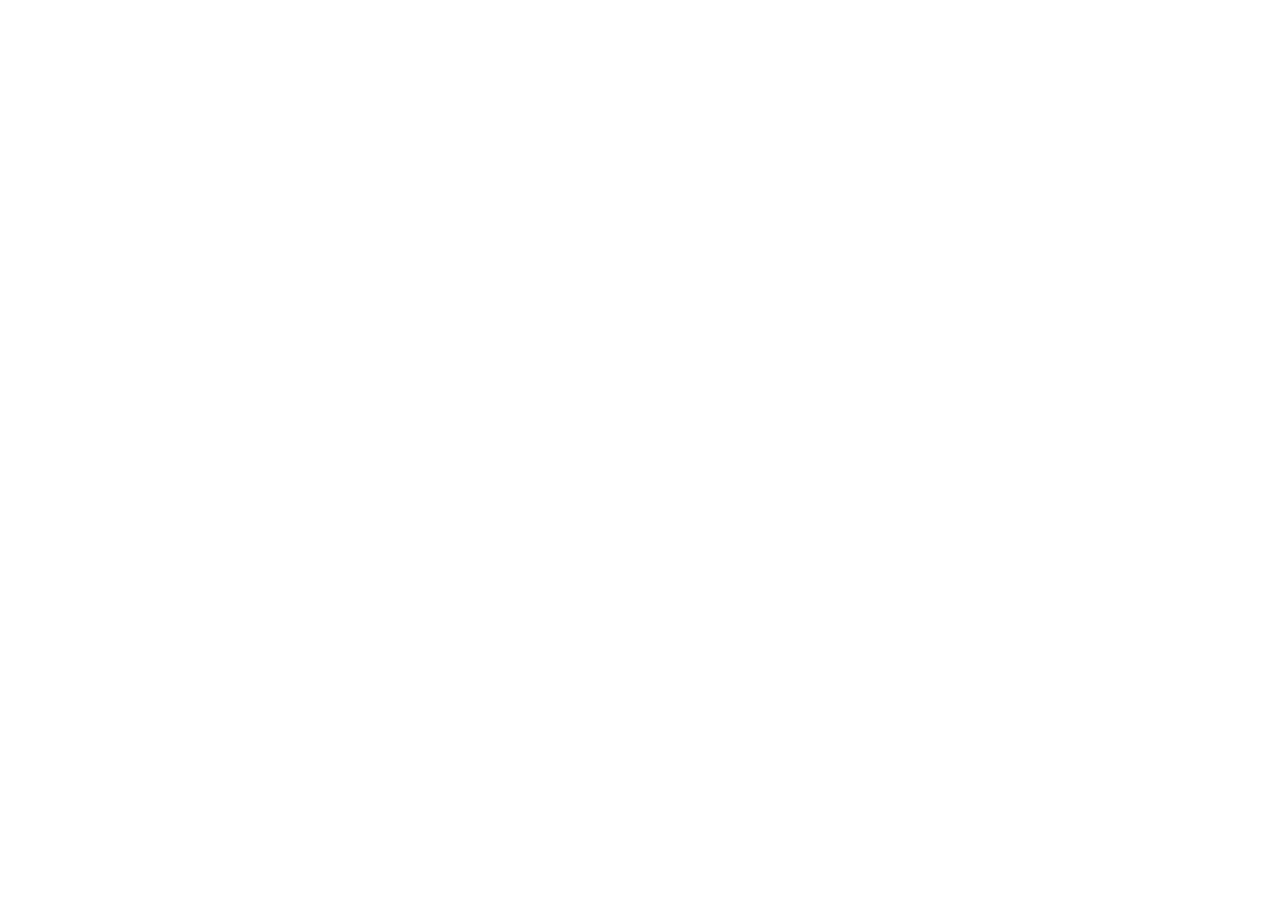
==== commit cfc21c03: "Update index.html" ====
--- a/index.html
+++ b/index.html
@@ -1,72 +1,16 @@
-<!DOCTYPE html><html lang="en" prefix="og:http://ogp.me/ns#" itemscope itemtype="http://schema.org/Person" data-critters-container><head>
-  <meta charset="utf-8">
-  <title>John Makridis - Software Engineer, Greece</title>
-  <base href="/">
+<!DOCTYPE html>
+<html lang="en" prefix="og:http://ogp.me/ns#" itemscope itemtype="http://schema.org/Person" data-critters-container>
+<head>
+  
+</head>
 
-  <meta name="viewport" content="width=device-width, initial-scale=1, maximum-scale=1, user-scalable=no">
-  <link rel="icon" type="image/x-icon" href="favicon.ico">
-  <link rel="manifest" href="manifest.json">
-  <meta name="description" content="John Makridis is a Software Engineer from Greece, specialized in the design and development of web-based information systems and mobile applications.">
-
-  <!-- Mobile Meta Tags -->
-  <meta name="mobile-web-app-capable" content="yes">
-  <meta name="MobileOptimized" content="320">
-  <meta name="HandheldFriendly" content="True">
-  <meta name="theme-color" content="#263056">
-  <link rel="shortcut icon" href="favicon.ico">
-  <link rel="apple-touch-icon" href="favicon.ico">
-
-  <!-- OpenGraph Meta Tags -->
-  <meta property="og:locale" content="en_US">
-  <meta property="og:type" content="website">
-  <meta property="og:title" content="John Makridis – Software Engineer, Greece">
-  <meta property="og:description" content="John Makridis is a Software Engineer from Greece, specialized in the design and development of web-based information systems and mobile applications.">
-  <meta property="og:url" content="https://johnmakridis.github.io/">
-  <meta property="og:site_name" content="John Makridis">
-  <meta property="og:image" content="https://johnmakridis.github.io/assets/img/john-makridis.jpg">
-
-  <!-- Twitter Card Meta Tags -->
-  <meta name="twitter:card" content="summary_large_image">
-  <meta name="twitter:description" content="John Makridis is a Software Engineer from Greece, specialized in the design and development of web-based information systems and mobile applications.">
-  <meta name="twitter:title" content="John Makridis – Software Engineer, Greece">
-  <meta name="twitter:site" content="@john_makridis">
-  <meta name="twitter:creator" content="@john_makridis">
-
-  <!-- Other Metas -->
-  <link rel="canonical" href="https://johnmakridis.github.io/">
-  <link rel="publisher" href="https://plus.google.com/110994472914538748621">
-  <meta name="application-name" content="John Makridis">
-  <meta name="Author" content="John Makridis">
-  <meta http-equiv="Content-Type" content="text/html; charset=UTF-8">
-  <meta http-equiv="X-UA-Compatible" content="IE=edge">
-  <meta name="Robots" content="index,follow,noodp,noydir">
-  <link rel="author" href="humans.txt">
-
-  <!-- Google Tag Manager -->
-  <script>(function (w, d, s, l, i) {
-      w[l] = w[l] || []; w[l].push({
-        'gtm.start':
-          new Date().getTime(), event: 'gtm.js'
-      }); var f = d.getElementsByTagName(s)[0],
-        j = d.createElement(s), dl = l != 'dataLayer' ? '&l=' + l : ''; j.async = true; j.src =
-          'https://www.googletagmanager.com/gtm.js?id=' + i + dl; f.parentNode.insertBefore(j, f);
-    })(window, document, 'script', 'dataLayer', 'GTM-MZ42CB6');</script>
-  <!-- End Google Tag Manager -->
-
-  <meta name="google-site-verification" content="-NN5zfVChB0XoyIt1YRlXfd71ayCVXTXPBdJCn3e52I">
-
-<style>@charset "UTF-8";:root{--blue: #007bff;--indigo: #6610f2;--purple: #6f42c1;--pink: #e83e8c;--red: #dc3545;--orange: #fd7e14;--yellow: #ffc107;--green: #28a745;--teal: #20c997;--cyan: #17a2b8;--white: #fff;--gray: #6c757d;--gray-dark: #343a40;--primary: #007bff;--secondary: #6c757d;--success: #28a745;--info: #17a2b8;--warning: #ffc107;--danger: #dc3545;--light: #f8f9fa;--dark: #343a40;--breakpoint-xs: 0;--breakpoint-sm: 576px;--breakpoint-md: 768px;--breakpoint-lg: 992px;--breakpoint-xl: 1200px;--font-family-sans-serif: -apple-system, BlinkMacSystemFont, "Segoe UI", Roboto, "Helvetica Neue", Arial, "Noto Sans", "Liberation Sans", sans-serif, "Apple Color Emoji", "Segoe UI Emoji", "Segoe UI Symbol", "Noto Color Emoji";--font-family-monospace: SFMono-Regular, Menlo, Monaco, Consolas, "Liberation Mono", "Courier New", monospace}*,*:before,*:after{box-sizing:border-box}html{font-family:sans-serif;line-height:1.15;-webkit-text-size-adjust:100%;-webkit-tap-highlight-color:rgba(0,0,0,0)}footer,nav,section{display:block}body{margin:0;font-family:-apple-system,BlinkMacSystemFont,Segoe UI,Roboto,Helvetica Neue,Arial,Noto Sans,Liberation Sans,sans-serif,"Apple Color Emoji","Segoe UI Emoji",Segoe UI Symbol,"Noto Color Emoji";font-size:1rem;font-weight:400;line-height:1.5;color:#212529;text-align:left;background-color:#fff}h1{margin-top:0;margin-bottom:.5rem}p{margin-top:0;margin-bottom:1rem}ul{margin-top:0;margin-bottom:1rem}a{color:#007bff;text-decoration:none;background-color:transparent}a:hover{color:#0056b3;text-decoration:underline}img{vertical-align:middle;border-style:none}button{border-radius:0}button:focus:not(:focus-visible){outline:0}button{margin:0;font-family:inherit;font-size:inherit;line-height:inherit}button{overflow:visible}button{text-transform:none}button,[type=button]{-webkit-appearance:button}button:not(:disabled),[type=button]:not(:disabled){cursor:pointer}button::-moz-focus-inner,[type=button]::-moz-focus-inner{padding:0;border-style:none}h1{margin-bottom:.5rem;font-weight:500;line-height:1.2}h1{font-size:2.5rem}.lead{font-size:1.25rem;font-weight:300}.img-fluid{max-width:100%;height:auto}.container-fluid{width:100%;padding-right:15px;padding-left:15px;margin-right:auto;margin-left:auto}.collapse:not(.show){display:none}.nav-link{display:block;padding:.5rem 1rem}.nav-link:hover,.nav-link:focus{text-decoration:none}.navbar{position:relative;display:flex;flex-wrap:wrap;align-items:center;justify-content:space-between;padding:.5rem 1rem}.navbar-brand{display:inline-block;padding-top:.3125rem;padding-bottom:.3125rem;margin-right:1rem;font-size:1.25rem;line-height:inherit;white-space:nowrap}.navbar-brand:hover,.navbar-brand:focus{text-decoration:none}.navbar-nav{display:flex;flex-direction:column;padding-left:0;margin-bottom:0;list-style:none}.navbar-nav .nav-link{padding-right:0;padding-left:0}.navbar-collapse{flex-basis:100%;flex-grow:1;align-items:center}.navbar-toggler{padding:.25rem .75rem;font-size:1.25rem;line-height:1;background-color:transparent;border:1px solid transparent;border-radius:.25rem}.navbar-toggler:hover,.navbar-toggler:focus{text-decoration:none}.navbar-toggler-icon{display:inline-block;width:1.5em;height:1.5em;vertical-align:middle;content:"";background:50%/100% 100% no-repeat}@media (min-width: 992px){.navbar-expand-lg{flex-flow:row nowrap;justify-content:flex-start}.navbar-expand-lg .navbar-nav{flex-direction:row}.navbar-expand-lg .navbar-nav .nav-link{padding-right:.5rem;padding-left:.5rem}.navbar-expand-lg .navbar-collapse{display:flex!important;flex-basis:auto}.navbar-expand-lg .navbar-toggler{display:none}}.navbar-dark .navbar-brand{color:#fff}.navbar-dark .navbar-brand:hover,.navbar-dark .navbar-brand:focus{color:#fff}.navbar-dark .navbar-nav .nav-link{color:#ffffff80}.navbar-dark .navbar-nav .nav-link:hover,.navbar-dark .navbar-nav .nav-link:focus{color:#ffffffbf}.navbar-dark .navbar-nav .nav-link.active{color:#fff}.navbar-dark .navbar-toggler{color:#ffffff80;border-color:#ffffff1a}.navbar-dark .navbar-toggler-icon{background-image:url("data:image/svg+xml,%3csvg xmlns='http://www.w3.org/2000/svg' width='30' height='30' viewBox='0 0 30 30'%3e%3cpath stroke='rgba%28255, 255, 255, 0.5%29' stroke-linecap='round' stroke-miterlimit='10' stroke-width='2' d='M4 7h22M4 15h22M4 23h22'/%3e%3c/svg%3e")}.bg-primary{background-color:#007bff!important}.rounded-circle{border-radius:50%!important}.d-none{display:none!important}.d-block{display:block!important}.d-flex{display:flex!important}@media (min-width: 576px){.d-sm-none{display:none!important}}@media (min-width: 992px){.d-lg-none{display:none!important}.d-lg-block{display:block!important}}.align-items-center{align-items:center!important}.fixed-top{position:fixed;top:0;right:0;left:0;z-index:1030}.w-100{width:100%!important}.mb-0{margin-bottom:0!important}.mb-2{margin-bottom:.5rem!important}.mt-4{margin-top:1.5rem!important}.my-5{margin-top:3rem!important}.mb-5,.my-5{margin-bottom:3rem!important}.p-0{padding:0!important}.p-3{padding:1rem!important}.mx-auto{margin-right:auto!important}.mx-auto{margin-left:auto!important}@media (min-width: 992px){.p-lg-5{padding:3rem!important}}.font-italic{font-style:italic!important}.text-primary{color:#007bff!important}.text-muted{color:#6c757d!important}@media print{*,*:before,*:after{text-shadow:none!important;box-shadow:none!important}a:not(.btn){text-decoration:underline}img{page-break-inside:avoid}p{orphans:3;widows:3}@page{size:a3}body{min-width:992px!important}.navbar{display:none}}.fas,.fab{-moz-osx-font-smoothing:grayscale;-webkit-font-smoothing:antialiased;display:var(--fa-display, inline-block);font-style:normal;font-variant:normal;line-height:1;text-rendering:auto}.fas{font-family:"Font Awesome 6 Free"}.fab{font-family:"Font Awesome 6 Brands"}@-webkit-keyframes fa-beat{0%,90%{-webkit-transform:scale(1);transform:scale(1)}45%{-webkit-transform:scale(var(--fa-beat-scale, 1.25));transform:scale(var(--fa-beat-scale, 1.25))}}@-webkit-keyframes fa-bounce{0%{-webkit-transform:scale(1,1) translateY(0);transform:scale(1) translateY(0)}10%{-webkit-transform:scale(var(--fa-bounce-start-scale-x, 1.1),var(--fa-bounce-start-scale-y, .9)) translateY(0);transform:scale(var(--fa-bounce-start-scale-x, 1.1),var(--fa-bounce-start-scale-y, .9)) translateY(0)}30%{-webkit-transform:scale(var(--fa-bounce-jump-scale-x, .9),var(--fa-bounce-jump-scale-y, 1.1)) translateY(var(--fa-bounce-height, -.5em));transform:scale(var(--fa-bounce-jump-scale-x, .9),var(--fa-bounce-jump-scale-y, 1.1)) translateY(var(--fa-bounce-height, -.5em))}50%{-webkit-transform:scale(var(--fa-bounce-land-scale-x, 1.05),var(--fa-bounce-land-scale-y, .95)) translateY(0);transform:scale(var(--fa-bounce-land-scale-x, 1.05),var(--fa-bounce-land-scale-y, .95)) translateY(0)}57%{-webkit-transform:scale(1,1) translateY(var(--fa-bounce-rebound, -.125em));transform:scale(1) translateY(var(--fa-bounce-rebound, -.125em))}64%{-webkit-transform:scale(1,1) translateY(0);transform:scale(1) translateY(0)}to{-webkit-transform:scale(1,1) translateY(0);transform:scale(1) translateY(0)}}@-webkit-keyframes fa-fade{50%{opacity:var(--fa-fade-opacity, .4)}}@-webkit-keyframes fa-beat-fade{0%,to{opacity:var(--fa-beat-fade-opacity, .4);-webkit-transform:scale(1);transform:scale(1)}50%{opacity:1;-webkit-transform:scale(var(--fa-beat-fade-scale, 1.125));transform:scale(var(--fa-beat-fade-scale, 1.125))}}@-webkit-keyframes fa-flip{50%{-webkit-transform:rotate3d(var(--fa-flip-x, 0),var(--fa-flip-y, 1),var(--fa-flip-z, 0),var(--fa-flip-angle, -180deg));transform:rotate3d(var(--fa-flip-x, 0),var(--fa-flip-y, 1),var(--fa-flip-z, 0),var(--fa-flip-angle, -180deg))}}@-webkit-keyframes fa-shake{0%{-webkit-transform:rotate(-15deg);transform:rotate(-15deg)}4%{-webkit-transform:rotate(15deg);transform:rotate(15deg)}8%,24%{-webkit-transform:rotate(-18deg);transform:rotate(-18deg)}12%,28%{-webkit-transform:rotate(18deg);transform:rotate(18deg)}16%{-webkit-transform:rotate(-22deg);transform:rotate(-22deg)}20%{-webkit-transform:rotate(22deg);transform:rotate(22deg)}32%{-webkit-transform:rotate(-12deg);transform:rotate(-12deg)}36%{-webkit-transform:rotate(12deg);transform:rotate(12deg)}40%,to{-webkit-transform:rotate(0deg);transform:rotate(0)}}@-webkit-keyframes fa-spin{0%{-webkit-transform:rotate(0deg);transform:rotate(0)}to{-webkit-transform:rotate(360deg);transform:rotate(360deg)}}.fa-chevron-up:before{content:"\f077"}:root{--fa-style-family-brands: "Font Awesome 6 Brands";--fa-font-brands: normal 400 1em/1 "Font Awesome 6 Brands"}@font-face{font-family:"Font Awesome 6 Brands";font-style:normal;font-weight:400;font-display:block;src:url("./media/fa-brands-400-4RSXLDQT.woff2") format("woff2"),url("./media/fa-brands-400-RP3MZ4AX.ttf") format("truetype")}.fab{font-weight:400}.fa-linkedin-in:before{content:"\f0e1"}.fa-researchgate:before{content:"\f4f8"}.fa-x-twitter:before{content:"\e61b"}.fa-github:before{content:"\f09b"}:root{--fa-style-family-classic: "Font Awesome 6 Free";--fa-font-regular: normal 400 1em/1 "Font Awesome 6 Free"}@font-face{font-family:"Font Awesome 6 Free";font-style:normal;font-weight:400;font-display:block;src:url("./media/fa-regular-400-6ODLNN6G.woff2") format("woff2"),url("./media/fa-regular-400-VE33OVPX.ttf") format("truetype")}:root{--fa-style-family-classic: "Font Awesome 6 Free";--fa-font-solid: normal 900 1em/1 "Font Awesome 6 Free"}@font-face{font-family:"Font Awesome 6 Free";font-style:normal;font-weight:900;font-display:block;src:url("./media/fa-solid-900-ZZETRIYD.woff2") format("woff2"),url("./media/fa-solid-900-BALFL4QR.ttf") format("truetype")}.fas{font-weight:900}body{font-family:Muli,-apple-system,BlinkMacSystemFont,Segoe UI,Roboto,Helvetica Neue,Arial,sans-serif,"Apple Color Emoji","Segoe UI Emoji",Segoe UI Symbol,"Noto Color Emoji";padding-top:54px;color:#868e96}@media (min-width: 992px){body{padding-top:0;padding-left:17rem}}h1{font-family:Saira Extra Condensed,-apple-system,BlinkMacSystemFont,Segoe UI,Roboto,Helvetica Neue,Arial,sans-serif,"Apple Color Emoji","Segoe UI Emoji",Segoe UI Symbol,"Noto Color Emoji";font-weight:700;color:#343a40}h1{font-size:6rem;line-height:5.5rem}p.lead{font-size:1.15rem;font-weight:400}.subheading{font-weight:500;font-family:Saira Extra Condensed,-apple-system,BlinkMacSystemFont,Segoe UI,Roboto,Helvetica Neue,Arial,sans-serif,"Apple Color Emoji","Segoe UI Emoji",Segoe UI Symbol,"Noto Color Emoji";font-size:1.5rem}.social-icons a{display:inline-block;height:3.5rem;width:3.5rem;background-color:#495057;color:#fff!important;border-radius:100%;text-align:center;font-size:1.5rem;line-height:3.5rem;margin-right:1rem}.social-icons a:last-child{margin-right:0}.social-icons a:hover{background-color:#273159}#sideNav .navbar-nav .nav-item .nav-link{font-weight:400;letter-spacing:.05rem}#sideNav .navbar-toggler:focus{outline-color:#3e4e8e}@media (min-width: 992px){#sideNav{text-align:center;position:fixed;top:0;left:0;display:flex;flex-direction:column;width:17rem;height:100vh}#sideNav .navbar-brand{display:flex;margin:auto auto 0;padding:.5rem}#sideNav .navbar-brand .img-profile{max-width:10rem;max-height:10rem;border:.5rem solid rgba(255,255,255,.2)}#sideNav .navbar-collapse{display:flex;align-items:flex-start;flex-grow:0;width:100%;margin-bottom:auto}#sideNav .navbar-collapse .navbar-nav{flex-direction:column;width:100%}#sideNav .navbar-collapse .navbar-nav .nav-item,#sideNav .navbar-collapse .navbar-nav .nav-item .nav-link{display:block}}section.resume-section{padding-top:2rem!important;padding-bottom:2rem!important;max-width:75rem}@media (min-width: 768px){section.resume-section{min-height:100vh}}@media (min-width: 992px){section.resume-section{padding-top:3rem!important;padding-bottom:3rem!important}}.bg-primary{background-color:#273159!important}.text-primary{color:#273159!important}a{color:#273159}a:hover,a:focus,a:active{color:#101424}.font-size-14{font-size:14px!important}h1.heading-fullname{font-size:4rem}.page-content{min-height:100vh}button.navbar-toggler{font-size:18px;padding:.25rem;border:none}.footer{padding:2.5rem 0;color:#999;text-align:center;background-color:#f9f9f9;border-top:.05rem solid #e5e5e5}.footer .back-to-top{font-size:1.75rem}@media only screen and (max-width: 1024px){h1.heading-fullname{font-size:3rem}section.resume-section.about-section{padding-top:1rem!important}a{overflow:hidden;text-overflow:ellipsis}}@media (max-width: 991.98px){.about-image-mobile{text-align:left}}@media (max-width: 767.98px){.about-image-mobile{text-align:center}}
-</style><link rel="stylesheet" href="styles-6OJ52E76.css" media="print" onload="this.media='all'"><noscript><link rel="stylesheet" href="styles-6OJ52E76.css"></noscript><link rel="modulepreload" href="chunk-ERKQ57OH.js"></head>
-
-<body><!--nghm-->
+<body>
   <noscript>Please enable JavaScript to continue using this application.</noscript>
 
-  <app-root _nghost-ng-c1219076213 ng-version="17.3.2" ngh="3" ng-server-context="ssg"><app-sidebar _ngcontent-ng-c1219076213 _nghost-ng-c2252939538 ngh="0"><nav _ngcontent-ng-c2252939538 id="sideNav" class="navbar navbar-expand-lg navbar-dark bg-primary fixed-top"><a _ngcontent-ng-c2252939538 href="/" class="navbar-brand js-scroll-trigger"><span _ngcontent-ng-c2252939538 itemprop="name" class="d-block d-lg-none"><!--ngetn--></span><span _ngcontent-ng-c2252939538 class="d-none d-lg-block"><img _ngcontent-ng-c2252939538 itemprop="image" src="assets/img/john-makridis.jpg" alt="John Makridis" class="img-fluid img-profile rounded-circle mx-auto mb-2"></span></a><button _ngcontent-ng-c2252939538 type="button" data-toggle="collapse" data-target="#navbarSupportedContent" aria-controls="navbarSupportedContent" aria-expanded="false" aria-label="Toggle navigation" class="navbar-toggler"><span _ngcontent-ng-c2252939538 class="navbar-toggler-icon"></span></button><div _ngcontent-ng-c2252939538 id="navbarSupportedContent" class="collapse navbar-collapse"><ul _ngcontent-ng-c2252939538 class="navbar-nav"><li _ngcontent-ng-c2252939538 class="nav-item"><a _ngcontent-ng-c2252939538 routerlinkactive="active" class="nav-link nav-link-about js-scroll-trigger active" href="/">Home</a></li><li _ngcontent-ng-c2252939538 class="nav-item"><a _ngcontent-ng-c2252939538 routerlinkactive="active" class="nav-link nav-link-education js-scroll-trigger" href="/education">Education</a></li><li _ngcontent-ng-c2252939538 class="nav-item"><a _ngcontent-ng-c2252939538 routerlinkactive="active" class="nav-link nav-link-experience js-scroll-trigger" href="/experience">Experience</a></li><li _ngcontent-ng-c2252939538 class="nav-item"><a _ngcontent-ng-c2252939538 routerlinkactive="active" class="nav-link nav-link-skills js-scroll-trigger" href="/skills">Skills</a></li><li _ngcontent-ng-c2252939538 class="nav-item"><a _ngcontent-ng-c2252939538 routerlinkactive="active" class="nav-link nav-link-projects js-scroll-trigger" href="/projects">Projects</a></li><li _ngcontent-ng-c2252939538 class="nav-item"><a _ngcontent-ng-c2252939538 routerlinkactive="active" class="nav-link nav-link-publications js-scroll-trigger" href="/publications">Publications</a></li><li _ngcontent-ng-c2252939538 class="nav-item"><a _ngcontent-ng-c2252939538 routerlinkactive="active" class="nav-link nav-link-awards js-scroll-trigger" href="/awards">Awards</a></li><li _ngcontent-ng-c2252939538 class="nav-item"><a _ngcontent-ng-c2252939538 routerlinkactive="active" class="nav-link nav-link-code js-scroll-trigger" href="/code">Code</a></li><li _ngcontent-ng-c2252939538 class="nav-item"><a _ngcontent-ng-c2252939538 routerlinkactive="active" class="nav-link nav-link-contact js-scroll-trigger" href="/contact">Contact</a></li></ul></div></nav><!----></app-sidebar><router-outlet _ngcontent-ng-c1219076213></router-outlet><app-home-page _nghost-ng-c3142100711 ngh="1"><div _ngcontent-ng-c3142100711 class="container-fluid p-0 page-content"><section _ngcontent-ng-c3142100711 id="about" class="resume-section p-3 p-lg-5 d-flex align-items-center about-section"><div _ngcontent-ng-c3142100711 class="w-100"><div _ngcontent-ng-c3142100711 class="my-5 about-image-mobile d-sm-none d-block"><a _ngcontent-ng-c3142100711 href="/"><img _ngcontent-ng-c3142100711 src="assets/img/john-makridis.jpg" width="150" height="150" alt="John Makridis" class="img-fluid rounded-circle"></a></div><h1 _ngcontent-ng-c3142100711 class="mb-0 heading-fullname">John <span _ngcontent-ng-c3142100711 class="text-primary">Makridis</span></h1><div _ngcontent-ng-c3142100711 class="subheading mb-5"><span _ngcontent-ng-c3142100711 itemprop="jobTitle"><!--ngetn--></span> · <span _ngcontent-ng-c3142100711 itemprop="address"><!--ngetn--></span></div><p _ngcontent-ng-c3142100711 class="lead mb-5"><!--ngetn--></p><div _ngcontent-ng-c3142100711 class="social-icons"><a _ngcontent-ng-c3142100711 target="_blank" rel="noreferrer" data-toggle="tooltip" data-placement="bottom" title="LinkedIn Profile" class="linkedin" href><i _ngcontent-ng-c3142100711 class="fab fa-linkedin-in"></i></a><a _ngcontent-ng-c3142100711 target="_blank" rel="noreferrer" data-toggle="tooltip" data-placement="bottom" title="X Profile" class="twitter" href><i _ngcontent-ng-c3142100711 class="fab fa-x-twitter"></i></a><a _ngcontent-ng-c3142100711 target="_blank" rel="noreferrer" data-toggle="tooltip" data-placement="bottom" title="GitHub Profile" class="github" href><i _ngcontent-ng-c3142100711 class="fab fa-github"></i></a><a _ngcontent-ng-c3142100711 target="_blank" rel="noreferrer" data-toggle="tooltip" data-placement="bottom" title="ResearchGate Profile" class="researchgate" href><i _ngcontent-ng-c3142100711 class="fab fa-researchgate"></i></a></div></div></section><!----></div></app-home-page><!----><app-footer _ngcontent-ng-c1219076213 _nghost-ng-c1301535515 ngh="2"><div _ngcontent-ng-c1301535515 class="container-fluid p-0"><footer _ngcontent-ng-c1301535515 class="footer"><!----><p _ngcontent-ng-c1301535515 class="mt-4 mb-2">Built with <a _ngcontent-ng-c1301535515 href="https://angular.io/">Angular</a>, <a _ngcontent-ng-c1301535515 href="https://getbootstrap.com/">Bootstrap</a>, and the <a _ngcontent-ng-c1301535515 href="https://startbootstrap.com/theme/resume">Resume theme</a> by <a _ngcontent-ng-c1301535515 target="_blank" rel="noreferrer" href>@johnmakridis</a>. </p><p _ngcontent-ng-c1301535515 class="font-size-14 font-italic"> Last updated on May 17, 2024 </p><p _ngcontent-ng-c1301535515 class="mb-0"><a _ngcontent-ng-c1301535515 href="javascript:void(0)" data-toggle="tooltip" data-placement="bottom" title="Back to top" class="back-to-top"><i _ngcontent-ng-c1301535515 class="fas fa-chevron-up text-muted"></i></a></p></footer></div><!----></app-footer></app-root>
+  <script type="text/javascript">
+    window.location.href = 'https://makridis.dev';  
+  </script>
+  
+</body>
 
-  <!-- Google Tag Manager (noscript) -->
-  <noscript><iframe src="https://www.googletagmanager.com/ns.html?id=GTM-MZ42CB6" height="0" width="0" style="display:none;visibility:hidden"></iframe></noscript>
-  <!-- End Google Tag Manager (noscript) -->
-
-<script src="polyfills-RT5I6R6G.js" type="module"></script><script src="scripts-XSIQLAYT.js" defer></script><script src="main-3Y4PUKJO.js" type="module"></script>
-
-<script id="ng-state" type="application/json">{"__nghData__":[{"t":{"0":"t0"},"c":{"0":[{"i":"t0","r":1}]}},{"t":{"1":"t7"},"c":{"1":[{"i":"t7","r":1}]}},{"t":{"0":"t3"},"c":{"0":[{"i":"t3","r":1,"t":{"2":"t4"},"c":{"2":[]}}]}},{"c":{"1":[{"i":"c3142100711","r":1}]}}]}</script></body></html>+</html>
